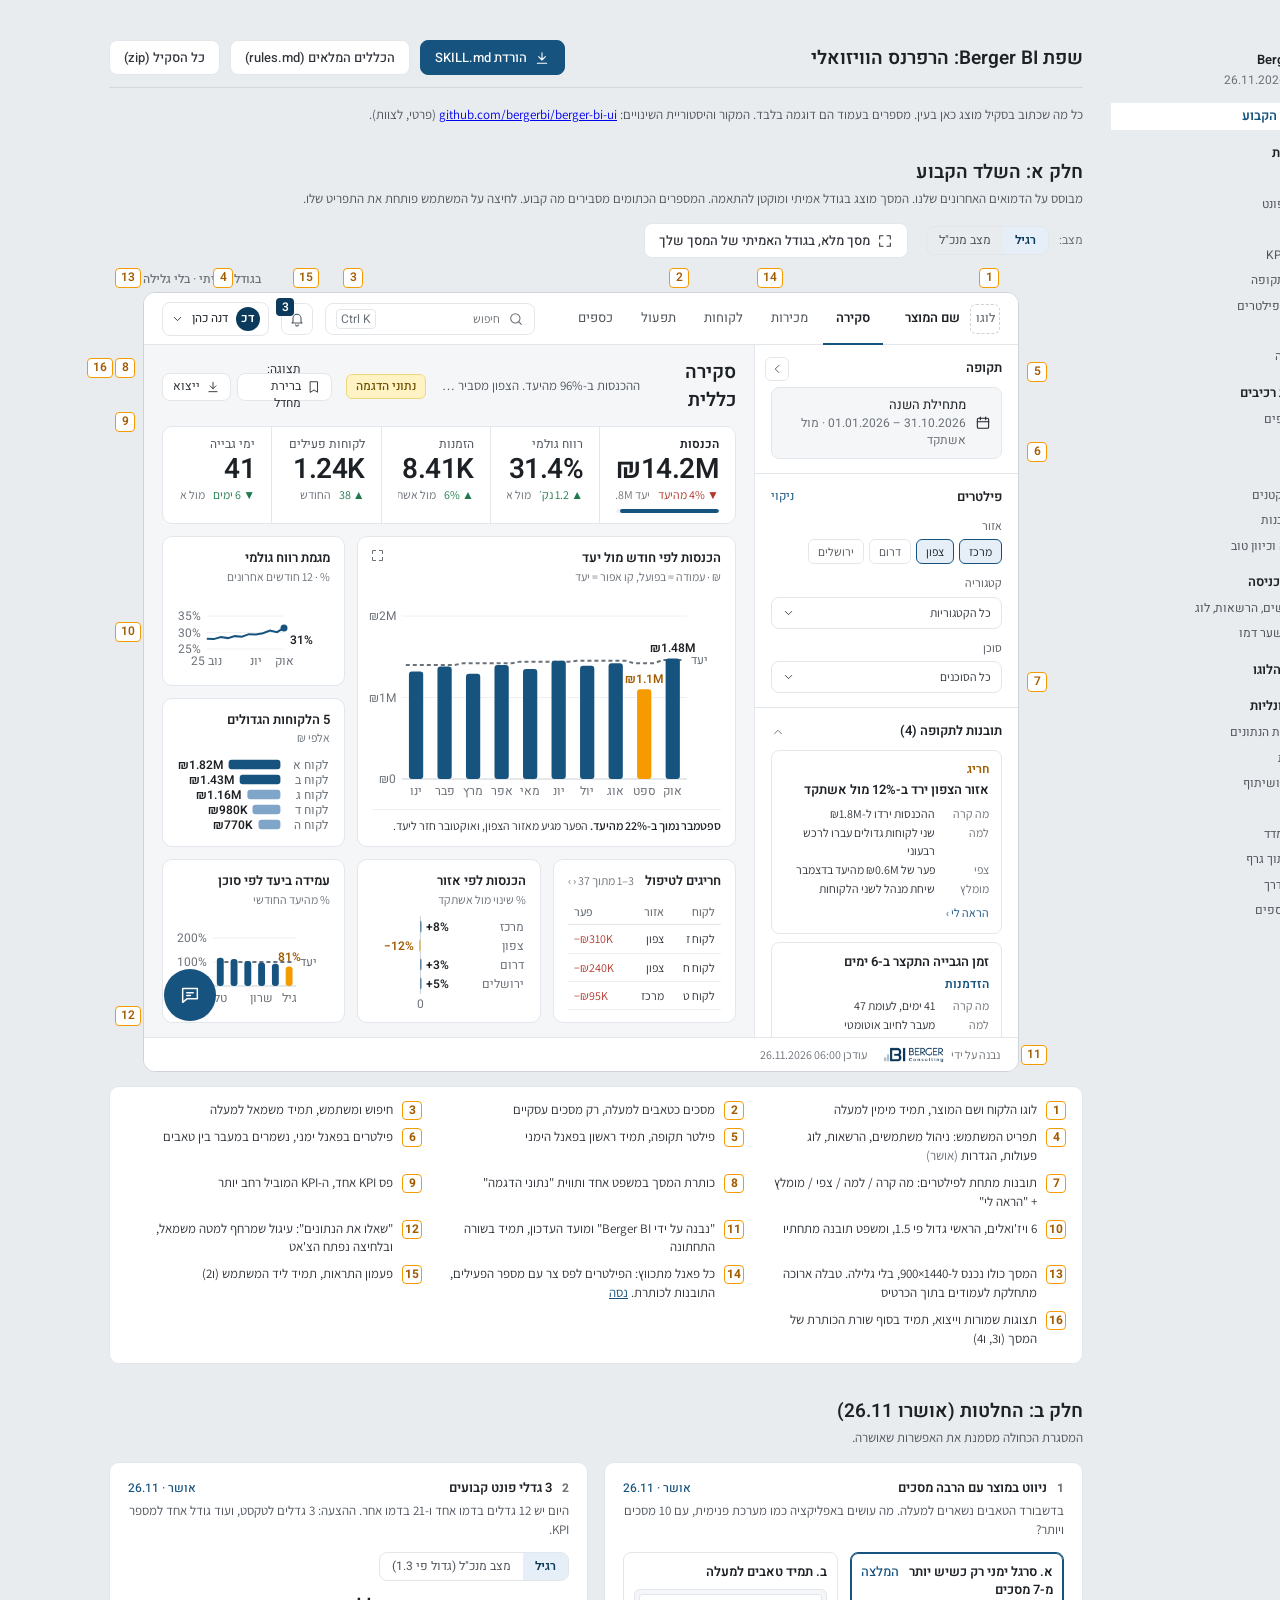
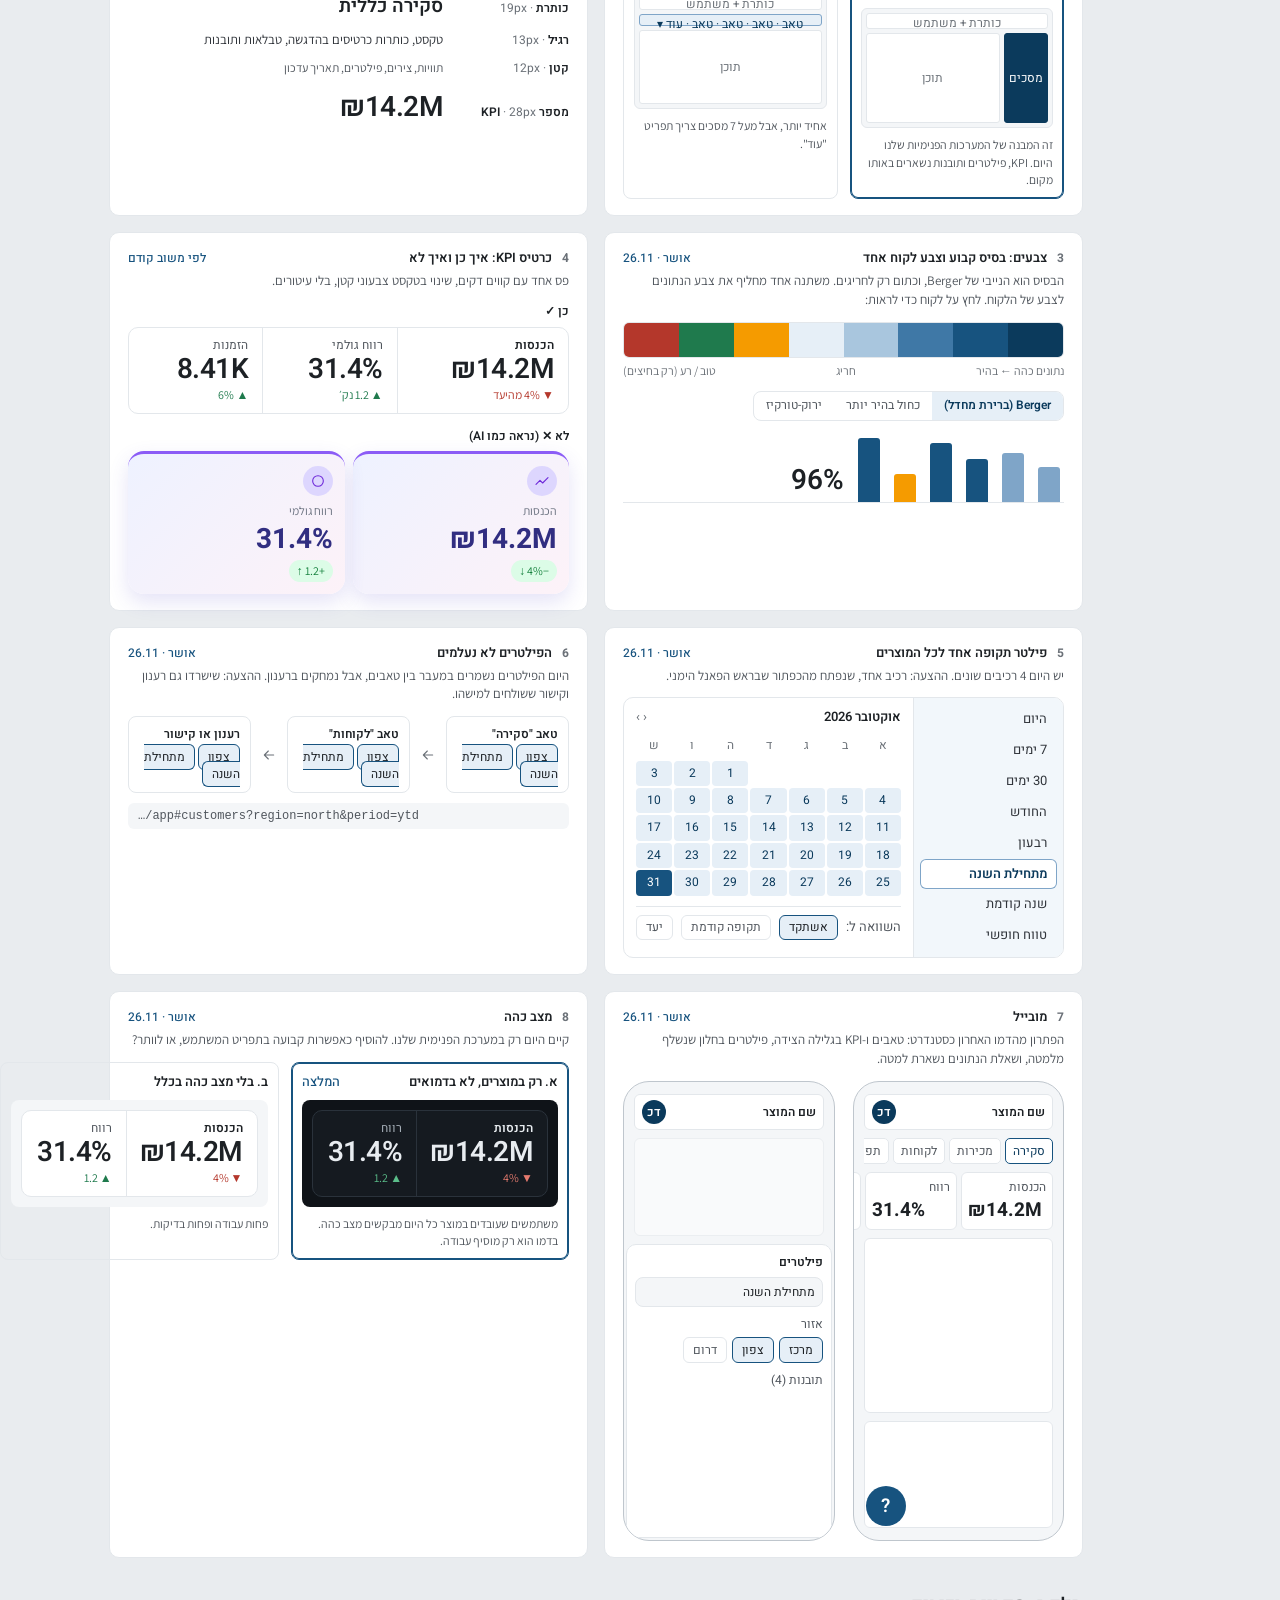
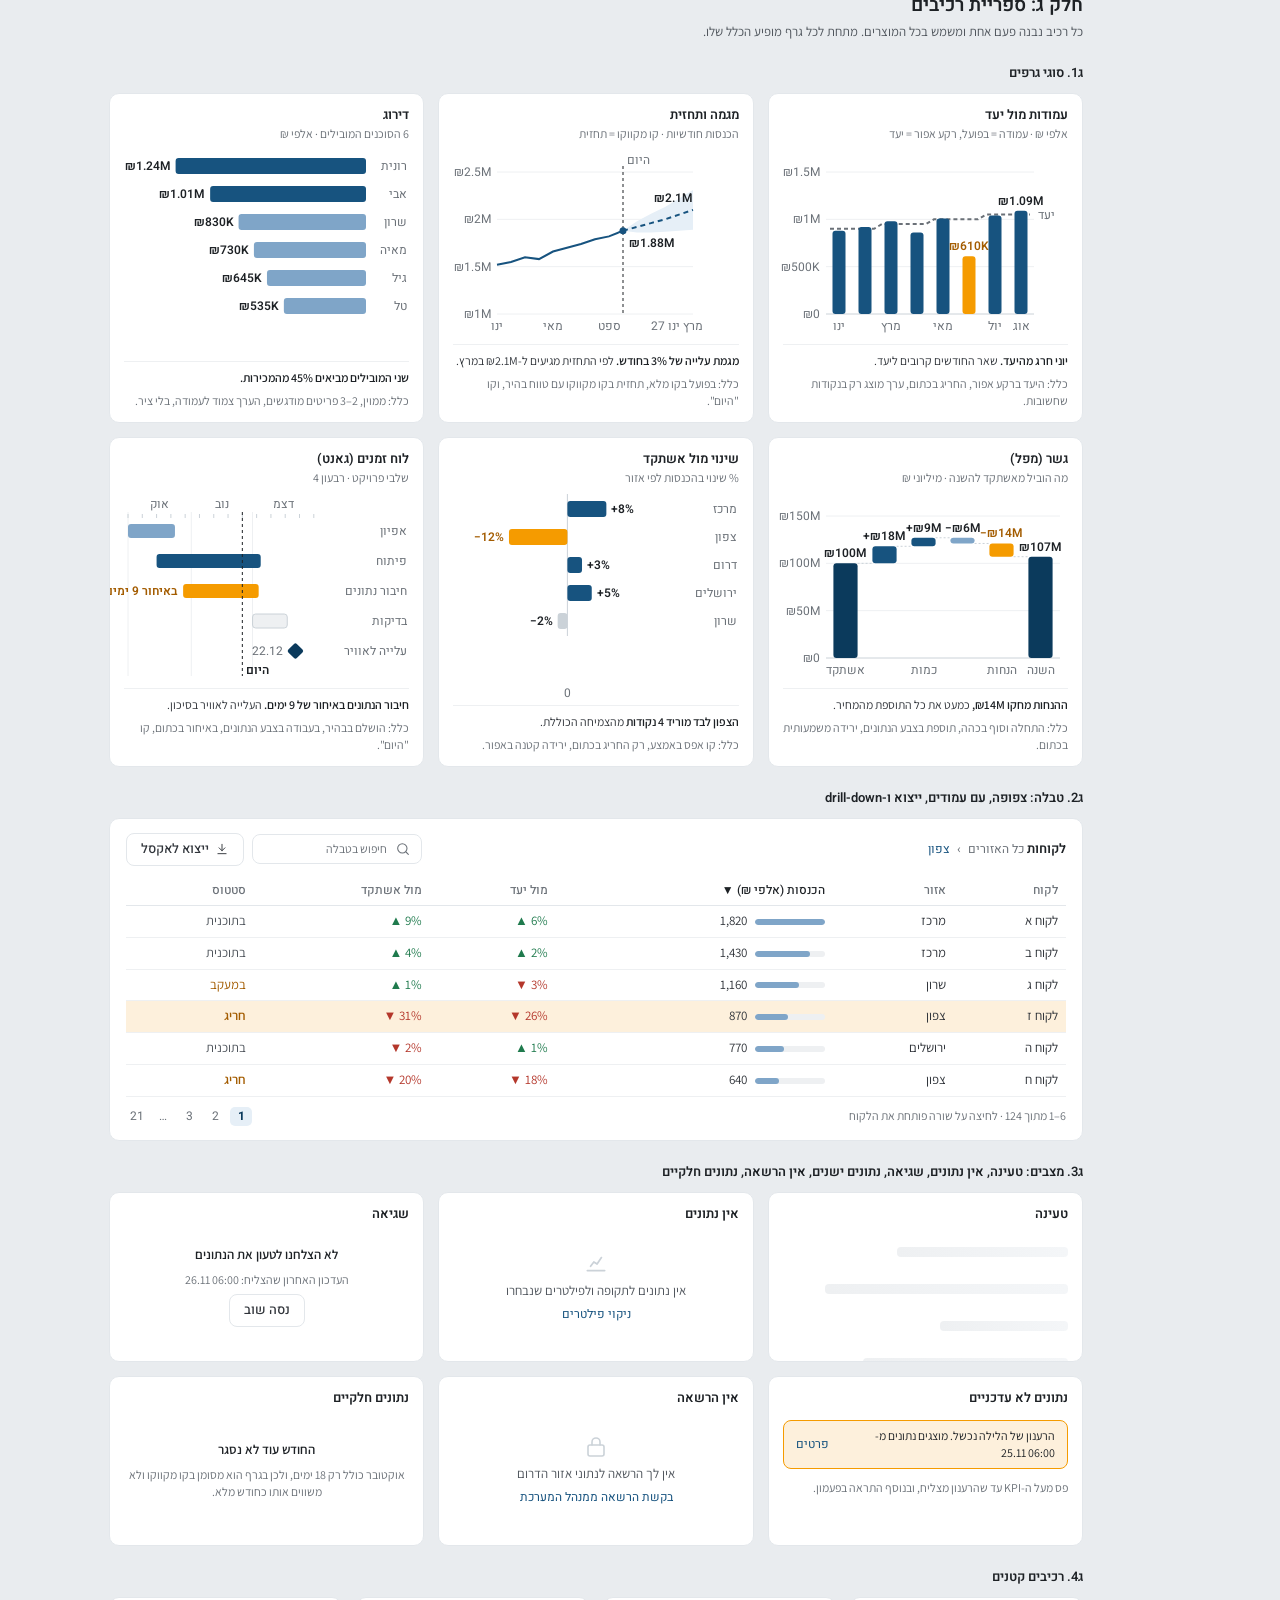
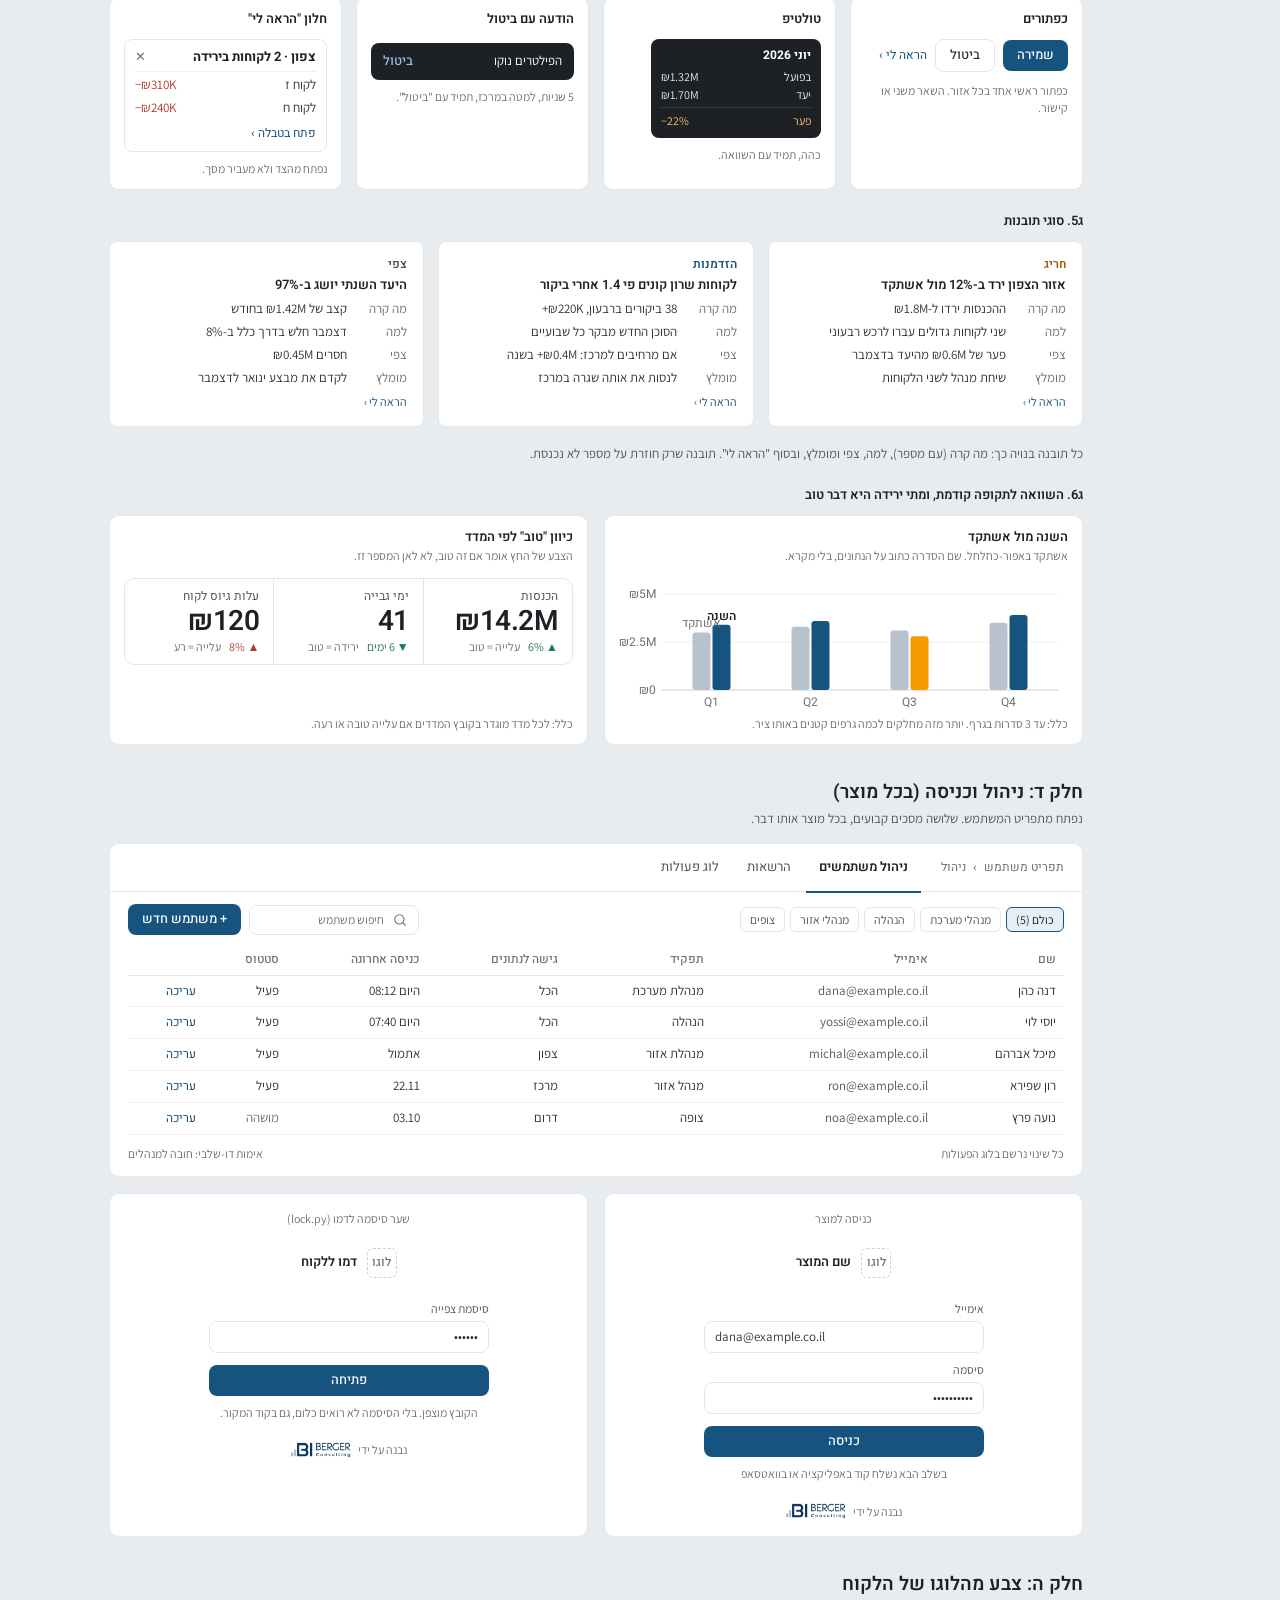
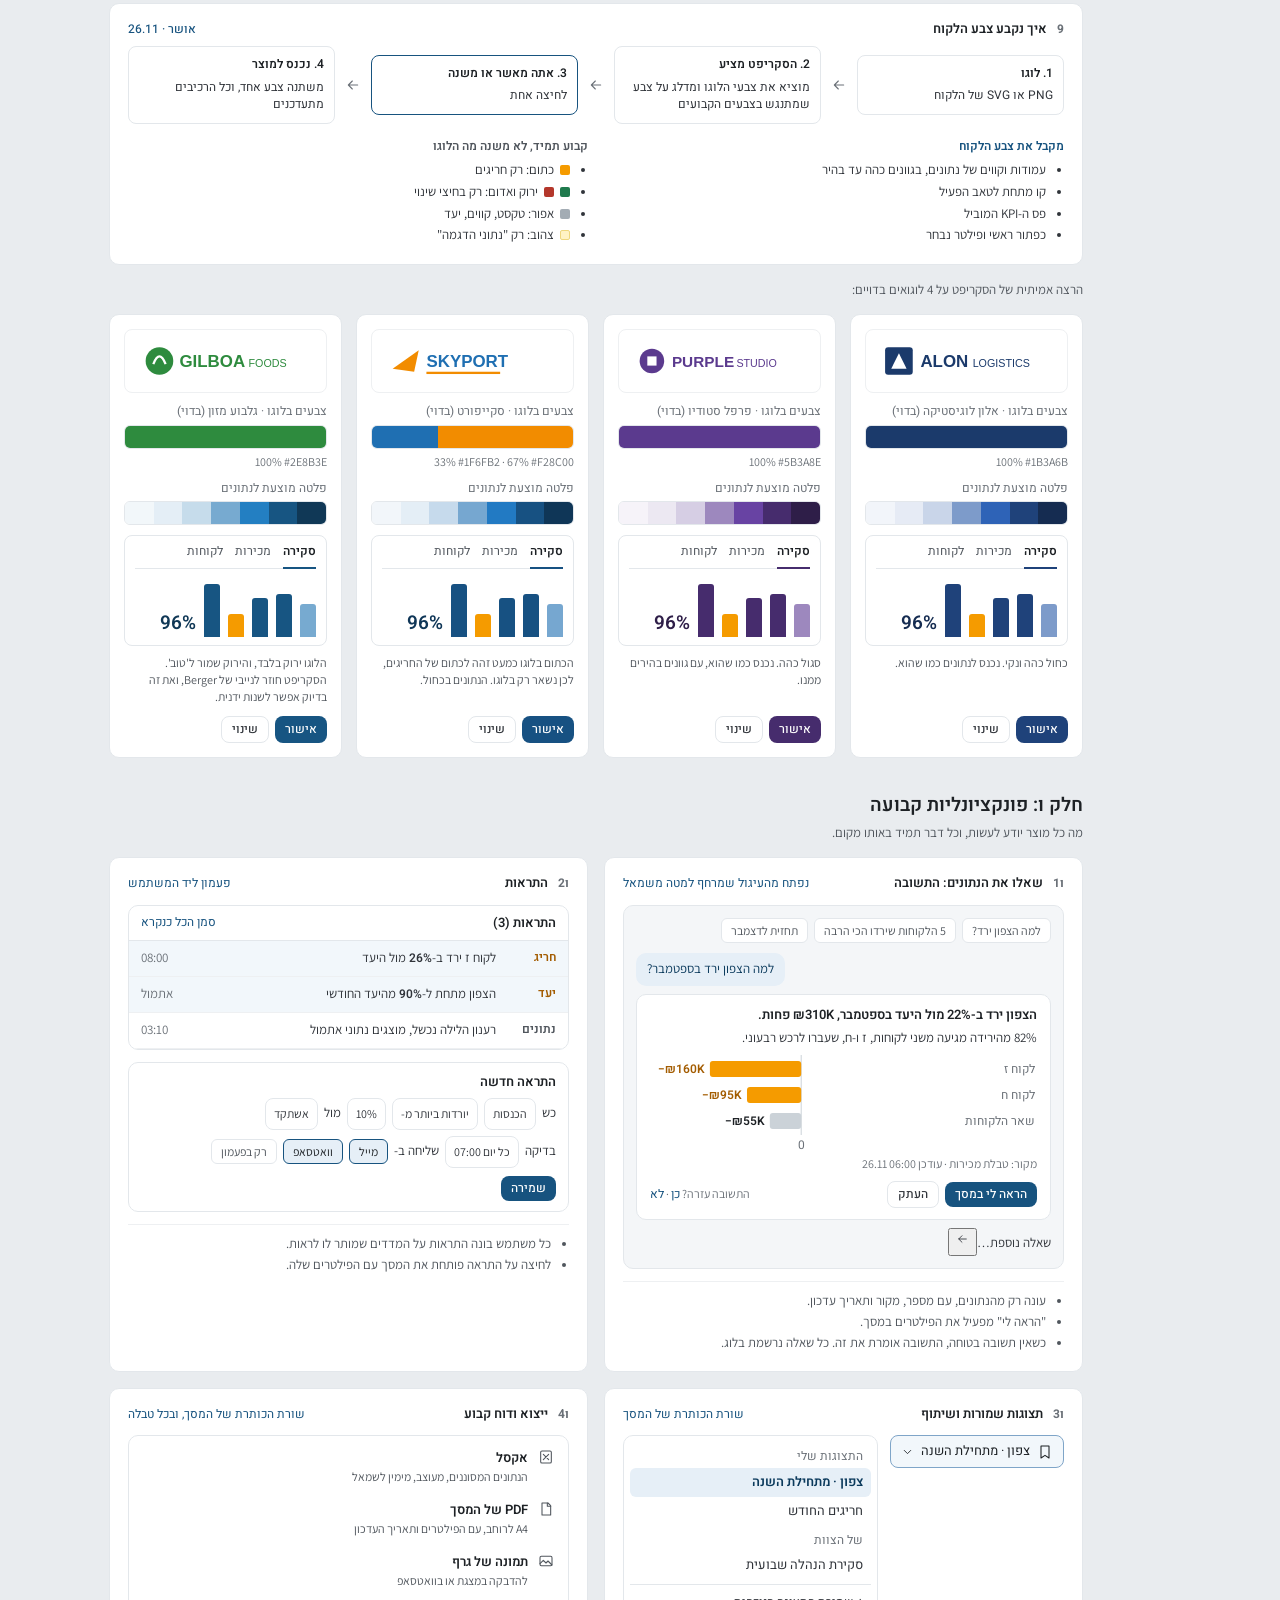
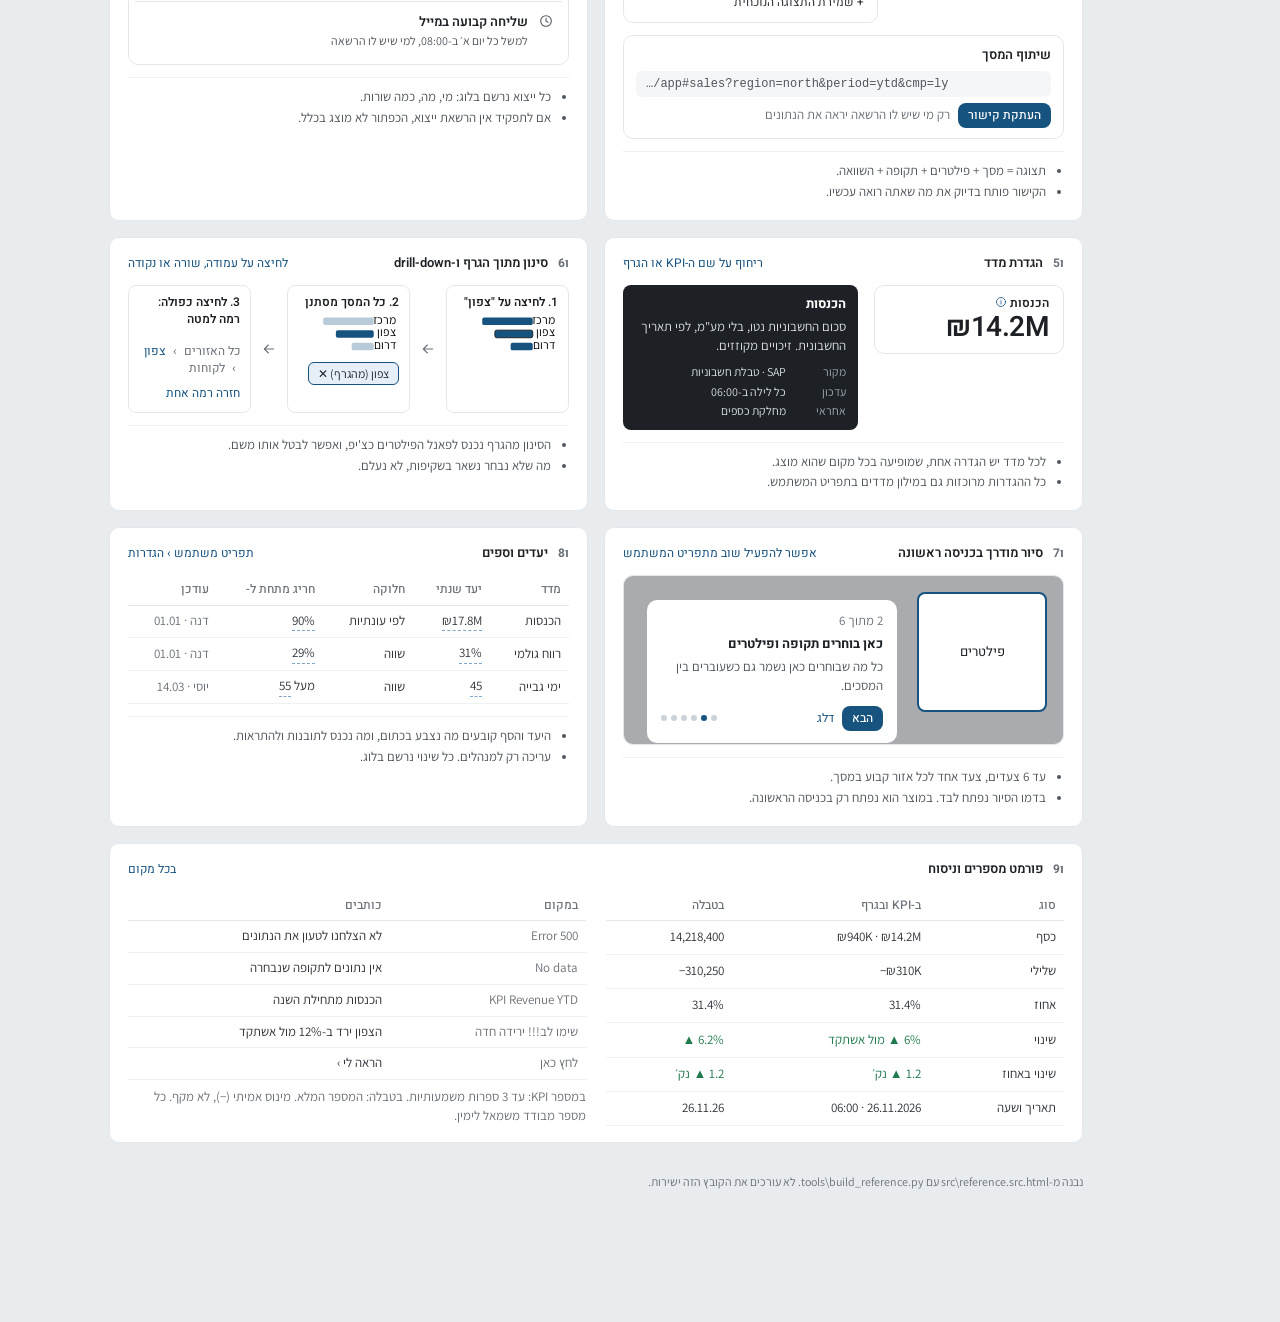
==== reference.html @ bbc7eed3 "Berger BI UI skill v1.1: rules, tokens, chart kit, visual reference Co-Authored-By: Claude Opus 5.5 " ====
<!doctype html>
<html lang="he" dir="rtl">
<head>
<meta charset="utf-8">
<meta name="viewport" content="width=device-width,initial-scale=1">
<title>שפת Berger BI</title>
<link rel="preconnect" href="https://fonts.googleapis.com">
<link href="https://fonts.googleapis.com/css2?family=Assistant:wght@400;500;600;700&family=Heebo:wght@400;500;600;700&display=swap" rel="stylesheet">
<style id="bbi-tokens">
/* ============================================================================
   Berger BI UI · tokens + base components · v1.1 (26.11.2026)
   Copy as is. Per client, change ONLY the CLIENT block (output of logo_palette.py).
   Fonts: Heebo (UI, numbers) + Assistant (body). Offline demos embed both as
   woff2 (base64 @font-face); otherwise load them from Google Fonts.
   ============================================================================ */

:root{
  /* ---- CLIENT: one ramp from the logo (9 = darkest) ---- */
  --ramp-9:#0B3A5C; --ramp-7:#17537F; --ramp-5:#3F78A6; --ramp-3:#7FA5C8;
  --ramp-2:#CFE0EE; --ramp-1:#E6EFF7; --ramp-0:#F2F7FB;

  /* roles built from the ramp (do not edit per client) */
  --data:var(--ramp-7);      /* main series, selected state */
  --data-l:var(--ramp-3);    /* "the rest", secondary series */
  --data-xl:var(--ramp-1);   /* forecast band, selected background */
  --brand:var(--ramp-7);     /* active tab, main button, links; >= 4.5:1 with white */
  --strong:var(--ramp-9);    /* start/end bars, avatar */
  --cmp:#B8C2CC;             /* comparison period (last year) */

  /* ---- FIXED: never changes, whatever the logo ---- */
  --accent:#F59B00; --accent-ink:#A35C00; --accent-xl:#FDF0DC;   /* exceptions only */
  --good:#1F7A4D; --bad:#B4372B;                                  /* change arrows only */
  --ink:#1D2125; --text:#30343A; --text-2:#50565D; --text-3:#6B7178;  /* text-3 >= 4.5:1 on white */
  --ghost:#CBD2D8; --line:#E3E7EB; --grid:#EEF0F2;
  --bg:#F4F6F8; --surface:#FFFFFF; --hover:#F1F6FA;
  --demo-bg:#FFF3C4; --demo-ink:#6B5000; --demo-line:#EED77E;
  --pop-bg:#1D2125; --pop-text:#E8ECF0;                            /* tooltip, toast */

  /* ---- TYPE: 3 text sizes + one number size. Nothing else. ---- */
  --fs-s:12px; --fs-m:13px; --fs-l:19px; --fs-kpi:28px;
  --f-ui:"Heebo","Segoe UI",Arial,sans-serif;
  --f-body:"Assistant","Segoe UI",Arial,sans-serif;

  /* ---- SHAPE / DEPTH / MOTION ---- */
  --r-card:10px; --r-ctl:8px; --r-chip:6px; --r-bar:3px;
  --pad:18px; --gap:14px;
  --hd-h:52px; --ft-h:34px; --panel-w:264px; --rail-w:44px; --side-w:220px;
  --sh-pop:0 1px 2px rgba(0,0,0,.05);     /* the only shadow: open menus/popovers */
  --z-menu:20; --z-drawer:25; --z-sheet:30; --z-tip:35; --z-toast:40; --z-modal:50;
  --ease:cubic-bezier(.2,.7,.3,1); --t:.2s;
}
/* CEO mode: put .ceo on <html>. Sizes are redeclared here so they really change. */
.ceo{--fs-s:15.5px; --fs-m:17px; --fs-l:25px; --fs-kpi:36px; --panel-w:320px; --hd-h:60px}
@media (min-width:1700px){:root:not(.ceo){--fs-s:12.5px; --fs-m:14px; --fs-l:20px; --fs-kpi:30px; --panel-w:300px; --pad:20px; --gap:16px}}
@media (max-height:860px){:root{--hd-h:48px; --gap:12px}}
@media (prefers-reduced-motion:reduce){*{transition:none!important;animation:none!important}}

/* dark mode: products only. <html data-theme="dark">, toggled from the user menu */
[data-theme="dark"]{
  color-scheme:dark;
  --surface:#151A20; --bg:#0F1318; --line:#2A323B; --grid:#232A32; --hover:#1B222A;
  --ink:#E8ECF0; --text:#C9D0D7; --text-2:#A4ADB6; --text-3:#8D97A1; --ghost:#3A434D; --cmp:#4A5560;
  --data:#6FA3D2; --data-l:#3E6488; --data-xl:#1C2A38; --brand:#7DB4E6; --strong:#A9CBEA;
  --good:#5BBE8A; --bad:#E57A6E; --accent-ink:#F8C46B; --accent-xl:#3A2A10;
  --demo-bg:#3A3210; --demo-ink:#F3DD8A; --demo-line:#5E5220;
  --pop-bg:#E8ECF0; --pop-text:#1D2125;
}

/* ---------- base ---------- */
*{box-sizing:border-box}
[hidden]{display:none!important}
html,body{margin:0;height:100%}
body{font-family:var(--f-body);font-size:var(--fs-m);line-height:1.45;color:var(--text);background:var(--bg);-webkit-font-smoothing:antialiased;overflow:hidden}
button,input,select,textarea{font:inherit;color:inherit}
.num{font-variant-numeric:tabular-nums lining-nums}
.n{direction:ltr;unicode-bidi:isolate;display:inline-block}          /* every number, currency, % */
.ico{width:16px;height:16px;stroke:currentColor;fill:none;stroke-width:1.6;stroke-linecap:round;stroke-linejoin:round;flex:none}
:focus-visible{outline:2px solid var(--brand);outline-offset:2px}
.up{color:var(--good)} .dn{color:var(--bad)} .acc{color:var(--accent-ink)} .t2{color:var(--text-2)} .mut{color:var(--text-3)}

/* ---------- shell: header / [nav?] [panel] [main] / footer, no page scroll ---------- */
.app{height:100vh;display:grid;grid-template-columns:var(--panel-w) 1fr;grid-template-rows:var(--hd-h) 1fr var(--ft-h);grid-template-areas:"hd hd" "rp mn" "ft ft";transition:grid-template-columns var(--t) var(--ease)}
.app.col{grid-template-columns:var(--rail-w) 1fr}
/* more than 7 screens: screens move to a right sidebar (.sn), first column = right in RTL */
.app.nav-side{grid-template-columns:var(--side-w) var(--panel-w) 1fr;grid-template-areas:"hd hd hd" "sn rp mn" "ft ft ft"}
.app.nav-side.col{grid-template-columns:var(--side-w) var(--rail-w) 1fr}
.hd{grid-area:hd;position:relative;display:flex;align-items:center;gap:22px;padding:0 var(--pad);background:var(--surface);border-bottom:1px solid var(--line)}
.sn{grid-area:sn;background:var(--surface);border-inline-end:1px solid var(--line);padding:10px 8px;overflow:auto}
.sn .grp{font:500 var(--fs-s) var(--f-ui);color:var(--text-3);padding:10px 10px 4px}
.sn a{display:block;padding:7px 10px;border-radius:var(--r-ctl);font-family:var(--f-ui);color:var(--text-2);text-decoration:none;cursor:pointer}
.sn a.on{background:var(--data-xl);color:var(--ink);font-weight:600}
.hd .client{display:flex;align-items:center;gap:10px;font-family:var(--f-ui);font-weight:600;color:var(--ink)}
.hd .client img{height:28px}
.tabs{display:flex;height:100%;gap:2px}
.tabs a{display:flex;align-items:center;padding:0 13px;font-family:var(--f-ui);font-size:var(--fs-m);color:var(--text-2);text-decoration:none;border-bottom:2px solid transparent;margin-bottom:-1px;cursor:pointer}
.tabs a.on{color:var(--ink);font-weight:600;border-bottom-color:var(--brand)}
.hd-end{margin-inline-start:auto;display:flex;align-items:center;gap:10px}
.search{display:flex;align-items:center;gap:8px;width:210px;height:32px;padding:0 10px;border:1px solid var(--line);border-radius:var(--r-ctl);color:var(--text-3);font-size:var(--fs-s)}
.search kbd{margin-inline-start:auto;font:var(--fs-s) var(--f-ui);border:1px solid var(--line);border-radius:4px;padding:0 4px}
.bell{position:relative;width:32px;height:32px;display:grid;place-items:center;border:1px solid var(--line);border-radius:var(--r-ctl);color:var(--text-2);cursor:pointer}
.cnt{position:absolute;top:-6px;inset-inline-end:-6px;min-width:18px;height:18px;padding:0 4px;border-radius:4px;background:var(--strong);color:#fff;font:600 var(--fs-s)/18px var(--f-ui);text-align:center}
.um{display:flex;align-items:center;gap:8px;padding:4px 8px;border:1px solid var(--line);border-radius:var(--r-ctl);font-family:var(--f-ui);font-size:var(--fs-s);color:var(--ink);cursor:pointer}
.av{width:24px;height:24px;border-radius:50%;background:var(--strong);color:#fff;display:grid;place-items:center;font-size:var(--fs-s);font-weight:600}
.menu{position:absolute;inset-inline-end:var(--pad);top:calc(100% - 2px);z-index:var(--z-menu);width:228px;background:var(--surface);border:1px solid var(--line);border-radius:var(--r-card);box-shadow:var(--sh-pop);padding:6px;font-family:var(--f-ui)}
.menu .grp{font-size:var(--fs-s);color:var(--text-3);padding:8px 10px 2px}
.menu a{display:flex;align-items:center;gap:9px;padding:6px 10px;border-radius:6px;color:var(--text);text-decoration:none;cursor:pointer}
.menu a:hover{background:var(--hover)}
.menu hr{border:0;border-top:1px solid var(--line);margin:4px 0}

/* right panel: period -> filters -> insights (only the insights list may scroll) */
.rp{grid-area:rp;position:relative;background:var(--surface);border-inline-end:1px solid var(--line);display:flex;flex-direction:column;overflow:hidden}
.rp-sec{padding:14px 16px;border-bottom:1px solid var(--line)}
.rp-sec.grow{flex:1;overflow:auto;border-bottom:0}
.rp-t{display:flex;justify-content:space-between;align-items:center;font-family:var(--f-ui);font-size:var(--fs-m);font-weight:600;color:var(--ink);margin-bottom:9px}
.coll{position:absolute;top:12px;inset-inline-end:10px;width:24px;height:24px;border:1px solid var(--line);border-radius:6px;background:var(--surface);display:grid;place-items:center;color:var(--text-2);cursor:pointer;padding:0}
.rail{display:none;flex-direction:column;align-items:center;gap:10px;padding:10px 0}
.rail button{all:unset;cursor:pointer;position:relative;width:30px;height:30px;display:grid;place-items:center;border-radius:6px;color:var(--text-2)}
.app.col .rp-sec,.app.col .coll{display:none}
.app.col .rail{display:flex}
.per{display:flex;align-items:center;gap:9px;width:100%;padding:8px 10px;border:1px solid var(--line);background:var(--bg);border-radius:var(--r-ctl);font-family:var(--f-ui);color:var(--ink);cursor:pointer}
.per small{display:block;font-size:var(--fs-s);color:var(--text-3)}
.fg{margin-top:10px} .fg label{display:block;font-size:var(--fs-s);color:var(--text-2);margin-bottom:5px}
.chips{display:flex;flex-wrap:wrap;gap:5px}
.chip{padding:3px 9px;border:1px solid var(--line);border-radius:var(--r-chip);font-size:var(--fs-s);color:var(--text-2);background:var(--surface);cursor:pointer}
.chip.on{border-color:var(--data);color:var(--ink);background:var(--data-xl)}

/* inputs: one look, four states */
.inp,.sel{display:flex;align-items:center;justify-content:space-between;gap:8px;min-height:32px;padding:5px 10px;border:1px solid var(--line);border-radius:var(--r-ctl);background:var(--surface);font-size:var(--fs-m);color:var(--text)}
.inp:focus-within,.sel:focus-within{border-color:var(--brand);outline:2px solid var(--data-xl)}
.inp.err,.sel.err{border-color:var(--bad)}
.err-msg{font-size:var(--fs-s);color:var(--bad);margin-top:4px}
.inp[aria-disabled="true"],.sel[aria-disabled="true"],button:disabled{opacity:.5;cursor:not-allowed}

/* main */
.mn{grid-area:mn;display:flex;flex-direction:column;gap:12px;padding:14px var(--pad);overflow:hidden;min-width:0}
.ctx{display:flex;align-items:center;gap:14px}
.ctx h1{margin:0;font-family:var(--f-ui);font-size:var(--fs-l);font-weight:600;color:var(--ink)}
.ctx p{margin:0;color:var(--text-2);min-width:0;white-space:nowrap;overflow:hidden;text-overflow:ellipsis}
.ctx h1,.ctx .demo{white-space:nowrap;flex:none}
.ctx .pa{margin-inline-start:auto;display:flex;gap:6px}          /* page actions: views, export */
.demo{padding:3px 9px;background:var(--demo-bg);color:var(--demo-ink);border:1px solid var(--demo-line);border-radius:var(--r-chip);font-family:var(--f-ui);font-size:var(--fs-s);font-weight:500}
.stale{display:flex;gap:10px;align-items:center;padding:6px 12px;border:1px solid var(--accent);background:var(--accent-xl);border-radius:var(--r-ctl);font-size:var(--fs-s);color:var(--ink)}

/* KPI band: one bordered strip, hairline dividers, no decoration. Lead = first + wider. */
.kband{display:flex;background:var(--surface);border:1px solid var(--line);border-radius:var(--r-card);overflow:hidden;flex:none}
.kpi{flex:1 1 0;padding:9px 16px 10px;border-inline-start:1px solid var(--line);min-width:0}
.kpi:first-child{border-inline-start:0}
.kpi.lead{flex:1.35 1 0}
.kpi-l{font-family:var(--f-ui);font-size:var(--fs-s);color:var(--text-2)}
.kpi.lead .kpi-l{color:var(--ink);font-weight:600}
.kpi-v{font-family:var(--f-ui);font-size:var(--fs-kpi);font-weight:600;color:var(--ink);letter-spacing:-.5px;line-height:1.15;font-variant-numeric:tabular-nums lining-nums}
.kpi-c{font-size:var(--fs-s);color:var(--text-3);display:flex;gap:8px;align-items:center;white-space:nowrap;overflow:hidden;text-overflow:ellipsis}
.tbar{height:4px;background:var(--grid);border-radius:2px;margin-top:6px;overflow:hidden}
.tbar i{display:block;height:100%;background:var(--data);border-radius:2px}

/* visual grid: 6 visuals, the lead takes 2x2 cells */
.grid{flex:1;display:grid;grid-template-columns:repeat(3,minmax(0,1fr));grid-template-rows:minmax(0,1fr) minmax(0,1fr) minmax(0,1.1fr);gap:12px;min-height:0}
.grid>.lead{grid-column:span 2;grid-row:span 2}
.ceo .grid{grid-template-rows:minmax(0,1fr) minmax(0,1fr) minmax(0,1.4fr)}
.card{background:var(--surface);border:1px solid var(--line);border-radius:var(--r-card);padding:12px 14px;display:flex;flex-direction:column;min-height:0;position:relative;overflow:hidden}
.card h3{margin:0;font-family:var(--f-ui);font-size:var(--fs-m);font-weight:600;color:var(--ink)}
.card .sub{font-size:var(--fs-s);color:var(--text-3)}
.card .one{margin-top:6px;padding-top:7px;border-top:1px solid var(--grid);font-size:var(--fs-s);color:var(--text)}
.card .one b{color:var(--ink);font-weight:600}
/* charts: draw with bbi-charts.js into <div class="chart">. Text stays 12px at any size. */
.chart{flex:1;min-height:0;margin-top:8px;position:relative}
.bbi-chart .tx{font-family:var(--f-ui);font-size:12px;fill:var(--text-3)}
.bbi-chart .tv{font-family:var(--f-ui);font-size:12px;font-weight:600;fill:var(--ink)}
.bbi-chart .gl{stroke:var(--grid)} .bbi-chart .ax{stroke:var(--ghost)}
.bbi-chart [data-i]{transition:opacity .15s}
.tip b{display:block;font-family:var(--f-ui);margin-bottom:4px}
/* legacy hand-drawn SVG: time runs left to right. Text keeps 12px on screen (see fitChartText in reference.html) */
svg.ch{flex:1;width:100%;min-height:0;margin-top:6px;direction:ltr;overflow:visible}
.ch .gl{stroke:var(--grid)} .ch .ax{stroke:var(--line)}
.ch .tx{font-family:var(--f-ui);fill:var(--text-3)}
.ch .tv{font-family:var(--f-ui);font-weight:600;fill:var(--ink)}
.ch .dim{opacity:.38;transition:opacity .15s}

/* insights: the kind is a word, not a colored stripe */
.ins{padding:10px 12px;border:1px solid var(--line);border-radius:var(--r-ctl);margin-bottom:8px;background:var(--surface)}
.ins .kind{display:block;font-family:var(--f-ui);font-size:var(--fs-s);font-weight:600;margin-bottom:3px;color:var(--text-2)}
.ins.hi .kind{color:var(--accent-ink)}
.ins h4{margin:0 0 6px;font-family:var(--f-ui);font-size:var(--fs-m);font-weight:600;color:var(--ink);line-height:1.35}
.ins dl{margin:0;display:grid;grid-template-columns:48px 1fr;gap:2px 6px;font-size:var(--fs-s)}
.ins dt{color:var(--text-3)} .ins dd{margin:0}
.ins .show{display:inline-block;margin-top:6px;font-size:var(--fs-s);color:var(--brand);cursor:pointer}

/* footer: Berger BI + data freshness */
.ft{grid-area:ft;display:flex;align-items:center;gap:16px;padding:0 var(--pad);background:var(--surface);border-top:1px solid var(--line);font-size:var(--fs-s);color:var(--text-3)}
.ft .by{display:flex;align-items:center;gap:7px} .ft .by img{height:16px}
/* ask the data: floating round button bottom-left, opens .ask-panel */
.ask-fab{position:fixed;bottom:calc(var(--ft-h) + 16px);inset-inline-end:20px;z-index:var(--z-drawer);width:52px;height:52px;border-radius:50%;border:0;background:var(--brand);color:#fff;display:grid;place-items:center;cursor:pointer;box-shadow:var(--sh-pop)}
.ask-fab:hover{background:var(--strong)}
.ask-panel{position:fixed;bottom:calc(var(--ft-h) + 78px);inset-inline-end:var(--pad);width:400px;max-height:70vh;overflow:auto;z-index:var(--z-drawer);background:var(--bg);border:1px solid var(--line);border-radius:var(--r-card);box-shadow:var(--sh-pop);padding:12px}

/* buttons, menus, tables */
.btn1,.btn2{all:unset;cursor:pointer;display:inline-flex;align-items:center;justify-content:center;gap:6px;font-family:var(--f-ui);font-size:var(--fs-m);font-weight:500;padding:6px 14px;border-radius:var(--r-ctl);box-sizing:border-box}
.btn1{background:var(--brand);color:#fff}
.btn2{border:1px solid var(--line);color:var(--text);background:var(--surface)}
.lnk{color:var(--brand);font-family:var(--f-ui);font-size:var(--fs-s);cursor:pointer}
.pop{position:absolute;z-index:var(--z-menu);background:var(--surface);border:1px solid var(--line);border-radius:var(--r-card);box-shadow:var(--sh-pop);padding:6px}
.dt{width:100%;border-collapse:collapse;font-size:var(--fs-m)}
.dt th{font-family:var(--f-ui);font-weight:500;font-size:var(--fs-s);color:var(--text-3);text-align:start;padding:6px 8px;border-bottom:1px solid var(--line);white-space:nowrap;cursor:pointer}
.dt td{padding:6px 8px;border-bottom:1px solid var(--grid)}
.dt td.num,.dt th.num{text-align:end}
.dt tbody tr:hover{background:var(--hover)}
.dt tr.hl{background:var(--accent-xl)}
.ib{display:inline-block;width:70px;height:6px;background:var(--grid);border-radius:3px;margin-inline-end:8px;vertical-align:middle;overflow:hidden}
.ib i{display:block;height:100%;background:var(--data-l);border-radius:3px;margin-inline-start:auto}
.pg{margin-top:auto;display:flex;justify-content:space-between;font-size:var(--fs-s);color:var(--text-3);padding-top:8px}
.crumb{font-family:var(--f-ui);font-size:var(--fs-s);color:var(--text-3)} .crumb a{color:var(--brand)}
.tip{position:fixed;z-index:var(--z-tip);pointer-events:none;background:var(--pop-bg);color:var(--pop-text);border-radius:var(--r-ctl);padding:8px 10px;font-size:var(--fs-s);min-width:150px}
.toast{position:fixed;bottom:calc(var(--ft-h) + 12px);left:50%;transform:translateX(-50%);display:flex;gap:18px;align-items:center;background:var(--pop-bg);color:var(--pop-text);border-radius:var(--r-ctl);padding:9px 14px;font-size:var(--fs-m);z-index:var(--z-toast)}
.toast a{color:var(--ramp-3);cursor:pointer}
/* "show me" drawer opens on the LEFT (inline-end in RTL), never over the filter panel */
.drawer{position:fixed;top:var(--hd-h);bottom:var(--ft-h);inset-inline-end:0;width:420px;background:var(--surface);border-inline-start:1px solid var(--line);z-index:var(--z-drawer);padding:var(--pad);overflow:auto}
.sk i{display:block;height:10px;margin:9px 0;border-radius:4px;background:linear-gradient(90deg,var(--grid),var(--bg),var(--grid));background-size:200% 100%;animation:bbi-sh 1.4s infinite linear}  /* the only gradient: loading */
@keyframes bbi-sh{to{background-position:-200% 0}}
.empty{flex:1;display:flex;flex-direction:column;align-items:center;justify-content:center;gap:6px;text-align:center;color:var(--text-2)}

/* tablet 760-1199: panel becomes a bottom sheet opened by .fbtn; 2 chart columns */
.fbtn,.sheet-bg{display:none}
@media (max-width:1199px){
  .app,.app.nav-side{grid-template-columns:1fr;grid-template-areas:"hd" "mn" "ft"}
  .sn{display:none}
  .fbtn{display:inline-flex}
  .rp{position:fixed;inset:auto 0 0 0;height:72vh;z-index:var(--z-sheet);border-radius:14px 14px 0 0;transform:translateY(100%);transition:transform var(--t) var(--ease)}
  .app.sheet .rp{transform:none}
  .app.sheet .sheet-bg{display:block;position:fixed;inset:0;background:rgba(15,19,24,.35);z-index:calc(var(--z-sheet) - 1)}
  .grid{grid-template-columns:repeat(2,1fr);grid-template-rows:none;grid-auto-rows:minmax(200px,1fr);overflow:auto}
  .grid>.lead{grid-column:span 2;grid-row:span 1}
}
/* phone < 760: one column, the page may scroll (the only exception to "no scroll") */
@media (max-width:759px){
  body{overflow:auto}
  .app{height:auto;min-height:100vh}
  .tabs,.kband{overflow-x:auto;scrollbar-width:none}
  .kpi{min-width:140px}
  .grid{grid-template-columns:1fr;overflow:visible}
  .grid>.lead{grid-column:auto}
  .card{min-height:220px}
  .search,.ft .by{display:none}
  .ask-panel{inset-inline:8px;width:auto}
}
@media print{.rp,.ask-fab,.ask-panel,.coll,.fbtn{display:none}.app{grid-template-columns:1fr;grid-template-areas:"hd" "mn" "ft"}}

</style>
<style>
body{margin:0;background:#E9ECEF;font-family:var(--f-body);font-size:var(--fs-m);color:var(--text);line-height:1.45;-webkit-font-smoothing:antialiased}
.doc{max-width:1340px;margin:0 auto;padding:28px 24px 60px}
.doc-h{display:flex;align-items:baseline;justify-content:space-between;gap:16px;border-bottom:1px solid #D3D8DD;padding-bottom:14px;margin-bottom:22px}
.doc-h h1{font-family:var(--f-ui);font-size:19px;font-weight:600;color:var(--ink);margin:0}
.doc-h p{margin:4px 0 0;color:var(--text-2)}
.doc-h .ver{font-family:var(--f-ui);font-size:12px;color:var(--text-3)}
.sec-t{font-family:var(--f-ui);font-size:19px;font-weight:600;color:var(--ink);margin:34px 0 4px}
.sec-s{color:var(--text-2);margin:0 0 14px}
.mk{position:absolute;z-index:5;min-width:20px;height:20px;padding:0 5px;border:1.5px solid var(--accent);background:#fff;color:var(--accent-ink);font:600 12px/17px var(--f-ui);text-align:center;border-radius:4px}
.shell-wrap{position:relative;margin:30px 30px 0}
.toc{display:flex;gap:6px;margin:-8px 0 6px}
.toc a{font-family:var(--f-ui);font-size:13px;color:var(--text-2);text-decoration:none;padding:5px 10px;border:1px solid #D3D8DD;border-radius:var(--r-ctl);background:#fff}
.toc a:hover{color:var(--ink);border-color:var(--ramp-3)}
.dim{position:absolute;top:-22px;left:0;font:500 12px var(--f-ui);color:var(--text-3)}
.shell{transition:grid-template-columns .25s cubic-bezier(.2,.7,.3,1)}
.cx{position:absolute;top:11px;left:12px;color:var(--text-3);width:15px;height:15px}
.legend{display:grid;grid-template-columns:repeat(3,1fr);gap:8px 26px;margin-top:14px;padding:14px 16px;background:#fff;border:1px solid var(--line);border-radius:var(--r-card)}
.legend div{display:flex;gap:9px;align-items:baseline}
.legend b{font-family:var(--f-ui);font-size:12px;color:var(--accent-ink);border:1.5px solid var(--accent);border-radius:4px;min-width:20px;text-align:center;line-height:17px;flex:none}
.legend span{color:var(--text)}
.legend em{font-style:normal;color:var(--text-3)}
.shell{position:relative;display:grid;background:var(--bg);border:1px solid #CDD3D9;border-radius:12px;overflow:hidden}
.client{display:flex;align-items:center;gap:10px;font-family:var(--f-ui);font-weight:600;color:var(--ink);font-size:var(--fs-m)}
.client .logo{width:30px;height:30px;border:1px dashed var(--ghost);border-radius:6px;display:grid;place-items:center;font-size:12px;color:var(--text-3);font-weight:500}
.hd-l{margin-inline-start:auto;display:flex;align-items:center;gap:12px}
.menu .who{padding:8px 10px 10px;border-bottom:1px solid var(--line);margin-bottom:4px}
.menu .who b{display:block;color:var(--ink);font-weight:600}
.menu .who span{font-size:var(--fs-s);color:var(--text-3)}
.menu a.admin{color:var(--ink)}
.rp-t .lnk{font-weight:400;font-size:var(--fs-s);color:var(--brand)}
.ctx h2{margin:0;font-family:var(--f-ui);font-size:var(--fs-l);font-weight:600;color:var(--ink)}
.tbl{width:100%;border-collapse:collapse;font-size:var(--fs-s);margin-top:8px}
.tbl th{font-weight:500;color:var(--text-3);text-align:start;padding:4px 6px;border-bottom:1px solid var(--line)}
.tbl td{padding:5px 6px;border-bottom:1px solid var(--grid);color:var(--text)}
.tbl td.num{text-align:left}
.ask span{flex:1}
.dgrid{display:grid;grid-template-columns:1fr 1fr;gap:16px}
.dc{background:#fff;border:1px solid var(--line);border-radius:var(--r-card);padding:16px 18px}
.dc.wide{grid-column:1/-1}
.dc-h{display:flex;align-items:baseline;gap:10px;margin-bottom:4px}
.dc-h b{font-family:var(--f-ui);font-size:12px;color:var(--text-3)}
.dc-h h3{margin:0;font-family:var(--f-ui);font-size:13px;font-weight:600;color:var(--ink)}
.st{margin-inline-start:auto;font-family:var(--f-ui);font-size:12px;font-weight:500}
.st.wait{color:var(--accent-ink)}
.st.ok{color:var(--good)}
.dc p.q{margin:0 0 12px;color:var(--text-2)}
.opts{display:grid;grid-template-columns:1fr 1fr;gap:12px}
.opt{border:1px solid var(--line);border-radius:var(--r-ctl);padding:10px}
.opt.rec{border-color:var(--brand);box-shadow:inset 0 0 0 1px var(--brand)}
.opt-t{display:flex;justify-content:space-between;font-family:var(--f-ui);font-size:13px;font-weight:600;color:var(--ink);margin-bottom:8px}
.opt-t i{font-style:normal;font-weight:500;color:var(--brand)}
.opt p{margin:8px 0 0;font-size:12px;color:var(--text-2)}
.wf{height:120px;border:1px solid var(--line);border-radius:6px;background:var(--bg);display:grid;gap:4px;padding:4px;font:12px var(--f-ui);color:var(--text-3)}
.wf div{background:#fff;border:1px solid var(--line);border-radius:3px;display:grid;place-items:center}
.wf .nv{background:var(--ramp-9);color:#fff;border-color:var(--ramp-9)}
.wf .tb{background:#fff}
.wf .acc{background:var(--ramp-1);border-color:var(--ramp-3);color:var(--ramp-9)}
.spec{display:grid;grid-template-columns:110px 1fr;gap:10px 16px;align-items:baseline}
.spec .lbl{font-family:var(--f-ui);font-size:12px;color:var(--text-3)}
.spec .lbl b{color:var(--ink);font-weight:600}
.tog{display:inline-flex;border:1px solid var(--line);border-radius:var(--r-ctl);overflow:hidden;font-family:var(--f-ui);font-size:12px}
.tog button{all:unset;cursor:pointer;padding:5px 12px;color:var(--text-2)}
.tog button.on{background:var(--ramp-1);color:var(--ramp-9);font-weight:600}
.big .spec{--k:1.3}
.sw{display:flex;gap:0;border-radius:6px;overflow:hidden;border:1px solid var(--line);margin-bottom:10px}
.sw i{flex:1;height:34px}
.sw-l{display:flex;justify-content:space-between;font-size:12px;color:var(--text-3);margin:-6px 0 12px}
.dd{display:grid;grid-template-columns:1fr 1fr;gap:12px}
.bad-kpi{display:flex;gap:8px}
.bad-kpi .c{flex:1;border-radius:16px;padding:12px;background:linear-gradient(135deg,#EEF2FF,#FDF2F8);box-shadow:0 8px 20px rgba(80,70,200,.15);border-top:3px solid #8B5CF6}
.bad-kpi .bub{width:30px;height:30px;border-radius:50%;background:#DDD6FE;display:grid;place-items:center;margin-bottom:6px}
.bad-kpi .pill{display:inline-block;padding:2px 8px;border-radius:99px;background:#DCFCE7;color:#15803D;font-size:12px}
.bad-kpi .v{font:700 28px var(--f-ui);color:#312E81}
.x{font-family:var(--f-ui);font-size:12px;font-weight:600;margin-bottom:6px}
.pp{display:grid;grid-template-columns:150px 1fr;border:1px solid var(--line);border-radius:var(--r-card);overflow:hidden;font-family:var(--f-ui);font-size:13px}
.pp ul{list-style:none;margin:0;padding:6px;border-inline-end:1px solid var(--line);background:var(--ramp-0)}
.pp li{padding:6px 10px;border-radius:6px;color:var(--text)}
.pp li.on{background:#fff;color:var(--ramp-9);font-weight:600;box-shadow:inset 0 0 0 1px var(--ramp-3)}
.pp .cal{padding:10px 12px}
.pp .cmp{margin-top:10px;padding-top:8px;border-top:1px solid var(--line);color:var(--text-2);display:flex;gap:8px;align-items:center}
.cal-g{display:grid;grid-template-columns:repeat(7,1fr);gap:2px;text-align:center;font-size:12px;color:var(--text-2)}
.cal-g span{padding:4px 0;border-radius:4px}
.cal-g .in{background:var(--ramp-1);color:var(--ramp-9)}
.cal-g .ed{background:var(--ramp-7);color:#fff}
.cal-g .h{color:var(--text-3)}
.flow{display:flex;align-items:center;gap:10px;font-family:var(--f-ui);font-size:12px}
.fbox{flex:1;border:1px solid var(--line);border-radius:var(--r-ctl);padding:9px 10px;background:#fff}
.fbox b{display:block;color:var(--ink);font-weight:600;margin-bottom:5px}
.arr{color:var(--text-3);flex:none}
.url{margin-top:10px;padding:6px 10px;background:var(--bg);border-radius:6px;font:12px Consolas,monospace;color:var(--text-2);direction:ltr;text-align:left}
.phones{display:flex;gap:18px;justify-content:center}
.ph{width:250px;height:460px;border:1px solid #BFC6CD;border-radius:26px;padding:12px 10px;background:var(--bg);display:flex;flex-direction:column;gap:8px;font:12px var(--f-ui);color:var(--text-2);overflow:hidden;position:relative}
.ph .bar{display:flex;justify-content:space-between;align-items:center;background:#fff;border:1px solid var(--line);border-radius:6px;padding:5px 7px;color:var(--ink);font-weight:600}
.ph .scr{display:flex;gap:4px;overflow:hidden;white-space:nowrap}
.ph .scr span{padding:3px 7px;border:1px solid var(--line);border-radius:5px;background:#fff}
.ph .scr span.on{border-color:var(--brand);color:var(--ramp-9)}
.ph .k{display:flex;gap:4px}
.ph .k div{min-width:92px;background:#fff;border:1px solid var(--line);border-radius:6px;padding:5px 6px}
.ph .k b{display:block;font-size:19px;color:var(--ink)}
.ph .blk{flex:1;background:#fff;border:1px solid var(--line);border-radius:6px}
.ph .askm{background:var(--ramp-0);border:1px solid var(--ramp-3);border-radius:6px;padding:5px 7px}
.ph .sheet{position:relative;flex:1;background:#fff;border:1px solid var(--line);border-radius:10px 10px 0 0;padding:8px;margin:0 -8px -10px}
.dk{--surface:#151A20;--line:#2A323B;--ink:#E8ECF0;--text-2:#A4ADB6;--text-3:#7E8892;--grid:#232A32;--data:#6FA3D2;--good:#5BBE8A;--bad:#E57A6E;background:#0F1318;padding:10px;border-radius:var(--r-ctl)}
.lt{background:var(--bg);padding:10px;border-radius:var(--r-ctl)}
.mini-band .kpi{padding:9px 14px}


.foot-note{margin-top:30px;color:var(--text-3);font-size:12px}
.sub-t{font-family:var(--f-ui);font-size:13px;font-weight:600;color:var(--ink);margin:22px 0 10px}
.gallery{display:grid;grid-template-columns:repeat(3,1fr);gap:14px}
.gc{height:330px}
.gc .rule{margin-top:6px;font-size:12px;color:var(--text-3)}
.g2{display:grid;grid-template-columns:1fr 1fr;gap:16px}
.g3{display:grid;grid-template-columns:repeat(3,1fr);gap:14px}
.g4{display:grid;grid-template-columns:repeat(4,1fr);gap:14px}
.tb-bar{display:flex;justify-content:space-between;align-items:center;gap:12px;margin-bottom:10px}
.tb-tools{display:flex;gap:8px;align-items:center}
.crumb span{margin:0 4px}
.btn1.sm,.btn2.sm{padding:4px 10px;font-size:12px}
.lnk2{color:var(--brand);font-family:var(--f-ui);font-size:var(--fs-s);cursor:pointer}
.dt th.srt{color:var(--ink)}
.dt td.up{color:var(--good)}
.dt td.dn{color:var(--bad)}
.ltr{direction:ltr;text-align:right}
.mx td,.mx th{text-align:center}
.mx td:first-child,.mx th:first-child{text-align:start}
.ck{color:var(--data);width:16px;height:16px}
.no{color:var(--ghost)}
.pager{display:flex;gap:4px;font-family:var(--f-ui)}
.pager>*{min-width:22px;text-align:center;padding:1px 4px;border-radius:5px}
.pager b{background:var(--ramp-1);color:var(--ramp-9)}
.st-c{height:170px}
.sk{display:flex;flex-direction:column;gap:9px;margin:14px 0 10px}
.tip-x{margin-top:10px;background:#1D2125;color:#E8ECF0;border-radius:var(--r-ctl);padding:8px 10px;font-size:12px;width:170px}
.tip-x b{display:block;color:#fff;font-family:var(--f-ui);margin-bottom:4px}
.tip-x div{display:flex;justify-content:space-between}
.tip-d{border-top:1px solid #3A4048;margin-top:4px;padding-top:4px;color:#F8C46B}
.toast-x{margin-top:14px;display:flex;justify-content:space-between;align-items:center;background:#1D2125;color:#fff;border-radius:var(--r-ctl);padding:9px 12px;font-size:13px}
.toast-x a{color:#8EC5F0;font-family:var(--f-ui);font-weight:500;cursor:pointer}
.drawer-x{margin-top:10px;border:1px solid var(--line);border-radius:var(--r-ctl);padding:8px 10px;display:flex;flex-direction:column;gap:4px;font-size:13px}
.dr-h{display:flex;justify-content:space-between;color:var(--ink);font-family:var(--f-ui);padding-bottom:4px;border-bottom:1px solid var(--grid)}
.dr-h span{color:var(--text-3)}
.dr-r{display:flex;justify-content:space-between}
.ins.big{padding:14px 16px}
.ins.big h4{font-size:13px}
.ins.big dl{grid-template-columns:52px 1fr;font-size:13px;gap:4px 8px}
.adm{padding:0 18px 14px}
.adm-h{display:flex;align-items:center;gap:20px;height:48px;border-bottom:1px solid var(--line);margin:0 -18px 12px;padding:0 18px}
.adm-h .crumb{margin:0}
.adm-tabs{height:48px}
.adm-tabs a{cursor:pointer}
.login{align-items:center;padding:16px}
.lg-box{width:280px;display:flex;flex-direction:column;padding:20px 0}
.lg-box label{font-size:var(--fs-s);color:var(--text-2);margin:8px 0 4px}
.lg-ft{display:flex;align-items:center;gap:7px;font-size:var(--fs-s);color:var(--text-3)}
.lg-ft img{height:16px}
.map ul{margin:6px 0 0;padding-inline-start:18px;color:var(--text)}
.map li{margin-bottom:3px}
.dot{display:inline-block;width:10px;height:10px;border-radius:2px;margin-inline-end:6px;vertical-align:-1px}
.lp{background:#fff;border:1px solid var(--line);border-radius:var(--r-card);padding:14px;display:flex;flex-direction:column}
.lp-logo{height:64px;display:grid;place-items:center;border:1px solid var(--grid);border-radius:var(--r-ctl);margin-bottom:10px;padding:8px}
.lp-logo img{max-height:46px;max-width:100%}
.lp-l{font-family:var(--f-ui);font-size:12px;color:var(--text-3);margin-bottom:4px}
.sw.sm i{height:22px}
.lp-x{font-size:12px;color:var(--text-3);margin:-6px 0 10px}
.lp-prev{border:1px solid var(--line);border-radius:var(--r-ctl);padding:0 10px 8px;margin-bottom:8px}
.lp-tabs{display:flex;gap:12px;font-family:var(--f-ui);font-size:12px;color:var(--text-2);border-bottom:1px solid var(--line);margin-bottom:8px}
.lp-tabs span{padding:7px 0 6px;border-bottom:2px solid transparent;margin-bottom:-1px}
.lp-tabs .on{color:var(--ink);font-weight:600;border-bottom-color:var(--brand)}
.lp-bars{display:flex;align-items:flex-end;gap:8px;height:60px}
.lp-bars i{width:16px;border-radius:3px 3px 0 0}
.lp-bars b{margin-inline-start:auto;font:600 19px var(--f-ui);color:var(--strong)}
.lp-note{margin:0 0 10px;font-size:12px;color:var(--text-2);flex:1}
.lp-act{display:flex;gap:6px}
.pa{display:flex;gap:6px}
.pa-b{display:inline-flex;align-items:center;gap:6px;height:28px;padding:0 10px;border:1px solid var(--line);border-radius:var(--r-ctl);background:#fff;font-family:var(--f-ui);font-size:var(--fs-s);color:var(--text)}
.fx{padding:16px 18px}
.fx.wide2{grid-column:1/-1}
.fx-h{display:flex;align-items:baseline;gap:10px;margin-bottom:12px}
.fx-h b{font-family:var(--f-ui);font-size:12px;color:var(--text-3)}
.fx-h h3{font-size:13px}
.fx-h .where{margin-inline-start:auto;font-family:var(--f-ui);font-size:12px;color:var(--brand)}
.fx-r{margin:12px 0 0;padding:10px 0 0 0;padding-inline-start:18px;border-top:1px solid var(--grid);color:var(--text-2);font-size:13px}
.fx-r li{margin-bottom:2px}
.chat{border:1px solid var(--line);border-radius:var(--r-card);padding:12px;background:var(--bg)}
.sugg{display:flex;gap:6px;flex-wrap:wrap;margin-bottom:10px}
.q-b{width:fit-content;max-width:80%;margin-inline-start:auto;background:var(--ramp-1);color:var(--ramp-9);padding:7px 11px;border-radius:10px;margin-bottom:8px}
.a-b{background:#fff;border:1px solid var(--line);border-radius:10px;padding:11px 13px}
.a-b b{color:var(--ink);font-family:var(--f-ui);font-weight:600}
.a-b p{margin:4px 0 6px}
.mini{width:100%;height:60px}
.a-src{font-size:12px;color:var(--text-3);margin-top:4px}
.a-act{display:flex;gap:6px;align-items:center;margin-top:8px;font-size:12px}
.bell-list{border:1px solid var(--line);border-radius:var(--r-card);overflow:hidden}
.bl-h{display:flex;justify-content:space-between;padding:8px 12px;border-bottom:1px solid var(--line);font-family:var(--f-ui)}
.bl-h b{color:var(--ink);font-weight:600}
.bl-i{display:grid;grid-template-columns:52px 1fr auto;gap:8px;padding:8px 12px;border-bottom:1px solid var(--grid);font-size:13px}
.bl-i span:first-child{font-family:var(--f-ui);font-weight:600;font-size:12px}
.bl-i.new{background:var(--ramp-0)}
.rule-f,.share{margin-top:12px;border:1px solid var(--line);border-radius:var(--r-card);padding:10px 12px}
.rf-t{font-family:var(--f-ui);font-weight:600;color:var(--ink);margin-bottom:6px}
.rf-row{display:flex;gap:6px;align-items:center;flex-wrap:wrap;margin-top:6px;font-size:13px}
.rf-row .sel{padding:3px 8px;font-size:12px}
.views{display:flex;gap:12px;align-items:flex-start}
.vw-btn{display:inline-flex;align-items:center;gap:7px;padding:6px 10px;border:1px solid var(--ramp-3);border-radius:var(--r-ctl);background:var(--ramp-0);font-family:var(--f-ui);font-size:13px;color:var(--ink);white-space:nowrap}
.vw-list{flex:1;border:1px solid var(--line);border-radius:var(--r-card);padding:6px;font-family:var(--f-ui);font-size:13px}
.vw-list .grp{font-size:12px;color:var(--text-3);padding:6px 8px 2px}
.vw-list a{display:block;padding:5px 8px;border-radius:6px;color:var(--text)}
.vw-list a.on{background:var(--ramp-1);color:var(--ramp-9);font-weight:600}
.vw-list hr{border:0;border-top:1px solid var(--line);margin:4px 0}
.exp{border:1px solid var(--line);border-radius:var(--r-card);padding:6px}
.exp a{display:flex;gap:10px;align-items:flex-start;padding:7px 8px;border-radius:6px;color:var(--text-2)}
.exp a:hover{background:var(--hover)}
.exp a b{display:block;color:var(--ink);font-family:var(--f-ui);font-weight:600;font-size:13px}
.exp a span{font-size:12px}
.exp hr{border:0;border-top:1px solid var(--line);margin:4px 0}
.def{flex:1;background:#1D2125;color:#D7DDE3;border-radius:var(--r-ctl);padding:10px 12px;font-size:13px}
.def b{color:#fff;font-family:var(--f-ui)}
.def p{margin:4px 0 8px}
.def dl{display:grid;grid-template-columns:52px 1fr;gap:2px 8px;margin:0;font-size:12px}
.def dt{color:#9AA3AD}
.def dd{margin:0}
.xf{display:flex;gap:10px;align-items:center}
.xf-s{flex:1;border:1px solid var(--line);border-radius:var(--r-ctl);padding:8px 10px;min-height:128px}
.xf-t{display:block;font-family:var(--f-ui);font-size:12px;font-weight:600;color:var(--ink);margin-bottom:4px}
.tour-demo{position:relative;height:170px;border:1px solid var(--line);border-radius:var(--r-card);background:var(--bg);overflow:hidden}
.td-target{position:absolute;top:16px;right:16px;width:130px;height:120px;background:#fff;border:2px solid var(--brand);border-radius:var(--r-ctl);display:grid;place-items:center;font-family:var(--f-ui);color:var(--ink);box-shadow:0 0 0 9999px rgba(29,33,37,.35)}
.td-card{position:absolute;top:24px;right:166px;width:250px;background:#fff;border-radius:var(--r-card);padding:12px 14px;display:flex;flex-direction:column;gap:4px}
.td-card b{font-family:var(--f-ui);color:var(--ink)}
.td-card p{margin:0 0 6px;color:var(--text-2);font-size:13px}
.dots{display:flex;gap:4px;margin-inline-start:auto}
.dots i{width:6px;height:6px;border-radius:50%;background:var(--ghost)}
.dots i.on{background:var(--brand)}
.ed-c{border-bottom:1px dashed var(--ramp-3);cursor:text}
.fmt td{white-space:nowrap}
html,body{height:auto} body{overflow:auto;background:#E9ECEF}
svg.ch,svg.mini,.xf-s svg{font-size:12px}
.shell .menu{top:50px;inset-inline-end:14px}
.tbl th.num{text-align:end}
.shell{height:auto;width:auto;border:1px solid #CDD3D9;border-radius:12px;overflow:hidden;background:var(--bg)}
.shell-wrap{position:relative;margin:34px 64px 0 34px}
.stage{position:relative}
.shell .menu .who{padding:8px 10px 10px;border-bottom:1px solid var(--line);margin-bottom:4px}
.shell .ctx h2{margin:0;font-family:var(--f-ui);font-size:var(--fs-l);font-weight:600;color:var(--ink)}
.ctx .demo{margin-inline-start:0}
.sk{margin:14px 0 10px}
.sel{font-size:var(--fs-s)}
.st.ok{color:var(--brand)}
.legend div.sp{grid-column:1/-1}
.ttl{display:flex;justify-content:space-between;align-items:baseline;gap:8px}
.pg2{font-size:12px;color:var(--text-3);white-space:nowrap}
.askm-fab{position:absolute;left:12px;bottom:14px;width:40px;height:40px;border-radius:50%;background:var(--brand);color:#fff;display:grid;place-items:center;font:600 19px var(--f-ui)}
.shell .ask-fab{position:absolute;bottom:50px;left:20px}
.stage.full{position:fixed;inset:0;z-index:200;background:var(--bg);width:100%!important}
.stage.full .shell{border:0;border-radius:0}
.stage.full .mk,.stage.full .dim{display:none}
.dgrid{grid-template-columns:repeat(2,minmax(0,1fr))!important}
@media (max-width:1000px){.doc{grid-template-columns:minmax(0,1fr);padding-inline:max(16px,env(safe-area-inset-left,0px)) max(16px,env(safe-area-inset-right,0px))}.side{display:none}.gallery,.g3,.g4,.dgrid,.g2,.opts,.legend{grid-template-columns:minmax(0,1fr)!important}.topbar{flex-wrap:wrap}.shell-wrap{margin:34px 8px 0}.mk{display:none}}
.stagebar{display:flex;gap:10px;align-items:center;margin:4px 0 0;font-family:var(--f-ui);font-size:12px;color:var(--text-3)}
/* side TOC + top bar */
.doc{max-width:1600px;display:grid;grid-template-columns:230px minmax(0,1fr);gap:28px;align-items:start}
.side{position:sticky;top:0;max-height:100vh;overflow:auto;padding:22px 0 30px}
.side .brand{font:600 13px var(--f-ui);color:var(--ink);margin-bottom:2px}
.side .ver{font:12px var(--f-ui);color:var(--text-3);margin-bottom:14px}
.side a{display:block;text-decoration:none;font-family:var(--f-ui);color:var(--text-2);border-inline-start:2px solid transparent;padding:4px 10px;font-size:13px}
.side a.l1{color:var(--ink);font-weight:600;margin-top:10px}
.side a.l2{font-size:12px;padding-inline-start:20px}
.side a.on{color:var(--brand);border-inline-start-color:var(--brand);background:#fff}
.body{min-width:0;padding-bottom:60px}
html{scroll-padding-top:70px}
.topbar{position:sticky;top:env(safe-area-inset-top,0px);z-index:60;display:flex;align-items:center;gap:10px;padding:12px 0;background:#E9ECEF;border-bottom:1px solid #D3D8DD;margin-bottom:18px}
.topbar h1{margin:0;font:600 19px var(--f-ui);color:var(--ink)}
.topbar .sp{flex:1}
.dl{display:inline-flex;align-items:center;gap:7px;padding:7px 14px;border-radius:var(--r-ctl);font:500 13px var(--f-ui);cursor:pointer;border:1px solid var(--line);background:#fff;color:var(--text)}
.dl.main{background:var(--brand);border-color:var(--brand);color:#fff}
.intro{color:var(--text-2);margin:0 0 6px}
.series{display:flex;gap:18px;align-items:flex-end}

</style>
</head>
<body>
<div class="doc">

<aside class="side"><div class="brand">שפת Berger BI</div><div class="ver">גרסה 1.1 · 26.11.2026</div><a class="l1" href="#pa">א. השלד הקבוע</a><a class="l1" href="#pb">ב. החלטות</a><a class="l2" href="#b1">ניווט</a><a class="l2" href="#d2">3 גדלי פונט</a><a class="l2" href="#d3">צבעים</a><a class="l2" href="#b4">כרטיס KPI</a><a class="l2" href="#b5">פילטר תקופה</a><a class="l2" href="#b6">שמירת פילטרים</a><a class="l2" href="#b7">מובייל</a><a class="l2" href="#b8">מצב כהה</a><a class="l1" href="#pc">ג. ספריית רכיבים</a><a class="l2" href="#c1">סוגי גרפים</a><a class="l2" href="#c2">טבלה</a><a class="l2" href="#c3">מצבים</a><a class="l2" href="#c4">רכיבים קטנים</a><a class="l2" href="#c5">סוגי תובנות</a><a class="l2" href="#c6">השוואה וכיוון טוב</a><a class="l1" href="#pd">ד. ניהול וכניסה</a><a class="l2" href="#pd1">משתמשים, הרשאות, לוג</a><a class="l2" href="#pd2">כניסה ושער דמו</a><a class="l1" href="#pe">ה. צבע מהלוגו</a><a class="l1" href="#pf">ו. פונקציונליות</a><a class="l2" href="#f1">שאלו את הנתונים</a><a class="l2" href="#f2">התראות</a><a class="l2" href="#f3">תצוגות ושיתוף</a><a class="l2" href="#f4">ייצוא</a><a class="l2" href="#f5">הגדרת מדד</a><a class="l2" href="#f6">סינון מתוך גרף</a><a class="l2" href="#f7">סיור מודרך</a><a class="l2" href="#f8">יעדים וספים</a><a class="l2" href="#f9">פורמט וניסוח</a></aside>
<div class="body">
<div class="topbar"><h1>שפת Berger BI: הרפרנס הוויזואלי</h1><span class="sp"></span>
  <button class="dl main" onclick="dl('f-skill','SKILL.md')"><svg class="ico" viewBox="0 0 24 24"><path d="M12 4v11M7 10l5 5 5-5M5 20h14"/></svg>הורדת SKILL.md</button>
  <button class="dl" onclick="dl('f-rules','rules.md')">הכללים המלאים (rules.md)</button>
  <button class="dl" onclick="dl('f-zip','berger-bi-ui-skill.zip',true)">כל הסקיל (zip)</button>
</div>
<div id="flash" class="toast-x" hidden style="position:fixed;bottom:24px;left:50%;transform:translateX(-50%);z-index:300"></div>
<div id="cpBox" hidden style="position:fixed;inset:10% 10%;z-index:300;background:#fff;border:1px solid var(--line);border-radius:10px;padding:16px;display:flex;flex-direction:column;gap:8px"><div style="display:flex;justify-content:space-between"><span>העתיקו את הטקסט ושמרו בקובץ <b></b></span><button class="dl" onclick="this.closest('#cpBox').hidden=true">סגירה</button></div><textarea readonly style="flex:1;font:12px Consolas,monospace;direction:ltr"></textarea></div>
<p class="intro">כל מה שכתוב בסקיל מוצג כאן בעין. מספרים בעמוד הם דוגמה בלבד. המקור והיסטוריית השינויים: <a href="https://github.com/bergerbi/berger-bi-ui" target="_blank" rel="noopener">github.com/bergerbi/berger-bi-ui</a> (פרטי, לצוות).</p>

<!-- ======================= PART A: SHELL ======================= -->
<h2 class="sec-t" id="pa">חלק א: השלד הקבוע</h2>
<p class="sec-s">מבוסס על הדמואים האחרונים שלנו. המסך מוצג בגודל אמיתי ומוקטן להתאמה. המספרים הכתומים מסבירים מה קבוע. לחיצה על המשתמש פותחת את התפריט שלו.</p>

<div class="stagebar">מצב: <span class="tog" id="ceoShell"><button class="on" data-c="0">רגיל</button><button data-c="1">מצב מנכ"ל</button></span><button class="dl" onclick="fullShell(true)" style="margin-inline-start:8px"><svg class="ico" viewBox="0 0 24 24"><path d="M4 9V4h5M20 9V4h-5M4 15v5h5M20 15v5h-5"/></svg>מסך מלא, בגודל האמיתי של המסך שלך</button></div>
<button class="dl main" id="fsx" hidden onclick="fullShell(false)" style="position:fixed;bottom:56px;left:50%;transform:translateX(-50%);z-index:210">סגירת מסך מלא (Esc)</button>
<div class="shell-wrap" id="shellWrap"><div class="stage" id="stage">
<div class="shell app">
  <!-- header -->
  <header class="hd">
    <div class="client"><div class="logo">לוגו</div>שם המוצר</div>
    <nav class="tabs">
      <a class="on" href="#">סקירה</a><a href="#">מכירות</a><a href="#">לקוחות</a><a href="#">תפעול</a><a href="#">כספים</a>
    </nav>
    <div class="hd-l">
      <div class="search"><svg class="ico" viewBox="0 0 24 24"><circle cx="11" cy="11" r="7"/><path d="m20 20-3.5-3.5"/></svg>חיפוש<kbd>Ctrl K</kbd></div>
      <div class="bell" title="התראות"><svg class="ico" viewBox="0 0 24 24"><path d="M6 16V11a6 6 0 0 1 12 0v5l1.5 2h-15z"/><path d="M10 20.5a2 2 0 0 0 4 0"/></svg><span class="cnt">3</span></div>
      <div class="um" onclick="toggleMenu(event)"><div class="av">דכ</div>דנה כהן<svg class="ico" viewBox="0 0 24 24" style="width:13px"><path d="m6 9 6 6 6-6"/></svg></div>
    </div>
  </header>

  <!-- user menu (open) -->
  <div class="menu" id="umenu" hidden>
    <div class="who"><b>דנה כהן</b><span>מנהלת מערכת</span></div>
    <a href="#"><svg class="ico" viewBox="0 0 24 24"><circle cx="12" cy="8" r="4"/><path d="M4 21c1.5-4 4.5-6 8-6s6.5 2 8 6"/></svg>הפרופיל שלי</a>
    <div class="grp">ניהול</div>
    <a class="admin" href="#"><svg class="ico" viewBox="0 0 24 24"><circle cx="9" cy="8" r="3.5"/><path d="M2.5 20c1-3.5 3.5-5 6.5-5s5.5 1.5 6.5 5"/><path d="M16 4.5a3.5 3.5 0 0 1 0 7M18.5 15c1.6.7 2.6 2.4 3 5"/></svg>ניהול משתמשים</a>
    <a class="admin" href="#"><svg class="ico" viewBox="0 0 24 24"><rect x="4" y="10" width="16" height="11" rx="2"/><path d="M8 10V7a4 4 0 0 1 8 0v3"/></svg>הרשאות</a>
    <a class="admin" href="#"><svg class="ico" viewBox="0 0 24 24"><path d="M5 4h14v16H5z"/><path d="M9 8h6M9 12h6M9 16h4"/></svg>לוג פעולות</a>
    <a class="admin" href="#"><svg class="ico" viewBox="0 0 24 24"><circle cx="12" cy="12" r="3"/><path d="M12 2v3M12 19v3M2 12h3M19 12h3M4.9 4.9 7 7M17 17l2.1 2.1M4.9 19.1 7 17M17 7l2.1-2.1"/></svg>הגדרות</a>
    <hr>
    <a href="#"><svg class="ico" viewBox="0 0 24 24"><path d="M15 4h4v16h-4"/><path d="M10 8l-4 4 4 4M6 12h10"/></svg>יציאה</a>
  </div>

  <!-- right panel -->
  <aside class="rp">
    <button class="coll" title="כווץ פאנל" onclick="togglePanel()"><svg class="ico" viewBox="0 0 24 24" style="width:14px"><path d="m15 6-6 6 6 6"/></svg></button>
    <div class="rail">
      <button title="הרחב פאנל" onclick="togglePanel()"><svg class="ico" viewBox="0 0 24 24"><path d="m9 6 6 6-6 6"/></svg></button>
      <button title="תקופה"><svg class="ico" viewBox="0 0 24 24"><rect x="3.5" y="5" width="17" height="15" rx="2"/><path d="M3.5 10h17M8 3v4M16 3v4"/></svg></button>
      <button title="פילטרים פעילים"><svg class="ico" viewBox="0 0 24 24"><path d="M4 5h16l-6 7.5V19l-4 1.5v-8z"/></svg><span class="cnt">2</span></button>
      <button title="תובנות"><svg class="ico" viewBox="0 0 24 24"><path d="M9 18h6M10 21h4M12 3a6 6 0 0 0-3.5 10.9c.6.5 1 1.2 1 2.1h5c0-.9.4-1.6 1-2.1A6 6 0 0 0 12 3z"/></svg><span class="cnt">4</span></button>
    </div>
    <div class="rp-sec">
      <div class="rp-t">תקופה</div>
      <div class="per"><svg class="ico" viewBox="0 0 24 24"><rect x="3.5" y="5" width="17" height="15" rx="2"/><path d="M3.5 10h17M8 3v4M16 3v4"/></svg><div>מתחילת השנה<small class="num"><span class="n">01.01.2026 – 31.10.2026</span> · מול אשתקד</small></div></div>
    </div>
    <div class="rp-sec">
      <div class="rp-t">פילטרים<a class="lnk">ניקוי</a></div>
      <div class="fg"><label>אזור</label><div class="chips"><span class="chip on">מרכז</span><span class="chip on">צפון</span><span class="chip">דרום</span><span class="chip">ירושלים</span></div></div>
      <div class="fg"><label>קטגוריה</label><div class="sel">כל הקטגוריות<svg class="ico" viewBox="0 0 24 24" style="width:13px"><path d="m6 9 6 6 6-6"/></svg></div></div>
      <div class="fg"><label>סוכן</label><div class="sel">כל הסוכנים<svg class="ico" viewBox="0 0 24 24" style="width:13px"><path d="m6 9 6 6 6-6"/></svg></div></div>
    </div>
    <div class="rp-sec grow">
      <div class="rp-t">תובנות לתקופה (4)<svg class="ico" viewBox="0 0 24 24" style="width:14px;color:var(--text-3)"><path d="m6 15 6-6 6 6"/></svg></div>
      <div class="ins hi">
        <span class="kind">חריג</span><h4>אזור הצפון ירד ב-<span class="n">12%</span> מול אשתקד</h4>
        <dl><dt>מה קרה</dt><dd>ההכנסות ירדו ל-<span class="n">₪1.8M</span></dd><dt>למה</dt><dd>שני לקוחות גדולים עברו לרכש רבעוני</dd><dt>צפי</dt><dd>פער של <span class="n">₪0.6M</span> מהיעד בדצמבר</dd><dt>מומלץ</dt><dd>שיחת מנהל לשני הלקוחות</dd></dl>
        <span class="show">הראה לי ›</span>
      </div>
      <div class="ins">
        <h4>זמן הגבייה התקצר ב-<span class="n">6</span> ימים</h4>
        <span class="kind" style="color:var(--data)">הזדמנות</span><dl><dt>מה קרה</dt><dd><span class="n">41</span> ימים, לעומת <span class="n">47</span></dd><dt>למה</dt><dd>מעבר לחיוב אוטומטי</dd><dt>צפי</dt><dd>תזרים של <span class="n">+₪0.9M</span> ברבעון</dd><dt>מומלץ</dt><dd>להעביר גם את הצפון לחיוב אוטומטי</dd></dl>
        <span class="show">הראה לי ›</span>
      </div>
    </div>
  </aside>

  <!-- main -->
  <main class="mn">
    <div class="ctx">
      <h2>סקירה כללית</h2>
      <p>ההכנסות ב-<span class="n">96%</span> מהיעד. הצפון מסביר את רוב הפער.</p>
      <span class="demo">נתוני הדגמה</span>
      <div class="pa"><span class="pa-b"><svg class="ico" viewBox="0 0 24 24" style="width:14px"><path d="M6 3h12v18l-6-4-6 4z"/></svg>תצוגה: ברירת מחדל</span><span class="pa-b" title="ייצוא ושיתוף"><svg class="ico" viewBox="0 0 24 24" style="width:14px"><path d="M12 4v11M7 10l5 5 5-5M5 20h14"/></svg>ייצוא</span></div>
    </div>
    <div class="kband num">
      <div class="kpi lead"><div class="kpi-l">הכנסות</div><div class="kpi-v"><span class="n">₪14.2M</span></div><div class="kpi-c"><span class="dn">▼ <span class="n">4%</span> מהיעד</span><span>יעד <span class="n">₪14.8M</span></span></div><div class="tbar"><i style="width:96%"></i></div></div>
      <div class="kpi"><div class="kpi-l">רווח גולמי</div><div class="kpi-v"><span class="n">31.4%</span></div><div class="kpi-c"><span class="up">▲ <span class="n">1.2</span> נק׳</span><span>מול אשתקד</span></div></div>
      <div class="kpi"><div class="kpi-l">הזמנות</div><div class="kpi-v"><span class="n">8.41K</span></div><div class="kpi-c"><span class="up">▲ <span class="n">6%</span></span><span>מול אשתקד</span></div></div>
      <div class="kpi"><div class="kpi-l">לקוחות פעילים</div><div class="kpi-v"><span class="n">1.24K</span></div><div class="kpi-c"><span class="up">▲ <span class="n">38</span></span><span>החודש</span></div></div>
      <div class="kpi"><div class="kpi-l">ימי גבייה</div><div class="kpi-v"><span class="n">41</span></div><div class="kpi-c"><span class="up">▼ <span class="n">6</span> ימים</span><span>מול אשתקד</span></div></div>
    </div>
    <div class="grid">
      <div class="card lead">
        <svg class="ico cx" viewBox="0 0 24 24"><path d="M4 9V4h5M20 9V4h-5M4 15v5h5M20 15v5h-5"/></svg><h3>הכנסות לפי חודש מול יעד</h3><span class="sub">₪ · עמודה = בפועל, קו אפור = יעד</span>
        <div class="chart" id="s-lead"></div>
        <div class="one"><b>ספטמבר נמוך ב-<span class="n">22%</span> מהיעד.</b> הפער מגיע מאזור הצפון, ואוקטובר חזר ליעד.</div>
      </div>
      <div class="card">
        <h3>מגמת רווח גולמי</h3><span class="sub">% · 12 חודשים אחרונים</span>
        <div class="chart" id="s-trend"></div>
      </div>
      <div class="card">
        <h3>5 הלקוחות הגדולים</h3><span class="sub">אלפי ₪</span>
        <div class="chart" id="s-top5"></div>
      </div>
      <div class="card">
        <div class="ttl"><h3>חריגים לטיפול</h3><span class="pg2"><span class="n">1–4</span> מתוך <span class="n">37</span> ‹ ›</span></div>
        <table class="tbl num"><thead><tr><th>לקוח</th><th>אזור</th><th class="num">פער</th></tr></thead>
        <tbody><tr><td>לקוח ז</td><td>צפון</td><td class="num"><span class="n dn">−₪310K</span></td></tr><tr><td>לקוח ח</td><td>צפון</td><td class="num"><span class="n dn">−₪240K</span></td></tr><tr><td>לקוח ט</td><td>מרכז</td><td class="num"><span class="n dn">−₪95K</span></td></tr><tr><td>לקוח י</td><td>דרום</td><td class="num"><span class="n">−₪40K</span></td></tr></tbody></table>
      </div>
      <div class="card">
        <h3>הכנסות לפי אזור</h3><span class="sub">% שינוי מול אשתקד</span>
        <div class="chart" id="s-region"></div>
      </div>
      <div class="card">
        <h3>עמידה ביעד לפי סוכן</h3><span class="sub">% מהיעד החודשי</span>
        <div class="chart" id="s-agent"></div>
      </div>
    </div>
  </main>

  <!-- footer -->
  <footer class="ft">
    <span class="by">נבנה על ידי<img src="[data-uri]" alt="Berger BI"></span>
    <span>עודכן <span class="n">26.11.2026 06:00</span></span>
    
  </footer>
  <button class="ask-fab" title="שאלו את הנתונים" aria-label="שאלו את הנתונים"><svg class="ico" viewBox="0 0 24 24" style="width:22px;height:22px"><path d="M4 5h16v11H9l-5 4z"/><path d="M8.5 9.5h7M8.5 12.5h4"/></svg></button>
</div>
  <span class="mk" style="top:-24px;right:20px">1</span>
  <span class="mk" style="top:-24px;right:330px">2</span>
  <span class="mk" style="top:-24px;left:200px">3</span>
  <span class="mk" style="top:-24px;left:70px">4</span>
  <span class="mk" style="top:70px;right:-28px">5</span>
  <span class="mk" style="top:150px;right:-28px">6</span>
  <span class="mk" style="top:380px;right:-28px">7</span>
  <span class="mk" style="top:66px;left:-28px">8</span>
  <span class="mk" style="top:120px;left:-28px">9</span>
  <span class="mk" style="top:330px;left:-28px">10</span>
  <span class="mk" style="bottom:7px;right:-28px">11</span>
  <span class="mk" style="bottom:46px;left:-28px">12</span>
  <span class="mk" style="top:-24px;left:-28px">13</span>
  <span class="mk" style="top:-24px;right:236px">14</span>
  <span class="mk" style="top:-24px;left:150px">15</span>
  <span class="mk" style="top:66px;left:-56px">16</span>
  <span class="dim" id="dimLbl">1440×900 · בלי גלילה</span>
</div></div>

<div class="legend">
  <div><b>1</b><span>לוגו הלקוח ושם המוצר, תמיד מימין למעלה</span></div>
  <div><b>2</b><span>מסכים כטאבים למעלה, רק מסכים עסקיים</span></div>
  <div><b>3</b><span>חיפוש ומשתמש, תמיד משמאל למעלה</span></div>
  <div><b>4</b><span>תפריט המשתמש: ניהול משתמשים, הרשאות, לוג פעולות, הגדרות <em>(אושר)</em></span></div>
  <div><b>5</b><span>פילטר תקופה, תמיד ראשון בפאנל הימני</span></div>
  <div><b>6</b><span>פילטרים בפאנל ימני, נשמרים במעבר בין טאבים</span></div>
  <div><b>7</b><span>תובנות מתחת לפילטרים: מה קרה / למה / צפי / מומלץ + "הראה לי"</span></div>
  <div><b>8</b><span>כותרת המסך במשפט אחד ותווית "נתוני הדגמה"</span></div>
  <div><b>9</b><span>פס KPI אחד, ה-KPI המוביל רחב יותר</span></div>
  <div><b>10</b><span>6 ויז'ואלים, הראשי גדול פי 1.5, ומשפט תובנה מתחתיו</span></div>
  <div><b>11</b><span>"נבנה על ידי Berger BI" ומועד העדכון, תמיד בשורה התחתונה</span></div>
  <div><b>12</b><span>"שאלו את הנתונים": עיגול שמרחף למטה משמאל, ובלחיצה נפתח הצ'אט</span></div>
  <div><b>13</b><span>המסך כולו נכנס ל-1440×900, בלי גלילה. טבלה ארוכה מתחלקת לעמודים בתוך הכרטיס</span></div>
  <div><b>14</b><span>כל פאנל מתכווץ: הפילטרים לפס צר עם מספר הפעילים, התובנות לכותרת. <a href="#" onclick="togglePanel();return false" style="color:var(--brand)">נסה</a></span></div>
  <div><b>15</b><span>פעמון התראות, תמיד ליד המשתמש (ו2)</span></div>
  <div><b>16</b><span>תצוגות שמורות וייצוא, תמיד בסוף שורת הכותרת של המסך (ו3, ו4)</span></div>
</div>

<!-- ======================= PART B: DECISIONS ======================= -->
<h2 class="sec-t" id="pb">חלק ב: החלטות (אושרו 26.11)</h2>
<p class="sec-s">המסגרת הכחולה מסמנת את האפשרות שאושרה.</p>

<div class="dgrid">

  <!-- D1 navigation -->
  <div class="dc" id="b1">
    <div class="dc-h"><b>1</b><h3>ניווט במוצר עם הרבה מסכים</h3><span class="st ok">אושר · 26.11</span></div>
    <p class="q">בדשבורד הטאבים נשארים למעלה. מה עושים באפליקציה כמו מערכת פנימית, עם 10 מסכים ויותר?</p>
    <div class="opts">
      <div class="opt rec"><div class="opt-t">א. סרגל ימני רק כשיש יותר מ-7 מסכים<i>המלצה</i></div>
        <div class="wf" style="grid-template-columns:44px 1fr;grid-template-rows:16px 1fr"><div style="grid-column:1/-1">כותרת + משתמש</div><div class="nv">מסכים</div><div>תוכן</div></div>
        <p>זה המבנה של המערכות הפנימיות שלנו היום. KPI, פילטרים ותובנות נשארים באותו מקום.</p></div>
      <div class="opt"><div class="opt-t">ב. תמיד טאבים למעלה</div>
        <div class="wf" style="grid-template-rows:16px 12px 1fr"><div>כותרת + משתמש</div><div class="acc">טאב · טאב · טאב · טאב · עוד ▾</div><div>תוכן</div></div>
        <p>אחיד יותר, אבל מעל 7 מסכים צריך תפריט "עוד".</p></div>
    </div>
  </div>

  <!-- D2 type -->
  <div class="dc" id="d2">
    <div class="dc-h"><b>2</b><h3>3 גדלי פונט קבועים</h3><span class="st ok">אושר · 26.11</span></div>
    <p class="q">היום יש 12 גדלים בדמו אחד ו-21 בדמו אחר. ההצעה: 3 גדלים לטקסט, ועוד גודל אחד למספר KPI.</p>
    <div style="margin-bottom:12px" class="tog" id="szTog"><button class="on" data-k="1">רגיל</button><button data-k="1.3">מצב מנכ"ל (גדול פי 1.3)</button></div>
    <div class="spec" id="spec">
      <span class="lbl"><b>כותרת</b> · <span class="sz" data-b="19">19</span>px</span><span data-b="19" style="font-family:var(--f-ui);font-weight:600;color:var(--ink);font-size:19px">סקירה כללית</span>
      <span class="lbl"><b>רגיל</b> · <span class="sz" data-b="13">13</span>px</span><span data-b="13" style="font-size:13px">טקסט, כותרות כרטיסים בהדגשה, טבלאות ותובנות</span>
      <span class="lbl"><b>קטן</b> · <span class="sz" data-b="12">12</span>px</span><span data-b="12" style="font-size:12px;color:var(--text-2)">תוויות, צירים, פילטרים, תאריך עדכון</span>
      <span class="lbl"><b>מספר KPI</b> · <span class="sz" data-b="28">28</span>px</span><span data-b="28" class="num" style="font-family:var(--f-ui);font-weight:600;color:var(--ink);font-size:28px;letter-spacing:-.5px"><span class="n">₪14.2M</span></span>
    </div>
  </div>

  <!-- D3 colors -->
  <div class="dc" id="d3">
    <div class="dc-h"><b>3</b><h3>צבעים: בסיס קבוע וצבע לקוח אחד</h3><span class="st ok">אושר · 26.11</span></div>
    <p class="q">הבסיס הוא הנייבי של Berger, וכתום רק לחריגים. משתנה אחד מחליף את צבע הנתונים לצבע של הלקוח. לחץ על לקוח כדי לראות:</p>
    <div class="sw" id="ramp"><i style="background:#0B3A5C"></i><i style="background:#17537F"></i><i style="background:#3F78A6"></i><i style="background:#A9C6DE"></i><i style="background:#E6EFF7"></i><i style="background:#F59B00"></i><i style="background:#1F7A4D"></i><i style="background:#B4372B"></i></div>
    <div class="sw-l"><span>נתונים כהה ← בהיר</span><span>חריג</span><span>טוב / רע (רק בחיצים)</span></div>
    <div class="tog" id="tint" style="margin-bottom:12px"><button class="on" data-c="#17537F" data-l="#A9C6DE">Berger (ברירת מחדל)</button><button data-c="#2E6FBB" data-l="#B9D0EC">כחול בהיר יותר</button><button data-c="#1F7A6E" data-l="#B5D8D2">ירוק-טורקיז</button></div>
    <div id="tintDemo" style="display:flex;gap:14px;align-items:flex-end;height:70px;padding:0 4px;border-bottom:1px solid var(--line)">
      <i style="width:22px;height:50%;background:var(--data-l);border-radius:3px 3px 0 0"></i><i style="width:22px;height:70%;background:var(--data-l);border-radius:3px 3px 0 0"></i><i style="width:22px;height:62%;background:var(--data);border-radius:3px 3px 0 0"></i><i style="width:22px;height:85%;background:var(--data);border-radius:3px 3px 0 0"></i><i style="width:22px;height:40%;background:var(--accent);border-radius:3px 3px 0 0"></i><i style="width:22px;height:92%;background:var(--data);border-radius:3px 3px 0 0"></i>
      <span style="margin-inline-start:auto;font-family:var(--f-ui);font-size:28px;font-weight:600;color:var(--ink)" class="n">96%</span>
    </div>
  </div>

  <!-- D4 KPI do/don't -->
  <div class="dc" id="b4">
    <div class="dc-h"><b>4</b><h3>כרטיס KPI: איך כן ואיך לא</h3><span class="st ok">לפי משוב קודם</span></div>
    <p class="q">פס אחד עם קווים דקים, שינוי בטקסט צבעוני קטן, בלי עיטורים.</p>
    <div class="x" style="color:var(--ink)">כן ✓</div>
    <div class="kband num mini-band" style="margin-bottom:14px">
      <div class="kpi lead"><div class="kpi-l">הכנסות</div><div class="kpi-v"><span class="n">₪14.2M</span></div><div class="kpi-c"><span class="dn">▼ <span class="n">4%</span> מהיעד</span></div></div>
      <div class="kpi"><div class="kpi-l">רווח גולמי</div><div class="kpi-v"><span class="n">31.4%</span></div><div class="kpi-c"><span class="up">▲ <span class="n">1.2</span> נק׳</span></div></div>
      <div class="kpi"><div class="kpi-l">הזמנות</div><div class="kpi-v"><span class="n">8.41K</span></div><div class="kpi-c"><span class="up">▲ <span class="n">6%</span></span></div></div>
    </div>
    <div class="x" style="color:var(--ink)">לא ✕ (נראה כמו AI)</div>
    <div class="bad-kpi">
      <div class="c"><div class="bub"><svg class="ico" viewBox="0 0 24 24" style="stroke:#6D28D9"><path d="M3 17l6-6 4 4 8-8"/></svg></div><div style="font-size:12px;color:#6B7280">הכנסות</div><div class="v">₪14.2M</div><span class="pill">−4% ↓</span></div>
      <div class="c"><div class="bub"><svg class="ico" viewBox="0 0 24 24" style="stroke:#6D28D9"><circle cx="12" cy="12" r="8"/></svg></div><div style="font-size:12px;color:#6B7280">רווח גולמי</div><div class="v">31.4%</div><span class="pill">+1.2 ↑</span></div>
    </div>
  </div>

  <!-- D5 period picker -->
  <div class="dc" id="b5">
    <div class="dc-h"><b>5</b><h3>פילטר תקופה אחד לכל המוצרים</h3><span class="st ok">אושר · 26.11</span></div>
    <p class="q">יש היום 4 רכיבים שונים. ההצעה: רכיב אחד, שנפתח מהכפתור שבראש הפאנל הימני.</p>
    <div class="pp">
      <ul><li>היום</li><li>7 ימים</li><li>30 ימים</li><li>החודש</li><li>רבעון</li><li class="on">מתחילת השנה</li><li>שנה קודמת</li><li>טווח חופשי</li></ul>
      <div class="cal">
        <div style="display:flex;justify-content:space-between;font-weight:600;color:var(--ink);margin-bottom:6px"><span>אוקטובר 2026</span><span style="color:var(--text-3);font-weight:400">‹ ›</span></div>
        <div class="cal-g num"><span class="h">א</span><span class="h">ב</span><span class="h">ג</span><span class="h">ד</span><span class="h">ה</span><span class="h">ו</span><span class="h">ש</span>
          <span></span><span></span><span></span><span></span><span class="in">1</span><span class="in">2</span><span class="in">3</span><span class="in">4</span><span class="in">5</span><span class="in">6</span><span class="in">7</span><span class="in">8</span><span class="in">9</span><span class="in">10</span><span class="in">11</span><span class="in">12</span><span class="in">13</span><span class="in">14</span><span class="in">15</span><span class="in">16</span><span class="in">17</span><span class="in">18</span><span class="in">19</span><span class="in">20</span><span class="in">21</span><span class="in">22</span><span class="in">23</span><span class="in">24</span><span class="in">25</span><span class="in">26</span><span class="in">27</span><span class="in">28</span><span class="in">29</span><span class="in">30</span><span class="ed">31</span></div>
        <div class="cmp">השוואה ל:<span class="chip on">אשתקד</span><span class="chip">תקופה קודמת</span><span class="chip">יעד</span></div>
      </div>
    </div>
  </div>

  <!-- D6 persistence -->
  <div class="dc" id="b6">
    <div class="dc-h"><b>6</b><h3>הפילטרים לא נעלמים</h3><span class="st ok">אושר · 26.11</span></div>
    <p class="q">היום הפילטרים נשמרים במעבר בין טאבים, אבל נמחקים ברענון. ההצעה: שישרדו גם רענון וקישור ששולחים למישהו.</p>
    <div class="flow">
      <div class="fbox"><b>טאב "סקירה"</b><span class="chip on">צפון</span> <span class="chip on">מתחילת השנה</span></div>
      <svg class="ico arr" viewBox="0 0 24 24"><path d="M19 12H5M11 6l-6 6 6 6"/></svg>
      <div class="fbox"><b>טאב "לקוחות"</b><span class="chip on">צפון</span> <span class="chip on">מתחילת השנה</span></div>
      <svg class="ico arr" viewBox="0 0 24 24"><path d="M19 12H5M11 6l-6 6 6 6"/></svg>
      <div class="fbox"><b>רענון או קישור</b><span class="chip on">צפון</span> <span class="chip on">מתחילת השנה</span></div>
    </div>
    <div class="url">…/app#customers?region=north&amp;period=ytd</div>
  </div>

  <!-- D7 mobile -->
  <div class="dc" id="b7">
    <div class="dc-h"><b>7</b><h3>מובייל</h3><span class="st ok">אושר · 26.11</span></div>
    <p class="q">הפתרון מהדמו האחרון כסטנדרט: טאבים ו-KPI בגלילה הצידה, פילטרים בחלון שנשלף מלמטה, ושאלת הנתונים נשארת למטה.</p>
        <div class="phones">
      <div class="ph">
        <div class="bar"><span>שם המוצר</span><span class="av" style="width:24px;height:24px;font-size:12px">דכ</span></div>
        <div class="scr"><span class="on">סקירה</span><span>מכירות</span><span>לקוחות</span><span>תפעול</span></div>
        <div class="k num"><div>הכנסות<b class="n">₪14.2M</b></div><div>רווח<b class="n">31.4%</b></div><div>הזמנות<b class="n">8.41K</b></div></div>
        <div class="blk"></div><div class="blk" style="flex:.6"></div>
        <div class="askm-fab">?</div>
      </div>
      <div class="ph">
        <div class="bar"><span>שם המוצר</span><span class="av" style="width:24px;height:24px;font-size:12px">דכ</span></div>
        <div class="blk" style="flex:.35;opacity:.5"></div>
        <div class="sheet"><div style="font-weight:600;color:var(--ink);margin-bottom:6px">פילטרים</div><div class="per" style="padding:5px 7px;font-size:12px">מתחילת השנה</div><div style="margin-top:8px">אזור</div><div class="chips" style="margin-top:4px"><span class="chip on" style="font-size:12px">מרכז</span><span class="chip on" style="font-size:12px">צפון</span><span class="chip" style="font-size:12px">דרום</span></div><div style="margin-top:8px">תובנות (4)</div></div>
      </div>
    </div>
  </div>

  <!-- D8 dark -->
  <div class="dc" id="b8">
    <div class="dc-h"><b>8</b><h3>מצב כהה</h3><span class="st ok">אושר · 26.11</span></div>
    <p class="q">קיים היום רק במערכת הפנימית שלנו. להוסיף כאפשרות קבועה בתפריט המשתמש, או לוותר?</p>
    <div class="opts">
      <div class="opt rec"><div class="opt-t">א. רק במוצרים, לא בדמואים<i>המלצה</i></div>
        <div class="dk"><div class="kband num mini-band"><div class="kpi lead"><div class="kpi-l">הכנסות</div><div class="kpi-v"><span class="n">₪14.2M</span></div><div class="kpi-c"><span class="dn">▼ 4%</span></div></div><div class="kpi"><div class="kpi-l">רווח</div><div class="kpi-v"><span class="n">31.4%</span></div><div class="kpi-c"><span class="up">▲ 1.2</span></div></div></div></div>
        <p>משתמשים שעובדים במוצר כל היום מבקשים מצב כהה. בדמו הוא רק מוסיף עבודה.</p></div>
      <div class="opt"><div class="opt-t">ב. בלי מצב כהה בכלל</div>
        <div class="lt"><div class="kband num mini-band"><div class="kpi lead"><div class="kpi-l">הכנסות</div><div class="kpi-v"><span class="n">₪14.2M</span></div><div class="kpi-c"><span class="dn">▼ 4%</span></div></div><div class="kpi"><div class="kpi-l">רווח</div><div class="kpi-v"><span class="n">31.4%</span></div><div class="kpi-c"><span class="up">▲ 1.2</span></div></div></div></div>
        <p>פחות עבודה ופחות בדיקות.</p></div>
    </div>
  </div>

</div>

<!-- ======================= PART C: COMPONENTS ======================= -->
<h2 class="sec-t" id="pc">חלק ג: ספריית רכיבים</h2>
<p class="sec-s">כל רכיב נבנה פעם אחת ומשמש בכל המוצרים. מתחת לכל גרף מופיע הכלל שלו.</p>

<h3 class="sub-t" id="c1">ג1. סוגי גרפים</h3>
<div class="gallery">
  <div class="card gc">
    <h3>עמודות מול יעד</h3><span class="sub">אלפי ₪ · עמודה = בפועל, רקע אפור = יעד</span>
    <div class="chart" id="g-cols"></div>
    <div class="one"><b>יוני חרג מהיעד.</b> שאר החודשים קרובים ליעד.</div>
    <div class="rule">כלל: היעד ברקע אפור, החריג בכתום, ערך מוצג רק בנקודות שחשובות.</div>
  </div>

  <div class="card gc">
    <h3>מגמה ותחזית</h3><span class="sub">הכנסות חודשיות · קו מקווקו = תחזית</span>
    <div class="chart" id="g-line"></div>
    <div class="one"><b>מגמת עלייה של <span class="n">3%</span> בחודש.</b> לפי התחזית מגיעים ל-<span class="n">₪2.1M</span> במרץ.</div>
    <div class="rule">כלל: בפועל בקו מלא, תחזית בקו מקווקו עם טווח בהיר, וקו "היום".</div>
  </div>

  <div class="card gc">
    <h3>דירוג</h3><span class="sub">6 הסוכנים המובילים · אלפי ₪</span>
    <div class="chart" id="g-rank"></div>
    <div class="one"><b>שני המובילים מביאים <span class="n">45%</span> מהמכירות.</b></div>
    <div class="rule">כלל: ממוין, 2–3 פריטים מודגשים, הערך צמוד לעמודה, בלי ציר.</div>
  </div>

  <div class="card gc">
    <h3>גשר (מפל)</h3><span class="sub">מה הוביל מאשתקד להשנה · מיליוני ₪</span>
    <div class="chart" id="g-wf"></div>
    <div class="one"><b>ההנחות מחקו <span class="n">₪14M</span>,</b> כמעט את כל התוספת מהמחיר.</div>
    <div class="rule">כלל: התחלה וסוף בכהה, תוספת בצבע הנתונים, ירידה משמעותית בכתום.</div>
  </div>

  <div class="card gc">
    <h3>שינוי מול אשתקד</h3><span class="sub">% שינוי בהכנסות לפי אזור</span>
    <div class="chart" id="g-div"></div>
    <div class="one"><b>הצפון לבד מוריד <span class="n">4</span> נקודות</b> מהצמיחה הכוללת.</div>
    <div class="rule">כלל: קו אפס באמצע, רק החריג בכתום, ירידה קטנה באפור.</div>
  </div>

  <div class="card gc">
    <h3>לוח זמנים (גאנט)</h3><span class="sub">שלבי פרויקט · רבעון 4</span>
    <div class="chart" id="g-gantt"></div>
    <div class="one"><b>חיבור הנתונים באיחור של <span class="n">9</span> ימים.</b> העלייה לאוויר בסיכון.</div>
    <div class="rule">כלל: הושלם בבהיר, בעבודה בצבע הנתונים, באיחור בכתום, קו "היום".</div>
  </div>
</div>

<h3 class="sub-t" id="c2">ג2. טבלה: צפופה, עם עמודים, ייצוא ו-drill-down</h3>
<div class="card" style="padding:14px 16px">
  <div class="tb-bar">
    <div><h3 style="display:inline">לקוחות</h3> <span class="crumb">כל האזורים <span>›</span> <a>צפון</a></span></div>
    <div class="tb-tools"><div class="search" style="width:170px;height:30px"><svg class="ico" viewBox="0 0 24 24"><circle cx="11" cy="11" r="7"/><path d="m20 20-3.5-3.5"/></svg>חיפוש בטבלה</div><button class="btn2"><svg class="ico" viewBox="0 0 24 24" style="width:14px"><path d="M12 4v11M7 10l5 5 5-5M5 20h14"/></svg>ייצוא לאקסל</button></div>
  </div>
  <table class="dt num">
    <thead><tr><th>לקוח</th><th>אזור</th><th class="srt">הכנסות (אלפי ₪) ▼</th><th>מול יעד</th><th>מול אשתקד</th><th>סטטוס</th></tr></thead>
    <tbody>
      <tr><td>לקוח א</td><td>מרכז</td><td><span class="ib"><i style="width:100%"></i></span><span class="n">1,820</span></td><td class="up"><span class="n">▲ 6%</span></td><td class="up"><span class="n">▲ 9%</span></td><td class="t2">בתוכנית</td></tr>
      <tr><td>לקוח ב</td><td>מרכז</td><td><span class="ib"><i style="width:79%"></i></span><span class="n">1,430</span></td><td class="up"><span class="n">▲ 2%</span></td><td class="up"><span class="n">▲ 4%</span></td><td class="t2">בתוכנית</td></tr>
      <tr><td>לקוח ג</td><td>שרון</td><td><span class="ib"><i style="width:64%"></i></span><span class="n">1,160</span></td><td class="dn"><span class="n">▼ 3%</span></td><td class="up"><span class="n">▲ 1%</span></td><td class="acc">במעקב</td></tr>
      <tr class="hl"><td>לקוח ז</td><td>צפון</td><td><span class="ib"><i style="width:48%"></i></span><span class="n">870</span></td><td class="dn"><span class="n">▼ 26%</span></td><td class="dn"><span class="n">▼ 31%</span></td><td class="acc" style="font-weight:600">חריג</td></tr>
      <tr><td>לקוח ה</td><td>ירושלים</td><td><span class="ib"><i style="width:42%"></i></span><span class="n">770</span></td><td class="up"><span class="n">▲ 1%</span></td><td class="dn"><span class="n">▼ 2%</span></td><td class="t2">בתוכנית</td></tr>
      <tr><td>לקוח ח</td><td>צפון</td><td><span class="ib"><i style="width:35%"></i></span><span class="n">640</span></td><td class="dn"><span class="n">▼ 18%</span></td><td class="dn"><span class="n">▼ 20%</span></td><td class="acc" style="font-weight:600">חריג</td></tr>
    </tbody>
  </table>
  <div class="pg" style="padding-top:10px"><span><span class="n">1–6</span> מתוך <span class="n">124</span> · לחיצה על שורה פותחת את הלקוח</span><span class="pager"><b>1</b><span>2</span><span>3</span><span>…</span><span>21</span></span></div>
</div>

<h3 class="sub-t" id="c3">ג3. מצבים: טעינה, אין נתונים, שגיאה, נתונים ישנים, אין הרשאה, נתונים חלקיים</h3>
<div class="g3">
  <div class="card st-c"><h3>טעינה</h3><div class="sk"><i style="width:60%"></i><i style="width:85%"></i><i style="width:45%"></i><i style="width:72%"></i></div><span class="sub">שלד אפור בצורת התוכן. בלי ספינר באמצע המסך.</span></div>
  <div class="card st-c"><h3>אין נתונים</h3><div class="empty"><svg class="ico" viewBox="0 0 24 24" style="width:26px;height:26px;color:var(--ghost)"><path d="M4 19h16M7 15l3-4 3 2 4-6"/></svg><span>אין נתונים לתקופה ולפילטרים שנבחרו</span><a class="lnk2">ניקוי פילטרים</a></div></div>
  <div class="card st-c"><h3>שגיאה</h3><div class="empty"><span style="color:var(--ink);font-weight:600">לא הצלחנו לטעון את הנתונים</span><span class="sub">העדכון האחרון שהצליח: <span class="n">26.11 06:00</span></span><button class="btn2">נסה שוב</button></div></div>
  <div class="card st-c"><h3>נתונים לא עדכניים</h3><div class="stale" style="margin-top:12px"><span>הרענון של הלילה נכשל. מוצגים נתונים מ-<span class="n">25.11 06:00</span></span><a class="lnk2" style="margin-inline-start:auto">פרטים</a></div><span class="sub" style="margin-top:10px">פס מעל ה-KPI עד שהרענון מצליח, ובנוסף התראה בפעמון.</span></div>
  <div class="card st-c"><h3>אין הרשאה</h3><div class="empty"><svg class="ico" viewBox="0 0 24 24" style="width:24px;height:24px;color:var(--ghost)"><rect x="4" y="10" width="16" height="11" rx="2"/><path d="M8 10V7a4 4 0 0 1 8 0v3"/></svg><span>אין לך הרשאה לנתוני אזור הדרום</span><a class="lnk2">בקשת הרשאה ממנהל המערכת</a></div></div>
  <div class="card st-c"><h3>נתונים חלקיים</h3><div class="empty"><span style="color:var(--ink);font-weight:600">החודש עוד לא נסגר</span><span class="sub">אוקטובר כולל רק <span class="n">18</span> ימים, ולכן בגרף הוא מסומן בקו מקווקו ולא משווים אותו כחודש מלא.</span></div></div>
</div>

<h3 class="sub-t" id="c4">ג4. רכיבים קטנים</h3>
<div class="g4">
  <div class="card"><h3>כפתורים</h3>
    <div style="display:flex;gap:8px;flex-wrap:wrap;margin-top:10px;align-items:center"><button class="btn1">שמירה</button><button class="btn2">ביטול</button><a class="lnk2">הראה לי ›</a></div>
    <span class="sub" style="margin-top:10px">כפתור ראשי אחד בכל אזור. השאר משני או קישור.</span></div>
  <div class="card"><h3>טולטיפ</h3>
    <div class="tip-x"><b>יוני 2026</b><div><span>בפועל</span><span class="n">₪1.32M</span></div><div><span>יעד</span><span class="n">₪1.70M</span></div><div class="tip-d"><span>פער</span><span class="n">−22%</span></div></div>
    <span class="sub" style="margin-top:8px">כהה, תמיד עם השוואה.</span></div>
  <div class="card"><h3>הודעה עם ביטול</h3>
    <div class="toast-x"><span>הפילטרים נוקו</span><a>ביטול</a></div>
    <span class="sub" style="margin-top:8px">5 שניות, למטה במרכז, תמיד עם "ביטול".</span></div>
  <div class="card"><h3>חלון "הראה לי"</h3>
    <div class="drawer-x"><div class="dr-h"><b>צפון · 2 לקוחות בירידה</b><span>✕</span></div><div class="dr-r"><span>לקוח ז</span><span class="n dn">−₪310K</span></div><div class="dr-r"><span>לקוח ח</span><span class="n dn">−₪240K</span></div><a class="lnk2" style="margin-top:4px">פתח בטבלה ›</a></div>
    <span class="sub" style="margin-top:8px">נפתח מהצד ולא מעביר מסך.</span></div>
</div>

<h3 class="sub-t" id="c5">ג5. סוגי תובנות</h3>
<div class="g3">
  <div class="ins hi big"><span class="kind acc">חריג</span><h4>אזור הצפון ירד ב-<span class="n">12%</span> מול אשתקד</h4><dl><dt>מה קרה</dt><dd>ההכנסות ירדו ל-<span class="n">₪1.8M</span></dd><dt>למה</dt><dd>שני לקוחות גדולים עברו לרכש רבעוני</dd><dt>צפי</dt><dd>פער של <span class="n">₪0.6M</span> מהיעד בדצמבר</dd><dt>מומלץ</dt><dd>שיחת מנהל לשני הלקוחות</dd></dl><span class="show">הראה לי ›</span></div>
  <div class="ins big"><span class="kind" style="color:var(--data)">הזדמנות</span><h4>לקוחות שרון קונים פי <span class="n">1.4</span> אחרי ביקור</h4><dl><dt>מה קרה</dt><dd><span class="n">38</span> ביקורים ברבעון, <span class="n">+₪220K</span></dd><dt>למה</dt><dd>הסוכן החדש מבקר כל שבועיים</dd><dt>צפי</dt><dd>אם מרחיבים למרכז: <span class="n">+₪0.4M</span> בשנה</dd><dt>מומלץ</dt><dd>לנסות את אותה שגרה במרכז</dd></dl><span class="show">הראה לי ›</span></div>
  <div class="ins big"><span class="kind t2">צפי</span><h4>היעד השנתי יושג ב-<span class="n">97%</span></h4><dl><dt>מה קרה</dt><dd>קצב של <span class="n">₪1.42M</span> בחודש</dd><dt>למה</dt><dd>דצמבר חלש בדרך כלל ב-<span class="n">8%</span></dd><dt>צפי</dt><dd>חסרים <span class="n">₪0.45M</span></dd><dt>מומלץ</dt><dd>לקדם את מבצע ינואר לדצמבר</dd></dl><span class="show">הראה לי ›</span></div>
</div>
<p class="sec-s" style="margin-top:10px">כל תובנה בנויה כך: מה קרה (עם מספר), למה, צפי ומומלץ, ובסוף "הראה לי". תובנה שרק חוזרת על מספר לא נכנסת.</p>

<h3 class="sub-t" id="c6">ג6. השוואה לתקופה קודמת, ומתי ירידה היא דבר טוב</h3>
<div class="g2">
  <div class="card" style="height:230px"><h3>השנה מול אשתקד</h3><span class="sub">אשתקד באפור-כחלחל. שם הסדרה כתוב על הנתונים, בלי מקרא.</span>
    <div class="chart" id="g-cmp"></div>
    <div class="gc rule" style="height:auto;font-size:12px;color:var(--text-3)">כלל: עד 3 סדרות בגרף. יותר מזה מחלקים לכמה גרפים קטנים באותו ציר.</div></div>
  <div class="card" style="height:230px"><h3>כיוון "טוב" לפי המדד</h3><span class="sub">הצבע של החץ אומר אם זה טוב, לא לאן המספר זז.</span>
    <div class="kband num mini-band" style="margin-top:14px">
      <div class="kpi"><div class="kpi-l">הכנסות</div><div class="kpi-v"><span class="n">₪14.2M</span></div><div class="kpi-c"><span class="up">▲ <span class="n">6%</span></span><span>עלייה = טוב</span></div></div>
      <div class="kpi"><div class="kpi-l">ימי גבייה</div><div class="kpi-v"><span class="n">41</span></div><div class="kpi-c"><span class="up">▼ <span class="n">6</span> ימים</span><span>ירידה = טוב</span></div></div>
      <div class="kpi"><div class="kpi-l">עלות גיוס לקוח</div><div class="kpi-v"><span class="n">₪120</span></div><div class="kpi-c"><span class="dn">▲ <span class="n">8%</span></span><span>עלייה = רע</span></div></div>
    </div>
    <div style="margin-top:auto;font-size:12px;color:var(--text-3)">כלל: לכל מדד מוגדר בקובץ המדדים אם עלייה טובה או רעה.</div></div>
</div>

<!-- ======================= PART D: ADMIN + LOGIN ======================= -->
<h2 class="sec-t" id="pd">חלק ד: ניהול וכניסה (בכל מוצר)</h2>
<p class="sec-s">נפתח מתפריט המשתמש. שלושה מסכים קבועים, בכל מוצר אותו דבר.</p>

<div class="card adm" id="pd1">
  <div class="adm-h"><span class="crumb">תפריט משתמש <span>›</span> ניהול</span>
    <nav class="tabs adm-tabs" id="admTabs"><a class="on" data-t="u">ניהול משתמשים</a><a data-t="p">הרשאות</a><a data-t="l">לוג פעולות</a></nav></div>

  <div class="adm-p" id="adm-u">
    <div class="tb-bar"><div class="chips"><span class="chip on">כולם (5)</span><span class="chip">מנהלי מערכת</span><span class="chip">הנהלה</span><span class="chip">מנהלי אזור</span><span class="chip">צופים</span></div>
      <div class="tb-tools"><div class="search" style="width:170px;height:30px"><svg class="ico" viewBox="0 0 24 24"><circle cx="11" cy="11" r="7"/><path d="m20 20-3.5-3.5"/></svg>חיפוש משתמש</div><button class="btn1">+ משתמש חדש</button></div></div>
    <table class="dt"><thead><tr><th>שם</th><th>אימייל</th><th>תפקיד</th><th>גישה לנתונים</th><th>כניסה אחרונה</th><th>סטטוס</th><th></th></tr></thead><tbody>
      <tr><td>דנה כהן</td><td class="ltr t2">dana@example.co.il</td><td>מנהלת מערכת</td><td>הכל</td><td>היום <span class="n">08:12</span></td><td>פעיל</td><td><a class="lnk2">עריכה</a></td></tr>
      <tr><td>יוסי לוי</td><td class="ltr t2">yossi@example.co.il</td><td>הנהלה</td><td>הכל</td><td>היום <span class="n">07:40</span></td><td>פעיל</td><td><a class="lnk2">עריכה</a></td></tr>
      <tr><td>מיכל אברהם</td><td class="ltr t2">michal@example.co.il</td><td>מנהלת אזור</td><td>צפון</td><td>אתמול</td><td>פעיל</td><td><a class="lnk2">עריכה</a></td></tr>
      <tr><td>רון שפירא</td><td class="ltr t2">ron@example.co.il</td><td>מנהל אזור</td><td>מרכז</td><td><span class="n">22.11</span></td><td>פעיל</td><td><a class="lnk2">עריכה</a></td></tr>
      <tr><td>נועה פרץ</td><td class="ltr t2">noa@example.co.il</td><td>צופה</td><td>דרום</td><td><span class="n">03.10</span></td><td class="mut">מושהה</td><td><a class="lnk2">עריכה</a></td></tr>
    </tbody></table>
    <div class="pg" style="padding-top:10px"><span>כל שינוי נרשם בלוג הפעולות</span><span>אימות דו-שלבי: חובה למנהלים</span></div>
  </div>

  <div class="adm-p" id="adm-p" hidden>
    <table class="dt mx"><thead><tr><th>תפקיד</th><th>סקירה</th><th>מכירות</th><th>לקוחות</th><th>תפעול</th><th>כספים</th><th>ניהול</th><th>אילו נתונים</th><th>ייצוא</th><th>אימות דו-שלבי</th></tr></thead><tbody>
      <tr><td>מנהל מערכת</td><td><svg class="ico ck" viewBox="0 0 24 24"><path d="m5 12.5 4.5 4.5L19 7.5"/></svg></td><td><svg class="ico ck" viewBox="0 0 24 24"><path d="m5 12.5 4.5 4.5L19 7.5"/></svg></td><td><svg class="ico ck" viewBox="0 0 24 24"><path d="m5 12.5 4.5 4.5L19 7.5"/></svg></td><td><svg class="ico ck" viewBox="0 0 24 24"><path d="m5 12.5 4.5 4.5L19 7.5"/></svg></td><td><svg class="ico ck" viewBox="0 0 24 24"><path d="m5 12.5 4.5 4.5L19 7.5"/></svg></td><td><svg class="ico ck" viewBox="0 0 24 24"><path d="m5 12.5 4.5 4.5L19 7.5"/></svg></td><td>הכל</td><td><svg class="ico ck" viewBox="0 0 24 24"><path d="m5 12.5 4.5 4.5L19 7.5"/></svg></td><td>חובה</td></tr>
      <tr><td>הנהלה</td><td><svg class="ico ck" viewBox="0 0 24 24"><path d="m5 12.5 4.5 4.5L19 7.5"/></svg></td><td><svg class="ico ck" viewBox="0 0 24 24"><path d="m5 12.5 4.5 4.5L19 7.5"/></svg></td><td><svg class="ico ck" viewBox="0 0 24 24"><path d="m5 12.5 4.5 4.5L19 7.5"/></svg></td><td><svg class="ico ck" viewBox="0 0 24 24"><path d="m5 12.5 4.5 4.5L19 7.5"/></svg></td><td><svg class="ico ck" viewBox="0 0 24 24"><path d="m5 12.5 4.5 4.5L19 7.5"/></svg></td><td><span class="no">–</span></td><td>הכל</td><td><svg class="ico ck" viewBox="0 0 24 24"><path d="m5 12.5 4.5 4.5L19 7.5"/></svg></td><td>חובה</td></tr>
      <tr><td>מנהל אזור</td><td><svg class="ico ck" viewBox="0 0 24 24"><path d="m5 12.5 4.5 4.5L19 7.5"/></svg></td><td><svg class="ico ck" viewBox="0 0 24 24"><path d="m5 12.5 4.5 4.5L19 7.5"/></svg></td><td><svg class="ico ck" viewBox="0 0 24 24"><path d="m5 12.5 4.5 4.5L19 7.5"/></svg></td><td><svg class="ico ck" viewBox="0 0 24 24"><path d="m5 12.5 4.5 4.5L19 7.5"/></svg></td><td><span class="no">–</span></td><td><span class="no">–</span></td><td>האזור שלו</td><td><svg class="ico ck" viewBox="0 0 24 24"><path d="m5 12.5 4.5 4.5L19 7.5"/></svg></td><td>חובה</td></tr>
      <tr><td>צופה</td><td><svg class="ico ck" viewBox="0 0 24 24"><path d="m5 12.5 4.5 4.5L19 7.5"/></svg></td><td><svg class="ico ck" viewBox="0 0 24 24"><path d="m5 12.5 4.5 4.5L19 7.5"/></svg></td><td><svg class="ico ck" viewBox="0 0 24 24"><path d="m5 12.5 4.5 4.5L19 7.5"/></svg></td><td><span class="no">–</span></td><td><span class="no">–</span></td><td><span class="no">–</span></td><td>האזור שלו</td><td><span class="no">–</span></td><td class="t2">רשות</td></tr>
    </tbody></table>
    <div class="pg" style="padding-top:10px"><span>לחיצה על תא משנה הרשאה. השינוי נרשם בלוג.</span><a class="lnk2">+ תפקיד חדש</a></div>
  </div>

  <div class="adm-p" id="adm-l" hidden>
    <div class="tb-bar"><div class="chips"><span class="chip on">הכל</span><span class="chip">כניסות</span><span class="chip">צפייה</span><span class="chip">ייצוא</span><span class="chip">שינויי הרשאות</span><span class="chip">שאלות נתונים</span></div>
      <div class="tb-tools"><div class="per" style="width:auto;padding:5px 10px;font-size:12px">7 ימים אחרונים</div><button class="btn2">ייצוא הלוג</button></div></div>
    <table class="dt"><thead><tr><th>זמן</th><th>משתמש</th><th>פעולה</th><th>פרטים</th><th>מכשיר</th></tr></thead><tbody>
      <tr><td class="n">26.11 08:12</td><td>דנה כהן</td><td>שינוי הרשאה</td><td>נועה פרץ: הושהתה</td><td class="t2">מחשב</td></tr>
      <tr><td class="n">26.11 08:05</td><td>יוסי לוי</td><td>ייצוא לאקסל</td><td>לקוחות · צפון · <span class="n">37</span> שורות</td><td class="t2">מחשב</td></tr>
      <tr><td class="n">26.11 07:58</td><td>מיכל אברהם</td><td>צפייה</td><td>מסך מכירות · צפון</td><td class="t2">טלפון</td></tr>
      <tr><td class="n">26.11 07:40</td><td>יוסי לוי</td><td>כניסה</td><td>עם אימות דו-שלבי</td><td class="t2">מחשב</td></tr>
      <tr><td class="n">25.11 18:22</td><td>רון שפירא</td><td>שאלת נתונים</td><td>"למה המרכז ירד באוקטובר?"</td><td class="t2">מחשב</td></tr>
      <tr><td class="n">25.11 17:03</td><td class="t2">מערכת</td><td>רענון נתונים</td><td><span class="n">12,480</span> שורות · <span class="n">4</span> טבלאות</td><td class="t2">—</td></tr>
    </tbody></table>
    <div class="pg" style="padding-top:10px"><span>הלוג נשמר 12 חודשים. אי אפשר למחוק ממנו.</span><span><span class="n">1–6</span> מתוך <span class="n">2,140</span></span></div>
  </div>
</div>

<div class="g2" style="margin-top:16px" id="pd2">
  <div class="card login">
    <span class="sub" style="text-align:center">כניסה למוצר</span>
    <div class="lg-box">
      <div class="client" style="justify-content:center;margin-bottom:14px"><div class="logo">לוגו</div>שם המוצר</div>
      <label>אימייל</label><div class="inp ltr">dana@example.co.il</div>
      <label>סיסמה</label><div class="inp">••••••••••</div>
      <button class="btn1" style="width:100%;margin-top:12px">כניסה</button>
      <span class="sub" style="text-align:center;margin-top:8px">בשלב הבא נשלח קוד באפליקציה או בוואטסאפ</span>
    </div>
    <div class="lg-ft">נבנה על ידי<img src="[data-uri]" alt="Berger BI"></div>
  </div>
  <div class="card login">
    <span class="sub" style="text-align:center">שער סיסמה לדמו (lock.py)</span>
    <div class="lg-box">
      <div class="client" style="justify-content:center;margin-bottom:14px"><div class="logo">לוגו</div>דמו ללקוח</div>
      <label>סיסמת צפייה</label><div class="inp">••••••</div>
      <button class="btn1" style="width:100%;margin-top:12px">פתיחה</button>
      <span class="sub" style="text-align:center;margin-top:8px">הקובץ מוצפן. בלי הסיסמה לא רואים כלום, גם בקוד המקור.</span>
    </div>
    <div class="lg-ft">נבנה על ידי<img src="[data-uri]" alt="Berger BI"></div>
  </div>
</div>

<!-- ======================= PART E: LOGO -> PALETTE ======================= -->
<h2 class="sec-t" id="pe">חלק ה: צבע מהלוגו של הלקוח</h2>
<div class="dc wide" style="margin-bottom:16px">
  <div class="dc-h"><b>9</b><h3>איך נקבע צבע הלקוח</h3><span class="st ok">אושר · 26.11</span></div>
  <div class="flow" style="margin:8px 0 14px">
    <div class="fbox"><b>1. לוגו</b>PNG או SVG של הלקוח</div><svg class="ico arr" viewBox="0 0 24 24"><path d="M19 12H5M11 6l-6 6 6 6"/></svg>
    <div class="fbox"><b>2. הסקריפט מציע</b>מוציא את צבעי הלוגו ומדלג על צבע שמתנגש בצבעים הקבועים</div><svg class="ico arr" viewBox="0 0 24 24"><path d="M19 12H5M11 6l-6 6 6 6"/></svg>
    <div class="fbox" style="border-color:var(--brand)"><b>3. אתה מאשר או משנה</b>לחיצה אחת</div><svg class="ico arr" viewBox="0 0 24 24"><path d="M19 12H5M11 6l-6 6 6 6"/></svg>
    <div class="fbox"><b>4. נכנס למוצר</b>משתנה צבע אחד, וכל הרכיבים מתעדכנים</div>
  </div>
  <div class="g2 map">
    <div><div class="x" style="color:var(--brand)">מקבל את צבע הלקוח</div><ul><li>עמודות וקווים של נתונים, בגוונים כהה עד בהיר</li><li>קו מתחת לטאב הפעיל</li><li>פס ה-KPI המוביל</li><li>כפתור ראשי ופילטר נבחר</li></ul></div>
    <div><div class="x" style="color:var(--text-2)">קבוע תמיד, לא משנה מה הלוגו</div><ul><li><span class="dot" style="background:#F59B00"></span>כתום: רק חריגים</li><li><span class="dot" style="background:#1F7A4D"></span><span class="dot" style="background:#B4372B"></span>ירוק ואדום: רק בחיצי שינוי</li><li><span class="dot" style="background:#A3ACB4"></span>אפור: טקסט, קווים, יעד</li><li><span class="dot" style="background:#FFF3C4;border:1px solid #EED77E"></span>צהוב: רק "נתוני הדגמה"</li></ul></div>
  </div>
</div>
<p class="sec-s">הרצה אמיתית של הסקריפט על 4 לוגואים בדויים:</p>
<div class="g4">
    <div class="lp" style="--data:#1F427A;--data-l:#7D9BCA;--data-xl:#E6EBF5;--brand:#1F427A;--strong:#152C51">
      <div class="lp-logo"><img src="[data-uri]" alt="אלון לוגיסטיקה (בדוי)"></div>
      <div class="lp-l">צבעים בלוגו · אלון לוגיסטיקה (בדוי)</div><div class="sw sm"><i style="background:#1B3A6B;flex:1.0" title="#1B3A6B"></i></div><div class="lp-x"><span class="n">#1B3A6B</span> 100%</div>
      <div class="lp-l">פלטה מוצעת לנתונים</div><div class="sw sm"><i style="background:#152C51" title="#152C51"></i><i style="background:#1F427A" title="#1F427A"></i><i style="background:#2E63B7" title="#2E63B7"></i><i style="background:#7D9BCA" title="#7D9BCA"></i><i style="background:#C9D5E9" title="#C9D5E9"></i><i style="background:#E6EBF5" title="#E6EBF5"></i><i style="background:#F2F5FA" title="#F2F5FA"></i></div>
      <div class="lp-prev">
        <div class="lp-tabs"><span class="on">סקירה</span><span>מכירות</span><span>לקוחות</span></div>
        <div class="lp-bars"><i style="height:55%;background:var(--data-l)"></i><i style="height:72%;background:var(--data)"></i><i style="height:64%;background:var(--data)"></i><i style="height:38%;background:var(--accent)"></i><i style="height:88%;background:var(--data)"></i><b class="n">96%</b></div>
      </div>
      <p class="lp-note">כחול כהה ונקי. נכנס לנתונים כמו שהוא.</p>
      <div class="lp-act"><button class="btn1 sm">אישור</button><button class="btn2 sm">שינוי</button></div>
    </div>
    <div class="lp" style="--data:#462C6D;--data-l:#9D88BE;--data-xl:#ECE8F2;--brand:#462C6D;--strong:#2E1E48">
      <div class="lp-logo"><img src="[data-uri]" alt="פרפל סטודיו (בדוי)"></div>
      <div class="lp-l">צבעים בלוגו · פרפל סטודיו (בדוי)</div><div class="sw sm"><i style="background:#5B3A8E;flex:1.0" title="#5B3A8E"></i></div><div class="lp-x"><span class="n">#5B3A8E</span> 100%</div>
      <div class="lp-l">פלטה מוצעת לנתונים</div><div class="sw sm"><i style="background:#2E1E48" title="#2E1E48"></i><i style="background:#462C6D" title="#462C6D"></i><i style="background:#6843A3" title="#6843A3"></i><i style="background:#9D88BE" title="#9D88BE"></i><i style="background:#D6CEE4" title="#D6CEE4"></i><i style="background:#ECE8F2" title="#ECE8F2"></i><i style="background:#F6F3F9" title="#F6F3F9"></i></div>
      <div class="lp-prev">
        <div class="lp-tabs"><span class="on">סקירה</span><span>מכירות</span><span>לקוחות</span></div>
        <div class="lp-bars"><i style="height:55%;background:var(--data-l)"></i><i style="height:72%;background:var(--data)"></i><i style="height:64%;background:var(--data)"></i><i style="height:38%;background:var(--accent)"></i><i style="height:88%;background:var(--data)"></i><b class="n">96%</b></div>
      </div>
      <p class="lp-note">סגול כהה. נכנס כמו שהוא, עם גוונים בהירים ממנו.</p>
      <div class="lp-act"><button class="btn1 sm">אישור</button><button class="btn2 sm">שינוי</button></div>
    </div>
    <div class="lp" style="--data:#175182;--data-l:#76A7D0;--data-xl:#E4EEF6;--brand:#175182;--strong:#0F3657">
      <div class="lp-logo"><img src="[data-uri]" alt="סקייפורט (בדוי)"></div>
      <div class="lp-l">צבעים בלוגו · סקייפורט (בדוי)</div><div class="sw sm"><i style="background:#F28C00;flex:0.67" title="#F28C00"></i><i style="background:#1F6FB2;flex:0.33" title="#1F6FB2"></i></div><div class="lp-x"><span class="n">#F28C00</span> 67% · <span class="n">#1F6FB2</span> 33%</div>
      <div class="lp-l">פלטה מוצעת לנתונים</div><div class="sw sm"><i style="background:#0F3657" title="#0F3657"></i><i style="background:#175182" title="#175182"></i><i style="background:#227AC3" title="#227AC3"></i><i style="background:#76A7D0" title="#76A7D0"></i><i style="background:#C6DAEC" title="#C6DAEC"></i><i style="background:#E4EEF6" title="#E4EEF6"></i><i style="background:#F2F6FA" title="#F2F6FA"></i></div>
      <div class="lp-prev">
        <div class="lp-tabs"><span class="on">סקירה</span><span>מכירות</span><span>לקוחות</span></div>
        <div class="lp-bars"><i style="height:55%;background:var(--data-l)"></i><i style="height:72%;background:var(--data)"></i><i style="height:64%;background:var(--data)"></i><i style="height:38%;background:var(--accent)"></i><i style="height:88%;background:var(--data)"></i><b class="n">96%</b></div>
      </div>
      <p class="lp-note">הכתום בלוגו כמעט זהה לכתום של החריגים, לכן נשאר רק בלוגו. הנתונים בכחול.</p>
      <div class="lp-act"><button class="btn1 sm">אישור</button><button class="btn2 sm">שינוי</button></div>
    </div>
    <div class="lp" style="--data:#175582;--data-l:#77AAD0;--data-xl:#E4EEF6;--brand:#175582;--strong:#103856">
      <div class="lp-logo"><img src="[data-uri]" alt="גלבוע מזון (בדוי)"></div>
      <div class="lp-l">צבעים בלוגו · גלבוע מזון (בדוי)</div><div class="sw sm"><i style="background:#2E8B3E;flex:1.0" title="#2E8B3E"></i></div><div class="lp-x"><span class="n">#2E8B3E</span> 100%</div>
      <div class="lp-l">פלטה מוצעת לנתונים</div><div class="sw sm"><i style="background:#103856" title="#103856"></i><i style="background:#175582" title="#175582"></i><i style="background:#237FC2" title="#237FC2"></i><i style="background:#77AAD0" title="#77AAD0"></i><i style="background:#C6DCEB" title="#C6DCEB"></i><i style="background:#E4EEF6" title="#E4EEF6"></i><i style="background:#F2F7FA" title="#F2F7FA"></i></div>
      <div class="lp-prev">
        <div class="lp-tabs"><span class="on">סקירה</span><span>מכירות</span><span>לקוחות</span></div>
        <div class="lp-bars"><i style="height:55%;background:var(--data-l)"></i><i style="height:72%;background:var(--data)"></i><i style="height:64%;background:var(--data)"></i><i style="height:38%;background:var(--accent)"></i><i style="height:88%;background:var(--data)"></i><b class="n">96%</b></div>
      </div>
      <p class="lp-note">הלוגו ירוק בלבד, והירוק שמור ל'טוב'. הסקריפט חוזר לנייבי של Berger, ואת זה בדיוק אפשר לשנות ידנית.</p>
      <div class="lp-act"><button class="btn1 sm">אישור</button><button class="btn2 sm">שינוי</button></div>
    </div>
</div>

<!-- ======================= PART F: FUNCTIONALITY ======================= -->
<h2 class="sec-t" id="pf">חלק ו: פונקציונליות קבועה</h2>
<p class="sec-s">מה כל מוצר יודע לעשות, וכל דבר תמיד באותו מקום.</p>

<div class="g2">
  <!-- F1 ask the data -->
  <div class="card fx" id="f1">
    <div class="fx-h"><b>ו1</b><h3>שאלו את הנתונים: התשובה</h3><span class="where">נפתח מהעיגול שמרחף למטה משמאל</span></div>
    <div class="chat">
      <div class="sugg"><span class="chip">למה הצפון ירד?</span><span class="chip">5 הלקוחות שירדו הכי הרבה</span><span class="chip">תחזית לדצמבר</span></div>
      <div class="q-b">למה הצפון ירד בספטמבר?</div>
      <div class="a-b">
        <b>הצפון ירד ב-<span class="n">22%</span> מול היעד בספטמבר, <span class="n">₪310K</span> פחות.</b>
        <p><span class="n">82%</span> מהירידה מגיעה משני לקוחות, ז ו-ח, שעברו לרכש רבעוני.</p>
        <div class="chart" id="f-mini" style="height:96px;flex:none"></div>
        <div class="a-src">מקור: טבלת מכירות · עודכן <span class="n">26.11 06:00</span></div>
        <div class="a-act"><button class="btn1 sm">הראה לי במסך</button><button class="btn2 sm">העתק</button><span class="mut" style="margin-inline-start:auto">התשובה עזרה? <a class="lnk2">כן</a> · <a class="lnk2">לא</a></span></div>
      </div>
      <div class="ask" style="width:100%;margin-top:8px"><span>שאלה נוספת…</span><button aria-label="שלח"><svg class="ico" viewBox="0 0 24 24" style="width:13px"><path d="M19 12H5M11 6l-6 6 6 6"/></svg></button></div>
    </div>
    <ul class="fx-r"><li>עונה רק מהנתונים, עם מספר, מקור ותאריך עדכון.</li><li>"הראה לי" מפעיל את הפילטרים במסך.</li><li>כשאין תשובה בטוחה, התשובה אומרת את זה. כל שאלה נרשמת בלוג.</li></ul>
  </div>

  <!-- F2 alerts -->
  <div class="card fx" id="f2">
    <div class="fx-h"><b>ו2</b><h3>התראות</h3><span class="where">פעמון ליד המשתמש</span></div>
    <div class="bell-list">
      <div class="bl-h"><b>התראות (3)</b><a class="lnk2">סמן הכל כנקרא</a></div>
      <div class="bl-i new"><span class="acc">חריג</span><div>לקוח ז ירד ב-<span class="n">26%</span> מול היעד</div><span class="mut n">08:00</span></div>
      <div class="bl-i new"><span class="acc">יעד</span><div>הצפון מתחת ל-<span class="n">90%</span> מהיעד החודשי</div><span class="mut">אתמול</span></div>
      <div class="bl-i"><span class="t2">נתונים</span><div>רענון הלילה נכשל, מוצגים נתוני אתמול</div><span class="mut n">03:10</span></div>
    </div>
    <div class="rule-f">
      <div class="rf-t">התראה חדשה</div>
      <div class="rf-row"><span>כש</span><span class="sel">הכנסות</span><span class="sel">יורדות ביותר מ-</span><span class="sel n">10%</span><span>מול</span><span class="sel">אשתקד</span></div>
      <div class="rf-row"><span>בדיקה</span><span class="sel">כל יום 07:00</span><span>שליחה ב-</span><span class="chip on">מייל</span><span class="chip on">וואטסאפ</span><span class="chip">רק בפעמון</span></div>
      <div style="margin-top:8px"><button class="btn1 sm">שמירה</button></div>
    </div>
    <ul class="fx-r"><li>כל משתמש בונה התראות על המדדים שמותר לו לראות.</li><li>לחיצה על התראה פותחת את המסך עם הפילטרים שלה.</li></ul>
  </div>

  <!-- F3 saved views + share -->
  <div class="card fx" id="f3">
    <div class="fx-h"><b>ו3</b><h3>תצוגות שמורות ושיתוף</h3><span class="where">שורת הכותרת של המסך</span></div>
    <div class="views">
      <div class="vw-btn"><svg class="ico" viewBox="0 0 24 24"><path d="M6 3h12v18l-6-4-6 4z"/></svg>צפון · מתחילת השנה<svg class="ico" viewBox="0 0 24 24" style="width:13px"><path d="m6 9 6 6 6-6"/></svg></div>
      <div class="vw-list">
        <div class="grp">התצוגות שלי</div><a class="on">צפון · מתחילת השנה</a><a>חריגים החודש</a>
        <div class="grp">של הצוות</div><a>סקירת הנהלה שבועית</a>
        <hr><a class="lnk2">+ שמירת התצוגה הנוכחית</a>
      </div>
    </div>
    <div class="share">
      <div class="rf-t">שיתוף המסך</div>
      <div class="url" style="margin:6px 0">…/app#sales?region=north&amp;period=ytd&amp;cmp=ly</div>
      <div style="display:flex;gap:8px;align-items:center"><button class="btn1 sm">העתקת קישור</button><span class="mut">רק מי שיש לו הרשאה יראה את הנתונים</span></div>
    </div>
    <ul class="fx-r"><li>תצוגה = מסך + פילטרים + תקופה + השוואה.</li><li>הקישור פותח בדיוק את מה שאתה רואה עכשיו.</li></ul>
  </div>

  <!-- F4 export -->
  <div class="card fx" id="f4">
    <div class="fx-h"><b>ו4</b><h3>ייצוא ודוח קבוע</h3><span class="where">שורת הכותרת של המסך, ובכל טבלה</span></div>
    <div class="exp">
      <a><svg class="ico" viewBox="0 0 24 24"><rect x="4" y="3" width="16" height="18" rx="2"/><path d="M8 8l8 8M16 8l-8 8"/></svg><div><b>אקסל</b><span>הנתונים המסוננים, מעוצב, מימין לשמאל</span></div></a>
      <a><svg class="ico" viewBox="0 0 24 24"><path d="M6 3h9l4 4v14H6z"/><path d="M14 3v5h5"/></svg><div><b>PDF של המסך</b><span>A4 לרוחב, עם הפילטרים ותאריך העדכון</span></div></a>
      <a><svg class="ico" viewBox="0 0 24 24"><rect x="3" y="5" width="18" height="14" rx="2"/><path d="m3 16 5-5 4 4 3-3 6 6"/></svg><div><b>תמונה של גרף</b><span>להדבקה במצגת או בוואטסאפ</span></div></a>
      <hr>
      <a><svg class="ico" viewBox="0 0 24 24"><circle cx="12" cy="12" r="8"/><path d="M12 8v4l3 2"/></svg><div><b>שליחה קבועה במייל</b><span>למשל כל יום א׳ ב-08:00, למי שיש לו הרשאה</span></div></a>
    </div>
    <ul class="fx-r"><li>כל ייצוא נרשם בלוג: מי, מה, כמה שורות.</li><li>אם לתפקיד אין הרשאת ייצוא, הכפתור לא מוצג בכלל.</li></ul>
  </div>

  <!-- F5 metric definition -->
  <div class="card fx" id="f5">
    <div class="fx-h"><b>ו5</b><h3>הגדרת מדד</h3><span class="where">ריחוף על שם ה-KPI או הגרף</span></div>
    <div style="display:flex;gap:16px;align-items:flex-start">
      <div class="kband num mini-band" style="width:190px"><div class="kpi lead"><div class="kpi-l">הכנסות <svg class="ico" viewBox="0 0 24 24" style="width:12px;height:12px;vertical-align:-1px;color:var(--brand)"><circle cx="12" cy="12" r="9"/><path d="M12 11v5M12 8v.5"/></svg></div><div class="kpi-v"><span class="n">₪14.2M</span></div></div></div>
      <div class="def">
        <b>הכנסות</b>
        <p>סכום החשבוניות נטו, בלי מע"מ, לפי תאריך החשבונית. זיכויים מקוזזים.</p>
        <dl><dt>מקור</dt><dd>SAP · טבלת חשבוניות</dd><dt>עדכון</dt><dd>כל לילה ב-<span class="n">06:00</span></dd><dt>אחראי</dt><dd>מחלקת כספים</dd></dl>
      </div>
    </div>
    <ul class="fx-r"><li>לכל מדד יש הגדרה אחת, שמופיעה בכל מקום שהוא מוצג.</li><li>כל ההגדרות מרוכזות גם במילון מדדים בתפריט המשתמש.</li></ul>
  </div>

  <!-- F6 cross filter -->
  <div class="card fx" id="f6">
    <div class="fx-h"><b>ו6</b><h3>סינון מתוך הגרף ו-drill-down</h3><span class="where">לחיצה על עמודה, שורה או נקודה</span></div>
    <div class="xf">
      <div class="xf-s"><span class="xf-t">1. לחיצה על "צפון"</span>
        <svg viewBox="0 0 160 70" style="direction:ltr;width:100%"><g class="tx" text-anchor="end"><text x="156" y="14">מרכז</text><text x="156" y="34">צפון</text><text x="156" y="54">דרום</text></g><rect x="40" y="4" width="80" height="12" rx="3" fill="var(--data)"/><rect x="60" y="24" width="60" height="12" rx="3" fill="var(--data)" stroke="var(--ink)" stroke-width="1.5"/><rect x="85" y="44" width="35" height="12" rx="3" fill="var(--data)"/></svg></div>
      <svg class="ico arr" viewBox="0 0 24 24"><path d="M19 12H5M11 6l-6 6 6 6"/></svg>
      <div class="xf-s"><span class="xf-t">2. כל המסך מסתנן</span>
        <svg viewBox="0 0 160 70" style="direction:ltr;width:100%"><g class="tx" text-anchor="end"><text x="156" y="14">מרכז</text><text x="156" y="34">צפון</text><text x="156" y="54">דרום</text></g><rect x="40" y="4" width="80" height="12" rx="3" fill="var(--data)" opacity=".3"/><rect x="60" y="24" width="60" height="12" rx="3" fill="var(--data)"/><rect x="85" y="44" width="35" height="12" rx="3" fill="var(--data)" opacity=".3"/></svg>
        <span class="chip on" style="font-size:12px">צפון (מהגרף) ✕</span></div>
      <svg class="ico arr" viewBox="0 0 24 24"><path d="M19 12H5M11 6l-6 6 6 6"/></svg>
      <div class="xf-s"><span class="xf-t">3. לחיצה כפולה: רמה למטה</span><div class="crumb" style="margin:14px 0 0">כל האזורים <span>›</span> <a>צפון</a> <span>›</span> לקוחות</div><a class="lnk2" style="display:block;margin-top:8px">חזרה רמה אחת</a></div>
    </div>
    <ul class="fx-r"><li>הסינון מהגרף נכנס לפאנל הפילטרים כצ'יפ, ואפשר לבטל אותו משם.</li><li>מה שלא נבחר נשאר בשקיפות, לא נעלם.</li></ul>
  </div>

  <!-- F7 tour -->
  <div class="card fx" id="f7">
    <div class="fx-h"><b>ו7</b><h3>סיור מודרך בכניסה ראשונה</h3><span class="where">אפשר להפעיל שוב מתפריט המשתמש</span></div>
    <div class="tour-demo">
      <div class="td-target">פילטרים</div>
      <div class="td-card">
        <span class="mut"><span class="n">2</span> מתוך <span class="n">6</span></span>
        <b>כאן בוחרים תקופה ופילטרים</b>
        <p>כל מה שבוחרים כאן נשמר גם כשעוברים בין המסכים.</p>
        <div style="display:flex;gap:8px;align-items:center"><button class="btn1 sm">הבא</button><a class="lnk2">דלג</a><span class="dots"><i></i><i class="on"></i><i></i><i></i><i></i><i></i></span></div>
      </div>
    </div>
    <ul class="fx-r"><li>עד 6 צעדים, צעד אחד לכל אזור קבוע במסך.</li><li>בדמו הסיור נפתח לבד. במוצר הוא נפתח רק בכניסה הראשונה.</li></ul>
  </div>

  <!-- F8 targets -->
  <div class="card fx" id="f8">
    <div class="fx-h"><b>ו8</b><h3>יעדים וספים</h3><span class="where">תפריט משתמש › הגדרות</span></div>
    <table class="dt num"><thead><tr><th>מדד</th><th>יעד שנתי</th><th>חלוקה</th><th>חריג מתחת ל-</th><th>עודכן</th></tr></thead><tbody>
      <tr><td>הכנסות</td><td><span class="ed-c n">₪17.8M</span></td><td>לפי עונתיות</td><td><span class="ed-c n">90%</span></td><td class="mut">דנה · <span class="n">01.01</span></td></tr>
      <tr><td>רווח גולמי</td><td><span class="ed-c n">31%</span></td><td>שווה</td><td><span class="ed-c n">29%</span></td><td class="mut">דנה · <span class="n">01.01</span></td></tr>
      <tr><td>ימי גבייה</td><td><span class="ed-c n">45</span></td><td>שווה</td><td>מעל <span class="ed-c n">55</span></td><td class="mut">יוסי · <span class="n">14.03</span></td></tr>
    </tbody></table>
    <ul class="fx-r"><li>היעד והסף קובעים מה נצבע בכתום, ומה נכנס לתובנות ולהתראות.</li><li>עריכה רק למנהלים. כל שינוי נרשם בלוג.</li></ul>
  </div>

  <!-- F9 numbers -->
  <div class="card fx wide2" id="f9">
    <div class="fx-h"><b>ו9</b><h3>פורמט מספרים וניסוח</h3><span class="where">בכל מקום</span></div>
    <div class="g2" style="gap:20px">
      <table class="dt num fmt"><thead><tr><th>סוג</th><th>ב-KPI ובגרף</th><th>בטבלה</th></tr></thead><tbody>
        <tr><td>כסף</td><td><span class="n">₪14.2M</span> · <span class="n">₪940K</span></td><td><span class="n">14,218,400</span></td></tr>
        <tr><td>שלילי</td><td><span class="n">−₪310K</span></td><td><span class="n">−310,250</span></td></tr>
        <tr><td>אחוז</td><td><span class="n">31.4%</span></td><td><span class="n">31.4%</span></td></tr>
        <tr><td>שינוי</td><td class="up"><span class="n">▲ 6%</span> מול אשתקד</td><td class="up"><span class="n">▲ 6.2%</span></td></tr>
        <tr><td>שינוי באחוז</td><td class="up"><span class="n">▲ 1.2</span> נק׳</td><td class="up"><span class="n">▲ 1.2</span> נק׳</td></tr>
        <tr><td>תאריך ושעה</td><td><span class="n">26.11.2026</span> · <span class="n">06:00</span></td><td><span class="n">26.11.26</span></td></tr>
      </tbody></table>
      <div>
        <table class="dt fmt"><thead><tr><th>במקום</th><th>כותבים</th></tr></thead><tbody>
          <tr><td class="mut">Error 500</td><td>לא הצלחנו לטעון את הנתונים</td></tr>
          <tr><td class="mut">No data</td><td>אין נתונים לתקופה שנבחרה</td></tr>
          <tr><td class="mut">KPI Revenue YTD</td><td>הכנסות מתחילת השנה</td></tr>
          <tr><td class="mut">שימו לב!!! ירידה חדה</td><td>הצפון ירד ב-12% מול אשתקד</td></tr>
          <tr><td class="mut">לחץ כאן</td><td>הראה לי ›</td></tr>
        </tbody></table>
        <p class="mut" style="margin:8px 0 0">במספר KPI: עד 3 ספרות משמעותיות. בטבלה: המספר המלא. מינוס אמיתי (−), לא מקף. כל מספר מבודד משמאל לימין.</p>
      </div>
    </div>
  </div>
</div>

<p class="foot-note">נבנה מ-src\reference.src.html עם tools\build_reference.py. לא עורכים את הקובץ הזה ישירות.</p>
</div>
</div>
<script type="text/plain" id="f-skill">---
name: berger-bi-ui
description: Berger BI visual language for dashboard demos and product screens. Use only when building or changing the UI of a Berger BI screen, page or demo (layout, KPIs, filters, insights, charts, tables, admin, login). Not for data, DAX, SQL or back-end work.
---

# Berger BI UI · v1.1

## Keep it light (read first)
- Do the task. No ceremony, no extra planning docs, no self-review loops unless asked.
- **Never read** `bbi-charts.js`, `tokens.css` or `reference.html` into context. Copy or link them.
- Open `docs/rules.md` (full rules, Hebrew) only when building a new screen from scratch or when asked to review against the standard. Open `docs/charts.md` only when drawing a chart.
- Use existing classes and `BBI.*` charts. Do not write custom CSS or SVG for something the kit already has.

## Start a screen
1. Copy `tokens.css` and `bbi-charts.js` next to the page. Link both. `<html lang="he" dir="rtl">`.
2. Client color: run `python -I logo_palette.py <logo>`, then paste its `--ramp-*` line into the CLIENT block of `tokens.css`. Change nothing else.
3. Shell: `.app > .hd + .rp + .mn + .ft`. Markup pattern: `reference.html`, part א.

## Fixed layout
- Header: client logo and product name on the right, business screens as top tabs, then search, bell and user on the left.
- Admin (users, permissions, activity log, settings, metric glossary) lives only in the user menu.
- Right panel, top to bottom: period, filters, insights. It collapses to a 44px rail.
- Main: title row (title, one-line summary, demo badge, then views and export at the end). Below it the KPI band, then 6 visuals. The lead visual spans 2×2.
- Footer: "נבנה על ידי" + Berger BI logo, and data freshness.
- "Ask the data" is a floating round button (`.ask-fab`), bottom-left. It opens the chat panel.
- No page scroll at 1440×900 or 1920×1080. Tables show the rows that fit, then pages.
- More than 7 screens: use `.app.nav-side` (screens move to a right sidebar).

## Hard rules
- **Type:** only 12, 13, 19 and 28 (KPI numbers). Nothing below 12. Numbers use `.num`, and are wrapped in `.n`.
- **Color:** client ramp for data. Orange only for exceptions. Green and red only for change arrows, colored by good/bad, not by direction. Grey for target and comparison.
- **Banned:** shadows (except menus), gradients (except loading), colored stripes on cards, icon bubbles, pastel pills, emojis, decorative sparklines.
- **KPI:** one bordered band. Lead KPI is first and wider. Values have at most 3 significant digits: `₪14.2M`, `8.41K`. Each has a change line: `▲ 6% מול אשתקד`.
- **Charts:** one `BBI.*` call per chart. Time runs left to right. Highlight at most 3 items. Labels on the data, no legend.
- **Insights:** kind (word) / title with number / מה קרה / למה / צפי / מומלץ / "הראה לי". No insight that only repeats a number.
- **Filters:** shared across tabs, kept in sessionStorage and in the URL hash.
- **Demo:** "נתוני הדגמה" badge whenever data is not real. Never invent client data. Lock the demo with `lock.py`.
- **Text:** plain short Hebrew. "לא הצלחנו לטעון את הנתונים", not "Error".

## Every product also has
Ask-the-data answers (number, mini chart, source, "show me"), bell alerts with user rules, saved views and share link, export (Excel / PDF / image / scheduled mail), metric definitions on hover, targets and thresholds, users, permissions matrix, append-only activity log, login with 2FA, first-login tour, and states: loading, empty, error, stale, no permission, partial. Details are in `docs/rules.md` §11.

## Changing this skill
Anyone on the team may edit. Bump `version` in `.claude-plugin/plugin.json`, add one line to `CHANGELOG.md`, run `python -I tools/build_reference.py`, and push.
</script>
<script type="text/plain" id="f-rules"># שפת Berger BI: הכללים המלאים (נקרא רק כשבונים מסך חדש או בודקים)


## 1. שלד המסך (קבוע בכל מסך)
| # | מה | איפה |
|---|---|---|
| 1 | לוגו הלקוח ושם המוצר | ימין למעלה |
| 2 | מסכים עסקיים כטאבים | ליד הלוגו. קו של 2px בצבע `--brand` מתחת לטאב הפעיל |
| 3 | חיפוש (Ctrl K), פעמון, משתמש | שמאל למעלה, בסדר הזה |
| 4 | תפריט משתמש | פרופיל · ניהול (משתמשים, הרשאות, לוג, הגדרות, מילון מדדים) · מצב כהה · סיור · יציאה |
| 5 | פאנל ימני (264px) | מלמעלה למטה: תקופה, פילטרים, תובנות. רק רשימת התובנות נגללת |
| 6 | שורת כותרת המסך | כותרת (19), משפט אחד שמסכם, "נתוני הדגמה", ובסוף השורה: תצוגות ואז ייצוא |
| 7 | פס KPI | מתחת לכותרת |
| 8 | 6 ויז'ואלים | גריד של 3×3. הראשי תופס 2×2. מתחתיו משפט תובנה |
| 9 | שורה תחתונה | "נבנה על ידי" + לוגו Berger BI · זמן עדכון הנתונים |
| 10 | "שאלו את הנתונים" | עיגול שמרחף למטה משמאל (`.ask-fab`), ובלחיצה נפתח הצ'אט |

**חובה:**
- **בלי גלילה:** הכל נכנס ב-1440×900 (שטח שימושי בערך 1440×780) וב-1920×1080. שורות הגריד הן `minmax(0,1fr)`, כדי שתוכן לא ינפח אותן.
- **טבלה בכרטיס:** מציגה רק את השורות שנכנסות, ועוברת לעמוד הבא. אין גלילה בתוך הכרטיס.
- **כיווץ פאנלים:** כל פאנל מתכווץ. הפאנל הימני הופך לפס של 44px עם מספר הפילטרים הפעילים ומספר התובנות. הבחירה נשמרת ב-localStorage.
- **יותר מ-7 מסכים:** המסכים עוברים לסרגל ימני. מוסיפים ל-`.app` את המחלקה `nav-side` ואת האלמנט `.sn`.
- **ניהול:** ניהול, הרשאות ולוגים נמצאים רק בתפריט המשתמש, אף פעם לא כטאב.
- **מצב מנכ"ל:** המחלקה `.ceo` על `<html>` מגדילה את הגדלים פי 1.3. הוא מתוכנן ל-1920. ב-1440 הטבלה בשורה התחתונה מציגה רק 1–2 שורות.

## 2. טיפוגרפיה
- **3 גדלי טקסט ועוד גודל אחד למספרים. אין גודל אחר, ואין טקסט קטן מ-12:**

  | משתנה | רגיל | מצב מנכ"ל | שימוש |
  |---|---|---|---|
  | `--fs-s` | 12 | 15.5 | תוויות, צירים, פילטרים, מידע משני |
  | `--fs-m` | 13 | 17 | טקסט רגיל, כותרות כרטיסים (עובי 600), טבלאות, תובנות |
  | `--fs-l` | 19 | 25 | כותרת המסך בלבד |
  | `--fs-kpi` | 28 | 36 | מספרי KPI בלבד |

- **מסך מעל 1700px:** כל הגדלים עולים ביחד בכחצי פיקסל.
- **טקסט בגרפים:** נשאר 12px. `bbi-charts.js` מצייר בגודל האמיתי של הכרטיס.
- **גופנים:** Heebo לממשק ולמספרים, Assistant לטקסט רץ. בדמו offline מטמיעים אותם כ-woff2, אחרת נטען גופן חלופי שנראה אחרת.
- **מספרים:** תמיד `.num` (ספרות ברוחב קבוע) ו-`.n` (בידוד משמאל לימין). בטבלה, עמודת מספרים מקבלת `td.num` (מיושר לשמאל).
- **משקלים:** 400 / 500 / 600 בלבד.

## 3. צבע
- **צבע הלקוח מהלוגו:** מריצים `python -I logo_palette.py logo.png`. הסקריפט מציע 7 גוונים (`--ramp-9..0`), אורי מאשר או משנה, ומדביקים אותם בבלוק CLIENT ב-`tokens.css`. שום דבר אחר לא משתנה.
- **תפקידים שנגזרים מהגוונים:**
  - `--data`: סדרה ראשית
  - `--data-l`: "השאר"
  - `--data-xl`: רקע לבחירה ולטווח תחזית
  - `--brand`: טאב פעיל, כפתור ראשי, קישורים. שווה ל-`--data`, וניגודיות עם לבן לפחות 4.5:1 (הסקריפט מוודא את זה)
  - `--strong`: התחלה וסוף בגשר, אווטאר, מונה
  - `--cmp`: תקופת השוואה (אשתקד)
- **קבוע תמיד:**
  - כתום = חריג בלבד (גם לא מונה בפעמון)
  - ירוק ואדום = חיצי שינוי בלבד. סטטוס כמו "פעיל" נכתב בטקסט רגיל
  - צהוב = "נתוני הדגמה" בלבד
- **צבע בלוגו שמתנגש** עם הכתום, הירוק או האדום נשאר רק בלוגו. הסקריפט מדלג עליו לבד.
- **כיוון "טוב":** לכל מדד מוגדר אם עלייה טובה או רעה. החץ צבוע לפי טוב/רע, לא לפי הכיוון. למשל: ימי גבייה ▼ בירוק.
- **סדרות:** עד 3 בגרף אחד. יותר מזה מחלקים לגרפים קטנים על אותו ציר.
- **ניגודיות:**
  - טקסט משני (`--text-3`): לפחות 4.5:1
  - גרפיקה (`--data-l`): לפחות 2.5:1, והפריטים החשובים בצבע מלא
- **רקע וכרטיסים:** רקע `--bg`, כרטיס לבן עם קו של 1px.
- **צל:** רק `--sh-pop`, ורק לתפריט או חלון פתוח.
- **גרדיאנט:** רק בשלד הטעינה.
- **פינות:** כרטיס 10, שדה וכפתור 8, צ'יפ 6, עמודה 3.

## 4. מה אסור (המראה של "AI")
- אייקון בתוך עיגול צבעוני
- תגיות פסטל עגולות
- גרדיאנט וצל (חוץ מהמקרים בסעיף 3)
- פס צבעוני בראש כרטיס או בצד שלו, כולל ב-KPI ובתובנות
- ספארקליין לקישוט
- אימוג'י, גם בכותרת שהלקוח נתן
- כרטיסי KPI נפרדים ומעוגלים מאוד

אייקונים: SVG בקו דק בלבד (stroke 1.6).

## 5. פס KPI
- פס אחד עם מסגרת. בין המדדים קו דק.
- ה-KPI המוביל ראשון מימין, רחב פי 1.35, והשם שלו מודגש. בלי פס צבעוני.
- **בכל KPI:**
  - שם (12)
  - ערך (28), עד 3 ספרות משמעותיות: `₪14.2M`, `8.41K`
  - שורת שינוי (12): `▲ 6%` בצבע, ואחריו מול מה ההשוואה
  - אם יש יעד: פס התקדמות דק של 4px
- 4–6 מדדים. בריחוף על השם מופיעה הגדרת המדד.

## 6. גרפים
- **בהירות:**
  - שאלה אחת לגרף ולכל היותר 2 קידודים. בלי שני צירי Y.
  - כותרת ציר עם יחידות.
  - תוויות צמודות לנתונים, ושם הסדרה כתוב על הנתונים, לא במקרא.
  - רק 2–3 פריטים מודגשים.
  - שום טקסט לא עולה על טקסט אחר, ושום טקסט לא יושב על עמודה צבעונית.
- **קוד ויזואלי:**
  - בפועל = מלא
  - יעד = רקע או קו אפור
  - תחזית = קו מקווקו עם טווח בהיר
  - חריג = כתום
  - "היום" = קו מקווקו כהה
  - חודש שעוד לא נסגר = מקווקו
- **מידות:**
  - עמודה: 12–24px, פינה 3
  - קו: 2px, נקודה ברדיוס 3.5
  - רווח של 4px בין תווית לסימון
  - עד 6 תוויות בציר. קיצורים: K / M
- **כיוון:** ה-SVG בכיוון LTR, וציר הזמן תמיד משמאל לימין (כמו Excel ו-Power BI). שמות קטגוריות בדירוג מימין.
- **6 סוגים קבועים** (`reference.html` ג1):
  - עמודות מול יעד
  - מגמה ותחזית
  - דירוג
  - גשר
  - שינוי מול אשתקד
  - גאנט
- **טכנולוגיה:** `bbi-charts.js` (קריאה אחת לכל גרף, ראו `docs/charts.md`). לא מציירים SVG ידנית בדף.
- **נגישות:** לכל גרף `role="img"` ו-`aria-label` לפי הכותרת. הנתונים זמינים גם כטבלה דרך "הראה לי".
- **אינטראקציה:**
  - ריחוף: קו אנכי ומעמעם את השאר (`.dim`), טולטיפ כהה עם השוואה
  - לחיצה: מסננת את כל המסך
  - לחיצה כפולה: רמה אחת למטה

## 7. תובנות
- **בפאנל הימני:** 4–6 תובנות, מחושבות לפי הפילטרים.
- **מתחת לכל ויז'ואל מרכזי:** משפט תובנה אחד.
- **מבנה (כל השדות חובה):**
  1. סוג במילה: חריג (כתום) / הזדמנות / צפי
  2. כותרת עם מספר
  3. מה קרה
  4. למה
  5. צפי
  6. מומלץ
  7. "הראה לי"
- תובנה שרק חוזרת על מספר לא נכנסת.

## 8. תקופה ופילטרים
- **פילטר תקופה:** רכיב אחד בראש הפאנל.
  - בחירות מהירות: היום / 7 ימים / 30 ימים / החודש / רבעון / מתחילת השנה / שנה קודמת / טווח חופשי
  - השוואה ל: אשתקד / תקופה קודמת / יעד
- **פילטרים:** צ'יפים כשיש עד 6 ערכים, רשימה נפתחת עם חיפוש כשיש יותר. "ניקוי" ליד הכותרת.
- **שמירה:**
  - המצב משותף לכל הטאבים
  - נשמר ב-sessionStorage
  - נכתב בכתובת: `#screen?region=north&period=ytd&cmp=ly`
  - רענון או קישור פותחים אותו מצב בדיוק
- **פילטר מתוך גרף** נכנס לפאנל כצ'יפ "(מהגרף)". מה שלא נבחר נשאר בשקיפות, לא נעלם.

## 9. טבלאות
- **מבנה:**
  - שורה בגובה 30px
  - עמודת מספרים מיושרת לשמאל (`td.num`)
  - פס קטן בתוך התא לסדר גודל
  - שינוי: טקסט צבעוני עם ▲▼
  - סטטוס: טקסט רגיל. "חריג" בכתום
- **התנהגות:**
  - מיון בלחיצה על הכותרת
  - חיפוש
  - עמודים לפי הגובה שנכנס
  - "ייצוא לאקסל"
  - שורה חריגה ברקע `--accent-xl`
- **drill-down:** לחיצה על שורה פותחת. מסלול הניווט ("כל האזורים › צפון") מחזיר אחורה.

## 10. מצבים, שדות ורכיבים קטנים
- **מצבים:**
  - טעינה: שלד אפור בצורת התוכן
  - אין נתונים: משפט ו"ניקוי פילטרים"
  - שגיאה: מה קרה, מתי היה העדכון האחרון שהצליח, ו"נסה שוב"
  - נתונים לא עדכניים: פס `.stale` מעל ה-KPI, ובנוסף התראה
  - אין הרשאה: משפט ו"בקשת הרשאה"
  - נתונים חלקיים: חודש פתוח מסומן במקווקו, ולא משווים אותו כחודש מלא
- **שדות** (`.inp`, `.sel`): מצב רגיל, פוקוס, שגיאה (`.err` + `.err-msg`), מושבת. גובה 32px.
- **רכיבים:**
  - כפתור ראשי אחד בכל אזור
  - הודעה קצרה: למטה במרכז, 5 שניות, תמיד עם "ביטול"
  - חלון "הראה לי": נפתח משמאל ואף פעם לא מכסה את הפאנל
- **שכבות** (z-index):

  | שכבה | ערך |
  |---|---|
  | תפריט | 20 |
  | חלון "הראה לי" | 25 |
  | גיליון בטלפון | 30 |
  | טולטיפ | 35 |
  | הודעה | 40 |
  | חלון קופץ | 50 |

- **אנימציה:** 0.2 שניות. כשהמשתמש ביקש פחות תנועה (`prefers-reduced-motion`), אין אנימציה.

## 11. פונקציונליות חובה בכל מוצר
1. **שאלו את הנתונים**
   - עיגול שמרחף למטה משמאל (`.ask-fab`). בלחיצה נפתח חלון (`.ask-panel`) עם הצעות לשאלות.
   - התשובה כוללת: משפט עם מספר, גרף קטן, מקור ותאריך עדכון, "הראה לי במסך" (מפעיל את הפילטרים), "העתק", ו"עזר? כן / לא".
   - עונה רק מהנתונים. כשאין תשובה בטוחה, אומר את זה. כל שאלה נרשמת בלוג.
2. **התראות:** פעמון ליד המשתמש.
   - כל משתמש בונה כלל: מדד, תנאי, השוואה, תדירות, ערוץ (מייל / וואטסאפ / פעמון).
   - לחיצה על התראה פותחת את המסך עם הפילטרים שלה.
3. **תצוגות שמורות:** תצוגה = מסך + פילטרים + תקופה + השוואה. שתי רשימות: "שלי" ו"של הצוות". שיתוף בקישור, ומי שאין לו הרשאה לא רואה את הנתונים.
4. **ייצוא:** אקסל מעוצב מימין לשמאל, PDF של המסך (A4 לרוחב, עם הפילטרים ותאריך העדכון), תמונה של גרף, ושליחה קבועה במייל. כל ייצוא נרשם בלוג. בלי הרשאת ייצוא, הכפתור לא מוצג.
5. **הגדרת מדד:** מה נכלל, מקור, תדירות עדכון, אחראי, ואם עלייה טובה או רעה. מופיעה בריחוף ובמילון המדדים.
6. **יעדים וספים:** בהגדרות. הם קובעים מה כתום, ומה נכנס לתובנות ולהתראות. רק מנהלים עורכים, וכל שינוי נרשם בלוג.
7. **ניהול משתמשים:** שם, אימייל, תפקיד, גישה לנתונים, כניסה אחרונה, סטטוס. יצירה, השהיה ואיפוס סיסמה.
8. **הרשאות:** תפקיד × מסכים, ועוד העמודות "אילו נתונים", "ייצוא" ו"אימות דו-שלבי". הגבלת נתונים ברמת השורה נאכפת בשרת.
9. **לוג פעולות:** כניסות, צפיות (מסך + פילטרים), ייצוא, שינויי הרשאות, שאלות נתונים, רענון נתונים. אי אפשר למחוק ממנו. נשמר 12 חודשים. אפשר לסנן ולייצא.
10. **כניסה:** אימייל + סיסמה, ואחריה אימות דו-שלבי (אפליקציה או וואטסאפ). חובה למנהלים. ניתוק אחרי חוסר פעילות.
11. **דמו:** שער סיסמה עם `lock.py` (AES-GCM). בלי הסיסמה אין תוכן, גם בקוד המקור.
12. **סיור מודרך:** עד 6 צעדים. בדמו נפתח לבד. במוצר נפתח רק בכניסה ראשונה, ואפשר להפעיל שוב מתפריט המשתמש.
13. **זמן עדכון:** תמיד בשורה התחתונה. אם הרענון נכשל, מופיעים פס `.stale` והתראה.

## 12. פורמט וניסוח
- **מספרים:**
  - KPI וגרף: `₪14.2M` / `₪940K`
  - טבלה: המספר המלא
  - מינוס אמיתי (−), לא מקף
  - שינוי באחוז: `▲ 1.2 נק׳`
  - תאריך: `26.11.2026` (בטבלה `26.11.26`), שעה: `06:00`
- **ניסוח:** עברית פשוטה ומשפטים קצרים. כותבים מה קרה.
  - "לא הצלחנו לטעון את הנתונים", לא "Error 500"
  - "הצפון ירד ב-12%", לא "שימו לב!!!"
  - "הראה לי ›", לא "לחץ כאן"
- **שמות מדדים:** כמו שהלקוח קורא להם.

## 13. מובייל וטאבלט
- **760–1199px:**
  - הפאנל הופך לגיליון שנשלף מלמטה, עם רקע כהה מאחוריו
  - נפתח מכפתור `.fbtn` שבשורת הכותרת
  - 2 עמודות של גרפים, והגריד נגלל בתוכו
- **מתחת ל-760px:**
  - עמודה אחת
  - טאבים ו-KPI בגלילה הצידה
  - כל כרטיס בגובה 220px לפחות
  - הדף נגלל (החריג היחיד לכלל "בלי גלילה")
  - העיגול של "שאלו את הנתונים" נשאר למטה משמאל

## 14. מצב כהה
- רק במוצרים, לא בדמואים.
- `<html data-theme="dark">`. מפעילים מתפריט המשתמש, והבחירה נשמרת לכל משתמש.
- כל צבע, כולל הטולטיפ, ההודעה ו"נתוני הדגמה", מוגדר גם במצב כהה ב-`tokens.css`.

## 15. בדיקה לפני שמראים לאורי
- [ ] נכנס ב-1440×900 וב-1920×1080 בלי גלילה. נבדק במדידה (`scrollHeight <= clientHeight`), לא רק בעין
- [ ] רק הגדלים 12 / 13 / 19 / 28, ואין טקסט קטן מ-12
- [ ] אין טקסט חתוך, טקסט שעולה על טקסט או טקסט על עמודה
- [ ] אין צל, גרדיאנט, פס צבעוני, תגית פסטל או אימוג'י
- [ ] כתום רק על חריג, ירוק ואדום רק על חיצים
- [ ] ניגודיות טקסט לפחות 4.5:1
- [ ] לכל תובנה יש מה / למה / צפי / מומלץ / הראה לי
- [ ] הפילטרים נשמרים בין טאבים, ברענון ובקישור
- [ ] ניהול, הרשאות ולוג נמצאים בתפריט המשתמש ועובדים
- [ ] "נתוני הדגמה" גלוי כשהנתונים לא אמיתיים
- [ ] לוגו Berger BI וזמן העדכון בשורה התחתונה
- [ ] בקורת עצמאית: סוכן נפרד בודק את המסך מול המסמך הזה לפני ששולחים
</script>
<script type="text/plain" id="f-zip">UEsDBBQAAAAIAGhjel2Mi9cndRYAAH5GAAAaAAAAYmVyZ2VyLWJpLXVpL2JiaS1jaGFydHMuanPNXFuPG0d2fvevOG7I3m6x2bzMZbWkKMGyLNiIJAcaARtjMImK3UWyPM0uprtINjMeIMhTHvem7BpIFs7CyV5e85D3/Am+7y8JzqmqvpDN0ciWFyvYVrO66tSpc/3qVLU7d2H0Dv+8BwDjsWiHM5aqLPgyg//7X3jE0ylP4dFnQM1wKRQ2r3pBF/9OJER8wZOIJ6HgGZJ4nLJ1BkyBmnHgMZ/zRP0og5SzGBYi5zFk4p84uIrnCkQGLF6zTQa9/[base64]/R43M2x9EpX+mnZg5TllyKZKoJCcXn2eD8KsEBq+sLH5Rc6JHliDVTPJ2wOMYxV5nii3KIr6RiMQ6sj4nEiqdTM0/DNJo3nod8oYRMyoFTlihlJHg1SeUcWcJ/I7ZBPWSXBaFMsVT5PInwSfHri2sPACKmeAY/+uKLL75oP3vWfvz4R0ham4Skycy0ZIkRUwzNTb9hcVCqGEbA0pRtQE5AJBHP0VoA3qlzwd3Oe+5kmYTEl+vB1XsAoUwyBc/PYATOTKnFoNNZr9fB+iiQ6bTT73a7nWw1dYZF1yfYtdf34eNPYQSnwekQmv90OjCRiSJX84EtFqnMYZHDgqfkLuB+yvlYQq/vFcSfff4cRnDubL/efrN97fjgbL/d/nz7B3r67fYP2/+ip59tvy3afrb9mp6+3r7eflM8/bvp93r7C3r6z+23298Ubb+np2+2r7c/p6dfbv97+1vnYoj+WQjozFVs6gPzYaFFZZnkMIJIhkuMKkGYcqb4JzrGPD9zn5+h4Uw9FBigE4KrR12CSIB5ICbgsvPLC3h/BMkyjj3gQcbVR0qlYrxU3L30Ad8bCth94cEiYAuMcR/PRBy53LxMuVqmCXD8dV3l/aW78CH3YeMDei66L0vCmUzRDVTK6gtC6ztzHYyGjg+fj7/koQpYlolp4l4ZMmHMsmyApOCrr8BROQoOR7Q1YWdgZqDX5C0OXJvpsO3q2kNJasZVgEM/loniCc6eDe1alF2LZm0ukmWGHWD0AM5Uik6eeUHKFzELudv5+3bHB+fP//oLhygXApjMlbvSnm/XipJcwUhLHTkS2XP23F15np3bITO3UzMYwTOmZgEbZ+7K8yGbwghWcB+68FDPCYNiDFLH2dBjwfnAKYhmU2iB22KBkk9EziOXwX3oIYkeDKDredDC/k1UFosbyPT0SNh+s/399n9qnIfLFEZQ0vnzv/zJIZbx75LlmCvIynkZPBhBj596KGxwWy6DDv0OlPzblIciEzJxj/S0zwwNHme8OvpYjya5pXKZRIbKEY36mwOjjnbmPGqcszZa92e7/QIljZXUXYTEh3JpQYaCJOF8+KEW0vuFkGotH+z8XixIiuBAS7eiKL0930tEyN25SHyYs9yHxIOrQ/[base64]/Dta7wP2kXjW0FbYi6HnTAjXr0jOGnh5y7KTakKI/[base64]/oXkdnhoF12LumUooj5BK0WOXMWuVOVkpKop419U7O7mYj4S9KjS9Z2RayRghvFnMiEO0O4LnFcKtc4+tIHBPRxRmRe3Y/ECmj0yDHDB5OY58Mvl5kSk0071Dl7kC1YyNtjrtacJ8MpWwx6x4vceXAf486DO1eX1/c79EgNGj6MnATuXFkI4Vw7D+5crYp+nUisHryqYzAyfALouCXDHZWKedWm1WbB5QR4rDNdRrHf8aihNNZ/XPJ0c8ZjHiqZujyuYKv3eWxzrM0u2u6fikwFLIpcp9iQ6mBfCBC3nGmpAXplX6JsiRIaAdmYD7Nqm7YYTc9wskaxvD+rs0MMVX3JZu8iEq8wjJ+5DsJ0H66AbHYAax+02Q1g5sNK8PUjmQ/[base64]/tBGnf6e5G5sN/NR7nI3KkpBRCQzrs+5D27Ka0ZNHUKJjL9hIUzxKqlVZ25Du72ScF5b6Cp9AdEadMbwIYQ6qZvnwxcR7w70niV5YT9pjHp0m5QAF4ie3kX2nDq02BowbFfA9C+xfs8iawPXFd8yCxihxKt5lyvKebJVAfSCw//2zUr36dcg1Kbp3yiNKECyx/ebepgnXAe8YjS/wZ07aKawQs8FASB5g0BC8m6umTDsYc5+uNPMY1097jLnxJ1XLWtkeShD5tHLOME/n5asNvpQHYpFqYfZBLrARtI+IqngL4Rs0UltOAaLNwxvOqRxGxc2QvF+5zeqwYpnAATQBUGliiK5uloVm1i1fNYI3RjH0Qlwwj4wNIkw8JtFD2acaWirT2ErvCMUFCMpz7EhdbnIopijnBDm1OZ3yIxx8g69UEmNP20HsQ/[base64]/duSKXRCkQLxjur/07VxtXeQgK9FvLKbQrb195wZdSJK4DNguY1LSQ8aZITwspEpUNkA0fJiKOBwZ+4t50Q2AjU6m85IMVS912m4pIR95QN7Y1fOnbnxHLZlQZHRzDEaWubFUmL0xf2p1QYjpzbQrRnCcm41A7FgZ/t/0l1a3ycgF6xwKwKmPeipVRb0e2nPRaeNNDLLfD/aLhXFzgpk4GapbybCbjCB0u+IkHA5iJYMYyV1SYLzc8Z66D4Enn9wEUKmIpasGHzaC0ug0yiDHV7Xqeb/HemKUl4ivqVrovtG3nNB/AkQ+OjpzOAIRfcAOFfkhriMtcXO9DcLSmWBjyRHmII1wZVE4OsE6iIylJvBxB08Q0otLiOZ63r0mCdXlYppTEphHSsE0kdkGnBqOgrop44ahVJa9QzR8ewlV9YdXFtEVy6TlwDYN6BARIEfx/suKJwp0AT3jqOnO5zPhcroi0xmeYqTSDwhvWtt+v7o8f3LmSJnOfi4vr+53xg1e4e5Rr19n+fPvt9vX2d1Sq3l0JmmwZsx+aEdZ+sXfF4mqjdM9vt7+jAjn2RMLQqZkoyfUu9Lpdn2qVfoMZI2QMQ10vRPN1HK/I02+QUMwZichuTY2IvKHdtro1SuWTRVQkTys5jaqKsD1eWwSKXTT0PIDN+wEmBYQd9jAMsepcl9y8wwm8OFf7ftl7Qr/s1D4kH9XSefIERjCBhzAxI2yeGkBXp/7kI2hB8uTGxK4JxLL4HcwEqmsPEDRn8zJxBz85PZTQj99tQj8+/UsldFOlrKf0WkWUXMGn0k+RrGnUXRDfN0uHukKIZke6bEOvmsAn+5l7idyiBhuStkuEWtCDFgivkpN9iNBYyAjeYliQIo7PuLufyqcyqWXy84KQIbA6xx8X3vWrC2t3ywXyUQEIflPQpXyQY0LYC/+HYMRtJi886C3WX2P1FjCFEtcbQcoJHDevrb571+sxW3j7A/fx6Bd6/9wflJbdyBBmrn0Gjm5CSWYqjYf0VPcQGP2Kzkz/YxcaVcZZR9kUsj5PnhT7+Xs60+y+2k/MlQJCibwOaX7VpM66DX9/Fe4J68x1QpGGBB+uIMwrCgo3VF4x9udDOoAjPPk4YOj7Vr6nBl1yMQTN9piwgG7aEeBeZKFiAiYZs/[base64]/tkHw81QWJNztn/a/nr7b9uvt/qQ+s34WI/TgPc329fb19tfm66YCy1bxRisMP/5n3+J2xrdZyb2+hRAdw+a3mAZu3C3SbLm/KUB/74Zxh4FoGYigw1nKdafKKPRjxtKUOUFrrcFsQgmZBAu0wKpasip24p6El79uglidg+gyd67BZNUSv7rqQ6dVFy7d89Wh45w6/2DVoSK024MNN0hCLgPyRBEq1VFmTdUGSgKUX7Tqj0XFwdqC1hJoIJCtaOpKzRkwnC+aIJ79XJKuExxz4k7UEOTdiQnty6VtCrsa2Jv5r7o11AUeYtSSL2wsb/S2xUSbl85IMbpVB5P5ra/2v5x+832V0VZQK9qryagBVsO+9n2j9s/bX9fqScYwTdUE/6or+PRRTuqKBQK61QUtl9UaNTrQ3CihOS2XDi1XPbGeoKJnnsAsqwQdStFM2PSdmVdQqonyNVhSeyeSzRN0Com0EZnpFGhf0A/9eLUD1X0OA7A3LoFF2+u4j1mun2a6qvEL14+vaH0Ub2w+7aJg9CaDOj+bZDFmAS8IJOpcl3mw5hGjAO8DMMCPKPERCNUkWV0FJf62oM5rHkIfRjotnowxpX9dOeITOhad4TzRAH2aDjFIwxz00g08ChYFW5w6HytCEmIhcsTgXs+uKi2Y8oPng/j2nsE+OkMg9tpH3MCpjCM7bQeOjQkoZx3L4LVDtrndBqELLr5C2jrddBEd2GlT/[base64]/FAolTfBpETXfjEpF4h4fWySqo84PiUQNWBbF5VIjedKoPnUmhb4fBdbEyuBbnFvhy1VFBzT6jSEtIYMuKeO5FFHCS9u7WBLjCV4SKzoX4QLrFcmUAgZSfAjuDl94jRVXiAJ9EybUcWYHJh6Olw0Hfxtj1ix3rRPceO5XveahzwCjgGnQS0MPwHXaGKNMGk/maEOhMd5eNdOeGFueqaoZumhTvfpi6KYSMmHvKunnxkLRdCYz1VDh7MN+0a5SEttRqY7WWSVe4+mlNooH+mZUyx5ytRp672cGew7ZoBRduo3ZeP8kEg3pww+N0eFVxR2b+U6nlAdPznYiekYp2/vuoPI0gOIjK/x4J5lyiy4JVt6AKGsfZ30vTLmHGL8rCCxinLkIfwOJiuNjONKp44R0DCP4MZHcufiBl+/JBPJeFdwhnqBWkwbacx/m9jogumQzjuzduwWQrNSud84ZusUhAz6h/3W169FY/KCgX1wWpCuCjYVYjkzLCuoq8Xn7s2QiErxlNaj2eHskuoNC9eaKVZdsVqNV4cO6uCKH+tHN0KaVegdjPX0EwPPGoE1vdUioRqC9Pf47BcjsICiuxvJ1dEts3BzADdyjLxVuiHtF1KOd6wcNB0E0Wl8oNQJvwQmgee3j5MwGwcog+2HYQIvF/8HiYXHSgiaDftT3weke2uG/OQD+OAD6WBTWQs2A6a988etP/fnOwehXfmH6tpHvsf3qDW/8PWaKu/jhkvOy2x3QP46Hpw0vxZzj+UJEZeZ7p8e8qJkZy4cRPHZlgF+3ej596oc/lfTMB67mOlN2mb15h03dbhFf98Hw6U6QNEFw4oPy0ViqYfJ4LxoedU00LM50MChqbszse/Hx2MbHk5PqgdZcJmoG01RE0LInaC5+or3m/FIjXa/GaoTxvNDBxBtC1MVjFfrZ2y/ARtXuURf7l4rC6KOwJePqGXLi0kv9SFVMb/9WQI4JKi/xxsSvkqwGu734PzfRf149XT7eOaaz4d9cDW8KHUleW5U3hCQv15Dku4vYHT8XKJbcPbgIaJWqw6syeXWBGBb3Y9FcRJVD7GefPz+vyvJCFwoqfBU34ekDPnN/mno8WcbxF5ylrueZulXfHAQdrAheN6l9MoTIahg3vggPIrZpQMxuVORlfCp1g2mkr3/cLjWHEhPbFUQy4Xv7Dh9YqMSq/gKbY6bKRhtz6cN3WTSjj2CQtfNpdyuy+eWN2Vwv4C0rS5c3Jk7chVwG9PW9zhhzEfNM4cFa1Wd2vOaxHpOqqp/sb7vm5taFScWnRRbGYGYTLz5j4sX4hofIE5nOB/AqlciTe3yCt2fneId2E157rxpPQ4qt5Z6jlTkLeenVxEJxSn+Ic0g69gOHssWaaPV75po8fDq21k08ibzvBVKOkFob2C1xSijjc6tM+p5cRtIhn62pmJrRZ4cNW0MLXxr3q0ZoxfVRZhRcl2mtdoetlbnRR743DjE3tfF/KNEQ2OnLP/dx0eOmUK5MwFA3hfLsXV0UwitTx8Ve0eCn2j2hynUUbWlNIGotkkiug0ePPqMgZb6M8OmGpW9PqX176uCXxU2/3Df6GkRR4ZXiPIakaw/vrf0/UEsDBBQAAAAIAJNjel0k6eXjiggAAEMUAAAcAAAAYmVyZ2VyLWJpLXVpL2xvZ29fcGFsZXR0ZS5weaVYbW/bOBL+bsD/YcCgiJTKiq3EcePGBZpuswgut7fY9oAFfIZBSbTEtUSqJJUm8Pq/H4aUbNnJbYHboAUokjPzzPvQhJAvdZYxbYDCLVMZU3B7Dyk1FCpaMGMYrJQsgUJScCYMFDKTYb/X7/1b04xNAapnk0sBg3t7tGyowuoZbuzdSmR/2oV+zD7AfDD4Q0uxQA6/MZpqMDmzlKcaEllIpYGKFHgmpGIavufcsADigibrADJFn925UVToiiomTL9X8SdW6BC+0jVzDEupDSSyLKVwXFkKec2AuuNGF3ti2cU1L1INtN+bDLRhFShaVk5zbkK4N/CdKoFwmACTU2O5JQXVOYLkJrd8V/yJpY0a/Z4nFRUZg5VUwJ4SVhkuhUYtGBNWLMLC00zK9DymqR/CvxQHWlVKPjINUkGSIw/d7yF/7XzFpXgPQpqciwy4xvsFZynQ2siSGp7QongO+z1CSL/Hy0qqRlf9rANA+wegWAD6Wfd7VslEFgVLLD5oCD7JWhim0FF3979//glmsCE0SZgwZArk5G58fTsckgAIordbo7vJx8ufcCumbuf28mIS3ZJtv3f38eHh9uOnf8AML07GF5M7AnDSBp2gj8/93gkUPMuNYFoDukFb66AvpnANXkrVmmnjQxjCEDx7F7/7vS9fP//6xSK8JlMIo2EAZIKrC1yNcXU5DoBc4OrqMgAS4eod7o1wdX0RABna1dV4i0r3eylbQc6elnLlqSz2p/0eAIBiplYCyMmbYfR7+5/[base64]/aEP0vqQZa0xVwsx9h7JiwpGFiRSPTBmP/Pbz7cedVcvQ5HUZC8oLz4uGqP5w2CJNhIFZG/xes2mjMIAsgDgAao3GyzBjZrkqqDFMsHSJNdPz0Wc51dQY5fESk+PFJeIDKzRDHBkzjqzVsPE6hRvE1Nm00KQwXNSNxvj3DWbgKTg/h1EEZzCKAsgOvuLOl38gYufhb13ZjQXm3xbwdgajA+clWGpfc5N+PHSTeUIT7twQABOJTLnIZqQ2q8E7EgBTSio9I67MEz9UjKbej1xQ2qhi4YqLlBaFp8iJNx8Orulg9XFwt9hcbf/sfl5s/f/EJEA8XR1VFsOsTcHyf1ilE/ddu6gs/pFlMiXrahk/L/OaeYnYiSaE/[base64]/k9cEFtOAZms3fHmNcdHIVxxQMs9b7fAXREG5mdoi5mcG4a/a2vyWF1AyMtPHXTDK1bgaW/TjTxCGWPWSGjpTKrj/AxeX4R4xxAtpxPY1perpneD3uYBwdxMarvNxcteeGc0nLriH4RQq2N0xRl17OnhJZtJax5sq9pJsnCWaIy4UXAHB/FIXXkS0eiDMcXlxH71yF97wE3kI4HI99vOcWZ2cQhZcNKtdT9uWoQXOAOYxG0RWcIS7lI7/JaIwVPcm9zH4PJ1Hz3Z0xsFsoqs3SjtBHejasERKcg9cxhAPcnVVoWR1R/z+Vo6NdW0RkjXV+s90XrnUAD3jfjnMhN6zUByULRzysKjqAcIK2BG+Eln/AKeLKGT2cdGqUrM18vcDpyqWbG4fsyNTFt1MjLzSqobLYywN4CODLDu2JnUhhggP3YBArrM+etS0Y9mRACuDGn4IdUgXUwvACuAHFaIKPhMtwPG1qxgPMnIpzMiFN3f6e84IdOw3h4xWskJehm5secIYadYzyAAMMu+hQayT7G3p3rLyzQBM0su50u+ZFctD/Xf9+dUJAZ+EiLOR37O0hE6nG5ucRfB+2o9GrQ+BRw3vRZ925kIbpACrFS6qebWMMmrT/66Zl09xWSiysNdtV7qYaJeh4ZHTUX/aSssODo9ZkgbVtaEU22fw0Z0+niy3oNa8qlk5hk2zfu/olRfGMKNvHcYDkuOEGyF2JbIW/hHYgjggJtaZxsXv65jV7DytWFBDTZI0VtPMQawUcqtd2rvYl1+lYw11rQhRNQissa1g8GhZzS3/UDzd7SQQVJVMbH8HR9tJFBJk2fptPLxfdO04rdwtZHEjsXkRA2EG7e0aumUDemxUZDPDGYLPekik8tkXp0RaxtiBtu8S2ECzbvN0156NEVi6NbRfvEFsn4exhg9YdNI9PvoLlUtCSLZf4+iPLZUm5WC7JroJjErTphzlMVfY4H7X25Ssg7rcWguDbC50IqRQ+C/FGmNZlpT2FicOErhVbUp1wPrujhWZt+h/NVo68sbzL2CnB3xX0/NAd3TxqiNCl7fyLRPjPvWYPEsPb4O1sfmrj7HRxNhoO/e0bn+zT2IrrRsjCfynO/pjT/FlxHWnr7XTzuCWHnkamNlIWrc9f4VpRbRhwgdOHjaAw0Ro+Pdx//uUrxIVM1tOjREIqAAJvX0Hw/hUITWD+FQjXhx6bH8p2DjiKykUAZAoj8EousJH4XWAo1j4WLKULycXLIofS8LBrSOH3e/8FUEsDBBQAAAAIALRjel08RB2yPAgAAOkOAAAVAAAAYmVyZ2VyLWJpLXVpL1NLSUxMLm1kbVfdbhvHFb7nUxzQKEAyu0NRFlKbSAxIsmwTlmU3koPeZWd3Drljzs4sZmb5c9sncGu7rgE1NYI2Tn3Zm97HD7H3fZLizCwlOckNf2aW5/c733eYpmlP8wqnkKNdoE1zmTayJ9AVVtZeGj2Fo3ADRzNYSddwBYrrRcMXCHNjQXBX5oZbAQIr44BrAbU1oik8uMIiasfguUMwWm1hXaKGvJFKSL0AY6EouV7QZ18iPJ+BmQO/4TFaSKAmd+QNKwMDxbem8Qk8fjZzCcyl8mhdAlI7uSi9S8iqpXfPc4UuAS4qqRNQZiH1kMGZ8V3snidw//CPCZz/4ZTs57xYpqgFrI1dsl6apr3erRvxPJ/Bz/+F1YRNer1bt+AxYg3SgyK/MLDIBcyldX7YS+G+CUl57pbkEgq0WBm9TUAbwI23HGrFtabshSlcOHeo5qnFlcQ1KGNqB41W6Bxwt0TBeimMRme4QgvkbDSCLM9lGvNlL1yWQObNkopeOJdRSpnFOVrUBbLSVyoDqb2BwmiPG8/g2NRbekxJvaR4K/LxtEYNGQU1to1CxyqRwWDeKAXhewKPMLe4Hv5WVzloXHedg7k1FX3mvijJTXg05ALeQJcoX3CpnQ/lcp5rwa1gN4Po8qMorh0Ky9fRX7imuAlnuJHO03mhuHMYEZkdHc3YKOuAwag32nhYW+kRisZ5U8Hx+TlFeP7twwAOZyr05Q6aS+mBK6r5FkruWGj/uefWA+9y7U26an7WgeD98x6Bxo2n9MkwIZvBKVU/N75kkH1FbQpD9nW/xD4Iab/uW6/[base64]/+ntPkX3wBhPHe2379s/t+/b19D+0F5C+6591b7rwxc3mJe6nYRoiLVhbtGV1Fky0z90gbvCVR+kAw5zZXigAWsaLSBvvDcaBhnjbpnOeZ4Nk668aWgyFdLUBBEyVJS86wXZPzNRgFxhDYHEw+TgYO/T27t7e8QYk7v7e5/eTvbu7DG4CIoDrjTriEOzJovcw1z6qylcYIj7ibFIlxp+vwPolEAR54hpvkqdFJjBYAffyqwwdjkAHOg653YY5+URyXAg6KATF9sap6NRhNxkP4HJ7QQmd0MR9+/AgLqmmypH66IohpnOQ2Mn+wzO4l0XkW6qLDaAW4S15XWNgpCcMZ1FYToOlDQa7SaUGOZKaBk8tYE8Qjh0ipsCw47hGDwMakHWLYrrR8J6gMAt1TGJnIcC8i0sjBHjnAtSTU8HQlosyFowFn/uuV2gD2YLU9XcSmd0jPWIa42CgnUlF9SlQYwnDKQbJrCwXFAa1zfKcFK44XUgzltZh6mGgltBk1kY0sI8Lh6BcBXUUimXAFbmhXQ0aoWx3MsV0jzYJQ1iAMRo9PjZLLYMITdWYMiWa8HglKaIWiZd3DFCWmsp0DL4lqsGHZR8hQTPyjgPt8HJhZZzWXDtQciF9G4K2f/+9HFywPaf0Kpwhx1MHmcMTnhRkqxFLaWKU0j08F//A1/+Dtrv2zc0ly/bf7cf2w/tq13Dg6btAr4SWa4UUVany3AhKySdcoFOg+4TeBk8kosyrk7XMUuPlWNwynNUoa67uQ7rkcIF6m4NmnUcSO6XUgsYrI0VQxh3dLeWvuzwDWNK4TW0H9qf2tf07TJ8H0P7Y/vP9l28f9N+3162/4Ix9NvX7U/tS/rFZfuuH9a3jnLjMAeAWqyReypa9BLDehA5ukMW9Y8X1jjXac6SgCRJdoKAnHtjiVqol50qPP/mlHpRRnP3sTJkiyjyY/umfd++g/Z1+6r9C2XQj4wdFqKwFQZylC4MhUWuGMRtUepVWBriYMZ5PCWJD+Ul6g/lykj2Wb3t+nuBG0/Oa8Up5JJUIG5+DPrtZfuSQvmxvWzftu/bN1Ssv7U/tG/afxBUPtLlVdDt3/txVPsn1hrbj4x1skK7vRJwrpyh1HuHbpn6EtOQDdduTTQ0iFVOoJJaRmwl4ExjC0ygHxi3wv5wp+QKrXcxq6Cz3eLq+ArFDW0LPQrbb7LTucHJpkAFY3h2/wGMQVbUoDG4okTRKBRQcamGVwovcC61DDxGeC3NioKM1BN9+JLUyijih1+vEFBxb+UmAWJULdKArc+3ivDHJeay/+CQ9gDrfBpPvWls5GXnuUc33dEU8U3ttwkgFTyha1J+bW44jwuXJJzcR8+lcoHdidV/sf3//GEyiT0LO2Dci6UDt5RK9Q71lhigG1ePvIKKbwGF9AyOmqqGbIWWPNL/D8hYoXgjMK1Vs5B6HN/YC2c0aYwgBYgcRGyRHT86PHt4cvr0IUWS/HLl9cYoNw5/P7673ifrbadWdUOj9H9QSwMEFAAAAAgAq2R6XUi/YAQ0FgAAdEwAABcAAABiZXJnZXItYmktdWkvdG9rZW5zLmNzc8U8227jOJbvBdQ/nI3RQJy2FFu+JfJU7eRizxS2t7uxXbPYQaOwoCTa5kQmBZJOnDLyXfu+X7Y4JCVLsuw4VT3YNFBtUxR5eO43+vICPvyBf+/fAcAtlQsq4fYT/O0T/O//gBYPlCv4ESKiKMRilQlOuVb47LHn9+A8GPm9nh90g1HbrHAnsmcgCpjy4VcqIU4Z5boD8ZLwBYVffv7p76CXFO5++jT9+TNEqYgf4FysdbbWIOaQioX474ykVGvqZ89t36w6E1yrEP5KaSTg/G+fOsDXq4hK1YYf4UYppjThGs4jkTy3ffhlPk8Zp5DQlVBAVxFNIBJ6CUSZ5Z7EfB7AOR5qNIA/zwXX3pzEtD0BoZdUPjFFIRUkQVBXMJdiBX8RYpFSC4kF6o/EPlxcvn/3/l0ohdBbXP3yAjzP8xyeQhCcgiSrzAKDGERMwfk1fICEyAeqdNu+gSsBeB7O9q7DVve2fzO8m+Qj47DVGw/741kxMgxb/[base64]/EFN4OMHGPjDsAdPTC/haclK51NaCr4oL3xdnE9pIvUl5QiQVB0gj0QTWbwar7KwdXt1F9zdOZy6v8sLI+ZEMiU4UoWJBM5TPOgzJdISp8ygs0//Nb0PgdNHpKCRctWBpyXRZqTg1ApvkjimXIet2fD6ttudFCMe4w9h66Y/vKuMbtKwNbufde8NsJcXQDcxzTQTXIHg6XOx7kKIJGz1ZuObwT2+H5EkbN0O+uPgtnrMxj88u1VTRErxVFvbgNa7D3rBEJfWdKPDVr/bH/Rv8u8oI8PucDS8L0b6YWt0O+6NryZmfTu2o6rgNZoulkLpsHV3ex/cX+EqqMjC1rQ/HU9v8ftCsiRsTaez7ixw4hktwtZsMBvNzAtqLVGXha2Z+cOhpXikMmzNerPR7Ma9hLrRvjmb9e8Gk3zIHHN0O+xaCpgxB8P0fjyeutczkZm3dwjBEYuU6dX0btY9inBEhRCpZlkHtEDuqvPV57//Og2hbzAGin2laIZQC1rNb4Z8+FnoJeMLoKmifpXH5spTYS/INgjcXHmrsNcvvqRh77r48pCxMLjKNu5oc2/NwjNja846Z7/RhaDwt09nnRvJSNpRhCsP9cS8mI5WJzwrzNBrL5VP+dtfb36dwiXcT3/9/Fe4hH//5fOnX36uKXIvJjIJe10LsPRinYZXxZcly8JR/i0iMsRTOiKRJOy5mQuShb1B8WiZeMtwmGNHe8uwjw/NS5ym3lMYjNyAJAy/D9xXxRKKjwOExymiJVI/7EIv20CQbUAuInLe7eB/fne403aoDYxQqSVJxFMIIqMcVpSv1WUmMmTTnfb96uGDMDB8+NVLJHmiMrTM9tVTS0p12HcPNcvCvnti+CkcuCcrkZA0HHYdqJQoGsbriMVeRL8yKs/9oOOPO36/g6rd83ToB2ry/t3L+3eXF3A3/QVWIqEhoH/ix1SgyP5pqVfpRx9+M2xJJFqShMYpkTSBJZUUlMCzPoOkJE2fnVrxzdFwkW3OnkN/WGbQcYlBg2GFQfujKnn6Bv85JUfdbPPy/t2fVzRhBM5XjHtPLNHLsDfudrNNe2s8i5ALfY77twsAgioAgzIA3SoA3RoA3WIgKeYaLhtlm5cyMGTjLSlbLHV4NdoBs3WgD8oMGlRfzSSdU6k8SZN1TBNvJVDph/Zre3ux1ZJwxcwgF5z+C1tlQqIQTghnK9LwAJc3pEWvKaetFMk61lbh+5a8YIw/+n/0wxnOPfuIqmqxSGmyc2TWikrDv4a0v++988U4c7FIhfRUjA9CHM/lJlfVvWHvxvI56tTurNfvlZR/cNMP+iXlH/[base64]/v39/bPUpmbjgdBkG3ZuZ2+NyZOWf6jKowHOUVfzZeKn1H7rjYRmLjKfaV8UUYCZlQ6UUCxfb3JUsSyr9sE6aylDzXWfb9O+TIDtqZ7YrIBeNhd+JEqtft/vDy/p155gKZFUufnVdojVN7Yp6gyczHlbdqT/DAuWj2/MFwYhjVTcFDtic7d9YNR4v2xHui0QPTnl11JawRDgnXjKSMKJpMkDHnqXgK7dEQQuvYMp6tdce6yx3cg0hKDOQh40sqmXZQuG8v79/5fL2yZ3skkhGuPb5eUcniUJNonRKJ3xV6zIwvzGfz0jZhksZGBaRaTtacxSKhXsQSFjIlUqLpJEc44wYXJhx9qbgp6MU+O6ejA/FaSsrj5w78YJU5i8XWaVpU0Dky8TMy9wMaG3xF3+GhJnOWpoa67mmupf1RPoBwxCQLDc7Lg/8QjLvReUo3ZpWX9+/CuYjXyntkikUp3Yq1NmyMVliJlCXgyIai1564x56YzxXVOAtRtc62ZcqjALZfwE94ZTgiZpTEcWV4J4/4VAeVh1bb4IPVWu8/6bcbZEctaZqGsKQkoRIu4XdOHv/1C/xuDM8X+B3DpC9wCXMhNNKEC8jIgoKKpUjTutT5JMu2O1l5XBY0R2U6wX88TVcZsoMXi3S94sqB6CxdG3pzWZuI4YGbhUbMTHGYRmeqXZuOPK7Cs2UCy+QMzmQGK34GZ3MNc302KRmxRnDcwrrtPqAPg4jDo/mxSLfHDmG9NwOgdWlWQlLQS8JhjCijlKsw/wArgcGoAAISMQbo7EVEwrmveLsDcyaVRnO2XnH44OYwDv/x+acC2T4nj8ZJPAqW9SLzEx3BdBl1FnuKQwWBiMOX2t6voqW6fxVJ/jKx7+Le4TKZZMKRR9KUYLxe8BBK4oSkbME9pulKhSgLVE7QmQnQu85IkqBu7BYnTRqUqnME2pPCLGgtVmGvJsQouobwipcAVPz1BZ1+ozxpXrSAE6MMQI+sUOBkrYXdE/yFzKyqHnbzA6EbmaMRI6f2nhHBrEtlefPPwKoexYEUZs+o32Lu2E3NzyBJwtYFW2MU5OxazeI1whC0J+b/CY2F3PmFk3gtlZBhJhjSLYfIF3y7h1Pn0FQXR7VnoXiyOmbU7VoWAt/[base64]/oxs2z6bR2rkJMwvM1v+FtVCISfRuMcW12zy1pkoM7FwAZ+wAt88PvHI3jhK17F1e5c+GsmVmLnMSpmA0uQdjkeCDg+wHyiV6FBSU0CZt918IM746/lFuH/8IgIYGbieESAiheyD3Gx7eOufGqw7yI432EOUs1Zli9j8C4wjkKzk0+FnNZxVDKlIYVeXYRla35+DIr+Zwya3CKv98LrVAK//F2Mbz13xsSC77MPEXjbeFjIipMBH6iN23f9xdSPG1NaN2rer+1dYyMysyreXb/WCvN5s9eLLjG4pbKUANEVD9RypvY7m1e02tOYM0TurYSEIuyiazYHVMa2dMphu+PqsWTdILB/kF2eE1Tvm5Sd/[base64]/QbIDwtyg5+7ZJmJnu3O5eUwfm4g4sE4OzdmJmOsbAtMKsRDB+ZiLW2vh60W+oxnHV+ViHOIl48r6dxlRb+7Kboansbuhzn7MCZPC5UNezKeuaQv9oQwbk5eGWnCfjUBvJcfLiEdN/CplGZd/NC4HCaD37/Dx95KLU5w1vCNSUmuXBDHePY7ZvW9hCkSpTT5cKblmp59MdsfeGS1cpiPb0VGYqafQ3+YsyQXGLSk4okmOR+Z9hrDLqty+mzFT3E78urkpOJllDzwml9Sit2MMYn15rREkENLrDew7O2qPW9wFtLTMka4Q7bboFFl7c4wMW0qnpGXkAujmupHNq8VgzRNWaaY2p2mY/[base64]/gkxb10QKpz8kDEXVUAPugUFrl2QUok0K2x+INyr6hXszDAHR4ZKk23TQvlEP6UkcbD4/SGC45546fbb0ysl3zTfBNyip2TKcebjW7Z/yE7IiU9MB7E0GgbR7Zk+l2rBuzecvLmqjNDGb0hN7EnmVbNgfpd61RGRecq/MfmH1q7Owij9JXOMEUdDbI1LA6s5veXiQaP71rBXLuyPTK1JCqaTBUbuq+rYRlFkHU0eqIJgE0BM09Q5eDg9j81PqN9KmlGiz/udFeMrsjnvdnpz2W43FXErM+DQNx+/75yAkoNoeBjX/WjFy2xh4UDvkkNgd5XiyX035o0KTHIxN/+bQBrMbcoIddD2n6DVCk8HfUXTGXaCn1TGTENw3MBhuBks+9/[base64]/+JQTNVhTkmitI6VxjK4fJBTtaP1CaOVoL7po+4FxRCnOm7xB8M41xMI2XlMfUx9YzmwJWjws/XubcUEoHHWIMlJVqE1Yh/65fyaYMDuMen9WRXuRt8eExvmpkJPPSKxx0nGVwhYStdkFn/[base64]/hnVdnOjwomsZTXVsRduOnjpEO9mGuaKNO918N/gcK2rplVOzbGXZOX7NPOwu0ufmMzJfq9GNdt+oN3eHHb7Ot+6qcH2KHlO6JkvW9WUP1S7qu2ub0y/7Be+RNZQ523uAPl/[base64]/frD8bLimxuZ8qjaRBtyvYq+NztrPEazEpAG7eNC0rqhrGsPjRULx8oefcQfgnCNunUs22tTVUDyi1NHQ5S9xoLmA5YaI4eukdbc+nyDb2Q65NDdMt6Mid/mQq5C8wmd9v8694bdHxoyuKb/ssHu/fFYuM6NXLNt3KMPosAS01yprpI6/wGEPZWEv4aAUQOs6JlJIlHpPFDBjd/603T2Gc53EupufLQ77tY/iqWZaPvLbN+ZK7GZ5epkQfYuXZ7JyVSi0L4T1s19L+O+ntpqdqyScshDy7Ffcvv2L0M8HFY7hS4x9Oseb85FUIj0FviUcn1+3U3oolNSme5ztGiXR8tG3DJGgI2fRuftbr5iUkotoecPMAs4Zxx/acDu+FK9j53vH5qfPcHoBMn35wf6PJdkhT/gYZbaalEyE15BVs/s3sW7tT5dZfq5nqs/kjF+uwe515F8IIVgWNs4uRrGo67X611fh447IxoLPBdxkRfeOqPa8D3+iMcz+PNI8wkENr3q7jzlMW2ksesC3/CiRb3lqnzv2Smp3vU13nvGO6XYkNU55Z7UkatQZ3Dmrj/hxScAvA9UAwLsAeom2/V9AXaP1aXSiJzhcMAsSnHDdBw8LveExRy+rsRs56XpRIVuk079u+lPbpfTZcWsQ7fcLMostg3Yu3V3Zy3N2COLu1XUdNhK9Gp+tKA37PSuO8Gg4/eHOxVRMiD50cGDngOvoY5TK0QFpnjTVH4y9tMmSNZaVOo/AUaZ9sW6/nGbnlpy6r3kv2eQLbGy8CcUB1ttt6/Z8ptpmNj1/cJ5oR6K31vBhPIZF27Gmc0L7zP8eFjwu7mY3AB/6Vqm8adKOWRzTdPOwps7HVfFzxfxNvYNC0NEpNt0xw1Yci+5CAPrIhynFIpbQ3b6MKZJcRRTgCvBb34awwmmuSPTqeeTSoxbZCnKFq9018dts9MrmWRcb32JWsQmQ+wHs0rHNIF2qrJvdjMI/y5N8/L+3f8BUEsDBBQAAAAIALRjel0UiVvA5QMAAPQGAAAbAAAAYmVyZ2VyLWJpLXVpL2RvY3MvY2hhcnRzLm1kbVXBbtw2EL3rKx5cBGu7XKU22kMXSYAkLtIAcRA0TgqjCMBZcXbFmiIFcqTdTdaX/ESvvRXItZ/Qj8g9X1JQ8m6cNgdCIjic9/jmcfgN5nM7rWqKksrf0wwPXzwtirNIK1gvAfqesT0qRyndPxjCDmDN/YP1wYN7d43tH2iF1lHFBtYnaxgEXVYUjS5xUTOGPVhY5xIkzykakDeIbCKtElY1+88rkZN9y6nEBa8FSWiTcHLarsvilbeSZtCTT+8/TDQOUx1WHpTw6f2Hk+/L0/MjBT25M9H507Y55OOfH//6+PeRQojwwXNZFFs8Hght8ZicwxavEmMRIrbFdjqd7kcODK5rfEKfIBSXnDfpR4+eltW4cMhOvXM0Z5dUT67jpMY41XkrSurIqQ7OzMofr480tniIJnipM5uKhJchbkBLsj4J6AajxOshFTpvOO6A//kD+3SQLnqESH7JZaaNi8je4Nt8DK4o7Xk66/krJAd2u9jZfxZdULW93vEV2zASRztUpObPEDbBUKrZKKys1CDMc1GHgQMJhjYHyARuKNY2YcMUs5ruFscqNC3FL2hWXVRt5H4gOjJ5wdEGgzHYpuBLPMtJhow2YRl5U+IhTAwtwgJNiAypyeOHO4Ne6QvBfiF/Zf1yxyGO04GDFW7S7Ld3nhpWveJ1xa3Y4K/fKAnt7PQWqYvQ4nmJ59RwQhg9HO2yFjX8SmhxCuux6JxDFVyII/qjaM2Sd+ArEo4Lcm6AT8LtLXgJQu76zS3QX2sSNKFnM8o4KCABshN4xHhc59NivsEyhq7dgRnbc1x+/aw3MLPJncnnY8+mJ9/dlMB16W5jfZdAMXTe4C3HsLcrSbb1nF1YQe+36/+b9Ql52Vd/mScDl0UMjZKgBucooXS1Z5aEoij2Jv8Jq8Em129GWmckGT1BTy4vLy+n5+fTs7OJLqGHYJ3dETxnU5jgWYEqsT0ruJwKEkxQaKzjJLlBYFsUP/UcNzd9qyLnZsUUT2zPCZHJgdacRs97WzHEVlfpxvfDdaG1zU0tJMZoaHjuOSL0HB21ZTHFyzqsUo4PwYlts1MF5Fa52Vlfuc7kM922ezHFmW3GDhqk5og5xcF1dc47JGVJ0BQtTQdcjawptFhxrMui+Jldy3E2Kr9o5LBXyBU/[base64]/X2y/rbfPrZ+vGDu2xHduxHdkTPJzase3xoWjP7Y2d2J6xE3tj7LGd2r7N7LkMPbUX9r2xh3Zgp8b2bGb4dmBv8H5pcQH/+/xzU02w6tgOZHZ8VLQ3HHuJT47tWCdbWlx4az43b/E4xP9hH1f4c3Hhbblc9v9gXBUDxjaz+1h5aMf2xmb20NjMTt1JMnttJxg3sqd2ZM/wwam9tGOd09RksQt7LGe6tBfcPh+O7ZHt2T4fuNZIzqCLJgYr8mym1trDUa5t316atFx+3t5obKWYemYP7Qwfcy58fmUv7ciOZQMrmPmQx8zs1BS/7rZ3zLdLJcNhOMFZCdNM7Qz/xuipPbU90MyfpYS1L+zATjD/gTvcKkbP7JWd2JE9mpsFv2b2ijv57/8yZOrQZnZsimEgjl7CnBM7BYftrKQ056/7WFJ/BX3x5gx/DuyAMsCZT0EWUHNoh/zhwo5sZif8e2Sv7cj23JYfytZ69hwHBNfO7cgUa2urrb0l4VXgIP88ssN1nBLMvyIpeCZ7xFNj9zOb2b49xz4TlWQcB5PPcIroPciwT2WYyX7WhOCZneDlMcbIn06S38a/FqtPwDkQ7goE70E5hGGQsJOSKdhzrodT2aEd2H2IeqEEqQULM/sBv8uKcrBrkTYsmtmePQBZQLXM9mSPj4RmF+bb758JibzMha1x5GODE9nMjuzBF5xNtP6tsfskFzc7Nis/Ha4kwvYeKCU0xBK1nw5riV8CfIyO6wipvHwSaDc0+gFODs0GHWQoeIkjDeyoYL4MGu0tFMXkwJ5Csi7tgGc6w+Y8JXECWoQKZ4akjrGxnjAqGlfAlqB9IOhYODOxhyC6ypIcRxSsmCYbndflFxvPU7AVhxtTV68x7hyGFPZmaK+/sD17hE0sLjx4YA85dLj+4MHiQtk8eMDvRqAxyD3mGzW7mObYntsLY/vl6upq5afDJ5WKKdqpPcLcIqawaCPo+KWd2PdGxj16XFnipsrVJ7XKT4fVyuNK4ghOcRkGrg7tmUl3txu7G3vFSqn6or2UliC5A8wLZc/ssZjHHpiBsx3SptuZPUv0GEc8yFBs9sQe2ZG94FGg4aDpUNVLCR9tZerOqdYis5ckEnVprJaO++zbXiKG/yyiGNbEJt8L3XRxtzEY78xm9qO3HWA2t0Yae4MCuYX8ZPYj5du/GHpbQyN4hYXGlHgqxOoq7Pul83pXYmhzhiay7PKYxUPzNginhBxRMc5VCmcQgZ3m5sbOD91me+Nl3Z0OZ5thmtPyo8hZqRDlnJeQlA9je2EnIKA3o9TbjNb3SseU02Sj1Uo9x07tIf3o0KSNjX8td7a36qmYHb6GXmGqI5MmnUbqNuhdB7fkn/KOA9OIbnPpcwqN4AwRmn7sqobBB5Wwuw/iD3munvfMbgPqYbC144JuI3eYZLPeTMXUpL941d3d+SV9M/yXipeeEL8o/67syFQTsYOwtRQeqMk5FYValzi1xaBIPbzVG+bs3ryiVD+9G9QilU0UMcHEHikmgAqDXUM564pxe8SQG3sBaok2DfAK+GvsPc/YySCOFKtVNGxCddQ3fsobe0RXXq7WaMcWF4z4FnBFbDjFi0DGzHNALL+aLthFY3L4TTAcZkzL5Redcic1b00VYKz6MCEGAMngp8RcgGrOnc+7dwCPAZAk9gYNzs28y5mBsqr0k/6AunlaQXGSFFJvWxQBi06NzFqlAh8gPHZIKEYOuVV3uCocYI2nuQM4cKK+HeQ/fN3axqc1eOoVgg/PQLr3+Csv/JyOoMhUH1Uqrb1g+XISjbPonwC1lBCY8kPQVwgL4oyDvVda9b0UitWByerZianWWnuJSZ8/3y5vvtpodzvJHzpULPBrBJPVD7IG8wFezcTljO+05Bh9Jb4aK/22Xn/eFDEGd2/EiEQyXTJfdTrbne5GoysY23MXBr5vBxBB03zxYme7UcfOjrgHmOkT59+A9Ms/Nl+8qNHUHAqfzu2RvXTKcoU/YE2ImMWdARsN/QfBFPm9kVQwYfDAadL4425qivqasgZbndlDKI6GQ3Do5TRpYCBYNBC1DpCE/[base64]/VGJ9nsdLArGO4Tw+8586EQtBfZSUdU+DaswLhIBGjfHgQmDeOD0OIaU4ZR2NrobqTrCJoQa9FxEJPbWW5IeSddNwWCrp6dFPLv9vASHgeMGcfgA+p0xIUPBaIf5GaWMHbduOBVAQ6NJtAvoji3oRKkeKTOTNwN/s4YqJXdSUhyHFLsAg28IitsjBD0igh6ZlaTh+tVU7zNfMw6AJnptQ/scMnvuNNtNxsvsWVxvXTImYusYI6m9Hhgc8Zj4QlTnsPF6iybu600iio9moWfHJoiD4yXgyVlr09nqL57DtpjkunEPIUBwRn2gxEv2n0PaXQLeOkjfz0WmQVB5PqDMB2VSDwtnNAo6Cbk5YicvcAWYAQLjnsFCTpmYGj/lkPUJa+Jevrm6X0hq18rr/b9kJKBXYEO7NsptJ48Hjp6EBz6c1Eph/5w3sE4ZBgyLrdkAd5tn9BOolFnm3KBwZkpkBj9Ag0QAmNGAwOxrpicyZOeuElMNQIv+I1Y+QybubRD7uEQoca14zkklnAss/1ljGKSpOdfDMM+EnFmUzte16QULFhf1/t08BdxzSSLO4RofmZn3PulHZgV55I/KNJLTBQlMAHk0a8GA96BC7TTFB5jb7F4maKsGNRHOhoE2guMw1uwut36Xre8ki6t39Jf/cqtDzheDDYr/0ENH9BCDF0o4EKrQ+qf5OJ8ok1ylbphNW9ZHsKRZvIK9uylhL06wNscyqZP5lVbe44K1xpNQA5hXV6VW82WGDGK5jgOWigkghLOYCsh6IcB2UxISwScR35OxgqaGgXeGMU+A/QiuFQ853ZdrZSw0YGYtmCJHwMpfwHVMGsRIhiaFeerVxkDUp5hESc0rqcOyuDsha+eFWjUGBGAXzyMj76j5Al5IIaBH8xoQGjPr2h+xhjOwfiVY3JUwO6vmXAE+z+KGwReUa+IhBjW+2BWZEuMx6NlBUL1kH6OeKqZ6GvNZtlMMf4YG+qXCaMhShF65+wATT3Kiug/fZFzaUeeJjQXX9Df0Xr3Y3Q/jXEP7OYZv4tEUmA8EixCCc0U4ESS7SAcgE4OwLSIDQINzA//8BssSmkdOPNIbwLf97puqsnakmP4w8SnBgMFNTj06QwwBWkJaBczaz6Bq0oxUGNkh0I9Sa1j+Ni5f038Kjgt4WcCW42iH6pWMzNPpojdhTeZcmlGtPMMdpogRYJvv38WzBBmKlZrzkVKZqxYewzUpzYygtqCoDErk5Z2tm7ST/8+q64mte/SkkkfJ6vVb1M/teZ7g2PFSvjk4E9m7Wept0AaOotj1yPRsTD0jzCDzkz/MoK8IgYZrOuJAVVuJFbBsuQq006tPRBg9dO7wVqUVie9sCLU5oNacaUtpoDduJQtSIZew85BAO1rSTDJJ57IziNH1l6SqRrnMFenfgf6pCGmcz01QYAMWvw+yVdxFC6MN/[base64]/BZJhCzyvp3IofynPnhVwQlk8ERcN1WwtLba2tM8EgD3ig67sdk66nglrEDCChoXMw0gvZI89NKhh1Yt9bbTiSnlEgCEON5vZIDyS06U+4q6RHVQ1ZHcgfnWLJvv5mGsZDbL6gICuv3d7/+eIqVKNHT1Epd9uDODYIoaGXyzt1nfQebh++aPLLkgt4Dx3CHgIpz4JGwZBAEJ9iOTryK5BrPrs7waFuHhwQNTTNv1F/V2vbFZT5CETY3dry6tz7FJ7TUNKQVV3yNdS8OazQeqYT8ebE69IEbB0alM6oM3P5poxCe9kOENuWoWa+ZTXKhfgx4+A6TVtrFY1Q/0f9CqdKu52VnWL3e3UlBWwz3NkZFQZCgEl9otJP4QkDj2MfVAMF7IpO3mTv1pYXv3ZQGZ+nK60d7eKO9sPK+DvFEAooY2ma+cUVRG7oGI5jiksmFB31NpFSOO7ajgNgZogjQZXt3wPFLzUhVR/7TuTQuizpGDO/iH6RYNrhHuFdNka3uXiZsjTU0AzGrp2EWQ807V1+TWBc6c43w6s3oo5kjnh0sSg0aa2ZHTHDNZDVRv+SjJ5Xq9v7xdPmLCTNx19AEzDCCG9E/MIsbkstkhAxdVcMf5gq2kz44h/5pMu1V91ZjQTya/QtsVJ6iSaZ1ySZmGPg3qrrhDqVQGS150hnzJLIuJAWCR5Pcy/NMV4gDD4kXk1+OiGV4jXUhKQ4PIQgQloDcfAFj9VEApUFr4ro/44VEyL4saefijTyWswtEO3Aa0vYSlOPUgUov0BZfHSdRCAHrn2BKFY/[base64]/XvfU5NASejjM87m+16vfGrdv3ldrPxtNFsd1/[base64]/QTn3WNP9HMKkRVjSmzpx4XkxzYyrmWASLwKsfjniPHpYGMl3EPmFVP5mimOUB1OY64oSnDQfPQWEResRhYmOeOHsGBY82sbWxu1htdVBrkPFvt7Z2d8lbzx4Zilvze/WxOqgFMwFfALg3SBNwemWLBqWSPUY4w/tO7P4unyOxZYUkcLDChFmI4vRPAKgr11BS1Nd4FZs54z6VG48aCXEUmZOnWfVejBk0C5jV1IC0fxx77a309Ql7rke/OIiM2V+EO9IcQ9RTlOP9JZMGKKvwHQ/5cj5TkJviA1NQ17eNhSVe8EClAXtwbsQgZahiL6fCL7Bl6lCad7sYOWkOk6ix5IW2RgsZcSBsbZDNOfmh6SXpChnMEQEprKqTTAXduymW1ZTc+RNRsqwgREANVJooPuTtfm5MILDakx2GuOKusksLoJdluIPebJp26ZK7V+IZWAsgBVrwoRQzDl/V2OzVfGv5R3u28JMaVxq4+Zd9bPJTUfUbbi2ZcT5ovvEW4g3qiWuJ9HE7FdBAwunQV+ma3vkOTJfNQ0zS+t0FDR9g4cAcpkCzYA5fnnsNj61FjXBR0Zrd7eE7tsQighgDqijzdjwUrg/L/Vt5ubNX3ECpqH4q8ZheKZP7yPSY6KuTm35paxXVa3Ld17dbQQWRpML5HtJ94eAtM5kbFYcpbsxI+D2R/a1ZvL61I6qN5ax7yrQ+pwAEJDgkuK0kt4guhNRQ5tPJq7ZoqIFUUOhJE3ZC8FkPuTrld3/rjZn2rvNvsbjcbWhunPuaW9BYTwQDOi1QI3uAvIUcIHKLmbTZaLy5UE+HdvQ2YIsbim/[base64]/u7yP7BbMAcoJkmTCyi7bHTwkb2Ar8YPocTu93EbXqn7ikBK1CjJpisVr7lGUMACaNIKqZLr4JasWqjmupdDyWZi0i/nAAB+CJHXl7nTM09H9++iJwaT6IGmRYPAaKsV1snsDIie3SOuIcJHGNoMw2y9CgmV2LtjtdvYvOa95rU7WVxY5Zk9kOQhFUkKWshcxBVdyVBVL5nv/+ZvfW+Y3hT5ahUjtFGqdB/Jc6oXYSDYOciVitQ0ztDB+RIOiW+UTKX6REqOk/0IFov0nwTZ9yUOR6ZZNJ6iGjls3+hxTa15qFrjizSUdM3qUNWoAsHE5IU9Z2MU6Yl+ZP/HRoZcsShXUsLo6EZHVBJMFhfWlMdYXqkP0+gC/n58M4T5RqkjMnBy7U6+LKBiN8yFpbkrGczQBdPi7nAg9zSMWxtDKiFzNsunfm/xbXHhEU8Rrr3kb73wJFPOJkVfSgQZoI1cdATQHSpGvqYkgFnRjSBwaTfz8SE7NqQeht+h04rgpRcXJudCrspcgDzJ4sJjFRffUq0WRPdjflL0G6igVZNhLrde4PxU7fhmBDyNF1yxHK7azZJkVqa69JH/lShSugrz6BxCpNdqfIgHq00lkGyBpGSe8DDkhVhj7RLQVgchn2v+hWxhG8V7TCS0PFY6z/hYMWUy7/5zGy/lMi95p9kThI00GVVYMrkUQKY/k5AaqtZ8ROI/9t8hMX0m0ix7Ra0RkSkLPCovai+9wOGoXgZy1WaK1p38YX/aFZfRrLyqfc4LAkt5HDeOtYkHEg/B1iyuJ4MvJBEltxwEQwEpPnggxWtVmkuM8rsWk53uNDdfJ603qSl+9c0P5d98/[base64]/7EPzVaveWM/3C7p9TXZc6DNGVWES4hZ/tOt7nHBuklra0m1mtQqtTVpsHZlLvdijXERBHi4btLK2nqloumsQBMVLfGWbHVie5BYbo0YXDIJ4bZD3kAommUK6RutCxTkjJKfOcTZpJldkvt33WNTshS+abebbTRna1iOaEGTYtI2CjkqV2s/8184nEjR/+yzz6IPoxjl07s/hy+wp484Q8+eFaJsulYxFBio5ebUuTYoaqvkFIchKQwV8G1EVBtpxwVHtBb7aK3y6d2gWn3yhFcafEIjKrv5q1q5cB3xMozhB3df9Ehb5E98y4OWFE99snCEFgJNN/n8RcBuafLiebeRYm6nl7M7UrC1uTq2B5yER9oE5W/l6WVTl5A+jroYXAGw/GhNLnTMNzNoqdLrmLuobDPp0erHl+cgFCgvu1Qc4VHUMhcy7rVaBe0MvifTE30AaroNo23QdzMPXb+OFk/QRXjryiOaCnWmXOQ//msXNkOp4XZuwImStDWGW8YsCqr1VrOeb/aRVivePmOyTS6FGTaldl/Vd+tPC1sb7deFX6LL38foTnvvvaeW3Xuzz3ccBx/g2OAayXyL4jDOKhEbRjm87P4bxFEfs7rM3M3r+esLjniouEr5CL255Dznlr3rDT0p3Uyk0/OfzD/fc2917jqquSUGxBZYTXmDZSHMxbSz2W7u7Py2vv3yVdf84qnZ3NmuN7ryTLOswSc/BDvO/Fb4Y3zTqVozy7j0tYw7WMum9vivXXHzU82PEaf7vhT9NL2/syuLnvL9W/MLXNNV57phS7fbHxluwLLFLbVcJm5E9XO7qwZCEG5AlbR05x2C3Di9kBPxd+6ORtSnNtfgrV+ojEfFeBZq4e2YqNI/COelYq2VfSlsB+/jZ7wV5juN8nfYziLTx/8KQgSJsji7kTvX/3Y9de5q6n23UsMVZjo/N/29lyX2OfvI5W9v11k87slx4fZteDY2EDbmSj33gUU/[base64]</script>

<script>window.BBI_ARTIFACT=false;</script>
<script>
/* ============================================================================
   bbi-charts.js · Berger BI chart kit · v1.0 · no dependencies
   Draws at the element's real pixel size (text is always 12px), redraws on
   resize, uses tokens.css colors. Every chart has real axes, ticks and titles.

   BBI.columns(el, {labels, values, target, highlight, unit, yTitle})
   BBI.line(el,    {labels, values, forecast:{values,lo,hi}, unit, yTitle, partialLast})
   BBI.compare(el, {labels, cur, prev, curName, prevName, unit, yTitle})
   BBI.ranking(el, {items:[{name,v}], top, unit})
   BBI.waterfall(el,{steps:[{name,v,total}], unit})
   BBI.diverging(el,{items:[{name,v}], unit, exception})
   BBI.gantt(el,   {from, to, today, tasks:[{name,start,end,state}]})   dates 'YYYY-MM-DD'
   Every option except the data is optional. highlight = array of indexes.
   ============================================================================ */
(function () {
  const NS = "http://www.w3.org/2000/svg";
  const FS = 12, CH = 6.6;                       // font size, approx px per char (Heebo 12)
  const MON = ["ינו", "פבר", "מרץ", "אפר", "מאי", "יונ", "יול", "אוג", "ספט", "אוק", "נוב", "דצמ"];

  function S(tag, a, p) {
    const e = document.createElementNS(NS, tag);
    for (const k in a) if (a[k] != null) e.setAttribute(k, a[k]);
    if (p) p.appendChild(e);
    return e;
  }
  function T(p, x, y, s, cls, anchor, extra) {
    const t = S("text", Object.assign({ x, y, class: cls || "tx", "text-anchor": anchor || "start" }, extra || {}), p);
    t.textContent = s; return t;
  }
  const minus = s => String(s).replace(/^-/, "−");
  function fmt(v, unit) {
    if (v == null || isNaN(v)) return "";
    const a = Math.abs(v), sg = v < 0 ? "−" : "";
    if (unit === "%") return sg + (+a.toFixed(a < 10 ? 1 : 0)) + "%";
    if (unit === "pp") return sg + (+a.toFixed(1)) + " נק׳";
    const cur = unit === "₪" ? "₪" : "";
    let s;
    if (a >= 1e6) s = (+(a / 1e6).toPrecision(3)) + "M";
    else if (a >= 1e4) s = Math.round(a / 1e3) + "K";
    else if (a >= 1e3) s = (+(a / 1e3).toPrecision(3)) + "K";
    else s = (+a.toPrecision(3)).toString();
    return sg + cur + s + (unit && unit !== "₪" && unit !== "%" && unit !== "pp" ? " " + unit : "");
  }
  function nice(min, max, n) {                     // nice axis ticks
    if (min === max) { max = min + 1; }
    const span = max - min, step0 = span / Math.max(1, n);
    const mag = Math.pow(10, Math.floor(Math.log10(step0)));
    const step = [1, 2, 2.5, 5, 10].map(m => m * mag).find(s => s >= step0);
    const lo = Math.floor(min / step) * step, hi = Math.ceil(max / step) * step, out = [];
    for (let v = lo; v <= hi + step / 2; v += step) out.push(+v.toFixed(10));
    return out;
  }
  const lin = (d0, d1, r0, r1) => v => r0 + (v - d0) / (d1 - d0 || 1) * (r1 - r0);

  /* ---------- tooltip + mount ---------- */
  let tip;
  function showTip(ev, html) {
    if (!tip) { tip = document.createElement("div"); tip.className = "tip"; document.body.appendChild(tip); }
    tip.innerHTML = html; tip.style.display = "block";
    const r = tip.getBoundingClientRect();
    let x = ev.clientX + 14, y = ev.clientY + 14;
    if (x + r.width > innerWidth - 8) x = ev.clientX - r.width - 14;
    if (y + r.height > innerHeight - 8) y = ev.clientY - r.height - 14;
    tip.style.left = x + "px"; tip.style.top = y + "px";
  }
  const hideTip = () => { if (tip) tip.style.display = "none"; };
  const row = (k, v, cls) => `<div style="display:flex;justify-content:space-between;gap:14px"><span>${k}</span><span class="n ${cls || ""}">${v}</span></div>`;

  function mount(el, draw, title) {
    if (typeof el === "string") el = document.querySelector(el);
    if (!el) return;
    el.classList.add("bbi-chart");
    const render = () => {
      const w = el.clientWidth, h = el.clientHeight;
      if (!w || !h) return;
      el.innerHTML = "";
      const svg = S("svg", { width: w, height: h, viewBox: `0 0 ${w} ${h}`, role: "img", "aria-label": title || "" }, el);
      svg.style.cssText = "direction:ltr;display:block;overflow:visible;font-size:" + FS + "px";
      draw(svg, w, h);
    };
    if (el._bbiRO) el._bbiRO.disconnect();
    el._bbiRO = new ResizeObserver(render); el._bbiRO.observe(el);
    render();
  }

  /* ---------- axes ---------- */
  function yAxis(g, ticks, y, x0, x1, unit, title) {
    ticks.forEach(v => {
      S("line", { x1: x0, x2: x1, y1: y(v), y2: y(v), class: v === 0 ? "ax" : "gl" }, g);
      T(g, x0 - 6, y(v) + 4, fmt(v, unit), "tx", "end");
    });
    if (title) T(g, x0 - 6, y(ticks[ticks.length - 1]) - 10, title, "tx", "end");
  }
  function yLeft(ticks, unit) {                       // width needed for y labels
    return Math.max(...ticks.map(v => fmt(v, unit).length)) * CH + 10;
  }
  function xLabels(g, labels, xc, yBase, maxW) {      // skip labels so they never overlap
    const need = Math.max(...labels.map(l => String(l).length)) * CH + 8;
    const every = Math.max(1, Math.ceil(need / maxW));
    labels.forEach((l, i) => { if (i % every === 0 || i === labels.length - 1) T(g, xc(i), yBase + 16, l, "tx", "middle"); });
  }
  const dim = (g, on) => g.querySelectorAll("[data-i]").forEach(e => e.style.opacity = on == null || +e.dataset.i === on ? 1 : .38);

  /* ---------- 1. columns vs target ---------- */
  function columns(el, o) {
    mount(el, (svg, w, h) => {
      const v = o.values, n = v.length, hi = new Set(o.highlight || []);
      const all = v.concat(o.target || []).filter(x => x != null);
      const ticks = nice(Math.min(0, ...all), Math.max(...all) * 1.08, Math.max(2, Math.floor(h / 55)));
      const L = yLeft(ticks, o.unit), R = 34, top = 22, bot = 24;
      const y = lin(ticks[0], ticks[ticks.length - 1], h - bot, top);
      const bw = (w - L - R) / n, bar = Math.max(6, Math.min(26, bw * .5));
      const xc = i => L + bw * i + bw / 2;
      yAxis(svg, ticks, y, L, w - R, o.unit, o.yTitle);
      if (o.target) {
        const pts = o.target.map((t, i) => `${xc(i) - bw / 2 + 4},${y(t)} ${xc(i) + bw / 2 - 4},${y(t)}`).join(" ");
        S("polyline", { points: pts, fill: "none", style: "stroke:var(--text-3);stroke-width:2;stroke-dasharray:4 3" }, svg);
        T(svg, w - R + 4, y(o.target[n - 1]) + 4, "יעד", "tx");
      }
      v.forEach((val, i) => {
        const exc = o.target ? val < o.target[i] * (o.threshold || .9) : hi.has(i);
        const r = S("rect", { x: xc(i) - bar / 2, y: Math.min(y(val), y(0)), width: bar, height: Math.abs(y(val) - y(0)), rx: 3, "data-i": i,
          style: "fill:" + (exc ? "var(--accent)" : (o.partialLast && i === n - 1 ? "var(--data-l)" : "var(--data)")) }, svg);
        if (exc || i === n - 1) T(svg, xc(i), y(val) - 6, fmt(val, o.unit), "tv", "middle", exc ? { style: "fill:var(--accent-ink)" } : null);
        r.addEventListener("mousemove", ev => { dim(svg, i); showTip(ev, `<b>${o.labels[i]}</b>` + row("בפועל", fmt(val, o.unit)) + (o.target ? row("יעד", fmt(o.target[i], o.unit)) + row("פער", fmt((val / o.target[i] - 1) * 100, "%"), val < o.target[i] ? "acc" : "") : "")); });
        r.addEventListener("mouseleave", () => { dim(svg); hideTip(); });
      });
      xLabels(svg, o.labels, xc, h - bot, bw);
    }, o.title);
  }

  /* ---------- 2. line + forecast (time axis) ---------- */
  function line(el, o) {
    mount(el, (svg, w, h) => {
      const v = o.values, f = o.forecast, nA = v.length, nF = f ? f.values.length : 0, n = nA + nF;
      const all = v.concat(f ? f.lo.concat(f.hi) : []);
      const ticks = nice(Math.min(...all) * .96, Math.max(...all) * 1.04, Math.max(2, Math.floor(h / 55)));
      const L = yLeft(ticks, o.unit), R = 46, top = 22, bot = 24;
      const y = lin(ticks[0], ticks[ticks.length - 1], h - bot, top);
      const step = (w - L - R) / Math.max(1, n - 1), x = i => L + step * i;
      yAxis(svg, ticks, y, L, w - R, o.unit, o.yTitle);
      const last = nA - 1;
      if (f) {
        const up = f.hi.map((t, i) => `${x(last + 1 + i)},${y(t)}`), dn = f.lo.map((t, i) => `${x(last + 1 + i)},${y(t)}`).reverse();
        S("polygon", { points: [`${x(last)},${y(v[last])}`].concat(up, dn).join(" "), style: "fill:var(--data-xl)" }, svg);
        S("polyline", { points: [`${x(last)},${y(v[last])}`].concat(f.values.map((t, i) => `${x(last + 1 + i)},${y(t)}`)).join(" "), fill: "none", style: "stroke:var(--data);stroke-width:2;stroke-dasharray:5 4" }, svg);
        S("line", { x1: x(last), x2: x(last), y1: top - 6, y2: h - bot, style: "stroke:var(--ink);stroke-dasharray:3 3" }, svg);
        T(svg, x(last) + 4, top - 8, "היום", "tx");
        T(svg, x(n - 1), y(f.values[nF - 1]) - 8, fmt(f.values[nF - 1], o.unit), "tv", "end");
      }
      S("polyline", { points: v.map((t, i) => `${x(i)},${y(t)}`).join(" "), fill: "none", style: "stroke:var(--data);stroke-width:2" }, svg);
      S("circle", { cx: x(last), cy: y(v[last]), r: 3.5, style: "fill:var(--data)" }, svg);
      T(svg, x(last) + 6, y(v[last]) + 16, fmt(v[last], o.unit), "tv");
      const labels = o.labels.concat(f ? f.labels : []);
      xLabels(svg, labels, x, h - bot, step);
      // crosshair
      const ch = S("line", { y1: top, y2: h - bot, style: "stroke:var(--text-3);display:none" }, svg);
      const hit = S("rect", { x: L, y: top, width: w - L - R, height: h - top - bot, style: "fill:transparent" }, svg);
      hit.addEventListener("mousemove", ev => {
        const b = svg.getBoundingClientRect(), i = Math.max(0, Math.min(n - 1, Math.round((ev.clientX - b.left - L) / step)));
        ch.setAttribute("x1", x(i)); ch.setAttribute("x2", x(i)); ch.style.display = "";
        const isF = i > last, val = isF ? f.values[i - nA] : v[i];
        showTip(ev, `<b>${labels[i]}</b>` + row(isF ? "תחזית" : "בפועל", fmt(val, o.unit)) + (isF ? row("טווח", fmt(f.lo[i - nA], o.unit) + "–" + fmt(f.hi[i - nA], o.unit)) : ""));
      });
      hit.addEventListener("mouseleave", () => { ch.style.display = "none"; hideTip(); });
    }, o.title);
  }

  /* ---------- 3. this year vs last year ---------- */
  function compare(el, o) {
    mount(el, (svg, w, h) => {
      const n = o.cur.length, all = o.cur.concat(o.prev);
      const ticks = nice(0, Math.max(...all) * 1.1, Math.max(2, Math.floor(h / 55)));
      const L = yLeft(ticks, o.unit), R = 10, top = 22, bot = 24;
      const y = lin(ticks[0], ticks[ticks.length - 1], h - bot, top);
      const bw = (w - L - R) / n, bar = Math.max(5, Math.min(18, bw * .3)), xc = i => L + bw * i + bw / 2;
      yAxis(svg, ticks, y, L, w - R, o.unit, o.yTitle);
      for (let i = 0; i < n; i++) {
        S("rect", { x: xc(i) - bar - 1, y: y(o.prev[i]), width: bar, height: y(0) - y(o.prev[i]), rx: 3, style: "fill:var(--cmp)" }, svg);
        const exc = o.cur[i] < o.prev[i] * .95;
        const r = S("rect", { x: xc(i) + 1, y: y(o.cur[i]), width: bar, height: y(0) - y(o.cur[i]), rx: 3, "data-i": i, style: "fill:" + (exc ? "var(--accent)" : "var(--data)") }, svg);
        r.addEventListener("mousemove", ev => showTip(ev, `<b>${o.labels[i]}</b>` + row(o.curName || "השנה", fmt(o.cur[i], o.unit)) + row(o.prevName || "אשתקד", fmt(o.prev[i], o.unit)) + row("שינוי", fmt((o.cur[i] / o.prev[i] - 1) * 100, "%"), o.cur[i] < o.prev[i] ? "dn" : "up")));
        r.addEventListener("mouseleave", hideTip);
      }
      T(svg, xc(0) - bar / 2 - 1, y(o.prev[0]) - 5, o.prevName || "אשתקד", "tx", "middle");
      T(svg, xc(0) + bar / 2 + 1, y(o.cur[0]) - 5, o.curName || "השנה", "tv", "middle");
      xLabels(svg, o.labels, xc, h - bot, bw);
    }, o.title);
  }

  /* ---------- 4. ranking (names on the right, RTL) ---------- */
  function ranking(el, o) {
    mount(el, (svg, w, h) => {
      const it = o.items.slice().sort((a, b) => b.v - a.v), n = it.length, top = o.top == null ? 2 : o.top;
      const nameW = Math.max(...it.map(d => d.name.length)) * CH + 10, valW = Math.max(...it.map(d => fmt(d.v, o.unit).length)) * CH + 8;
      const rh = Math.min(28, (h - 4) / n), bh = Math.min(16, rh * .62), xR = w - nameW, max = it[0].v;
      const len = v => (xR - valW - 4) * v / max;
      it.forEach((d, i) => {
        const yc = 2 + rh * i + rh / 2;
        T(svg, w - 2, yc + 4, d.name, "tx", "end");
        S("rect", { x: xR - len(d.v), y: yc - bh / 2, width: len(d.v), height: bh, rx: 3, style: "fill:" + (d.exception ? "var(--accent)" : i < top ? "var(--data)" : "var(--data-l)") }, svg);
        T(svg, xR - len(d.v) - 5, yc + 4, fmt(d.v, o.unit), "tv", "end");
      });
    }, o.title);
  }

  /* ---------- 5. waterfall / bridge ---------- */
  function waterfall(el, o) {
    mount(el, (svg, w, h) => {
      let run = 0; const seg = o.steps.map(s => { if (s.total) { run = s.v; return { s, a: 0, b: s.v }; } const a = run; run += s.v; return { s, a, b: run }; });
      const all = seg.flatMap(d => [d.a, d.b]);
      const ticks = nice(Math.min(0, ...all), Math.max(...all) * 1.1, Math.max(2, Math.floor(h / 55)));
      const L = yLeft(ticks, o.unit), R = 8, top = 22, bot = 24;
      const y = lin(ticks[0], ticks[ticks.length - 1], h - bot, top);
      const n = seg.length, bw = (w - L - R) / n, bar = Math.min(44, bw * .62), xc = i => L + bw * i + bw / 2;
      yAxis(svg, ticks, y, L, w - R, o.unit, o.yTitle);
      const big = Math.max(...seg.filter(d => !d.s.total).map(d => Math.abs(d.s.v)));
      seg.forEach((d, i) => {
        const neg = !d.s.total && d.s.v < 0;
        const fill = d.s.total ? "var(--strong)" : neg ? (Math.abs(d.s.v) >= big * .6 ? "var(--accent)" : "var(--data-l)") : "var(--data)";
        S("rect", { x: xc(i) - bar / 2, y: y(Math.max(d.a, d.b)), width: bar, height: Math.max(1, Math.abs(y(d.a) - y(d.b))), rx: 3, style: "fill:" + fill }, svg);
        if (i < n - 1) S("line", { x1: xc(i) + bar / 2, x2: xc(i + 1) - bar / 2, y1: y(d.b), y2: y(d.b), style: "stroke:var(--ghost);stroke-dasharray:2 2" }, svg);
        const lab = d.s.total ? fmt(d.s.v, o.unit) : (d.s.v > 0 ? "+" : "") + fmt(d.s.v, o.unit);
        T(svg, xc(i), y(Math.max(d.a, d.b)) - 6, lab, "tv", "middle", neg && fill === "var(--accent)" ? { style: "fill:var(--accent-ink)" } : null);
      });
      xLabels(svg, o.steps.map(s => s.name), xc, h - bot, bw);
    }, o.title);
  }

  /* ---------- 6. diverging change (names right) ---------- */
  function diverging(el, o) {
    mount(el, (svg, w, h) => {
      const it = o.items, n = it.length, nameW = Math.max(...it.map(d => d.name.length)) * CH + 12;
      const m = Math.max(...it.map(d => Math.abs(d.v))) * 1.15, lab = 7 * CH;
      const x0 = lab, x1 = w - nameW - lab, x = lin(-m, m, x0, x1), rh = Math.min(28, (h - 18) / n), bh = Math.min(16, rh * .62);
      S("line", { x1: x(0), x2: x(0), y1: 0, y2: rh * n + 2, class: "ax" }, svg);
      const ex = o.exception == null ? -Infinity : o.exception;
      it.forEach((d, i) => {
        const yc = rh * i + rh / 2 + 1, a = Math.min(x(0), x(d.v)), wd = Math.abs(x(d.v) - x(0));
        const fill = d.v <= ex ? "var(--accent)" : d.v < 0 ? "var(--ghost)" : "var(--data)";
        T(svg, w - 2, yc + 4, d.name, "tx", "end");
        S("rect", { x: a, y: yc - bh / 2, width: Math.max(1, wd), height: bh, rx: 3, style: "fill:" + fill }, svg);
        const s = (d.v > 0 ? "+" : "") + fmt(d.v, o.unit || "%");
        T(svg, d.v >= 0 ? x(d.v) + 5 : x(d.v) - 5, yc + 4, s, "tv", d.v >= 0 ? "start" : "end", fill === "var(--accent)" ? { style: "fill:var(--accent-ink)" } : null);
      });
      T(svg, x(0), h - 2, "0", "tx", "middle");
    }, o.title);
  }

  /* ---------- 7. gantt with a real date axis ---------- */
  function gantt(el, o) {
    mount(el, (svg, w, h) => {
      const D = s => new Date(s + "T00:00:00").getTime(), day = 864e5;
      const f = D(o.from), t = D(o.to), tasks = o.tasks;
      const nameW = Math.max(...tasks.map(d => d.name.length)) * CH + 12, top = 22, bot = 6;
      const x = lin(f, t, 4, w - nameW - 4), rh = Math.min(30, (h - top - bot) / tasks.length), bh = Math.min(14, rh * .55);
      // month grid + labels (and week ticks)
      const d0 = new Date(f); d0.setDate(1);
      for (let d = new Date(d0); d.getTime() <= t; d.setMonth(d.getMonth() + 1)) {
        const xm = x(Math.max(f, d.getTime()));
        S("line", { x1: xm, x2: xm, y1: top - 4, y2: h - bot, class: "gl" }, svg);
        const nx = new Date(d); nx.setMonth(nx.getMonth() + 1);
        const mid = x((Math.max(f, d.getTime()) + Math.min(t, nx.getTime())) / 2);
        T(svg, mid, top - 8, MON[d.getMonth()] + (d.getMonth() === 0 ? " " + String(d.getFullYear()).slice(2) : ""), "tx", "middle");
      }
      for (let d = f; d <= t; d += 7 * day) S("line", { x1: x(d), x2: x(d), y1: top - 2, y2: top + 2, class: "ax" }, svg);
      const col = { done: "var(--data-l)", active: "var(--data)", late: "var(--accent)", todo: "var(--grid)" };
      tasks.forEach((k, i) => {
        const yc = top + rh * i + rh / 2;
        T(svg, w - 2, yc + 4, k.name, "tx", "end");
        if (k.state === "milestone") {
          const xm = x(D(k.start));
          S("rect", { x: xm - 6, y: yc - 6, width: 12, height: 12, rx: 2, transform: `rotate(45 ${xm} ${yc})`, style: "fill:var(--strong)" }, svg);
          T(svg, xm - 12, yc + 4, k.label || "", "tx", "end");
          return;
        }
        const a = x(D(k.start)), b = x(D(k.end));
        S("rect", { x: a, y: yc - bh / 2, width: Math.max(3, b - a), height: bh, rx: 3, style: "fill:" + col[k.state || "todo"] + (k.state === "todo" ? ";stroke:var(--ghost)" : "") }, svg);
        if (k.label) T(svg, a - 6, yc + 4, k.label, "tv", "end", k.state === "late" ? { style: "fill:var(--accent-ink)" } : null);
      });
      if (o.today) {
        const xt = x(D(o.today));
        S("line", { x1: xt, x2: xt, y1: top - 4, y2: h - bot, style: "stroke:var(--ink);stroke-dasharray:3 3" }, svg);
        T(svg, xt + 4, h - bot - 2, "היום", "tv");
      }
    }, o.title);
  }

  window.BBI = { columns, line, compare, ranking, waterfall, diverging, gantt, fmt, MON };
})();

</script>
<script>

async function dl(id,name,b64){
  const t=document.getElementById(id).textContent.trim();
  const data=b64?Uint8Array.from(atob(t),c=>c.charCodeAt(0)):t;
  if(window.BBI_ARTIFACT){                       // the artifact frame saves through the downloads capability
    const d=await (window.claude?.use?.('downloads')??null);
    if(d){ try{ await d.save({filename:name,data}); flash('נשמר: '+name); }catch(e){ if(e&&e.code!=='declined') flash('ההורדה לא זמינה כאן. אפשר להוריד מ-GitHub.'); } return; }
    if(!b64){ try{ await navigator.clipboard.writeText(t); flash('הועתק ללוח: '+name); }catch(e){ const b=document.getElementById('cpBox'); b.hidden=false; const ta=b.querySelector('textarea'); ta.value=t; ta.select(); b.querySelector('b').textContent=name; } }
    else flash('ההורדה לא זמינה כאן. אפשר להוריד מ-GitHub.');
    return;
  }
  const a=document.createElement('a');
  a.href=URL.createObjectURL(new Blob([data]));
  a.download=name; document.body.appendChild(a); a.click(); a.remove();
}
function flash(msg){const f=document.getElementById('flash'); f.textContent=msg; f.hidden=false; clearTimeout(flash.t); flash.t=setTimeout(()=>f.hidden=true,3500);}
function toggleMenu(e){e.stopPropagation(); const m=document.getElementById('umenu'); m.hidden=!m.hidden;}
document.addEventListener('click',e=>{const m=document.getElementById('umenu'); if(m&&!m.hidden&&!m.contains(e.target)) m.hidden=true;});
// chart text stays 12px on screen whatever the drawn size
function fitChartText(){
  document.querySelectorAll('svg.ch,svg.mini,.xf-s svg').forEach(svg=>{
    const vb=svg.viewBox&&svg.viewBox.baseVal; if(!vb||!vb.width) return;
    const w=svg.clientWidth,h=svg.clientHeight; if(!w||!h) return;
    const k=Math.max(vb.width/w,vb.height/h);
    svg.style.fontSize=(12*k).toFixed(2)+'px';
    if(!svg.getAttribute('role')){const t=svg.closest('.card')?.querySelector('h3'); svg.setAttribute('role','img'); if(t) svg.setAttribute('aria-label',t.textContent);}
  });
}
// real-size shell, scaled to fit
let SH={w:1440,h:780};
function layoutShell(){
  const wrap=document.getElementById('shellWrap'), st=document.getElementById('stage'), sh=st.querySelector('.shell');
  st.style.width='100%'; st.style.transform='none'; sh.style.height=st.classList.contains('full')?'100vh':SH.h+'px'; wrap.style.height='auto';
  document.getElementById('dimLbl').textContent='בגודל אמיתי · בלי גלילה'+(sh.classList.contains('ceo')?' · מצב מנכ"ל':'');
  fitChartText(); fitTables();
}
// table rows per page = what fits in the card (no inner scroll)
function fitTables(){
  document.querySelectorAll('#stage .card').forEach(c=>{
    const rows=[...c.querySelectorAll('table tbody tr')]; if(!rows.length) return;
    rows.forEach(r=>r.hidden=false);
    let n=rows.length;
    while(n>1 && c.scrollHeight>c.clientHeight+1){ rows[--n].hidden=true; }
    const pg=c.querySelector('.pg .n, .pg2 .n'); if(pg) pg.textContent='1–'+n;
  });
}
function fullShell(on){document.getElementById('stage').classList.toggle('full',on); document.getElementById('fsx').hidden=!on; layoutShell();}
document.addEventListener('keydown',e=>{if(e.key==='Escape') fullShell(false);});
document.querySelectorAll('#ceoShell button').forEach(b=>b.onclick=()=>{document.querySelectorAll('#ceoShell button').forEach(x=>x.classList.toggle('on',x===b)); document.querySelector('#stage .shell').classList.toggle('ceo',b.dataset.c==='1'); layoutShell();});
// table of contents: highlight where you are
const tocLinks=[...document.querySelectorAll('.side a')];
const tocT=tocLinks.map(a=>document.getElementById(a.getAttribute('href').slice(1))).filter(Boolean);
function spy(){let cur=tocT[0]; for(const t of tocT){ if(t.getBoundingClientRect().top<140) cur=t; } tocLinks.forEach(a=>a.classList.toggle('on',a.getAttribute('href')==='#'+cur.id));}
window.addEventListener('scroll',spy,{passive:true}); spy();
window.addEventListener('resize',layoutShell);
window.addEventListener('load',layoutShell);
layoutShell();


// ---- charts: all drawn by bbi-charts.js ----
const M=BBI.MON;
BBI.columns('#s-lead',{labels:M.slice(0,10),values:[1320,1380,1290,1400,1350,1450,1390,1420,1100,1480].map(v=>v*1000),target:[1400,1400,1420,1420,1440,1440,1450,1450,1420,1460].map(v=>v*1000),unit:'₪',title:'הכנסות לפי חודש מול יעד'});
BBI.line('#s-trend',{labels:['נוב 25','דצמ','ינו 26','פבר','מרץ','אפר','מאי','יונ','יול','אוג','ספט','אוק'],values:[28.1,28.0,28.6,28.3,28.9,28.7,29.5,29.4,29.8,30.6,30.1,31.4],unit:'%'});
BBI.ranking('#s-top5',{items:[{name:'לקוח א',v:1820000},{name:'לקוח ב',v:1430000},{name:'לקוח ג',v:1160000},{name:'לקוח ד',v:980000},{name:'לקוח ה',v:770000}],unit:'₪'});
BBI.diverging('#s-region',{items:[{name:'מרכז',v:8},{name:'צפון',v:-12},{name:'דרום',v:3},{name:'ירושלים',v:5}],unit:'%',exception:-10});
BBI.columns('#s-agent',{labels:['טל','רונית','אבי','שרון','מאיה','גיל'],values:[118,112,104,98,93,81],target:[100,100,100,100,100,100],unit:'%'});
BBI.columns('#g-cols',{labels:M.slice(0,8),values:[880,920,980,860,1010,610,1040,1090].map(v=>v*1000),target:[900,900,950,950,1000,1000,1050,1050].map(v=>v*1000),unit:'₪'});
BBI.line('#g-line',{labels:M.slice(0,10),values:[1.52,1.55,1.6,1.58,1.66,1.7,1.74,1.79,1.82,1.88].map(v=>v*1e6),forecast:{labels:['נוב','דצמ','ינו 27','פבר','מרץ'],values:[1.92,1.96,2.0,2.05,2.1].map(v=>v*1e6),lo:[1.86,1.86,1.87,1.88,1.89].map(v=>v*1e6),hi:[1.98,2.06,2.13,2.22,2.31].map(v=>v*1e6)},unit:'₪'});
BBI.ranking('#g-rank',{items:[{name:'רונית',v:1240000},{name:'אבי',v:1015000},{name:'שרון',v:830000},{name:'מאיה',v:730000},{name:'גיל',v:645000},{name:'טל',v:535000}],unit:'₪'});
BBI.waterfall('#g-wf',{steps:[{name:'אשתקד',v:100e6,total:true},{name:'מחיר',v:18e6},{name:'כמות',v:9e6},{name:'תמהיל',v:-6e6},{name:'הנחות',v:-14e6},{name:'השנה',v:107e6,total:true}],unit:'₪'});
BBI.diverging('#g-div',{items:[{name:'מרכז',v:8},{name:'צפון',v:-12},{name:'דרום',v:3},{name:'ירושלים',v:5},{name:'שרון',v:-2}],unit:'%',exception:-10});
BBI.gantt('#g-gantt',{from:'2026-10-01',to:'2026-12-31',today:'2026-11-26',tasks:[{name:'אפיון',start:'2026-10-01',end:'2026-10-24',state:'done'},{name:'פיתוח',start:'2026-10-15',end:'2026-12-05',state:'active'},{name:'חיבור נתונים',start:'2026-10-28',end:'2026-12-04',state:'late',label:'באיחור 9 ימים'},{name:'בדיקות',start:'2026-12-01',end:'2026-12-18',state:'todo'},{name:'עלייה לאוויר',start:'2026-12-22',state:'milestone',label:'22.12'}]});
BBI.diverging('#f-mini',{items:[{name:'לקוח ז',v:-160000},{name:'לקוח ח',v:-95000},{name:'שאר הלקוחות',v:-55000}],unit:'₪',exception:-90000});
BBI.compare('#g-cmp',{labels:['Q1','Q2','Q3','Q4'],cur:[3.4,3.6,2.8,3.9].map(v=>v*1e6),prev:[3.0,3.3,3.1,3.5].map(v=>v*1e6),unit:'₪'});

function togglePanel(){document.querySelector('.shell').classList.toggle('col'); setTimeout(fitChartText,300)}
// D2: CEO-mode scale toggle
document.querySelectorAll('#szTog button').forEach(b=>b.onclick=()=>{
  document.querySelectorAll('#szTog button').forEach(x=>x.classList.toggle('on',x===b));
  const k=+b.dataset.k;
  document.querySelectorAll('#spec [data-b]').forEach(el=>{
    const v=Math.round(+el.dataset.b*k*2)/2;
    if(el.classList.contains('sz')) el.textContent=v; else el.style.fontSize=v+'px';
  });
});
// D3: client tint
document.querySelectorAll('#tint button').forEach(b=>b.onclick=()=>{
  document.querySelectorAll('#tint button').forEach(x=>x.classList.toggle('on',x===b));
  const d=document.getElementById('d3');
  d.style.setProperty('--data',b.dataset.c); d.style.setProperty('--data-l',b.dataset.l);
  const r=document.querySelectorAll('#ramp i'); r[1].style.background=b.dataset.c; r[3].style.background=b.dataset.l;
});

document.querySelectorAll('#admTabs a').forEach(a=>a.onclick=()=>{
  document.querySelectorAll('#admTabs a').forEach(x=>x.classList.toggle('on',x===a));
  ['u','p','l'].forEach(k=>document.getElementById('adm-'+k).hidden=(k!==a.dataset.t));
});
</script>
</body>
</html>
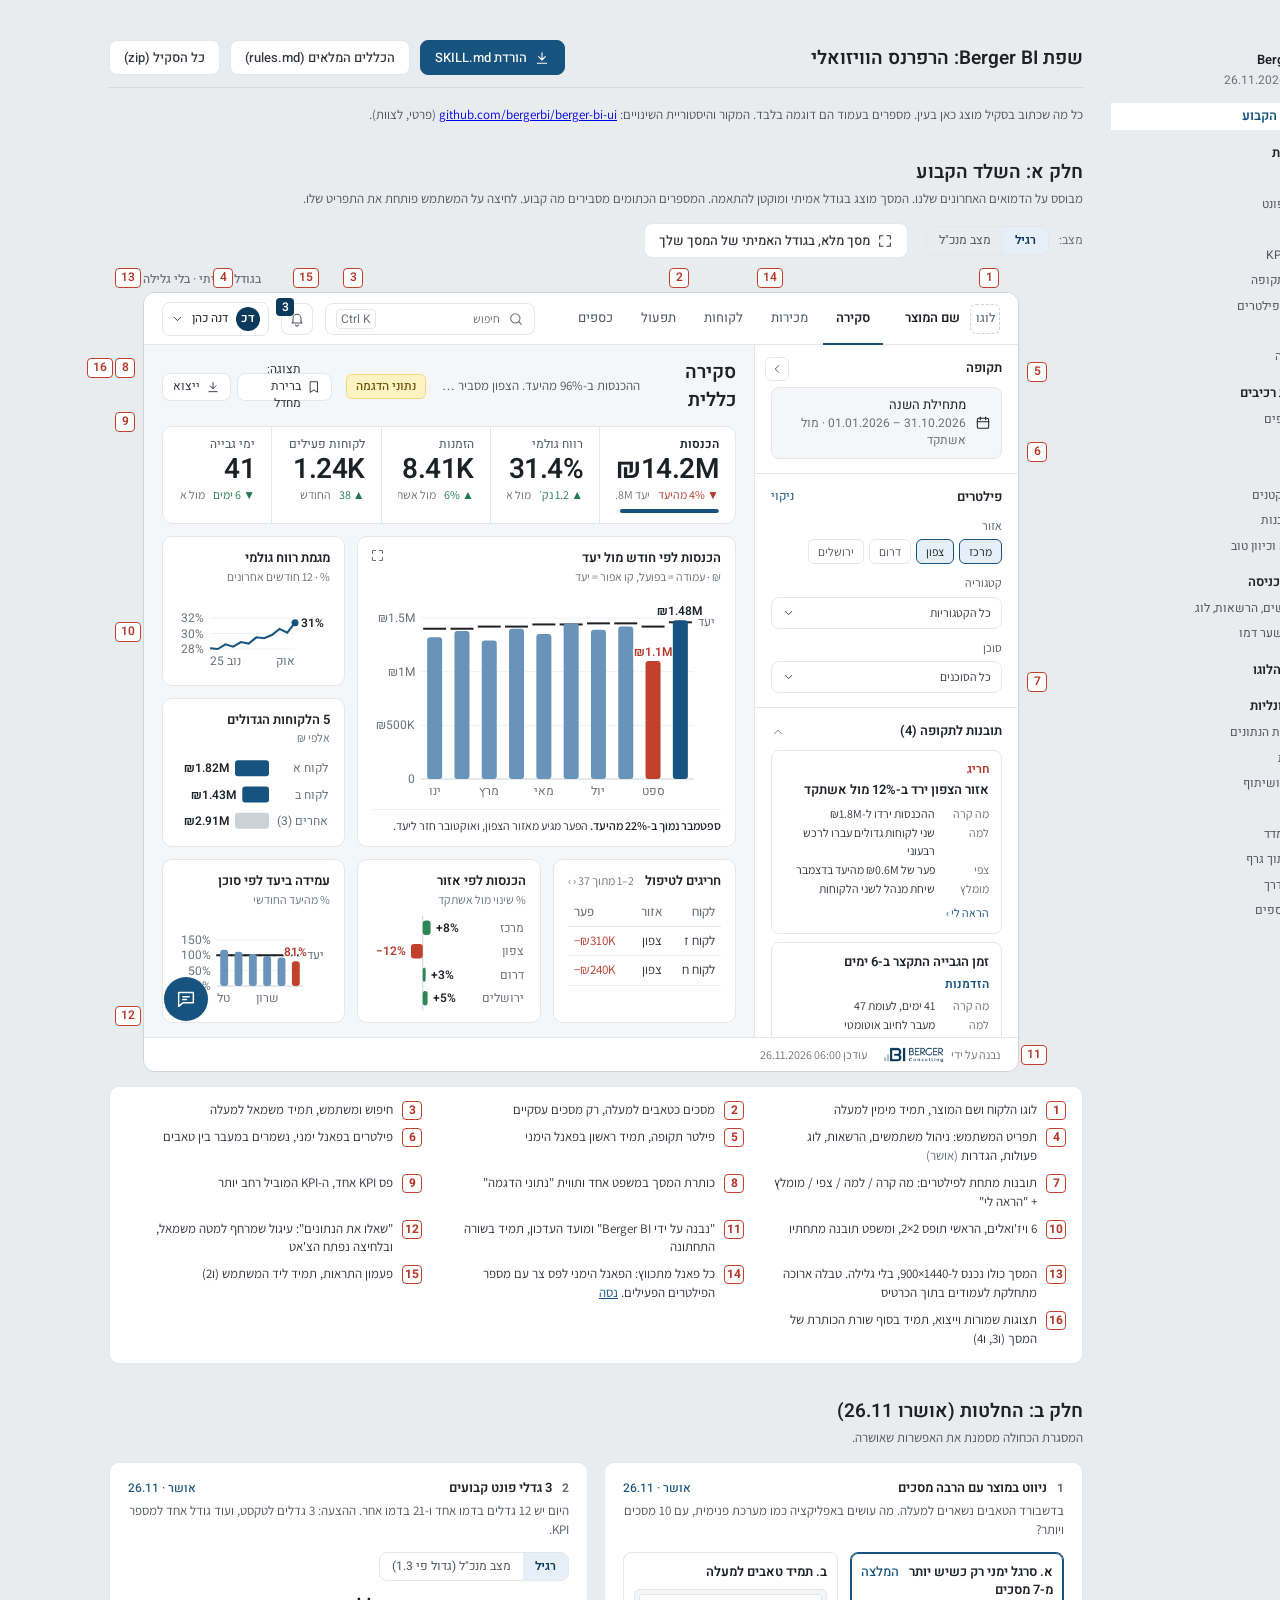
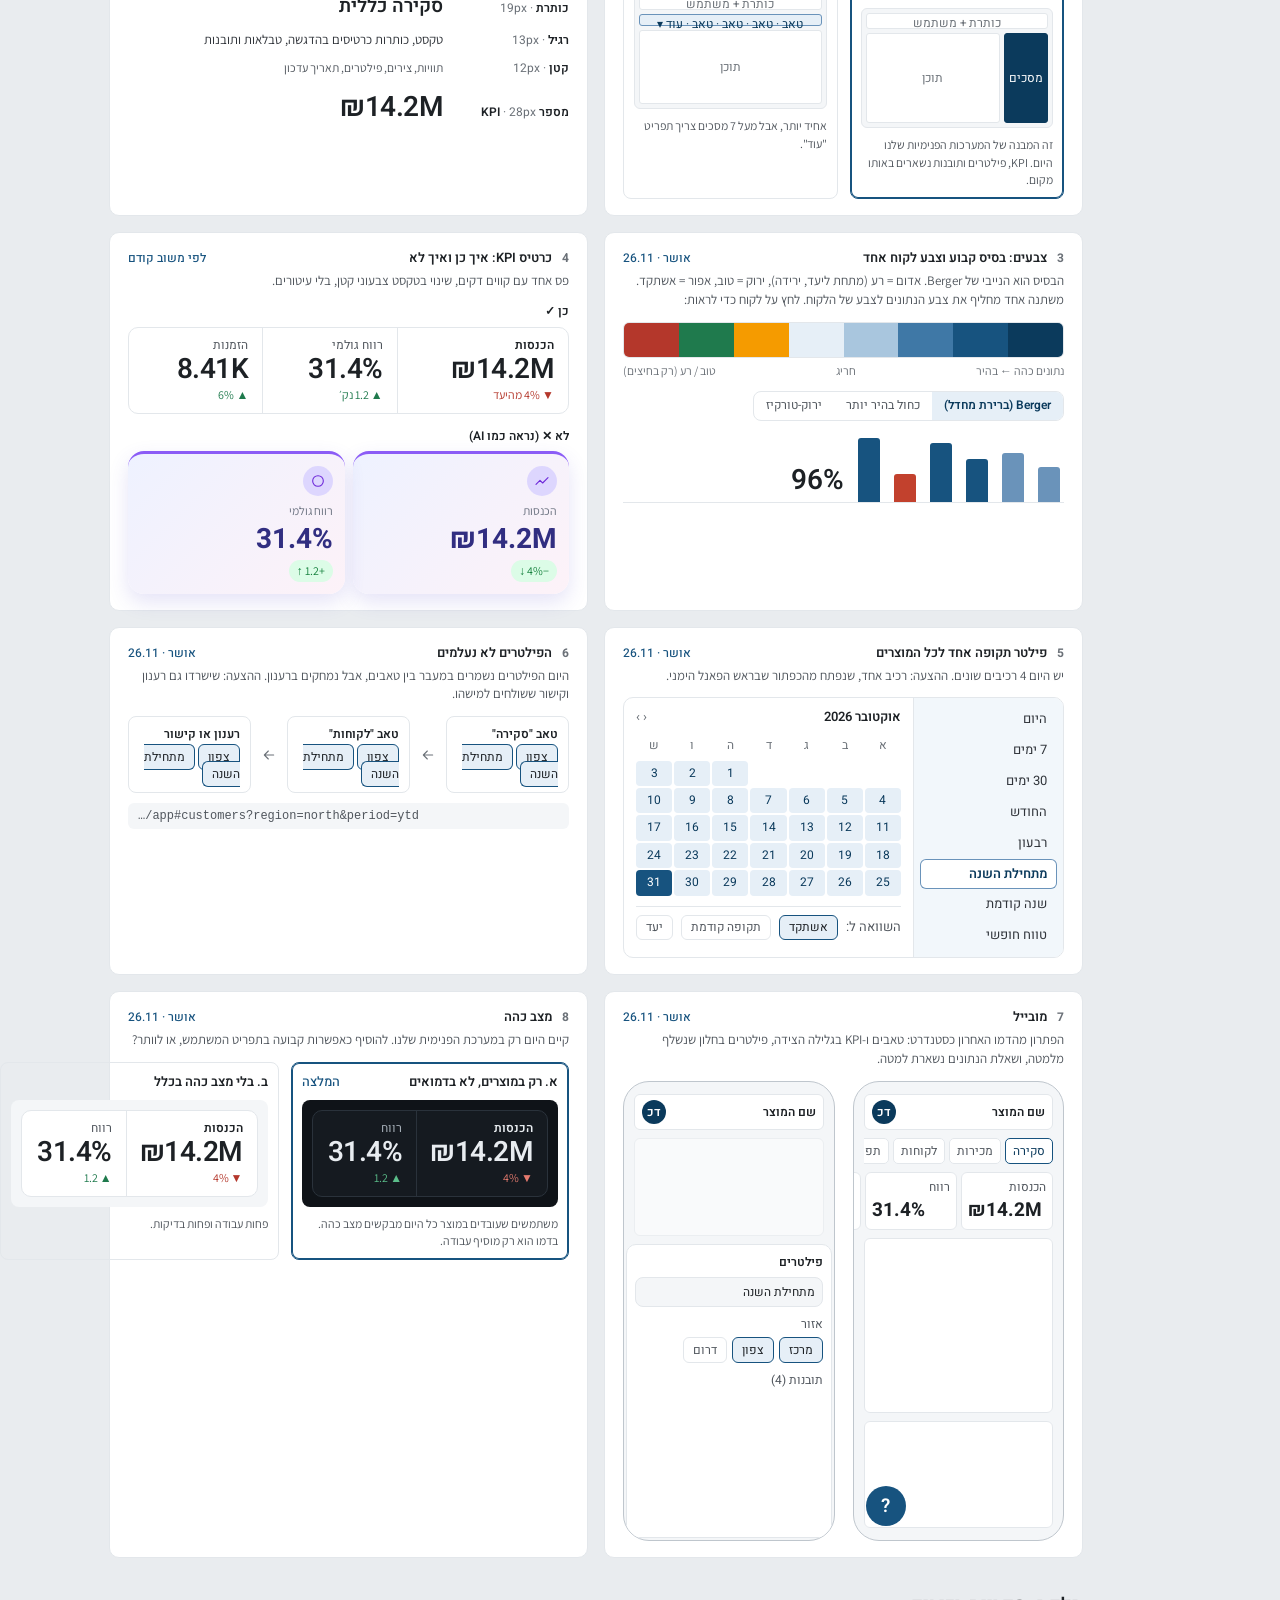
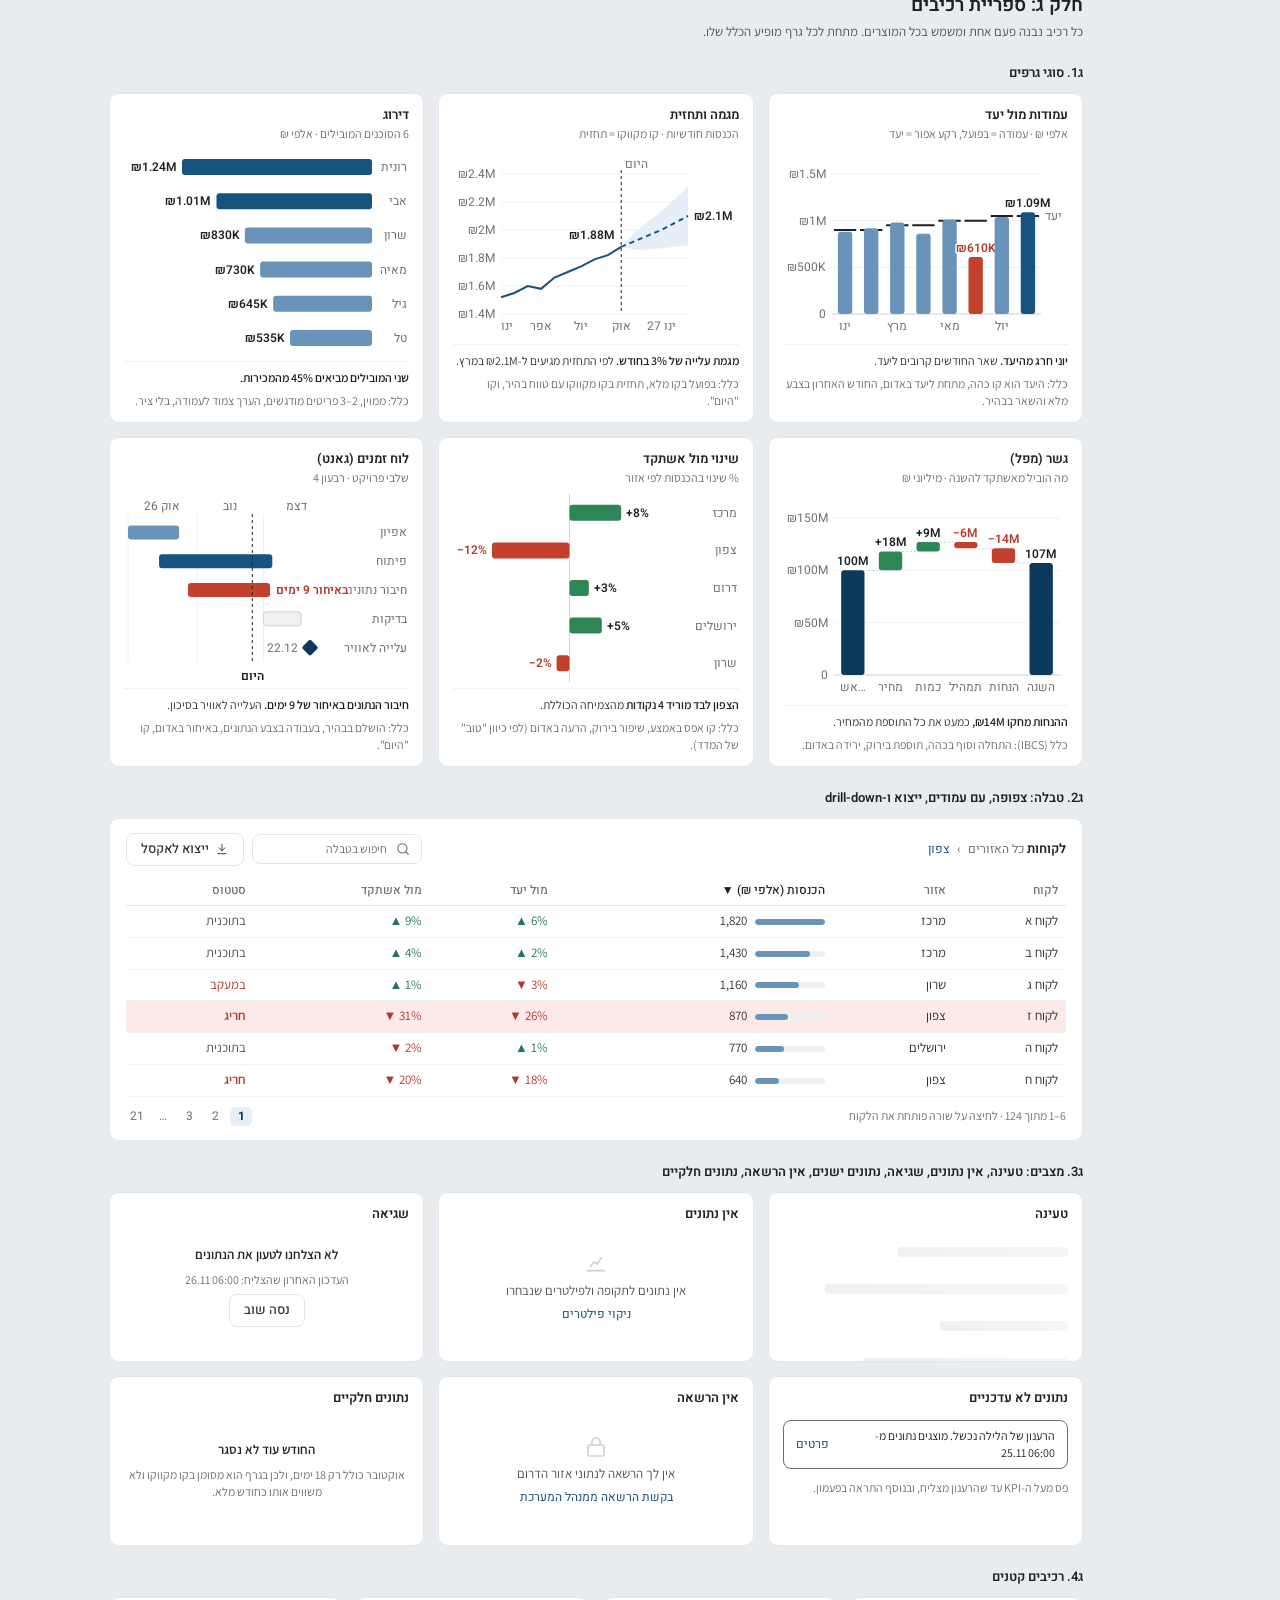
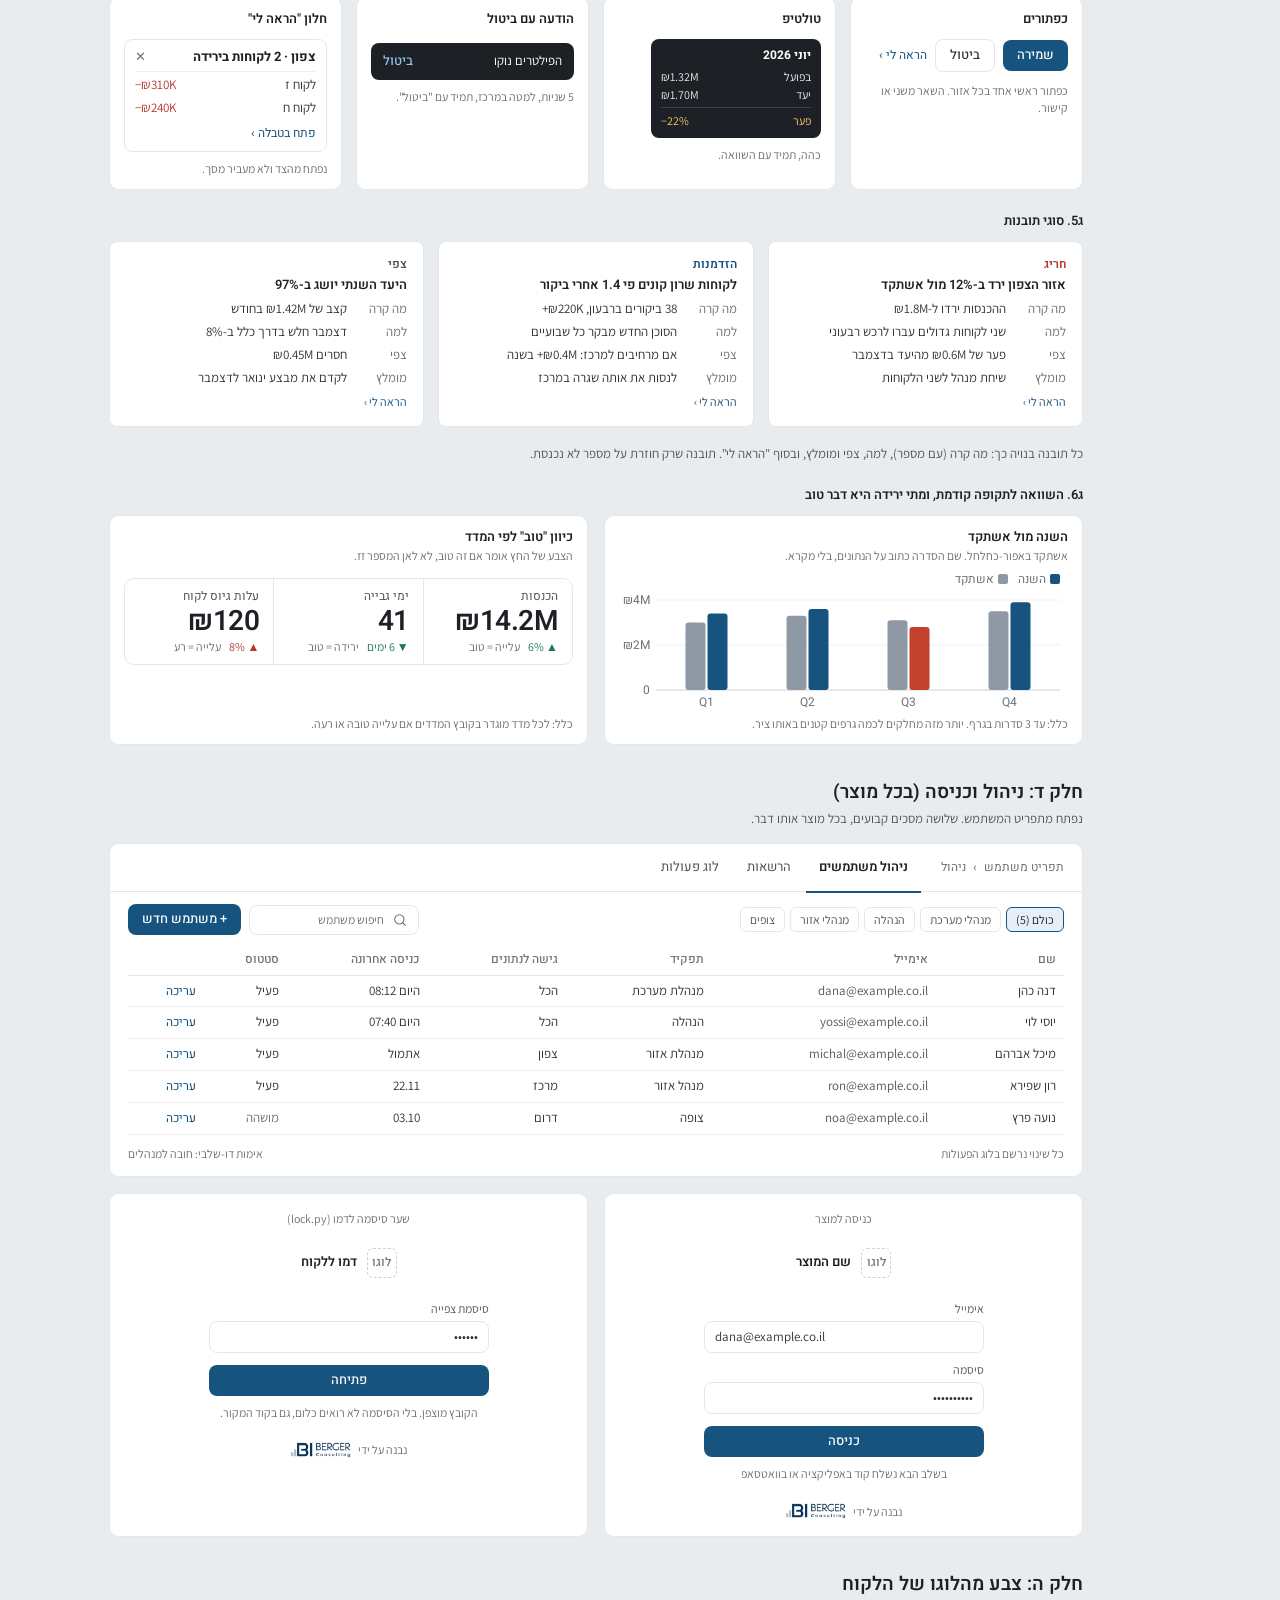
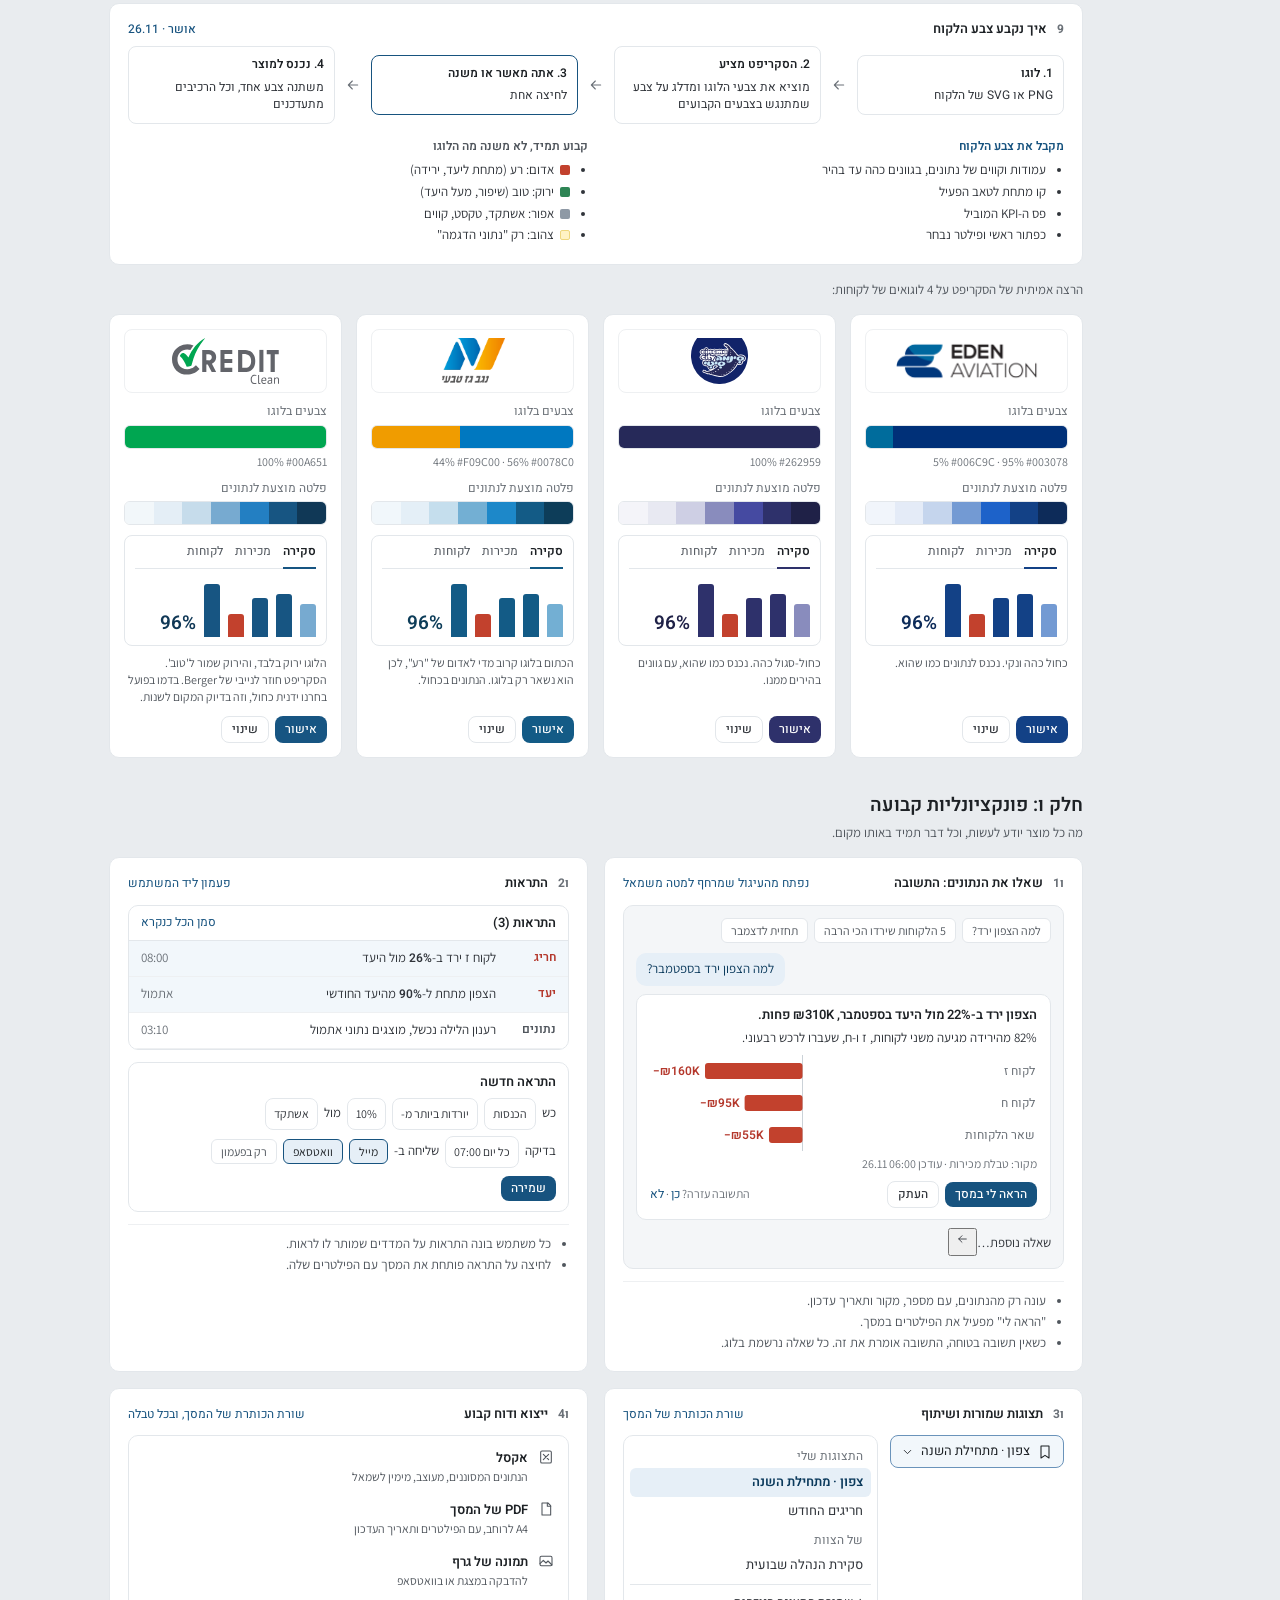
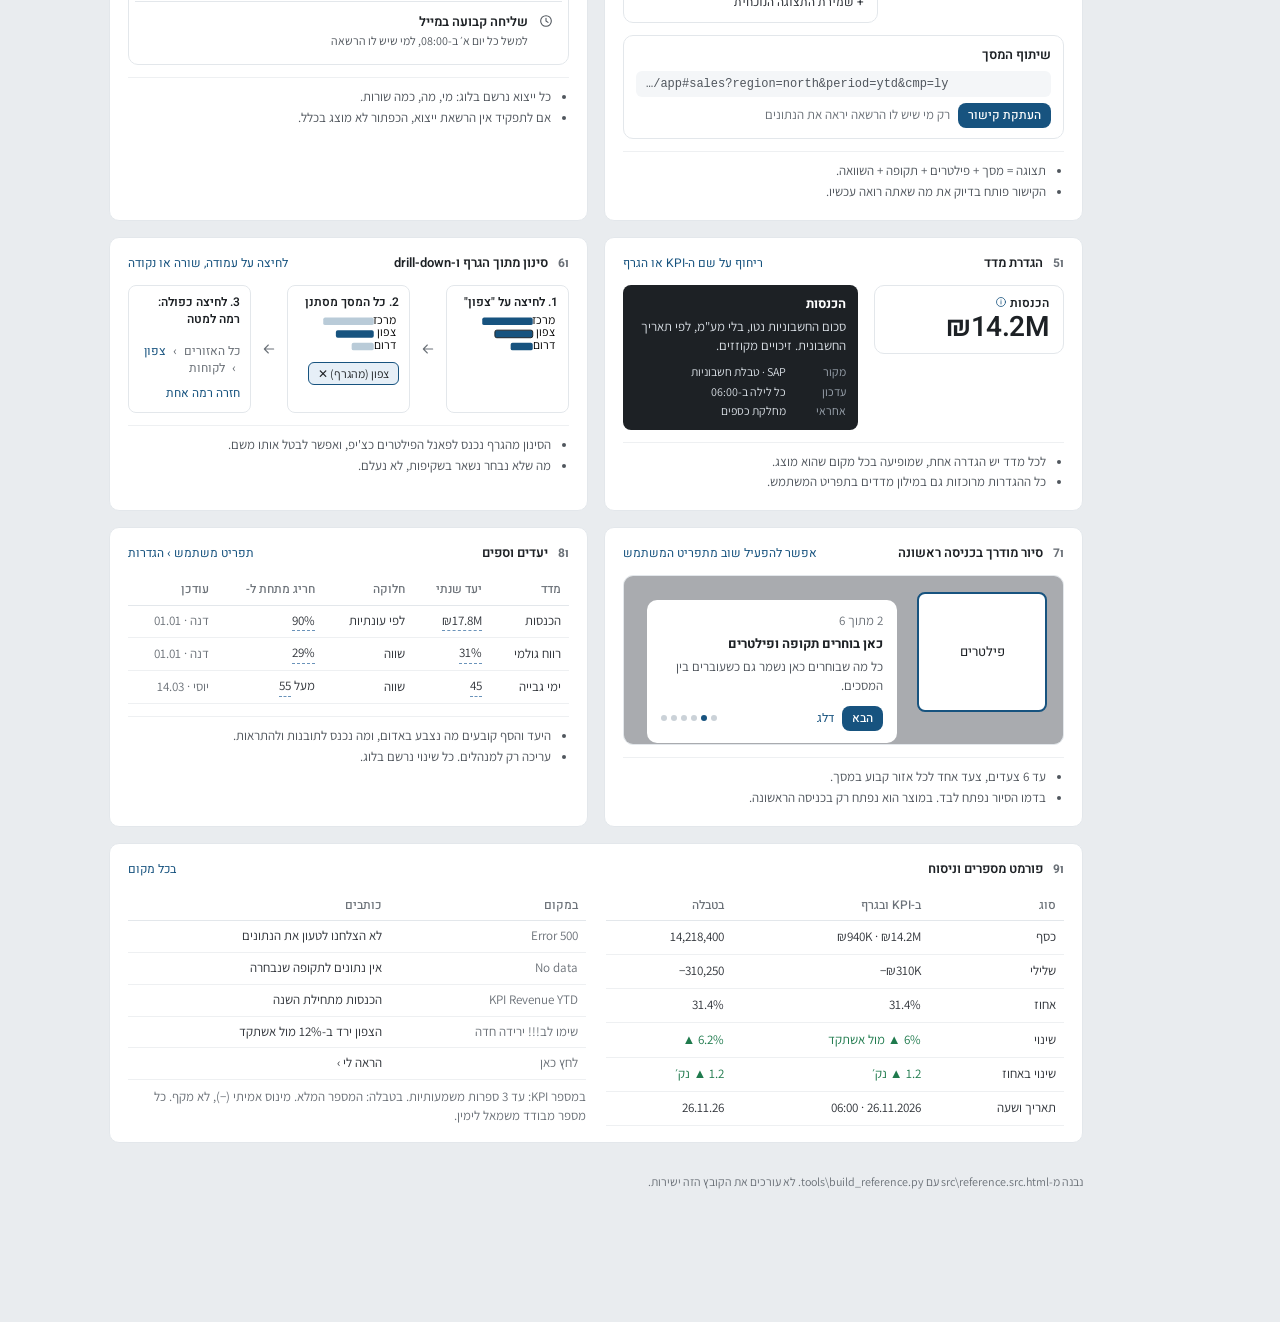
==== commit c37a63be: "v1.2: red/green (IBCS), chart kit 1.2, starter page, shell + audit scripts, mobile/dark/contrast fix" ====
--- a/reference.html
+++ b/reference.html
@@ -8,7 +8,7 @@
 <link href="https://fonts.googleapis.com/css2?family=Assistant:wght@400;500;600;700&family=Heebo:wght@400;500;600;700&display=swap" rel="stylesheet">
 <style id="bbi-tokens">
 /* ============================================================================
-   Berger BI UI · tokens + base components · v1.1 (26.11.2026)
+   Berger BI UI · tokens + base components
    Copy as is. Per client, change ONLY the CLIENT block (output of logo_palette.py).
    Fonts: Heebo (UI, numbers) + Assistant (body). Offline demos embed both as
    woff2 (base64 @font-face); otherwise load them from Google Fonts.
@@ -16,7 +16,7 @@
 
 :root{
   /* ---- CLIENT: one ramp from the logo (9 = darkest) ---- */
-  --ramp-9:#0B3A5C; --ramp-7:#17537F; --ramp-5:#3F78A6; --ramp-3:#7FA5C8;
+  --ramp-9:#0B3A5C; --ramp-7:#17537F; --ramp-5:#3F78A6; --ramp-3:#6A93BA;
   --ramp-2:#CFE0EE; --ramp-1:#E6EFF7; --ramp-0:#F2F7FB;
 
   /* roles built from the ramp (do not edit per client) */
@@ -25,10 +25,12 @@
   --data-xl:var(--ramp-1);   /* forecast band, selected background */
   --brand:var(--ramp-7);     /* active tab, main button, links; >= 4.5:1 with white */
   --strong:var(--ramp-9);    /* start/end bars, avatar */
-  --cmp:#B8C2CC;             /* comparison period (last year) */
+  --cmp:#8E99A5;             /* last year / comparison only (target is a dark tick) */
+  --on-brand:#FFFFFF; --on-strong:#FFFFFF;
 
   /* ---- FIXED: never changes, whatever the logo ---- */
-  --accent:#F59B00; --accent-ink:#A35C00; --accent-xl:#FDF0DC;   /* exceptions only */
+  --bad-mark:#C2412D; --good-mark:#2E8555;                        /* bars/marks: bad (below target, drop) and good (variance) */
+  --bad-xl:#FBEAE7;                                               /* exception row background */
   --good:#1F7A4D; --bad:#B4372B;                                  /* change arrows only */
   --ink:#1D2125; --text:#30343A; --text-2:#50565D; --text-3:#6B7178;  /* text-3 >= 4.5:1 on white */
   --ghost:#CBD2D8; --line:#E3E7EB; --grid:#EEF0F2;
@@ -52,7 +54,7 @@
 /* CEO mode: put .ceo on <html>. Sizes are redeclared here so they really change. */
 .ceo{--fs-s:15.5px; --fs-m:17px; --fs-l:25px; --fs-kpi:36px; --panel-w:320px; --hd-h:60px}
 @media (min-width:1700px){:root:not(.ceo){--fs-s:12.5px; --fs-m:14px; --fs-l:20px; --fs-kpi:30px; --panel-w:300px; --pad:20px; --gap:16px}}
-@media (max-height:860px){:root{--hd-h:48px; --gap:12px}}
+@media (max-height:860px){:root:not(.ceo){--hd-h:48px; --gap:12px}}
 @media (prefers-reduced-motion:reduce){*{transition:none!important;animation:none!important}}
 
 /* dark mode: products only. <html data-theme="dark">, toggled from the user menu */
@@ -60,8 +62,9 @@
   color-scheme:dark;
   --surface:#151A20; --bg:#0F1318; --line:#2A323B; --grid:#232A32; --hover:#1B222A;
   --ink:#E8ECF0; --text:#C9D0D7; --text-2:#A4ADB6; --text-3:#8D97A1; --ghost:#3A434D; --cmp:#4A5560;
-  --data:#6FA3D2; --data-l:#3E6488; --data-xl:#1C2A38; --brand:#7DB4E6; --strong:#A9CBEA;
-  --good:#5BBE8A; --bad:#E57A6E; --accent-ink:#F8C46B; --accent-xl:#3A2A10;
+  --data:var(--ramp-3); --data-l:var(--ramp-5); --data-xl:color-mix(in srgb,var(--ramp-7) 30%,#0F1318); --brand:var(--ramp-3); --strong:var(--ramp-2);
+  --good:#5BBE8A; --bad:#E57A6E; --good-mark:#4FAE7C; --bad-mark:#E0675A; --bad-xl:#3A1F1C;
+  --on-brand:#0F1318; --on-strong:#0F1318;
   --demo-bg:#3A3210; --demo-ink:#F3DD8A; --demo-line:#5E5220;
   --pop-bg:#E8ECF0; --pop-text:#1D2125;
 }
@@ -76,7 +79,7 @@
 .n{direction:ltr;unicode-bidi:isolate;display:inline-block}          /* every number, currency, % */
 .ico{width:16px;height:16px;stroke:currentColor;fill:none;stroke-width:1.6;stroke-linecap:round;stroke-linejoin:round;flex:none}
 :focus-visible{outline:2px solid var(--brand);outline-offset:2px}
-.up{color:var(--good)} .dn{color:var(--bad)} .acc{color:var(--accent-ink)} .t2{color:var(--text-2)} .mut{color:var(--text-3)}
+.up{color:var(--good)} .dn{color:var(--bad)} .acc{color:var(--bad)} .t2{color:var(--text-2)} .mut{color:var(--text-3)}
 
 /* ---------- shell: header / [nav?] [panel] [main] / footer, no page scroll ---------- */
 .app{height:100vh;display:grid;grid-template-columns:var(--panel-w) 1fr;grid-template-rows:var(--hd-h) 1fr var(--ft-h);grid-template-areas:"hd hd" "rp mn" "ft ft";transition:grid-template-columns var(--t) var(--ease)}
@@ -98,9 +101,9 @@
 .search{display:flex;align-items:center;gap:8px;width:210px;height:32px;padding:0 10px;border:1px solid var(--line);border-radius:var(--r-ctl);color:var(--text-3);font-size:var(--fs-s)}
 .search kbd{margin-inline-start:auto;font:var(--fs-s) var(--f-ui);border:1px solid var(--line);border-radius:4px;padding:0 4px}
 .bell{position:relative;width:32px;height:32px;display:grid;place-items:center;border:1px solid var(--line);border-radius:var(--r-ctl);color:var(--text-2);cursor:pointer}
-.cnt{position:absolute;top:-6px;inset-inline-end:-6px;min-width:18px;height:18px;padding:0 4px;border-radius:4px;background:var(--strong);color:#fff;font:600 var(--fs-s)/18px var(--f-ui);text-align:center}
+.cnt{position:absolute;top:-6px;inset-inline-end:-6px;min-width:18px;height:18px;padding:0 4px;border-radius:4px;background:var(--strong);color:var(--on-strong);font:600 var(--fs-s)/18px var(--f-ui);text-align:center}
 .um{display:flex;align-items:center;gap:8px;padding:4px 8px;border:1px solid var(--line);border-radius:var(--r-ctl);font-family:var(--f-ui);font-size:var(--fs-s);color:var(--ink);cursor:pointer}
-.av{width:24px;height:24px;border-radius:50%;background:var(--strong);color:#fff;display:grid;place-items:center;font-size:var(--fs-s);font-weight:600}
+.av{width:24px;height:24px;border-radius:50%;background:var(--strong);color:var(--on-strong);display:grid;place-items:center;font-size:var(--fs-s);font-weight:600}
 .menu{position:absolute;inset-inline-end:var(--pad);top:calc(100% - 2px);z-index:var(--z-menu);width:228px;background:var(--surface);border:1px solid var(--line);border-radius:var(--r-card);box-shadow:var(--sh-pop);padding:6px;font-family:var(--f-ui)}
 .menu .grp{font-size:var(--fs-s);color:var(--text-3);padding:8px 10px 2px}
 .menu a{display:flex;align-items:center;gap:9px;padding:6px 10px;border-radius:6px;color:var(--text);text-decoration:none;cursor:pointer}
@@ -139,7 +142,7 @@
 .ctx h1,.ctx .demo{white-space:nowrap;flex:none}
 .ctx .pa{margin-inline-start:auto;display:flex;gap:6px}          /* page actions: views, export */
 .demo{padding:3px 9px;background:var(--demo-bg);color:var(--demo-ink);border:1px solid var(--demo-line);border-radius:var(--r-chip);font-family:var(--f-ui);font-size:var(--fs-s);font-weight:500}
-.stale{display:flex;gap:10px;align-items:center;padding:6px 12px;border:1px solid var(--accent);background:var(--accent-xl);border-radius:var(--r-ctl);font-size:var(--fs-s);color:var(--ink)}
+.stale{display:flex;gap:10px;align-items:center;padding:6px 12px;border:1px solid var(--text-3);background:var(--surface);border-radius:var(--r-ctl);font-size:var(--fs-s);color:var(--ink)}
 
 /* KPI band: one bordered strip, hairline dividers, no decoration. Lead = first + wider. */
 .kband{display:flex;background:var(--surface);border:1px solid var(--line);border-radius:var(--r-card);overflow:hidden;flex:none}
@@ -163,39 +166,34 @@
 .card .one{margin-top:6px;padding-top:7px;border-top:1px solid var(--grid);font-size:var(--fs-s);color:var(--text)}
 .card .one b{color:var(--ink);font-weight:600}
 /* charts: draw with bbi-charts.js into <div class="chart">. Text stays 12px at any size. */
-.chart{flex:1;min-height:0;margin-top:8px;position:relative}
-.bbi-chart .tx{font-family:var(--f-ui);font-size:12px;fill:var(--text-3)}
-.bbi-chart .tv{font-family:var(--f-ui);font-size:12px;font-weight:600;fill:var(--ink)}
+.chart{flex:1;min-height:0;margin-top:8px;position:relative;font-size:var(--fs-s)}
+.bbi-chart .tx{font-family:var(--f-ui);fill:var(--text-3)}
+.bbi-chart .tv{font-family:var(--f-ui);font-weight:600;fill:var(--ink);paint-order:stroke;stroke:var(--surface);stroke-width:3px;stroke-linejoin:round}
 .bbi-chart .gl{stroke:var(--grid)} .bbi-chart .ax{stroke:var(--ghost)}
 .bbi-chart [data-i]{transition:opacity .15s}
 .tip b{display:block;font-family:var(--f-ui);margin-bottom:4px}
-/* legacy hand-drawn SVG: time runs left to right. Text keeps 12px on screen (see fitChartText in reference.html) */
-svg.ch{flex:1;width:100%;min-height:0;margin-top:6px;direction:ltr;overflow:visible}
-.ch .gl{stroke:var(--grid)} .ch .ax{stroke:var(--line)}
-.ch .tx{font-family:var(--f-ui);fill:var(--text-3)}
-.ch .tv{font-family:var(--f-ui);font-weight:600;fill:var(--ink)}
-.ch .dim{opacity:.38;transition:opacity .15s}
 
 /* insights: the kind is a word, not a colored stripe */
 .ins{padding:10px 12px;border:1px solid var(--line);border-radius:var(--r-ctl);margin-bottom:8px;background:var(--surface)}
 .ins .kind{display:block;font-family:var(--f-ui);font-size:var(--fs-s);font-weight:600;margin-bottom:3px;color:var(--text-2)}
-.ins.hi .kind{color:var(--accent-ink)}
+.ins.hi .kind{color:var(--bad)}
 .ins h4{margin:0 0 6px;font-family:var(--f-ui);font-size:var(--fs-m);font-weight:600;color:var(--ink);line-height:1.35}
 .ins dl{margin:0;display:grid;grid-template-columns:48px 1fr;gap:2px 6px;font-size:var(--fs-s)}
 .ins dt{color:var(--text-3)} .ins dd{margin:0}
 .ins .show{display:inline-block;margin-top:6px;font-size:var(--fs-s);color:var(--brand);cursor:pointer}
 
 /* footer: Berger BI + data freshness */
-.ft{grid-area:ft;display:flex;align-items:center;gap:16px;padding:0 var(--pad);background:var(--surface);border-top:1px solid var(--line);font-size:var(--fs-s);color:var(--text-3)}
+.ft{grid-area:ft;display:flex;align-items:center;gap:16px;padding-block:0;padding-inline:var(--pad) 76px;background:var(--surface);border-top:1px solid var(--line);font-size:var(--fs-s);color:var(--text-3)}
 .ft .by{display:flex;align-items:center;gap:7px} .ft .by img{height:16px}
 /* ask the data: floating round button bottom-left, opens .ask-panel */
-.ask-fab{position:fixed;bottom:calc(var(--ft-h) + 16px);inset-inline-end:20px;z-index:var(--z-drawer);width:52px;height:52px;border-radius:50%;border:0;background:var(--brand);color:#fff;display:grid;place-items:center;cursor:pointer;box-shadow:var(--sh-pop)}
+.ask-fab{position:fixed;bottom:max(4px,calc((var(--ft-h) - 44px) / 2));inset-inline-end:16px;z-index:var(--z-drawer);width:44px;height:44px;border-radius:50%;border:0;background:var(--brand);color:var(--on-brand);display:grid;place-items:center;cursor:pointer;box-shadow:var(--sh-pop)}
 .ask-fab:hover{background:var(--strong)}
 .ask-panel{position:fixed;bottom:calc(var(--ft-h) + 78px);inset-inline-end:var(--pad);width:400px;max-height:70vh;overflow:auto;z-index:var(--z-drawer);background:var(--bg);border:1px solid var(--line);border-radius:var(--r-card);box-shadow:var(--sh-pop);padding:12px}
 
 /* buttons, menus, tables */
 .btn1,.btn2{all:unset;cursor:pointer;display:inline-flex;align-items:center;justify-content:center;gap:6px;font-family:var(--f-ui);font-size:var(--fs-m);font-weight:500;padding:6px 14px;border-radius:var(--r-ctl);box-sizing:border-box}
-.btn1{background:var(--brand);color:#fff}
+.btn1{background:var(--brand);color:var(--on-brand)}
+.btn1:focus-visible,.btn2:focus-visible,.rail button:focus-visible,.ask-fab:focus-visible,.chip:focus-visible{outline:2px solid var(--brand);outline-offset:2px}
 .btn2{border:1px solid var(--line);color:var(--text);background:var(--surface)}
 .lnk{color:var(--brand);font-family:var(--f-ui);font-size:var(--fs-s);cursor:pointer}
 .pop{position:absolute;z-index:var(--z-menu);background:var(--surface);border:1px solid var(--line);border-radius:var(--r-card);box-shadow:var(--sh-pop);padding:6px}
@@ -204,7 +202,7 @@
 .dt td{padding:6px 8px;border-bottom:1px solid var(--grid)}
 .dt td.num,.dt th.num{text-align:end}
 .dt tbody tr:hover{background:var(--hover)}
-.dt tr.hl{background:var(--accent-xl)}
+.dt tr.hl{background:var(--bad-xl)}
 .ib{display:inline-block;width:70px;height:6px;background:var(--grid);border-radius:3px;margin-inline-end:8px;vertical-align:middle;overflow:hidden}
 .ib i{display:block;height:100%;background:var(--data-l);border-radius:3px;margin-inline-start:auto}
 .pg{margin-top:auto;display:flex;justify-content:space-between;font-size:var(--fs-s);color:var(--text-3);padding-top:8px}
@@ -218,10 +216,30 @@
 @keyframes bbi-sh{to{background-position:-200% 0}}
 .empty{flex:1;display:flex;flex-direction:column;align-items:center;justify-content:center;gap:6px;text-align:center;color:var(--text-2)}
 
+/* menus, ask panel, modal, tour, filter button */
+.pop .it,.menu .it{display:flex;align-items:center;gap:9px;width:100%;padding:6px 10px;border-radius:6px;border:0;background:none;text-align:start;color:var(--text);font:var(--fs-m) var(--f-ui);cursor:pointer}
+.pop .it:hover,.menu .it:hover{background:var(--hover)}
+.pop .it small{display:block;color:var(--text-3);font-size:var(--fs-s)}
+.bell-list .row{display:grid;grid-template-columns:56px 1fr auto;gap:8px;padding:8px 10px;border-bottom:1px solid var(--grid);font-size:var(--fs-s)}
+.bell-list .row.new{background:var(--data-xl)}
+.ask-panel .sugg{display:flex;flex-wrap:wrap;gap:6px;margin-bottom:10px}
+.ask-panel .q{width:fit-content;max-width:85%;margin-inline-start:auto;background:var(--data-xl);color:var(--ink);padding:7px 11px;border-radius:10px;margin-bottom:8px}
+.ask-panel .a{background:var(--surface);border:1px solid var(--line);border-radius:10px;padding:11px 13px;margin-bottom:8px}
+.ask-panel .a b{color:var(--ink);font-family:var(--f-ui)}
+.ask-panel .src{font-size:var(--fs-s);color:var(--text-3);margin-top:4px}
+.ask-panel form{display:flex;gap:6px} .ask-panel input{flex:1;min-height:32px;padding:5px 10px;border:1px solid var(--line);border-radius:var(--r-ctl);background:var(--surface)}
+.modal-bg{position:fixed;inset:0;background:rgba(15,19,24,.35);z-index:var(--z-modal);display:grid;place-items:center}
+.modal{width:min(560px,calc(100vw - 32px));max-height:80vh;overflow:auto;background:var(--surface);border-radius:var(--r-card);padding:18px;box-shadow:var(--sh-pop)}
+.tour{position:fixed;z-index:var(--z-modal);width:280px;background:var(--surface);border:1px solid var(--line);border-radius:var(--r-card);padding:12px 14px;box-shadow:var(--sh-pop)}
+.tour-hole{position:fixed;z-index:calc(var(--z-modal) - 1);border:2px solid var(--brand);border-radius:var(--r-ctl);box-shadow:0 0 0 9999px rgba(15,19,24,.35);pointer-events:none}
+.fbtn{align-items:center;gap:6px;height:32px;padding:0 10px;border:1px solid var(--line);border-radius:var(--r-ctl);background:var(--surface);color:var(--text);font:var(--fs-s) var(--f-ui);cursor:pointer}
+.toast button{all:unset;cursor:pointer;color:var(--ramp-3);font-weight:600}
+
 /* tablet 760-1199: panel becomes a bottom sheet opened by .fbtn; 2 chart columns */
 .fbtn,.sheet-bg{display:none}
 @media (max-width:1199px){
-  .app,.app.nav-side{grid-template-columns:1fr;grid-template-areas:"hd" "mn" "ft"}
+  .app,.app.nav-side{grid-template-columns:minmax(0,1fr);grid-template-areas:"hd" "mn" "ft"}
+  .hd{gap:12px} .tabs{flex:1;min-width:0;overflow-x:auto;scrollbar-width:none}
   .sn{display:none}
   .fbtn{display:inline-flex}
   .rp{position:fixed;inset:auto 0 0 0;height:72vh;z-index:var(--z-sheet);border-radius:14px 14px 0 0;transform:translateY(100%);transition:transform var(--t) var(--ease)}
@@ -236,13 +254,17 @@
   .app{height:auto;min-height:100vh}
   .tabs,.kband{overflow-x:auto;scrollbar-width:none}
   .kpi{min-width:140px}
-  .grid{grid-template-columns:1fr;overflow:visible}
+  .grid{grid-template-columns:minmax(0,1fr);overflow:visible}
+  .um .nm,.hd .client .nm{display:none}
+  .ctx{flex-wrap:wrap;gap:8px} .ctx p{flex-basis:100%;order:3;white-space:normal} .ctx .pa{margin-inline-start:auto}
+  .mn{padding-inline:12px}
+  .drawer{width:100%}
   .grid>.lead{grid-column:auto}
   .card{min-height:220px}
   .search,.ft .by{display:none}
   .ask-panel{inset-inline:8px;width:auto}
 }
-@media print{.rp,.ask-fab,.ask-panel,.coll,.fbtn{display:none}.app{grid-template-columns:1fr;grid-template-areas:"hd" "mn" "ft"}}
+@media print{.rp,.ask-fab,.ask-panel,.coll,.fbtn{display:none}.app{grid-template-columns:minmax(0,1fr);grid-template-areas:"hd" "mn" "ft"}}
 
 </style>
 <style>
@@ -254,7 +276,7 @@
 .doc-h .ver{font-family:var(--f-ui);font-size:12px;color:var(--text-3)}
 .sec-t{font-family:var(--f-ui);font-size:19px;font-weight:600;color:var(--ink);margin:34px 0 4px}
 .sec-s{color:var(--text-2);margin:0 0 14px}
-.mk{position:absolute;z-index:5;min-width:20px;height:20px;padding:0 5px;border:1.5px solid var(--accent);background:#fff;color:var(--accent-ink);font:600 12px/17px var(--f-ui);text-align:center;border-radius:4px}
+.mk{position:absolute;z-index:5;min-width:20px;height:20px;padding:0 5px;border:1.5px solid var(--bad-mark);background:#fff;color:var(--bad);font:600 12px/17px var(--f-ui);text-align:center;border-radius:4px}
 .shell-wrap{position:relative;margin:30px 30px 0}
 .toc{display:flex;gap:6px;margin:-8px 0 6px}
 .toc a{font-family:var(--f-ui);font-size:13px;color:var(--text-2);text-decoration:none;padding:5px 10px;border:1px solid #D3D8DD;border-radius:var(--r-ctl);background:#fff}
@@ -264,7 +286,7 @@
 .cx{position:absolute;top:11px;left:12px;color:var(--text-3);width:15px;height:15px}
 .legend{display:grid;grid-template-columns:repeat(3,1fr);gap:8px 26px;margin-top:14px;padding:14px 16px;background:#fff;border:1px solid var(--line);border-radius:var(--r-card)}
 .legend div{display:flex;gap:9px;align-items:baseline}
-.legend b{font-family:var(--f-ui);font-size:12px;color:var(--accent-ink);border:1.5px solid var(--accent);border-radius:4px;min-width:20px;text-align:center;line-height:17px;flex:none}
+.legend b{font-family:var(--f-ui);font-size:12px;color:var(--bad);border:1.5px solid var(--bad-mark);border-radius:4px;min-width:20px;text-align:center;line-height:17px;flex:none}
 .legend span{color:var(--text)}
 .legend em{font-style:normal;color:var(--text-3)}
 .shell{position:relative;display:grid;background:var(--bg);border:1px solid #CDD3D9;border-radius:12px;overflow:hidden}
@@ -277,7 +299,7 @@
 .menu a.admin{color:var(--ink)}
 .rp-t .lnk{font-weight:400;font-size:var(--fs-s);color:var(--brand)}
 .ctx h2{margin:0;font-family:var(--f-ui);font-size:var(--fs-l);font-weight:600;color:var(--ink)}
-.tbl{width:100%;border-collapse:collapse;font-size:var(--fs-s);margin-top:8px}
+.tbl{width:100%;border-collapse:collapse;font-size:var(--fs-m);margin-top:8px}
 .tbl th{font-weight:500;color:var(--text-3);text-align:start;padding:4px 6px;border-bottom:1px solid var(--line)}
 .tbl td{padding:5px 6px;border-bottom:1px solid var(--grid);color:var(--text)}
 .tbl td.num{text-align:left}
@@ -289,7 +311,7 @@
 .dc-h b{font-family:var(--f-ui);font-size:12px;color:var(--text-3)}
 .dc-h h3{margin:0;font-family:var(--f-ui);font-size:13px;font-weight:600;color:var(--ink)}
 .st{margin-inline-start:auto;font-family:var(--f-ui);font-size:12px;font-weight:500}
-.st.wait{color:var(--accent-ink)}
+.st.wait{color:var(--bad)}
 .st.ok{color:var(--good)}
 .dc p.q{margin:0 0 12px;color:var(--text-2)}
 .opts{display:grid;grid-template-columns:1fr 1fr;gap:12px}
@@ -504,6 +526,9 @@
 .stage.full .mk,.stage.full .dim{display:none}
 .dgrid{grid-template-columns:repeat(2,minmax(0,1fr))!important}
 @media (max-width:1000px){.doc{grid-template-columns:minmax(0,1fr);padding-inline:max(16px,env(safe-area-inset-left,0px)) max(16px,env(safe-area-inset-right,0px))}.side{display:none}.gallery,.g3,.g4,.dgrid,.g2,.opts,.legend{grid-template-columns:minmax(0,1fr)!important}.topbar{flex-wrap:wrap}.shell-wrap{margin:34px 8px 0}.mk{display:none}}
+html.shot .side,html.shot .topbar,html.shot .intro{display:none}
+html.shot .doc{grid-template-columns:minmax(0,1fr);max-width:1400px}
+html.shot .sec-t{margin-top:8px}
 .stagebar{display:flex;gap:10px;align-items:center;margin:4px 0 0;font-family:var(--f-ui);font-size:12px;color:var(--text-3)}
 /* side TOC + top bar */
 .doc{max-width:1600px;display:grid;grid-template-columns:230px minmax(0,1fr);gap:28px;align-items:start}
@@ -690,11 +715,11 @@
   <div><b>7</b><span>תובנות מתחת לפילטרים: מה קרה / למה / צפי / מומלץ + "הראה לי"</span></div>
   <div><b>8</b><span>כותרת המסך במשפט אחד ותווית "נתוני הדגמה"</span></div>
   <div><b>9</b><span>פס KPI אחד, ה-KPI המוביל רחב יותר</span></div>
-  <div><b>10</b><span>6 ויז'ואלים, הראשי גדול פי 1.5, ומשפט תובנה מתחתיו</span></div>
+  <div><b>10</b><span>6 ויז'ואלים, הראשי תופס 2×2, ומשפט תובנה מתחתיו</span></div>
   <div><b>11</b><span>"נבנה על ידי Berger BI" ומועד העדכון, תמיד בשורה התחתונה</span></div>
   <div><b>12</b><span>"שאלו את הנתונים": עיגול שמרחף למטה משמאל, ובלחיצה נפתח הצ'אט</span></div>
   <div><b>13</b><span>המסך כולו נכנס ל-1440×900, בלי גלילה. טבלה ארוכה מתחלקת לעמודים בתוך הכרטיס</span></div>
-  <div><b>14</b><span>כל פאנל מתכווץ: הפילטרים לפס צר עם מספר הפעילים, התובנות לכותרת. <a href="#" onclick="togglePanel();return false" style="color:var(--brand)">נסה</a></span></div>
+  <div><b>14</b><span>כל פאנל מתכווץ: הפאנל הימני לפס צר עם מספר הפילטרים הפעילים. <a href="#" onclick="togglePanel();return false" style="color:var(--brand)">נסה</a></span></div>
   <div><b>15</b><span>פעמון התראות, תמיד ליד המשתמש (ו2)</span></div>
   <div><b>16</b><span>תצוגות שמורות וייצוא, תמיד בסוף שורת הכותרת של המסך (ו3, ו4)</span></div>
 </div>
@@ -735,12 +760,12 @@
   <!-- D3 colors -->
   <div class="dc" id="d3">
     <div class="dc-h"><b>3</b><h3>צבעים: בסיס קבוע וצבע לקוח אחד</h3><span class="st ok">אושר · 26.11</span></div>
-    <p class="q">הבסיס הוא הנייבי של Berger, וכתום רק לחריגים. משתנה אחד מחליף את צבע הנתונים לצבע של הלקוח. לחץ על לקוח כדי לראות:</p>
+    <p class="q">הבסיס הוא הנייבי של Berger. אדום = רע (מתחת ליעד, ירידה), ירוק = טוב, אפור = אשתקד. משתנה אחד מחליף את צבע הנתונים לצבע של הלקוח. לחץ על לקוח כדי לראות:</p>
     <div class="sw" id="ramp"><i style="background:#0B3A5C"></i><i style="background:#17537F"></i><i style="background:#3F78A6"></i><i style="background:#A9C6DE"></i><i style="background:#E6EFF7"></i><i style="background:#F59B00"></i><i style="background:#1F7A4D"></i><i style="background:#B4372B"></i></div>
     <div class="sw-l"><span>נתונים כהה ← בהיר</span><span>חריג</span><span>טוב / רע (רק בחיצים)</span></div>
     <div class="tog" id="tint" style="margin-bottom:12px"><button class="on" data-c="#17537F" data-l="#A9C6DE">Berger (ברירת מחדל)</button><button data-c="#2E6FBB" data-l="#B9D0EC">כחול בהיר יותר</button><button data-c="#1F7A6E" data-l="#B5D8D2">ירוק-טורקיז</button></div>
     <div id="tintDemo" style="display:flex;gap:14px;align-items:flex-end;height:70px;padding:0 4px;border-bottom:1px solid var(--line)">
-      <i style="width:22px;height:50%;background:var(--data-l);border-radius:3px 3px 0 0"></i><i style="width:22px;height:70%;background:var(--data-l);border-radius:3px 3px 0 0"></i><i style="width:22px;height:62%;background:var(--data);border-radius:3px 3px 0 0"></i><i style="width:22px;height:85%;background:var(--data);border-radius:3px 3px 0 0"></i><i style="width:22px;height:40%;background:var(--accent);border-radius:3px 3px 0 0"></i><i style="width:22px;height:92%;background:var(--data);border-radius:3px 3px 0 0"></i>
+      <i style="width:22px;height:50%;background:var(--data-l);border-radius:3px 3px 0 0"></i><i style="width:22px;height:70%;background:var(--data-l);border-radius:3px 3px 0 0"></i><i style="width:22px;height:62%;background:var(--data);border-radius:3px 3px 0 0"></i><i style="width:22px;height:85%;background:var(--data);border-radius:3px 3px 0 0"></i><i style="width:22px;height:40%;background:var(--bad-mark);border-radius:3px 3px 0 0"></i><i style="width:22px;height:92%;background:var(--data);border-radius:3px 3px 0 0"></i>
       <span style="margin-inline-start:auto;font-family:var(--f-ui);font-size:28px;font-weight:600;color:var(--ink)" class="n">96%</span>
     </div>
   </div>
@@ -837,7 +862,7 @@
     <h3>עמודות מול יעד</h3><span class="sub">אלפי ₪ · עמודה = בפועל, רקע אפור = יעד</span>
     <div class="chart" id="g-cols"></div>
     <div class="one"><b>יוני חרג מהיעד.</b> שאר החודשים קרובים ליעד.</div>
-    <div class="rule">כלל: היעד ברקע אפור, החריג בכתום, ערך מוצג רק בנקודות שחשובות.</div>
+    <div class="rule">כלל: היעד הוא קו כהה, מתחת ליעד באדום, החודש האחרון בצבע מלא והשאר בבהיר.</div>
   </div>
 
   <div class="card gc">
@@ -858,21 +883,21 @@
     <h3>גשר (מפל)</h3><span class="sub">מה הוביל מאשתקד להשנה · מיליוני ₪</span>
     <div class="chart" id="g-wf"></div>
     <div class="one"><b>ההנחות מחקו <span class="n">₪14M</span>,</b> כמעט את כל התוספת מהמחיר.</div>
-    <div class="rule">כלל: התחלה וסוף בכהה, תוספת בצבע הנתונים, ירידה משמעותית בכתום.</div>
+    <div class="rule">כלל (IBCS): התחלה וסוף בכהה, תוספת בירוק, ירידה באדום.</div>
   </div>
 
   <div class="card gc">
     <h3>שינוי מול אשתקד</h3><span class="sub">% שינוי בהכנסות לפי אזור</span>
     <div class="chart" id="g-div"></div>
     <div class="one"><b>הצפון לבד מוריד <span class="n">4</span> נקודות</b> מהצמיחה הכוללת.</div>
-    <div class="rule">כלל: קו אפס באמצע, רק החריג בכתום, ירידה קטנה באפור.</div>
+    <div class="rule">כלל: קו אפס באמצע, שיפור בירוק, הרעה באדום (לפי כיוון "טוב" של המדד).</div>
   </div>
 
   <div class="card gc">
     <h3>לוח זמנים (גאנט)</h3><span class="sub">שלבי פרויקט · רבעון 4</span>
     <div class="chart" id="g-gantt"></div>
     <div class="one"><b>חיבור הנתונים באיחור של <span class="n">9</span> ימים.</b> העלייה לאוויר בסיכון.</div>
-    <div class="rule">כלל: הושלם בבהיר, בעבודה בצבע הנתונים, באיחור בכתום, קו "היום".</div>
+    <div class="rule">כלל: הושלם בבהיר, בעבודה בצבע הנתונים, באיחור באדום, קו "היום".</div>
   </div>
 </div>
 
@@ -1026,53 +1051,53 @@
   </div>
   <div class="g2 map">
     <div><div class="x" style="color:var(--brand)">מקבל את צבע הלקוח</div><ul><li>עמודות וקווים של נתונים, בגוונים כהה עד בהיר</li><li>קו מתחת לטאב הפעיל</li><li>פס ה-KPI המוביל</li><li>כפתור ראשי ופילטר נבחר</li></ul></div>
-    <div><div class="x" style="color:var(--text-2)">קבוע תמיד, לא משנה מה הלוגו</div><ul><li><span class="dot" style="background:#F59B00"></span>כתום: רק חריגים</li><li><span class="dot" style="background:#1F7A4D"></span><span class="dot" style="background:#B4372B"></span>ירוק ואדום: רק בחיצי שינוי</li><li><span class="dot" style="background:#A3ACB4"></span>אפור: טקסט, קווים, יעד</li><li><span class="dot" style="background:#FFF3C4;border:1px solid #EED77E"></span>צהוב: רק "נתוני הדגמה"</li></ul></div>
+    <div><div class="x" style="color:var(--text-2)">קבוע תמיד, לא משנה מה הלוגו</div><ul><li><span class="dot" style="background:#C2412D"></span>אדום: רע (מתחת ליעד, ירידה)</li><li><span class="dot" style="background:#2E8555"></span>ירוק: טוב (שיפור, מעל היעד)</li><li><span class="dot" style="background:#8E99A5"></span>אפור: אשתקד, טקסט, קווים</li><li><span class="dot" style="background:#FFF3C4;border:1px solid #EED77E"></span>צהוב: רק "נתוני הדגמה"</li></ul></div>
   </div>
 </div>
-<p class="sec-s">הרצה אמיתית של הסקריפט על 4 לוגואים בדויים:</p>
+<p class="sec-s">הרצה אמיתית של הסקריפט על 4 לוגואים של לקוחות:</p>
 <div class="g4">
-    <div class="lp" style="--data:#1F427A;--data-l:#7D9BCA;--data-xl:#E6EBF5;--brand:#1F427A;--strong:#152C51">
-      <div class="lp-logo"><img src="[data-uri]" alt="אלון לוגיסטיקה (בדוי)"></div>
-      <div class="lp-l">צבעים בלוגו · אלון לוגיסטיקה (בדוי)</div><div class="sw sm"><i style="background:#1B3A6B;flex:1.0" title="#1B3A6B"></i></div><div class="lp-x"><span class="n">#1B3A6B</span> 100%</div>
-      <div class="lp-l">פלטה מוצעת לנתונים</div><div class="sw sm"><i style="background:#152C51" title="#152C51"></i><i style="background:#1F427A" title="#1F427A"></i><i style="background:#2E63B7" title="#2E63B7"></i><i style="background:#7D9BCA" title="#7D9BCA"></i><i style="background:#C9D5E9" title="#C9D5E9"></i><i style="background:#E6EBF5" title="#E6EBF5"></i><i style="background:#F2F5FA" title="#F2F5FA"></i></div>
+    <div class="lp" style="--data:#134186;--data-l:#739AD3;--data-xl:#E4EBF7;--brand:#134186;--strong:#0D2B59">
+      <div class="lp-logo"><img src="[data-uri]" alt="Eden Aviation"></div>
+      <div class="lp-l">צבעים בלוגו</div><div class="sw sm"><i style="background:#003078;flex:0.95" title="#003078"></i><i style="background:#006C9C;flex:0.15" title="#006C9C"></i></div><div class="lp-x"><span class="n">#003078</span> 95% · <span class="n">#006C9C</span> 5%</div>
+      <div class="lp-l">פלטה מוצעת לנתונים</div><div class="sw sm"><i style="background:#0D2B59" title="#0D2B59"></i><i style="background:#134186" title="#134186"></i><i style="background:#1D62C9" title="#1D62C9"></i><i style="background:#739AD3" title="#739AD3"></i><i style="background:#C5D5ED" title="#C5D5ED"></i><i style="background:#E4EBF7" title="#E4EBF7"></i><i style="background:#F1F5FB" title="#F1F5FB"></i></div>
       <div class="lp-prev">
         <div class="lp-tabs"><span class="on">סקירה</span><span>מכירות</span><span>לקוחות</span></div>
-        <div class="lp-bars"><i style="height:55%;background:var(--data-l)"></i><i style="height:72%;background:var(--data)"></i><i style="height:64%;background:var(--data)"></i><i style="height:38%;background:var(--accent)"></i><i style="height:88%;background:var(--data)"></i><b class="n">96%</b></div>
+        <div class="lp-bars"><i style="height:55%;background:var(--data-l)"></i><i style="height:72%;background:var(--data)"></i><i style="height:64%;background:var(--data)"></i><i style="height:38%;background:var(--bad-mark)"></i><i style="height:88%;background:var(--data)"></i><b class="n">96%</b></div>
       </div>
       <p class="lp-note">כחול כהה ונקי. נכנס לנתונים כמו שהוא.</p>
       <div class="lp-act"><button class="btn1 sm">אישור</button><button class="btn2 sm">שינוי</button></div>
     </div>
-    <div class="lp" style="--data:#462C6D;--data-l:#9D88BE;--data-xl:#ECE8F2;--brand:#462C6D;--strong:#2E1E48">
-      <div class="lp-logo"><img src="[data-uri]" alt="פרפל סטודיו (בדוי)"></div>
-      <div class="lp-l">צבעים בלוגו · פרפל סטודיו (בדוי)</div><div class="sw sm"><i style="background:#5B3A8E;flex:1.0" title="#5B3A8E"></i></div><div class="lp-x"><span class="n">#5B3A8E</span> 100%</div>
-      <div class="lp-l">פלטה מוצעת לנתונים</div><div class="sw sm"><i style="background:#2E1E48" title="#2E1E48"></i><i style="background:#462C6D" title="#462C6D"></i><i style="background:#6843A3" title="#6843A3"></i><i style="background:#9D88BE" title="#9D88BE"></i><i style="background:#D6CEE4" title="#D6CEE4"></i><i style="background:#ECE8F2" title="#ECE8F2"></i><i style="background:#F6F3F9" title="#F6F3F9"></i></div>
+    <div class="lp" style="--data:#2E316B;--data-l:#898CBD;--data-xl:#E8E9F2;--brand:#2E316B;--strong:#1F2147">
+      <div class="lp-logo"><img src="[data-uri]" alt="Cinema City"></div>
+      <div class="lp-l">צבעים בלוגו</div><div class="sw sm"><i style="background:#262959;flex:1.0" title="#262959"></i></div><div class="lp-x"><span class="n">#262959</span> 100%</div>
+      <div class="lp-l">פלטה מוצעת לנתונים</div><div class="sw sm"><i style="background:#1F2147" title="#1F2147"></i><i style="background:#2E316B" title="#2E316B"></i><i style="background:#454AA1" title="#454AA1"></i><i style="background:#898CBD" title="#898CBD"></i><i style="background:#CECFE4" title="#CECFE4"></i><i style="background:#E8E9F2" title="#E8E9F2"></i><i style="background:#F4F4F9" title="#F4F4F9"></i></div>
       <div class="lp-prev">
         <div class="lp-tabs"><span class="on">סקירה</span><span>מכירות</span><span>לקוחות</span></div>
-        <div class="lp-bars"><i style="height:55%;background:var(--data-l)"></i><i style="height:72%;background:var(--data)"></i><i style="height:64%;background:var(--data)"></i><i style="height:38%;background:var(--accent)"></i><i style="height:88%;background:var(--data)"></i><b class="n">96%</b></div>
+        <div class="lp-bars"><i style="height:55%;background:var(--data-l)"></i><i style="height:72%;background:var(--data)"></i><i style="height:64%;background:var(--data)"></i><i style="height:38%;background:var(--bad-mark)"></i><i style="height:88%;background:var(--data)"></i><b class="n">96%</b></div>
       </div>
-      <p class="lp-note">סגול כהה. נכנס כמו שהוא, עם גוונים בהירים ממנו.</p>
+      <p class="lp-note">כחול-סגול כהה. נכנס כמו שהוא, עם גוונים בהירים ממנו.</p>
       <div class="lp-act"><button class="btn1 sm">אישור</button><button class="btn2 sm">שינוי</button></div>
     </div>
-    <div class="lp" style="--data:#175182;--data-l:#76A7D0;--data-xl:#E4EEF6;--brand:#175182;--strong:#0F3657">
-      <div class="lp-logo"><img src="[data-uri]" alt="סקייפורט (בדוי)"></div>
-      <div class="lp-l">צבעים בלוגו · סקייפורט (בדוי)</div><div class="sw sm"><i style="background:#F28C00;flex:0.67" title="#F28C00"></i><i style="background:#1F6FB2;flex:0.33" title="#1F6FB2"></i></div><div class="lp-x"><span class="n">#F28C00</span> 67% · <span class="n">#1F6FB2</span> 33%</div>
-      <div class="lp-l">פלטה מוצעת לנתונים</div><div class="sw sm"><i style="background:#0F3657" title="#0F3657"></i><i style="background:#175182" title="#175182"></i><i style="background:#227AC3" title="#227AC3"></i><i style="background:#76A7D0" title="#76A7D0"></i><i style="background:#C6DAEC" title="#C6DAEC"></i><i style="background:#E4EEF6" title="#E4EEF6"></i><i style="background:#F2F6FA" title="#F2F6FA"></i></div>
+    <div class="lp" style="--data:#135B86;--data-l:#73AFD3;--data-xl:#E4EFF7;--brand:#135B86;--strong:#0D3D59">
+      <div class="lp-logo"><img src="[data-uri]" alt="Negev Gas"></div>
+      <div class="lp-l">צבעים בלוגו</div><div class="sw sm"><i style="background:#0078C0;flex:0.56" title="#0078C0"></i><i style="background:#F09C00;flex:0.44" title="#F09C00"></i></div><div class="lp-x"><span class="n">#0078C0</span> 56% · <span class="n">#F09C00</span> 44%</div>
+      <div class="lp-l">פלטה מוצעת לנתונים</div><div class="sw sm"><i style="background:#0D3D59" title="#0D3D59"></i><i style="background:#135B86" title="#135B86"></i><i style="background:#1D88C9" title="#1D88C9"></i><i style="background:#73AFD3" title="#73AFD3"></i><i style="background:#C5DEED" title="#C5DEED"></i><i style="background:#E4EFF7" title="#E4EFF7"></i><i style="background:#F1F7FB" title="#F1F7FB"></i></div>
       <div class="lp-prev">
         <div class="lp-tabs"><span class="on">סקירה</span><span>מכירות</span><span>לקוחות</span></div>
-        <div class="lp-bars"><i style="height:55%;background:var(--data-l)"></i><i style="height:72%;background:var(--data)"></i><i style="height:64%;background:var(--data)"></i><i style="height:38%;background:var(--accent)"></i><i style="height:88%;background:var(--data)"></i><b class="n">96%</b></div>
+        <div class="lp-bars"><i style="height:55%;background:var(--data-l)"></i><i style="height:72%;background:var(--data)"></i><i style="height:64%;background:var(--data)"></i><i style="height:38%;background:var(--bad-mark)"></i><i style="height:88%;background:var(--data)"></i><b class="n">96%</b></div>
       </div>
-      <p class="lp-note">הכתום בלוגו כמעט זהה לכתום של החריגים, לכן נשאר רק בלוגו. הנתונים בכחול.</p>
+      <p class="lp-note">הכתום בלוגו קרוב מדי לאדום של "רע", לכן הוא נשאר רק בלוגו. הנתונים בכחול.</p>
       <div class="lp-act"><button class="btn1 sm">אישור</button><button class="btn2 sm">שינוי</button></div>
     </div>
     <div class="lp" style="--data:#175582;--data-l:#77AAD0;--data-xl:#E4EEF6;--brand:#175582;--strong:#103856">
-      <div class="lp-logo"><img src="[data-uri]" alt="גלבוע מזון (בדוי)"></div>
-      <div class="lp-l">צבעים בלוגו · גלבוע מזון (בדוי)</div><div class="sw sm"><i style="background:#2E8B3E;flex:1.0" title="#2E8B3E"></i></div><div class="lp-x"><span class="n">#2E8B3E</span> 100%</div>
+      <div class="lp-logo"><img src="[data-uri]" alt="CreditClean"></div>
+      <div class="lp-l">צבעים בלוגו</div><div class="sw sm"><i style="background:#00A651;flex:1.0" title="#00A651"></i></div><div class="lp-x"><span class="n">#00A651</span> 100%</div>
       <div class="lp-l">פלטה מוצעת לנתונים</div><div class="sw sm"><i style="background:#103856" title="#103856"></i><i style="background:#175582" title="#175582"></i><i style="background:#237FC2" title="#237FC2"></i><i style="background:#77AAD0" title="#77AAD0"></i><i style="background:#C6DCEB" title="#C6DCEB"></i><i style="background:#E4EEF6" title="#E4EEF6"></i><i style="background:#F2F7FA" title="#F2F7FA"></i></div>
       <div class="lp-prev">
         <div class="lp-tabs"><span class="on">סקירה</span><span>מכירות</span><span>לקוחות</span></div>
-        <div class="lp-bars"><i style="height:55%;background:var(--data-l)"></i><i style="height:72%;background:var(--data)"></i><i style="height:64%;background:var(--data)"></i><i style="height:38%;background:var(--accent)"></i><i style="height:88%;background:var(--data)"></i><b class="n">96%</b></div>
+        <div class="lp-bars"><i style="height:55%;background:var(--data-l)"></i><i style="height:72%;background:var(--data)"></i><i style="height:64%;background:var(--data)"></i><i style="height:38%;background:var(--bad-mark)"></i><i style="height:88%;background:var(--data)"></i><b class="n">96%</b></div>
       </div>
-      <p class="lp-note">הלוגו ירוק בלבד, והירוק שמור ל'טוב'. הסקריפט חוזר לנייבי של Berger, ואת זה בדיוק אפשר לשנות ידנית.</p>
+      <p class="lp-note">הלוגו ירוק בלבד, והירוק שמור ל'טוב'. הסקריפט חוזר לנייבי של Berger. בדמו בפועל בחרנו ידנית כחול, וזה בדיוק המקום לשנות.</p>
       <div class="lp-act"><button class="btn1 sm">אישור</button><button class="btn2 sm">שינוי</button></div>
     </div>
 </div>
@@ -1203,7 +1228,7 @@
       <tr><td>רווח גולמי</td><td><span class="ed-c n">31%</span></td><td>שווה</td><td><span class="ed-c n">29%</span></td><td class="mut">דנה · <span class="n">01.01</span></td></tr>
       <tr><td>ימי גבייה</td><td><span class="ed-c n">45</span></td><td>שווה</td><td>מעל <span class="ed-c n">55</span></td><td class="mut">יוסי · <span class="n">14.03</span></td></tr>
     </tbody></table>
-    <ul class="fx-r"><li>היעד והסף קובעים מה נצבע בכתום, ומה נכנס לתובנות ולהתראות.</li><li>עריכה רק למנהלים. כל שינוי נרשם בלוג.</li></ul>
+    <ul class="fx-r"><li>היעד והסף קובעים מה נצבע באדום, ומה נכנס לתובנות ולהתראות.</li><li>עריכה רק למנהלים. כל שינוי נרשם בלוג.</li></ul>
   </div>
 
   <!-- F9 numbers -->
@@ -1237,50 +1262,49 @@
 </div>
 <script type="text/plain" id="f-skill">---
 name: berger-bi-ui
-description: Berger BI visual language for dashboard demos and product screens. Use only when building or changing the UI of a Berger BI screen, page or demo (layout, KPIs, filters, insights, charts, tables, admin, login). Not for data, DAX, SQL or back-end work.
+description: Berger BI visual language for client dashboard demos and BI product screens in Hebrew (RTL). Use when building or changing the UI of a Berger BI dashboard, demo, screen or page (layout, KPIs, filters, insights, charts, tables, admin, login). Not for data, DAX, SQL or back-end work. For HTML-in-DAX Power BI visuals use powerbi-html-builder and borrow only the colors and type sizes from here.
 ---
 
-# Berger BI UI · v1.1
-
-## Keep it light (read first)
-- Do the task. No ceremony, no extra planning docs, no self-review loops unless asked.
-- **Never read** `bbi-charts.js`, `tokens.css` or `reference.html` into context. Copy or link them.
-- Open `docs/rules.md` (full rules, Hebrew) only when building a new screen from scratch or when asked to review against the standard. Open `docs/charts.md` only when drawing a chart.
-- Use existing classes and `BBI.*` charts. Do not write custom CSS or SVG for something the kit already has.
-
-## Start a screen
-1. Copy `tokens.css` and `bbi-charts.js` next to the page. Link both. `<html lang="he" dir="rtl">`.
-2. Client color: run `python -I logo_palette.py <logo>`, then paste its `--ramp-*` line into the CLIENT block of `tokens.css`. Change nothing else.
-3. Shell: `.app > .hd + .rp + .mn + .ft`. Markup pattern: `reference.html`, part א.
-
-## Fixed layout
-- Header: client logo and product name on the right, business screens as top tabs, then search, bell and user on the left.
-- Admin (users, permissions, activity log, settings, metric glossary) lives only in the user menu.
-- Right panel, top to bottom: period, filters, insights. It collapses to a 44px rail.
-- Main: title row (title, one-line summary, demo badge, then views and export at the end). Below it the KPI band, then 6 visuals. The lead visual spans 2×2.
-- Footer: "נבנה על ידי" + Berger BI logo, and data freshness.
-- "Ask the data" is a floating round button (`.ask-fab`), bottom-left. It opens the chat panel.
-- No page scroll at 1440×900 or 1920×1080. Tables show the rows that fit, then pages.
-- More than 7 screens: use `.app.nav-side` (screens move to a right sidebar).
+# Berger BI UI
+
+## Keep it light
+- Do the task. No extra planning docs and no self-review loops unless asked.
+- **Never read** `bbi-charts.js`, `bbi-shell.js`, `tokens.css` or any `reference.html` into context. Copy them.
+- Open docs only when needed:
+  - `docs/charts.md` when drawing charts.
+  - `docs/rules.md` (Hebrew, full rules) when building a screen type not in the starter.
+  - `docs/product.md` only for a real product, not a demo.
+- Use the starter's classes and `BBI.*` charts. No custom CSS or SVG for something the kit already has.
+
+## New screen or demo
+1. Copy these from `${CLAUDE_SKILL_DIR}` next to the page: `starter.html`, `tokens.css`, `bbi-charts.js`, `bbi-shell.js`, `bbi-logo.png`.
+2. Rename `starter.html` and replace its demo data. Keep its structure.
+3. Set the client color: run `python -I ${CLAUDE_SKILL_DIR}/logo_palette.py <logo>` (needs Pillow for PNG), then paste the printed `--ramp-*` line into the CLIENT block of the copied `tokens.css`.
+4. Check: open the page with `#audit` and include `bbi-audit.js`. The result must be an empty list.
 
 ## Hard rules
-- **Type:** only 12, 13, 19 and 28 (KPI numbers). Nothing below 12. Numbers use `.num`, and are wrapped in `.n`.
-- **Color:** client ramp for data. Orange only for exceptions. Green and red only for change arrows, colored by good/bad, not by direction. Grey for target and comparison.
+- **Layout:**
+  - Top tabs for screens. Admin (users, permissions, log, settings) only in the user menu.
+  - Right panel, top to bottom: period, filters, insights. It collapses.
+  - Below the title: the KPI band, then 6 visuals, with the lead one 2×2.
+  - Footer: "נבנה על ידי" + the Berger BI logo, and data freshness.
+  - Ask-the-data is a round floating button in the bottom-left corner.
+  - No page scroll at 1440×900 or 1920×1080.
+- **Type:** only 12, 13, 19, and 28 (KPI). Nothing below 12. Wrap numbers in `.n`.
+- **Color:**
+  - Client ramp for data.
+  - Red = bad (below target, a drop, late). Green = good (variance charts and arrows). Arrows are colored by good/bad, not by direction.
+  - Last year is grey. The target is a dark tick. No orange.
 - **Banned:** shadows (except menus), gradients (except loading), colored stripes on cards, icon bubbles, pastel pills, emojis, decorative sparklines.
-- **KPI:** one bordered band. Lead KPI is first and wider. Values have at most 3 significant digits: `₪14.2M`, `8.41K`. Each has a change line: `▲ 6% מול אשתקד`.
-- **Charts:** one `BBI.*` call per chart. Time runs left to right. Highlight at most 3 items. Labels on the data, no legend.
-- **Insights:** kind (word) / title with number / מה קרה / למה / צפי / מומלץ / "הראה לי". No insight that only repeats a number.
-- **Filters:** shared across tabs, kept in sessionStorage and in the URL hash.
-- **Demo:** "נתוני הדגמה" badge whenever data is not real. Never invent client data. Lock the demo with `lock.py`.
-- **Text:** plain short Hebrew. "לא הצלחנו לטעון את הנתונים", not "Error".
-
-## Every product also has
-Ask-the-data answers (number, mini chart, source, "show me"), bell alerts with user rules, saved views and share link, export (Excel / PDF / image / scheduled mail), metric definitions on hover, targets and thresholds, users, permissions matrix, append-only activity log, login with 2FA, first-login tour, and states: loading, empty, error, stale, no permission, partial. Details are in `docs/rules.md` §11.
-
-## Changing this skill
-Anyone on the team may edit. Bump `version` in `.claude-plugin/plugin.json`, add one line to `CHANGELOG.md`, run `python -I tools/build_reference.py`, and push.
+- **KPI:** one bordered band. The lead KPI comes first and is wider. Values use 3 significant digits (`₪14.2M`, `8.41K`) and have a change line (`▲ 6% מול אשתקד`).
+- **Charts:** one `BBI.*` call per chart, with `title`. Time runs left to right.
+- **Insights:** kind / title with a number / מה קרה / למה / צפי / מומלץ / "הראה לי".
+- **Demo:** show the "נתוני הדגמה" badge whenever data is not real. Never invent client data.
+- **Text:** plain short Hebrew ("לא הצלחנו לטעון את הנתונים", not "Error").
 </script>
 <script type="text/plain" id="f-rules"># שפת Berger BI: הכללים המלאים (נקרא רק כשבונים מסך חדש או בודקים)
+
+**תוכן:** 1. שלד המסך (קבוע בכל מסך) · 2. טיפוגרפיה · 3. צבע · 4. מה אסור (המראה של "AI") · 5. פס KPI · 6. גרפים · 7. תובנות · 8. תקופה ופילטרים · 9. טבלאות · 10. מצבים, שדות ורכיבים קטנים · 11. פונקציונליות חובה בכל מוצר · 12. פורמט וניסוח · 13. מובייל וטאבלט · 14. מצב כהה · 15. בדיקה לפני שמראים לאורי
 
 
 ## 1. שלד המסך (קבוע בכל מסך)
@@ -1331,15 +1355,15 @@
   - `--strong`: התחלה וסוף בגשר, אווטאר, מונה
   - `--cmp`: תקופת השוואה (אשתקד)
 - **קבוע תמיד:**
-  - כתום = חריג בלבד (גם לא מונה בפעמון)
-  - ירוק ואדום = חיצי שינוי בלבד. סטטוס כמו "פעיל" נכתב בטקסט רגיל
+  - אדום (`--bad-mark`) = רע: מתחת ליעד, ירידה, באיחור. ירוק (`--good-mark`) = טוב, בגרפי שינוי (גשר, שינוי מול אשתקד) ובחיצים (IBCS, Power BI)
+  - אין כתום. סטטוס רגיל כמו "פעיל" נכתב בטקסט רגיל
   - צהוב = "נתוני הדגמה" בלבד
-- **צבע בלוגו שמתנגש** עם הכתום, הירוק או האדום נשאר רק בלוגו. הסקריפט מדלג עליו לבד.
+- **צבע בלוגו שמתנגש** עם האדום או הירוק (כולל כתום-אדום) נשאר רק בלוגו. הסקריפט מדלג עליו לבד.
 - **כיוון "טוב":** לכל מדד מוגדר אם עלייה טובה או רעה. החץ צבוע לפי טוב/רע, לא לפי הכיוון. למשל: ימי גבייה ▼ בירוק.
 - **סדרות:** עד 3 בגרף אחד. יותר מזה מחלקים לגרפים קטנים על אותו ציר.
 - **ניגודיות:**
   - טקסט משני (`--text-3`): לפחות 4.5:1
-  - גרפיקה (`--data-l`): לפחות 2.5:1, והפריטים החשובים בצבע מלא
+  - גרפיקה (`--data-l`, `--cmp`, אדום/ירוק): לפחות 3:1 מול לבן (WCAG 1.4.11). `logo_palette.py` בודק את זה
 - **רקע וכרטיסים:** רקע `--bg`, כרטיס לבן עם קו של 1px.
 - **צל:** רק `--sh-pop`, ורק לתפריט או חלון פתוח.
 - **גרדיאנט:** רק בשלד הטעינה.
@@ -1375,9 +1399,9 @@
   - שום טקסט לא עולה על טקסט אחר, ושום טקסט לא יושב על עמודה צבעונית.
 - **קוד ויזואלי:**
   - בפועל = מלא
-  - יעד = רקע או קו אפור
   - תחזית = קו מקווקו עם טווח בהיר
-  - חריג = כתום
+  - רע = אדום, טוב = ירוק (בגרפי שינוי)
+  - יעד = קו קצר כהה ליד העמודה (IBCS). אפור שמור לאשתקד בלבד
   - "היום" = קו מקווקו כהה
   - חודש שעוד לא נסגר = מקווקו
 - **מידות:**
@@ -1385,7 +1409,9 @@
   - קו: 2px, נקודה ברדיוס 3.5
   - רווח של 4px בין תווית לסימון
   - עד 6 תוויות בציר. קיצורים: K / M
-- **כיוון:** ה-SVG בכיוון LTR, וציר הזמן תמיד משמאל לימין (כמו Excel ו-Power BI). שמות קטגוריות בדירוג מימין.
+- **כיוון:** ה-SVG בכיוון LTR, וציר הזמן תמיד משמאל לימין, כמו Excel, Power BI, Material ו-IBCS. זו החלטה מכוונת: הנוהג בעולם מעורב, והעיקר הוא עקביות. הערך האחרון תמיד מסומן, והוא בצד ימין, שם קורא עברית מתחיל. שמות קטגוריות בדירוג מימין.
+- **מה מתהפך בעברית:** חצים של כיוון ("הראה לי ›", מסלול ניווט, דפדוף). מה לא מתהפך: ▲▼, שעונים, צירי זמן.
+- **מספרים:** `BBI.fmt` ולא `Intl` he-IL. `Intl` שם ₪ אחרי המספר ומוסיף תווי כיוון נסתרים. אצלנו ₪ תמיד לפני המספר.
 - **6 סוגים קבועים** (`reference.html` ג1):
   - עמודות מול יעד
   - מגמה ותחזית
@@ -1404,7 +1430,7 @@
 - **בפאנל הימני:** 4–6 תובנות, מחושבות לפי הפילטרים.
 - **מתחת לכל ויז'ואל מרכזי:** משפט תובנה אחד.
 - **מבנה (כל השדות חובה):**
-  1. סוג במילה: חריג (כתום) / הזדמנות / צפי
+  1. סוג במילה: חריג (אדום) / הזדמנות / צפי
   2. כותרת עם מספר
   3. מה קרה
   4. למה
@@ -1431,13 +1457,13 @@
   - עמודת מספרים מיושרת לשמאל (`td.num`)
   - פס קטן בתוך התא לסדר גודל
   - שינוי: טקסט צבעוני עם ▲▼
-  - סטטוס: טקסט רגיל. "חריג" בכתום
+  - סטטוס: טקסט רגיל. "חריג" באדום
 - **התנהגות:**
   - מיון בלחיצה על הכותרת
   - חיפוש
   - עמודים לפי הגובה שנכנס
   - "ייצוא לאקסל"
-  - שורה חריגה ברקע `--accent-xl`
+  - שורה חריגה ברקע `--bad-xl`
 - **drill-down:** לחיצה על שורה פותחת. מסלול הניווט ("כל האזורים › צפון") מחזיר אחורה.
 
 ## 10. מצבים, שדות ורכיבים קטנים
@@ -1467,24 +1493,7 @@
 - **אנימציה:** 0.2 שניות. כשהמשתמש ביקש פחות תנועה (`prefers-reduced-motion`), אין אנימציה.
 
 ## 11. פונקציונליות חובה בכל מוצר
-1. **שאלו את הנתונים**
-   - עיגול שמרחף למטה משמאל (`.ask-fab`). בלחיצה נפתח חלון (`.ask-panel`) עם הצעות לשאלות.
-   - התשובה כוללת: משפט עם מספר, גרף קטן, מקור ותאריך עדכון, "הראה לי במסך" (מפעיל את הפילטרים), "העתק", ו"עזר? כן / לא".
-   - עונה רק מהנתונים. כשאין תשובה בטוחה, אומר את זה. כל שאלה נרשמת בלוג.
-2. **התראות:** פעמון ליד המשתמש.
-   - כל משתמש בונה כלל: מדד, תנאי, השוואה, תדירות, ערוץ (מייל / וואטסאפ / פעמון).
-   - לחיצה על התראה פותחת את המסך עם הפילטרים שלה.
-3. **תצוגות שמורות:** תצוגה = מסך + פילטרים + תקופה + השוואה. שתי רשימות: "שלי" ו"של הצוות". שיתוף בקישור, ומי שאין לו הרשאה לא רואה את הנתונים.
-4. **ייצוא:** אקסל מעוצב מימין לשמאל, PDF של המסך (A4 לרוחב, עם הפילטרים ותאריך העדכון), תמונה של גרף, ושליחה קבועה במייל. כל ייצוא נרשם בלוג. בלי הרשאת ייצוא, הכפתור לא מוצג.
-5. **הגדרת מדד:** מה נכלל, מקור, תדירות עדכון, אחראי, ואם עלייה טובה או רעה. מופיעה בריחוף ובמילון המדדים.
-6. **יעדים וספים:** בהגדרות. הם קובעים מה כתום, ומה נכנס לתובנות ולהתראות. רק מנהלים עורכים, וכל שינוי נרשם בלוג.
-7. **ניהול משתמשים:** שם, אימייל, תפקיד, גישה לנתונים, כניסה אחרונה, סטטוס. יצירה, השהיה ואיפוס סיסמה.
-8. **הרשאות:** תפקיד × מסכים, ועוד העמודות "אילו נתונים", "ייצוא" ו"אימות דו-שלבי". הגבלת נתונים ברמת השורה נאכפת בשרת.
-9. **לוג פעולות:** כניסות, צפיות (מסך + פילטרים), ייצוא, שינויי הרשאות, שאלות נתונים, רענון נתונים. אי אפשר למחוק ממנו. נשמר 12 חודשים. אפשר לסנן ולייצא.
-10. **כניסה:** אימייל + סיסמה, ואחריה אימות דו-שלבי (אפליקציה או וואטסאפ). חובה למנהלים. ניתוק אחרי חוסר פעילות.
-11. **דמו:** שער סיסמה עם `lock.py` (AES-GCM). בלי הסיסמה אין תוכן, גם בקוד המקור.
-12. **סיור מודרך:** עד 6 צעדים. בדמו נפתח לבד. במוצר נפתח רק בכניסה ראשונה, ואפשר להפעיל שוב מתפריט המשתמש.
-13. **זמן עדכון:** תמיד בשורה התחתונה. אם הרענון נכשל, מופיעים פס `.stale` והתראה.
+בקובץ נפרד: `docs/product.md`. בדמו לא צריך את כל זה.
 
 ## 12. פורמט וניסוח
 - **מספרים:**
@@ -1521,308 +1530,403 @@
 - [ ] רק הגדלים 12 / 13 / 19 / 28, ואין טקסט קטן מ-12
 - [ ] אין טקסט חתוך, טקסט שעולה על טקסט או טקסט על עמודה
 - [ ] אין צל, גרדיאנט, פס צבעוני, תגית פסטל או אימוג'י
-- [ ] כתום רק על חריג, ירוק ואדום רק על חיצים
+- [ ] אדום רק על רע, ירוק רק על טוב, אין כתום
 - [ ] ניגודיות טקסט לפחות 4.5:1
 - [ ] לכל תובנה יש מה / למה / צפי / מומלץ / הראה לי
 - [ ] הפילטרים נשמרים בין טאבים, ברענון ובקישור
 - [ ] ניהול, הרשאות ולוג נמצאים בתפריט המשתמש ועובדים
 - [ ] "נתוני הדגמה" גלוי כשהנתונים לא אמיתיים
 - [ ] לוגו Berger BI וזמן העדכון בשורה התחתונה
-- [ ] בקורת עצמאית: סוכן נפרד בודק את המסך מול המסמך הזה לפני ששולחים
+- [ ] `bbi-audit.js` מחזיר רשימה ריקה (פותחים את הדף עם `#audit`)
 </script>
-<script type="text/plain" id="f-zip">UEsDBBQAAAAIAGhjel2Mi9cndRYAAH5GAAAaAAAAYmVyZ2VyLWJpLXVpL2JiaS1jaGFydHMuanPNXFuPG0d2fvevOG7I3m6x2bzMZbWkKMGyLNiIJAcaARtjMImK3UWyPM0uprtINjMeIMhTHvem7BpIFs7CyV5e85D3/Am+7y8JzqmqvpDN0ciWFyvYVrO66tSpc/3qVLU7d2H0Dv+8BwDjsWiHM5aqLPgyg//7X3jE0ylP4dFnQM1wKRQ2r3pBF/9OJER8wZOIJ6HgGZJ4nLJ1BkyBmnHgMZ/zRP0og5SzGBYi5zFk4p84uIrnCkQGLF6zTQa9/[base64]/R43M2x9EpX+mnZg5TllyKZKoJCcXn2eD8KsEBq+sLH5Rc6JHliDVTPJ2wOMYxV5nii3KIr6RiMQ6sj4nEiqdTM0/DNJo3nod8oYRMyoFTlihlJHg1SeUcWcJ/I7ZBPWSXBaFMsVT5PInwSfHri2sPACKmeAY/+uKLL75oP3vWfvz4R0ham4Skycy0ZIkRUwzNTb9hcVCqGEbA0pRtQE5AJBHP0VoA3qlzwd3Oe+5kmYTEl+vB1XsAoUwyBc/PYATOTKnFoNNZr9fB+iiQ6bTT73a7nWw1dYZF1yfYtdf34eNPYQSnwekQmv90OjCRiSJX84EtFqnMYZHDgqfkLuB+yvlYQq/vFcSfff4cRnDubL/efrN97fjgbL/d/nz7B3r67fYP2/+ip59tvy3afrb9mp6+3r7eflM8/bvp93r7C3r6z+23298Ubb+np2+2r7c/p6dfbv97+1vnYoj+WQjozFVs6gPzYaFFZZnkMIJIhkuMKkGYcqb4JzrGPD9zn5+h4Uw9FBigE4KrR12CSIB5ICbgsvPLC3h/BMkyjj3gQcbVR0qlYrxU3L30Ad8bCth94cEiYAuMcR/PRBy53LxMuVqmCXD8dV3l/aW78CH3YeMDei66L0vCmUzRDVTK6gtC6ztzHYyGjg+fj7/koQpYlolp4l4ZMmHMsmyApOCrr8BROQoOR7Q1YWdgZqDX5C0OXJvpsO3q2kNJasZVgEM/loniCc6eDe1alF2LZm0ukmWGHWD0AM5Uik6eeUHKFzELudv5+3bHB+fP//oLhygXApjMlbvSnm/XipJcwUhLHTkS2XP23F15np3bITO3UzMYwTOmZgEbZ+7K8yGbwghWcB+68FDPCYNiDFLH2dBjwfnAKYhmU2iB22KBkk9EziOXwX3oIYkeDKDredDC/k1UFosbyPT0SNh+s/399n9qnIfLFEZQ0vnzv/zJIZbx75LlmCvIynkZPBhBj596KGxwWy6DDv0OlPzblIciEzJxj/S0zwwNHme8OvpYjya5pXKZRIbKEY36mwOjjnbmPGqcszZa92e7/QIljZXUXYTEh3JpQYaCJOF8+KEW0vuFkGotH+z8XixIiuBAS7eiKL0930tEyN25SHyYs9yHxIOrQ/[base64]/Dta7wP2kXjW0FbYi6HnTAjXr0jOGnh5y7KTakKI/[base64]/oXkdnhoF12LumUooj5BK0WOXMWuVOVkpKop419U7O7mYj4S9KjS9Z2RayRghvFnMiEO0O4LnFcKtc4+tIHBPRxRmRe3Y/ECmj0yDHDB5OY58Mvl5kSk0071Dl7kC1YyNtjrtacJ8MpWwx6x4vceXAf486DO1eX1/c79EgNGj6MnATuXFkI4Vw7D+5crYp+nUisHryqYzAyfALouCXDHZWKedWm1WbB5QR4rDNdRrHf8aihNNZ/XPJ0c8ZjHiqZujyuYKv3eWxzrM0u2u6fikwFLIpcp9iQ6mBfCBC3nGmpAXplX6JsiRIaAdmYD7Nqm7YYTc9wskaxvD+rs0MMVX3JZu8iEq8wjJ+5DsJ0H66AbHYAax+02Q1g5sNK8PUjmQ/[base64]/tBGnf6e5G5sN/NR7nI3KkpBRCQzrs+5D27Ka0ZNHUKJjL9hIUzxKqlVZ25Du72ScF5b6Cp9AdEadMbwIYQ6qZvnwxcR7w70niV5YT9pjHp0m5QAF4ie3kX2nDq02BowbFfA9C+xfs8iawPXFd8yCxihxKt5lyvKebJVAfSCw//2zUr36dcg1Kbp3yiNKECyx/ebepgnXAe8YjS/wZ07aKawQs8FASB5g0BC8m6umTDsYc5+uNPMY1097jLnxJ1XLWtkeShD5tHLOME/n5asNvpQHYpFqYfZBLrARtI+IqngL4Rs0UltOAaLNwxvOqRxGxc2QvF+5zeqwYpnAATQBUGliiK5uloVm1i1fNYI3RjH0Qlwwj4wNIkw8JtFD2acaWirT2ErvCMUFCMpz7EhdbnIopijnBDm1OZ3yIxx8g69UEmNP20HsQ/[base64]/duSKXRCkQLxjur/07VxtXeQgK9FvLKbQrb195wZdSJK4DNguY1LSQ8aZITwspEpUNkA0fJiKOBwZ+4t50Q2AjU6m85IMVS912m4pIR95QN7Y1fOnbnxHLZlQZHRzDEaWubFUmL0xf2p1QYjpzbQrRnCcm41A7FgZ/t/0l1a3ycgF6xwKwKmPeipVRb0e2nPRaeNNDLLfD/aLhXFzgpk4GapbybCbjCB0u+IkHA5iJYMYyV1SYLzc8Z66D4Enn9wEUKmIpasGHzaC0ug0yiDHV7Xqeb/HemKUl4ivqVrovtG3nNB/AkQ+OjpzOAIRfcAOFfkhriMtcXO9DcLSmWBjyRHmII1wZVE4OsE6iIylJvBxB08Q0otLiOZ63r0mCdXlYppTEphHSsE0kdkGnBqOgrop44ahVJa9QzR8ewlV9YdXFtEVy6TlwDYN6BARIEfx/suKJwp0AT3jqOnO5zPhcroi0xmeYqTSDwhvWtt+v7o8f3LmSJnOfi4vr+53xg1e4e5Rr19n+fPvt9vX2d1Sq3l0JmmwZsx+aEdZ+sXfF4mqjdM9vt7+jAjn2RMLQqZkoyfUu9Lpdn2qVfoMZI2QMQ10vRPN1HK/I02+QUMwZichuTY2IvKHdtro1SuWTRVQkTys5jaqKsD1eWwSKXTT0PIDN+wEmBYQd9jAMsepcl9y8wwm8OFf7ftl7Qr/s1D4kH9XSefIERjCBhzAxI2yeGkBXp/7kI2hB8uTGxK4JxLL4HcwEqmsPEDRn8zJxBz85PZTQj99tQj8+/UsldFOlrKf0WkWUXMGn0k+RrGnUXRDfN0uHukKIZke6bEOvmsAn+5l7idyiBhuStkuEWtCDFgivkpN9iNBYyAjeYliQIo7PuLufyqcyqWXy84KQIbA6xx8X3vWrC2t3ywXyUQEIflPQpXyQY0LYC/+HYMRtJi886C3WX2P1FjCFEtcbQcoJHDevrb571+sxW3j7A/fx6Bd6/9wflJbdyBBmrn0Gjm5CSWYqjYf0VPcQGP2Kzkz/YxcaVcZZR9kUsj5PnhT7+Xs60+y+2k/MlQJCibwOaX7VpM66DX9/Fe4J68x1QpGGBB+uIMwrCgo3VF4x9udDOoAjPPk4YOj7Vr6nBl1yMQTN9piwgG7aEeBeZKFiAiYZs/[base64]/tkHw81QWJNztn/a/nr7b9uvt/qQ+s34WI/TgPc329fb19tfm66YCy1bxRisMP/5n3+J2xrdZyb2+hRAdw+a3mAZu3C3SbLm/KUB/74Zxh4FoGYigw1nKdafKKPRjxtKUOUFrrcFsQgmZBAu0wKpasip24p6El79uglidg+gyd67BZNUSv7rqQ6dVFy7d89Wh45w6/2DVoSK024MNN0hCLgPyRBEq1VFmTdUGSgKUX7Tqj0XFwdqC1hJoIJCtaOpKzRkwnC+aIJ79XJKuExxz4k7UEOTdiQnty6VtCrsa2Jv5r7o11AUeYtSSL2wsb/S2xUSbl85IMbpVB5P5ra/2v5x+832V0VZQK9qryagBVsO+9n2j9s/bX9fqScYwTdUE/6or+PRRTuqKBQK61QUtl9UaNTrQ3CihOS2XDi1XPbGeoKJnnsAsqwQdStFM2PSdmVdQqonyNVhSeyeSzRN0Com0EZnpFGhf0A/9eLUD1X0OA7A3LoFF2+u4j1mun2a6qvEL14+vaH0Ub2w+7aJg9CaDOj+bZDFmAS8IJOpcl3mw5hGjAO8DMMCPKPERCNUkWV0FJf62oM5rHkIfRjotnowxpX9dOeITOhad4TzRAH2aDjFIwxz00g08ChYFW5w6HytCEmIhcsTgXs+uKi2Y8oPng/j2nsE+OkMg9tpH3MCpjCM7bQeOjQkoZx3L4LVDtrndBqELLr5C2jrddBEd2GlT/[base64]/FAolTfBpETXfjEpF4h4fWySqo84PiUQNWBbF5VIjedKoPnUmhb4fBdbEyuBbnFvhy1VFBzT6jSEtIYMuKeO5FFHCS9u7WBLjCV4SKzoX4QLrFcmUAgZSfAjuDl94jRVXiAJ9EybUcWYHJh6Olw0Hfxtj1ix3rRPceO5XveahzwCjgGnQS0MPwHXaGKNMGk/maEOhMd5eNdOeGFueqaoZumhTvfpi6KYSMmHvKunnxkLRdCYz1VDh7MN+0a5SEttRqY7WWSVe4+mlNooH+mZUyx5ytRp672cGew7ZoBRduo3ZeP8kEg3pww+N0eFVxR2b+U6nlAdPznYiekYp2/vuoPI0gOIjK/x4J5lyiy4JVt6AKGsfZ30vTLmHGL8rCCxinLkIfwOJiuNjONKp44R0DCP4MZHcufiBl+/JBPJeFdwhnqBWkwbacx/m9jogumQzjuzduwWQrNSud84ZusUhAz6h/3W169FY/KCgX1wWpCuCjYVYjkzLCuoq8Xn7s2QiErxlNaj2eHskuoNC9eaKVZdsVqNV4cO6uCKH+tHN0KaVegdjPX0EwPPGoE1vdUioRqC9Pf47BcjsICiuxvJ1dEts3BzADdyjLxVuiHtF1KOd6wcNB0E0Wl8oNQJvwQmgee3j5MwGwcog+2HYQIvF/8HiYXHSgiaDftT3weke2uG/OQD+OAD6WBTWQs2A6a988etP/fnOwehXfmH6tpHvsf3qDW/8PWaKu/jhkvOy2x3QP46Hpw0vxZzj+UJEZeZ7p8e8qJkZy4cRPHZlgF+3ej596oc/lfTMB67mOlN2mb15h03dbhFf98Hw6U6QNEFw4oPy0ViqYfJ4LxoedU00LM50MChqbszse/Hx2MbHk5PqgdZcJmoG01RE0LInaC5+or3m/FIjXa/GaoTxvNDBxBtC1MVjFfrZ2y/ARtXuURf7l4rC6KOwJePqGXLi0kv9SFVMb/9WQI4JKi/xxsSvkqwGu734PzfRf149XT7eOaaz4d9cDW8KHUleW5U3hCQv15Dku4vYHT8XKJbcPbgIaJWqw6syeXWBGBb3Y9FcRJVD7GefPz+vyvJCFwoqfBU34ekDPnN/mno8WcbxF5ylrueZulXfHAQdrAheN6l9MoTIahg3vggPIrZpQMxuVORlfCp1g2mkr3/cLjWHEhPbFUQy4Xv7Dh9YqMSq/gKbY6bKRhtz6cN3WTSjj2CQtfNpdyuy+eWN2Vwv4C0rS5c3Jk7chVwG9PW9zhhzEfNM4cFa1Wd2vOaxHpOqqp/sb7vm5taFScWnRRbGYGYTLz5j4sX4hofIE5nOB/AqlciTe3yCt2fneId2E157rxpPQ4qt5Z6jlTkLeenVxEJxSn+Ic0g69gOHssWaaPV75po8fDq21k08ibzvBVKOkFob2C1xSijjc6tM+p5cRtIhn62pmJrRZ4cNW0MLXxr3q0ZoxfVRZhRcl2mtdoetlbnRR743DjE3tfF/KNEQ2OnLP/dx0eOmUK5MwFA3hfLsXV0UwitTx8Ve0eCn2j2hynUUbWlNIGotkkiug0ePPqMgZb6M8OmGpW9PqX176uCXxU2/3Df6GkRR4ZXiPIakaw/vrf0/UEsDBBQAAAAIAJNjel0k6eXjiggAAEMUAAAcAAAAYmVyZ2VyLWJpLXVpL2xvZ29fcGFsZXR0ZS5weaVYbW/bOBL+bsD/YcCgiJTKiq3EcePGBZpuswgut7fY9oAFfIZBSbTEtUSqJJUm8Pq/H4aUbNnJbYHboAUokjPzzPvQhJAvdZYxbYDCLVMZU3B7Dyk1FCpaMGMYrJQsgUJScCYMFDKTYb/X7/1b04xNAapnk0sBg3t7tGyowuoZbuzdSmR/2oV+zD7AfDD4Q0uxQA6/MZpqMDmzlKcaEllIpYGKFHgmpGIavufcsADigibrADJFn925UVToiiomTL9X8SdW6BC+0jVzDEupDSSyLKVwXFkKec2AuuNGF3ti2cU1L1INtN+bDLRhFShaVk5zbkK4N/CdKoFwmACTU2O5JQXVOYLkJrd8V/yJpY0a/Z4nFRUZg5VUwJ4SVhkuhUYtGBNWLMLC00zK9DymqR/CvxQHWlVKPjINUkGSIw/d7yF/7XzFpXgPQpqciwy4xvsFZynQ2siSGp7QongO+z1CSL/Hy0qqRlf9rANA+wegWAD6Wfd7VslEFgVLLD5oCD7JWhim0FF3979//glmsCE0SZgwZArk5G58fTsckgAIordbo7vJx8ufcCumbuf28mIS3ZJtv3f38eHh9uOnf8AML07GF5M7AnDSBp2gj8/93gkUPMuNYFoDukFb66AvpnANXkrVmmnjQxjCEDx7F7/7vS9fP//6xSK8JlMIo2EAZIKrC1yNcXU5DoBc4OrqMgAS4eod7o1wdX0RABna1dV4i0r3eylbQc6elnLlqSz2p/0eAIBiplYCyMmbYfR7+5/[base64]/aEP0vqQZa0xVwsx9h7JiwpGFiRSPTBmP/Pbz7cedVcvQ5HUZC8oLz4uGqP5w2CJNhIFZG/xes2mjMIAsgDgAao3GyzBjZrkqqDFMsHSJNdPz0Wc51dQY5fESk+PFJeIDKzRDHBkzjqzVsPE6hRvE1Nm00KQwXNSNxvj3DWbgKTg/h1EEZzCKAsgOvuLOl38gYufhb13ZjQXm3xbwdgajA+clWGpfc5N+PHSTeUIT7twQABOJTLnIZqQ2q8E7EgBTSio9I67MEz9UjKbej1xQ2qhi4YqLlBaFp8iJNx8Orulg9XFwt9hcbf/sfl5s/f/EJEA8XR1VFsOsTcHyf1ilE/ddu6gs/pFlMiXrahk/L/OaeYnYiSaE/[base64]/k9cEFtOAZms3fHmNcdHIVxxQMs9b7fAXREG5mdoi5mcG4a/a2vyWF1AyMtPHXTDK1bgaW/TjTxCGWPWSGjpTKrj/AxeX4R4xxAtpxPY1perpneD3uYBwdxMarvNxcteeGc0nLriH4RQq2N0xRl17OnhJZtJax5sq9pJsnCWaIy4UXAHB/FIXXkS0eiDMcXlxH71yF97wE3kI4HI99vOcWZ2cQhZcNKtdT9uWoQXOAOYxG0RWcIS7lI7/JaIwVPcm9zH4PJ1Hz3Z0xsFsoqs3SjtBHejasERKcg9cxhAPcnVVoWR1R/z+Vo6NdW0RkjXV+s90XrnUAD3jfjnMhN6zUByULRzysKjqAcIK2BG+Eln/AKeLKGT2cdGqUrM18vcDpyqWbG4fsyNTFt1MjLzSqobLYywN4CODLDu2JnUhhggP3YBArrM+etS0Y9mRACuDGn4IdUgXUwvACuAHFaIKPhMtwPG1qxgPMnIpzMiFN3f6e84IdOw3h4xWskJehm5secIYadYzyAAMMu+hQayT7G3p3rLyzQBM0su50u+ZFctD/Xf9+dUJAZ+EiLOR37O0hE6nG5ucRfB+2o9GrQ+BRw3vRZ925kIbpACrFS6qebWMMmrT/66Zl09xWSiysNdtV7qYaJeh4ZHTUX/aSssODo9ZkgbVtaEU22fw0Z0+niy3oNa8qlk5hk2zfu/olRfGMKNvHcYDkuOEGyF2JbIW/hHYgjggJtaZxsXv65jV7DytWFBDTZI0VtPMQawUcqtd2rvYl1+lYw11rQhRNQissa1g8GhZzS3/UDzd7SQQVJVMbH8HR9tJFBJk2fptPLxfdO04rdwtZHEjsXkRA2EG7e0aumUDemxUZDPDGYLPekik8tkXp0RaxtiBtu8S2ECzbvN0156NEVi6NbRfvEFsn4exhg9YdNI9PvoLlUtCSLZf4+iPLZUm5WC7JroJjErTphzlMVfY4H7X25Ssg7rcWguDbC50IqRQ+C/FGmNZlpT2FicOErhVbUp1wPrujhWZt+h/NVo68sbzL2CnB3xX0/NAd3TxqiNCl7fyLRPjPvWYPEsPb4O1sfmrj7HRxNhoO/e0bn+zT2IrrRsjCfynO/pjT/FlxHWnr7XTzuCWHnkamNlIWrc9f4VpRbRhwgdOHjaAw0Ro+Pdx//uUrxIVM1tOjREIqAAJvX0Hw/hUITWD+FQjXhx6bH8p2DjiKykUAZAoj8EousJH4XWAo1j4WLKULycXLIofS8LBrSOH3e/8FUEsDBBQAAAAIALRjel08RB2yPAgAAOkOAAAVAAAAYmVyZ2VyLWJpLXVpL1NLSUxMLm1kbVfdbhvHFb7nUxzQKEAyu0NRFlKbSAxIsmwTlmU3koPeZWd3Drljzs4sZmb5c9sncGu7rgE1NYI2Tn3Zm97HD7H3fZLizCwlOckNf2aW5/c733eYpmlP8wqnkKNdoE1zmTayJ9AVVtZeGj2Fo3ADRzNYSddwBYrrRcMXCHNjQXBX5oZbAQIr44BrAbU1oik8uMIiasfguUMwWm1hXaKGvJFKSL0AY6EouV7QZ18iPJ+BmQO/4TFaSKAmd+QNKwMDxbem8Qk8fjZzCcyl8mhdAlI7uSi9S8iqpXfPc4UuAS4qqRNQZiH1kMGZ8V3snidw//CPCZz/4ZTs57xYpqgFrI1dsl6apr3erRvxPJ/Bz/+F1YRNer1bt+AxYg3SgyK/MLDIBcyldX7YS+G+CUl57pbkEgq0WBm9TUAbwI23HGrFtabshSlcOHeo5qnFlcQ1KGNqB41W6Bxwt0TBeimMRme4QgvkbDSCLM9lGvNlL1yWQObNkopeOJdRSpnFOVrUBbLSVyoDqb2BwmiPG8/g2NRbekxJvaR4K/LxtEYNGQU1to1CxyqRwWDeKAXhewKPMLe4Hv5WVzloXHedg7k1FX3mvijJTXg05ALeQJcoX3CpnQ/lcp5rwa1gN4Po8qMorh0Ky9fRX7imuAlnuJHO03mhuHMYEZkdHc3YKOuAwag32nhYW+kRisZ5U8Hx+TlFeP7twwAOZyr05Q6aS+mBK6r5FkruWGj/uefWA+9y7U26an7WgeD98x6Bxo2n9MkwIZvBKVU/N75kkH1FbQpD9nW/xD4Iab/uW6/[base64]/+ntPkX3wBhPHe2379s/t+/b19D+0F5C+6591b7rwxc3mJe6nYRoiLVhbtGV1Fky0z90gbvCVR+kAw5zZXigAWsaLSBvvDcaBhnjbpnOeZ4Nk668aWgyFdLUBBEyVJS86wXZPzNRgFxhDYHEw+TgYO/T27t7e8QYk7v7e5/eTvbu7DG4CIoDrjTriEOzJovcw1z6qylcYIj7ibFIlxp+vwPolEAR54hpvkqdFJjBYAffyqwwdjkAHOg653YY5+URyXAg6KATF9sap6NRhNxkP4HJ7QQmd0MR9+/AgLqmmypH66IohpnOQ2Mn+wzO4l0XkW6qLDaAW4S15XWNgpCcMZ1FYToOlDQa7SaUGOZKaBk8tYE8Qjh0ipsCw47hGDwMakHWLYrrR8J6gMAt1TGJnIcC8i0sjBHjnAtSTU8HQlosyFowFn/uuV2gD2YLU9XcSmd0jPWIa42CgnUlF9SlQYwnDKQbJrCwXFAa1zfKcFK44XUgzltZh6mGgltBk1kY0sI8Lh6BcBXUUimXAFbmhXQ0aoWx3MsV0jzYJQ1iAMRo9PjZLLYMITdWYMiWa8HglKaIWiZd3DFCWmsp0DL4lqsGHZR8hQTPyjgPt8HJhZZzWXDtQciF9G4K2f/+9HFywPaf0Kpwhx1MHmcMTnhRkqxFLaWKU0j08F//A1/+Dtrv2zc0ly/bf7cf2w/tq13Dg6btAr4SWa4UUVany3AhKySdcoFOg+4TeBk8kosyrk7XMUuPlWNwynNUoa67uQ7rkcIF6m4NmnUcSO6XUgsYrI0VQxh3dLeWvuzwDWNK4TW0H9qf2tf07TJ8H0P7Y/vP9l28f9N+3162/4Ix9NvX7U/tS/rFZfuuH9a3jnLjMAeAWqyReypa9BLDehA5ukMW9Y8X1jjXac6SgCRJdoKAnHtjiVqol50qPP/mlHpRRnP3sTJkiyjyY/umfd++g/Z1+6r9C2XQj4wdFqKwFQZylC4MhUWuGMRtUepVWBriYMZ5PCWJD+Ul6g/lykj2Wb3t+nuBG0/Oa8Up5JJUIG5+DPrtZfuSQvmxvWzftu/bN1Ssv7U/tG/afxBUPtLlVdDt3/txVPsn1hrbj4x1skK7vRJwrpyh1HuHbpn6EtOQDdduTTQ0iFVOoJJaRmwl4ExjC0ygHxi3wv5wp+QKrXcxq6Cz3eLq+ArFDW0LPQrbb7LTucHJpkAFY3h2/wGMQVbUoDG4okTRKBRQcamGVwovcC61DDxGeC3NioKM1BN9+JLUyijih1+vEFBxb+UmAWJULdKArc+3ivDHJeay/+CQ9gDrfBpPvWls5GXnuUc33dEU8U3ttwkgFTyha1J+bW44jwuXJJzcR8+lcoHdidV/sf3//GEyiT0LO2Dci6UDt5RK9Q71lhigG1ePvIKKbwGF9AyOmqqGbIWWPNL/D8hYoXgjMK1Vs5B6HN/YC2c0aYwgBYgcRGyRHT86PHt4cvr0IUWS/HLl9cYoNw5/P7673ifrbadWdUOj9H9QSwMEFAAAAAgAq2R6XUi/YAQ0FgAAdEwAABcAAABiZXJnZXItYmktdWkvdG9rZW5zLmNzc8U8227jOJbvBdQ/nI3RQJy2FFu+JfJU7eRizxS2t7uxXbPYQaOwoCTa5kQmBZJOnDLyXfu+X7Y4JCVLsuw4VT3YNFBtUxR5eO43+vICPvyBf+/fAcAtlQsq4fYT/O0T/O//gBYPlCv4ESKiKMRilQlOuVb47LHn9+A8GPm9nh90g1HbrHAnsmcgCpjy4VcqIU4Z5boD8ZLwBYVffv7p76CXFO5++jT9+TNEqYgf4FysdbbWIOaQioX474ykVGvqZ89t36w6E1yrEP5KaSTg/G+fOsDXq4hK1YYf4UYppjThGs4jkTy3ffhlPk8Zp5DQlVBAVxFNIBJ6CUSZ5Z7EfB7AOR5qNIA/zwXX3pzEtD0BoZdUPjFFIRUkQVBXMJdiBX8RYpFSC4kF6o/EPlxcvn/3/l0ohdBbXP3yAjzP8xyeQhCcgiSrzAKDGERMwfk1fICEyAeqdNu+gSsBeB7O9q7DVve2fzO8m+Qj47DVGw/741kxMgxb/[base64]/EFN4OMHGPjDsAdPTC/haclK51NaCr4oL3xdnE9pIvUl5QiQVB0gj0QTWbwar7KwdXt1F9zdOZy6v8sLI+ZEMiU4UoWJBM5TPOgzJdISp8ygs0//Nb0PgdNHpKCRctWBpyXRZqTg1ApvkjimXIet2fD6ttudFCMe4w9h66Y/vKuMbtKwNbufde8NsJcXQDcxzTQTXIHg6XOx7kKIJGz1ZuObwT2+H5EkbN0O+uPgtnrMxj88u1VTRErxVFvbgNa7D3rBEJfWdKPDVr/bH/Rv8u8oI8PucDS8L0b6YWt0O+6NryZmfTu2o6rgNZoulkLpsHV3ex/cX+EqqMjC1rQ/HU9v8ftCsiRsTaez7ixw4hktwtZsMBvNzAtqLVGXha2Z+cOhpXikMmzNerPR7Ma9hLrRvjmb9e8Gk3zIHHN0O+xaCpgxB8P0fjyeutczkZm3dwjBEYuU6dX0btY9inBEhRCpZlkHtEDuqvPV57//Og2hbzAGin2laIZQC1rNb4Z8+FnoJeMLoKmifpXH5spTYS/INgjcXHmrsNcvvqRh77r48pCxMLjKNu5oc2/NwjNja846Z7/RhaDwt09nnRvJSNpRhCsP9cS8mI5WJzwrzNBrL5VP+dtfb36dwiXcT3/9/Fe4hH//5fOnX36uKXIvJjIJe10LsPRinYZXxZcly8JR/i0iMsRTOiKRJOy5mQuShb1B8WiZeMtwmGNHe8uwjw/NS5ym3lMYjNyAJAy/D9xXxRKKjwOExymiJVI/7EIv20CQbUAuInLe7eB/fne403aoDYxQqSVJxFMIIqMcVpSv1WUmMmTTnfb96uGDMDB8+NVLJHmiMrTM9tVTS0p12HcPNcvCvnti+CkcuCcrkZA0HHYdqJQoGsbriMVeRL8yKs/9oOOPO36/g6rd83ToB2ry/t3L+3eXF3A3/QVWIqEhoH/ix1SgyP5pqVfpRx9+M2xJJFqShMYpkTSBJZUUlMCzPoOkJE2fnVrxzdFwkW3OnkN/WGbQcYlBg2GFQfujKnn6Bv85JUfdbPPy/t2fVzRhBM5XjHtPLNHLsDfudrNNe2s8i5ALfY77twsAgioAgzIA3SoA3RoA3WIgKeYaLhtlm5cyMGTjLSlbLHV4NdoBs3WgD8oMGlRfzSSdU6k8SZN1TBNvJVDph/Zre3ux1ZJwxcwgF5z+C1tlQqIQTghnK9LwAJc3pEWvKaetFMk61lbh+5a8YIw/+n/0wxnOPfuIqmqxSGmyc2TWikrDv4a0v++988U4c7FIhfRUjA9CHM/lJlfVvWHvxvI56tTurNfvlZR/cNMP+iXlH/[base64]/v39/bPUpmbjgdBkG3ZuZ2+NyZOWf6jKowHOUVfzZeKn1H7rjYRmLjKfaV8UUYCZlQ6UUCxfb3JUsSyr9sE6aylDzXWfb9O+TIDtqZ7YrIBeNhd+JEqtft/vDy/p155gKZFUufnVdojVN7Yp6gyczHlbdqT/DAuWj2/MFwYhjVTcFDtic7d9YNR4v2xHui0QPTnl11JawRDgnXjKSMKJpMkDHnqXgK7dEQQuvYMp6tdce6yx3cg0hKDOQh40sqmXZQuG8v79/5fL2yZ3skkhGuPb5eUcniUJNonRKJ3xV6zIwvzGfz0jZhksZGBaRaTtacxSKhXsQSFjIlUqLpJEc44wYXJhx9qbgp6MU+O6ejA/FaSsrj5w78YJU5i8XWaVpU0Dky8TMy9wMaG3xF3+GhJnOWpoa67mmupf1RPoBwxCQLDc7Lg/8QjLvReUo3ZpWX9+/CuYjXyntkikUp3Yq1NmyMVliJlCXgyIai1564x56YzxXVOAtRtc62ZcqjALZfwE94ZTgiZpTEcWV4J4/4VAeVh1bb4IPVWu8/6bcbZEctaZqGsKQkoRIu4XdOHv/1C/xuDM8X+B3DpC9wCXMhNNKEC8jIgoKKpUjTutT5JMu2O1l5XBY0R2U6wX88TVcZsoMXi3S94sqB6CxdG3pzWZuI4YGbhUbMTHGYRmeqXZuOPK7Cs2UCy+QMzmQGK34GZ3MNc302KRmxRnDcwrrtPqAPg4jDo/mxSLfHDmG9NwOgdWlWQlLQS8JhjCijlKsw/wArgcGoAAISMQbo7EVEwrmveLsDcyaVRnO2XnH44OYwDv/x+acC2T4nj8ZJPAqW9SLzEx3BdBl1FnuKQwWBiMOX2t6voqW6fxVJ/jKx7+Le4TKZZMKRR9KUYLxe8BBK4oSkbME9pulKhSgLVE7QmQnQu85IkqBu7BYnTRqUqnME2pPCLGgtVmGvJsQouobwipcAVPz1BZ1+ozxpXrSAE6MMQI+sUOBkrYXdE/yFzKyqHnbzA6EbmaMRI6f2nhHBrEtlefPPwKoexYEUZs+o32Lu2E3NzyBJwtYFW2MU5OxazeI1whC0J+b/CY2F3PmFk3gtlZBhJhjSLYfIF3y7h1Pn0FQXR7VnoXiyOmbU7VoWAt/[base64]/oxs2z6bR2rkJMwvM1v+FtVCISfRuMcW12zy1pkoM7FwAZ+wAt88PvHI3jhK17F1e5c+GsmVmLnMSpmA0uQdjkeCDg+wHyiV6FBSU0CZt918IM746/lFuH/8IgIYGbieESAiheyD3Gx7eOufGqw7yI432EOUs1Zli9j8C4wjkKzk0+FnNZxVDKlIYVeXYRla35+DIr+Zwya3CKv98LrVAK//F2Mbz13xsSC77MPEXjbeFjIipMBH6iN23f9xdSPG1NaN2rer+1dYyMysyreXb/WCvN5s9eLLjG4pbKUANEVD9RypvY7m1e02tOYM0TurYSEIuyiazYHVMa2dMphu+PqsWTdILB/kF2eE1Tvm5Sd/[base64]/QbIDwtyg5+7ZJmJnu3O5eUwfm4g4sE4OzdmJmOsbAtMKsRDB+ZiLW2vh60W+oxnHV+ViHOIl48r6dxlRb+7Kboansbuhzn7MCZPC5UNezKeuaQv9oQwbk5eGWnCfjUBvJcfLiEdN/CplGZd/NC4HCaD37/Dx95KLU5w1vCNSUmuXBDHePY7ZvW9hCkSpTT5cKblmp59MdsfeGS1cpiPb0VGYqafQ3+YsyQXGLSk4okmOR+Z9hrDLqty+mzFT3E78urkpOJllDzwml9Sit2MMYn15rREkENLrDew7O2qPW9wFtLTMka4Q7bboFFl7c4wMW0qnpGXkAujmupHNq8VgzRNWaaY2p2mY/[base64]/gkxb10QKpz8kDEXVUAPugUFrl2QUok0K2x+INyr6hXszDAHR4ZKk23TQvlEP6UkcbD4/SGC45546fbb0ysl3zTfBNyip2TKcebjW7Z/yE7IiU9MB7E0GgbR7Zk+l2rBuzecvLmqjNDGb0hN7EnmVbNgfpd61RGRecq/MfmH1q7Owij9JXOMEUdDbI1LA6s5veXiQaP71rBXLuyPTK1JCqaTBUbuq+rYRlFkHU0eqIJgE0BM09Q5eDg9j81PqN9KmlGiz/udFeMrsjnvdnpz2W43FXErM+DQNx+/75yAkoNoeBjX/WjFy2xh4UDvkkNgd5XiyX035o0KTHIxN/+bQBrMbcoIddD2n6DVCk8HfUXTGXaCn1TGTENw3MBhuBks+9/[base64]/+JQTNVhTkmitI6VxjK4fJBTtaP1CaOVoL7po+4FxRCnOm7xB8M41xMI2XlMfUx9YzmwJWjws/XubcUEoHHWIMlJVqE1Yh/65fyaYMDuMen9WRXuRt8eExvmpkJPPSKxx0nGVwhYStdkFn/[base64]/hnVdnOjwomsZTXVsRduOnjpEO9mGuaKNO918N/gcK2rplVOzbGXZOX7NPOwu0ufmMzJfq9GNdt+oN3eHHb7Ot+6qcH2KHlO6JkvW9WUP1S7qu2ub0y/7Be+RNZQ523uAPl/[base64]/frD8bLimxuZ8qjaRBtyvYq+NztrPEazEpAG7eNC0rqhrGsPjRULx8oefcQfgnCNunUs22tTVUDyi1NHQ5S9xoLmA5YaI4eukdbc+nyDb2Q65NDdMt6Mid/mQq5C8wmd9v8694bdHxoyuKb/ssHu/fFYuM6NXLNt3KMPosAS01yprpI6/wGEPZWEv4aAUQOs6JlJIlHpPFDBjd/603T2Gc53EupufLQ77tY/iqWZaPvLbN+ZK7GZ5epkQfYuXZ7JyVSi0L4T1s19L+O+ntpqdqyScshDy7Ffcvv2L0M8HFY7hS4x9Oseb85FUIj0FviUcn1+3U3oolNSme5ztGiXR8tG3DJGgI2fRuftbr5iUkotoecPMAs4Zxx/acDu+FK9j53vH5qfPcHoBMn35wf6PJdkhT/gYZbaalEyE15BVs/s3sW7tT5dZfq5nqs/kjF+uwe515F8IIVgWNs4uRrGo67X611fh447IxoLPBdxkRfeOqPa8D3+iMcz+PNI8wkENr3q7jzlMW2ksesC3/CiRb3lqnzv2Smp3vU13nvGO6XYkNU55Z7UkatQZ3Dmrj/hxScAvA9UAwLsAeom2/V9AXaP1aXSiJzhcMAsSnHDdBw8LveExRy+rsRs56XpRIVuk079u+lPbpfTZcWsQ7fcLMostg3Yu3V3Zy3N2COLu1XUdNhK9Gp+tKA37PSuO8Gg4/eHOxVRMiD50cGDngOvoY5TK0QFpnjTVH4y9tMmSNZaVOo/AUaZ9sW6/nGbnlpy6r3kv2eQLbGy8CcUB1ttt6/Z8ptpmNj1/cJ5oR6K31vBhPIZF27Gmc0L7zP8eFjwu7mY3AB/6Vqm8adKOWRzTdPOwps7HVfFzxfxNvYNC0NEpNt0xw1Yci+5CAPrIhynFIpbQ3b6MKZJcRRTgCvBb34awwmmuSPTqeeTSoxbZCnKFq9018dts9MrmWRcb32JWsQmQ+wHs0rHNIF2qrJvdjMI/y5N8/L+3f8BUEsDBBQAAAAIALRjel0UiVvA5QMAAPQGAAAbAAAAYmVyZ2VyLWJpLXVpL2RvY3MvY2hhcnRzLm1kbVXBbtw2EL3rKx5cBGu7XKU22kMXSYAkLtIAcRA0TgqjCMBZcXbFmiIFcqTdTdaX/ESvvRXItZ/Qj8g9X1JQ8m6cNgdCIjic9/jmcfgN5nM7rWqKksrf0wwPXzwtirNIK1gvAfqesT0qRyndPxjCDmDN/YP1wYN7d43tH2iF1lHFBtYnaxgEXVYUjS5xUTOGPVhY5xIkzykakDeIbCKtElY1+88rkZN9y6nEBa8FSWiTcHLarsvilbeSZtCTT+8/TDQOUx1WHpTw6f2Hk+/L0/MjBT25M9H507Y55OOfH//6+PeRQojwwXNZFFs8Hght8ZicwxavEmMRIrbFdjqd7kcODK5rfEKfIBSXnDfpR4+eltW4cMhOvXM0Z5dUT67jpMY41XkrSurIqQ7OzMofr480tniIJnipM5uKhJchbkBLsj4J6AajxOshFTpvOO6A//kD+3SQLnqESH7JZaaNi8je4Nt8DK4o7Xk66/krJAd2u9jZfxZdULW93vEV2zASRztUpObPEDbBUKrZKKys1CDMc1GHgQMJhjYHyARuKNY2YcMUs5ruFscqNC3FL2hWXVRt5H4gOjJ5wdEGgzHYpuBLPMtJhow2YRl5U+IhTAwtwgJNiAypyeOHO4Ne6QvBfiF/Zf1yxyGO04GDFW7S7Ld3nhpWveJ1xa3Y4K/fKAnt7PQWqYvQ4nmJ59RwQhg9HO2yFjX8SmhxCuux6JxDFVyII/qjaM2Sd+ArEo4Lcm6AT8LtLXgJQu76zS3QX2sSNKFnM8o4KCABshN4xHhc59NivsEyhq7dgRnbc1x+/aw3MLPJncnnY8+mJ9/dlMB16W5jfZdAMXTe4C3HsLcrSbb1nF1YQe+36/+b9Ql52Vd/mScDl0UMjZKgBucooXS1Z5aEoij2Jv8Jq8Em129GWmckGT1BTy4vLy+n5+fTs7OJLqGHYJ3dETxnU5jgWYEqsT0ruJwKEkxQaKzjJLlBYFsUP/UcNzd9qyLnZsUUT2zPCZHJgdacRs97WzHEVlfpxvfDdaG1zU0tJMZoaHjuOSL0HB21ZTHFyzqsUo4PwYlts1MF5Fa52Vlfuc7kM922ezHFmW3GDhqk5og5xcF1dc47JGVJ0BQtTQdcjawptFhxrMui+Jldy3E2Kr9o5LBXyBU/[base64]/X2y/rbfPrZ+vGDu2xHduxHdkTPJzase3xoWjP7Y2d2J6xE3tj7LGd2r7N7LkMPbUX9r2xh3Zgp8b2bGb4dmBv8H5pcQH/+/xzU02w6tgOZHZ8VLQ3HHuJT47tWCdbWlx4az43b/E4xP9hH1f4c3Hhbblc9v9gXBUDxjaz+1h5aMf2xmb20NjMTt1JMnttJxg3sqd2ZM/wwam9tGOd09RksQt7LGe6tBfcPh+O7ZHt2T4fuNZIzqCLJgYr8mym1trDUa5t316atFx+3t5obKWYemYP7Qwfcy58fmUv7ciOZQMrmPmQx8zs1BS/7rZ3zLdLJcNhOMFZCdNM7Qz/xuipPbU90MyfpYS1L+zATjD/gTvcKkbP7JWd2JE9mpsFv2b2ijv57/8yZOrQZnZsimEgjl7CnBM7BYftrKQ056/7WFJ/BX3x5gx/DuyAMsCZT0EWUHNoh/zhwo5sZif8e2Sv7cj23JYfytZ69hwHBNfO7cgUa2urrb0l4VXgIP88ssN1nBLMvyIpeCZ7xFNj9zOb2b49xz4TlWQcB5PPcIroPciwT2WYyX7WhOCZneDlMcbIn06S38a/FqtPwDkQ7goE70E5hGGQsJOSKdhzrodT2aEd2H2IeqEEqQULM/sBv8uKcrBrkTYsmtmePQBZQLXM9mSPj4RmF+bb758JibzMha1x5GODE9nMjuzBF5xNtP6tsfskFzc7Nis/Ha4kwvYeKCU0xBK1nw5riV8CfIyO6wipvHwSaDc0+gFODs0GHWQoeIkjDeyoYL4MGu0tFMXkwJ5Csi7tgGc6w+Y8JXECWoQKZ4akjrGxnjAqGlfAlqB9IOhYODOxhyC6ypIcRxSsmCYbndflFxvPU7AVhxtTV68x7hyGFPZmaK+/sD17hE0sLjx4YA85dLj+4MHiQtk8eMDvRqAxyD3mGzW7mObYntsLY/vl6upq5afDJ5WKKdqpPcLcIqawaCPo+KWd2PdGxj16XFnipsrVJ7XKT4fVyuNK4ghOcRkGrg7tmUl3txu7G3vFSqn6or2UliC5A8wLZc/ssZjHHpiBsx3SptuZPUv0GEc8yFBs9sQe2ZG94FGg4aDpUNVLCR9tZerOqdYis5ckEnVprJaO++zbXiKG/yyiGNbEJt8L3XRxtzEY78xm9qO3HWA2t0Yae4MCuYX8ZPYj5du/GHpbQyN4hYXGlHgqxOoq7Pul83pXYmhzhiay7PKYxUPzNginhBxRMc5VCmcQgZ3m5sbOD91me+Nl3Z0OZ5thmtPyo8hZqRDlnJeQlA9je2EnIKA3o9TbjNb3SseU02Sj1Uo9x07tIf3o0KSNjX8td7a36qmYHb6GXmGqI5MmnUbqNuhdB7fkn/KOA9OIbnPpcwqN4AwRmn7sqobBB5Wwuw/iD3munvfMbgPqYbC144JuI3eYZLPeTMXUpL941d3d+SV9M/yXipeeEL8o/67syFQTsYOwtRQeqMk5FYValzi1xaBIPbzVG+bs3ryiVD+9G9QilU0UMcHEHikmgAqDXUM564pxe8SQG3sBaok2DfAK+GvsPc/YySCOFKtVNGxCddQ3fsobe0RXXq7WaMcWF4z4FnBFbDjFi0DGzHNALL+aLthFY3L4TTAcZkzL5Redcic1b00VYKz6MCEGAMngp8RcgGrOnc+7dwCPAZAk9gYNzs28y5mBsqr0k/6AunlaQXGSFFJvWxQBi06NzFqlAh8gPHZIKEYOuVV3uCocYI2nuQM4cKK+HeQ/fN3axqc1eOoVgg/PQLr3+Csv/JyOoMhUH1Uqrb1g+XISjbPonwC1lBCY8kPQVwgL4oyDvVda9b0UitWByerZianWWnuJSZ8/3y5vvtpodzvJHzpULPBrBJPVD7IG8wFezcTljO+05Bh9Jb4aK/22Xn/eFDEGd2/EiEQyXTJfdTrbne5GoysY23MXBr5vBxBB03zxYme7UcfOjrgHmOkT59+A9Ms/Nl+8qNHUHAqfzu2RvXTKcoU/YE2ImMWdARsN/QfBFPm9kVQwYfDAadL4425qivqasgZbndlDKI6GQ3Do5TRpYCBYNBC1DpCE/[base64]/VGJ9nsdLArGO4Tw+8586EQtBfZSUdU+DaswLhIBGjfHgQmDeOD0OIaU4ZR2NrobqTrCJoQa9FxEJPbWW5IeSddNwWCrp6dFPLv9vASHgeMGcfgA+p0xIUPBaIf5GaWMHbduOBVAQ6NJtAvoji3oRKkeKTOTNwN/s4YqJXdSUhyHFLsAg28IitsjBD0igh6ZlaTh+tVU7zNfMw6AJnptQ/scMnvuNNtNxsvsWVxvXTImYusYI6m9Hhgc8Zj4QlTnsPF6iybu600iio9moWfHJoiD4yXgyVlr09nqL57DtpjkunEPIUBwRn2gxEv2n0PaXQLeOkjfz0WmQVB5PqDMB2VSDwtnNAo6Cbk5YicvcAWYAQLjnsFCTpmYGj/lkPUJa+Jevrm6X0hq18rr/b9kJKBXYEO7NsptJ48Hjp6EBz6c1Eph/5w3sE4ZBgyLrdkAd5tn9BOolFnm3KBwZkpkBj9Ag0QAmNGAwOxrpicyZOeuElMNQIv+I1Y+QybubRD7uEQoca14zkklnAss/1ljGKSpOdfDMM+EnFmUzte16QULFhf1/t08BdxzSSLO4RofmZn3PulHZgV55I/KNJLTBQlMAHk0a8GA96BC7TTFB5jb7F4maKsGNRHOhoE2guMw1uwut36Xre8ki6t39Jf/cqtDzheDDYr/0ENH9BCDF0o4EKrQ+qf5OJ8ok1ylbphNW9ZHsKRZvIK9uylhL06wNscyqZP5lVbe44K1xpNQA5hXV6VW82WGDGK5jgOWigkghLOYCsh6IcB2UxISwScR35OxgqaGgXeGMU+A/QiuFQ853ZdrZSw0YGYtmCJHwMpfwHVMGsRIhiaFeerVxkDUp5hESc0rqcOyuDsha+eFWjUGBGAXzyMj76j5Al5IIaBH8xoQGjPr2h+xhjOwfiVY3JUwO6vmXAE+z+KGwReUa+IhBjW+2BWZEuMx6NlBUL1kH6OeKqZ6GvNZtlMMf4YG+qXCaMhShF65+wATT3Kiug/fZFzaUeeJjQXX9Df0Xr3Y3Q/jXEP7OYZv4tEUmA8EixCCc0U4ESS7SAcgE4OwLSIDQINzA//8BssSmkdOPNIbwLf97puqsnakmP4w8SnBgMFNTj06QwwBWkJaBczaz6Bq0oxUGNkh0I9Sa1j+Ni5f038Kjgt4WcCW42iH6pWMzNPpojdhTeZcmlGtPMMdpogRYJvv38WzBBmKlZrzkVKZqxYewzUpzYygtqCoDErk5Z2tm7ST/8+q64mte/SkkkfJ6vVb1M/teZ7g2PFSvjk4E9m7Wept0AaOotj1yPRsTD0jzCDzkz/MoK8IgYZrOuJAVVuJFbBsuQq006tPRBg9dO7wVqUVie9sCLU5oNacaUtpoDduJQtSIZew85BAO1rSTDJJ57IziNH1l6SqRrnMFenfgf6pCGmcz01QYAMWvw+yVdxFC6MN/[base64]/BZJhCzyvp3IofynPnhVwQlk8ERcN1WwtLba2tM8EgD3ig67sdk66nglrEDCChoXMw0gvZI89NKhh1Yt9bbTiSnlEgCEON5vZIDyS06U+4q6RHVQ1ZHcgfnWLJvv5mGsZDbL6gICuv3d7/+eIqVKNHT1Epd9uDODYIoaGXyzt1nfQebh++aPLLkgt4Dx3CHgIpz4JGwZBAEJ9iOTryK5BrPrs7waFuHhwQNTTNv1F/V2vbFZT5CETY3dry6tz7FJ7TUNKQVV3yNdS8OazQeqYT8ebE69IEbB0alM6oM3P5poxCe9kOENuWoWa+ZTXKhfgx4+A6TVtrFY1Q/0f9CqdKu52VnWL3e3UlBWwz3NkZFQZCgEl9otJP4QkDj2MfVAMF7IpO3mTv1pYXv3ZQGZ+nK60d7eKO9sPK+DvFEAooY2ma+cUVRG7oGI5jiksmFB31NpFSOO7ajgNgZogjQZXt3wPFLzUhVR/7TuTQuizpGDO/iH6RYNrhHuFdNka3uXiZsjTU0AzGrp2EWQ807V1+TWBc6c43w6s3oo5kjnh0sSg0aa2ZHTHDNZDVRv+SjJ5Xq9v7xdPmLCTNx19AEzDCCG9E/MIsbkstkhAxdVcMf5gq2kz44h/5pMu1V91ZjQTya/QtsVJ6iSaZ1ySZmGPg3qrrhDqVQGS150hnzJLIuJAWCR5Pcy/NMV4gDD4kXk1+OiGV4jXUhKQ4PIQgQloDcfAFj9VEApUFr4ro/44VEyL4saefijTyWswtEO3Aa0vYSlOPUgUov0BZfHSdRCAHrn2BKFY/[base64]/XvfU5NASejjM87m+16vfGrdv3ldrPxtNFsd1/[base64]/QTn3WNP9HMKkRVjSmzpx4XkxzYyrmWASLwKsfjniPHpYGMl3EPmFVP5mimOUB1OY64oSnDQfPQWEResRhYmOeOHsGBY82sbWxu1htdVBrkPFvt7Z2d8lbzx4Zilvze/WxOqgFMwFfALg3SBNwemWLBqWSPUY4w/tO7P4unyOxZYUkcLDChFmI4vRPAKgr11BS1Nd4FZs54z6VG48aCXEUmZOnWfVejBk0C5jV1IC0fxx77a309Ql7rke/OIiM2V+EO9IcQ9RTlOP9JZMGKKvwHQ/5cj5TkJviA1NQ17eNhSVe8EClAXtwbsQgZahiL6fCL7Bl6lCad7sYOWkOk6ix5IW2RgsZcSBsbZDNOfmh6SXpChnMEQEprKqTTAXduymW1ZTc+RNRsqwgREANVJooPuTtfm5MILDakx2GuOKusksLoJdluIPebJp26ZK7V+IZWAsgBVrwoRQzDl/V2OzVfGv5R3u28JMaVxq4+Zd9bPJTUfUbbi2ZcT5ovvEW4g3qiWuJ9HE7FdBAwunQV+ma3vkOTJfNQ0zS+t0FDR9g4cAcpkCzYA5fnnsNj61FjXBR0Zrd7eE7tsQighgDqijzdjwUrg/L/Vt5ubNX3ECpqH4q8ZheKZP7yPSY6KuTm35paxXVa3Ld17dbQQWRpML5HtJ94eAtM5kbFYcpbsxI+D2R/a1ZvL61I6qN5ax7yrQ+pwAEJDgkuK0kt4guhNRQ5tPJq7ZoqIFUUOhJE3ZC8FkPuTrld3/rjZn2rvNvsbjcbWhunPuaW9BYTwQDOi1QI3uAvIUcIHKLmbTZaLy5UE+HdvQ2YIsbim/[base64]/u7yP7BbMAcoJkmTCyi7bHTwkb2Ar8YPocTu93EbXqn7ikBK1CjJpisVr7lGUMACaNIKqZLr4JasWqjmupdDyWZi0i/nAAB+CJHXl7nTM09H9++iJwaT6IGmRYPAaKsV1snsDIie3SOuIcJHGNoMw2y9CgmV2LtjtdvYvOa95rU7WVxY5Zk9kOQhFUkKWshcxBVdyVBVL5nv/+ZvfW+Y3hT5ahUjtFGqdB/Jc6oXYSDYOciVitQ0ztDB+RIOiW+UTKX6REqOk/0IFov0nwTZ9yUOR6ZZNJ6iGjls3+hxTa15qFrjizSUdM3qUNWoAsHE5IU9Z2MU6Yl+ZP/HRoZcsShXUsLo6EZHVBJMFhfWlMdYXqkP0+gC/n58M4T5RqkjMnBy7U6+LKBiN8yFpbkrGczQBdPi7nAg9zSMWxtDKiFzNsunfm/xbXHhEU8Rrr3kb73wJFPOJkVfSgQZoI1cdATQHSpGvqYkgFnRjSBwaTfz8SE7NqQeht+h04rgpRcXJudCrspcgDzJ4sJjFRffUq0WRPdjflL0G6igVZNhLrde4PxU7fhmBDyNF1yxHK7azZJkVqa69JH/lShSugrz6BxCpNdqfIgHq00lkGyBpGSe8DDkhVhj7RLQVgchn2v+hWxhG8V7TCS0PFY6z/hYMWUy7/5zGy/lMi95p9kThI00GVVYMrkUQKY/k5AaqtZ8ROI/9t8hMX0m0ix7Ra0RkSkLPCovai+9wOGoXgZy1WaK1p38YX/aFZfRrLyqfc4LAkt5HDeOtYkHEg/B1iyuJ4MvJBEltxwEQwEpPnggxWtVmkuM8rsWk53uNDdfJ603qSl+9c0P5d98/[base64]/7EPzVaveWM/3C7p9TXZc6DNGVWES4hZ/tOt7nHBuklra0m1mtQqtTVpsHZlLvdijXERBHi4btLK2nqloumsQBMVLfGWbHVie5BYbo0YXDIJ4bZD3kAommUK6RutCxTkjJKfOcTZpJldkvt33WNTshS+abebbTRna1iOaEGTYtI2CjkqV2s/8184nEjR/+yzz6IPoxjl07s/hy+wp484Q8+eFaJsulYxFBio5ebUuTYoaqvkFIchKQwV8G1EVBtpxwVHtBb7aK3y6d2gWn3yhFcafEIjKrv5q1q5cB3xMozhB3df9Ehb5E98y4OWFE99snCEFgJNN/n8RcBuafLiebeRYm6nl7M7UrC1uTq2B5yER9oE5W/l6WVTl5A+jroYXAGw/GhNLnTMNzNoqdLrmLuobDPp0erHl+cgFCgvu1Qc4VHUMhcy7rVaBe0MvifTE30AaroNo23QdzMPXb+OFk/QRXjryiOaCnWmXOQ//msXNkOp4XZuwImStDWGW8YsCqr1VrOeb/aRVivePmOyTS6FGTaldl/Vd+tPC1sb7deFX6LL38foTnvvvaeW3Xuzz3ccBx/g2OAayXyL4jDOKhEbRjm87P4bxFEfs7rM3M3r+esLjniouEr5CL255Dznlr3rDT0p3Uyk0/OfzD/fc2917jqquSUGxBZYTXmDZSHMxbSz2W7u7Py2vv3yVdf84qnZ3NmuN7ryTLOswSc/BDvO/Fb4Y3zTqVozy7j0tYw7WMum9vivXXHzU82PEaf7vhT9NL2/syuLnvL9W/MLXNNV57phS7fbHxluwLLFLbVcJm5E9XO7qwZCEG5AlbR05x2C3Di9kBPxd+6ORtSnNtfgrV+ojEfFeBZq4e2YqNI/COelYq2VfSlsB+/jZ7wV5juN8nfYziLTx/8KQgSJsji7kTvX/3Y9de5q6n23UsMVZjo/N/29lyX2OfvI5W9v11k87slx4fZteDY2EDbmSj33gUU/[base64]</script>
-
-<script>window.BBI_ARTIFACT=false;</script>
+<script type="text/plain" id="f-zip">[base64]/9nFyaDAc0dYzkij6qRqpJ6CY86EnvJ/PyM8H8NMIO6UcZsri8mydXT+suWy+kqsTOczHJ+NXYaJVJ6syyC1k9OZdxknsPzrRaXIZRDNQuoMykylHhQ4NT721ggvMhztf5nh/LcnHL8S9Twn3WBp7LzAZ8bi6cXnJ7nU+dH+lzgzy7tIOXSO0PLNSuYzv1B5bJNsxKcy1poljFar2GltlLEJOr9qCU7+nhwm1iwwI0tFL8/zXu/eHSSej3u9e/dwTNRCeihur5fjyMR4Xrg5NwN66a1Aq4TWjGpj6pRFGzhSk9zSpaQllDGtQ6cVOQfh5tQUvRzD4SldkoUl0QyHKKtK5gm/4itXZumGm5FS62tv5qRdUTtXMmRCr1BampAlXVPBKJSQ2hvURnt66QscmjYisOB8v2lJpxIjMJEcmqihZtQDcpT8bHtdwaIp0xuNFUvubX3/zpu2U5Re7CfqZZh0SiHeH/yIfGLDpTgAbTwzlrF0XlhP9m7gNbdj6FgqU0YwTmrD+yyGEJGm3Buz/U60XzjUSjhHaRzlwcG4GJabHnhydee8WeDw/JyhPP/iSUzizIL8bCOQufQQisezwky4IlLilJZ3ZMH5e7sfgXaUaFX+7A+HJ/vPjx6/OD8en5y8OBo/+2MJTS89fOIQC2qEctN+nN7/zjj7PyjB18pMTdHqaVn09go8I7adHwWOKFhqlagJ0rtYd1RhseG4g/O2q33Herhf4Jx80k6yoSihEWynUbYrPzMa+Rg/0eU2l/OiFYq8p6Jd4Vd849cl+sw1hzOplFlGtM9OnwwyTqLRCufTBFsrtacGZZ5bsWjzYQklNSVi8wuHJ+PHpxeolKnnbGBJ4K3kb+6gV/QeFDicUT0fwTDzN6BjKf0M5T3RNdInZKSuVddQgjPeZ3gLXMwIllynPBad86gIQoMWrV9BSecTI56yOUfSR1GfRI8cDYeR0RemZTN0iV7JrAvssy2i37lony3ZhXROGu2iVWZw5L3UUzdI/F9LhV/HgnSXxPKMTQmt0KQyeM5jUBnvzWLEIaVpfsKiC4zjMJVoHa3lfEA8kWhs0isaxb/HZ2NUQjfrAX2ycd4s4cevKBINjCbsfXizl0J9ZownO8JWeBf+HN6FK4Rvwg3C2/A6vN3CL+N3H22WqZHFETAXMbHkZprcuq59N8/[base64]/7cHKq5UTWgk9ocsr22S9/+NP73QfF3udszA+LB7vH5SDGmIlLgkiHL0pu1i9/+Ot/8MnPEb4O1yyQV+Hf4X34LrwuB2vOxGluSr7dYEIpFnca9lqLZZQt+5VcEFu0QxSBN7As+hRwvHYADjmXusF2knuKIdbMxTaXdIXwXfg+XPHVTbzeRvg2/DO8Tc+vw9fhJvwL29gKV+H78Iq/uAlvt1KqI1qYRIC1r7AdvA/X4V14i3AVXoe/cNAt5job8ox0PAlthM6s5G1fIJ2QpL6MO2hzImbBRKnSSzZaPoBJzdmsvz0Fb4Wb8IqTfRtuwpvwLlxzhX8L34Tr8A/G+z0/vC0r/H0rqWHrsbXGbg2K3n8BUEsDBBQAAAAIAAAAIVwC4gwLgAcAAOoRAAAZAAAAYmVyZ2VyLWJpLXVpL2JiaS1hdWRpdC5qc61Y3XLbuBW+91OcsDNZ0KYhWY6T2jKdiT3xNDPbdGeTbi8UXYDkEQkbBLgAKNnJ+rl63yfrHJDUj+102k40HhkEwPOP833QaB/SH/jZA4Ask4eiLaTnNw7+9U/IK8xvHQi4RFuihcsP0IgSQZRCaufBVwiVsAXYVqFLQBuoTYEKNGKBBYn8u8MzEEUB5y63svHgbJ5G24qii/[base64]/4ydlRAnklrAclMlTkv/BglmiVaIKrP7LSYH+0xxatzr00GlgM3/YA1s+2zFgew7eQQA81hZzXwucVG82+FHx+MCrjaZ8pqOEt1NwpmSMbJ/Aq5rVo2Me2ztDGcAazcQL933wKD9uKVFuzmU2gTCCbbxQuIIUlpBfAljBKYXJyEsN5Cnx8fDr5M7yFJYzgaMJPJ3AGjC3hAPiY9ozgqBvs78OEv1pbyCdHk9ewDwtmY9r85uhkEh7L8Dh+M+kes/iRfVn5twVDRZatKipxhgpevgRUXJsCP983SGmBo43tOaQhfiX6K1M3rcfik79XSGJ4JvLb0ppWF1dUH/EU5AJYPjueBzFUqAupsYA//oAwewH8JB7cyKeAClLS3giL2r9XWKP2U3gYtswmJycJDF99uDvDltJJOmP0PsV2MNh2Ekv0l2SY1OWVohL/FXPPNlm2fCULX8EFjCkCllcoy8oPz8+6G1RKJf09vEhTiCpZFKijKTxM12ZpUW9sYqh4roRzH2m2C/T6mWfC4W9CBVmbUL19ftPZznRMEUXFvSjDLm9+Niu0V8Ihi6d7ewArqQuz4kN/ghQeH4/BYtPS6myehJ6aAqPOm8CqQosJFOiFVDF5Y1rPm9ZV7Bs8swUe4umWVGsMiX0Sx8LkLSWZD4M+6TsvD90vhVl0eLhwhy5KoBvV65Faj24bGc3DKQ2n7K/CVzxUJWuEdXitjPCMDKKq+MWaBq2//02oFtkyjmEfJnTWJl3gANYm/t6ivf+ECnNv7DulWJSZ4h72o5gvjH0v8or1tdfDCFV/SJNx6DyLOgxKHHmecC+bZNbVzDyKh2PQ+b1OxkqT15xzklNJVXw0Bbo5d6ZGpkmZ3j2rx1RXmlMPvjLak93eyprF8a7k3D2XDlTrbWQ8qX/5cjhbtDrUykbQggQ9H+Pc8YXR/pP8ipuwDvI7DQsH53A0ianYWBSQY4NnURLOD+lNSM8BRM3dGURwEIr9iYubLn083vgLgMph0PairyQuda7aAh1buJg8fLGTpmVJ+QgWEdZSpTtZEBdAeNXB748yjawazb60346uj8fjh8Mwend9/fCl/TZ53c9M3lxeP8xHLfdk3678wdCAzTtW/c92PBeETbbX+S57CMgdDzQgTiCjuQFNEhCQBuxbEG/I+oes3FK3bgvCS0NNJhRQLe6YSCDrYCsgXr8g9c7CtiCyvBNzTkTjSTZnwkpxWEhHFKxIf/K2xZ/mydkws071mrEEOWdHO8EMGrg31/IOCzYhQ6L/I92EV9v/[base64]/1mgjvtjDLEeyvoaPj41KXA6fZG0xz2C/+ZSAcUmu0/dMBHJHRYarz9iKFN6/HvaFbXD9A4qAvSuCx3AOI4CIU7Jb8+Bk7ejXbOg+IAQaFlbHyq9FeqF7t97QOL+4o3U7Mf0BVXuskpOYpsA6Q+ihkoQ6p4NbOTrYONWo/3IMeN8jvhOiRPOLN/wUb4HTn7C45oXuujXfLcpsWdAXiXY/sblk+I4x6ShTP+UIqj5Z5EuCf6TRUHoHIvPPeyqz1yKK7KO4ayeHp6elp1N1YegnfIcLr47IwFphCDxJSGE9Bwjl4xxXq0ldTkAcH8WbPDaQgqTymcLO774b2PaYKhAvezeS8QwXvZjfzXQgSXOGCOnDGbcjJYXcAsmFe7M4L7k0TtmfGe1Nv9nfzYmueLjFdTWzfQ/srKNXusnwUx4AcYV8UGHb3JpV8RHeb4MLa48yiuO1uJJsOv02C6aeC8DsAM+1w8vrbh2lDRwj3BgqDMjnhjeaVcNWGrESBu/dt6v0Stf9ZOo8aLYvooh4lRObTC3DoP8saTetZN/GI/rOYgCn03IeYbgj/BlBLAwQUAAAACAAAACFcklpBSOkfAADGYAAAGgAAAGJlcmdlci1iaS11aS9iYmktY2hhcnRzLmpzzTzbktzGde/6ikNEooBdDOayS4aa2dktkqJilSkp4TJxUlNbYQ/QM9NeDACje25ZbVUqT3m0IjE2E9uRVYot+zWpynt+Au/+ktQ53bjOzHIpS65sSRxcuk93nz73cxrtAxh+h39vAcB4LFr+jKVKej+W8L//A494OuUpPPoQ6DFcCoWPl12vh79RDAFPeBTwyBdcIoj3U7aSwBSoGQce8jmP1LsSUs5CSMSahyDFP3BgUQApD6hxHEHK8akHj2kUxdcKFlIDbLUmsiXB7vaStQshowmJCB4/+QTmccAdDx7HYZxK8OM5h0kaz0HFlzySni+lB0+WPN3o6SO4GTOTYWsuXWCg4jhUIoGVUDMEkbBUyDhyYRYveQqBmM9FNHUhTpSIIxZCHD0OhX/pIjRcBgM/DkMhRRxBwqQEGUPIxjyUEHEEIYXCNXLmzyBWM5562PXhX35I3TVc2Ycg9mXbYH8eEC6iKSc8Itp/8OTZE7DxTs5YyhF9Sey4egwEKCJgkKTxj7mPGPfjZEMDfZdEAgftt+zJIvJxzmA7cPUWgB9HUsHH5zAEa6ZU0m+3V6uVtzry4nTa7nU6nbZcTq1B0fSjTz6GIYys7FX2ZfbScsHKvs4+y76hq19l32T/SVc/zb4unv00e0VXr7KX2ZfF1S9Mu5fZv9DVr7Ovs58Xz35LV19mL7PP6Orz7DfZr6yLch5P/vYxznnJUrvVGrOgNWfppWO58BeffPJ++WYax+Wr9x8+f1i+Cphi+dOn9cet0LEGb70F0D6AVvEHMx4mPJXVRwfttwAKpJ7bik1dYC4kGr35bDkMkUYWyFGen3Km+BPNXx+f2x+fu6DY1MHFAUziFGzd65LowgExAZuNLi/gzhCiRRg6wD3J1UOlUjFeKG5fuoDvDQRsnjiQeCxB/n48E2Fgc/My5WqRRsDx7ro69+d24sLahY0L0gU/RAaL/FmcuiDVJuT1BSkYwrltIbdbLlyZjn7IpOxjZ/j0U7DUGvcO27Q0KKtvYNJrqViKvQk8XCPS9ByVh30ex5HiEQ4kB/m0VT5tg1bp42sYnsK5SkU0taXjpTwJmc/t9ujuyan17kV76oKPTewrsO5afbDusnkywKmd0F2o6OaUbqZ08671Lt78ZBHrd+/Suz87em9gwfXIv3BopnoS0WIOQ1jiCGqT8HiC18MhWNFiPuapBXfvgpAfiEgobi8rHVmawhDspQuRg70fpinbeELSr7104AyW0AcbwdG+w5n+6eumduR4ExGG9tJxBgDQboP0WchSUChpFbROcQy2MZSs54MENmeqD2m8iAIJE5FK5aKoiiAR/qWEH0IbPoI2PBrAEUgxjcRE+CxSEIipULJB85O5wiUsIqFyEkECvBMt5jixfOesP/zj5yRGitXDED5iauaxsTRo0T0RkkbgOxbSSXmfJFY+BEDIFSD+GJxAtwNnGhgtymZwAN2OA21806+9MQPpoVKC2ykmWRv6DKzOOxb0wepA9mX22+y/zPwLJrKXcAI4tPWHf/4Xamk5cAgpHDZWcUb/9sHKAZlZXFfwIcUUhrBGQjhceyr+y5T7pJjsI9MaVyxLPOmFdzoOMkBO/x/THntCfhgpPuWpzZCMGPQRvs003QLwUPICk2Z8xRMENBp1+XsuWI+sCxdGXX7fBesjc33kgvVD64LEcD4jgRyIfb2JiIIPo4CvbXsUXBBJMzgdQlDgPN8zmgu0db+RuBh1Lhr7cjqktRHvwClu0RWIVmuwvztc6/7EB++99557v9NBDuh+5EIUKwL3QzMGrhN3qQDQvahuCE5B6s3rWCUFd8z+37z7lZ3/wz/9nvaefvP3smhz9y7cGdFLF+nDJQK/8ETkh4uAS2qEu2eBBYeaNglILgPbB3Dcug+R8Dko4lwfzR4RTWE0F5ELc7a+aHArNrbzlyR4Giw7F5GDXKdv2NpBzM9FBEPoDLATDKE7qCCK3g2H+IqaUov8IaKnC326P4Cu1xvoPmwNJ/jQqc50CCOa1FxEF/kIJW12UFZix5bu2NZsPWdr+8g11yKy7+OiDDHpznOGjEUNknhldzum9SSM49SmyzCedjs2jeLUO+MznFjXhZ4LPe+eC/dc6HYuvDlL7DnS+BwOcAyUxVGAdHMKEulXg6sCC+N8InpsxIqmYgcO6NeFmcjb+FyEtGDdBFrQ5a33ypbxAnXj6KJiNiB/LWEIYTyAJZwMEZqmcmhDD58d6nk52NtLFnJmHy49FX8g1jywu5188YbE40VD4YZECHbQcSHoupB2XEi7xOmk/9IOEvcSWhCQ9LXtoGtuPv0Uujh3O8UnKSJGkzA5DCsRqJkLc87kAu1jEZHtTBb1uxLiVQSTOFKamHGV2HJQJWy1suVymtsuNbLGtjg+/nrxKuLp+d/8hTG/[base64]/HquUhsvnRBCRVyF9J4VScBJdAgx657DXHbCsQSN0aJxKMt+5jN0W63lEgs/bi+r2kccpTaUjG1kNi1gDyOg03N/MYJ5DINIYko4ukPnn+EjseLk/Hp21dc+jZN37k+aY9PX6AhEa8kyRl7dOnC0gVfa9UXJ4FYarN5aAVCJiHb9CchXw9+vJBKTDYtX9NUXybM560xVyvOo8GUJf3ucbK2Tk9kwiIz6CUOSPf0VFP40Irg7Suf6NW6tkzTZdm0HYjl6QvH+3EsItsoJb20mQgCjmJiwkJJfkYuPVB3Y4spV4/QGhPR9HEoeKSecV9potZbjCqELz2fXv4tHEL32IVN9eHf0cPSGFojujwSI3AKhN0f0U0LHjhNeK2iaasGZENAZlxMZyqH8gN9R2AaM2iVjUs4RCa4M17IJ8jUhZY6dmGNBoCVrHNyonYqThrNNkWzmvCdiYA/Jwq2iQyuNBcjadfwrtIFH8B1jUkCMdf8KpAP5HLq/WTB0805D7mv4vRhGNrWiFxfcWE53iROnzB/ZnMch5uJxgnzhUIkiMIj+fRTOOQedpRcefgc32ql7x09MDTfPjARmUNQ8cKfwSH4GIfB0EoccUAHHew4BQbTNF4kEE/omdSRHQqcIDMKtC6dhkkzJrWLa+OhC6ImBFyIXQiYWsxzccDDBhfrRVuImdw29lgQPFnySD0VUvGIp7aVxCJSPJ3HS2R5TtruqorVwT45ZKNzdn0L2EG8iiqwcW/50jMvn28STrrKmscLydEPeoPRbzV+yBktLicuA94Z5IRnVxaCs4s9E07DySBeiUr8RSpj5PQcrjXYPSxRQDFeAcwW+Y4Z4tmhHubxIlL7wzD02kZqwN1P2coFPk/UpqoSjKvOQ22qS1KNlkMPSjleYxKbh5XV3+FhrioL3JLoxBXicm2rCMlaFdkWrtCUdiGckUldFY8YjKWQgN6BmnuGvWgElD0k2lyYVZ9pQVX1ou6syJCf4b/2itYZrlB3z/T1rPDOC/8MR1kN9NxmtG9VRWUVDrAxjpdoWZ/bFoYI0WAiodqHlQtaLvZh5sJS8NWjeN2HFx3owNtXq2t4+2p2/QIJNOR9sMQce1ssFaxFwVerD7FHRKz1D1pYBe6BpJehNSnRKsKpBSLltPv9UKWDXCmOw9i/HKDomYTxqr8UUoxDXizD2HwoyaqIy4kFnmv+WqH1jOimHwxQvsr+A13532NEM3uV/RKyX2S/z36bvcy+zr6A7HfZl9ln2c+yb7IvKAJGcbC5CIKQo5lgkG7MASASNSO5iLGEpZJ/EMZM2RX77xyXjDTooSl8Lv6Ba6u6lwcTStrkoff347F49gnSs7n0AiH9OIoqqrZ4hzjgK3hGkfxPxpKnS57amgxT/[base64]/[base64]/oOQh3EzNPIdwnO/ySFzk1M2cQWVHCPIhqqw8QYC2b1Uc1sI4Bf66biXGUiV/9BsrkaWuC/YaAxZrimdERXSoCLdguKYzAAEnEOFPEWBJFsrOTUpEgh0hyzrwjnl/Bbv/[base64]/D6KSTx0nZevuhDknaqFhwki2cHNL80bHTXEuVk552XK1daqol9rSmqHdE1zEUkdFmnQvTfFuvoa1FEyCENaCMka7tFbTgKbTgGfGlC2OWNrzoYv29By52OgDv3j3HQY2RC+yncKjfYJh0XJNbO82Pp8hULXiWLxB/N88LK6TKY2q6n8Ub7P7ho8fn/Zx/hhCgM4xjujBN+QYEFj2QZRWQ2CHJsOGMCgfoT00Lm8dW5OIXHiRG8ZXjbJs/qIwQxywlVdFCYUv2EL04LF6QFNYGkioMJLwiC7xPnlN8yfs6eS6iS2egn7S0M9ArraXC0qnIe0KnGcRWUyOsqubTPh7QCqGAWNdbfJ6gCxN7eMGk0IFXxFxh+y9LnC0ZBg5qQqSaxGThlqNUjEO0RDxLmJ6OxIWDLtaShXACdA8HJHX6MBPejMlCKVS1UxpHKK/0tFGtsjCk5GfRh5y48j0tRWfH8L4qratiKkRvFid5RgUTfXTaE5YqwcKnSEZ1AGjlLtLQ/jN0XGdM+TMHTV4zvTNdP9HXBRNbgyH7ndsWemF58LxBZBRGL7hyQ4jFbe8gUxrXcczS0nncUteYKtb9oKU7Oi6k6z7SSU6PuOg+Jsxo9Q1L3bhHawpsVlFX2fgir89xS/RGGj+9RrrGnsNmZ2BmZQyXIyA3Qs/znrGekciMXETaXVZ8QtfskZ58UdNC2KeCj3L4nM6hEvdKKewVexVjSftuo5GVfZZ9nb3MvqJ6m+Y8Li4qKuzu3SoNn1HnnNWwI70ou7pYBPR19hWV+eB7hAxtQ/OEU0zCdyi36bg1jkBvyvd1TvTiAvqoO0mtX2mTp19fDFkGfYJQipDySseiKmRd3U29l2grnttWwCeYiLkyVOECKuNz20qYUjzF6NsViKAPVsEAVkGZ90q6vIcuOvX460go2QdrIXl6jrH2T6K/lrif5v3zlEUSCy76YKWxYorbx/ccEollVhxqfLNzuBpxV+qU1qEGhsmFpohHxax/UK7jXa8Gqya4qRhql+QutW9OeTUvLN8n7YcVWrtUlIVavHbhTrQvFNDz0DDgyD9xyn0UTbYScw5sLaSz36jETre1KCf0LIfvQvSwYmK6EH2AphicwcT0yw0Swh3ae9FDOITog29jjTYMRj1MGBf33ky4xcCOZoj9xuQNRuRt7MFtY/CPsQT3Gn/[base64]/FobvZzAERztmEBu6uihtJ2uh8KysOwLquT9ZdMWr/Qz1tWhDmM2mbxq59dYuKlz9m3ysrFz2t2BM72F1X3TpVPfwd5tYYncrIdkS3Yp4TIhd8sXqU+m3RX468pu+RuyDQ0xupD24QjLivZQ/TbJk2Mycbb3RoeeDeBmAHpLfNbwTPWADYCtBsAWxi/2w6oHtYsAoi6mR81rwquFCrx7F2WPfn9WXpLuy4HsjvjebGjkQ/voAVY5yPDJbXiEapaPsDqcUkYiFGrTB0un2Ld2JE/Pq20X6Ck5PTSqMeyq+qJUJLudnroKbtCIQtsyYSmP1J4ZMZxQnk82wROsy1lO95Zg5HHUapyoMByImd1qOa1dq6oY65qHFjxFxUhhTkri1meFOfRyXg1NhlE4pmyOKRgh0STD8k+kN+1BDOlpaaSNBLQgeog+xLISUwfwZ408/7qLcXhb4Iy2X/ZueFmSABJ5nkOsSLtq7r1wW3Tq0oXRSM/Yyn6f/Sz71+xVpotBb+mY6c7oi/08e5m9zH5mWqPazhdf2kpUVfU5eb/UZia22pC/RTW1Bu7v9FEOOqSh2Zv8tyX1LA2xajFzkuASqgBHpiSehHZ+MRPqtaUU+EMlBuq1lRG66W1gN0sZXrOlhq13VzrsqHXAsfcXO+yeWV7tUGfHktwH9QqIwhHedoNzhtjPBTh3/X/peT3c53odeaBmQlJEEeP4RXjxplA+nrTa6XhReWiMeMlD4t8+hK+dJgKWc0PsYcqi5hrVY+raRHljl+j7CJHf4Bih6/Lg/0dsvJPHxo96f5LYOKa3VnFLKD6HS77Rp+KwBowO7QCjh2POlARd0lFkl6kyjAe4GunUNX1BJ2WQ+AsqwsDyi0S/RcIpX/80+x0VbGBw6xLdNZp7PsmGEr/EhBnWjW/66HAbRY4PcqWN1xiH7N3GjssNLQ322IVu1wU/2lUbkK/wsgdD3b53jNRn3F5fB1R2Tbn3x03Znye7ZtyrzDjZM+N9qdHDw23HNSm2hiScn+8j3ZniIiot2hnHRWs/0cmNfWFnMljqYefkWwWdk9eFnBt4q861mivAOfuUItCzx6uEtPHdu+BjlhyL5LcSlPd2LN3ft/TD7UX732rR/m3i7HY1v4C5Aae5/jJSPd0fqUYGQPPDr4WYE/M0aQSeq0ZLFZFYIomGDQWkfWhDshWKRuMLjSTXoPsMrCAik2yRWBcXN8Sh/UXaB9+ltHkfkmow+nuMjR57kLLoEoto7IjNOR26RqmZ4t658Oz50xsipKbrLl2NMljSsZrYo+tGFjvIPerAwxOGb6TBif+pMIYGMScBHE/GqbJt5sKYmo89PCzCvPz8X6n6a6XTvZoCxjo8Wyv38riOZguhymMKEzqQCK/9Q40UxzBn0YZKZnUw5WO0penEt7SamS5OYU00AmlVONl6+s2svDz/[base64]/cCcyGOuVkC4lKjOTqc1yNOAlV7pNvUC8+eoauGOKiBccoxspJVyT1Eg09OqxXMIMq09vBdnLb2JyokGjhaOOlpr71RrX73DZJe8zm+tXwXe0Akt5a19AGHp7YbSs0MtU57lAmm/P7s1gqyoMGHl/[base64]/D5e2hE8LVfV6j1dE9jHGBFalgP++ndzCsKDwTOHBBmmc6HOtizTlkb+hryvACj+9YKLfq3gRBvqQVDOO/gkmsFGY+4uUyNwOPEOtyNFaRiJN6tCedVieOdeSQaJswMjMWR7SI/tj67y6+cbE7ho+7K93ANOAm7o2plniFNHayHUxnCBmUX0VBziQyl+rnXT9zZ1ykXfvmgWeIAPeqKZMNIRh3Ufs4Udg9AopkghncAeB93GIvZqoglqtinQZFOkiBJzrIPzezH6Ns6MCalMWHOfM/YZuWeAx7ZhR11uUQDUdZ3LJtWO0uzCwqP8riwJJRdSWQkWBOIW8LFBf70yoaD2+nXbswXZCLVegur5qJ7q0Pi3IDTliu6ZKb+VwSBt1q+KqemWXkUKVavSmkSONLjb0veOoD0kB4hRdB4BHJCTgV1Sw5w1KXjbUfI0gs19nX2T/nf27TiQ0A/iG07dSCVUQIwrajwpvAyhg9gv62pKGMa5A0MVZgSd3mgZaj95sGdz3IBBLnk7RjfX117GMN0tu7A0ebNFvtw/7/fivO90iLSlz4YnO2jvWbXyho3tv6AzlR7oq0v82zhAudK/0rx5B2uMhzW8Y4xY+zNoo+NbchTlx54+0usy9AHyC0up2jlglstkogugUFRB4ZYrcKKlbnNui01rNxPm394lY7ciMnkCOiRUqmQI9+jGeGNHRtluoKSEf7VVU+Y6ibifFt1dfVU6qNV0nPcBuhfWdO3QNDcj2+lm1RHjwx7pbhCi9frMFh3APDyTt87/egFlq0PNTUH298m+jZl7v0lVF+i0nmm/ydjBzn0P3GpH95x5MWaTw4yxqBkx/eTFgShdl7pfX1GmXrFZMXlK8EUv65eW3cuk0JPzAH/[base64]/AotRaOe85p3AbQzqMb6xoCnQFE6xJd0bqOLxqm5rsbQhG4D2t7L8LgsCRULChfV5Gpz9NuAQ2p6rm6sjP8puqourgLzKrVVqtR9umnSC859uircCaAR40/WITh33GW2o5jxEePkl065fVXlKuryKbaAG040qRDKYfbQN5xImYu0PUn0nhA9t+2Q1R0ut6Zh/BjNGauIIgjbqK5LjBfiaW5RbCK91HX4lBB3C/MnVSgsi2Kj7RUKc/FXd5o8eGsD7+fWLi6vLXtRAcHLz38oBTXduBchFwqLFHdReeGod83ndJKtGZXMGJuajqNPXa/rAvoVeoCekVdgCpPr7woTq/A21frOX7CY+NfOy92JsGLSEnDUCsWSMEurGBFZxtn1W2iMG+0D1PX9U9YlihhWxhxqejRPONRcCOObmGuHiHAFrBbWqx+HI6KPaXPv8VBbBGL17eanlMBcfH8DKzBjjBKbgS+Br1V5BTiB8OluTarInmJJdHFcf8W3Ed/bUVGbz2qSZtGDc9Mwz7gif37N+wgmtCmi/5gQL/8+m8dCcjd1u2s6OpZuPLKaGD6/pxOhp7hh+iSUCjbalmV4wumFtwrKwL2W+gFD5cm+hdUz/kLKjEKZElvOuvy66IyXr/jERVyNFr9KvsNRVxygYdQX1IcBnvmcg9LRb/KPsteZp/TaFoC4lP8EM3Pspd0BM8Iw+zn2Tf4PRo9vVdUXVoIEXz/0+wz/HjN55Q0guuCNnXBqi6M2LMnlTN7ZKery72n8VRMFtWWBaIMK+YtbrI5lLE51J/kiIPSAb9e81xDNaa4lT0XyHDaYC/qDqrmbFGlf1xCPyRFXO/VavRCJZz9Dnc2e5nR92HL8xXovNV6lw7cSkRBvPIePfqQtCgSOn4RCayuhwXO5hMMLh2bw1sq43TzGhG3TMi5ZdTN1Q4dhQVd+vz79eCtaweP//wfUEsDBBQAAAAIAAAAIVylqkS0TnUAAGF1AAAZAAAAYmVyZ2VyLWJpLXVpL2JiaS1sb2dvLnBuZwApQNa/iVBORw0KGgoAAAANSUhEUgAAAYgAAABmCAYAAADRegZgAAB1KElEQVR42u29d5hdV3U+/K61zzm3T1UZNUuyLNmWe8EdbJoptiEhEAgfLSGhBUIIISGFkEASIBAIJSEJJQUSAiRU/8B0G9x7kyVLsrqmaOq9M7ees/f6/tin3VGbGckjy8x+Htmj0cy95569z6rvel9gYS2shbWwFtbCWlgLa2EtrIW1sBbWwlpYC2thLayFtbAW1sJaWAtrYS2shbWwFtbCWlgLa2EtrIVl1zfv+NrCTTgBi06mi9343Dc41drEJb4x1wXCLTEaBAGMgUBEQAIQgYSEFBFBtNYkIsQQsf/IAkCEAGKCEiEjMCAiiBDCnwIRgVj8VlOIFZGASITBMEQkICbAkDFCRCwgEkBAIiTRjSVABAKQACa8VhFjjIBIs5iqX50ah++PdfX1PbH3nu89Np/3c8l5z18GN/NSUWqZBK3AfigmABARmPBjMIwmghEwwzBBAED+c/TBG3c+2dfYd/ZVPYa9lxrlrTJGBKSYwr0TgAEYYiYxhsQYASB2+9iQBA1TnSq36rWxRatP27LzF19/9FivZ9XlL8m3Go3f1qQWCUiLiBCxPQ52owER2EMk9gaKPQz2XGj7z7BHVAREEDDIgAHtazYCJoI45Lrwa+6y1Wv+/qH/94WBw11Tz8ar30e5EoOIHPsuZCCGWBGMiBGN8HyLBEFABFFAQDpoNCcnytrQcKmja9P+R3+8+0Q926dfdEHHSMV7voZz2VRd92U7u7tIOX068CXwAyImIkAUE5idsq5Xh13HDCvIIx70Twa33rFjru+94rwXXd0k/QJR3CRRAjEiiolCQyBEAl8DBBKIAbQ9YcwiEu6vtaQkIhAQgSAsAlC48caQNGu+67r/PfTIT5847Hk/64pnSa7rKm2gwMwQkEAbIsX2YBEDRNC+gYGElqohQavemiqPGHH6V55z3kObb/zXsV86B9F35vMKNfbe6ru5D4mXq8PoZGei7RFQZJlB9t/sPoVPqn1uw68RWnAOd1EAcPSYA0QQYyAgcPS8U/yLCF8yugDrn4SiAxO9uUTXgcRpRD5Ki0ggRvvQfkNJUJVaeUtG/G+d88xnfv3W//io/2Tez66znv9M4xW+5LvFRaKNttfcfuJTSxggQww0JvMUNF5Y3/zDHz+Z17fstAtKVafrTa1M519wtoOMmPDpS23jtKuVeItFSMTAGG3E+NB+jf1mHdXxB3Oq9cWxHff9dLbXUwRcveqil0vvKV/gbIcWrUNXkJyHlFsIzxTsmSDExyG04W3HQiT2JPEpJSYWUq7qf/TbtPve104CzenXlF+0+h+w9so3C5FPILSfNYm3U8LDa8LDzTACgTaiNYz2xW9V0apPKL/6UMGj/xzecusvnuzn+cxnXte5e+f+Vxuv8wYpdK4lN9dFjtchgAfACXcRIsaaaiT30Qi0IvhkgqpuNca5VR+h5tTteYe+OLLt1k0zvYZzbnh397bH7nmcelfnBWJCSxBvq4Q2QYyJb23q6Q9jgdT5Q+ofKfVdIRLtK1Ub/YY7ue8vyvs3H+TQlp668ZzJ3Jr/RL7zNENsoldI7FO0j6EpEvtQQouBiBHj+2SCpvitqgSNMmqVe3NU/Xp572O3zHWPnJPJQThoQVMu45PjKDgl4cTYU2Qk4gAX8a0EBBLvFYFZosc5NNgSfmn/bgBwZOuJ7feIwG3miGAg0ZNtv0OU+Ifw5AilPbHYUxc5rvAoEruA49nQN9u1seE3nn3XHfd/oOO0K7+x8RkXvv/Or3y6/mTcT4HjGKhOw06ByIT30sT3xnrD5PNpWNMixADIfbL3W+tGAdns6eIVOwyz3RgkPhiphzF6miQVGwgl/l6cDCRThBR7T28Ezeflz+jd5tUOvGtiz4P3zvR6mgBDmyWkMjkihjAgYiA2aQUofHzDI2IfYokdBlJnrn0fUj8f2xP7d3E8eJniFbzibAf7Hz3IQfiSP195+Sx0KytCiG9StH+E1FNgvzYADCkwCEQOIALycpBCFwQ4d8pv3JBf/5z7csHk347uvOe2472vK9eds3ZMF/589wQ/xyzb2MmO12WMJrCK7p89jHG4x8lHoPg7SkSUEGcp5/ZSoes0As6tNqdeWTz9OfeqysinywMP/+Ro17J/891nBtmexY5yAGOgU7sVJ4IgCHN8Iw/lHGSahxBKBSzh74rKIqjS6Xr//q5Dnnfy1phMaQ3YLUZvFmYkSYwhbF9bwvcQQEKbZ98nC8oIFDHQvfz8Zqvxa9nc8s3O+J5PTA1v/e7T2kFkMwzWxsBokGgTFZNIotCdJNwb+7xGXsKWf6IaEMJTZ3/[base64]/S1cj3PzBd7HiwUsm8bfvCmxw93PY19ezNY3xPupYit+ZEIh3ePqS0QSTYJqeyQ7F7KtP0NjYdQcv+VoxQv7qXmcOXg864DFsBQ2tNQlDuRDSDZnhPDNgLi8ElhG9JCjP0V+yLkwc32SWdfXyvbeWGhc/n/683Tn+55+Ge7n5YOglwXCKxBkDDUIiEJbZhEbjWqAwtFviHaytD3Uhhb2Z8la+4JQpGnkDBqCQ+hEBFHJXmBkAgh2hFJ24DoHERHWEI3IUmokTYBSUmMKJWMRofL9XLUsyxXa1Y/kl992Yvyu++8YQQ4bpY5zHdCFxEd8SSvQtpgxYU1AsTAlvfmYc9JBDCAsIAAIyA0qkBjMkre0FYIFoAVEbFDohRADsjNAq4XRn8m9sqcK/XWXectHac/J195/KdvmHnmZaPb2G22GpDqeLjj6UjSxM84hVlnfFMlcsUc31wRgMTYMnMYThgToCef+1THhZc2t9/13UNcCxQxQXQYXYghXa+QaVZhYAhGAFapqqs1NIYdJseBsAM4GbDj2PggPJHCBBS7unw3+ydTU8NLupatev/EwN7Bue5jacWG5/v5Vf+N7uVdSrEjgJAhYx9YITATiMkEPsRvAroFiIYEPkRrIVuSI7ADKBfkZkFuxjpmCbONMKQnJmYv14PcmmdXKiP3d2289nkTj/3wjkPuZWMyjCKjUgAJRFMwfMBnhmu3yqQMv4CI7VuGiU7Y87J2qb2ObAtU8UHR8Bz+2uJTz948NbzzkGddIh8UmjHj+5DyoIFtdIKZYYxY6wOCBkO5LgyYjGKwV4Ao1xZSbGQgRETIFTu15716tDbW1d296o/Gx/dueto5iFa1CkNd4ePWlrZLnBcwWbNvYpsRmzYJ40vb7aGoVg0JW9SIsgYhsTmIrTZFdicq0FPoxOPKUmJYU3FDdJzsz9unPXyf8G1tSJDkF8lDHzkTEQJDZQpZveS0F9ayxZ2l0ceumhzpPy7NRGMAMYTkzcJWfmgqQHEhNjZplHSBn/wMQjRM3Oezd46CJkyr8Tka2fUuKS7NRUaZwu3QLR9LN57neLlCrjywp0tatWXB5MRVLWPeJIXFvZwrWgcnQkIi7OSoket+ffdpV3xvfPvtXzuqvwI4vB4QhET7oFbtlrOvftEN93/[base64]/EyN7cmy5vzS5YPjw7sLcMIMTMMieQ7uoqmUV5qaqMbiN0rA3ZfQl52OeU7iR0PIsaI0bbUTESqe1m+MfD4p7K55Tc06v0HOTiTL4ityoVhIhHrZr3Z19FxXv/A7mHH9VhEh72jMDFlFX6pk/4OqxgGAyILnCEJS59k67PikyrkKzvu+lnzkFspYHtaQnvADFMbA6pjS8nJ2GOuXIgWkLJOy82VaOmqtZ3lwX29pja2BLr23GZLX6e97GlOcTGIYAIx9sMpl3S++8XN5ec1+zoW/8Hg7vt3Pb0yCFMXqA5jDbbY4DIM2iUutlqDEYXh02AlSVoqIoZAJHE/gFjCTNVaR0NRZyIKCymq/DHCH0vKjDZjkcjU2tdJ1bLs4YmOkAGlEpuowhD1x4jiWorFEpEwCKZ71cpAaNfK5Weu3PfwT/Yfcw+CDAyZpHwkqforhaGtMaFbSCU5EtrjJx1i58RJF4WRuBED7dfrZmRrFSNbq4esKw/cHX997oWZB/eNLP9RNcj8Zb5Vea0Oln9aSotyEBiCMASgXCeqkyNfBfC1I5e87GngKPsK80Aj2r//[base64]/QSmone1XDrxZ50qvo46lLjkuYIwQyJggYMXUpI684BCdPFMLouQuyfHFUC7r1c3AvWOt47B/6ZR/4sgRETgpSBDAIn4LevChkVSZ86DX3vX4j4YBbD8DoJFTz7/Jyy36M22qF9RGJ/9eF5dcQtkSbFlehNwMGaN/tdzsfALAe55WDsJUDaEYmunkPkpoPKStDxg3IVLFh6TBEJaT4layfdAJUXYRuhubKAjZYMf+FEfBo02OrWcK/ZOQgIwQper3aTRDHJlTfJmhg7LWilItRrTnIwTA+IZ7V/LI8O59ay59Zeeuu75aObYmtc2oQvNv/WJUuYMYsnk9pbwHxXUckid9v8OUXVL5Q3ipMuP05eH7mwLs9AFgCvhCb9/wvRVz1k9Vx9IegEVgiLQW6llBpanT3j45tP0zR7oksfmHrf2mgsoTFjQ57ERxTHJaw9L0TCCMjw8ZYKg1vvvBFoBvLlm+8o5Ka92/oHPpS5DJi4gRMQaU7yaUG39TXLZxx9TAYzOCY2c61vwAay++VikHImKiJwogFVQnoCZH71i8Ytlr9t9606566AMmAEzMADxdAQwm9rQwsQdl4B4G7ltx8XV/MLr/kT8JOvrejdJil6HJDO+FqZbf1hraPnQY6EHc/m3Prv35t42KyQBQsf9OQC4zWVsAwY4HfQA+gFu7ly1/Yd2YdwWB/z6n2ANIIDBGVKbI3IlfKyw65c7qyJ7/O9Jr8snkIJwiR7UgcJKcR3aDk7ZfW4sn/DmhuGhMsQuwfSmKsUUxOFZs6cLaphiSgGhWwsZCMGERRmJse5S1cIxEizsmUbeJU6CSuGTJqUJT2DaJiq6JewOR6EBk0WoMjA6Vj/V+2sYWSZwcRfV1Cts00V0IiziShujMh000ftgWpxheABFIMHfnNDq47yFvcuiD4reqBB02fwzBzcPPLf6zoxrUCNUSekyOOuUnagmb6MDYnhuJtOYOejvQv2+wL1N/PWrlb6LV4KgXBzHiO9lz1aJTL7js1958VLvRsfq8f6TTLrtW2LUPS1hvNcphM7oPHf74a+o7b71i/61f35FKEI4B0ACz997/V6n1P/wnSzLNVdnx3f+mBnds6S64Z7eGHnr48HuqDMREdegIhoGAvHl3+kb7hqMblULOz3WND/SPd2H873Om+SFpVglQLAIyYsQXXitLNl79wt98Bz9tHAR7naGVjWcQwsA9zihi5GkKKRSWeMKHmZKqThp0kjxiUcuQkhpSFCJSZEkpFdZHWXNi7ePUBGHyYcFMIpB0w4HiTmQbMkOSFkb4kdItDgJAJhDpXYvsKc/Yc4wd4GTyQYjS/dVpZo/CexO33gjzYBPZje9wBD9IWn9zX9V9D/4DlQ9UYtgsCJAAgZPrO3JGEz60EfSNJMbGncC6K9sslCTJP/1jukG7Hrt7wpvY/nnyG4+J6PDUG1KFDvjN6use/s6XTjnS7xdKXa9pdJ76NmSyJpy3IGGAlMMY2o5et3XKyOaf/9eTdUv2PXTLUGX7rb9V3X3HmUOP/OSIzViFAwxFqdEnmi8U9yGMscNJEVwIhGN+ygZ3PFb2h3f9H7eqjxCHCD8xYC8LcbNX/ezr/3P108ZBSLMFiWd/bJhrIGLsmCVJVL9Pxb4RgkTsfEOUN8R70IamF5IYmRi7DhKwBYMkOCO7exQD34RAksKpUGwyEpdA4TukcS4UF8okbr2zpGyy7Zm3258Q6RAIlpy2qrDinL87hhpO2A2hKJslkvhkSjiUTu2QzfRg15O839qHiAiLhE6X6HiNd8pE/7eg2A8RUNYFeR7WvfidG4/ct4EkGHeS9smoE1NjsjGPxdZR1N08xlUZfOJ7ulG+A0EznhgTYqFcx7V82lXLD/d755+/Nu/3XfQlVewCiyTteFKEgU1oPvFz6n/[base64]/t27bdaTOEWCMAqi/Kebb1HatixgDhhUCAiBtg9YR5CpBVEoAsLsWIhRx0X45abGrqdhPaHzQNiwLS0oObrw37ezaOL9vPi1RCtjRFjc3jlkN67BfWdd7Vt3BPf/[base64]/+dt51nkmQE7Tj4KFKtOrMSY5LMDzBwvGzjqDY5Aq9GiZaYE/dQsHIFbZM0RIEcFy/uZvge3arvQuCHua8QuRl0FQpXrL3ohvxBfYdFa99sFp9WImMitjMQKzYTA+jJTqx/StoUiqCq0aRqiEo2Zt43lYmTdrlAjmeqXsrIXtdVd4XUQUIQQ8wo5IvLzrv+rZ1PCwehTDW8hQwBkWGCSaYOrNHl1IRjMnNCIkKi2OKuLScdMTORYiLFIFZgxQTFRKyIlCLY/4OYQcxERAxFTOEkLzETOCRqY7bTveFrRq8tzABHaCAiIrbEYw5TSPAGAohBhgTCEo4rUcLtk3i8aPAmNmksOjBBsS/Tu+GK58/h6aBU8hQ5u4ivh1KeIe7qJDQcPE8opqQSZ+j4+aZmAxsN4BAlQGXdquPMa399Cw4/SQ0T1iKI0AaRO3Fsm8pQ2IATG/zCON5xee2O0y4dhPErIjqc/oCQUpiaHM/33/dddVApo3PNx1QmowSiiUmImaTlk1ve/Y8Htm/e/lS0KdrLxrFgiEK3NllrPgERMCUxoQXiHIdqYQhxfni82WjulsCPh7FAjGaz1b31xs92Pi1grm4uL8ycYsqIBoQoZDUUIyYiU40Z80RYkZ4c9WVydAAgH+ITaS3heKayIbwBLMqMAQ5swqBUVJMMi/FaiAlaExmxuFQxGkJsHYUEYsgJfYEAYBFjYltrHQIxyMDLOuzlOuBkspLJK3IcR6JZXKEIMhtNCdsUgqIiuB0yMiJCotnpXIxa/9B/A1g8a6rGVBJhTFSZk5jFIpwzjHG7Ye2N5sMoElQbAJGSHT/2uqwqXUfE2fBOC4HY1QY/+/CrJo+SP0iCb41mzunEuQgTxerRqQAo8I9Lfvfyj3x+7JOveVFVbEYQ19Vc1/MyS5dTc6g//tl83xlvDLr6HFjOR0s/w4owshPV/[base64]/EtpWiWkeTxzMVRQzx2OE0SXq47I7P/j4X3Yxc85QO6rNBIEfDPW3fWaTXfQedt1s6LCEiKCbdRTq217TwMkgeUCwY5ggMQbQRk5AQ0nihFSm42iOMRtcVnKqjsr4ICiKm4ssRox/BJjxydWDEGNZYihG+QgAZlu9C6msbOkkBDURhfh5Yc4Q0PFU+0yD2/cMNke2faa14+dn8+D2D1N1YsKmRAnjnMRD4MQS4aei/jwBYoS4cynGhwf/cnYISQNK2bY4WiEJR0OkDYkl7eineXKllGI0iZs9x7TGmvwlzncsJrLCC6wU6fIwSot634+jTJUqSiBzLER8glFMbCwhEEXcp9qIKPe47M6uH39heSCqi9hFDCHTGipbHM2f+ayYin7ZGVeu93OdS9LbReyAx/oxPjzyX09lm2IwAp0wadpiLgSB5nm3jYH2pW1CNmaFPh7MyJUSsVlGykl1WA2YuV5avq7+9HAQJk0hl4ywSux8LbOQpGiz0r8tJxSPePRVG3zozzC2+8+lVR2xLfF0OSOa4EhoPxBhm8JDxd0rXjO7FkQKuhpOoVnSkjA6lvZ+AKVoy+fFQ0ToLltmM3SMsbrbe0axY/0z/wVdyy7lNHGIGKjK/puHHr75oaNRJhgYkWheOYrwzAlsUityUsgXWwrVx6cs4SNzIWVyq6GcJFjxG8iXSo8Obv55nBiURw68VhW68xGXOAkAHTA3Bj9+MtiVBBESA7zhZrxg3q9DJA0NiVl5jseqHBhe4fvBxey4MYBAjEbW4f6R/ieGnhYOwmidnk+IZwtiyxXj5EnooPF5IjkJPmNj4OF/xOju/0XQCiii+iUSieaYidL6ZFEHVyDQLXbUZW/8RGkWU7ihYAKlTiXFPjjmkYuugeY7YwzaiHKjSW6awVZe8vyraMUFL8p0rL6ow1l28fL8uquvVr0rftLqOuVN5GRc63YsJaY+sKP8wf0PPXvGFYkQdhbrUjCfwKPFJhrMEQBGCHKcnmrdteYaEK2kBEpGigTlA/vbqkam1PcCUpwJeacBVgjKB9Cz6uzPPtWfNxXP3VrqIxPH1ieg+h41Q5IQX44XAoKWnn6aONkVMFETjYgB1GuTlacNFxNgEOEdkepCU8zzm4xKp+JsSSUaJ8Xq7ZS/[base64]/e1P9Wcti0VSjei+4/0kEMv8B89hCpF4rPYsfq6rc/XF5zazhd+UXCdITIjBMyAdbOHy4EOtpw1ZXyMA8kLTuA/QzhAh09U96BBcXE/p1b/pgf2FUy55QHKdZ4PtExo3HmLSeAKFpY0ItcaZHBr1xjUzdhBtmpcJcXnCiztNOjNCxc7THISQY3UJKFL7BUG5gkzplVPaf6XkOiKhl/ixst19Rg0KRApcKIIdF0xkQQ7RvIoJRmV8YHNh8NH/b6w2umcWDzHS8j5W1Mjwaz78l3TjV+8pKSKosE6hjcAE4Xy8kgggC7CCGIFIC9DhIRWCx4JX//a7y3//e9fOGjyfFrcEgmPanNWX/8qi4XL9d8XJnA3laNGaQUzSKIM953/WXP3S/Q9+5WMAgPXP+c01u4YOuCmMlwVht6q/OBmeNR8j4UxorDgsMAZaB9nO059VALMDAF4uL1oA0hpQTNrXACKVXqtEZ6X6wpav5RYhQCjjZaaGN/3An8FUPKWAI22YiLmuZWc9Jz+hvV/TKnuFYjaWTp4JQQMU1O8rdZXurh14mjgI9iKSb2oXWQlpIiMNlnR5GW2CoCePm3Aw/rVW4D+P2DklFLaLpyMoLalqRXSYCQETs8+5FTPv6Zg0w3eqvi8i0q77nHbHx21abSaoNYM2KBMRg7ycMBckmn2MEgwVY60kptOCseAGEorZGCXwgakDt6jKjneM1Ub7Z6euRfGJM6FQDHvZ1d/5+iPvDcTJs4QVipDh3YQTbPFQpwUZhVpTHidqQsS+aHzuM397Y3Hp+runhrb5M6Mj0RIXBUP1KTmGjKbvgmctGx2vfMgUFt9AbtbAmNAGBlBB875gavC+B79yU8w6PfDwzRto5YVe/GwxIK0mHDZ34aQYvkXCYWUfMYLjqYmp+luM1zEmEAUQjFFhYOZYLUYlqQfGCn9JTPEbDmrZLfGCoHlPx5oLv1/Zdf/E0euXFNM9yzGSYnavODs/2tC/jVzmLyhnKb9DeUjioDWJyZHbhvbcO/y0KTExFFIxLCXUq2nkIdLioZFABOEkW4s7e+7Y0axNKCd7CnE7N6AkQackI1vCEA2ne/G5emTzTAfRKCIFi4AwbaX2tFuI1TVFMC9yQQCDU32Q1OicDkibNM2ihFricW8gHDOSSD/bDgeFDLzsZSH5nuuMOsvL967/J1UZumdyYNPITPCQcbU/HJ8gViKZwmmNoPG3oMwhPKkcfLcSfZFUS81mOBmq/[base64]/7f2dNKDkEYNKEazIxQRHYW6nhG/HLVp+4qkYfQnz9r+yF0Vtf459bjDYImk7GxCdCZNSFYeQh0EEN3Sy2aJE4pUvBOl9bbefvxctPN8z0PLX1tmLGmrgYmGadX3ifa3EchF6pGKIM1EDGZF7ChPQEUQdQmwhNhhYWVTinxHRjKF6/3q+PW6Y+U/ljL5f5zcdc/mo6GYOFEzpJjHi1kok08rj6QYeds1BiXN4jK9OUYOsd9YQSKZWRDyRkMpiQo7lAaAjReeriQYA7uTCO5riAOAi4A+/2qn6heykyMjxWZgeiXXtVyDn22czBso17GUlCNWv4EIIkx+o8V+45/88f7baZqz05qWQkWaFGJAYBiN5vC++ol8flY+47qSMZRTXhalzo7xx276on/oB8CllIxRqL9LYM8TRPIw01qYbaoBKf3ghIQ5qtUShJQYE5DRfmFmg6txrizTS7nXA5QBxAcwAFAAQC8H1c96pXfg8W3d2nU6tCr0jXD2rCArv2O84vmUKUJMEBE5QLQP8mu3cXXg3/r3Pjb8tBIMcjs6wdGeSYQhCcVgKaXTGQY9SWfz5Fyu69YjbGcYi5BEouq23BSSdYQVDwEDNGNRMwJH4BfERZmEBCYJiyhVWZKYT+rJvwG6BQllqMVyjIjogEy1/C2z42fvANCZDti98P9ZgF2Aui65tnP8wMQpTTGn++CLqdR3Bnu5S0Q5Hll1d6jSItLNxu8GjPM6T7v098vb77rvyN40Gp9OZLrFaJJDaXRTcuNMW/bQnlVQPO8SQHRrtwSN5swZb22HPt4qEUG+G17vuot3VQsXgFYCPsOcbmfAmBWpipdlRYt1fvFqEZyryTkfXo7J9aJ6SSjfp1lajUm3MfE1L5j4h9Hhgw1K4AdupKtre9k2guH8EuBIxe0ncRXWXnFNpYGryXEWUQuY2H/gie6zX/il8UdvGj0Y9uJCogEOiYjISIwOOE27Hc94pIo+ITFnhOuglOxkohZGAUE0WCk9k82MJeLJgg3ACvmOVZ2md80Lf8ycFbb8mmBmrY04ruu6w40Ov9h3BhSfZsCXanbzyOTArERER8QwhKAVqEb5TjU59IHK3sdufdppUhsdoy7jpypVFwlh/ZSa+iK0If1PuiVjETinDaMVkQGFY6sW9il2TnAWxZ+UPkVi9SKluxQVOR1qunkebmcIKI0qMJLKWyJ72yaa1Jr2/9G7fzgKOzl/M4B/[base64]/wmSOlmxdGNx1tHPe+UkuQSgRjifBdo7UXvNb5+LyLABjhOGgNiBEKgbB5QjmV6FxFOSu8EHQC6VeFG+TuZyX2fHtu/5e7Z9d1OFnPpN0Sm18klXR6OhBdjgec240YnmZcQQSGEQ8TKNCH/RcgEbjExMcnYNM0GzISWVFL18rAHLqkm9fQ2RCpUmgdYuEOpbkjCAzLHFkgN2Icnbn1P8dRLf+G7XX8qHYsuBTPIaLDjiZ9btJ7y1U8C+PWj1eU4pBGE0YBfe/SMVaMv3//Qox7nV7NycySioVtNETFg5ZDycmQEgPYNe1mCMZCgHiIrHKJsnsWvyuCuRwZnqxhEKUkpMnCcrsVXQTkgxzVtHRGJK3ahfyIxtq1s61RGw/4J9qEx+YCr6/++pCjffWJb/2Eb5qxr+40OfGYvNo2kPDiL1q/BwLZ5f2befo84n3/D9dq4WbDrCYigwRRMDq8eBVwATRzOJlhBaDatRquH/XfxxJ2bDRUd43SS+EMgFogpAOwSOS4R5yDQEAlAYiDat/vpZi2RJ0CmMU6FDh7ftXVXYwZMG+mnjAABZ/IiSr2XcirSLkh0fxOYe0xIF6L6SMQAQQAywYT4jQe5Ofm9kuN/YWj/ljHMCixzMhnMUOyC2jc2JicEpfR0kKZ5jSVFTyoHYYx0h4wpSM6MPReGkPTqJZljE2NoFhOkBAplsiVRqU6lEUl5OyV/KG1Q4ifVQYTjPNP1645tunRqx13fyQPDwZkv+ByVlp5lb6IBux6CYu8rFi9advrwyMDjh2pocsSSFRMFC8T4jYd/dHc4cLR53gnKYkVEAVnD5IQVEWELA0s9MaE2kjGWCznU1W2QyJDo1i5qVJ9wWpO3ZFv7vn2gv788ebT3r9f2Id8K4HmIhDXE9QC3dDmAf5jvZyZbhIA5HIs1Nr4SDWNazUMxKViuZU5qp2G5rmd53/[base64]/+v4elMsP3X7zuGVvKB8Z8zhZi6S4ikPbyzzwR92PNGbGYJCiNyj5M5muQoi4Oe/6AIGjo+beNTCk/ZasCptWAo/Al3Wi9mnMlFXdLJKTlFxGpTjwOUj9mCiioTk0o0rvM4GOPrNx41oPbt9zVquJY4PYn0bLaYiniaYrx5UnijIM0P9sZQU+StXcXX85LCt0xSkdimtqYC1xSMF4iq5OnxN8VzHjmq/2hScYgKNajaFNkTeYA5kdZToz9g9gnyiHSiblnEv2Pf8vzeu+jJaddJrHcKmAKvVecf/1vZR+88YuNw827chuQ+sTBqImYEJMn2AqJHtlzSxYj7/dL6z9NoBuQKSTq7KHQlRLZX/DH/2lk6x1t+hdf3ju799/y8/+ueGufOQpZtDweSRUR7RaWrb/gqty2B26dVzTTGkBETHvgE2bddEiYa48JrPwTiHRcwA5OgB4EkYKkXBsRQVfHsPGZl//Oph/88FHqCj6IUq8XE6VFOHQTjOam+j9X6X/oESDpwW2///bjAgM+eRwE3GTjBTG5dwp/KUmDWpJvSUo97iRZTSleR8pdbEvECdly3O2kuAkaAXtJiMC1kQdmpwcx7VlKQ1jTPYq4+yYpctUne7/bMQkxlvA4nlq3vPsLCPyAogEloyHZEvq3b3nW4Rr76ZN0onNTITsVl5gLgUxWqtWh/bsLSt5KU6NfkcZkhM+1SaDjuSbb8cIpLn0007XuvGO+h83KHWLRl+HjZwT5LhwYmXzlvGfe0cB/aoQtUg82h9YqTCKOyNNbbZgT4OwpiUDCsRbRGg9+8YNNf/9df2f6N79HqhO1KC5gEhAzc6nnikbn8k9mlpx11ZMxJ3LyLGkl+WPEu9gmatBWKpFpD7acLA7ilHPOKqFzxbNAqtCW/UTaBQdZ9LD90GrCzbj3zqLHkdxLCqUzEuDQIfKEdjjfPNG5JhQayeDqcXuH5aef/R3TnNLRFDIgYDeDerX+jMM6renO8URmp3ZeAbaXFMqLs3Ua44/fsj9PjbdLeeizqFdNLGEIEXI9B4We62jpur8vrb3k4mNyEEHtq9Jq1CVG2xlwJo+GKr5vvm/HlyrgRLY+RaFwWINvpjHeh8PurSadADmIVCksvKxUJt8af+JT5sDuP6DqeBlxr1GElEuU73q29Kz8B2/RWS/6pXUQ4ior5gxBqgQSgc3b2ahTbMwnG8h1ZLL0FuQ6z7BygzKtX5CinJrWQJB6BZ2nnP2dmdMKmYQvII1rbcsmTiQNM7VXCeMp+uN3Udvu/MEB47ck/YySYjRrrTWHS7jSTF+U1tE4MRz4OkqkKcIxBPF0NUa33j5mdm99r1QOfELqlUY0Zw6IwMkApd7n6vyiT3RsfO4Vc72Ed//7Iz+jydEJiuZVbAldS0ffqaV857Pn83bse8TSXCAN7AODicU5pAEcS5kNkqhGbbRPJ+bMx5SHCYFmagVDD/4Lje1/J2rjT4gOKLznBOWCCt0XYfEpn8iuuOBXfjkdhE4GHRLTEVfjUhi+Q+hFnSQtiGzvqc8P8oveAsftmlb7oTagRUrJxyYVxNyaqu29/f+2zlJzNDUaTe2VODm0wNv8etykwJ+4/OO8mSZoY+0SIpjypHuYQTlJ68qnVIxPlBdNnXqJptfaricwByq05+EPYPLAh9GsDoeUDhYS53hicp1XtSj7yeJpz3zeXC7hfS/OilMf/5qYIEiKvQZU6IDfd86/znPJLfHcmHa8D5OjpoULJY7HTgSFOx3l73bV+u//[base64]/nQRzA11iKmCM1EJGKka/lphVMu+uB83Y/qSJnS453xsKwIm0Nup3fQ7BCRgtFa4cTUmFKmmQ57shr9j9zIlcHfp6nRBxC0QBz2KtkRyXesabg9Hyue/py3/7I1qcOJHjkUZVCKXy411kUgPIU9xIqLru3uWHXuC3Prr/kIFq39OPLd55FS0eB/2pSHQxAk6ZKTRIMgtQryqvW3sw0+0a6+RymlkumuQKZ7qid/2clwasskju+7Lz/nqks5V1JpkJQJWnBc2nLYUeq24PTEtqmJwtGM1Pnmw1xPtX9XNVsd+heqjv611Cf3iGiOBUGUJ5Tv2KjzXX9fWP+sl19+1exsw8gURtzmxGel1UzcJwTKy8PvXP7HnSvPesl83A+n0HGQarlEjedDCga1EsbPSA4FBJLgRGQQiWGjo4+91vc/8FOnvPf3qTp+m/gtkFJhzEww2eJSP9P5wfz6q//4ko1zR6ueVDBXHfgkRijFlz6tYN6OZYvI0HAMlqX3zOesmRgZey/YGWNiW34QHzCGYETSGymhcI2N/klg7E/[base64]/9p5zw9mDFMt8uhflcvZl9PitasNxIRTrYZyXW7TrP54YXjfeLVZflJ1IiZ2PczTEa1HwkULVIJ9pHQhkU5Y040OXQw55JoafOznea/4bkP0AWOK11ImbzmdiIWyxS5D/[base64]/M1kZ/iF3LFKQQIswE7FIvmedXnfVZ4rj2983NfD4d56s+7Hm6vMC+gcykmCABMQEOfSj76NNwFsIIC0Grpcx818hMYiZ+iy1nNAMDldtz913da67/D2aZLwp5pUqVyIxAQgsyORLGovetW+83Nm78aqPjj52676nbYkpaDTbqCQoCaWlHVeS5lWczjw0u+U3phxkcqBMIUPZQoYzefsnW/QoU8jE38/mM5wtZFS2mOFsIUPZfPhvxQxnihnKFjKUyWc4U8hwpuCRl3fgZUFOBiAVzroe1ICV1ASABUenYnsBBMaQqgzeM7r9vhvn1OBM0c+n8rB0JyKJaSgtuyTzITDbFku1zeodhzW0v/xZlLqXhrJDMbMe18d+cWTgLdBW56YTOj3K7eoSBDGtoz9LQN3dfef/UHXsz1ArPyy6xTG7NTuCbGmZznX+cdUtvbNUWNo941LTjrt/5NaGf9/UyhBWHMtoKhYqdp8bLNn48dyK8//0ybod//uy55wC1yuR4mjiOOoaHS6u4KQMFQ7aiEA5jj4BmtRpsk2ZTWpafuKOh/My9Wdus/I5qU2CWFkCNwLIyxdNoed3an7mA91di9c9fXsQrZYlpGwH9STMpCFUUyhdKz9mYxJWc4zYwQFj5xjD/ye8v9FMTjhcIJG9MSK2Lmb/WNCVEZuCR1Jg4VkOiXKkvbSToLMjwRobvRIrReP9cGv9v3EMsImD9PdSWqPRR8NBc3Lz0NJJhFksP2Ec0pljdxDZNZf9rXQtfwWUa/mURADliK4MoZDntxyhSkyJsK2c8PYWkYoORLw/IGdGF1QG6mrPE9/0/Kk/chqTdyFoWYUmMQCRQaa4WOe63xX0bXhvx9LlvTO9pg3Nuz7tNiY+QbVJIlL2ooxAWGlkiuuw9LT35tZd/bWuVedcfDzvRWHJqVePBZlPQ2XPADshFbcIsYKBZPxDbFSKtT1iCgERo9FoeCeCrroNLzLL6OPA5lufyOrKX3F9/DOmOgFSTsRBC3jZnBR7f6Ox+LwPlTpK5z49S0xexjIjhw3FkHI02t1EgDR+UNL4jnCcaI4OItXGCMm2hWAIwrFASIy/jbUVov9zVCiKM11qD85TfJwSy7dFilXpzxdrlRh2wJUDcPzJ102N7n9irgjJaYrd1C4mJ22lUEr7y3moqzC5YZlJ4nti5Niyl56+JetrpbP/RordN8DLOWRMtKEQv8lOdeSHw3seeWwmQMTEMGtz4jxESuouHFI7XEP2UGtSD7XOyC3/0VDVL9e1/rDkOq8mNysQgTAMZYvdmtVb2fW6ekqL3je2/eGjUpHfPwDTmy//pV+TTEPM27jQLdABSAwJwYibL6F7+Svqfu/GjOr4RdGVz4xuu33TnPd0+cYLa17nG4OOJc9HpnAqSKk4eCOG+DXkSp1DHWuWBft3DRyUpRKHNsPY9iERIQha8z8oF0YqKYq5WcfwY9vu2t996kUfbDYxZYjei3wXiQ4spafrZaXU89LAubK3q7P/ryb2PvzzE+4g/vMb3+8zvr8+jEok0KLEaDJgEkMipIWJWbcCiCK2rMPGNHWAer3eKDrmnnf97m8HACD1qTh6FEqVRazMh1gOoXa5x5SgwFwty7TpA6FYmp1C5xB2DjjUUSBK6bS1swnGwpDTtNskVV4PEYKpejtF9W4KUxNiqRyAWxt9y0VXr//yzbvunuOBpOmaZ1augNLMrik5V6SodGleHpgkwrPpBFsbKDMS1NksgucRuZmLn905cqByeQvuy2ql3guRLZ0D5VAoJUwx//XonsBrTby+cVScfbpXziBifcL8A3OqxEQHYTdmsrY89IABcGf+1MvfpUU+Ifmuq8nL2USXSJOXK2nm19XKwfJs55q3NMq79h/tNUefuL/Su/L0P4Pn7G6U/Y9wx2KI6Cii03BcQLlnkZtZP9moXp1Zd/W2bFD9UcZ1brvwrAcfuunbjcN6ucuedYG77YmpDU0UrtHZzmfX813nIJNfTexkQrp/G9Sxgg5apJqTDyvoe/bvGtCHdPhRMElGTJi15zp7GyfG2bcZsDlVL8d33Hdg2fnP+9BUY7LcMuZDyHeBxBAAQ27Gg+q5xifuzi/y31sb2fzDE+ogujs6XxYY+X0wPAhLKNJowXWxng+Fsn8hCauIEDEbo/dNHBj6PQD3AoBatBhQqk1VIyKXi6aoYhLcWM0eia7unM0aQUSIAROJfqeLW5Y3O9KOj9hHKWE+TTmGyOpGiXzE4YuoSEX21WLcUIywsN8VHTCVB/fkMt6bOnfd+ZObd90px3QiqQ2jRLHGN8VCikLUxtIX+kieB+PnEoHSAyFCjkdO5+JXu+fecBmIMokPSWTVQglvdeG5N7DeeB1J3XGod3EXiPuIlYMQEGBF9SzmwRzYqTE1cmFleNvgkZ9figVu7dsyTKZwee6c634OYk/C05dGKRA4RJvFdTqJvi1hX0mMSMJFSJEGlCIixZXBRyd33vXbSHjYEocVtGwSm8oKLUvP7Fdtxx0PlFY+462B3/yMdCx5DmVyAmMs8s7NZKVr2YuJ1De8TOEVrQOb9hzVSex7fGJVT+FTHCza3BjZ/U3T2accz9MhbyARYDS7HrKlMyVbOLMpcmU9aE38dNuiine6X0V9ctToQENrDVYg13EpW+i5f9jpRLeXJzfbA+YesLLiPBQT0RgoV5lWHTx54FbVnHo3dj+y8zB7yjqs+sYhklf0+kfHvpk794ZGqNpIBOjIgpBJ0zRQojJA8e626f9Ypl1iEgEaVVbG/+u+pb3f2Xbbt/Q0MleONO1Cg2EEZk4P2sCDP66cevmLP3lgpNxsifk4Cr0AtH26WbEudF2ApWs/nVF4d3No840nzEEQUCBWawFyJNxDMikVS07TDEVwGgZb6T9uBZJNcW2EsgehQRCTQF5tFCBpAeOUUv0xd1YtXjUELkVeXiLPI1EuEX8SI6A27oroL1GAnuqbpewxtenzhBF79PPGaGK/ASeo/Xl5+89+UD4ubKkxv1NkZjh8TECYTulqjVcih/BkHx4n3t64cscsnCksN8DyJMtIS0BTaoxOwACMkMWwxefLWI+rXJjGJFR1fKuUD/xaa+zxR4+KCqYk8WIhixzy8l1GMs9MmHelXYea6BDyNMnXNgk1iMujlAI6ui6aU1MXrL769X+9+5b/2HpILiGiaSi5xpwLgJP77tncteGZv9Wsjv2TUO+L4eUkqo2z45J0L79Eud5/F3Kl11Z337nzaK+39+H7GwC+m1t69nkZR/11s5H7FS71WAETE1K9EJOlapZeUk4vvJy9O6Ve4WQoAARhidVfkkFZSs20E7sQEyiaGoPTqn2cqyP/PLn/4W1HaMKyDodSw/TGMBGbbOd5TBSHe4JUKTJBRkJomvx4OxgcOipFgqynyXXDLw+9Y88D92wGsGUa5NbE0EdKi7PMbe2443v1vvUbPzM26deN0Ge41K3CHqcQKzKFng2ucj5QyhfqIzvv/cmJaVKHRYFEo88qH4almFCB1XI6E2BsgCbhQ2i0mOSsm+ZoWP/m9GBcmmw5rR9O8XNKOGZS0VCJgYRSPfGYgT8W84g/cdI3SLGiSrq0RJLiBhMkgH+K3yU9AGggRCTGzaFRWPoRd+UlXz4e/iGZVJa4TWM9K6WHc9vYXGmeSJpIuUxKZUhxSlGOCMwS/SFSNg4gAoiFiEXCfxNWAuKwMBX9CAOkYPw6ZKwfmamRv+b62LVHcw6xSRJ4ETVqKA5sX58dIVa2aczKwpYVA0oJWAmxEmISsAr/sIAZsNcY/jsbYcsWAGIBswHIUCaHeq2x/DB6chz1yGwyriBMxxT4TWz9xe5SR/61ztTwN9mvU6SSAMCQ45qA+Mqm8hbN5jXrQ49ucpvlNxVU8BKM739IT40RxDApZZOyqLVGLKSUIVZCShFYMZgVmBVZOLiQYmEOmSWtfivIlgzJVIbJrQzc4vpTz3XK/e8/knMIT7RiVvaptYUMEiLDrERICZESYYb9mgWkhNgRKEeE7dmze2n3VJSCsAKYIUoJswKU/[base64]/fEy+m8MMjtI0qZKitKAkfJOUJjbNzxyEl+2psjb91GpAbIZORjTEaDIipEXIIBZJgwhIiyExjd3jdiUA1q3hVJKKbdu2bdu2bVSSirNj29aOUbFt27atM7pHf//PHay5LuB5RSRCBrFYTIiGVzv7agfkYoMkXuB4Uvp6CoYPsbfVfsLPfQlX+ZMuuN3Rg0zq/2HGjKVzKInlxzzt6IDjiEiA64BLgICRgMVDSAWPQiUKEmFBYQ/uHCCVShrnDgxDFamLG981iKZ2syDIW/VADxivxQ26G2+adr1AXn9Nrzao0xrMpPTVFqpDrv4aJcZvWkX/KfPmZ2fbWMHb8J65DVtod1B7uoeNnPdJ5a3/6bBwI3TzozFBNVWGEVMGRKN01SIdSzr3xBYxK7NMURsVEk6/bv+4n5vOqD3dT+T2HFEK0iM6ZPKss7vnNuxBL1T3Y8XXlxCh/LqoI7OP2Lea0TJn+Pipq6igF6J9y0WK1rpyDCQRxfPHF+9J5VLa25W2D730t1lKZoaAMAIj4RiJDZj963Dd/rWzOXyKq2ZvxyiXn58OLhILPc5dgZBdh4LKChstJfVlsj+3u3pMXqRtnBFMLUdssqnw71M67DqezAhReIJCRTrCN9Z6cqeeFBmYCAeIECtUnGuWBJ7+YxGKeCcMaqEQu/dFWekBh97CDfWL4lhB2gLeGqy9YJKCW4SbvWXMTIEK2j8KvmZzo2RJgzbb406TEkOp+upYOLIGHgOcin4SbuI8awOOMRuFu2DbfVLnhjl1cE3mjbVAfnF7GIqhrj43pGcI0xX6gcD3aOCzTumwb8x5xyVd/avSBiK4lgQ0cLTUbmcPPfHVY7afyHVzY8r5wS0N/9ZAFGAyDhpzPskDEJv0tyt75RYlkQ4vN5PD2YOARkdwkTANkpm4pbtXRc8JtMX+gS1tO1BaWfQc5u7h5uL7NIc3MG5CWG16fs52P9qBF7gvMu3+2fC/Lxmbljtr1nLfNpql6lpAWoU/5+QW/kKk6bjZYU1b6bzANUQGEVU3Kjcd0kY0d+HXj83tLGRmecSVMM8F49RdjIVUZkjHFlGgQ8G2kp/9NfpK1AO9DERm6bMnOLgQcwtP/givgmyRB+3ltPDiH/BtETDga37JYcPuBM3vjWBGVmPYVMb41UvGRCIWTdYFEd6XT2HRO0hMMMRzh4KJEgECNjes/Bi6z43puO3r+dG5uzo7DRkZan6j+b3oGqJuMMg1XvSTyyUQl8R9A+DtbrHeMi/q3vnU2jWbptw6T3t/JfRcIDXE5lVG6I8o2ZF3B1uFAYY3H/xzITyzlhBi5HWJH3br8BZNNpEuqquSr8gN1jrMJGucROYMncxBkqKmSo8HZ1W3BWzzoDhi6P7ErvlQ2+iFewh0JkeUS1DBsaNg8RauERSqPfHjfFNSIANwx0Rq0rtZc/ULj8MpXxz9b7Jl5JTpOX8fpQSrTDA5MiXayE4iwsxuPUfR+2yx+s8QKRWz70ISURAfO11nV9P/DgHQfwAOVgtDn0MjkKOv2SwaDF3kVwhxHuKgndla3ixJu3BrPl2BQ+QmCRYDDQ1JIoOVoCVQEhvKaeU7wwrFbEjbhqYTwkR1KXFNBbEkUrvBRkLjpGyVo8901pedZ43haDCbPg8/cC/Z/kcTg1zj4PAFFkOdb5Bx6j82V3dreS6u8zfVVz+kwbkzHo/AWToWttfeqaSRg2baD051ELXlXOfl7q8B0x3qGgHKA/MtE3evm0i7ClPvqm2eLg2gx7nEgPv9m4ak5Ur5RQVwafx1u5erSKJ4MsZZkLO+mRvPaPojs+r6i9IQ+EkScoXWnlC+YUFoK/93gggorEQdZhWGvPFqroFUdBAkDlfKAmFX4SnExDQlbeaLwfm8/ZUkasCoiPCdROMeYLAaCI2jdnlZSUgJGbgB8ijgfKLIerJz++e+YUtYVTHWoc3zFRrve5v7QXg+h4SsxSkweIMRWYbSYV78qbCXDMv1vr3/mL2XbC65OBSJGLkg9j4W6RNngTidm5OYjksHTfI7jOwyVZux4FKdzBE/lg9sEvlZA2pwD91FRmRDLKHOvrw0Mha5jp09V4h4BApOW4q7jYC9g/Pz7v5uKu+q1vjFTiBtX8rHFocaKxSKVvrpSxRJiMSaU3D2B+zvLsA3NsruaDY9QK/G2u3CXh5EfnIhcz3gEDmwfsTRNglfwGCa2APli1e3d3rE9uuFnzrP8SRVHkLI3m5BCL6X629XGRDsCfGvrTsvkbR5/m51vCrMxxSwYyPO9gprJ8DLyvBvgZ/qQ3NeyvcI4o/jAO8fuAFFeFaCFXYYKILPa6i/yHzoEEd0fMJUCXGlHAlKQfX7G8iDcVQQFTp0VCN91RnVQjAUgGpq8w2SuymsQCnpr9Kcc/vUP0I14RXGEWnN4H53t41CquDJoCFyVvsLqkCTKav2NbIw0HowPqcGIkbZ6mRgcuhqDxRWCtG2iVgwAIKHqjSYJUiFMYa++9D/srvDkyNPPpyIItLyrj82IGSsKNkHnzyl2Rs3REurp+kikJJISrxFHsT3+Xoktwv2xUJgJemaCPTK1mQEgV4mKDWZKlQ2JnsIFRKAoYRbqPsIAn4itjDfcq+INgVfvD5irVHA9WyusMA+6ZRi8Bi+oxH3/Ud8GjZT4WT/L2BuMWy2MtGRrWEtsRdrvl3a7g4YIqcgpSVnm6gLDOvFBMUmERSahcnO19AIbbZNW6QxnbGK/mBM0VuBVb5UP2z/ixWs5hm23xQxb8CevQUBi5zvlzBU9uS2OLyjjL39fJbxEh4iF5GxH7IfPP84l/rOdF61ES2pUBex/h9E58J6nygdiwIHphEMDOXgO7TwnL+5SGagzZgpmuxcy19UOBramSACZtZExBFZnkm2GFYCUCkSUZLjjqH8/R3O9vf7INci1vEK8pbo7wyw83OlfQTC4w8ZFZ0fKXq71qqI8T5PxpIUjGA9vfoG3DgWr4GcSK5kzHxDQC8dntjmKKb0GZ6M2wHZHq280D5ztabZ3pn2f27q9iJ4PVffHInDaUkOOg2hoApqGNpdSVfBpWnTwj9YJSdALURqY0T75tt4zdqIklE0Dm65if3Brb1q/[base64]/9+9tIarUy1WPSXmtb5xbpP44RFxQeobo7DICcqlAEKmp9MALqoGjvUEqB0g6k7Ag1hmQiK16sHi22RPo+uOBlNz6BunAoP6mIjIW56SvcxmxDMHIHK84tsP8jnuRXafqcZGJ+nhjUous4rWVNqxGZSXtL0jCaqmTWPwnJq/HVMZCP/oXGOozloGCuY84Is8T+kL4gRdHoaMDJRPztKhZyBFbIp7k0gBoLYMVdzStd3zAox01mRgesInu6T5J9L+Rourppc9n9ZSV4zCw2OJPwD7xB9ZAZLDQ+worxRu8r94dh2sqxafCQaO4zt7iNbEC555VjJHIVToiej/+/YyNM7VV0d5XYajA8BPuuiMuLtZpFMcA2Kpl4pP5KrjnwThAgjw01BClvbLjgkg+s2QevUqobh1R97VCkK8tKYbWLSnUMQzdbcyAR7R9Guo1IGvq9Ta6qbKRXcg3fDL8uL2KsmU0Odtmlh5ZZGtNX/4Z0tptAyhaL5c2UiIBdA2jJT46CH4dUZEWo2y3G7NjgnkVCUe23iQvLGMSXPrzkqbknqNzc36RLPAkVF80xjMgB/hAMsQVwgDmxqK06nUlMaiEGxZeuS5nD7flK4I3A9UGjr+j9R6Piv/JBQrYTELeVd34iKT4NHSz/qWPH+Q3slxmS2Bo7FJpskWBw1gzsxxDlKqe/Ahellg9Nog7G2nx80C9Vph1Id3Ka5hEBm8AmtEAkPjJdTEMW8j5Mo5zpjSbnX/BXpdqEBpQOqbINL1JcdM0GaWnBwvY0uSLlfX4GMKpWL6O6MunX54xOc64SlEqNbsmThWXFSJBbNXP87G0EVIVqBUmswzWK8aEncCgU4oWwBXNshHmIvFyZI41xqMJ1SRc7lHeByS686osrsDQee00nF38MJjQJib2S7ZFJv779RrIofJ9t2Z/MXASM/kKJ7BPjYgcqY+zIxrKj/xfj6ilGKNSi6hp/2ozryA2HOkepWGFS5dvGkO9KMHcYGnx9TeWpZAStg0WOojfxBpeRFUelE07UehfYMG/uJQd4t5DvtXBO2Zw6kygsQvFlpVoDwtvJIgGkD57zv7ue7jXQMA1/F8CR+Eihhn6LKMfQM8xDj/YKPdWMXczZS84QwTVTq6sU0nHmZFKTfEQUu8yvBv5XCWPMCh41Y6FnTBKmyGK/KmVXcZKJU1+zWnbXd1jENQ0kBK/A0YhX+ZZTlJd0iTKjVhwK6bJNIvn6RUwsprmW68ZPHV1MLr6QQEU9eC1yOds7lsof0giPAq8kSdDXYkNilFS8Kzk2UiTHEIVNGl+UKjH/IaEjQWrjpyTDCBoG0nX7SFcdGmo4TyCmN4ZIXPYcJyQmKiY1qKXjQLoHCmA+S9D74IFDj8IpRvdG9sWQ1llMGHfsR0qjMJ0PtLZVkT3EI3kvCclURPFvk0K8PtzA4zQ8/71b+vZGUvhWBzSp4CiMZRl6PGm8oJdmK0UpCqIGJmf0w0nx/PjSAAXfl4NhFR/6dbQehoeSOSATpVAGkzoTkXxVVJohWPucucTrLMGL7SKyNOzrXF2NNwJF6EuxbMwulJGYyO1qqpuOHCMtj0gorpJRpSrqpcfTke+yR98VDmF2cymQ0LfXlFA2UMiYoeWoJi27qtCrQZDlXMN4uFDiyvPt9XRKURtks8yU5qO4nKscn8JU0PUn/Cg1x5N5eHpuVwip6Lsf0aeOF9Xa1LGzTicrAguArXGMfPuUN+fanuotZx9lr/nikchKXfWtHI+7vYB/qfAgEKn2l3Nv5GVRB1iZlXArzztdB2krwk3NqaIEp02vPOTxn/845Pfy2eQx8WMCxpVo3qMjhbJNkGKsOFHKTFWwQ1oCFCtuyfAUkiGuw1lHnenDVEJEKKeOX3UiijIQEyOceEUeKV74kluiroEEW5yswpiZLTuJbMXi65VKc9+A2U7ocfx15mx/9YqxjIeLSz1SpR6R4mkrnGlOsL9BIGF4e7HiWbixrqbWA67+maxLHYh2PbZ9ytkhE4g6ZdKlr8739zOYW4uL9z+gvTvTz+4+K/ot6XqeZ4urXo7dnmNFuLkf43O8gg/H2l3DvZkTPEO0n9Qsb55J6ijvyw2yBk/rgR0/Ze+yZ0QkNXkcJK0hATzLRLJVvCF9ljaPmPFae/zOxPYNWUjMyneDkdMo0qs6qdagPMD2KRgqZwhmF46M1Ci0TeKFnD7pQzwfBd6f+Qq9Clhk67zBpqM5oMyZmFgzj0nQL9834q3KGanrWn2o5q17VyjvlCYTm2zI6Z+uy22np/PMpIAii5Or9Qn3JM06TVs2k31dDbHe4dSdTSoJf8Luh7ioaZ8+wWi7977c30m+LkAL+8rRnImP8ipEFXzVUuWrjIWL+AcEyoUn2tPxXLDTnc2fqNo/0I12hdbTNUFJfpzudKFYefmdrlmQHgYwu2Wv5lfCxT2JSrKlMXKKKC72xUTVPLNnPRdYWTgujmXsOUOVIZIG5IFAknn341UUZSCeyoPyvK5UzKdKkKW8/FhJQg3lTOXyp2bvU2qgCusJWp8SOcMteeSy8cO6o0xp64f/pBoSRzZVwupgqUNGcYXc/LSpvyVCLeRs8/e4Kw7NR0Wqrpeh0ukVBiXsgs3fzCXjpkrd2UoBmal1C7Yq0lJtsHThkiGDiamuqoopWY2cj8/JoDH+sWhU0YFTjE+MfPaQpWwEfdjPSomWE7xzfeje6ueXHb6P93JDYG/tDmXMWO9iWTSbbcea3NNBWvOgmHMMYD1kY90GlewMDyxcpRZctRpE0r7eCe1nPZ2LLl+Kjxs5JROrQtrG9MlNhbz0uTMf2JhZmM/VRlEBq1/2/IY/UfubitDmt7TWLgAbCljuCWVEApPEBKHDTkwaZ1JKVarGgJFoil+YlzevMvT58uGo/1O9kOVwLUqx4o3Pra00i/Yak6NCuzMdM76lMOuVnY47NaasCLOF2+a6VjKazMAe26OQADIb8376/TvKN5FehU5EeSP++PM2Uhi2gCaml01RG2DkZOZR67zcXuLreYnvr2/qdc+ZkVEh8JaUUDDS8jnPE5FcjTsf4jVv4ShsnbmIlClmL0VqCsVxFacdQuJWIh3kCxBbSHxHFX/ArG/1jMrZBV8iW4A9q3/MQFp/vyC5KsZV3HO/a57Zl2zNeFGpuVBTplHoRFLklJ13l5LAhBILC0m2Xj5sddj8PqXME2Z9QBpM5dZEuM91e60/e+tIwafleG5Re75KvOqM7ezMV8eUi91OqiB8neXWNHza0u35VLz6Fzz+Tdhzz77y8PJzIskIf6/fs4fVUxj0jijxLChACX8mfjFteOS6Fy3RuyUixjTshUBTLu/wAXwJcDsp2/5zlX2pcTL+kPbxVCFeHHPxTEdNqrrKXv9GKTyyHjVjh+3YVTeOsyXCcaDxOHoNbL7rGllE2oIq/6Kd5plAwwDatHzyBY8qX9LejbQJtLgeaFtedl2N7GQwh5me/V6xtFXcbN/Oy3SardcA8W5irqflMmtzmxrqitF/[base64]/Eesvw/yV2F9qR0UBg0pm5kez8yuMWO4mmHSpSlwlTBq9RwEm/mLe3TKZYCNQM8tkpjbpAIPEZuBfMYVLfKYNlGuzFgWFUlHDQdJMOraWbLk8VQRVSvRaTAKHUN+jmbNA6hhjuwjtS0w2rcgnRYG2n9qSxM+/zps9XYev+4Hwz5xa/8cBiF5OxZ7797yX6rZyn5GAL33TlpsOu6mzroPp+bQlWP4ZsyHNpOFxpWiZqHTipIvuK0GBJ0AW7wfHZzHfv6c77ZUh8a5EDKAfdade6VL11lEzheCO93TU9NOaHzycvrAYOblOtMrAqNtW5oXeN/C9puPbtuXmwRgkoHG/c6kDJsogRm7P20ggjaU0K0Ir2cbKyFBJy+WmKPgbsV2h6xISlfcaL3vson2RTzdV//Xk8LhDHrgPMXX8lL7K7lGeB9QcNoiKYfRJGTuMrlS0A+Po8g+L1LiidMGw3WmBrGWOWvlESD1hicwpmbN9zdi+WDpbyR2WI4NYOz48nQH5PJozcHSbaWE4QPff4X0Q10SSK1LP64TvhbRQy8ms1u+nnf6kd26salPfSrBP2QmfJ5c9x+evJaZ0Bfu7RAaKhYoVGu7/+JX3p+im+uLb22nhBzdrytIf+29ensfZ2ofbnvmi+j+My2xREvIsbuUAUR//Ze/j+9r041uO5ufIH8WEj8987S29s507bZCXKWWX5HUt/iRiq8R0QWp0RxaozeMzwIFKMtJ+mDvbAzpAVlZsR56ZCyDWm81FaNoE7G5l9SzWOaVGO37U3i1jWhquCrh5OeXd6fhIjFT9RL86DAhvGDJg0vW7QPNWF9N1p0JkAE/Ih56p/eNfWsASqraH/OJDkxdVwUGyxyNTKmf1jXc8FGVjcOedSH9kBEdlpdHGcS+45Ie4yZK0E/DZgivpvBHT6L+zpPk9fp6QMCYo3n0gH6gJ2idEDQ8iz2QOSj8BWKLVAQ7XKs+03xxu7o+c+9702HPcIMf7FiTdtOO0oSTznoH7t2DFP1wQMSRUXUp78EHx+jG9Hw1+Ju5XaC6XeWw+x6x1zoxwCHhm3EyMKJ/6Y2/SITX1jrNBoQlVdBI3b//rNNBRXaFN8cP8yzhZbYeaTTxEPlMoV6/b1Bd5reIxY7x/m3+0k8+Tql+Jnq/ztGBpgAOTaD2rzQOwAPoA3LwZiSkPtBKYbUPkWv5lbl3aBAaCEh0ZB1DUahKuaqpVzfyp39jyrGGznQUeRx9lBut4xyTd+BC4lIhvjmYLC98pQ/So8WZMRHBH22LfNsT26hVnLUWVlg4vl29PbBdK3mQr17V+fk68WvQ4SQ9wBQC79l25syAH/35iiH3II9XOKtUiU/qWUHwDxtBq1dqmWUv4mkrrP66zLK6IqBbfAOTFpDgaJNI6MMmr9LZzfXAuaPiVO/TOV1Qo/wCzWcScqq8r8ZN7u7M7ZlRLEvIUTOXw3rSAlUIno34HENpe3U6ojDFkrggsgXk9RRAWENuPbxGQz1ud/sR0pVdeZLZW454w0N31vBKrdqGRxqA7KUA5nlaKUOkF9tDxoZkhyM3iT8dZ/QJ162FJ2Jbs6IRwRAjcvCqxVEWLyqp+qRuPsFj8OBSPRvX3/uJuy1q+3hFSaLFHYE9InbWBvh3pbkr/o8izC5MwrMwH4knQ2I1gxr/+xtS+Lc61TzOlU++Kcc9+uZi+OeANd2mz+McUcbkc5ih3HsvbCamuW/TBF4yQX06Z3mvpfe4HYcYdLnUJvYh8b8ZmpNBFFMCq1UajW5jnFHO/2mttYoheD5RRkerRR7jxe4bR/wCy56uLsdNRAip7ydIwsyLCh/p+KM25FGSRlreC+c1+ofomLR/[base64]/K+7c5EX90Czw2Cw4c4mwUMA7T05hkdvwvFhlRnz/KA/fjMcfV+aNDGLy0rV7go02OF0Ugtie2HYSmMPELGerpaJHK4MA2Wy7TSkC77wVyWU8nK/GSqKGzSKd1I4MSw27frDVMhb5bOzQC76rVxG3LPhyVURiWgoLIzb8XQpdpQwX1EsJc+Qq0mrudoqNHmKfAjdoMpLOTgY1CDI7eUsdyiU+imcSkGpqOS5XjWfCuWDdaU77i3urrjG7Ey89xW/jFUGh6ripPpJo6wMzgmlp4uXRseuid/Kp/2j2qDXZ1epAAtrTsrv9i2dnjvzSri7gzhhHtUPwtkuS0GtjTdEApXGla5dRV+GuhGblFyv7L+yNnwQVyecHsCyHNYKVRc08dx3g2gMHzVhH/AWIS84M1Of5TcBrKeTO6zZmrqBr8/MtQ6tOjDmNlcDl+fpIR9tzT0fLtvrvvzVLlvqbLj4/BF1VNUH3g2aRUTc/by/TgnpNnH4xl4SnQ/ufsuqSkGRWCoV8n0vnNbo/[base64]/O8JU2vT5fmsnseSG3emaJJOv27vMYusq/Xibkhcrj/2EnMopu6EJAlD7cTIkqlgmbkvMhEtouh7mlIjBRyytahirMOFlAGjMmNWUtE3RSJQO9h+J1YalGZ698rEsAh0NFb9sWo3VjusgkSfpsNlbHLFcPN91dWOIP+Qm3eyVPzckgOqoNRbyYNvA5xUlq/p5QxkkCm4wrq1FFwK6xQNgsea51qQOUFmpEt+KmspuWbiiRMrgljOYssZk4xZE0NJ53hLeu/JW77QZ4HVLqQp2ug2rjc4i7xe3Z5vp9er17Lb3Ss6L1q+jfOo1K9PDmxyERGMXx1cHafw4C0zpxOaQ3ZsS7aBH2tl6Veva0FOFiTtXqbvJT6fnDovaYdPI17qhW0QnGGLycHXMnhh9R8INh2haTTM4NW2HHuRod/WoEwPQ6mIhtNnGw/MgqWBfg9NJphUI5oLUnK9g1I1u2S9EuAR0aYYWjDUDNabEUP+1s0EnwOS36JHZLxDchk7CUULL8eFxh5IMrgc5xGwS1dcmGTdBSCEW5W+gPcD2YongX+7E7kNfs12ZuzKfvvomrX3sqYRabB0Kbbnbj3RbJif3ASzgnLGZlL178QTKcICcsq4fdYOhc8f+MLtU1ZX/tY+d6ML3yX6jzwsN1dcGk2IHLxsnxI2wyq2ju3ctLfsPJHy59BEA3VYkInQ5eMH+391edDxFQPIgFdbrkLVRMcaFpdRqmQR6Ai//xbzo5yh05uRGHRq7xAtmiSkG11K8slDiZFlsD1O1Q71ikSJUvVFBR5jUaaxybicYWKvyzhj2z/mlmGh6b0/rAITLU4YEghwB8FeUDB/Pb4vtf0Zfp8lmCxQnprjq0lY93ZBi3lKveQXKf1qELR48HU7iaXczaxUcgkuiLWtfbSb2RvXPug45rRM/ducwYiZkyzsCqd/HD5fW37wvKciGu8GpCfPhLyutfkGrG8u/wRkMoNbKQe2iZJBhPSMB0uVM1R7S66dmCrxEw8QJ9rfl3RtexiSqpSEMicW4Ls8Okg2HnanSoCYaI9QTJfNTGJ0P+p4T+GmmLAMAUpMTLjQAgirsfq3bzIuhOqNfdxzfmEAG2ZZklkgTZjFZ9jytKsMw8HiTzdSNrwdx6VM1ySIGTR8i2IcGb3Fc85EzivN+z8/uwuqK8Xp4Mwc9OWhw+wHVkOHw+3a7nZEFitNz6K+zNXi0KCCL5HOug/LaeFhfCdL5JMUCUhtYDvLFIWzcOsWk1Av1fsRgJpQ1mh2k1RsNHbV/exm686H+scjyZaIUfLuVaJ2ByTKq17x09QK4vukEjLrKxBDD0TIfYbE4U7QojsqptkudiLJXj9gg0NBV9+Bk9FnA+wPpQaC0Pxx/2IieI9wf7Sb+HS9gG8Cd374EMcurDNPju3sLBoUrRqXRlOFA6VP73mRCDjZqWas2bPjsDkj4ecrc1P7JYkXogN3iq/RNSKgEKvN0kiYvZlBWvPUzJMv1l0PiLuXOKyh2p6PlhOzplutv/0+t2Ub+aP9NP9UuIVXxLr25HTZqtKqdpyCL0pz+pS/V1oB97WP3rVjYCH3m171mvEkJLlf4htNlsu240vdUdU+CnpVhhDJBvFCrTJk1PCdU2/HmOuWKafpe/WaWTZOpyGDAKh+CyYCL9B0S6M6QuhncDsjXAka6Dt+E5cCBjiHJgcMOgghGczJ5fHPfHrrQ0ICMr0Tv4iASF6dwfSvl6t1GZR9gJmSxc59CPpsI0omqhfmFxptuVMAiKjpDgyImgozDKMVUOvyZjG6PTBxJNVYnhfAVG6p/bqKjI2QnczQ3zLznsRRQZ/0kOVcI9ZM89JEzgW8C0hk3sBxV3JhCRU6xMtZFckcsmLzmTuIOQpecNbX7dpybSlHL/KeD6v5/[base64]/pvyuRBDkDvkrjirj+vY7RWdnC8BwLBr4IuI6tOOmgpphLu8/tfLQoz3kXqVWronPdV/2Sv8fFLrgHhjVXXT8HrnT7TebMd0awc8QwStY9TIL2NpVxCL2neYBn4VhYj64HmiQgJp81P2JPyRiCJ6hISZEll7aFEkdmtzPaiuXT2/xkxPIuwTtxSfI4yVQseWHDy56G9wW94Dh7+HcyTXCP/NP9DdfUWJxLl0tVk406WPy/NXgKVa/wvCvvrXt4S/fJeEjRee2yA4ICafpdtBuBKYa+lMWQJby29CITJpGOPlfkDpaI+KyQEHI3DcIhUC754ignLGisnGhK6FeqmTWo/KiotBumQESSMJfO7HNtTzHJm2e6C/NC9TmzRm6R3F7J6s0S6zgV+wg3Ir6Y6pP8R9nBcrWXIBS9BeFgdPs/CtSxy4cj+BTGMvMxwduJCASgCk0O8/W+Nj1kSw7CPghECHEo8WXx9iiSi2XJcB5ytTjyre1zxa2zwsnn1sAitHo08q3b8j5Cf4chkikcZe/bYROIm4wO6UO1bsqFwpyQkZz1B/jMWuWImmVUX+RXTmVTlOJkrCOGZf0JQ426y4kRP+eqhjEseBQip82ic59WGb9QoTbMDft9age5y8xQDV8YRFGmQ/xvSVHKfpCmSfkKa6+Pry/VjptvA/cLRUHDe8ifMBrI7T02mp6x5rubyB0Qc1lsrjdcG/aXfewuo6rrjQVboVhYEL/wrto3vVSp0L6cjMwUZXvFoZOWeolw5RzQhL8lYWvhKnihbukaPjnG3uPXrRjOTQkD6/oHtuRIf+3J+8FZcRZWr1rOmapBVKKC9+c18a4h06oFSRnX5r3DsvWsPrTqM/0AgHXOkHm/VOsBDeobZGzThe0iBW2ryHPRObnQYupB06n89N8yKrnrU8eh9CQDEHf1WO6v60FneH7U6FPJG4Vi1uVd8aRkiaAOwqVgfwboxBM3kkIC70IMMzdj48fFE9f9KodI7iKgStbfMC5pWOgpSUx+s1XBqBbtqJHy7rB/jk4Fu7ZEkHFJPf26AsNgiXnnPfbMgZRa2GaRW150cJa/kJy3QaoHS7r4J5P33dlzfklH4Lx73o7Jp4i+ovd+/Plu273lPfzAkJMgem7wWGthAz4oo3TqzqOR89AR/rF2TeLS/[base64]/sxjjxmBZN0/qFmMrXhac3BbkTx+20p6bEgMFaMvE2meuuGy/[base64]/c8LA106Bt6TktbLvR+mqJVvdAygt3QU60+mvvubcmMsv+5N9wr9iyN7IWCL7jM25Waict8dsuQUZIWXwSvrsH07TA6BDEcPP+CxqSTu54/DB9GCykSwLNkcvGUh9gu3w9s+pCb/zeLEN6PvOHnAwkaX1REx/LDZGqfOiTA4mGra8mL0uBlf04EHW5mNCdvoWH6Jy83VJe/DZfDkeSLrD4Y+LR+yvZwpTA1bD3tVec7+81E2eyUagNQM3pg13vBj6cWPJf2L4AiFgSpTH4UeKlH5F9Ik8l17RWb3bHTm3km0Y22++ocuAyFUL1zKzelxiuWfOqfhh+9m2y/2Wr0/07A1Z3p+Q45udn/6BDOmuxFVSmclpWwrkKeElRVM7GeDR99UPv2gcaghnF1wqXTEssTGiBLjRENOEQtylUsT5HRCWNGt65UWqhPNQKMqEDrAnTvS1m1TXbC6uaXHqZztCOSdUEFQmeUioCRND1BSNqju6SLqZRNBI1RYViiVCxMLGRVD/FRw4KQdKBL3R8jJLjFE5KyWIrKSTGvAA5Ldnzgln/n5PPjgnETGIzguXWQu2+05RESCh4qPh4Q335OUtTt9duLwsu8xRc6DeVbakjflBIjaRdSeJzWqvnHfWGv4QbYqG9PcWy8zTuNLcDXqL3JEMjqDfiWf8pxl5o6JJXPWn7xLdFvS+ij+SsGgX7LU/7Cu1fEGnsR9/2NnUpmo1m8trWiYEet+AL130TeBm1w8XQ6q8dud/rBQ/jZWwMX2G2RGNb0knEDnMmU9c62BNTg2VzutWG5PFeyoMzNJOlghcLjaYtn1oDfPudg+xfQJSNnUI9SRd9rdSXP/wp7SggPz1/R7TNWo9wUicy3WW62pcXyU2PnPgYVGP+RzlJYRzIqfan3qpYz1gciZfoR3+ML+GBBkUr9LjXjBf5TPXE06+336mwa5G3kUVzkeafb8OXhJyw7Y6lpK3bkQ+UCN+zrEl/REWn+nig1L8OL4gmz4kEfCEgLl+fSKFt1VOwuN+xZo/TV63f3hIXA0vwJdEZCk4hjWkCPbNP6dytTTC7lCtqOJtqUnPaUjqDP1I1rjRdyGb/sr0JrdEtE15dmmu2kkTZmOzhr/[base64]/j1Y8b8EX3p5WCzqsLw3ODgC23hfrrClGHkJYKR6PFQ+1ZvI+NQpINfklY3hGKemcsJcDbRe6mu+w0/H+57a63rhZ7ElxtifPU0oTkFFfEbMRHsQ/ndQ9KJW+sfYBkfjN1o7A2fbPCvbJNdTtg4ilNilG3e1zLBVPkd9ls2BIfZmh+lwv8za8Gweh2RnzHzXJ8x4ClGsK0Hn/pp7/[base64]/XdQOLqFcDL57h65pA4oIQ65Js/2kW9KFTmMvJPyZj4MGAjRsjAY5CawpVM0+X51hhsnbdM9WRpP4diVjgRb7juj+B3XAg5haXSYhabGYHJmlPqq12r7ue7z4xbxB0FNUW96A7w3tXkNcJzLHXmN0uxPT8Ku563w3JbYR7/GAwF6AbOgb/BUc3Fckd/Kb6iCo3YdpjNCOIx+yexePy+O1DU+w+q/h3FtnPwxjY5YX5B54y1Q7f7UPX+wIvxkGeJ+zZxvf7RMPz84Kc2ML3IVL4E3l/YWIl4Q8VlplkoQrxMdmFvYGVnbeEH6Ztiq218ukXxCALPleqf3qWhKeiF/y//b39nH+iGd+oZ0zJ2yxMJb570s+Dy343jx9Te9v3LiU+TlJo8Xh4OHYSvn+XW6HMe/8D4AtnH9x4qj1vCSt2SbCVgx/AqS7BAYbOHBYGn52LtbpL+1tANdeW4I6lTrrAe+jjZX3q/aFy3gWnqiRoqy+AUQLs//Te7vMIxQecJmZENH6g9mlkl0pxvu3h6VlqZ7IKrNhZCdD103S3duXNp+EUvoAVx9hUpJ/TM/VS7evTPaeGAF/EJWg3hRuPT18lzBnvHvYmyguYSGFIGyyBNOJ7rVRYsYDaGvj2/CJIq3iAT7hYJ0ghvzrtWlHKVqH67VChqwGUHFTCKh8psydhh2FQs5iLl4qBeLGJTbRE49GkALhm/LgBTwp5ogGTKzMqMW51cUFgophZsmiTE2ZUW6pOg685mEjmpSzNFvY3gUkzmS5yQcKGySur/[base64]/Y1rmyuO1LoJXb5uQJlmM4edJIK4Ofc6ETeIYUvJUCduDrPos3eZgTCNB/UTu+fyd4yCMt9xN2W3DWK9uhdeczEMieu92s+lofRLFSzj4Kt/zEHn5pYuo+OeG/yK2nRnrJcw1VyUujrmaj0IKYq8Fa2LGSd0DpabFVrpnrARosNWraVl1el8d8uUc1/qS+sEw0eL9kWwBb6JKmUnVjxoOLWSArj74DxwLlfS394mBKgN9eb8BKZe4hV3zBpKcWxam7S7rxuABfp/E1tUmvsvZc31yTMpWKZY/GOVYXnXHnMBBvUs4yBfcMOO/t3AwFdA8G7W+gTVe7duYSw/S/g2qvBWN4F46f35ZulwSUeRONA0/VabZTz2t5qz+rILerICB8puheV7I/Yt3PGYjQIG7U1bCr3tzm9/H50BAEN1qLrcC5HlMPsIWft6eflSkZemMPNymWFY5rCmf4oeUDqkmO4ZER26SkpOCA15YVSBCnBcWbS2CzDr+JHWt/BDTx0N/yEOBMBIgOKRPOcETJNqcEIRY/0224o58+Psi09zWul9HLwZaq6pG4AketuJAJW/TyWK9reZTF3F88zG4EQAFFgxsCcZWFFkl0lJFRFiUWU4SIOI1L/4eRnQfyG0WszJiy4rbLP5nyOQklj1NyujMkVrndASt711IN/cgt/u6K2MVIfnxVsA1O9ly7YF0db+HllVJGpvXmFYvwhvW9CxR/RjekwcOECbh1Xm4nQ3hKL33vr4klK23LzOZ2kxHUFTmO1s0H1h+v7pGbrpuuf74Tai0sBho5/G3H+IYfK7teXc+Ov173+bZoSW/6hzijfVRR0Wde6V30Hey7n4YPzk84BV5WHo76/FtXG/XyEr50njYEfWyUL3ue4n7i/T00AwRWlOdxfXSnar83eqbO37fvQXfzAox6BG5KbgrDu78A2D/fN79eF+ECntddhQT/mB2/1Pw733RIof7DDOLZocr742VS95NvfW5Oy0GXS1P9mpW/+pCVfOFWLABNTfiaNYza+vlWjcX+faLLuafecy9C97+SJs8jzw35zaDoztshdE/shthtJa2B81AgYNx+sxmvnYe592l8O7qfH1gQOBJBTOWR53CfM3MgMlKRTH9YvASiKdljOPu0g79+/5DTWKb3f1lOd5VqdcytOmMvk0+DhbYGMeLHzMGmwdNS+hNeAuppJORi5t+12m2ttBM9HR/dWde5SRRP/5f0TDJFx/fcAM9q/Mf87lLxoDs0Ue0I5StyqV3pHkaLU33Rgcecd3p1/Tk/r2dv8iJXtob5vxpozqbt2XpjdlhyQ/aUBSy2p3rLar0EHNdt1ofEO+SLMrHudJbOQS/qCySs5/86ov6AlQmDD572vZWdunio/3vI/2eB1Oe89ofQ8NTApi1V0gIEBAREWlxBrEbEKOj/AVBLAwQUAAAACAAAACFcaOFohQ4JAACGGAAAGQAAAGJlcmdlci1iaS11aS9iYmktc2hlbGwuanOtWN1u20YWvs9TnEwAm0xoOr3YGwmsEacu6iJtgqbdvTB8MRweiVNRM8zMkLbg6iEW2AAN0AX2YoHdN9j7fQm9zuLMkCIly26wqG8sDuf8f+ePp88h+wP/ngBAnssTW2JVpT9b+O9/4BzNHA2cX4I/hRxL3krdGHqpNBRYoypQCYmW6P8iDVpwJYJ1XBXcFB2hVHRiHJq0dMsqhYsWzcqVUs1BWiiMbFFBvoKCO37yHLhzRuaNQzshvhDOa11nTBbMnwCA0/N5hRaeyQKiJarGTqCxaBLIsaoSaCXe2ATwttbGxVMQlRQL0I2zskAQlbZB7Y49Fy5jQlcVry0ygP6nPcXbmqsiWGbkvHRQc4UVRAaXuMzRYAE1GsiNvrFo4n2mtkR0QW1dowqMZrJyaMhB6EArcDyv0J3WpVYIUTrLnbrHiNtFb71ndBqM8Py4XZy4Ek/odtBvn9qVuCTD/KFZwFIXCFqd6tkMotroohHOglbVagqDZfeUEKh7JV5fvA1coop7qLhVjXHHc0Q3y9gCVyw8tBlredUgI6s5pKKU9SiavPeMvxSYpI7nFviVp7fCIKqMKb5Edg27f/ZGOlGihXCLyL/[base64]/jokL6lwCva8iIJvtyuPWhQbN6jxUKp03EUl7XLJ5umVqnDULmxQDM0U0gWiRgPZM7cGYFd2DQNUZBZOFsHwATqLTgVfcYp3N0lw6X0SKewhoEd6KECOOBiWqqil6tEy/R9hLbfaGfI8320hJo7wlcw/oJwHpsKwE8g7sO+xNgLIHZBO7WdO0JwNbxBnnxDbdlF4BtCMj/KHSBP/1w+Vova61QuYiUIrKU8J/aSgqMvojjKcgZRE/LuLd9xiuL0xG/q6BIAh+uIYMytXUlXcTOWDwN2qbhAmSdyv3xjMzwpgFEH+CXX4CxuCc/YnEaSkR0rnWFXMXpTJsLLsqoDi7uxJPfSHLdk2aD5NnVgl61cAZt/zphMUzg6noKa48h6C1zpvGGrcdOvDHS4QEvfoAM3uY/o3ApKmck2qgTudU7uiLNPB7atEI1d2WcLnkdRUFn/2YBL4BlDF5Am/[base64]/pBGfCurR3OW7Xj8MxQYSz6htjAW3waclLIofK60ewL/LPEGnu4LHSeiGiAZqv6ASINFIzCKLNUYEmQ94AIoE3j5uboL3SiXHQeA2+Ox/r5b3QGmDm/da60cKgcZqCngYNRTNWTd0AOkrank+VYYKbyB1411ehme2bYlsgTuILTBSUBrzY3F6CBwY1jH92G73xapjPaFAle+VPgX03HeT3u0T2G9U2D3OmmfDRU6INMfbF+erk9tX14dabJDIwxyh11bjFghW6pqLsDze5orMmCBER1bdK/6cTpiRlfkLUa2NZYIt3xzXayof6IqXpeyKiKamclHAC6VSqH55sfv3hBzzzfcJBtH6nbGdrDLH1E7b5zTihTI93DBNn/dfNr8uvm4+Y3RW63C4N73/jvvUvK5G+DjKzSsR4rlI+2310KLAlEhNz/KJerGRd5VKRnb/aJ2hK5/HYTuiUrgTy9fhtzYDbwfyN/p2kZ4K7D20fvd3Kl13dTjjOnaGHm09pndM6vvWdxD7+HJkXn3sW5qHHeqWtNEhamj4Z0ARMuEG2l1PYZireshtDuInGM/pZ2vLgu6uK1QRBQGhQDkPTgO5hMoCQ2DA31ERgWi/02DEKbW6fqd0TWf+9mE4BCadR91nz2P2OY9Ho/k7VRMLsjCh8i5cNcsToBDRmNpT0oiuSBDw9rS8SLocuG2PuHChfuBYuEbxmjzPDoCTs461HGErsIMs9Oo6TTZuS+0clwq21FQv/+ChV7fO2hHereiBtGHBIcLnaE7pLSUDsAgRD08ndvFiV9NSQuPKSIcgfpp/7sbLvtHQv4eM6nqxrH4LJ1p0VD0uol4T7uw9A76FTSJ0jeIPhr+QrhLWzGbQgFnUGCFDg/dnBwk3xLvRSaITzxP5gPg7x0OAm3WcWB/IPL0Mrh/APh9gKY+UCf5nMUHomlwqdv9aAbH+DX8EOT35rQB6nR+COt0PgxnCbT7Zy19oZmFzWw7zy22U1zYMLZQ8525pxhGvJZA3R12Y/UtFbhbXzBbmuS7t0IrwV3Uxjvu66ymTvB4pmfH/tLxru10NOp0vTm/M3ykM9qbdpacB+aJMEGwzd82/9x82vy2+XXz782nzd9h84/Nx82/Nh9pFO7a4cAuqPHgiLJFXVfDeX444Aen4cF2x3OyHNPaIHWar3DGm8qL2NvqHM/3ZtWHxyfoxr9HGtkCV4W+oZm7GylDCixwFfLnwgped8k+Kuv/b2W612x9qT97JJ2oBHkjbqQq9M0BE2iFFiVXcxwFkOQNK3m8E7Gd6UIqOaxWRBWqzXzcB0Lak6Zx+DfSlxdF30IeYtHXy6EgUlqeXp0dXdPTaeoII9tPAha5EWUcP1oUt7I8G4H6cS77+g6Fz/eEsaf6ryndcsOtlXMVUi0Z5+Kekf3S4DdY/3nhbk1L8MFPLJ3YneVqH+jFgwP9oVQ6298Y/QeOYOLB9OiWla0UcsHKr/ohTpXmhVRzRo3r4fT56u133ZT9RvMCC5Z4QFGlDMAaIbf/Jhi+JwV/WnRJqEv0PWkdE8H/AFBLAwQUAAAACAAAACFcHLDIp5kIAAA6FAAAHAAAAGJlcmdlci1iaS11aS9sb2dvX3BhbGV0dGUucHmlWG1v2zgS/u5fMWBQREplxZbjuHHjBdpuuwjOt7fY9nAL+AyDkmiJa4lUSSpN4PV/Pwwp2VKS6wK7QQtIFGfmmYfzRhNCPtdZxrQBCu+ZypiC93eQUkOhogUzhsFWyRIoJAVnwkAhMxkOBv/WNGNzgOrR5FLA8M5+2DQyYfUIt3ZnJbI/7IO+z36A1XD4u5ZiPRj8ymiqweTMyp1rSGQhlQYqUuCZkIpp+JZzwwKIC5rsAsgUfXTfjaJCV1QxYQYVf2CFDuEL3TGnr5TaQCLLUgqnlKWQ1wyo+9y4Yb9YbXHNi1QDHcyG2rAKFC0r5zM3IdwZ0DteaaBWicmpgaSgOkd83ORW55Y/sLTxYOChwQXENEXMjAlYQCZl6ofwL8WBVpWS90yDVJDkVGRMD1CHdsfApXgLQpqciwy4xu0FZynQ2siSGp7QongMB4SQAS8rqRpP9KMOAKkNQLEA9KMeWBcSWRQsQa0amv0fZC0MU4PBp7vfPv4IC9gThEfmQM6ij2+m0ykJgMTUrXyIrsbRj+Qw+PRuuXz/7sM/YAHkbDybTmafCMBZGzSC3j8OzqDgWW4E0xqQSw1bqSyhc7gBL6Vqx7TxIQxhBJ7di++Dz18+/[base64]/[base64]/ffij+zo5+P+NSYBoOr6pLIZFm2Tly1yc4rvLhsri7/GRKVlXm/hxk9fMS0RrkxDyT6xeoHnJC6raHuRhpcfizgWMp5AyLOPat3mwY6x61makYCFWZFRqbWHWrdanoMziAARSlAgTouTGSXodX/[base64]/aga3cDVFH/D5B5hcdRhvm1VSSM3ASBt0OFrUmqXWzHlM03MXdHwLN1O4XTilCxhf/5kmN5mcdOEI0Chr9v8sBWvQF3Xp5ewhkUUD37qUe0knfBMMXBeiTy3j8jgKbyKbyYgvHE1uojeuwHpeAq8hHE2nPu5zDxcXEIVXDo6r6KfK0CDpYg2jcXQNF4hJ+ahtNp5iRU1yL7Pvo1nUvB+bOVZqRbXZ2DGz71+jFsHAJXgd/x3U40BAy6ov+VeyuONUk9CyxjK7PxwryC6AJe62k1LIDSt1t3bg8IQJrgMIZ0gfeGMke4n9+trxHM5OxULWZrVb4/ji4t+NHHYq6WI7upAXGl1QWezlASwD+NwiPbODHkxwVh0OsU0OC/A0S6RIqXqEmCrtz4EaKBjVBibzMdCMcqGNm+/B+8+Hdz/BOLwKx2OnczmBhfN0RSbEldFvOS/Y0zNDN3AH1qyJLc/LiZ1ZTswsJzDEeIt6vqPQX/Z+EjzhOnwzfULHzNERK8TkOT8NezAgBXDjz8GOwgJqYXgB3IBiNMErxVU4nbuCtjxxMPtTDmaOg6vQDWtLJGHcIeFFDmZ/g4MeBa3zTdbIuu27zZ2mO3+4AeLFAQUDFh/CQn7D4SJkItXYhj2Ct8d2IHtx6uy33mf93n4W0jAdQKV4iZGJHTpwVe67/dMWNlu+sdTXrG0lTd1N8KhRS7/Znaxkg//fJC2ktiNuyT5bnefs4Xx9sJfOiqVz2CeHt65OS1E8IsD20hygOC64cbVtBK3lZ7B6xoiQUGsaF8cbcV6zt7BlRQExTXbYJzpXu0Z937O2ibZXw07zHB27JGJwdUxhCceC2WhYWfF+Y94fzRB0kcxtRAT91Y0LATJvzmo1v1p3tjh/3CZU0LPW2YdYsI13lozcMYGK91syHOKG4X53IHO4b6vwva3ZbQU+dGRtsm/a7DzOB0/SVblktYPESdYeDY4+NkTtOt5i+RY2G0FLttngZZJsNiXlYrMhbZfCYG+TDLOUqux+NW4o5Vsg7vcWgqDb76eAqBReMnFDmNZlpT2F+cGErhXbUJ1wvvhEC82a9O5PdE64Idsl5Zzgrw961T+BTro0MniG7ayNMvjP3Yt7KeDtcXe2OrdBdb6+GI9G/uGVT065aq11Q2LtP7Nmf89p/qy1jrHdYb6/P5D+4aJOGxvr9pifK62oNgy4wGnKxkyYaA0flncff/4CcSGT3byfMigEQOD1C/bfvgCgicTvQHDN5b75mezI/[base64]/RNzn1/yYg5JiZQoOw7QAKHJ8zkzZz6emaP+j5zQFicRA1eMfHOnT3/At4KhobhMAceLDSUWvkJdzHLMnf6ICQts14o5E4YyFoe1rpI1B9aIGcrEY8dRGAsF7DAQLBCGcuw5wjUcNvFsVpMfVS/whGf5NW5bPjM0WkN4wmcmvsd/Ak7xCmf4Fm/69aR5p+97wRHEzDeUKGZ2GATMFgq4MTs0FFeIiPfq9cMwEFwdhuHQZ1bkcdUOR0o29/6hdZtz/WeH1sjzT4xfcO5xYQWidzx0xc9bjcaTdqPxpNNo/CQd8RvGBuFmr+PxyLdODH5sRUpCMRcnPuMuY2JJzXp7Sp4Ij1jAVZtzGvmjWg2esnjIYnj6BXBhxYLFKnweRicgXI/Doecz+CmsZlVhMPBqdECCq39NP7nLfH/55YfDUI2CoboD9O9PLPItm4FwGThsFIJjCQsGzA+PVfiSsUj2cBGPbTGO2ROwHAe4HTMWcLC4HF5Lvmt09jDwQ/uIq1CrmTv9eqo3g9A5MXf6jjcB27c4NxQrihRzZwdAqhaLs3bXUUxJWX6w7XssEIrZ90ZD4LGdtSyZUcDyhaEoEAYsjsPYUEg+asxG4YTt7ilmn0dWkC0XjJRNRaMBZr/ueJN0/8Ba7i+sAVfAij2r5lsDOjq8wu/xEuf4z5RcgL6VF4ahhBMWk0Sys/2xYuL3+A7neIPTft0y1ydwy2c8P/[base64]/2UzyiMku8DFozXNGeKt3iDp3RCH8tORu9BB7TOXzTN6kAHaIAGmg6NSdvX1Dbobk1r/y3P34FG/KltSwddjm9ACxpLPjcOz9S3nUSR0/Eoz+eYs1jyWVzQmigmnuNltuSGBZ7jNU4BL3GK35Xum7fGnCqMWDCGKIzIS/k13+NCAc/JyztRq0wVZcjpNfVG9OKJF3Amal7gewEj7e9pWiN6sbKB3DZxeAwBO17nyrYVUhBS/5d51kyc4lupNd+BtNpzwLOapj8C6WMWgKf4Hm/xHZ6XSWQ0ForZ6PYajU1XtEHXGk1CV0y8xluc4TVZ5TpZN/garxPCiMYFzvFiOw2dUhruOItE+kstyIy6XHU88iFTfCPdmvQlgO+JpLuMfxhHksM5TkmUdxmhXH85kmRPQqenFEy6RzlRN/g+scs7xy1whi8B3+Br2uHe4VN8ieeJEwec4Rxf4/m9tFxJJytP7ArP1yZkjLtxydycxxYuGzG52Fs8S+xseseuuZk2C1fzrvAaLxWS+h0Ez/EtzvE0t0FRaxIkwOIk5Fvcc9hSn6M1B1mMMCQ4nOGZ1ODbDBwUSbDDpedN6A9934o4W1uYoukMZ/gD2cEbPMVrXHycCy66Eq1FLmMVRbQ2dGrkkjvQWTnXoiDyBmx5vrKU4r1Uk15e4BmpzwOpzpG4n1BXK6Xwo0kpnMyDg1cL2q7W8WsdeKy2/6Lt+7UWaGp7Uuv+bXtIehBu2OKk4qjGma2Ya22kt+SPyQ9Nk6lrehWx+GO5jJkt4IWhEI6AE0NpK5DkPYr2WAGXeUNXGIrWViB+YSh6IUo31TZoDVd7fNCF5qR1oHXoT1EmZI63EpgsEk14T9Gzz0eW7y+jqmI2NLWhqXpD78CHb86hqalaI/n8v3+VBiKa/1A5lgWlRJwFBelbWa8fHBXM02dWnLppEv9cottt8e5wqJh9qYEmnuIrnBFaT74LOYLrRXxlVrnWdOtDQ4nZ0AszVDshPxcIOmK8whu8xFfbXNzdqwRhLFzFzKL/py3Cw7FcJAkVueiQ6OW9gTg5GxhKdLD9gHKuFEiTMvWHXX1v6wl4AQfXWwMdRx7lDutIyG2V46Ai+lNMTX+UTinTSreVkUGE0DkLOqMp4LskeXKE2Xcc2uoSr/F7yc76Fh/+fqup3YMVlHGSdRa00moJsqM55PMmwNd4RsdAraQX7wFv8EzG+2tS1mwlYnO+WokQwU0ZGQ21k5EBeIbn+BavaIfVSiSCK1zgD3m65nhBxFD8nZKAFhmt02KWR4vUHT8nsjwJ3A2PKS+2fc8+MpSnT7/4s6wHcCZ2K4kWVqrPKlKJK8/3UiB0SsJe4Bw+fPPvO8Bgvy5DuXzNJ2uUK9YGZLjJSOofWd4KaQZlWb7IAXFXy2XLBF4WErfe9uuuZvYjojJ/+HhW2+9IqD1NIJYKeT2kbP2M1iI1u6XjnBG0oXj6Gm/Ufj0qKjdVQvKYmoae48tEc6Q0Sswksjbcz0AEej5VotDBk1wJb/EtIcntmGx9MntBhbV09lxCrhmeljrtch8RhVGC1VdkrKVK5enRExFGvf1O9OJJgn90SqWUUhxIdkNHJvX2As/vho0/Jex/lU2YrkRCH+SkLmXEywHsexjLiehezroljLW2MnaK7/B7XCQBl7Qvl28ldSRSxOtlApbG1e28/+GXv5aZTzb5H3fia5ki4UXiAs9whq/p9UwKb54X8tLeihI6GliBA8GY6qGbmnsUeeAzyylCpKPIq/nSHyztLI1Ga4MmkLrblqoflA8h9FUwMJrx6j/QysLAEuSk9ltwOvnVxICwQ98rQvL9ziNyNt5mvNzgtJxJ8ggzvAB8KbO6K+nYt/Ha1FQi/GMYHUfE6P+ApuqA1/gO/3ed4fLawCeyMcVXMmDcfVZdtaV9+TD6O4/+q3TPSeIkfPLS8yUcLyO+pT2E8v9Ah2DI1WZdhLzOHM9xCgbgtxQQtvGwzaiGsecoGxXwXOW3TAS2FTuZsbnNIoTBBSEKkIH9nGBHKuXUItxmkUM+Hki7k9j+tRycsnMmA99rXFTJX8zS5J96CsZVgM8WXdqQE7W1ZdxegbDVyDBg5CIpPL/BbxMkQ6pN2/+DArGuFwJxvz4wl6GWOl5SRzIiDdDqPWpDMkvFRdOvshC+brClAnpE4tH0pVTzmrBFAHomgI+hqIDGIK33EElyn21ndg8FzYdQIJEx1bvIeGTNa2mWpFJZrviptLQeQguJl9zPfBPXL9V7mcWVn9c95LQfQk4Ot1OcLkk1Pk0mnRIitoCTbV4iu+7JShkPmpy/+1lboF8npJ1g7sMwFKu7tUO6QsszOziRIJcSwil5EOlqznG+umfL3ximl2zLG0kSQd6hkpzP8RK/28iB9I6qpVWJYnk5/ZOQSfeFiaNdQ0AWP6odWoN8CcHiR2u1KSrdLsjVSYBfwGefUuOTtwVJ2Ua+bxayJpr2m32/1oZW8c6lq7ZhX227j+Wbpqttt1VSFSxchvKjWmQFzM8XzwsJ1XhIyVRJQSHNZ2Ej6/7ZnXUISj8u8BWBazLLXEq6jrT7h2E8gjDg48HIE4bCJiwQahTLv79kh9bYF/KG1QuisSg7k6kC8o7ZDX2HxXcf1Ydv3pYlUVoeAudoJNpyasPt2IvESnOXF+FSVWWnuTkqux8vGWTu1Oura/EexOlt+bEnXIiZ5ct2FX41YfGJ/GGEAI/TLTTYVJjbdUKb11MyRs6eumOHARdwAAY8ffqFevD73z3ZoRc79MejgO9WfmxrlSp8JX/20Kt8PDqoVEFKnfcOVO57NtttVLXGXhXGgSd6lQ9/v61UdwAmlj9mvPdMU5t6VVOb3aqm6vtVTW016LNNb/RoyjYaolFHq/tcHVnR7sQwJ59prLNXBWHFQyZ6NIp1vt5L2KDsinjQ8zzcEbJXVD+ryLBxBnq7Uq0kCkkvMpqA3qH3N6Sh9ELluh/o5ZQukpKWU1qNxs/wOntZJGNm+JJeJF7JWt5VnmeyeVSQjN5VtarerepdtUOPJj326fG4qu+rbXq06NGtNhtqhx5alRKC55kQYis48oIhyaFZPMvtQKFSOCjwBBvx3rOv6Dc1vUo2D/C0Up30NLVLIq9u9J4lva1mae/LpFfrlPaeU+++2mXtr5eMHFuCxYeW7xMrreKRfgziWGOKCxblmFrOkHQ1GqxTFaGw/J6Ix2xFIZUR5nTIk57WzZN+KfX/VtKdbyd/cpH11LRWsS8lbNLTtGZxxyXbjjdh8TA9wXae7QeAmyXvjzaPM602ExXdFW2p+06o1lftaUWY2ptfPydVDYPPqZjX2/Wqzp5hbinpPask5e1KNS3uVSuyyFx5/sx7/nwv49YOR5EVS6vt5Hm9BzlVime7tOI/apVq5Y86PZr0aJGd2eO496yptqpNsimyHHV/w6FQSKFRjWpTbVabZFVqe20UEe2E9nhEMchynF9REPqtxwULWLxbGQw8+XsTVqkCA8OEr6D+GcSsllwcJb9tokJIzJzYOgaXxQw+qwMtm/P99fTnSvXkd3H/D1BLAwQUAAAACAAAACFc0XMwQPkXAAAUVgAAFwAAAGJlcmdlci1iaS11aS90b2tlbnMuY3NzxVxtb+M4kv6eX1GXoIE4Yyl+ieNE3u7bpOPcNm5uZnDbC9xi0DhQFm1zI5E6kk6cNvK77vv9skMVKVmyZcfp7rnLAD02RZHFYrHqqRf6/Aze/8C/IwC45XrGNdx+gr99gv/5b7DqgUsDP0HMDIeJynIlubQG+35U+TMwA8KE8BvXMEkFl7YNkzmTMw6//vLz38HOOXz8+dP4l88Qp2ryAKdqYfOFBTWFVM3Uf+Ys5dbyMH9uhTjovZLWRPAXzmMFp3/71Aa5yGKuTQt+ghtjhLFMWjiNVfLcCuHX6TQVkkPCM2WAZzFPIFZ2DoxIfFLTaQ9OkfjLC/jzVEkbTNmEt0ag7JzrJ2E4pIolSGgGU60y+BelZil3hBBJP5LHcHZ+dBRppezqCOD8DIIgCDyHIlCSg2ZZ7ghB3iGP4PQa3kPC9AM3tuXeODs/AggC7BxcRyed2/7N4OOoaBlGJ93hoD+8L1sG0Un/fnh1c1m29KOTy5vr/u3NaD1SLzr5eD/ujMdlr250Mr4c398Py5ZOdHLfux/e346O3Aq0SrmBeCFSu6abVnGaKJDKAk+EhbyUkFZBfcIsix6ZPi3Ibo2A/[base64]/87PIMUlPXOm4ZwOM9PCKAlKps9wapmecQvCACNpAysmD+VmKemXenJPfygQShZ0Fo1eJkhG7z/9x/guAskfcetJKZg2PM2ZpZZSvKsCHbMkyJh+iE4+9i66vTucZaZU0dgbXw0GG8uqrxA5co6dTQQxS+A05ql6Are2NiRa5S1gMgEcFU4fmRZMTnirSsAyjU7ub8c34+HOmXYTwJcTnluhJGj11CAvOG900r0f3lzQ6mKWRCe3F/1h7/aA2c7PCvXKtFZPxm2dH1rIh+ike9fr9gY4suVLG530O/2L/k3xHY/4oDO4HNyVLagIbofd4dWIhndta9FUsi6Ys7kyNjr5eHvXu7vCQVD/Rifj/ng4vqXt0iKJTsbj+859z+mWGOXj4v7ynvqbhUYVXJWjuXrkOjq5795f3nt9hArdvXh/3/94MSqaaI2Xt4NOp1O2eQrGd8Ph2L2dq5xeXjMDWxxDxlfjj/edvbxGNiiVWpG3wSo8M6i215L9+e+/jSPoE6/AiK8cLSQqb2erqCmEX5SdCzkDnhoe1qR8agITdXv5EimbmiCLuv3ySxp1r8svD7mIelf50i1rGixEdEy28bh9/Fc+Uxz+9um4faMFS9uGSROgipsWvdFIRsel1XzlncoC//qXm9/GcA53498+/wXO4d9+/fzp11/qpieYMJ1E3Y6jVQcTm0ZX5Ze5yKPL4lvMdIQLdHvDkqjrO85YHnUviifzJJhHg4ItNphHfXxG70ieBk9R79I3aCbw+4X/akTC8XEPqXH6c45bHnWgmy+hly9Bz2J22mnjf2FnsNbRqIboEJk5S9RTBCrnEjIuF+Y8VzlKZmkxvgbYHvVI9L4GiWZPXEdOwL4GZs65jfr+oRV51PdPSIaiC/8kUwlLo0HHEcqZ4dFkEYtJEPOvguvTsNcOh+2w30ZrFAQ2CntmdPRydH4GH8e/QqYSHgFiqHDCFZ7PP81tln4I4a8kiUyj5Uv4JGWaJzDnmoNRuM5n0Jyl6bNXISEuC8dYFRI5CAdVmRxWZLI3qMlk/7K+MX3ifLGHl518+XL054wngsFpJmTwJBI7j7rDTidftlYEgCKp7ClO3yrn79Xnv6jO36nP39mYv1M2JGVfkq7LfPlSoYUtgzkXs7mNri530EJLuKhKaK82Rq75lGsTaJ4sJjwJMoXqPnJfW6uzldVMGkGNUkn+TyLLlcYDOGJSZKzhwcvLEW4vWV2/v1oli4l1Cj50WwyEWBCp8vfH2Pf4A+qn2SzlyRp6LQzXJL+4vb9vvfIFgedEpUoHZoLtETb7Q1Oo5u6ge+OkHLVo577b71Z0fe+m3+tXdH2vjy0VRd697fV6XpGTwi50bmGUPl7fde6GVaN0c3Fzd3tZNUpXd9fDm+5obXL6Nxd9ZzMJ4lzcDAaX/hBtIkkEgk0AEc/9Gvg5LmRieYpYU8/idg3GQb/zru0XT+9tQT03zTZU67VGFVs/uL0dX92Utn48GN5cjjeAzcX9zXhIAH6NgMady+GgeI9ASf+me9/9ONrAY+vtqeAx31i3pf2bfq+7tpu0Nff9uztHXcWWDsaDXq9Tt6XrPVzbUm9fj5z4BuWfcxcr38/Oj85WsVoGRnwVchbFSidcB7Favhz9PhdJwuWXVSJMnrLnzbNxhLLfRlu2ypieCRl1Rv4Mdzuddy9H9Mj7dplIn/1WOPvXGtETNMlFuwmy1ggXWqiCbngxGJE0+C64utZoDd58czxrjYInHj8IG7hRM+WMfMSkFSwVzPBkhIdgmqqnyC3s5cjDfiHzhW07X6KNUzDNGREeCTnnWlhPhP/2chTKReZW5oCqDeQi41pMIsviRco0fjfoTgg5o8/4zioRmk9IzaRWjxZSTFTCg1gkIhJGpczyUcFrIYkR5Jy/1IHsI9fPHtG0YbLQmsvJcxvekdkQE7XySh1NQcFI/Iwi+IA2Dd+wH3FFo6lIU9pX/7QwCOFl0YBkTFgeEb+rjf9QQvrWacqXNMrLUTRVk4UJHoURccpXamFJctHSG5WKBPyO4RFpjfzjQE2nhlvs9XIULvJVdc/xNLZeIExkrTlm1Momk6Zm26u1Om2GD7KF3X7Sb20dFDPnaRrBnLOEo1f2u2SP//wFfifD9gV+R7fxC5zDVCmL+yAV5GzGwUy0StONIxayPF+tj8bjvNxmVNQj/CewPMtRAoKJSheZNJ4+b0hb0J3qjY7oZ/heaBqpi2cvgrTWRncUahMdzxOYJ8dwrHPI5DEcTy1M7fGoYhsbyfED25b/[base64]/a1UWdTcOLR5V3HMjK/QZ+fp4XplxmTSPWZKJXgsgwitVNVtYRVNCONO5U8qDTrEchKcFD9EJa21ZC8QCtdHpnwtSNEYCK40badqy69D3LFagWSIWpTyjT+Xt14ZlaySh1xrR/xM+UXoNM0eThTZKR7kSuGmeoFDJ1RZDPTKqjy3kgyfiyamWy06HpAdCF9BbHSImtMpdS9kYfWv62nQgslmh5dA3fjkKLYtNnYoKQHBSWvar7MUuetfSTH75Xqq3gMXB21I/[base64]/Q1EDLhS9/PhepahVKhGOpr+OFt+8U0Qhx0aV3g0A9Jccc1FkBp37Grfu1rwLF/hzdRxlUBMpxpo6HYQRKL4eUKfU0ABMnedogPQxeOkohiQdsQg5rLtc/1yvO+NE64uc0b4b1/PGQd50g5WE6gOsIMo1AJBB9gKlKLYdvgAwhpsI+BUwryYoCsbEqFsZCxZ+9MUQ4o1HkFdOq8ARR/PwytbRL+E6w9dgfft2MIoc4DwyerEmQiG8jfPgxMu9fDmVZPK/[base64]/NcDty5nIt8wykjmX3SLI/wH2L9um+p2fr5EnBHvsUoz0XeegPdu8/vNs6di5x8ZjdxdTT0mhv2b6d37WwXRYONK/pJlXpow1QttCtxoYxjKGTeDk1lW3bJ8H61XIBUBN1NftXgMDHfLdG7uXiYh4xyKWTuQ7pYCyMkLbzW0sT5enh3K/q7ZjiOH3KtaVj80DgaxnSP8GmQmdkBkAxfGFWOk3PehMx/x2h9kAjD4pQn74+tXvDjLzT5jkdODUdF+0rlbCLscxQOClGUCj2UVD3xxAkQVRShnGTVOFkmD4EXRVpzVIMTFYi9gT8qHhtajoldHhb0cRyZ2CXMu+vszRtQQXpQcAgnyNfjN6qo9QJGVNAS0CmJpCJdtLleeq1s5GkqciNMuZY2/T/ElNmqYbRKosJ1zNmBERXkGqasa6kYivhjMZnCCPaj4E+mDXyJCTISACJjS31uqR+XBqyLcJEI3OkDlVnBA3TuwZ5rdUsH5AUay1Jel6kSuOyJ0JH7gnK8g/rCaXoVs++01K963e4w/utvn6hW0OlzNygVLGosIpozoV2dqngUCceiPalg7UmF8DNnCbz3aYef4Al7uQKNBxy2zpk/wJHdlP+qBD/kwrsM0IVOyftr74DU/MeaeO9w42qqBKs5aNUoSGmyahrH9wtTzhJPSdgfIDHuQZCuvj1yskaexRTgxzwgCI4dH98y+UN+QLh7RDXRmnQKcjqguph6xro7GL01MYzETt4Qadg6jVfNh/F71KmNmS6C+Y3hPbRsm6KLB75idtGX2PaXcWQQG5C2mhZoxGcNU7kD/ijMgqVAFS9w6b+atitjRaGx7IEb6C17MOFp6hAc9i687QNSsZrnnNnTfjsTMmPL0067O9WtVlM+ttYDdn0L8fva2FcQIAovDvvBHSqawZGB6FFCz02q1ZP/jpaMKwxWCd/9mwi6mFLwB5XO6g9QYyWcQSh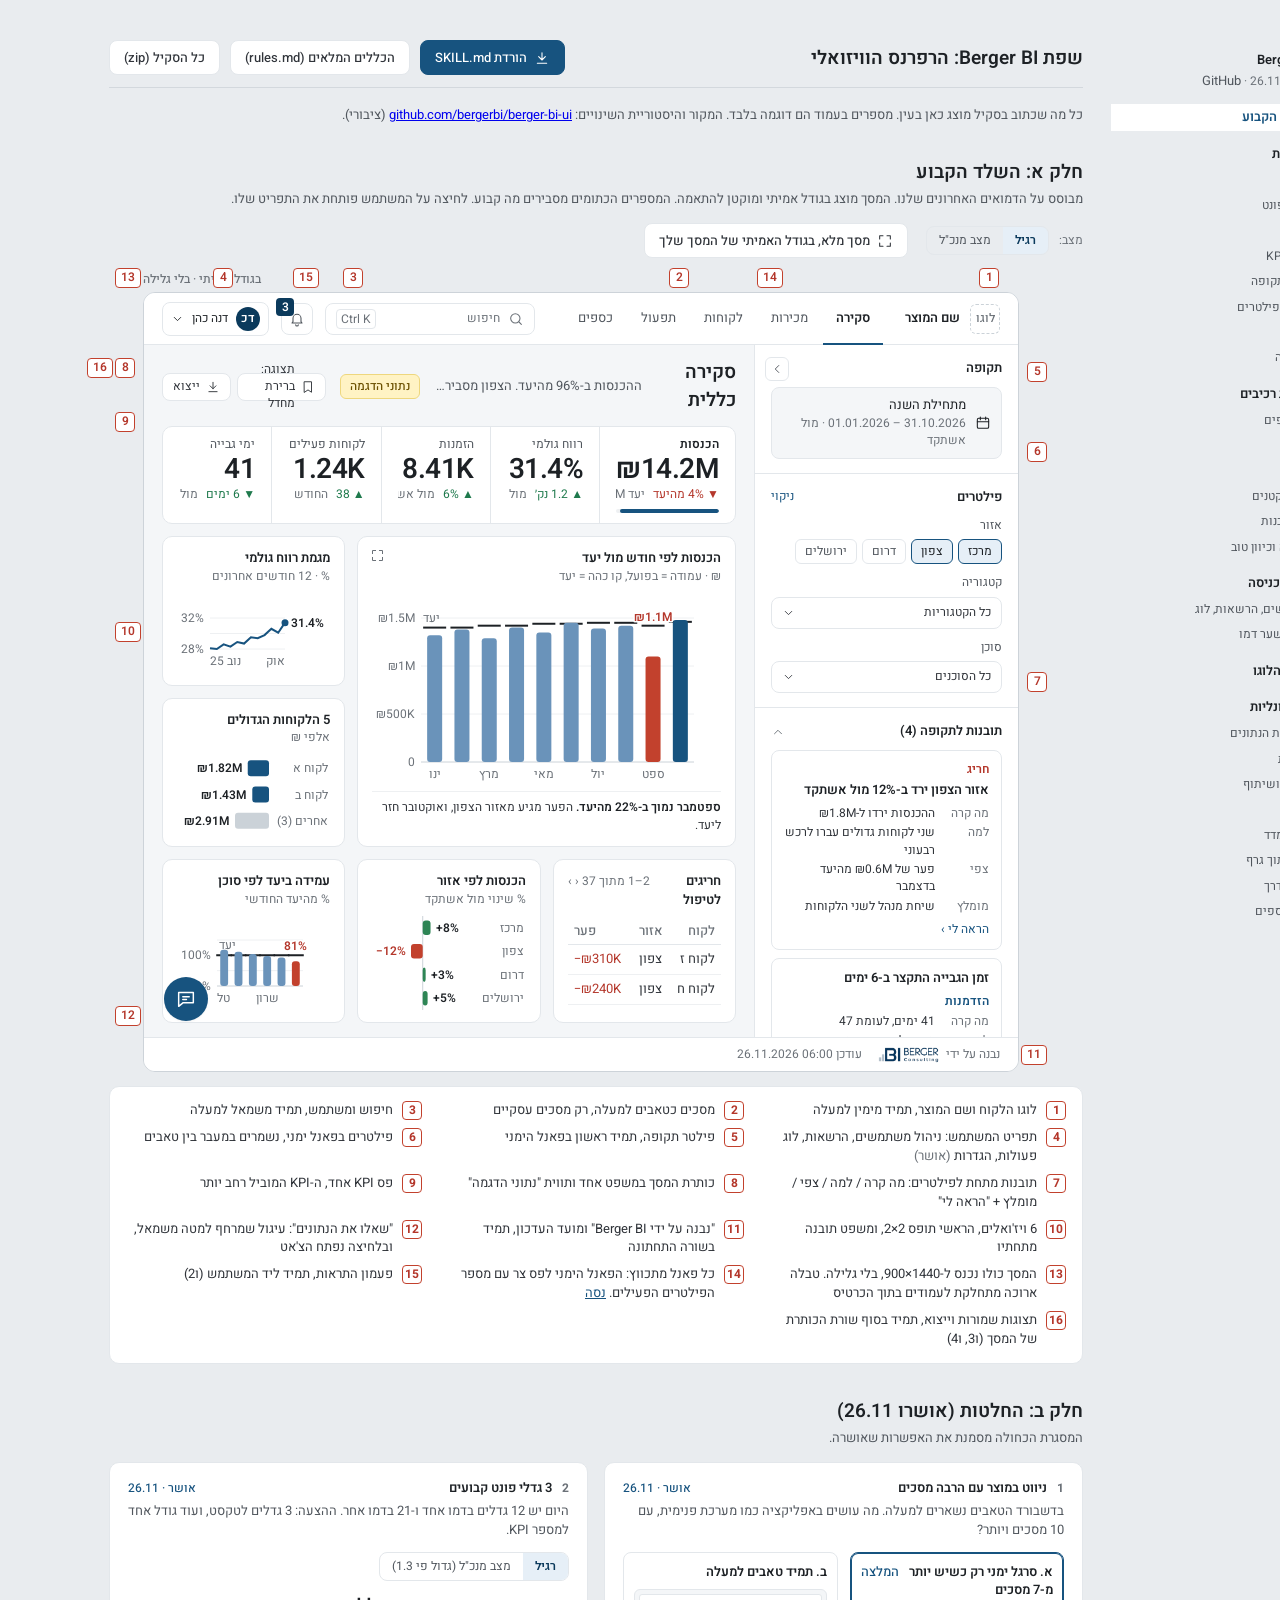
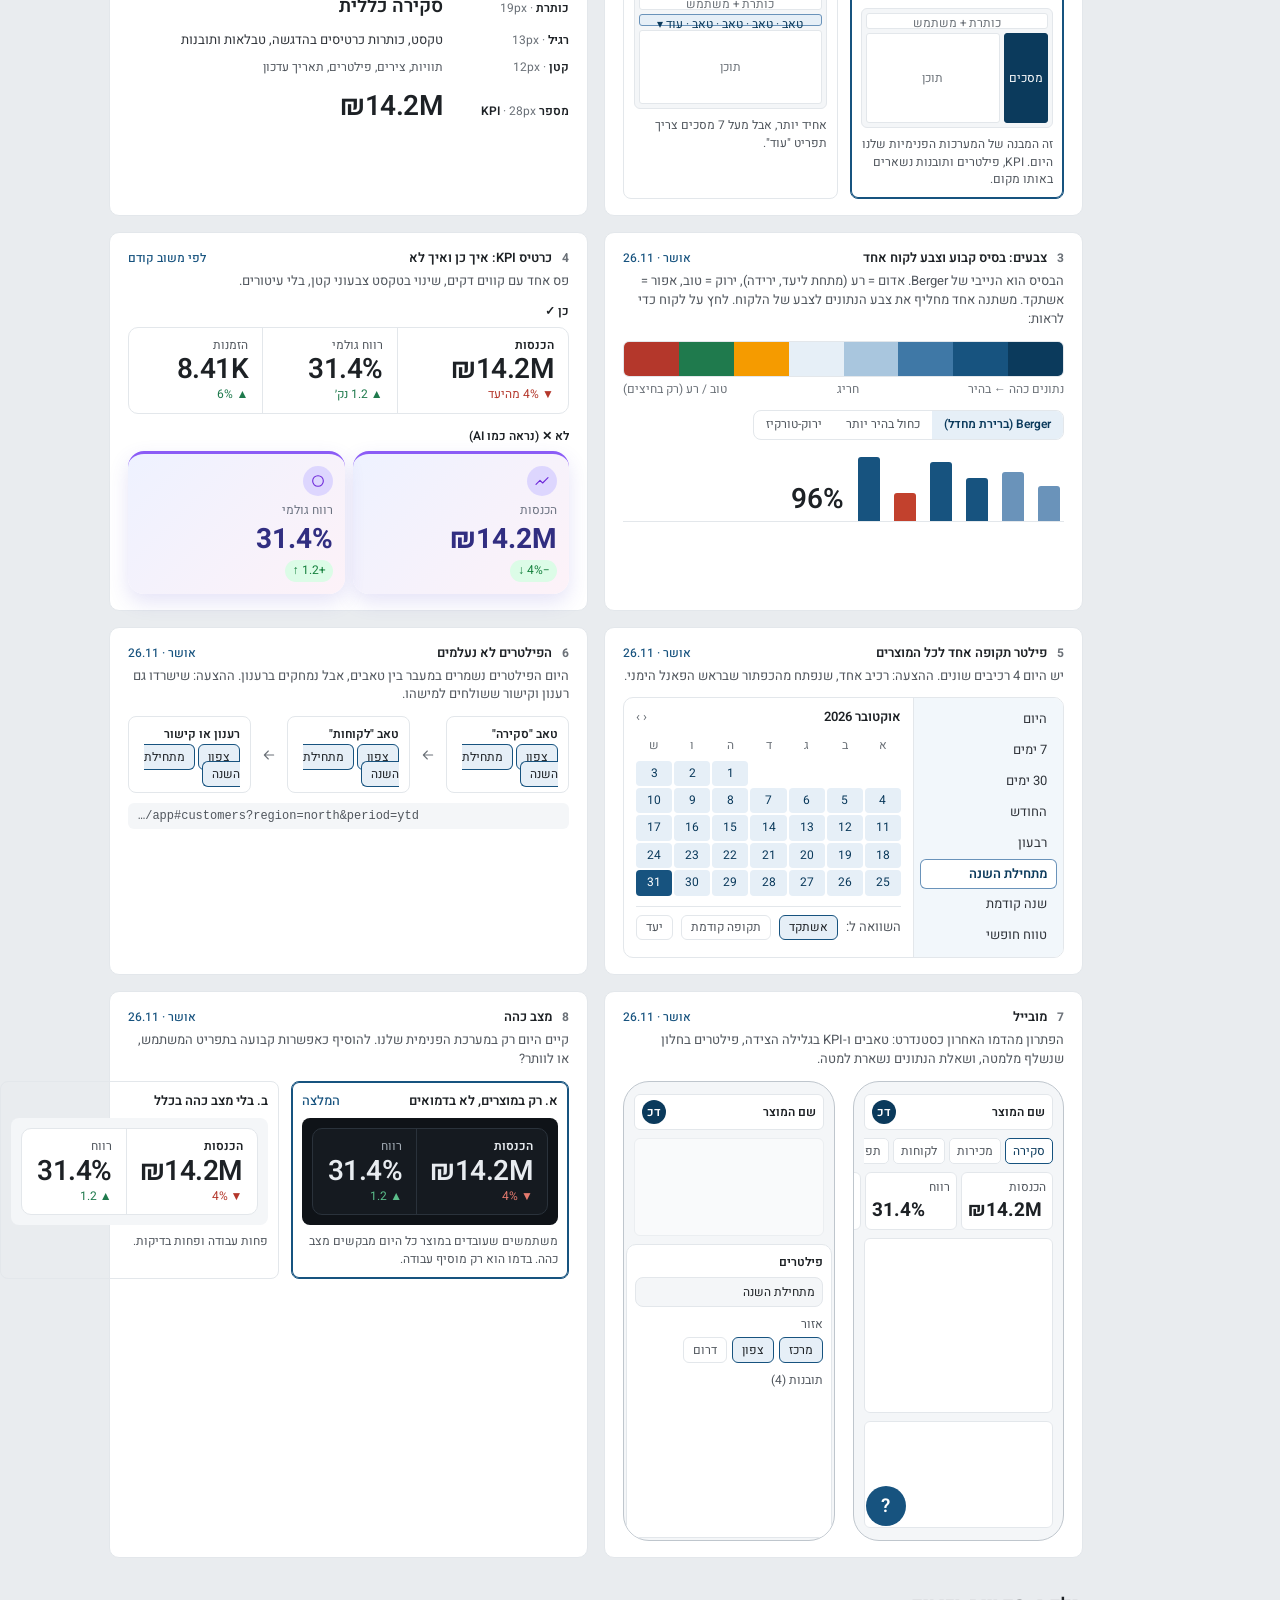
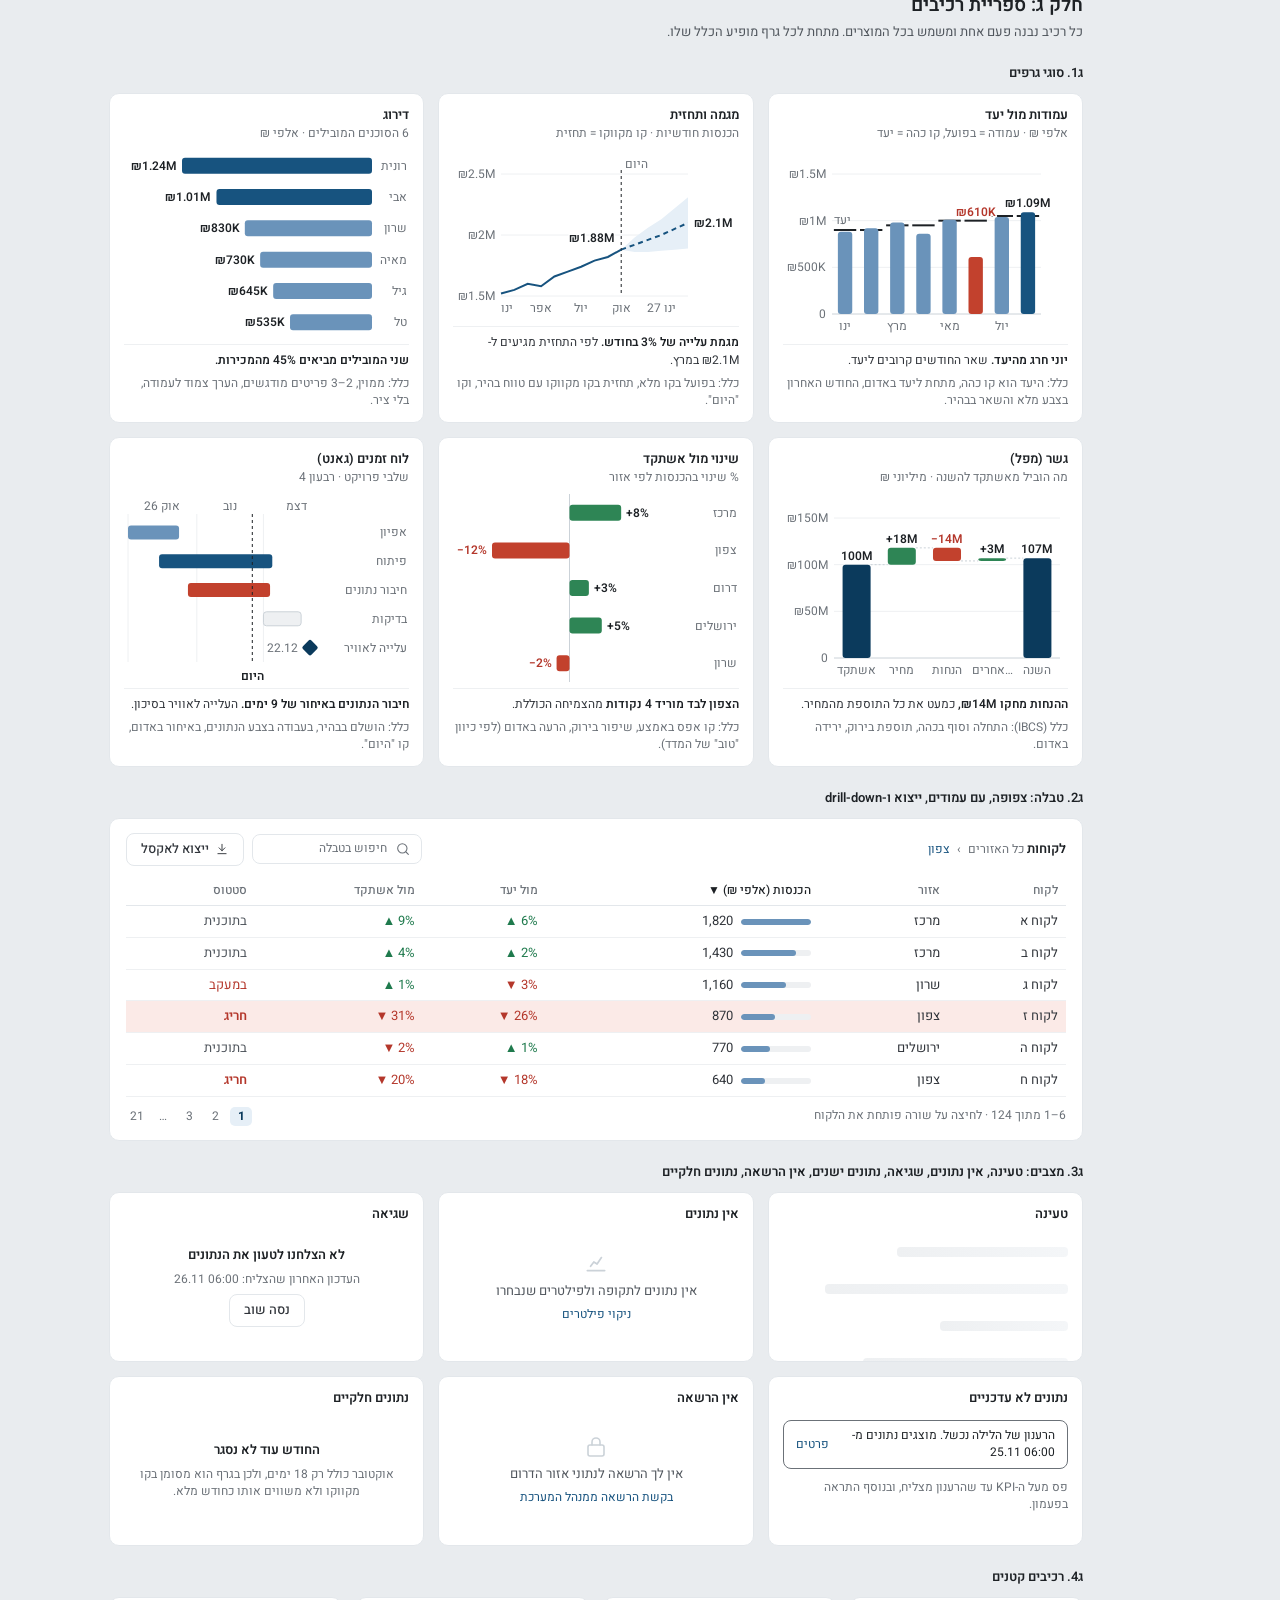
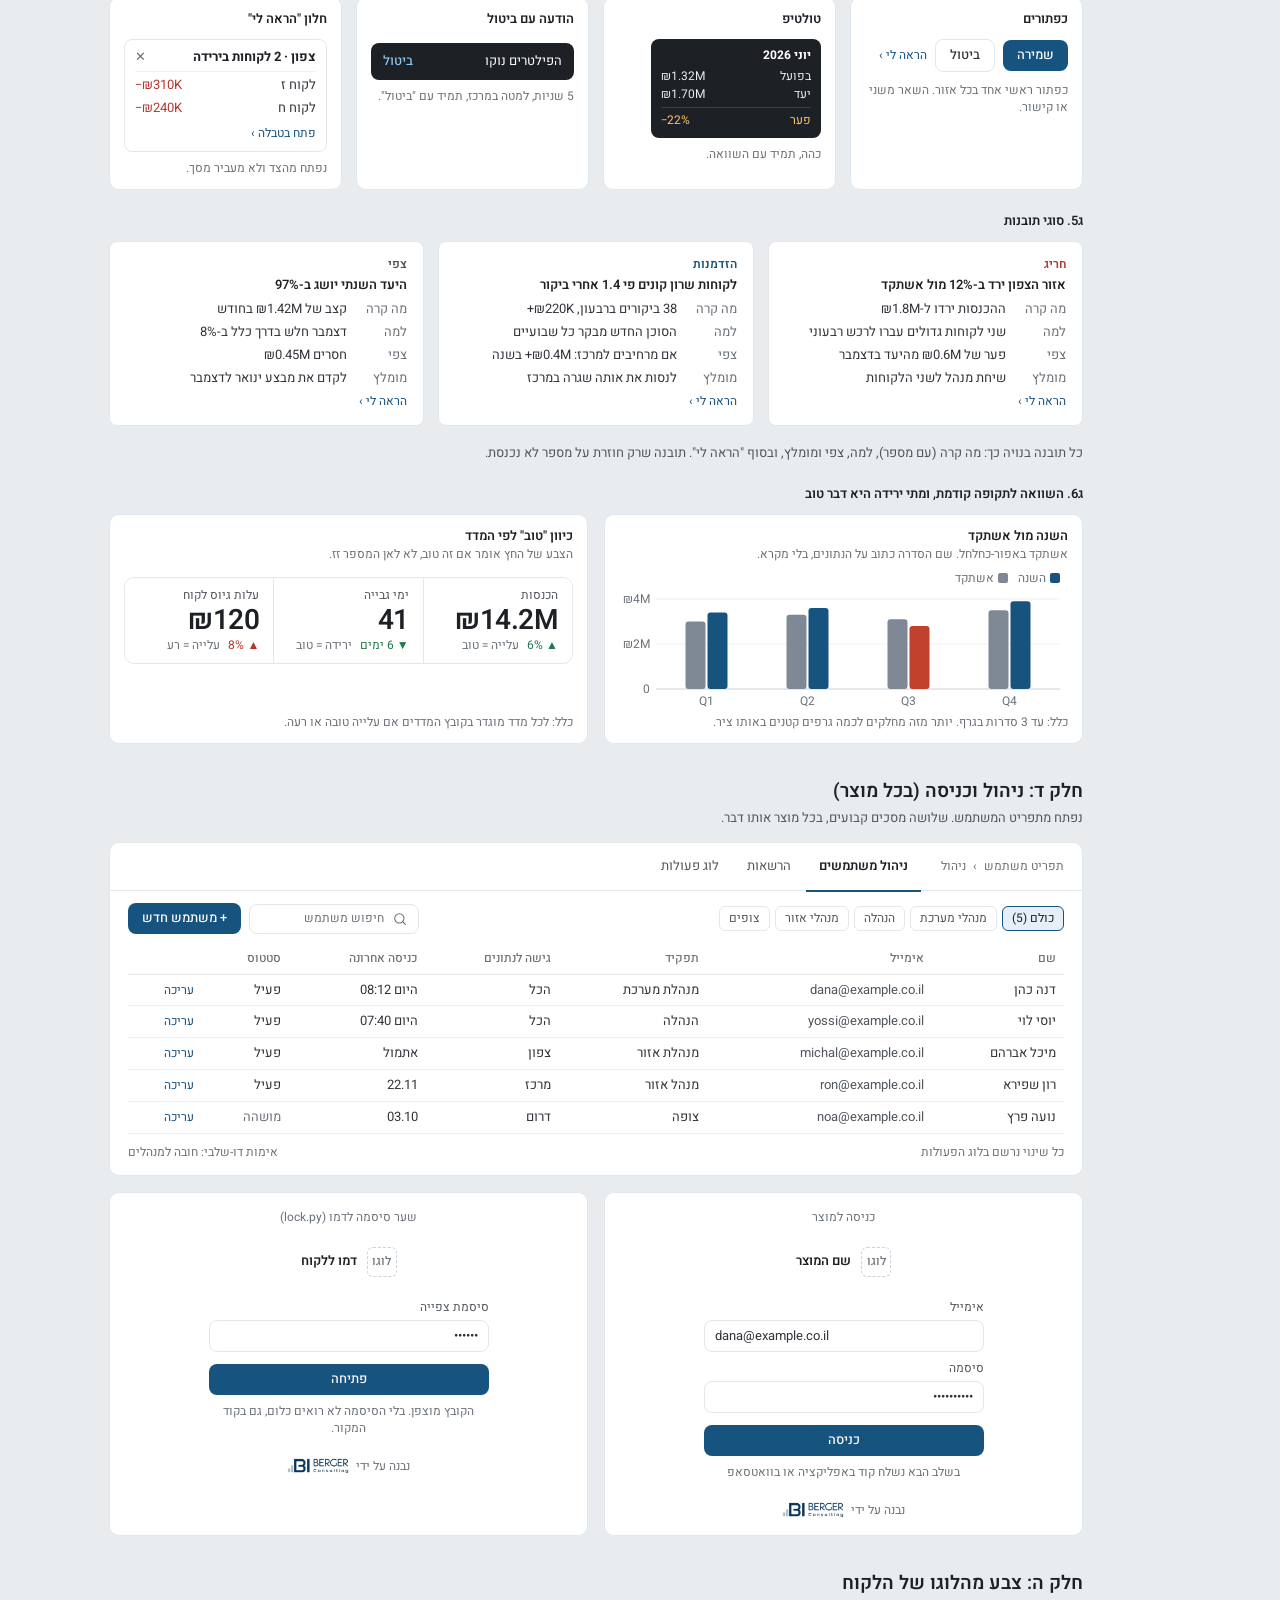
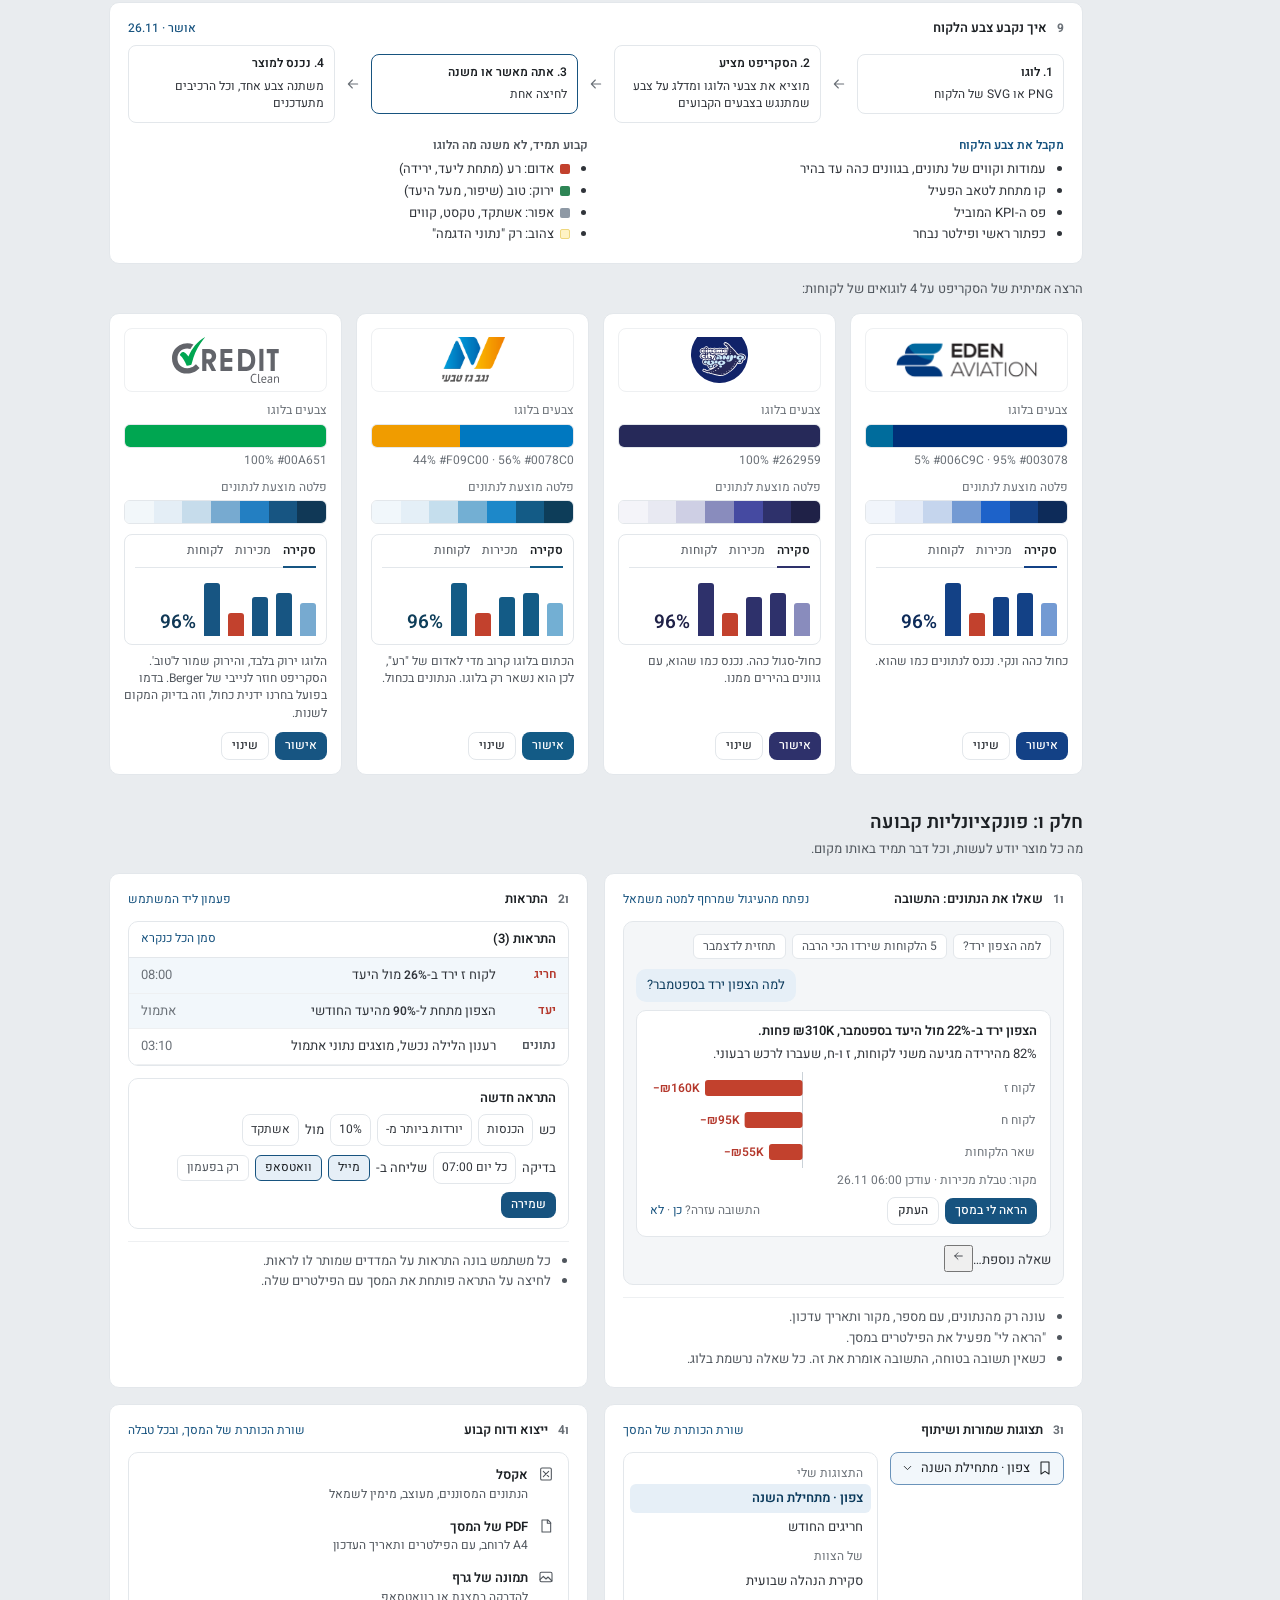
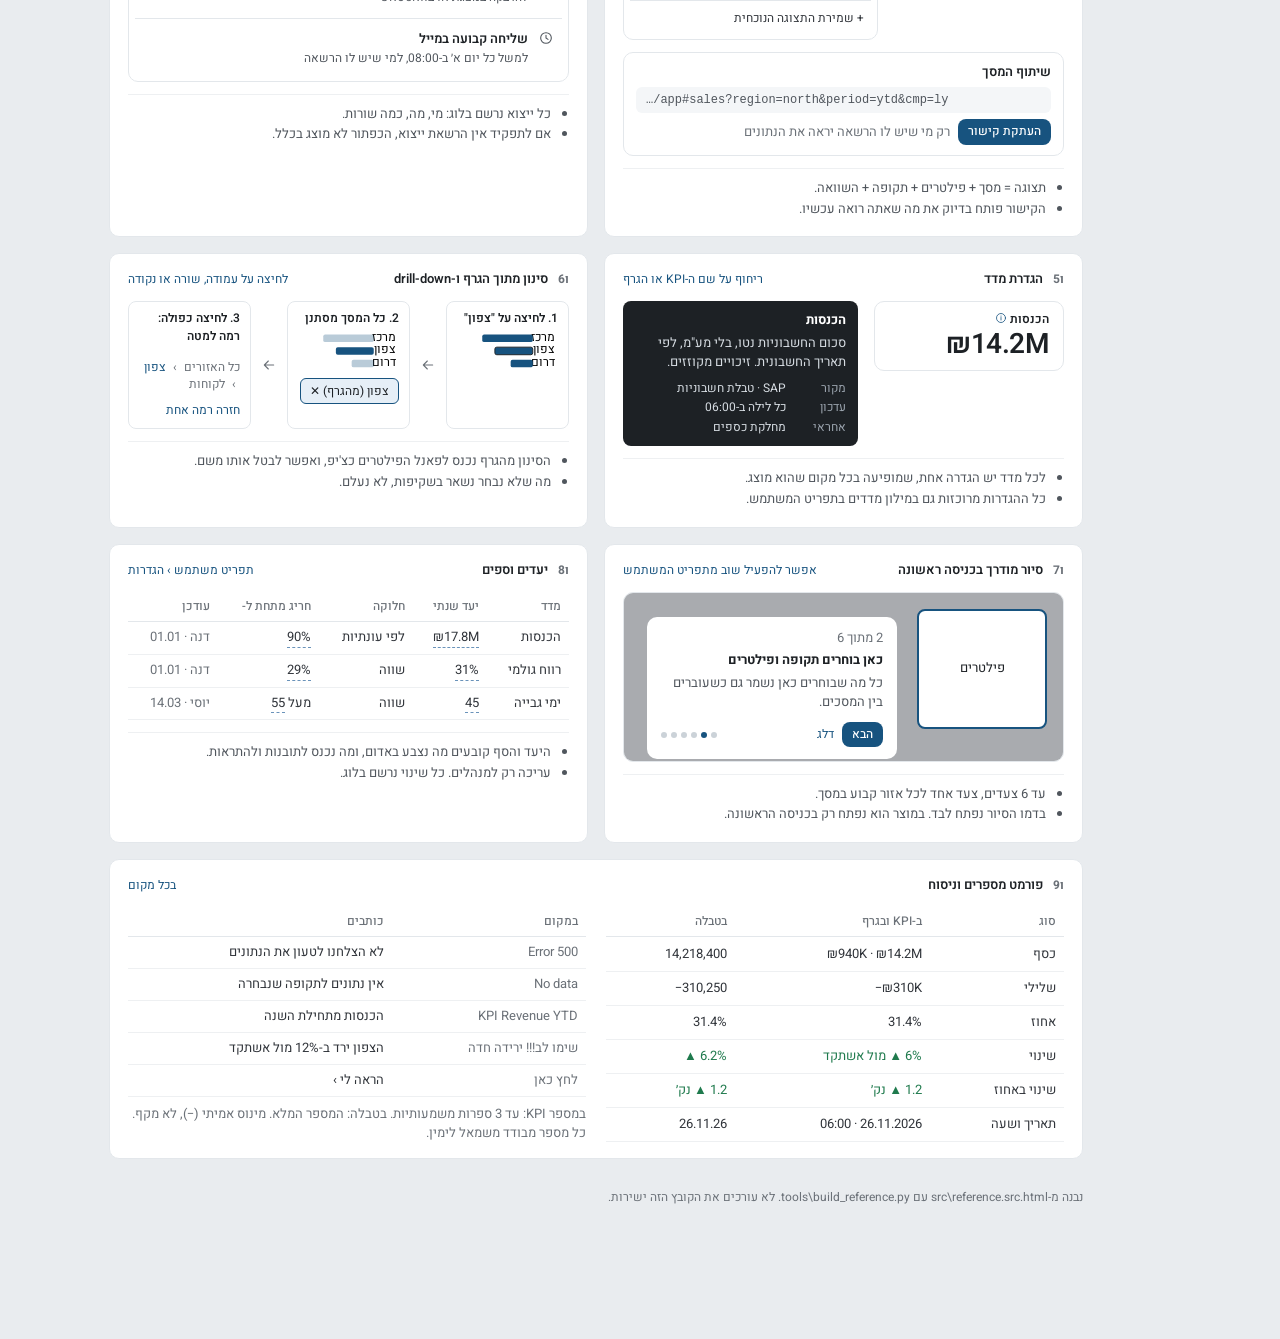
==== commit f2956b92: "v1.3: dogfood + 2nd review + research: Heebo-only, client.css, live starter, period picker, applied " ====
--- a/reference.html
+++ b/reference.html
@@ -4,6 +4,13 @@
 <meta charset="utf-8">
 <meta name="viewport" content="width=device-width,initial-scale=1">
 <title>שפת Berger BI</title>
+<meta name="description" content="השפה החזותית והפונקציונלית של דשבורדים ומוצרי BI של Berger BI: שלד מסך, ספריית גרפים, צבע מהלוגו, ניהול ובדיקות.">
+<meta property="og:title" content="שפת Berger BI">
+<meta property="og:description" content="סקיל ל-Claude, ערכת עיצוב וספריית גרפים לדשבורדים בעברית.">
+<meta property="og:image" content="https://bergerbi.github.io/berger-bi-ui/docs/img/hero.png">
+<meta property="og:url" content="https://bergerbi.github.io/berger-bi-ui/">
+<meta name="twitter:card" content="summary_large_image">
+<link rel="icon" href="data:image/svg+xml,%3Csvg xmlns='http://www.w3.org/2000/svg' viewBox='0 0 32 32'%3E%3Crect width='32' height='32' rx='6' fill='%2317537F'/%3E%3Crect x='7' y='16' width='4' height='9' rx='1' fill='%23fff'/%3E%3Crect x='14' y='11' width='4' height='14' rx='1' fill='%23fff'/%3E%3Crect x='21' y='7' width='4' height='18' rx='1' fill='%23fff'/%3E%3C/svg%3E">
 <link rel="preconnect" href="https://fonts.googleapis.com">
 <link href="https://fonts.googleapis.com/css2?family=Assistant:wght@400;500;600;700&family=Heebo:wght@400;500;600;700&display=swap" rel="stylesheet">
 <style id="bbi-tokens">
@@ -15,7 +22,7 @@
    ============================================================================ */
 
 :root{
-  /* ---- CLIENT: one ramp from the logo (9 = darkest) ---- */
+  /* ---- CLIENT ramp: Berger defaults. Per client, override in client.css (never edit here) ---- */
   --ramp-9:#0B3A5C; --ramp-7:#17537F; --ramp-5:#3F78A6; --ramp-3:#6A93BA;
   --ramp-2:#CFE0EE; --ramp-1:#E6EFF7; --ramp-0:#F2F7FB;
 
@@ -25,7 +32,7 @@
   --data-xl:var(--ramp-1);   /* forecast band, selected background */
   --brand:var(--ramp-7);     /* active tab, main button, links; >= 4.5:1 with white */
   --strong:var(--ramp-9);    /* start/end bars, avatar */
-  --cmp:#8E99A5;             /* last year / comparison only (target is a dark tick) */
+  --cmp:#7E8995;             /* last year / comparison only (target is a dark tick) */
   --on-brand:#FFFFFF; --on-strong:#FFFFFF;
 
   /* ---- FIXED: never changes, whatever the logo ---- */
@@ -36,12 +43,12 @@
   --ghost:#CBD2D8; --line:#E3E7EB; --grid:#EEF0F2;
   --bg:#F4F6F8; --surface:#FFFFFF; --hover:#F1F6FA;
   --demo-bg:#FFF3C4; --demo-ink:#6B5000; --demo-line:#EED77E;
-  --pop-bg:#1D2125; --pop-text:#E8ECF0;                            /* tooltip, toast */
+  --pop-bg:#1D2125; --pop-text:#E8ECF0; --pop-good:#7ED6A5; --pop-bad:#FF9B8F;   /* tooltip, toast (dark box) */
 
   /* ---- TYPE: 3 text sizes + one number size. Nothing else. ---- */
   --fs-s:12px; --fs-m:13px; --fs-l:19px; --fs-kpi:28px;
   --f-ui:"Heebo","Segoe UI",Arial,sans-serif;
-  --f-body:"Assistant","Segoe UI",Arial,sans-serif;
+  --f-body:var(--f-ui);   /* one font: Heebo has tabular digits by default; Assistant has none (measured) */
 
   /* ---- SHAPE / DEPTH / MOTION ---- */
   --r-card:10px; --r-ctl:8px; --r-chip:6px; --r-bar:3px;
@@ -61,12 +68,12 @@
 [data-theme="dark"]{
   color-scheme:dark;
   --surface:#151A20; --bg:#0F1318; --line:#2A323B; --grid:#232A32; --hover:#1B222A;
-  --ink:#E8ECF0; --text:#C9D0D7; --text-2:#A4ADB6; --text-3:#8D97A1; --ghost:#3A434D; --cmp:#4A5560;
+  --ink:#E8ECF0; --text:#C9D0D7; --text-2:#A4ADB6; --text-3:#8D97A1; --ghost:#3A434D; --cmp:#7A8693;
   --data:var(--ramp-3); --data-l:var(--ramp-5); --data-xl:color-mix(in srgb,var(--ramp-7) 30%,#0F1318); --brand:var(--ramp-3); --strong:var(--ramp-2);
   --good:#5BBE8A; --bad:#E57A6E; --good-mark:#4FAE7C; --bad-mark:#E0675A; --bad-xl:#3A1F1C;
   --on-brand:#0F1318; --on-strong:#0F1318;
   --demo-bg:#3A3210; --demo-ink:#F3DD8A; --demo-line:#5E5220;
-  --pop-bg:#E8ECF0; --pop-text:#1D2125;
+  --pop-bg:#E8ECF0; --pop-text:#1D2125; --pop-good:#1F7A4D; --pop-bad:#B4372B;
 }
 
 /* ---------- base ---------- */
@@ -100,9 +107,9 @@
 .hd-end{margin-inline-start:auto;display:flex;align-items:center;gap:10px}
 .search{display:flex;align-items:center;gap:8px;width:210px;height:32px;padding:0 10px;border:1px solid var(--line);border-radius:var(--r-ctl);color:var(--text-3);font-size:var(--fs-s)}
 .search kbd{margin-inline-start:auto;font:var(--fs-s) var(--f-ui);border:1px solid var(--line);border-radius:4px;padding:0 4px}
-.bell{position:relative;width:32px;height:32px;display:grid;place-items:center;border:1px solid var(--line);border-radius:var(--r-ctl);color:var(--text-2);cursor:pointer}
+.bell{position:relative;width:32px;height:32px;display:grid;place-items:center;background:transparent;border:1px solid var(--line);border-radius:var(--r-ctl);color:var(--text-2);cursor:pointer}
 .cnt{position:absolute;top:-6px;inset-inline-end:-6px;min-width:18px;height:18px;padding:0 4px;border-radius:4px;background:var(--strong);color:var(--on-strong);font:600 var(--fs-s)/18px var(--f-ui);text-align:center}
-.um{display:flex;align-items:center;gap:8px;padding:4px 8px;border:1px solid var(--line);border-radius:var(--r-ctl);font-family:var(--f-ui);font-size:var(--fs-s);color:var(--ink);cursor:pointer}
+.um{display:flex;align-items:center;gap:8px;padding:4px 8px;background:transparent;border:1px solid var(--line);border-radius:var(--r-ctl);font-family:var(--f-ui);font-size:var(--fs-s);color:var(--ink);cursor:pointer}
 .av{width:24px;height:24px;border-radius:50%;background:var(--strong);color:var(--on-strong);display:grid;place-items:center;font-size:var(--fs-s);font-weight:600}
 .menu{position:absolute;inset-inline-end:var(--pad);top:calc(100% - 2px);z-index:var(--z-menu);width:228px;background:var(--surface);border:1px solid var(--line);border-radius:var(--r-card);box-shadow:var(--sh-pop);padding:6px;font-family:var(--f-ui)}
 .menu .grp{font-size:var(--fs-s);color:var(--text-3);padding:8px 10px 2px}
@@ -141,6 +148,15 @@
 .ctx p{margin:0;color:var(--text-2);min-width:0;white-space:nowrap;overflow:hidden;text-overflow:ellipsis}
 .ctx h1,.ctx .demo{white-space:nowrap;flex:none}
 .ctx .pa{margin-inline-start:auto;display:flex;gap:6px}          /* page actions: views, export */
+/* applied filters under the title: what the numbers are filtered by, one click to clear */
+.applied{display:flex;flex-wrap:wrap;gap:6px;align-items:center;font-size:var(--fs-s);color:var(--text-2);margin-top:-4px}
+.applied .chip{display:inline-flex;gap:6px;align-items:center}
+.applied .chip::after{content:"✕";color:var(--text-3)}
+/* period picker */
+.per-pop{width:260px;padding:8px}
+.per-pop .grid2{display:grid;grid-template-columns:1fr 1fr;gap:4px}
+.per-pop .it.on{background:var(--data-xl);color:var(--ink);font-weight:600}
+.per-pop label{display:block;font-size:var(--fs-s);color:var(--text-3);margin:8px 4px 4px}
 .demo{padding:3px 9px;background:var(--demo-bg);color:var(--demo-ink);border:1px solid var(--demo-line);border-radius:var(--r-chip);font-family:var(--f-ui);font-size:var(--fs-s);font-weight:500}
 .stale{display:flex;gap:10px;align-items:center;padding:6px 12px;border:1px solid var(--text-3);background:var(--surface);border-radius:var(--r-ctl);font-size:var(--fs-s);color:var(--ink)}
 
@@ -233,7 +249,10 @@
 .tour{position:fixed;z-index:var(--z-modal);width:280px;background:var(--surface);border:1px solid var(--line);border-radius:var(--r-card);padding:12px 14px;box-shadow:var(--sh-pop)}
 .tour-hole{position:fixed;z-index:calc(var(--z-modal) - 1);border:2px solid var(--brand);border-radius:var(--r-ctl);box-shadow:0 0 0 9999px rgba(15,19,24,.35);pointer-events:none}
 .fbtn{align-items:center;gap:6px;height:32px;padding:0 10px;border:1px solid var(--line);border-radius:var(--r-ctl);background:var(--surface);color:var(--text);font:var(--fs-s) var(--f-ui);cursor:pointer}
-.toast button{all:unset;cursor:pointer;color:var(--ramp-3);font-weight:600}
+.toast button{all:unset;cursor:pointer;color:var(--ramp-2);font-weight:600}
+.toast button:focus-visible{outline:2px solid var(--pop-text);outline-offset:2px}
+.tip .up{color:var(--pop-good)} .tip .dn,.tip .acc{color:var(--pop-bad)}
+[data-theme="dark"] .ft .by img{filter:brightness(0) invert(.85)}   /* Berger BI logo stays visible in dark mode */
 
 /* tablet 760-1199: panel becomes a bottom sheet opened by .fbtn; 2 chart columns */
 .fbtn,.sheet-bg{display:none}
@@ -554,7 +573,7 @@
 <body>
 <div class="doc">
 
-<aside class="side"><div class="brand">שפת Berger BI</div><div class="ver">גרסה 1.1 · 26.11.2026</div><a class="l1" href="#pa">א. השלד הקבוע</a><a class="l1" href="#pb">ב. החלטות</a><a class="l2" href="#b1">ניווט</a><a class="l2" href="#d2">3 גדלי פונט</a><a class="l2" href="#d3">צבעים</a><a class="l2" href="#b4">כרטיס KPI</a><a class="l2" href="#b5">פילטר תקופה</a><a class="l2" href="#b6">שמירת פילטרים</a><a class="l2" href="#b7">מובייל</a><a class="l2" href="#b8">מצב כהה</a><a class="l1" href="#pc">ג. ספריית רכיבים</a><a class="l2" href="#c1">סוגי גרפים</a><a class="l2" href="#c2">טבלה</a><a class="l2" href="#c3">מצבים</a><a class="l2" href="#c4">רכיבים קטנים</a><a class="l2" href="#c5">סוגי תובנות</a><a class="l2" href="#c6">השוואה וכיוון טוב</a><a class="l1" href="#pd">ד. ניהול וכניסה</a><a class="l2" href="#pd1">משתמשים, הרשאות, לוג</a><a class="l2" href="#pd2">כניסה ושער דמו</a><a class="l1" href="#pe">ה. צבע מהלוגו</a><a class="l1" href="#pf">ו. פונקציונליות</a><a class="l2" href="#f1">שאלו את הנתונים</a><a class="l2" href="#f2">התראות</a><a class="l2" href="#f3">תצוגות ושיתוף</a><a class="l2" href="#f4">ייצוא</a><a class="l2" href="#f5">הגדרת מדד</a><a class="l2" href="#f6">סינון מתוך גרף</a><a class="l2" href="#f7">סיור מודרך</a><a class="l2" href="#f8">יעדים וספים</a><a class="l2" href="#f9">פורמט וניסוח</a></aside>
+<aside class="side"><div class="brand">שפת Berger BI</div><div class="ver">עודכן 26.11.2026 · <a href="https://github.com/bergerbi/berger-bi-ui" style="display:inline;padding:0;border:0">GitHub</a></div><a class="l1" href="#pa">א. השלד הקבוע</a><a class="l1" href="#pb">ב. החלטות</a><a class="l2" href="#b1">ניווט</a><a class="l2" href="#d2">3 גדלי פונט</a><a class="l2" href="#d3">צבעים</a><a class="l2" href="#b4">כרטיס KPI</a><a class="l2" href="#b5">פילטר תקופה</a><a class="l2" href="#b6">שמירת פילטרים</a><a class="l2" href="#b7">מובייל</a><a class="l2" href="#b8">מצב כהה</a><a class="l1" href="#pc">ג. ספריית רכיבים</a><a class="l2" href="#c1">סוגי גרפים</a><a class="l2" href="#c2">טבלה</a><a class="l2" href="#c3">מצבים</a><a class="l2" href="#c4">רכיבים קטנים</a><a class="l2" href="#c5">סוגי תובנות</a><a class="l2" href="#c6">השוואה וכיוון טוב</a><a class="l1" href="#pd">ד. ניהול וכניסה</a><a class="l2" href="#pd1">משתמשים, הרשאות, לוג</a><a class="l2" href="#pd2">כניסה ושער דמו</a><a class="l1" href="#pe">ה. צבע מהלוגו</a><a class="l1" href="#pf">ו. פונקציונליות</a><a class="l2" href="#f1">שאלו את הנתונים</a><a class="l2" href="#f2">התראות</a><a class="l2" href="#f3">תצוגות ושיתוף</a><a class="l2" href="#f4">ייצוא</a><a class="l2" href="#f5">הגדרת מדד</a><a class="l2" href="#f6">סינון מתוך גרף</a><a class="l2" href="#f7">סיור מודרך</a><a class="l2" href="#f8">יעדים וספים</a><a class="l2" href="#f9">פורמט וניסוח</a></aside>
 <div class="body">
 <div class="topbar"><h1>שפת Berger BI: הרפרנס הוויזואלי</h1><span class="sp"></span>
   <button class="dl main" onclick="dl('f-skill','SKILL.md')"><svg class="ico" viewBox="0 0 24 24"><path d="M12 4v11M7 10l5 5 5-5M5 20h14"/></svg>הורדת SKILL.md</button>
@@ -563,7 +582,7 @@
 </div>
 <div id="flash" class="toast-x" hidden style="position:fixed;bottom:24px;left:50%;transform:translateX(-50%);z-index:300"></div>
 <div id="cpBox" hidden style="position:fixed;inset:10% 10%;z-index:300;background:#fff;border:1px solid var(--line);border-radius:10px;padding:16px;display:flex;flex-direction:column;gap:8px"><div style="display:flex;justify-content:space-between"><span>העתיקו את הטקסט ושמרו בקובץ <b></b></span><button class="dl" onclick="this.closest('#cpBox').hidden=true">סגירה</button></div><textarea readonly style="flex:1;font:12px Consolas,monospace;direction:ltr"></textarea></div>
-<p class="intro">כל מה שכתוב בסקיל מוצג כאן בעין. מספרים בעמוד הם דוגמה בלבד. המקור והיסטוריית השינויים: <a href="https://github.com/bergerbi/berger-bi-ui" target="_blank" rel="noopener">github.com/bergerbi/berger-bi-ui</a> (פרטי, לצוות).</p>
+<p class="intro">כל מה שכתוב בסקיל מוצג כאן בעין. מספרים בעמוד הם דוגמה בלבד. המקור והיסטוריית השינויים: <a href="https://github.com/bergerbi/berger-bi-ui" target="_blank" rel="noopener">github.com/bergerbi/berger-bi-ui</a> (ציבורי).</p>
 
 <!-- ======================= PART A: SHELL ======================= -->
 <h2 class="sec-t" id="pa">חלק א: השלד הקבוע</h2>
@@ -650,7 +669,7 @@
     </div>
     <div class="grid">
       <div class="card lead">
-        <svg class="ico cx" viewBox="0 0 24 24"><path d="M4 9V4h5M20 9V4h-5M4 15v5h5M20 15v5h-5"/></svg><h3>הכנסות לפי חודש מול יעד</h3><span class="sub">₪ · עמודה = בפועל, קו אפור = יעד</span>
+        <svg class="ico cx" viewBox="0 0 24 24"><path d="M4 9V4h5M20 9V4h-5M4 15v5h5M20 15v5h-5"/></svg><h3>הכנסות לפי חודש מול יעד</h3><span class="sub">₪ · עמודה = בפועל, קו כהה = יעד</span>
         <div class="chart" id="s-lead"></div>
         <div class="one"><b>ספטמבר נמוך ב-<span class="n">22%</span> מהיעד.</b> הפער מגיע מאזור הצפון, ואוקטובר חזר ליעד.</div>
       </div>
@@ -859,7 +878,7 @@
 <h3 class="sub-t" id="c1">ג1. סוגי גרפים</h3>
 <div class="gallery">
   <div class="card gc">
-    <h3>עמודות מול יעד</h3><span class="sub">אלפי ₪ · עמודה = בפועל, רקע אפור = יעד</span>
+    <h3>עמודות מול יעד</h3><span class="sub">אלפי ₪ · עמודה = בפועל, קו כהה = יעד</span>
     <div class="chart" id="g-cols"></div>
     <div class="one"><b>יוני חרג מהיעד.</b> שאר החודשים קרובים ליעד.</div>
     <div class="rule">כלל: היעד הוא קו כהה, מתחת ליעד באדום, החודש האחרון בצבע מלא והשאר בבהיר.</div>
@@ -1277,10 +1296,10 @@
 - Use the starter's classes and `BBI.*` charts. No custom CSS or SVG for something the kit already has.
 
 ## New screen or demo
-1. Copy these from `${CLAUDE_SKILL_DIR}` next to the page: `starter.html`, `tokens.css`, `bbi-charts.js`, `bbi-shell.js`, `bbi-logo.png`.
-2. Rename `starter.html` and replace its demo data. Keep its structure.
-3. Set the client color: run `python -I ${CLAUDE_SKILL_DIR}/logo_palette.py <logo>` (needs Pillow for PNG), then paste the printed `--ramp-*` line into the CLIENT block of the copied `tokens.css`.
-4. Check: open the page with `#audit` and include `bbi-audit.js`. The result must be an empty list.
+1. Copy these from `${CLAUDE_SKILL_DIR}` next to the page: `starter.html`, `tokens.css`, `client.css`, `bbi-charts.js`, `bbi-shell.js`, `bbi-logo.png`.
+2. Rename `starter.html` and read it (15 KB, it is the template). Replace the demo data inside `draw(state)` and keep the structure. `draw` runs again on every filter change. Data that isn't real is fine, as long as it carries the "נתוני הדגמה" badge.
+3. Client color: run `python -I ${CLAUDE_SKILL_DIR}/logo_palette.py <logo>` (needs Pillow for PNG), then paste the printed line into `client.css` (10 lines). If there is no logo, skip this step.
+4. Check: open the page with `?audit` and inject `bbi-audit.js` from the browser console (don't ship it to the client). The result must be an empty list; it also fails on an empty page. To check the page at every size and in dark mode, run `node tools/audit.mjs` from the repo.
 
 ## Hard rules
 - **Layout:**
@@ -1340,7 +1359,7 @@
   | `--fs-kpi` | 28 | 36 | מספרי KPI בלבד |
 
 - **מסך מעל 1700px:** כל הגדלים עולים ביחד בכחצי פיקסל.
-- **טקסט בגרפים:** נשאר 12px. `bbi-charts.js` מצייר בגודל האמיתי של הכרטיס.
+- **טקסט בגרפים:** `--fs-s` (12, וגדל ביחד איתו במצב מנכ"ל). `bbi-charts.js` מצייר בגודל האמיתי של הכרטיס.
 - **גופנים:** Heebo לממשק ולמספרים, Assistant לטקסט רץ. בדמו offline מטמיעים אותם כ-woff2, אחרת נטען גופן חלופי שנראה אחרת.
 - **מספרים:** תמיד `.num` (ספרות ברוחב קבוע) ו-`.n` (בידוד משמאל לימין). בטבלה, עמודת מספרים מקבלת `td.num` (מיושר לשמאל).
 - **משקלים:** 400 / 500 / 600 בלבד.
@@ -1405,7 +1424,7 @@
   - "היום" = קו מקווקו כהה
   - חודש שעוד לא נסגר = מקווקו
 - **מידות:**
-  - עמודה: 12–24px, פינה 3
+  - עמודה: 4–28px לפי הרוחב (הספרייה מחשבת), פינה 3
   - קו: 2px, נקודה ברדיוס 3.5
   - רווח של 4px בין תווית לסימון
   - עד 6 תוויות בציר. קיצורים: K / M
@@ -1420,11 +1439,11 @@
   - שינוי מול אשתקד
   - גאנט
 - **טכנולוגיה:** `bbi-charts.js` (קריאה אחת לכל גרף, ראו `docs/charts.md`). לא מציירים SVG ידנית בדף.
-- **נגישות:** לכל גרף `role="img"` ו-`aria-label` לפי הכותרת. הנתונים זמינים גם כטבלה דרך "הראה לי".
+- **נגישות:** לכל גרף `role="img"` ו-`aria-label` לפי הכותרת. הנתונים זמינים בטולטיפ. טבלה דרך "הראה לי" עוד לא קיימת בספרייה, ובונים אותה בעמוד.
 - **אינטראקציה:**
   - ריחוף: קו אנכי ומעמעם את השאר (`.dim`), טולטיפ כהה עם השוואה
   - לחיצה: מסננת את כל המסך
-  - לחיצה כפולה: רמה אחת למטה
+  - לחיצה כפולה: רמה אחת למטה (עוד לא בנוי, מממשים דרך `onClick`)
 
 ## 7. תובנות
 - **בפאנל הימני:** 4–6 תובנות, מחושבות לפי הפילטרים.
@@ -1438,18 +1457,30 @@
   6. מומלץ
   7. "הראה לי"
 - תובנה שרק חוזרת על מספר לא נכנסת.
+- **איך בוחרים אילו תובנות להציג** (כמו Tableau Pulse ו-Microsoft Quick Insights):
+  - ציון = השפעה × מובהקות × יכולת פעולה × חידוש.
+    - השפעה: חלק הפריט מכלל השינוי (0–1)
+    - מובהקות: כמה רחוק מהטווח הצפוי (|z|/4, עד 1)
+    - יכולת פעולה: 1 אם יש בעלים או מנוף בשם (סניף, סוכן, מוצר), אחרת 0.5
+    - חידוש: 0.4 אם אותה תובנה הוצגה בתקופה הקודמת
+  - **לא מציגים** כשהשינוי קטן מ-3%, או כשהוא בתוך הטווח הרגיל (|z| < 2), או כשההשפעה קטנה מ-5%.
+  - עד 3 תובנות בכל פעם, לכל היותר אחת מכל סוג, ותמיד אחת חיובית אם יש כזו.
+  - כל מספר בתובנה מגיע מחישוב ולא מטקסט חופשי. חסר ערך? משמיטים את המשפט.
 
 ## 8. תקופה ופילטרים
-- **פילטר תקופה:** רכיב אחד בראש הפאנל.
-  - בחירות מהירות: היום / 7 ימים / 30 ימים / החודש / רבעון / מתחילת השנה / שנה קודמת / טווח חופשי
-  - השוואה ל: אשתקד / תקופה קודמת / יעד
+- **פילטר תקופה:** רכיב אחד בראש הפאנל (`data-period` ב-`starter.html`).
+  - בחירות מהירות: החודש / הרבעון / מתחילת השנה / 12 חודשים אחרונים / שנה קודמת / טווח חופשי
+  - השוואה ל: אשתקד / תקופה קודמת / יעד (`data-cmp`)
+  - לקוח עם שנת כספים שלא מתחילה בינואר: מגדירים את חודש ההתחלה, ו"מתחילת השנה" מחושב ממנו.
+- **שורת "מסונן לפי"** מתחת לכותרת (`data-applied`): כל פילטר פעיל כצ'יפ עם ✕, ועוד "נקה הכל". ככה תמיד רואים לפי מה המספרים מסוננים.
+- **מצב "אין תוצאות אחרי סינון"** שונה ממצב "אין נתונים": המשפט "אין תוצאות לפילטרים שנבחרו" והכפתור "נקה סינון".
 - **פילטרים:** צ'יפים כשיש עד 6 ערכים, רשימה נפתחת עם חיפוש כשיש יותר. "ניקוי" ליד הכותרת.
 - **שמירה:**
   - המצב משותף לכל הטאבים
   - נשמר ב-sessionStorage
   - נכתב בכתובת: `#screen?region=north&period=ytd&cmp=ly`
   - רענון או קישור פותחים אותו מצב בדיוק
-- **פילטר מתוך גרף** נכנס לפאנל כצ'יפ "(מהגרף)". מה שלא נבחר נשאר בשקיפות, לא נעלם.
+- **פילטר מתוך גרף:** `onClick` קורא ל-`BBIShell.set(...)`, והפילטר מופיע בשורת "מסונן לפי". לחיצה נוספת מבטלת אותו. עמעום של מה שלא נבחר עוד לא בנוי.
 
 ## 9. טבלאות
 - **מבנה:**
@@ -1539,12 +1570,12 @@
 - [ ] לוגו Berger BI וזמן העדכון בשורה התחתונה
 - [ ] `bbi-audit.js` מחזיר רשימה ריקה (פותחים את הדף עם `#audit`)
 </script>
-<script type="text/plain" id="f-zip">[base64]/9nFyaDAc0dYzkij6qRqpJ6CY86EnvJ/PyM8H8NMIO6UcZsri8mydXT+suWy+kqsTOczHJ+NXYaJVJ6syyC1k9OZdxknsPzrRaXIZRDNQuoMykylHhQ4NT721ggvMhztf5nh/LcnHL8S9Twn3WBp7LzAZ8bi6cXnJ7nU+dH+lzgzy7tIOXSO0PLNSuYzv1B5bJNsxKcy1poljFar2GltlLEJOr9qCU7+nhwm1iwwI0tFL8/zXu/eHSSej3u9e/dwTNRCeihur5fjyMR4Xrg5NwN66a1Aq4TWjGpj6pRFGzhSk9zSpaQllDGtQ6cVOQfh5tQUvRzD4SldkoUl0QyHKKtK5gm/4itXZumGm5FS62tv5qRdUTtXMmRCr1BampAlXVPBKJSQ2hvURnt66QscmjYisOB8v2lJpxIjMJEcmqihZtQDcpT8bHtdwaIp0xuNFUvubX3/zpu2U5Re7CfqZZh0SiHeH/yIfGLDpTgAbTwzlrF0XlhP9m7gNbdj6FgqU0YwTmrD+yyGEJGm3Buz/U60XzjUSjhHaRzlwcG4GJabHnhydee8WeDw/JyhPP/iSUzizIL8bCOQufQQisezwky4IlLilJZ3ZMH5e7sfgXaUaFX+7A+HJ/vPjx6/OD8en5y8OBo/+2MJTS89fOIQC2qEctN+nN7/zjj7PyjB18pMTdHqaVn09go8I7adHwWOKFhqlagJ0rtYd1RhseG4g/O2q33Herhf4Jx80k6yoSihEWynUbYrPzMa+Rg/0eU2l/OiFYq8p6Jd4Vd849cl+sw1hzOplFlGtM9OnwwyTqLRCufTBFsrtacGZZ5bsWjzYQklNSVi8wuHJ+PHpxeolKnnbGBJ4K3kb+6gV/QeFDicUT0fwTDzN6BjKf0M5T3RNdInZKSuVddQgjPeZ3gLXMwIllynPBad86gIQoMWrV9BSecTI56yOUfSR1GfRI8cDYeR0RemZTN0iV7JrAvssy2i37lony3ZhXROGu2iVWZw5L3UUzdI/F9LhV/HgnSXxPKMTQmt0KQyeM5jUBnvzWLEIaVpfsKiC4zjMJVoHa3lfEA8kWhs0isaxb/HZ2NUQjfrAX2ycd4s4cevKBINjCbsfXizl0J9ZownO8JWeBf+HN6FK4Rvwg3C2/A6vN3CL+N3H22WqZHFETAXMbHkZprcuq59N8/[base64]/7cHKq5UTWgk9ocsr22S9/+NP73QfF3udszA+LB7vH5SDGmIlLgkiHL0pu1i9/+Ot/8MnPEb4O1yyQV+Hf4X34LrwuB2vOxGluSr7dYEIpFnca9lqLZZQt+5VcEFu0QxSBN7As+hRwvHYADjmXusF2knuKIdbMxTaXdIXwXfg+XPHVTbzeRvg2/DO8Tc+vw9fhJvwL29gKV+H78Iq/uAlvt1KqI1qYRIC1r7AdvA/X4V14i3AVXoe/cNAt5job8ox0PAlthM6s5G1fIJ2QpL6MO2hzImbBRKnSSzZaPoBJzdmsvz0Fb4Wb8IqTfRtuwpvwLlxzhX8L34Tr8A/G+z0/vC0r/H0rqWHrsbXGbg2K3n8BUEsDBBQAAAAIAAAAIVwC4gwLgAcAAOoRAAAZAAAAYmVyZ2VyLWJpLXVpL2JiaS1hdWRpdC5qc61Y3XLbuBW+91OcsDNZ0KYhWY6T2jKdiT3xNDPbdGeTbi8UXYDkEQkbBLgAKNnJ+rl63yfrHJDUj+102k40HhkEwPOP833QaB/SH/jZA4Ask4eiLaTnNw7+9U/IK8xvHQi4RFuihcsP0IgSQZRCaufBVwiVsAXYVqFLQBuoTYEKNGKBBYn8u8MzEEUB5y63svHgbJ5G24qii/[base64]/4ydlRAnklrAclMlTkv/BglmiVaIKrP7LSYH+0xxatzr00GlgM3/YA1s+2zFgew7eQQA81hZzXwucVG82+FHx+MCrjaZ8pqOEt1NwpmSMbJ/Aq5rVo2Me2ztDGcAazcQL933wKD9uKVFuzmU2gTCCbbxQuIIUlpBfAljBKYXJyEsN5Cnx8fDr5M7yFJYzgaMJPJ3AGjC3hAPiY9ozgqBvs78OEv1pbyCdHk9ewDwtmY9r85uhkEh7L8Dh+M+kes/iRfVn5twVDRZatKipxhgpevgRUXJsCP983SGmBo43tOaQhfiX6K1M3rcfik79XSGJ4JvLb0ppWF1dUH/EU5AJYPjueBzFUqAupsYA//oAwewH8JB7cyKeAClLS3giL2r9XWKP2U3gYtswmJycJDF99uDvDltJJOmP0PsV2MNh2Ekv0l2SY1OWVohL/FXPPNlm2fCULX8EFjCkCllcoy8oPz8+6G1RKJf09vEhTiCpZFKijKTxM12ZpUW9sYqh4roRzH2m2C/T6mWfC4W9CBVmbUL19ftPZznRMEUXFvSjDLm9+Niu0V8Ihi6d7ewArqQuz4kN/ghQeH4/BYtPS6myehJ6aAqPOm8CqQosJFOiFVDF5Y1rPm9ZV7Bs8swUe4umWVGsMiX0Sx8LkLSWZD4M+6TsvD90vhVl0eLhwhy5KoBvV65Faj24bGc3DKQ2n7K/CVzxUJWuEdXitjPCMDKKq+MWaBq2//02oFtkyjmEfJnTWJl3gANYm/t6ivf+ECnNv7DulWJSZ4h72o5gvjH0v8or1tdfDCFV/SJNx6DyLOgxKHHmecC+bZNbVzDyKh2PQ+b1OxkqT15xzklNJVXw0Bbo5d6ZGpkmZ3j2rx1RXmlMPvjLak93eyprF8a7k3D2XDlTrbWQ8qX/5cjhbtDrUykbQggQ9H+Pc8YXR/pP8ipuwDvI7DQsH53A0ianYWBSQY4NnURLOD+lNSM8BRM3dGURwEIr9iYubLn083vgLgMph0PairyQuda7aAh1buJg8fLGTpmVJ+QgWEdZSpTtZEBdAeNXB748yjawazb60346uj8fjh8Mwend9/fCl/TZ53c9M3lxeP8xHLfdk3678wdCAzTtW/c92PBeETbbX+S57CMgdDzQgTiCjuQFNEhCQBuxbEG/I+oes3FK3bgvCS0NNJhRQLe6YSCDrYCsgXr8g9c7CtiCyvBNzTkTjSTZnwkpxWEhHFKxIf/K2xZ/mydkws071mrEEOWdHO8EMGrg31/IOCzYhQ6L/I92EV9v/[base64]/1mgjvtjDLEeyvoaPj41KXA6fZG0xz2C/+ZSAcUmu0/dMBHJHRYarz9iKFN6/HvaFbXD9A4qAvSuCx3AOI4CIU7Jb8+Bk7ejXbOg+IAQaFlbHyq9FeqF7t97QOL+4o3U7Mf0BVXuskpOYpsA6Q+ihkoQ6p4NbOTrYONWo/3IMeN8jvhOiRPOLN/wUb4HTn7C45oXuujXfLcpsWdAXiXY/sblk+I4x6ShTP+UIqj5Z5EuCf6TRUHoHIvPPeyqz1yKK7KO4ayeHp6elp1N1YegnfIcLr47IwFphCDxJSGE9Bwjl4xxXq0ldTkAcH8WbPDaQgqTymcLO774b2PaYKhAvezeS8QwXvZjfzXQgSXOGCOnDGbcjJYXcAsmFe7M4L7k0TtmfGe1Nv9nfzYmueLjFdTWzfQ/srKNXusnwUx4AcYV8UGHb3JpV8RHeb4MLa48yiuO1uJJsOv02C6aeC8DsAM+1w8vrbh2lDRwj3BgqDMjnhjeaVcNWGrESBu/dt6v0Stf9ZOo8aLYvooh4lRObTC3DoP8saTetZN/GI/rOYgCn03IeYbgj/BlBLAwQUAAAACAAAACFcklpBSOkfAADGYAAAGgAAAGJlcmdlci1iaS11aS9iYmktY2hhcnRzLmpzzTzbktzGde/6ikNEooBdDOayS4aa2dktkqJilSkp4TJxUlNbYQ/QM9NeDACje25ZbVUqT3m0IjE2E9uRVYot+zWpynt+Au/+ktQ53bjOzHIpS65sSRxcuk93nz73cxrtAxh+h39vAcB4LFr+jKVKej+W8L//A494OuUpPPoQ6DFcCoWPl12vh79RDAFPeBTwyBdcIoj3U7aSwBSoGQce8jmP1LsSUs5CSMSahyDFP3BgUQApD6hxHEHK8akHj2kUxdcKFlIDbLUmsiXB7vaStQshowmJCB4/+QTmccAdDx7HYZxK8OM5h0kaz0HFlzySni+lB0+WPN3o6SO4GTOTYWsuXWCg4jhUIoGVUDMEkbBUyDhyYRYveQqBmM9FNHUhTpSIIxZCHD0OhX/pIjRcBgM/DkMhRRxBwqQEGUPIxjyUEHEEIYXCNXLmzyBWM5562PXhX35I3TVc2Ycg9mXbYH8eEC6iKSc8Itp/8OTZE7DxTs5YyhF9Sey4egwEKCJgkKTxj7mPGPfjZEMDfZdEAgftt+zJIvJxzmA7cPUWgB9HUsHH5zAEa6ZU0m+3V6uVtzry4nTa7nU6nbZcTq1B0fSjTz6GIYys7FX2ZfbScsHKvs4+y76hq19l32T/SVc/zb4unv00e0VXr7KX2ZfF1S9Mu5fZv9DVr7Ovs58Xz35LV19mL7PP6Orz7DfZr6yLch5P/vYxznnJUrvVGrOgNWfppWO58BeffPJ++WYax+Wr9x8+f1i+Cphi+dOn9cet0LEGb70F0D6AVvEHMx4mPJXVRwfttwAKpJ7bik1dYC4kGr35bDkMkUYWyFGen3Km+BPNXx+f2x+fu6DY1MHFAUziFGzd65LowgExAZuNLi/gzhCiRRg6wD3J1UOlUjFeKG5fuoDvDQRsnjiQeCxB/n48E2Fgc/My5WqRRsDx7ro69+d24sLahY0L0gU/RAaL/FmcuiDVJuT1BSkYwrltIbdbLlyZjn7IpOxjZ/j0U7DUGvcO27Q0KKtvYNJrqViKvQk8XCPS9ByVh30ex5HiEQ4kB/m0VT5tg1bp42sYnsK5SkU0taXjpTwJmc/t9ujuyan17kV76oKPTewrsO5afbDusnkywKmd0F2o6OaUbqZ08671Lt78ZBHrd+/Suz87em9gwfXIv3BopnoS0WIOQ1jiCGqT8HiC18MhWNFiPuapBXfvgpAfiEgobi8rHVmawhDspQuRg70fpinbeELSr7104AyW0AcbwdG+w5n+6eumduR4ExGG9tJxBgDQboP0WchSUChpFbROcQy2MZSs54MENmeqD2m8iAIJE5FK5aKoiiAR/qWEH0IbPoI2PBrAEUgxjcRE+CxSEIipULJB85O5wiUsIqFyEkECvBMt5jixfOesP/zj5yRGitXDED5iauaxsTRo0T0RkkbgOxbSSXmfJFY+BEDIFSD+GJxAtwNnGhgtymZwAN2OA21806+9MQPpoVKC2ykmWRv6DKzOOxb0wepA9mX22+y/zPwLJrKXcAI4tPWHf/4Xamk5cAgpHDZWcUb/9sHKAZlZXFfwIcUUhrBGQjhceyr+y5T7pJjsI9MaVyxLPOmFdzoOMkBO/x/THntCfhgpPuWpzZCMGPQRvs003QLwUPICk2Z8xRMENBp1+XsuWI+sCxdGXX7fBesjc33kgvVD64LEcD4jgRyIfb2JiIIPo4CvbXsUXBBJMzgdQlDgPN8zmgu0db+RuBh1Lhr7cjqktRHvwClu0RWIVmuwvztc6/7EB++99557v9NBDuh+5EIUKwL3QzMGrhN3qQDQvahuCE5B6s3rWCUFd8z+37z7lZ3/wz/9nvaefvP3smhz9y7cGdFLF+nDJQK/8ETkh4uAS2qEu2eBBYeaNglILgPbB3Dcug+R8Dko4lwfzR4RTWE0F5ELc7a+aHArNrbzlyR4Giw7F5GDXKdv2NpBzM9FBEPoDLATDKE7qCCK3g2H+IqaUov8IaKnC326P4Cu1xvoPmwNJ/jQqc50CCOa1FxEF/kIJW12UFZix5bu2NZsPWdr+8g11yKy7+OiDDHpznOGjEUNknhldzum9SSM49SmyzCedjs2jeLUO+MznFjXhZ4LPe+eC/dc6HYuvDlL7DnS+BwOcAyUxVGAdHMKEulXg6sCC+N8InpsxIqmYgcO6NeFmcjb+FyEtGDdBFrQ5a33ypbxAnXj6KJiNiB/LWEIYTyAJZwMEZqmcmhDD58d6nk52NtLFnJmHy49FX8g1jywu5188YbE40VD4YZECHbQcSHoupB2XEi7xOmk/9IOEvcSWhCQ9LXtoGtuPv0Uujh3O8UnKSJGkzA5DCsRqJkLc87kAu1jEZHtTBb1uxLiVQSTOFKamHGV2HJQJWy1suVymtsuNbLGtjg+/nrxKuLp+d/8hTG/[base64]/HquUhsvnRBCRVyF9J4VScBJdAgx657DXHbCsQSN0aJxKMt+5jN0W63lEgs/bi+r2kccpTaUjG1kNi1gDyOg03N/MYJ5DINIYko4ukPnn+EjseLk/Hp21dc+jZN37k+aY9PX6AhEa8kyRl7dOnC0gVfa9UXJ4FYarN5aAVCJiHb9CchXw9+vJBKTDYtX9NUXybM560xVyvOo8GUJf3ucbK2Tk9kwiIz6CUOSPf0VFP40Irg7Suf6NW6tkzTZdm0HYjl6QvH+3EsItsoJb20mQgCjmJiwkJJfkYuPVB3Y4spV4/QGhPR9HEoeKSecV9potZbjCqELz2fXv4tHEL32IVN9eHf0cPSGFojujwSI3AKhN0f0U0LHjhNeK2iaasGZENAZlxMZyqH8gN9R2AaM2iVjUs4RCa4M17IJ8jUhZY6dmGNBoCVrHNyonYqThrNNkWzmvCdiYA/Jwq2iQyuNBcjadfwrtIFH8B1jUkCMdf8KpAP5HLq/WTB0805D7mv4vRhGNrWiFxfcWE53iROnzB/ZnMch5uJxgnzhUIkiMIj+fRTOOQedpRcefgc32ql7x09MDTfPjARmUNQ8cKfwSH4GIfB0EoccUAHHew4BQbTNF4kEE/omdSRHQqcIDMKtC6dhkkzJrWLa+OhC6ImBFyIXQiYWsxzccDDBhfrRVuImdw29lgQPFnySD0VUvGIp7aVxCJSPJ3HS2R5TtruqorVwT45ZKNzdn0L2EG8iiqwcW/50jMvn28STrrKmscLydEPeoPRbzV+yBktLicuA94Z5IRnVxaCs4s9E07DySBeiUr8RSpj5PQcrjXYPSxRQDFeAcwW+Y4Z4tmhHubxIlL7wzD02kZqwN1P2coFPk/UpqoSjKvOQ22qS1KNlkMPSjleYxKbh5XV3+FhrioL3JLoxBXicm2rCMlaFdkWrtCUdiGckUldFY8YjKWQgN6BmnuGvWgElD0k2lyYVZ9pQVX1ou6syJCf4b/2itYZrlB3z/T1rPDOC/8MR1kN9NxmtG9VRWUVDrAxjpdoWZ/bFoYI0WAiodqHlQtaLvZh5sJS8NWjeN2HFx3owNtXq2t4+2p2/QIJNOR9sMQce1ssFaxFwVerD7FHRKz1D1pYBe6BpJehNSnRKsKpBSLltPv9UKWDXCmOw9i/HKDomYTxqr8UUoxDXizD2HwoyaqIy4kFnmv+WqH1jOimHwxQvsr+A13532NEM3uV/RKyX2S/z36bvcy+zr6A7HfZl9ln2c+yb7IvKAJGcbC5CIKQo5lgkG7MASASNSO5iLGEpZJ/EMZM2RX77xyXjDTooSl8Lv6Ba6u6lwcTStrkoff347F49gnSs7n0AiH9OIoqqrZ4hzjgK3hGkfxPxpKnS57amgxT/[base64]/[base64]/oOQh3EzNPIdwnO/ySFzk1M2cQWVHCPIhqqw8QYC2b1Uc1sI4Bf66biXGUiV/9BsrkaWuC/YaAxZrimdERXSoCLdguKYzAAEnEOFPEWBJFsrOTUpEgh0hyzrwjnl/Bbv/[base64]/D6KSTx0nZevuhDknaqFhwki2cHNL80bHTXEuVk552XK1daqol9rSmqHdE1zEUkdFmnQvTfFuvoa1FEyCENaCMka7tFbTgKbTgGfGlC2OWNrzoYv29By52OgDv3j3HQY2RC+yncKjfYJh0XJNbO82Pp8hULXiWLxB/N88LK6TKY2q6n8Ub7P7ho8fn/Zx/hhCgM4xjujBN+QYEFj2QZRWQ2CHJsOGMCgfoT00Lm8dW5OIXHiRG8ZXjbJs/qIwQxywlVdFCYUv2EL04LF6QFNYGkioMJLwiC7xPnlN8yfs6eS6iS2egn7S0M9ArraXC0qnIe0KnGcRWUyOsqubTPh7QCqGAWNdbfJ6gCxN7eMGk0IFXxFxh+y9LnC0ZBg5qQqSaxGThlqNUjEO0RDxLmJ6OxIWDLtaShXACdA8HJHX6MBPejMlCKVS1UxpHKK/0tFGtsjCk5GfRh5y48j0tRWfH8L4qratiKkRvFid5RgUTfXTaE5YqwcKnSEZ1AGjlLtLQ/jN0XGdM+TMHTV4zvTNdP9HXBRNbgyH7ndsWemF58LxBZBRGL7hyQ4jFbe8gUxrXcczS0nncUteYKtb9oKU7Oi6k6z7SSU6PuOg+Jsxo9Q1L3bhHawpsVlFX2fgir89xS/RGGj+9RrrGnsNmZ2BmZQyXIyA3Qs/znrGekciMXETaXVZ8QtfskZ58UdNC2KeCj3L4nM6hEvdKKewVexVjSftuo5GVfZZ9nb3MvqJ6m+Y8Li4qKuzu3SoNn1HnnNWwI70ou7pYBPR19hWV+eB7hAxtQ/OEU0zCdyi36bg1jkBvyvd1TvTiAvqoO0mtX2mTp19fDFkGfYJQipDySseiKmRd3U29l2grnttWwCeYiLkyVOECKuNz20qYUjzF6NsViKAPVsEAVkGZ90q6vIcuOvX460go2QdrIXl6jrH2T6K/lrif5v3zlEUSCy76YKWxYorbx/ccEollVhxqfLNzuBpxV+qU1qEGhsmFpohHxax/UK7jXa8Gqya4qRhql+QutW9OeTUvLN8n7YcVWrtUlIVavHbhTrQvFNDz0DDgyD9xyn0UTbYScw5sLaSz36jETre1KCf0LIfvQvSwYmK6EH2AphicwcT0yw0Swh3ae9FDOITog29jjTYMRj1MGBf33ky4xcCOZoj9xuQNRuRt7MFtY/CPsQT3Gn/[base64]/FobvZzAERztmEBu6uihtJ2uh8KysOwLquT9ZdMWr/Qz1tWhDmM2mbxq59dYuKlz9m3ysrFz2t2BM72F1X3TpVPfwd5tYYncrIdkS3Yp4TIhd8sXqU+m3RX468pu+RuyDQ0xupD24QjLivZQ/TbJk2Mycbb3RoeeDeBmAHpLfNbwTPWADYCtBsAWxi/2w6oHtYsAoi6mR81rwquFCrx7F2WPfn9WXpLuy4HsjvjebGjkQ/voAVY5yPDJbXiEapaPsDqcUkYiFGrTB0un2Ld2JE/Pq20X6Ck5PTSqMeyq+qJUJLudnroKbtCIQtsyYSmP1J4ZMZxQnk82wROsy1lO95Zg5HHUapyoMByImd1qOa1dq6oY65qHFjxFxUhhTkri1meFOfRyXg1NhlE4pmyOKRgh0STD8k+kN+1BDOlpaaSNBLQgeog+xLISUwfwZ408/7qLcXhb4Iy2X/ZueFmSABJ5nkOsSLtq7r1wW3Tq0oXRSM/Yyn6f/Sz71+xVpotBb+mY6c7oi/08e5m9zH5mWqPazhdf2kpUVfU5eb/UZia22pC/RTW1Bu7v9FEOOqSh2Zv8tyX1LA2xajFzkuASqgBHpiSehHZ+MRPqtaUU+EMlBuq1lRG66W1gN0sZXrOlhq13VzrsqHXAsfcXO+yeWV7tUGfHktwH9QqIwhHedoNzhtjPBTh3/X/peT3c53odeaBmQlJEEeP4RXjxplA+nrTa6XhReWiMeMlD4t8+hK+dJgKWc0PsYcqi5hrVY+raRHljl+j7CJHf4Bih6/Lg/0dsvJPHxo96f5LYOKa3VnFLKD6HS77Rp+KwBowO7QCjh2POlARd0lFkl6kyjAe4GunUNX1BJ2WQ+AsqwsDyi0S/RcIpX/80+x0VbGBw6xLdNZp7PsmGEr/EhBnWjW/66HAbRY4PcqWN1xiH7N3GjssNLQ322IVu1wU/2lUbkK/wsgdD3b53jNRn3F5fB1R2Tbn3x03Znye7ZtyrzDjZM+N9qdHDw23HNSm2hiScn+8j3ZniIiot2hnHRWs/0cmNfWFnMljqYefkWwWdk9eFnBt4q861mivAOfuUItCzx6uEtPHdu+BjlhyL5LcSlPd2LN3ft/TD7UX732rR/m3i7HY1v4C5Aae5/jJSPd0fqUYGQPPDr4WYE/M0aQSeq0ZLFZFYIomGDQWkfWhDshWKRuMLjSTXoPsMrCAik2yRWBcXN8Sh/UXaB9+ltHkfkmow+nuMjR57kLLoEoto7IjNOR26RqmZ4t658Oz50xsipKbrLl2NMljSsZrYo+tGFjvIPerAwxOGb6TBif+pMIYGMScBHE/GqbJt5sKYmo89PCzCvPz8X6n6a6XTvZoCxjo8Wyv38riOZguhymMKEzqQCK/9Q40UxzBn0YZKZnUw5WO0penEt7SamS5OYU00AmlVONl6+s2svDz/[base64]/cCcyGOuVkC4lKjOTqc1yNOAlV7pNvUC8+eoauGOKiBccoxspJVyT1Eg09OqxXMIMq09vBdnLb2JyokGjhaOOlpr71RrX73DZJe8zm+tXwXe0Akt5a19AGHp7YbSs0MtU57lAmm/P7s1gqyoMGHl/[base64]/D5e2hE8LVfV6j1dE9jHGBFalgP++ndzCsKDwTOHBBmmc6HOtizTlkb+hryvACj+9YKLfq3gRBvqQVDOO/gkmsFGY+4uUyNwOPEOtyNFaRiJN6tCedVieOdeSQaJswMjMWR7SI/tj67y6+cbE7ho+7K93ANOAm7o2plniFNHayHUxnCBmUX0VBziQyl+rnXT9zZ1ykXfvmgWeIAPeqKZMNIRh3Ufs4Udg9AopkghncAeB93GIvZqoglqtinQZFOkiBJzrIPzezH6Ns6MCalMWHOfM/YZuWeAx7ZhR11uUQDUdZ3LJtWO0uzCwqP8riwJJRdSWQkWBOIW8LFBf70yoaD2+nXbswXZCLVegur5qJ7q0Pi3IDTliu6ZKb+VwSBt1q+KqemWXkUKVavSmkSONLjb0veOoD0kB4hRdB4BHJCTgV1Sw5w1KXjbUfI0gs19nX2T/nf27TiQ0A/iG07dSCVUQIwrajwpvAyhg9gv62pKGMa5A0MVZgSd3mgZaj95sGdz3IBBLnk7RjfX117GMN0tu7A0ebNFvtw/7/fivO90iLSlz4YnO2jvWbXyho3tv6AzlR7oq0v82zhAudK/0rx5B2uMhzW8Y4xY+zNoo+NbchTlx54+0usy9AHyC0up2jlglstkogugUFRB4ZYrcKKlbnNui01rNxPm394lY7ciMnkCOiRUqmQI9+jGeGNHRtluoKSEf7VVU+Y6ibifFt1dfVU6qNV0nPcBuhfWdO3QNDcj2+lm1RHjwx7pbhCi9frMFh3APDyTt87/egFlq0PNTUH298m+jZl7v0lVF+i0nmm/ydjBzn0P3GpH95x5MWaTw4yxqBkx/eTFgShdl7pfX1GmXrFZMXlK8EUv65eW3cuk0JPzAH/[base64]/AotRaOe85p3AbQzqMb6xoCnQFE6xJd0bqOLxqm5rsbQhG4D2t7L8LgsCRULChfV5Gpz9NuAQ2p6rm6sjP8puqourgLzKrVVqtR9umnSC859uircCaAR40/WITh33GW2o5jxEePkl065fVXlKuryKbaAG040qRDKYfbQN5xImYu0PUn0nhA9t+2Q1R0ut6Zh/BjNGauIIgjbqK5LjBfiaW5RbCK91HX4lBB3C/MnVSgsi2Kj7RUKc/FXd5o8eGsD7+fWLi6vLXtRAcHLz38oBTXduBchFwqLFHdReeGod83ndJKtGZXMGJuajqNPXa/rAvoVeoCekVdgCpPr7woTq/A21frOX7CY+NfOy92JsGLSEnDUCsWSMEurGBFZxtn1W2iMG+0D1PX9U9YlihhWxhxqejRPONRcCOObmGuHiHAFrBbWqx+HI6KPaXPv8VBbBGL17eanlMBcfH8DKzBjjBKbgS+Br1V5BTiB8OluTarInmJJdHFcf8W3Ed/bUVGbz2qSZtGDc9Mwz7gif37N+wgmtCmi/5gQL/8+m8dCcjd1u2s6OpZuPLKaGD6/pxOhp7hh+iSUCjbalmV4wumFtwrKwL2W+gFD5cm+hdUz/kLKjEKZElvOuvy66IyXr/jERVyNFr9KvsNRVxygYdQX1IcBnvmcg9LRb/KPsteZp/TaFoC4lP8EM3Pspd0BM8Iw+zn2Tf4PRo9vVdUXVoIEXz/0+wz/HjN55Q0guuCNnXBqi6M2LMnlTN7ZKery72n8VRMFtWWBaIMK+YtbrI5lLE51J/kiIPSAb9e81xDNaa4lT0XyHDaYC/qDqrmbFGlf1xCPyRFXO/VavRCJZz9Dnc2e5nR92HL8xXovNV6lw7cSkRBvPIePfqQtCgSOn4RCayuhwXO5hMMLh2bw1sq43TzGhG3TMi5ZdTN1Q4dhQVd+vz79eCtaweP//wfUEsDBBQAAAAIAAAAIVylqkS0TnUAAGF1AAAZAAAAYmVyZ2VyLWJpLXVpL2JiaS1sb2dvLnBuZwApQNa/iVBORw0KGgoAAAANSUhEUgAAAYgAAABmCAYAAADRegZgAAB1KElEQVR42u29d5hdV3U+/K61zzm3T1UZNUuyLNmWe8EdbJoptiEhEAgfLSGhBUIIISGFkEASIBAIJSEJJQUSAiRU/8B0G9x7kyVLsrqmaOq9M7ees/f6/tin3VGbGckjy8x+Htmj0cy95569z6rvel9gYS2shbWwFtbCWlgLa2EtrIW1sBbWwlpYC2thLayFtbAW1sJaWAtrYS2shbWwFtbCWlgLa2EtrIVl1zfv+NrCTTgBi06mi9343Dc41drEJb4x1wXCLTEaBAGMgUBEQAIQgYSEFBFBtNYkIsQQsf/IAkCEAGKCEiEjMCAiiBDCnwIRgVj8VlOIFZGASITBMEQkICbAkDFCRCwgEkBAIiTRjSVABAKQACa8VhFjjIBIs5iqX50ah++PdfX1PbH3nu89Np/3c8l5z18GN/NSUWqZBK3AfigmABARmPBjMIwmghEwwzBBAED+c/TBG3c+2dfYd/ZVPYa9lxrlrTJGBKSYwr0TgAEYYiYxhsQYASB2+9iQBA1TnSq36rWxRatP27LzF19/9FivZ9XlL8m3Go3f1qQWCUiLiBCxPQ52owER2EMk9gaKPQz2XGj7z7BHVAREEDDIgAHtazYCJoI45Lrwa+6y1Wv+/qH/94WBw11Tz8ar30e5EoOIHPsuZCCGWBGMiBGN8HyLBEFABFFAQDpoNCcnytrQcKmja9P+R3+8+0Q926dfdEHHSMV7voZz2VRd92U7u7tIOX068CXwAyImIkAUE5idsq5Xh13HDCvIIx70Twa33rFjru+94rwXXd0k/QJR3CRRAjEiiolCQyBEAl8DBBKIAbQ9YcwiEu6vtaQkIhAQgSAsAlC48caQNGu+67r/PfTIT5847Hk/64pnSa7rKm2gwMwQkEAbIsX2YBEDRNC+gYGElqohQavemiqPGHH6V55z3kObb/zXsV86B9F35vMKNfbe6ru5D4mXq8PoZGei7RFQZJlB9t/sPoVPqn1uw68RWnAOd1EAcPSYA0QQYyAgcPS8U/yLCF8yugDrn4SiAxO9uUTXgcRpRD5Ki0ggRvvQfkNJUJVaeUtG/G+d88xnfv3W//io/2Tez66znv9M4xW+5LvFRaKNttfcfuJTSxggQww0JvMUNF5Y3/zDHz+Z17fstAtKVafrTa1M519wtoOMmPDpS23jtKuVeItFSMTAGG3E+NB+jf1mHdXxB3Oq9cWxHff9dLbXUwRcveqil0vvKV/gbIcWrUNXkJyHlFsIzxTsmSDExyG04W3HQiT2JPEpJSYWUq7qf/TbtPve104CzenXlF+0+h+w9so3C5FPILSfNYm3U8LDa8LDzTACgTaiNYz2xW9V0apPKL/6UMGj/xzecusvnuzn+cxnXte5e+f+Vxuv8wYpdK4lN9dFjtchgAfACXcRIsaaaiT30Qi0IvhkgqpuNca5VR+h5tTteYe+OLLt1k0zvYZzbnh397bH7nmcelfnBWJCSxBvq4Q2QYyJb23q6Q9jgdT5Q+ofKfVdIRLtK1Ub/YY7ue8vyvs3H+TQlp668ZzJ3Jr/RL7zNENsoldI7FO0j6EpEvtQQouBiBHj+2SCpvitqgSNMmqVe3NU/Xp572O3zHWPnJPJQThoQVMu45PjKDgl4cTYU2Qk4gAX8a0EBBLvFYFZosc5NNgSfmn/bgBwZOuJ7feIwG3miGAg0ZNtv0OU+Ifw5AilPbHYUxc5rvAoEruA49nQN9u1seE3nn3XHfd/oOO0K7+x8RkXvv/Or3y6/mTcT4HjGKhOw06ByIT30sT3xnrD5PNpWNMixADIfbL3W+tGAdns6eIVOwyz3RgkPhiphzF6miQVGwgl/l6cDCRThBR7T28Ezeflz+jd5tUOvGtiz4P3zvR6mgBDmyWkMjkihjAgYiA2aQUofHzDI2IfYokdBlJnrn0fUj8f2xP7d3E8eJniFbzibAf7Hz3IQfiSP195+Sx0KytCiG9StH+E1FNgvzYADCkwCEQOIALycpBCFwQ4d8pv3JBf/5z7csHk347uvOe2472vK9eds3ZMF/589wQ/xyzb2MmO12WMJrCK7p89jHG4x8lHoPg7SkSUEGcp5/ZSoes0As6tNqdeWTz9OfeqysinywMP/+Ro17J/891nBtmexY5yAGOgU7sVJ4IgCHN8Iw/lHGSahxBKBSzh74rKIqjS6Xr//q5Dnnfy1phMaQ3YLUZvFmYkSYwhbF9bwvcQQEKbZ98nC8oIFDHQvfz8Zqvxa9nc8s3O+J5PTA1v/e7T2kFkMwzWxsBokGgTFZNIotCdJNwb+7xGXsKWf6IaEMJTZ3/[base64]/S1cj3PzBd7HiwUsm8bfvCmxw93PY19ezNY3xPupYit+ZEIh3ePqS0QSTYJqeyQ7F7KtP0NjYdQcv+VoxQv7qXmcOXg864DFsBQ2tNQlDuRDSDZnhPDNgLi8ElhG9JCjP0V+yLkwc32SWdfXyvbeWGhc/n/683Tn+55+Ge7n5YOglwXCKxBkDDUIiEJbZhEbjWqAwtFviHaytD3Uhhb2Z8la+4JQpGnkDBqCQ+hEBFHJXmBkAgh2hFJ24DoHERHWEI3IUmokTYBSUmMKJWMRofL9XLUsyxXa1Y/kl992Yvyu++8YQQ4bpY5zHdCFxEd8SSvQtpgxYU1AsTAlvfmYc9JBDCAsIAAIyA0qkBjMkre0FYIFoAVEbFDohRADsjNAq4XRn8m9sqcK/XWXectHac/J195/KdvmHnmZaPb2G22GpDqeLjj6UjSxM84hVlnfFMlcsUc31wRgMTYMnMYThgToCef+1THhZc2t9/13UNcCxQxQXQYXYghXa+QaVZhYAhGAFapqqs1NIYdJseBsAM4GbDj2PggPJHCBBS7unw3+ydTU8NLupatev/EwN7Bue5jacWG5/v5Vf+N7uVdSrEjgJAhYx9YITATiMkEPsRvAroFiIYEPkRrIVuSI7ADKBfkZkFuxjpmCbONMKQnJmYv14PcmmdXKiP3d2289nkTj/3wjkPuZWMyjCKjUgAJRFMwfMBnhmu3yqQMv4CI7VuGiU7Y87J2qb2ObAtU8UHR8Bz+2uJTz948NbzzkGddIh8UmjHj+5DyoIFtdIKZYYxY6wOCBkO5LgyYjGKwV4Ao1xZSbGQgRETIFTu15716tDbW1d296o/Gx/dueto5iFa1CkNd4ePWlrZLnBcwWbNvYpsRmzYJ40vb7aGoVg0JW9SIsgYhsTmIrTZFdicq0FPoxOPKUmJYU3FDdJzsz9unPXyf8G1tSJDkF8lDHzkTEQJDZQpZveS0F9ayxZ2l0ceumhzpPy7NRGMAMYTkzcJWfmgqQHEhNjZplHSBn/wMQjRM3Oezd46CJkyr8Tka2fUuKS7NRUaZwu3QLR9LN57neLlCrjywp0tatWXB5MRVLWPeJIXFvZwrWgcnQkIi7OSoket+ffdpV3xvfPvtXzuqvwI4vB4QhET7oFbtlrOvftEN93/[base64]/EyN7cmy5vzS5YPjw7sLcMIMTMMieQ7uoqmUV5qaqMbiN0rA3ZfQl52OeU7iR0PIsaI0bbUTESqe1m+MfD4p7K55Tc06v0HOTiTL4ityoVhIhHrZr3Z19FxXv/A7mHH9VhEh72jMDFlFX6pk/4OqxgGAyILnCEJS59k67PikyrkKzvu+lnzkFspYHtaQnvADFMbA6pjS8nJ2GOuXIgWkLJOy82VaOmqtZ3lwX29pja2BLr23GZLX6e97GlOcTGIYAIx9sMpl3S++8XN5ec1+zoW/8Hg7vt3Pb0yCFMXqA5jDbbY4DIM2iUutlqDEYXh02AlSVoqIoZAJHE/gFjCTNVaR0NRZyIKCymq/DHCH0vKjDZjkcjU2tdJ1bLs4YmOkAGlEpuowhD1x4jiWorFEpEwCKZ71cpAaNfK5Weu3PfwT/Yfcw+CDAyZpHwkqforhaGtMaFbSCU5EtrjJx1i58RJF4WRuBED7dfrZmRrFSNbq4esKw/cHX997oWZB/eNLP9RNcj8Zb5Vea0Oln9aSotyEBiCMASgXCeqkyNfBfC1I5e87GngKPsK80Aj2r//[base64]/QSmone1XDrxZ50qvo46lLjkuYIwQyJggYMXUpI684BCdPFMLouQuyfHFUC7r1c3AvWOt47B/6ZR/4sgRETgpSBDAIn4LevChkVSZ86DX3vX4j4YBbD8DoJFTz7/Jyy36M22qF9RGJ/9eF5dcQtkSbFlehNwMGaN/tdzsfALAe55WDsJUDaEYmunkPkpoPKStDxg3IVLFh6TBEJaT4layfdAJUXYRuhubKAjZYMf+FEfBo02OrWcK/ZOQgIwQper3aTRDHJlTfJmhg7LWilItRrTnIwTA+IZ7V/LI8O59ay59Zeeuu75aObYmtc2oQvNv/WJUuYMYsnk9pbwHxXUckid9v8OUXVL5Q3ipMuP05eH7mwLs9AFgCvhCb9/wvRVz1k9Vx9IegEVgiLQW6llBpanT3j45tP0zR7oksfmHrf2mgsoTFjQ57ERxTHJaw9L0TCCMjw8ZYKg1vvvBFoBvLlm+8o5Ka92/oHPpS5DJi4gRMQaU7yaUG39TXLZxx9TAYzOCY2c61vwAay++VikHImKiJwogFVQnoCZH71i8Ytlr9t9606566AMmAEzMADxdAQwm9rQwsQdl4B4G7ltx8XV/MLr/kT8JOvrejdJil6HJDO+FqZbf1hraPnQY6EHc/m3Prv35t42KyQBQsf9OQC4zWVsAwY4HfQA+gFu7ly1/Yd2YdwWB/z6n2ANIIDBGVKbI3IlfKyw65c7qyJ7/O9Jr8snkIJwiR7UgcJKcR3aDk7ZfW4sn/DmhuGhMsQuwfSmKsUUxOFZs6cLaphiSgGhWwsZCMGERRmJse5S1cIxEizsmUbeJU6CSuGTJqUJT2DaJiq6JewOR6EBk0WoMjA6Vj/V+2sYWSZwcRfV1Cts00V0IiziShujMh000ftgWpxheABFIMHfnNDq47yFvcuiD4reqBB02fwzBzcPPLf6zoxrUCNUSekyOOuUnagmb6MDYnhuJtOYOejvQv2+wL1N/PWrlb6LV4KgXBzHiO9lz1aJTL7js1958VLvRsfq8f6TTLrtW2LUPS1hvNcphM7oPHf74a+o7b71i/61f35FKEI4B0ACz997/V6n1P/wnSzLNVdnx3f+mBnds6S64Z7eGHnr48HuqDMREdegIhoGAvHl3+kb7hqMblULOz3WND/SPd2H873Om+SFpVglQLAIyYsQXXitLNl79wt98Bz9tHAR7naGVjWcQwsA9zihi5GkKKRSWeMKHmZKqThp0kjxiUcuQkhpSFCJSZEkpFdZHWXNi7ePUBGHyYcFMIpB0w4HiTmQbMkOSFkb4kdItDgJAJhDpXYvsKc/Yc4wd4GTyQYjS/dVpZo/CexO33gjzYBPZje9wBD9IWn9zX9V9D/4DlQ9UYtgsCJAAgZPrO3JGEz60EfSNJMbGncC6K9sslCTJP/1jukG7Hrt7wpvY/nnyG4+J6PDUG1KFDvjN6use/s6XTjnS7xdKXa9pdJ76NmSyJpy3IGGAlMMY2o5et3XKyOaf/9eTdUv2PXTLUGX7rb9V3X3HmUOP/OSIzViFAwxFqdEnmi8U9yGMscNJEVwIhGN+ygZ3PFb2h3f9H7eqjxCHCD8xYC8LcbNX/ezr/3P108ZBSLMFiWd/bJhrIGLsmCVJVL9Pxb4RgkTsfEOUN8R70IamF5IYmRi7DhKwBYMkOCO7exQD34RAksKpUGwyEpdA4TukcS4UF8okbr2zpGyy7Zm3258Q6RAIlpy2qrDinL87hhpO2A2hKJslkvhkSjiUTu2QzfRg15O839qHiAiLhE6X6HiNd8pE/7eg2A8RUNYFeR7WvfidG4/ct4EkGHeS9smoE1NjsjGPxdZR1N08xlUZfOJ7ulG+A0EznhgTYqFcx7V82lXLD/d755+/Nu/3XfQlVewCiyTteFKEgU1oPvFz6n/[base64]/t27bdaTOEWCMAqi/Kebb1HatixgDhhUCAiBtg9YR5CpBVEoAsLsWIhRx0X45abGrqdhPaHzQNiwLS0oObrw37ezaOL9vPi1RCtjRFjc3jlkN67BfWdd7Vt3BPf/[base64]/+dt51nkmQE7Tj4KFKtOrMSY5LMDzBwvGzjqDY5Aq9GiZaYE/dQsHIFbZM0RIEcFy/uZvge3arvQuCHua8QuRl0FQpXrL3ohvxBfYdFa99sFp9WImMitjMQKzYTA+jJTqx/StoUiqCq0aRqiEo2Zt43lYmTdrlAjmeqXsrIXtdVd4XUQUIQQ8wo5IvLzrv+rZ1PCwehTDW8hQwBkWGCSaYOrNHl1IRjMnNCIkKi2OKuLScdMTORYiLFIFZgxQTFRKyIlCLY/4OYQcxERAxFTOEkLzETOCRqY7bTveFrRq8tzABHaCAiIrbEYw5TSPAGAohBhgTCEo4rUcLtk3i8aPAmNmksOjBBsS/Tu+GK58/h6aBU8hQ5u4ivh1KeIe7qJDQcPE8opqQSZ+j4+aZmAxsN4BAlQGXdquPMa399Cw4/SQ0T1iKI0AaRO3Fsm8pQ2IATG/zCON5xee2O0y4dhPErIjqc/oCQUpiaHM/33/dddVApo3PNx1QmowSiiUmImaTlk1ve/Y8Htm/e/lS0KdrLxrFgiEK3NllrPgERMCUxoQXiHIdqYQhxfni82WjulsCPh7FAjGaz1b31xs92Pi1grm4uL8ycYsqIBoQoZDUUIyYiU40Z80RYkZ4c9WVydAAgH+ITaS3heKayIbwBLMqMAQ5swqBUVJMMi/FaiAlaExmxuFQxGkJsHYUEYsgJfYEAYBFjYltrHQIxyMDLOuzlOuBkspLJK3IcR6JZXKEIMhtNCdsUgqIiuB0yMiJCotnpXIxa/9B/A1g8a6rGVBJhTFSZk5jFIpwzjHG7Ye2N5sMoElQbAJGSHT/2uqwqXUfE2fBOC4HY1QY/+/CrJo+SP0iCb41mzunEuQgTxerRqQAo8I9Lfvfyj3x+7JOveVFVbEYQ19Vc1/MyS5dTc6g//tl83xlvDLr6HFjOR0s/w4owshPV/[base64]/EtpWiWkeTxzMVRQzx2OE0SXq47I7P/j4X3Yxc85QO6rNBIEfDPW3fWaTXfQedt1s6LCEiKCbdRTq217TwMkgeUCwY5ggMQbQRk5AQ0nihFSm42iOMRtcVnKqjsr4ICiKm4ssRox/BJjxydWDEGNZYihG+QgAZlu9C6msbOkkBDURhfh5Yc4Q0PFU+0yD2/cMNke2faa14+dn8+D2D1N1YsKmRAnjnMRD4MQS4aei/jwBYoS4cynGhwf/cnYISQNK2bY4WiEJR0OkDYkl7eineXKllGI0iZs9x7TGmvwlzncsJrLCC6wU6fIwSot634+jTJUqSiBzLER8glFMbCwhEEXcp9qIKPe47M6uH39heSCqi9hFDCHTGipbHM2f+ayYin7ZGVeu93OdS9LbReyAx/oxPjzyX09lm2IwAp0wadpiLgSB5nm3jYH2pW1CNmaFPh7MyJUSsVlGykl1WA2YuV5avq7+9HAQJk0hl4ywSux8LbOQpGiz0r8tJxSPePRVG3zozzC2+8+lVR2xLfF0OSOa4EhoPxBhm8JDxd0rXjO7FkQKuhpOoVnSkjA6lvZ+AKVoy+fFQ0ToLltmM3SMsbrbe0axY/0z/wVdyy7lNHGIGKjK/puHHr75oaNRJhgYkWheOYrwzAlsUityUsgXWwrVx6cs4SNzIWVyq6GcJFjxG8iXSo8Obv55nBiURw68VhW68xGXOAkAHTA3Bj9+MtiVBBESA7zhZrxg3q9DJA0NiVl5jseqHBhe4fvBxey4MYBAjEbW4f6R/ieGnhYOwmidnk+IZwtiyxXj5EnooPF5IjkJPmNj4OF/xOju/0XQCiii+iUSieaYidL6ZFEHVyDQLXbUZW/8RGkWU7ihYAKlTiXFPjjmkYuugeY7YwzaiHKjSW6awVZe8vyraMUFL8p0rL6ow1l28fL8uquvVr0rftLqOuVN5GRc63YsJaY+sKP8wf0PPXvGFYkQdhbrUjCfwKPFJhrMEQBGCHKcnmrdteYaEK2kBEpGigTlA/vbqkam1PcCUpwJeacBVgjKB9Cz6uzPPtWfNxXP3VrqIxPH1ieg+h41Q5IQX44XAoKWnn6aONkVMFETjYgB1GuTlacNFxNgEOEdkepCU8zzm4xKp+JsSSUaJ8Xq7ZS/[base64]/e1P9Wcti0VSjei+4/0kEMv8B89hCpF4rPYsfq6rc/XF5zazhd+UXCdITIjBMyAdbOHy4EOtpw1ZXyMA8kLTuA/QzhAh09U96BBcXE/p1b/pgf2FUy55QHKdZ4PtExo3HmLSeAKFpY0ItcaZHBr1xjUzdhBtmpcJcXnCiztNOjNCxc7THISQY3UJKFL7BUG5gkzplVPaf6XkOiKhl/ixst19Rg0KRApcKIIdF0xkQQ7RvIoJRmV8YHNh8NH/b6w2umcWDzHS8j5W1Mjwaz78l3TjV+8pKSKosE6hjcAE4Xy8kgggC7CCGIFIC9DhIRWCx4JX//a7y3//e9fOGjyfFrcEgmPanNWX/8qi4XL9d8XJnA3laNGaQUzSKIM953/WXP3S/Q9+5WMAgPXP+c01u4YOuCmMlwVht6q/OBmeNR8j4UxorDgsMAZaB9nO059VALMDAF4uL1oA0hpQTNrXACKVXqtEZ6X6wpav5RYhQCjjZaaGN/3An8FUPKWAI22YiLmuZWc9Jz+hvV/TKnuFYjaWTp4JQQMU1O8rdZXurh14mjgI9iKSb2oXWQlpIiMNlnR5GW2CoCePm3Aw/rVW4D+P2DklFLaLpyMoLalqRXSYCQETs8+5FTPv6Zg0w3eqvi8i0q77nHbHx21abSaoNYM2KBMRg7ycMBckmn2MEgwVY60kptOCseAGEorZGCXwgakDt6jKjneM1Ub7Z6euRfGJM6FQDHvZ1d/5+iPvDcTJs4QVipDh3YQTbPFQpwUZhVpTHidqQsS+aHzuM397Y3Hp+runhrb5M6Mj0RIXBUP1KTmGjKbvgmctGx2vfMgUFt9AbtbAmNAGBlBB875gavC+B79yU8w6PfDwzRto5YVe/GwxIK0mHDZ34aQYvkXCYWUfMYLjqYmp+luM1zEmEAUQjFFhYOZYLUYlqQfGCn9JTPEbDmrZLfGCoHlPx5oLv1/Zdf/E0euXFNM9yzGSYnavODs/2tC/jVzmLyhnKb9DeUjioDWJyZHbhvbcO/y0KTExFFIxLCXUq2nkIdLioZFABOEkW4s7e+7Y0axNKCd7CnE7N6AkQackI1vCEA2ne/G5emTzTAfRKCIFi4AwbaX2tFuI1TVFMC9yQQCDU32Q1OicDkibNM2ihFricW8gHDOSSD/bDgeFDLzsZSH5nuuMOsvL967/J1UZumdyYNPITPCQcbU/HJ8gViKZwmmNoPG3oMwhPKkcfLcSfZFUS81mOBmq/[base64]/7f2dNKDkEYNKEazIxQRHYW6nhG/HLVp+4qkYfQnz9r+yF0Vtf459bjDYImk7GxCdCZNSFYeQh0EEN3Sy2aJE4pUvBOl9bbefvxctPN8z0PLX1tmLGmrgYmGadX3ifa3EchF6pGKIM1EDGZF7ChPQEUQdQmwhNhhYWVTinxHRjKF6/3q+PW6Y+U/ljL5f5zcdc/mo6GYOFEzpJjHi1kok08rj6QYeds1BiXN4jK9OUYOsd9YQSKZWRDyRkMpiQo7lAaAjReeriQYA7uTCO5riAOAi4A+/2qn6heykyMjxWZgeiXXtVyDn22czBso17GUlCNWv4EIIkx+o8V+45/88f7baZqz05qWQkWaFGJAYBiN5vC++ol8flY+47qSMZRTXhalzo7xx276on/oB8CllIxRqL9LYM8TRPIw01qYbaoBKf3ghIQ5qtUShJQYE5DRfmFmg6txrizTS7nXA5QBxAcwAFAAQC8H1c96pXfg8W3d2nU6tCr0jXD2rCArv2O84vmUKUJMEBE5QLQP8mu3cXXg3/r3Pjb8tBIMcjs6wdGeSYQhCcVgKaXTGQY9SWfz5Fyu69YjbGcYi5BEouq23BSSdYQVDwEDNGNRMwJH4BfERZmEBCYJiyhVWZKYT+rJvwG6BQllqMVyjIjogEy1/C2z42fvANCZDti98P9ZgF2Aui65tnP8wMQpTTGn++CLqdR3Bnu5S0Q5Hll1d6jSItLNxu8GjPM6T7v098vb77rvyN40Gp9OZLrFaJJDaXRTcuNMW/bQnlVQPO8SQHRrtwSN5swZb22HPt4qEUG+G17vuot3VQsXgFYCPsOcbmfAmBWpipdlRYt1fvFqEZyryTkfXo7J9aJ6SSjfp1lajUm3MfE1L5j4h9Hhgw1K4AdupKtre9k2guH8EuBIxe0ncRXWXnFNpYGryXEWUQuY2H/gie6zX/il8UdvGj0Y9uJCogEOiYjISIwOOE27Hc94pIo+ITFnhOuglOxkohZGAUE0WCk9k82MJeLJgg3ACvmOVZ2md80Lf8ycFbb8mmBmrY04ruu6w40Ov9h3BhSfZsCXanbzyOTArERER8QwhKAVqEb5TjU59IHK3sdufdppUhsdoy7jpypVFwlh/ZSa+iK0If1PuiVjETinDaMVkQGFY6sW9il2TnAWxZ+UPkVi9SKluxQVOR1qunkebmcIKI0qMJLKWyJ72yaa1Jr2/9G7fzgKOzl/M4B/[base64]/wmSOlmxdGNx1tHPe+UkuQSgRjifBdo7UXvNb5+LyLABjhOGgNiBEKgbB5QjmV6FxFOSu8EHQC6VeFG+TuZyX2fHtu/5e7Z9d1OFnPpN0Sm18klXR6OhBdjgec240YnmZcQQSGEQ8TKNCH/RcgEbjExMcnYNM0GzISWVFL18rAHLqkm9fQ2RCpUmgdYuEOpbkjCAzLHFkgN2Icnbn1P8dRLf+G7XX8qHYsuBTPIaLDjiZ9btJ7y1U8C+PWj1eU4pBGE0YBfe/SMVaMv3//Qox7nV7NycySioVtNETFg5ZDycmQEgPYNe1mCMZCgHiIrHKJsnsWvyuCuRwZnqxhEKUkpMnCcrsVXQTkgxzVtHRGJK3ahfyIxtq1s61RGw/4J9qEx+YCr6/++pCjffWJb/2Eb5qxr+40OfGYvNo2kPDiL1q/BwLZ5f2befo84n3/D9dq4WbDrCYigwRRMDq8eBVwATRzOJlhBaDatRquH/XfxxJ2bDRUd43SS+EMgFogpAOwSOS4R5yDQEAlAYiDat/vpZi2RJ0CmMU6FDh7ftXVXYwZMG+mnjAABZ/IiSr2XcirSLkh0fxOYe0xIF6L6SMQAQQAywYT4jQe5Ofm9kuN/YWj/ljHMCixzMhnMUOyC2jc2JicEpfR0kKZ5jSVFTyoHYYx0h4wpSM6MPReGkPTqJZljE2NoFhOkBAplsiVRqU6lEUl5OyV/KG1Q4ifVQYTjPNP1645tunRqx13fyQPDwZkv+ByVlp5lb6IBux6CYu8rFi9advrwyMDjh2pocsSSFRMFC8T4jYd/dHc4cLR53gnKYkVEAVnD5IQVEWELA0s9MaE2kjGWCznU1W2QyJDo1i5qVJ9wWpO3ZFv7vn2gv788ebT3r9f2Id8K4HmIhDXE9QC3dDmAf5jvZyZbhIA5HIs1Nr4SDWNazUMxKViuZU5qp2G5rmd53/[base64]/+v4elMsP3X7zuGVvKB8Z8zhZi6S4ikPbyzzwR92PNGbGYJCiNyj5M5muQoi4Oe/6AIGjo+beNTCk/ZasCptWAo/Al3Wi9mnMlFXdLJKTlFxGpTjwOUj9mCiioTk0o0rvM4GOPrNx41oPbt9zVquJY4PYn0bLaYiniaYrx5UnijIM0P9sZQU+StXcXX85LCt0xSkdimtqYC1xSMF4iq5OnxN8VzHjmq/2hScYgKNajaFNkTeYA5kdZToz9g9gnyiHSiblnEv2Pf8vzeu+jJaddJrHcKmAKvVecf/1vZR+88YuNw827chuQ+sTBqImYEJMn2AqJHtlzSxYj7/dL6z9NoBuQKSTq7KHQlRLZX/DH/2lk6x1t+hdf3ju799/y8/+ueGufOQpZtDweSRUR7RaWrb/gqty2B26dVzTTGkBETHvgE2bddEiYa48JrPwTiHRcwA5OgB4EkYKkXBsRQVfHsPGZl//Oph/88FHqCj6IUq8XE6VFOHQTjOam+j9X6X/oESDpwW2///bjAgM+eRwE3GTjBTG5dwp/KUmDWpJvSUo97iRZTSleR8pdbEvECdly3O2kuAkaAXtJiMC1kQdmpwcx7VlKQ1jTPYq4+yYpctUne7/bMQkxlvA4nlq3vPsLCPyAogEloyHZEvq3b3nW4Rr76ZN0onNTITsVl5gLgUxWqtWh/bsLSt5KU6NfkcZkhM+1SaDjuSbb8cIpLn0007XuvGO+h83KHWLRl+HjZwT5LhwYmXzlvGfe0cB/aoQtUg82h9YqTCKOyNNbbZgT4OwpiUDCsRbRGg9+8YNNf/9df2f6N79HqhO1KC5gEhAzc6nnikbn8k9mlpx11ZMxJ3LyLGkl+WPEu9gmatBWKpFpD7acLA7ilHPOKqFzxbNAqtCW/UTaBQdZ9LD90GrCzbj3zqLHkdxLCqUzEuDQIfKEdjjfPNG5JhQayeDqcXuH5aef/R3TnNLRFDIgYDeDerX+jMM6renO8URmp3ZeAbaXFMqLs3Ua44/fsj9PjbdLeeizqFdNLGEIEXI9B4We62jpur8vrb3k4mNyEEHtq9Jq1CVG2xlwJo+GKr5vvm/HlyrgRLY+RaFwWINvpjHeh8PurSadADmIVCksvKxUJt8af+JT5sDuP6DqeBlxr1GElEuU73q29Kz8B2/RWS/6pXUQ4ior5gxBqgQSgc3b2ahTbMwnG8h1ZLL0FuQ6z7BygzKtX5CinJrWQJB6BZ2nnP2dmdMKmYQvII1rbcsmTiQNM7VXCeMp+uN3Udvu/MEB47ck/YySYjRrrTWHS7jSTF+U1tE4MRz4OkqkKcIxBPF0NUa33j5mdm99r1QOfELqlUY0Zw6IwMkApd7n6vyiT3RsfO4Vc72Ed//7Iz+jydEJiuZVbAldS0ffqaV857Pn83bse8TSXCAN7AODicU5pAEcS5kNkqhGbbRPJ+bMx5SHCYFmagVDD/4Lje1/J2rjT4gOKLznBOWCCt0XYfEpn8iuuOBXfjkdhE4GHRLTEVfjUhi+Q+hFnSQtiGzvqc8P8oveAsftmlb7oTagRUrJxyYVxNyaqu29/f+2zlJzNDUaTe2VODm0wNv8etykwJ+4/OO8mSZoY+0SIpjypHuYQTlJ68qnVIxPlBdNnXqJptfaricwByq05+EPYPLAh9GsDoeUDhYS53hicp1XtSj7yeJpz3zeXC7hfS/OilMf/5qYIEiKvQZU6IDfd86/znPJLfHcmHa8D5OjpoULJY7HTgSFOx3l73bV+u//[base64]/nQRzA11iKmCM1EJGKka/lphVMu+uB83Y/qSJnS453xsKwIm0Nup3fQ7BCRgtFa4cTUmFKmmQ57shr9j9zIlcHfp6nRBxC0QBz2KtkRyXesabg9Hyue/py3/7I1qcOJHjkUZVCKXy411kUgPIU9xIqLru3uWHXuC3Prr/kIFq39OPLd55FS0eB/2pSHQxAk6ZKTRIMgtQryqvW3sw0+0a6+RymlkumuQKZ7qid/2clwasskju+7Lz/nqks5V1JpkJQJWnBc2nLYUeq24PTEtqmJwtGM1Pnmw1xPtX9XNVsd+heqjv611Cf3iGiOBUGUJ5Tv2KjzXX9fWP+sl19+1exsw8gURtzmxGel1UzcJwTKy8PvXP7HnSvPesl83A+n0HGQarlEjedDCga1EsbPSA4FBJLgRGQQiWGjo4+91vc/8FOnvPf3qTp+m/gtkFJhzEww2eJSP9P5wfz6q//4ko1zR6ueVDBXHfgkRijFlz6tYN6OZYvI0HAMlqX3zOesmRgZey/YGWNiW34QHzCGYETSGymhcI2N/klg7E/[base64]/9p5zw9mDFMt8uhflcvZl9PitasNxIRTrYZyXW7TrP54YXjfeLVZflJ1IiZ2PczTEa1HwkULVIJ9pHQhkU5Y040OXQw55JoafOznea/4bkP0AWOK11ImbzmdiIWyxS5D/[base64]/M1kZ/iF3LFKQQIswE7FIvmedXnfVZ4rj2983NfD4d56s+7Hm6vMC+gcykmCABMQEOfSj76NNwFsIIC0Grpcx818hMYiZ+iy1nNAMDldtz913da67/D2aZLwp5pUqVyIxAQgsyORLGovetW+83Nm78aqPjj52676nbYkpaDTbqCQoCaWlHVeS5lWczjw0u+U3phxkcqBMIUPZQoYzefsnW/QoU8jE38/mM5wtZFS2mOFsIUPZfPhvxQxnihnKFjKUyWc4U8hwpuCRl3fgZUFOBiAVzroe1ICV1ASABUenYnsBBMaQqgzeM7r9vhvn1OBM0c+n8rB0JyKJaSgtuyTzITDbFku1zeodhzW0v/xZlLqXhrJDMbMe18d+cWTgLdBW56YTOj3K7eoSBDGtoz9LQN3dfef/UHXsz1ArPyy6xTG7NTuCbGmZznX+cdUtvbNUWNo941LTjrt/5NaGf9/UyhBWHMtoKhYqdp8bLNn48dyK8//0ybod//uy55wC1yuR4mjiOOoaHS6u4KQMFQ7aiEA5jj4BmtRpsk2ZTWpafuKOh/My9Wdus/I5qU2CWFkCNwLIyxdNoed3an7mA91di9c9fXsQrZYlpGwH9STMpCFUUyhdKz9mYxJWc4zYwQFj5xjD/ye8v9FMTjhcIJG9MSK2Lmb/WNCVEZuCR1Jg4VkOiXKkvbSToLMjwRobvRIrReP9cGv9v3EMsImD9PdSWqPRR8NBc3Lz0NJJhFksP2Ec0pljdxDZNZf9rXQtfwWUa/mURADliK4MoZDntxyhSkyJsK2c8PYWkYoORLw/IGdGF1QG6mrPE9/0/Kk/chqTdyFoWYUmMQCRQaa4WOe63xX0bXhvx9LlvTO9pg3Nuz7tNiY+QbVJIlL2ooxAWGlkiuuw9LT35tZd/bWuVedcfDzvRWHJqVePBZlPQ2XPADshFbcIsYKBZPxDbFSKtT1iCgERo9FoeCeCrroNLzLL6OPA5lufyOrKX3F9/DOmOgFSTsRBC3jZnBR7f6Ox+LwPlTpK5z49S0xexjIjhw3FkHI02t1EgDR+UNL4jnCcaI4OItXGCMm2hWAIwrFASIy/jbUVov9zVCiKM11qD85TfJwSy7dFilXpzxdrlRh2wJUDcPzJ102N7n9irgjJaYrd1C4mJ22lUEr7y3moqzC5YZlJ4nti5Niyl56+JetrpbP/RordN8DLOWRMtKEQv8lOdeSHw3seeWwmQMTEMGtz4jxESuouHFI7XEP2UGtSD7XOyC3/0VDVL9e1/rDkOq8mNysQgTAMZYvdmtVb2fW6ekqL3je2/eGjUpHfPwDTmy//pV+TTEPM27jQLdABSAwJwYibL6F7+Svqfu/GjOr4RdGVz4xuu33TnPd0+cYLa17nG4OOJc9HpnAqSKk4eCOG+DXkSp1DHWuWBft3DRyUpRKHNsPY9iERIQha8z8oF0YqKYq5WcfwY9vu2t996kUfbDYxZYjei3wXiQ4spafrZaXU89LAubK3q7P/ryb2PvzzE+4g/vMb3+8zvr8+jEok0KLEaDJgEkMipIWJWbcCiCK2rMPGNHWAer3eKDrmnnf97m8HACD1qTh6FEqVRazMh1gOoXa5x5SgwFwty7TpA6FYmp1C5xB2DjjUUSBK6bS1swnGwpDTtNskVV4PEYKpejtF9W4KUxNiqRyAWxt9y0VXr//yzbvunuOBpOmaZ1augNLMrik5V6SodGleHpgkwrPpBFsbKDMS1NksgucRuZmLn905cqByeQvuy2ql3guRLZ0D5VAoJUwx//XonsBrTby+cVScfbpXziBifcL8A3OqxEQHYTdmsrY89IABcGf+1MvfpUU+Ifmuq8nL2USXSJOXK2nm19XKwfJs55q3NMq79h/tNUefuL/Su/L0P4Pn7G6U/Y9wx2KI6Cii03BcQLlnkZtZP9moXp1Zd/W2bFD9UcZ1brvwrAcfuunbjcN6ucuedYG77YmpDU0UrtHZzmfX813nIJNfTexkQrp/G9Sxgg5apJqTDyvoe/bvGtCHdPhRMElGTJi15zp7GyfG2bcZsDlVL8d33Hdg2fnP+9BUY7LcMuZDyHeBxBAAQ27Gg+q5xifuzi/y31sb2fzDE+ogujs6XxYY+X0wPAhLKNJowXWxng+Fsn8hCauIEDEbo/dNHBj6PQD3AoBatBhQqk1VIyKXi6aoYhLcWM0eia7unM0aQUSIAROJfqeLW5Y3O9KOj9hHKWE+TTmGyOpGiXzE4YuoSEX21WLcUIywsN8VHTCVB/fkMt6bOnfd+ZObd90px3QiqQ2jRLHGN8VCikLUxtIX+kieB+PnEoHSAyFCjkdO5+JXu+fecBmIMokPSWTVQglvdeG5N7DeeB1J3XGod3EXiPuIlYMQEGBF9SzmwRzYqTE1cmFleNvgkZ9figVu7dsyTKZwee6c634OYk/C05dGKRA4RJvFdTqJvi1hX0mMSMJFSJEGlCIixZXBRyd33vXbSHjYEocVtGwSm8oKLUvP7Fdtxx0PlFY+462B3/yMdCx5DmVyAmMs8s7NZKVr2YuJ1De8TOEVrQOb9hzVSex7fGJVT+FTHCza3BjZ/U3T2accz9MhbyARYDS7HrKlMyVbOLMpcmU9aE38dNuiine6X0V9ctToQENrDVYg13EpW+i5f9jpRLeXJzfbA+YesLLiPBQT0RgoV5lWHTx54FbVnHo3dj+y8zB7yjqs+sYhklf0+kfHvpk794ZGqNpIBOjIgpBJ0zRQojJA8e626f9Ypl1iEgEaVVbG/+u+pb3f2Xbbt/Q0MleONO1Cg2EEZk4P2sCDP66cevmLP3lgpNxsifk4Cr0AtH26WbEudF2ApWs/nVF4d3No840nzEEQUCBWawFyJNxDMikVS07TDEVwGgZb6T9uBZJNcW2EsgehQRCTQF5tFCBpAeOUUv0xd1YtXjUELkVeXiLPI1EuEX8SI6A27oroL1GAnuqbpewxtenzhBF79PPGaGK/ASeo/Xl5+89+UD4ubKkxv1NkZjh8TECYTulqjVcih/BkHx4n3t64cscsnCksN8DyJMtIS0BTaoxOwACMkMWwxefLWI+rXJjGJFR1fKuUD/xaa+zxR4+KCqYk8WIhixzy8l1GMs9MmHelXYea6BDyNMnXNgk1iMujlAI6ui6aU1MXrL769X+9+5b/2HpILiGiaSi5xpwLgJP77tncteGZv9Wsjv2TUO+L4eUkqo2z45J0L79Eud5/F3Kl11Z337nzaK+39+H7GwC+m1t69nkZR/11s5H7FS71WAETE1K9EJOlapZeUk4vvJy9O6Ve4WQoAARhidVfkkFZSs20E7sQEyiaGoPTqn2cqyP/PLn/4W1HaMKyDodSw/TGMBGbbOd5TBSHe4JUKTJBRkJomvx4OxgcOipFgqynyXXDLw+9Y88D92wGsGUa5NbE0EdKi7PMbe2443v1vvUbPzM26deN0Ge41K3CHqcQKzKFng2ucj5QyhfqIzvv/cmJaVKHRYFEo88qH4almFCB1XI6E2BsgCbhQ2i0mOSsm+ZoWP/m9GBcmmw5rR9O8XNKOGZS0VCJgYRSPfGYgT8W84g/cdI3SLGiSrq0RJLiBhMkgH+K3yU9AGggRCTGzaFRWPoRd+UlXz4e/iGZVJa4TWM9K6WHc9vYXGmeSJpIuUxKZUhxSlGOCMwS/SFSNg4gAoiFiEXCfxNWAuKwMBX9CAOkYPw6ZKwfmamRv+b62LVHcw6xSRJ4ETVqKA5sX58dIVa2aczKwpYVA0oJWAmxEmISsAr/sIAZsNcY/jsbYcsWAGIBswHIUCaHeq2x/DB6chz1yGwyriBMxxT4TWz9xe5SR/61ztTwN9mvU6SSAMCQ45qA+Mqm8hbN5jXrQ49ucpvlNxVU8BKM739IT40RxDApZZOyqLVGLKSUIVZCShFYMZgVmBVZOLiQYmEOmSWtfivIlgzJVIbJrQzc4vpTz3XK/e8/knMIT7RiVvaptYUMEiLDrERICZESYYb9mgWkhNgRKEeE7dmze2n3VJSCsAKYIUoJswKU/[base64]/fEy+m8MMjtI0qZKitKAkfJOUJjbNzxyEl+2psjb91GpAbIZORjTEaDIipEXIIBZJgwhIiyExjd3jdiUA1q3hVJKKbdu2bdu2bVSSirNj29aOUbFt27atM7pHf//PHay5LuB5RSRCBrFYTIiGVzv7agfkYoMkXuB4Uvp6CoYPsbfVfsLPfQlX+ZMuuN3Rg0zq/2HGjKVzKInlxzzt6IDjiEiA64BLgICRgMVDSAWPQiUKEmFBYQ/uHCCVShrnDgxDFamLG981iKZ2syDIW/VADxivxQ26G2+adr1AXn9Nrzao0xrMpPTVFqpDrv4aJcZvWkX/KfPmZ2fbWMHb8J65DVtod1B7uoeNnPdJ5a3/6bBwI3TzozFBNVWGEVMGRKN01SIdSzr3xBYxK7NMURsVEk6/bv+4n5vOqD3dT+T2HFEK0iM6ZPKss7vnNuxBL1T3Y8XXlxCh/LqoI7OP2Lea0TJn+Pipq6igF6J9y0WK1rpyDCQRxfPHF+9J5VLa25W2D730t1lKZoaAMAIj4RiJDZj963Dd/rWzOXyKq2ZvxyiXn58OLhILPc5dgZBdh4LKChstJfVlsj+3u3pMXqRtnBFMLUdssqnw71M67DqezAhReIJCRTrCN9Z6cqeeFBmYCAeIECtUnGuWBJ7+YxGKeCcMaqEQu/dFWekBh97CDfWL4lhB2gLeGqy9YJKCW4SbvWXMTIEK2j8KvmZzo2RJgzbb406TEkOp+upYOLIGHgOcin4SbuI8awOOMRuFu2DbfVLnhjl1cE3mjbVAfnF7GIqhrj43pGcI0xX6gcD3aOCzTumwb8x5xyVd/avSBiK4lgQ0cLTUbmcPPfHVY7afyHVzY8r5wS0N/9ZAFGAyDhpzPskDEJv0tyt75RYlkQ4vN5PD2YOARkdwkTANkpm4pbtXRc8JtMX+gS1tO1BaWfQc5u7h5uL7NIc3MG5CWG16fs52P9qBF7gvMu3+2fC/Lxmbljtr1nLfNpql6lpAWoU/5+QW/kKk6bjZYU1b6bzANUQGEVU3Kjcd0kY0d+HXj83tLGRmecSVMM8F49RdjIVUZkjHFlGgQ8G2kp/9NfpK1AO9DERm6bMnOLgQcwtP/givgmyRB+3ltPDiH/BtETDga37JYcPuBM3vjWBGVmPYVMb41UvGRCIWTdYFEd6XT2HRO0hMMMRzh4KJEgECNjes/Bi6z43puO3r+dG5uzo7DRkZan6j+b3oGqJuMMg1XvSTyyUQl8R9A+DtbrHeMi/q3vnU2jWbptw6T3t/JfRcIDXE5lVG6I8o2ZF3B1uFAYY3H/xzITyzlhBi5HWJH3br8BZNNpEuqquSr8gN1jrMJGucROYMncxBkqKmSo8HZ1W3BWzzoDhi6P7ErvlQ2+iFewh0JkeUS1DBsaNg8RauERSqPfHjfFNSIANwx0Rq0rtZc/ULj8MpXxz9b7Jl5JTpOX8fpQSrTDA5MiXayE4iwsxuPUfR+2yx+s8QKRWz70ISURAfO11nV9P/DgHQfwAOVgtDn0MjkKOv2SwaDF3kVwhxHuKgndla3ixJu3BrPl2BQ+QmCRYDDQ1JIoOVoCVQEhvKaeU7wwrFbEjbhqYTwkR1KXFNBbEkUrvBRkLjpGyVo8901pedZ43haDCbPg8/cC/Z/kcTg1zj4PAFFkOdb5Bx6j82V3dreS6u8zfVVz+kwbkzHo/AWToWttfeqaSRg2baD051ELXlXOfl7q8B0x3qGgHKA/MtE3evm0i7ClPvqm2eLg2gx7nEgPv9m4ak5Ur5RQVwafx1u5erSKJ4MsZZkLO+mRvPaPojs+r6i9IQ+EkScoXWnlC+YUFoK/93gggorEQdZhWGvPFqroFUdBAkDlfKAmFX4SnExDQlbeaLwfm8/ZUkasCoiPCdROMeYLAaCI2jdnlZSUgJGbgB8ijgfKLIerJz++e+YUtYVTHWoc3zFRrve5v7QXg+h4SsxSkweIMRWYbSYV78qbCXDMv1vr3/mL2XbC65OBSJGLkg9j4W6RNngTidm5OYjksHTfI7jOwyVZux4FKdzBE/lg9sEvlZA2pwD91FRmRDLKHOvrw0Mha5jp09V4h4BApOW4q7jYC9g/Pz7v5uKu+q1vjFTiBtX8rHFocaKxSKVvrpSxRJiMSaU3D2B+zvLsA3NsruaDY9QK/G2u3CXh5EfnIhcz3gEDmwfsTRNglfwGCa2APli1e3d3rE9uuFnzrP8SRVHkLI3m5BCL6X629XGRDsCfGvrTsvkbR5/m51vCrMxxSwYyPO9gprJ8DLyvBvgZ/qQ3NeyvcI4o/jAO8fuAFFeFaCFXYYKILPa6i/yHzoEEd0fMJUCXGlHAlKQfX7G8iDcVQQFTp0VCN91RnVQjAUgGpq8w2SuymsQCnpr9Kcc/vUP0I14RXGEWnN4H53t41CquDJoCFyVvsLqkCTKav2NbIw0HowPqcGIkbZ6mRgcuhqDxRWCtG2iVgwAIKHqjSYJUiFMYa++9D/srvDkyNPPpyIItLyrj82IGSsKNkHnzyl2Rs3REurp+kikJJISrxFHsT3+Xoktwv2xUJgJemaCPTK1mQEgV4mKDWZKlQ2JnsIFRKAoYRbqPsIAn4itjDfcq+INgVfvD5irVHA9WyusMA+6ZRi8Bi+oxH3/Ud8GjZT4WT/L2BuMWy2MtGRrWEtsRdrvl3a7g4YIqcgpSVnm6gLDOvFBMUmERSahcnO19AIbbZNW6QxnbGK/mBM0VuBVb5UP2z/ixWs5hm23xQxb8CevQUBi5zvlzBU9uS2OLyjjL39fJbxEh4iF5GxH7IfPP84l/rOdF61ES2pUBex/h9E58J6nygdiwIHphEMDOXgO7TwnL+5SGagzZgpmuxcy19UOBramSACZtZExBFZnkm2GFYCUCkSUZLjjqH8/R3O9vf7INci1vEK8pbo7wyw83OlfQTC4w8ZFZ0fKXq71qqI8T5PxpIUjGA9vfoG3DgWr4GcSK5kzHxDQC8dntjmKKb0GZ6M2wHZHq280D5ztabZ3pn2f27q9iJ4PVffHInDaUkOOg2hoApqGNpdSVfBpWnTwj9YJSdALURqY0T75tt4zdqIklE0Dm65if3Brb1q/[base64]/9+9tIarUy1WPSXmtb5xbpP44RFxQeobo7DICcqlAEKmp9MALqoGjvUEqB0g6k7Ag1hmQiK16sHi22RPo+uOBlNz6BunAoP6mIjIW56SvcxmxDMHIHK84tsP8jnuRXafqcZGJ+nhjUous4rWVNqxGZSXtL0jCaqmTWPwnJq/HVMZCP/oXGOozloGCuY84Is8T+kL4gRdHoaMDJRPztKhZyBFbIp7k0gBoLYMVdzStd3zAox01mRgesInu6T5J9L+Rourppc9n9ZSV4zCw2OJPwD7xB9ZAZLDQ+worxRu8r94dh2sqxafCQaO4zt7iNbEC555VjJHIVToiej/+/YyNM7VV0d5XYajA8BPuuiMuLtZpFMcA2Kpl4pP5KrjnwThAgjw01BClvbLjgkg+s2QevUqobh1R97VCkK8tKYbWLSnUMQzdbcyAR7R9Guo1IGvq9Ta6qbKRXcg3fDL8uL2KsmU0Odtmlh5ZZGtNX/4Z0tptAyhaL5c2UiIBdA2jJT46CH4dUZEWo2y3G7NjgnkVCUe23iQvLGMSXPrzkqbknqNzc36RLPAkVF80xjMgB/hAMsQVwgDmxqK06nUlMaiEGxZeuS5nD7flK4I3A9UGjr+j9R6Piv/JBQrYTELeVd34iKT4NHSz/qWPH+Q3slxmS2Bo7FJpskWBw1gzsxxDlKqe/Ahellg9Nog7G2nx80C9Vph1Id3Ka5hEBm8AmtEAkPjJdTEMW8j5Mo5zpjSbnX/BXpdqEBpQOqbINL1JcdM0GaWnBwvY0uSLlfX4GMKpWL6O6MunX54xOc64SlEqNbsmThWXFSJBbNXP87G0EVIVqBUmswzWK8aEncCgU4oWwBXNshHmIvFyZI41xqMJ1SRc7lHeByS686osrsDQee00nF38MJjQJib2S7ZFJv779RrIofJ9t2Z/MXASM/kKJ7BPjYgcqY+zIxrKj/xfj6ilGKNSi6hp/2ozryA2HOkepWGFS5dvGkO9KMHcYGnx9TeWpZAStg0WOojfxBpeRFUelE07UehfYMG/uJQd4t5DvtXBO2Zw6kygsQvFlpVoDwtvJIgGkD57zv7ue7jXQMA1/F8CR+Eihhn6LKMfQM8xDj/YKPdWMXczZS84QwTVTq6sU0nHmZFKTfEQUu8yvBv5XCWPMCh41Y6FnTBKmyGK/KmVXcZKJU1+zWnbXd1jENQ0kBK/A0YhX+ZZTlJd0iTKjVhwK6bJNIvn6RUwsprmW68ZPHV1MLr6QQEU9eC1yOds7lsof0giPAq8kSdDXYkNilFS8Kzk2UiTHEIVNGl+UKjH/IaEjQWrjpyTDCBoG0nX7SFcdGmo4TyCmN4ZIXPYcJyQmKiY1qKXjQLoHCmA+S9D74IFDj8IpRvdG9sWQ1llMGHfsR0qjMJ0PtLZVkT3EI3kvCclURPFvk0K8PtzA4zQ8/71b+vZGUvhWBzSp4CiMZRl6PGm8oJdmK0UpCqIGJmf0w0nx/PjSAAXfl4NhFR/6dbQehoeSOSATpVAGkzoTkXxVVJohWPucucTrLMGL7SKyNOzrXF2NNwJF6EuxbMwulJGYyO1qqpuOHCMtj0gorpJRpSrqpcfTke+yR98VDmF2cymQ0LfXlFA2UMiYoeWoJi27qtCrQZDlXMN4uFDiyvPt9XRKURtks8yU5qO4nKscn8JU0PUn/Cg1x5N5eHpuVwip6Lsf0aeOF9Xa1LGzTicrAguArXGMfPuUN+fanuotZx9lr/nikchKXfWtHI+7vYB/qfAgEKn2l3Nv5GVRB1iZlXArzztdB2krwk3NqaIEp02vPOTxn/845Pfy2eQx8WMCxpVo3qMjhbJNkGKsOFHKTFWwQ1oCFCtuyfAUkiGuw1lHnenDVEJEKKeOX3UiijIQEyOceEUeKV74kluiroEEW5yswpiZLTuJbMXi65VKc9+A2U7ocfx15mx/9YqxjIeLSz1SpR6R4mkrnGlOsL9BIGF4e7HiWbixrqbWA67+maxLHYh2PbZ9ytkhE4g6ZdKlr8739zOYW4uL9z+gvTvTz+4+K/ot6XqeZ4urXo7dnmNFuLkf43O8gg/H2l3DvZkTPEO0n9Qsb55J6ijvyw2yBk/rgR0/Ze+yZ0QkNXkcJK0hATzLRLJVvCF9ljaPmPFae/zOxPYNWUjMyneDkdMo0qs6qdagPMD2KRgqZwhmF46M1Ci0TeKFnD7pQzwfBd6f+Qq9Clhk67zBpqM5oMyZmFgzj0nQL9834q3KGanrWn2o5q17VyjvlCYTm2zI6Z+uy22np/PMpIAii5Or9Qn3JM06TVs2k31dDbHe4dSdTSoJf8Luh7ioaZ8+wWi7977c30m+LkAL+8rRnImP8ipEFXzVUuWrjIWL+AcEyoUn2tPxXLDTnc2fqNo/0I12hdbTNUFJfpzudKFYefmdrlmQHgYwu2Wv5lfCxT2JSrKlMXKKKC72xUTVPLNnPRdYWTgujmXsOUOVIZIG5IFAknn341UUZSCeyoPyvK5UzKdKkKW8/FhJQg3lTOXyp2bvU2qgCusJWp8SOcMteeSy8cO6o0xp64f/pBoSRzZVwupgqUNGcYXc/LSpvyVCLeRs8/e4Kw7NR0Wqrpeh0ukVBiXsgs3fzCXjpkrd2UoBmal1C7Yq0lJtsHThkiGDiamuqoopWY2cj8/JoDH+sWhU0YFTjE+MfPaQpWwEfdjPSomWE7xzfeje6ueXHb6P93JDYG/tDmXMWO9iWTSbbcea3NNBWvOgmHMMYD1kY90GlewMDyxcpRZctRpE0r7eCe1nPZ2LLl+Kjxs5JROrQtrG9MlNhbz0uTMf2JhZmM/VRlEBq1/2/IY/UfubitDmt7TWLgAbCljuCWVEApPEBKHDTkwaZ1JKVarGgJFoil+YlzevMvT58uGo/1O9kOVwLUqx4o3Pra00i/Yak6NCuzMdM76lMOuVnY47NaasCLOF2+a6VjKazMAe26OQADIb8376/TvKN5FehU5EeSP++PM2Uhi2gCaml01RG2DkZOZR67zcXuLreYnvr2/qdc+ZkVEh8JaUUDDS8jnPE5FcjTsf4jVv4ShsnbmIlClmL0VqCsVxFacdQuJWIh3kCxBbSHxHFX/ArG/1jMrZBV8iW4A9q3/MQFp/vyC5KsZV3HO/a57Zl2zNeFGpuVBTplHoRFLklJ13l5LAhBILC0m2Xj5sddj8PqXME2Z9QBpM5dZEuM91e60/e+tIwafleG5Re75KvOqM7ezMV8eUi91OqiB8neXWNHza0u35VLz6Fzz+Tdhzz77y8PJzIskIf6/fs4fVUxj0jijxLChACX8mfjFteOS6Fy3RuyUixjTshUBTLu/wAXwJcDsp2/5zlX2pcTL+kPbxVCFeHHPxTEdNqrrKXv9GKTyyHjVjh+3YVTeOsyXCcaDxOHoNbL7rGllE2oIq/6Kd5plAwwDatHzyBY8qX9LejbQJtLgeaFtedl2N7GQwh5me/V6xtFXcbN/Oy3SardcA8W5irqflMmtzmxrqitF/[base64]/Eesvw/yV2F9qR0UBg0pm5kez8yuMWO4mmHSpSlwlTBq9RwEm/mLe3TKZYCNQM8tkpjbpAIPEZuBfMYVLfKYNlGuzFgWFUlHDQdJMOraWbLk8VQRVSvRaTAKHUN+jmbNA6hhjuwjtS0w2rcgnRYG2n9qSxM+/zps9XYev+4Hwz5xa/8cBiF5OxZ7797yX6rZyn5GAL33TlpsOu6mzroPp+bQlWP4ZsyHNpOFxpWiZqHTipIvuK0GBJ0AW7wfHZzHfv6c77ZUh8a5EDKAfdade6VL11lEzheCO93TU9NOaHzycvrAYOblOtMrAqNtW5oXeN/C9puPbtuXmwRgkoHG/c6kDJsogRm7P20ggjaU0K0Ir2cbKyFBJy+WmKPgbsV2h6xISlfcaL3vson2RTzdV//Xk8LhDHrgPMXX8lL7K7lGeB9QcNoiKYfRJGTuMrlS0A+Po8g+L1LiidMGw3WmBrGWOWvlESD1hicwpmbN9zdi+WDpbyR2WI4NYOz48nQH5PJozcHSbaWE4QPff4X0Q10SSK1LP64TvhbRQy8ms1u+nnf6kd26salPfSrBP2QmfJ5c9x+evJaZ0Bfu7RAaKhYoVGu7/+JX3p+im+uLb22nhBzdrytIf+29ensfZ2ofbnvmi+j+My2xREvIsbuUAUR//Ze/j+9r041uO5ufIH8WEj8987S29s507bZCXKWWX5HUt/iRiq8R0QWp0RxaozeMzwIFKMtJ+mDvbAzpAVlZsR56ZCyDWm81FaNoE7G5l9SzWOaVGO37U3i1jWhquCrh5OeXd6fhIjFT9RL86DAhvGDJg0vW7QPNWF9N1p0JkAE/Ih56p/eNfWsASqraH/OJDkxdVwUGyxyNTKmf1jXc8FGVjcOedSH9kBEdlpdHGcS+45Ie4yZK0E/DZgivpvBHT6L+zpPk9fp6QMCYo3n0gH6gJ2idEDQ8iz2QOSj8BWKLVAQ7XKs+03xxu7o+c+9702HPcIMf7FiTdtOO0oSTznoH7t2DFP1wQMSRUXUp78EHx+jG9Hw1+Ju5XaC6XeWw+x6x1zoxwCHhm3EyMKJ/6Y2/SITX1jrNBoQlVdBI3b//rNNBRXaFN8cP8yzhZbYeaTTxEPlMoV6/b1Bd5reIxY7x/m3+0k8+Tql+Jnq/ztGBpgAOTaD2rzQOwAPoA3LwZiSkPtBKYbUPkWv5lbl3aBAaCEh0ZB1DUahKuaqpVzfyp39jyrGGznQUeRx9lBut4xyTd+BC4lIhvjmYLC98pQ/So8WZMRHBH22LfNsT26hVnLUWVlg4vl29PbBdK3mQr17V+fk68WvQ4SQ9wBQC79l25syAH/35iiH3II9XOKtUiU/qWUHwDxtBq1dqmWUv4mkrrP66zLK6IqBbfAOTFpDgaJNI6MMmr9LZzfXAuaPiVO/TOV1Qo/wCzWcScqq8r8ZN7u7M7ZlRLEvIUTOXw3rSAlUIno34HENpe3U6ojDFkrggsgXk9RRAWENuPbxGQz1ud/sR0pVdeZLZW454w0N31vBKrdqGRxqA7KUA5nlaKUOkF9tDxoZkhyM3iT8dZ/QJ162FJ2Jbs6IRwRAjcvCqxVEWLyqp+qRuPsFj8OBSPRvX3/uJuy1q+3hFSaLFHYE9InbWBvh3pbkr/o8izC5MwrMwH4knQ2I1gxr/+xtS+Lc61TzOlU++Kcc9+uZi+OeANd2mz+McUcbkc5ih3HsvbCamuW/TBF4yQX06Z3mvpfe4HYcYdLnUJvYh8b8ZmpNBFFMCq1UajW5jnFHO/2mttYoheD5RRkerRR7jxe4bR/wCy56uLsdNRAip7ydIwsyLCh/p+KM25FGSRlreC+c1+ofomLR/[base64]/K+7c5EX90Czw2Cw4c4mwUMA7T05hkdvwvFhlRnz/KA/fjMcfV+aNDGLy0rV7go02OF0Ugtie2HYSmMPELGerpaJHK4MA2Wy7TSkC77wVyWU8nK/GSqKGzSKd1I4MSw27frDVMhb5bOzQC76rVxG3LPhyVURiWgoLIzb8XQpdpQwX1EsJc+Qq0mrudoqNHmKfAjdoMpLOTgY1CDI7eUsdyiU+imcSkGpqOS5XjWfCuWDdaU77i3urrjG7Ey89xW/jFUGh6ripPpJo6wMzgmlp4uXRseuid/Kp/2j2qDXZ1epAAtrTsrv9i2dnjvzSri7gzhhHtUPwtkuS0GtjTdEApXGla5dRV+GuhGblFyv7L+yNnwQVyecHsCyHNYKVRc08dx3g2gMHzVhH/AWIS84M1Of5TcBrKeTO6zZmrqBr8/MtQ6tOjDmNlcDl+fpIR9tzT0fLtvrvvzVLlvqbLj4/BF1VNUH3g2aRUTc/by/TgnpNnH4xl4SnQ/ufsuqSkGRWCoV8n0vnNbo/[base64]/O8JU2vT5fmsnseSG3emaJJOv27vMYusq/Xibkhcrj/2EnMopu6EJAlD7cTIkqlgmbkvMhEtouh7mlIjBRyytahirMOFlAGjMmNWUtE3RSJQO9h+J1YalGZ698rEsAh0NFb9sWo3VjusgkSfpsNlbHLFcPN91dWOIP+Qm3eyVPzckgOqoNRbyYNvA5xUlq/p5QxkkCm4wrq1FFwK6xQNgsea51qQOUFmpEt+KmspuWbiiRMrgljOYssZk4xZE0NJ53hLeu/JW77QZ4HVLqQp2ug2rjc4i7xe3Z5vp9er17Lb3Ss6L1q+jfOo1K9PDmxyERGMXx1cHafw4C0zpxOaQ3ZsS7aBH2tl6Veva0FOFiTtXqbvJT6fnDovaYdPI17qhW0QnGGLycHXMnhh9R8INh2haTTM4NW2HHuRod/WoEwPQ6mIhtNnGw/MgqWBfg9NJphUI5oLUnK9g1I1u2S9EuAR0aYYWjDUDNabEUP+1s0EnwOS36JHZLxDchk7CUULL8eFxh5IMrgc5xGwS1dcmGTdBSCEW5W+gPcD2YongX+7E7kNfs12ZuzKfvvomrX3sqYRabB0Kbbnbj3RbJif3ASzgnLGZlL178QTKcICcsq4fdYOhc8f+MLtU1ZX/tY+d6ML3yX6jzwsN1dcGk2IHLxsnxI2wyq2ju3ctLfsPJHy59BEA3VYkInQ5eMH+391edDxFQPIgFdbrkLVRMcaFpdRqmQR6Ai//xbzo5yh05uRGHRq7xAtmiSkG11K8slDiZFlsD1O1Q71ikSJUvVFBR5jUaaxybicYWKvyzhj2z/mlmGh6b0/rAITLU4YEghwB8FeUDB/Pb4vtf0Zfp8lmCxQnprjq0lY93ZBi3lKveQXKf1qELR48HU7iaXczaxUcgkuiLWtfbSb2RvXPug45rRM/ducwYiZkyzsCqd/HD5fW37wvKciGu8GpCfPhLyutfkGrG8u/wRkMoNbKQe2iZJBhPSMB0uVM1R7S66dmCrxEw8QJ9rfl3RtexiSqpSEMicW4Ls8Okg2HnanSoCYaI9QTJfNTGJ0P+p4T+GmmLAMAUpMTLjQAgirsfq3bzIuhOqNfdxzfmEAG2ZZklkgTZjFZ9jytKsMw8HiTzdSNrwdx6VM1ySIGTR8i2IcGb3Fc85EzivN+z8/uwuqK8Xp4Mwc9OWhw+wHVkOHw+3a7nZEFitNz6K+zNXi0KCCL5HOug/LaeFhfCdL5JMUCUhtYDvLFIWzcOsWk1Av1fsRgJpQ1mh2k1RsNHbV/exm686H+scjyZaIUfLuVaJ2ByTKq17x09QK4vukEjLrKxBDD0TIfYbE4U7QojsqptkudiLJXj9gg0NBV9+Bk9FnA+wPpQaC0Pxx/2IieI9wf7Sb+HS9gG8Cd374EMcurDNPju3sLBoUrRqXRlOFA6VP73mRCDjZqWas2bPjsDkj4ecrc1P7JYkXogN3iq/RNSKgEKvN0kiYvZlBWvPUzJMv1l0PiLuXOKyh2p6PlhOzplutv/0+t2Ub+aP9NP9UuIVXxLr25HTZqtKqdpyCL0pz+pS/V1oB97WP3rVjYCH3m171mvEkJLlf4htNlsu240vdUdU+CnpVhhDJBvFCrTJk1PCdU2/HmOuWKafpe/WaWTZOpyGDAKh+CyYCL9B0S6M6QuhncDsjXAka6Dt+E5cCBjiHJgcMOgghGczJ5fHPfHrrQ0ICMr0Tv4iASF6dwfSvl6t1GZR9gJmSxc59CPpsI0omqhfmFxptuVMAiKjpDgyImgozDKMVUOvyZjG6PTBxJNVYnhfAVG6p/bqKjI2QnczQ3zLznsRRQZ/0kOVcI9ZM89JEzgW8C0hk3sBxV3JhCRU6xMtZFckcsmLzmTuIOQpecNbX7dpybSlHL/KeD6v5/[base64]/pvyuRBDkDvkrjirj+vY7RWdnC8BwLBr4IuI6tOOmgpphLu8/tfLQoz3kXqVWronPdV/2Sv8fFLrgHhjVXXT8HrnT7TebMd0awc8QwStY9TIL2NpVxCL2neYBn4VhYj64HmiQgJp81P2JPyRiCJ6hISZEll7aFEkdmtzPaiuXT2/xkxPIuwTtxSfI4yVQseWHDy56G9wW94Dh7+HcyTXCP/NP9DdfUWJxLl0tVk406WPy/NXgKVa/wvCvvrXt4S/fJeEjRee2yA4ICafpdtBuBKYa+lMWQJby29CITJpGOPlfkDpaI+KyQEHI3DcIhUC754ignLGisnGhK6FeqmTWo/KiotBumQESSMJfO7HNtTzHJm2e6C/NC9TmzRm6R3F7J6s0S6zgV+wg3Ir6Y6pP8R9nBcrWXIBS9BeFgdPs/CtSxy4cj+BTGMvMxwduJCASgCk0O8/W+Nj1kSw7CPghECHEo8WXx9iiSi2XJcB5ytTjyre1zxa2zwsnn1sAitHo08q3b8j5Cf4chkikcZe/bYROIm4wO6UO1bsqFwpyQkZz1B/jMWuWImmVUX+RXTmVTlOJkrCOGZf0JQ426y4kRP+eqhjEseBQip82ic59WGb9QoTbMDft9age5y8xQDV8YRFGmQ/xvSVHKfpCmSfkKa6+Pry/VjptvA/cLRUHDe8ifMBrI7T02mp6x5rubyB0Qc1lsrjdcG/aXfewuo6rrjQVboVhYEL/wrto3vVSp0L6cjMwUZXvFoZOWeolw5RzQhL8lYWvhKnihbukaPjnG3uPXrRjOTQkD6/oHtuRIf+3J+8FZcRZWr1rOmapBVKKC9+c18a4h06oFSRnX5r3DsvWsPrTqM/0AgHXOkHm/VOsBDeobZGzThe0iBW2ryHPRObnQYupB06n89N8yKrnrU8eh9CQDEHf1WO6v60FneH7U6FPJG4Vi1uVd8aRkiaAOwqVgfwboxBM3kkIC70IMMzdj48fFE9f9KodI7iKgStbfMC5pWOgpSUx+s1XBqBbtqJHy7rB/jk4Fu7ZEkHFJPf26AsNgiXnnPfbMgZRa2GaRW150cJa/kJy3QaoHS7r4J5P33dlzfklH4Lx73o7Jp4i+ovd+/Plu273lPfzAkJMgem7wWGthAz4oo3TqzqOR89AR/rF2TeLS/[base64]/sxjjxmBZN0/qFmMrXhac3BbkTx+20p6bEgMFaMvE2meuuGy/[base64]/c8LA106Bt6TktbLvR+mqJVvdAygt3QU60+mvvubcmMsv+5N9wr9iyN7IWCL7jM25Waict8dsuQUZIWXwSvrsH07TA6BDEcPP+CxqSTu54/DB9GCykSwLNkcvGUh9gu3w9s+pCb/zeLEN6PvOHnAwkaX1REx/LDZGqfOiTA4mGra8mL0uBlf04EHW5mNCdvoWH6Jy83VJe/DZfDkeSLrD4Y+LR+yvZwpTA1bD3tVec7+81E2eyUagNQM3pg13vBj6cWPJf2L4AiFgSpTH4UeKlH5F9Ik8l17RWb3bHTm3km0Y22++ocuAyFUL1zKzelxiuWfOqfhh+9m2y/2Wr0/07A1Z3p+Q45udn/6BDOmuxFVSmclpWwrkKeElRVM7GeDR99UPv2gcaghnF1wqXTEssTGiBLjRENOEQtylUsT5HRCWNGt65UWqhPNQKMqEDrAnTvS1m1TXbC6uaXHqZztCOSdUEFQmeUioCRND1BSNqju6SLqZRNBI1RYViiVCxMLGRVD/FRw4KQdKBL3R8jJLjFE5KyWIrKSTGvAA5Ldnzgln/n5PPjgnETGIzguXWQu2+05RESCh4qPh4Q335OUtTt9duLwsu8xRc6DeVbakjflBIjaRdSeJzWqvnHfWGv4QbYqG9PcWy8zTuNLcDXqL3JEMjqDfiWf8pxl5o6JJXPWn7xLdFvS+ij+SsGgX7LU/7Cu1fEGnsR9/2NnUpmo1m8trWiYEet+AL130TeBm1w8XQ6q8dud/rBQ/jZWwMX2G2RGNb0knEDnMmU9c62BNTg2VzutWG5PFeyoMzNJOlghcLjaYtn1oDfPudg+xfQJSNnUI9SRd9rdSXP/wp7SggPz1/R7TNWo9wUicy3WW62pcXyU2PnPgYVGP+RzlJYRzIqfan3qpYz1gciZfoR3+ML+GBBkUr9LjXjBf5TPXE06+336mwa5G3kUVzkeafb8OXhJyw7Y6lpK3bkQ+UCN+zrEl/REWn+nig1L8OL4gmz4kEfCEgLl+fSKFt1VOwuN+xZo/TV63f3hIXA0vwJdEZCk4hjWkCPbNP6dytTTC7lCtqOJtqUnPaUjqDP1I1rjRdyGb/sr0JrdEtE15dmmu2kkTZmOzhr/[base64]/j1Y8b8EX3p5WCzqsLw3ODgC23hfrrClGHkJYKR6PFQ+1ZvI+NQpINfklY3hGKemcsJcDbRe6mu+w0/H+57a63rhZ7ElxtifPU0oTkFFfEbMRHsQ/ndQ9KJW+sfYBkfjN1o7A2fbPCvbJNdTtg4ilNilG3e1zLBVPkd9ls2BIfZmh+lwv8za8Gweh2RnzHzXJ8x4ClGsK0Hn/pp7/[base64]/XdQOLqFcDL57h65pA4oIQ65Js/2kW9KFTmMvJPyZj4MGAjRsjAY5CawpVM0+X51hhsnbdM9WRpP4diVjgRb7juj+B3XAg5haXSYhabGYHJmlPqq12r7ue7z4xbxB0FNUW96A7w3tXkNcJzLHXmN0uxPT8Ku563w3JbYR7/GAwF6AbOgb/BUc3Fckd/Kb6iCo3YdpjNCOIx+yexePy+O1DU+w+q/h3FtnPwxjY5YX5B54y1Q7f7UPX+wIvxkGeJ+zZxvf7RMPz84Kc2ML3IVL4E3l/YWIl4Q8VlplkoQrxMdmFvYGVnbeEH6Ztiq218ukXxCALPleqf3qWhKeiF/y//b39nH+iGd+oZ0zJ2yxMJb570s+Dy343jx9Te9v3LiU+TlJo8Xh4OHYSvn+XW6HMe/8D4AtnH9x4qj1vCSt2SbCVgx/AqS7BAYbOHBYGn52LtbpL+1tANdeW4I6lTrrAe+jjZX3q/aFy3gWnqiRoqy+AUQLs//Te7vMIxQecJmZENH6g9mlkl0pxvu3h6VlqZ7IKrNhZCdD103S3duXNp+EUvoAVx9hUpJ/TM/VS7evTPaeGAF/EJWg3hRuPT18lzBnvHvYmyguYSGFIGyyBNOJ7rVRYsYDaGvj2/CJIq3iAT7hYJ0ghvzrtWlHKVqH67VChqwGUHFTCKh8psydhh2FQs5iLl4qBeLGJTbRE49GkALhm/LgBTwp5ogGTKzMqMW51cUFgophZsmiTE2ZUW6pOg685mEjmpSzNFvY3gUkzmS5yQcKGySur/[base64]/Y1rmyuO1LoJXb5uQJlmM4edJIK4Ofc6ETeIYUvJUCduDrPos3eZgTCNB/UTu+fyd4yCMt9xN2W3DWK9uhdeczEMieu92s+lofRLFSzj4Kt/zEHn5pYuo+OeG/yK2nRnrJcw1VyUujrmaj0IKYq8Fa2LGSd0DpabFVrpnrARosNWraVl1el8d8uUc1/qS+sEw0eL9kWwBb6JKmUnVjxoOLWSArj74DxwLlfS394mBKgN9eb8BKZe4hV3zBpKcWxam7S7rxuABfp/E1tUmvsvZc31yTMpWKZY/GOVYXnXHnMBBvUs4yBfcMOO/t3AwFdA8G7W+gTVe7duYSw/S/g2qvBWN4F46f35ZulwSUeRONA0/VabZTz2t5qz+rILerICB8puheV7I/Yt3PGYjQIG7U1bCr3tzm9/H50BAEN1qLrcC5HlMPsIWft6eflSkZemMPNymWFY5rCmf4oeUDqkmO4ZER26SkpOCA15YVSBCnBcWbS2CzDr+JHWt/BDTx0N/yEOBMBIgOKRPOcETJNqcEIRY/0224o58+Psi09zWul9HLwZaq6pG4AketuJAJW/TyWK9reZTF3F88zG4EQAFFgxsCcZWFFkl0lJFRFiUWU4SIOI1L/4eRnQfyG0WszJiy4rbLP5nyOQklj1NyujMkVrndASt711IN/cgt/u6K2MVIfnxVsA1O9ly7YF0db+HllVJGpvXmFYvwhvW9CxR/RjekwcOECbh1Xm4nQ3hKL33vr4klK23LzOZ2kxHUFTmO1s0H1h+v7pGbrpuuf74Tai0sBho5/G3H+IYfK7teXc+Ov173+bZoSW/6hzijfVRR0Wde6V30Hey7n4YPzk84BV5WHo76/FtXG/XyEr50njYEfWyUL3ue4n7i/T00AwRWlOdxfXSnar83eqbO37fvQXfzAox6BG5KbgrDu78A2D/fN79eF+ECntddhQT/mB2/1Pw733RIof7DDOLZocr742VS95NvfW5Oy0GXS1P9mpW/+pCVfOFWLABNTfiaNYza+vlWjcX+faLLuafecy9C97+SJs8jzw35zaDoztshdE/shthtJa2B81AgYNx+sxmvnYe592l8O7qfH1gQOBJBTOWR53CfM3MgMlKRTH9YvASiKdljOPu0g79+/5DTWKb3f1lOd5VqdcytOmMvk0+DhbYGMeLHzMGmwdNS+hNeAuppJORi5t+12m2ttBM9HR/dWde5SRRP/5f0TDJFx/fcAM9q/Mf87lLxoDs0Ue0I5StyqV3pHkaLU33Rgcecd3p1/Tk/r2dv8iJXtob5vxpozqbt2XpjdlhyQ/aUBSy2p3rLar0EHNdt1ofEO+SLMrHudJbOQS/qCySs5/86ov6AlQmDD572vZWdunio/3vI/2eB1Oe89ofQ8NTApi1V0gIEBAREWlxBrEbEKOj/AVBLAwQUAAAACAAAACFcaOFohQ4JAACGGAAAGQAAAGJlcmdlci1iaS11aS9iYmktc2hlbGwuanOtWN1u20YWvs9TnEwAm0xoOr3YGwmsEacu6iJtgqbdvTB8MRweiVNRM8zMkLbg6iEW2AAN0AX2YoHdN9j7fQm9zuLMkCIly26wqG8sDuf8f+ePp88h+wP/ngBAnssTW2JVpT9b+O9/4BzNHA2cX4I/hRxL3krdGHqpNBRYoypQCYmW6P8iDVpwJYJ1XBXcFB2hVHRiHJq0dMsqhYsWzcqVUs1BWiiMbFFBvoKCO37yHLhzRuaNQzshvhDOa11nTBbMnwCA0/N5hRaeyQKiJarGTqCxaBLIsaoSaCXe2ATwttbGxVMQlRQL0I2zskAQlbZB7Y49Fy5jQlcVry0ygP6nPcXbmqsiWGbkvHRQc4UVRAaXuMzRYAE1GsiNvrFo4n2mtkR0QW1dowqMZrJyaMhB6EArcDyv0J3WpVYIUTrLnbrHiNtFb71ndBqM8Py4XZy4Ek/odtBvn9qVuCTD/KFZwFIXCFqd6tkMotroohHOglbVagqDZfeUEKh7JV5fvA1coop7qLhVjXHHc0Q3y9gCVyw8tBlredUgI6s5pKKU9SiavPeMvxSYpI7nFviVp7fCIKqMKb5Edg27f/ZGOlGihXCLyL/[base64]/jokL6lwCva8iIJvtyuPWhQbN6jxUKp03EUl7XLJ5umVqnDULmxQDM0U0gWiRgPZM7cGYFd2DQNUZBZOFsHwATqLTgVfcYp3N0lw6X0SKewhoEd6KECOOBiWqqil6tEy/R9hLbfaGfI8320hJo7wlcw/oJwHpsKwE8g7sO+xNgLIHZBO7WdO0JwNbxBnnxDbdlF4BtCMj/KHSBP/1w+Vova61QuYiUIrKU8J/aSgqMvojjKcgZRE/LuLd9xiuL0xG/q6BIAh+uIYMytXUlXcTOWDwN2qbhAmSdyv3xjMzwpgFEH+CXX4CxuCc/YnEaSkR0rnWFXMXpTJsLLsqoDi7uxJPfSHLdk2aD5NnVgl61cAZt/zphMUzg6noKa48h6C1zpvGGrcdOvDHS4QEvfoAM3uY/o3ApKmck2qgTudU7uiLNPB7atEI1d2WcLnkdRUFn/2YBL4BlDF5Am/[base64]/pBGfCurR3OW7Xj8MxQYSz6htjAW3waclLIofK60ewL/LPEGnu4LHSeiGiAZqv6ASINFIzCKLNUYEmQ94AIoE3j5uboL3SiXHQeA2+Ox/r5b3QGmDm/da60cKgcZqCngYNRTNWTd0AOkrank+VYYKbyB1411ehme2bYlsgTuILTBSUBrzY3F6CBwY1jH92G73xapjPaFAle+VPgX03HeT3u0T2G9U2D3OmmfDRU6INMfbF+erk9tX14dabJDIwxyh11bjFghW6pqLsDze5orMmCBER1bdK/6cTpiRlfkLUa2NZYIt3xzXayof6IqXpeyKiKamclHAC6VSqH55sfv3hBzzzfcJBtH6nbGdrDLH1E7b5zTihTI93DBNn/dfNr8uvm4+Y3RW63C4N73/jvvUvK5G+DjKzSsR4rlI+2310KLAlEhNz/KJerGRd5VKRnb/aJ2hK5/HYTuiUrgTy9fhtzYDbwfyN/p2kZ4K7D20fvd3Kl13dTjjOnaGHm09pndM6vvWdxD7+HJkXn3sW5qHHeqWtNEhamj4Z0ARMuEG2l1PYZireshtDuInGM/pZ2vLgu6uK1QRBQGhQDkPTgO5hMoCQ2DA31ERgWi/02DEKbW6fqd0TWf+9mE4BCadR91nz2P2OY9Ho/k7VRMLsjCh8i5cNcsToBDRmNpT0oiuSBDw9rS8SLocuG2PuHChfuBYuEbxmjzPDoCTs461HGErsIMs9Oo6TTZuS+0clwq21FQv/+ChV7fO2hHereiBtGHBIcLnaE7pLSUDsAgRD08ndvFiV9NSQuPKSIcgfpp/7sbLvtHQv4eM6nqxrH4LJ1p0VD0uol4T7uw9A76FTSJ0jeIPhr+QrhLWzGbQgFnUGCFDg/dnBwk3xLvRSaITzxP5gPg7x0OAm3WcWB/IPL0Mrh/APh9gKY+UCf5nMUHomlwqdv9aAbH+DX8EOT35rQB6nR+COt0PgxnCbT7Zy19oZmFzWw7zy22U1zYMLZQ8525pxhGvJZA3R12Y/UtFbhbXzBbmuS7t0IrwV3Uxjvu66ymTvB4pmfH/tLxru10NOp0vTm/M3ykM9qbdpacB+aJMEGwzd82/9x82vy2+XXz782nzd9h84/Nx82/Nh9pFO7a4cAuqPHgiLJFXVfDeX444Aen4cF2x3OyHNPaIHWar3DGm8qL2NvqHM/3ZtWHxyfoxr9HGtkCV4W+oZm7GylDCixwFfLnwgped8k+Kuv/b2W612x9qT97JJ2oBHkjbqQq9M0BE2iFFiVXcxwFkOQNK3m8E7Gd6UIqOaxWRBWqzXzcB0Lak6Zx+DfSlxdF30IeYtHXy6EgUlqeXp0dXdPTaeoII9tPAha5EWUcP1oUt7I8G4H6cS77+g6Fz/eEsaf6ryndcsOtlXMVUi0Z5+Kekf3S4DdY/3nhbk1L8MFPLJ3YneVqH+jFgwP9oVQ6298Y/QeOYOLB9OiWla0UcsHKr/ohTpXmhVRzRo3r4fT56u133ZT9RvMCC5Z4QFGlDMAaIbf/Jhi+JwV/WnRJqEv0PWkdE8H/AFBLAwQUAAAACAAAACFcHLDIp5kIAAA6FAAAHAAAAGJlcmdlci1iaS11aS9sb2dvX3BhbGV0dGUucHmlWG1v2zgS/u5fMWBQREplxZbjuHHjBdpuuwjOt7fY9nAL+AyDkmiJa4lUSSpN4PV/Pwwp2VKS6wK7QQtIFGfmmYfzRhNCPtdZxrQBCu+ZypiC93eQUkOhogUzhsFWyRIoJAVnwkAhMxkOBv/WNGNzgOrR5FLA8M5+2DQyYfUIt3ZnJbI/7IO+z36A1XD4u5ZiPRj8ymiqweTMyp1rSGQhlQYqUuCZkIpp+JZzwwKIC5rsAsgUfXTfjaJCV1QxYQYVf2CFDuEL3TGnr5TaQCLLUgqnlKWQ1wyo+9y4Yb9YbXHNi1QDHcyG2rAKFC0r5zM3IdwZ0DteaaBWicmpgaSgOkd83ORW55Y/sLTxYOChwQXENEXMjAlYQCZl6ofwL8WBVpWS90yDVJDkVGRMD1CHdsfApXgLQpqciwy4xu0FZynQ2siSGp7QongMB4SQAS8rqRpP9KMOAKkNQLEA9KMeWBcSWRQsQa0amv0fZC0MU4PBp7vfPv4IC9gThEfmQM6ij2+m0ykJgMTUrXyIrsbRj+Qw+PRuuXz/7sM/YAHkbDybTmafCMBZGzSC3j8OzqDgWW4E0xqQSw1bqSyhc7gBL6Vqx7TxIQxhBJ7di++Dz18+/[base64]/[base64]/ffij+zo5+P+NSYBoOr6pLIZFm2Tly1yc4rvLhsri7/GRKVlXm/hxk9fMS0RrkxDyT6xeoHnJC6raHuRhpcfizgWMp5AyLOPat3mwY6x61makYCFWZFRqbWHWrdanoMziAARSlAgTouTGSXodX/[base64]/aga3cDVFH/D5B5hcdRhvm1VSSM3ASBt0OFrUmqXWzHlM03MXdHwLN1O4XTilCxhf/5kmN5mcdOEI0Chr9v8sBWvQF3Xp5ewhkUUD37qUe0knfBMMXBeiTy3j8jgKbyKbyYgvHE1uojeuwHpeAq8hHE2nPu5zDxcXEIVXDo6r6KfK0CDpYg2jcXQNF4hJ+ahtNp5iRU1yL7Pvo1nUvB+bOVZqRbXZ2DGz71+jFsHAJXgd/x3U40BAy6ov+VeyuONUk9CyxjK7PxwryC6AJe62k1LIDSt1t3bg8IQJrgMIZ0gfeGMke4n9+trxHM5OxULWZrVb4/ji4t+NHHYq6WI7upAXGl1QWezlASwD+NwiPbODHkxwVh0OsU0OC/A0S6RIqXqEmCrtz4EaKBjVBibzMdCMcqGNm+/B+8+Hdz/BOLwKx2OnczmBhfN0RSbEldFvOS/Y0zNDN3AH1qyJLc/LiZ1ZTswsJzDEeIt6vqPQX/Z+EjzhOnwzfULHzNERK8TkOT8NezAgBXDjz8GOwgJqYXgB3IBiNMErxVU4nbuCtjxxMPtTDmaOg6vQDWtLJGHcIeFFDmZ/g4MeBa3zTdbIuu27zZ2mO3+4AeLFAQUDFh/CQn7D4SJkItXYhj2Ct8d2IHtx6uy33mf93n4W0jAdQKV4iZGJHTpwVe67/dMWNlu+sdTXrG0lTd1N8KhRS7/Znaxkg//fJC2ktiNuyT5bnefs4Xx9sJfOiqVz2CeHt65OS1E8IsD20hygOC64cbVtBK3lZ7B6xoiQUGsaF8cbcV6zt7BlRQExTXbYJzpXu0Z937O2ibZXw07zHB27JGJwdUxhCceC2WhYWfF+Y94fzRB0kcxtRAT91Y0LATJvzmo1v1p3tjh/3CZU0LPW2YdYsI13lozcMYGK91syHOKG4X53IHO4b6vwva3ZbQU+dGRtsm/a7DzOB0/SVblktYPESdYeDY4+NkTtOt5i+RY2G0FLttngZZJsNiXlYrMhbZfCYG+TDLOUqux+NW4o5Vsg7vcWgqDb76eAqBReMnFDmNZlpT2F+cGErhXbUJ1wvvhEC82a9O5PdE64Idsl5Zzgrw961T+BTro0MniG7ayNMvjP3Yt7KeDtcXe2OrdBdb6+GI9G/uGVT065aq11Q2LtP7Nmf89p/qy1jrHdYb6/P5D+4aJOGxvr9pifK62oNgy4wGnKxkyYaA0flncff/4CcSGT3byfMigEQOD1C/bfvgCgicTvQHDN5b75mezI/[base64]/RNzn1/yYg5JiZQoOw7QAKHJ8zkzZz6emaP+j5zQFicRA1eMfHOnT3/At4KhobhMAceLDSUWvkJdzHLMnf6ICQts14o5E4YyFoe1rpI1B9aIGcrEY8dRGAsF7DAQLBCGcuw5wjUcNvFsVpMfVS/whGf5NW5bPjM0WkN4wmcmvsd/Ak7xCmf4Fm/69aR5p+97wRHEzDeUKGZ2GATMFgq4MTs0FFeIiPfq9cMwEFwdhuHQZ1bkcdUOR0o29/6hdZtz/WeH1sjzT4xfcO5xYQWidzx0xc9bjcaTdqPxpNNo/CQd8RvGBuFmr+PxyLdODH5sRUpCMRcnPuMuY2JJzXp7Sp4Ij1jAVZtzGvmjWg2esnjIYnj6BXBhxYLFKnweRicgXI/Doecz+CmsZlVhMPBqdECCq39NP7nLfH/55YfDUI2CoboD9O9PLPItm4FwGThsFIJjCQsGzA+PVfiSsUj2cBGPbTGO2ROwHAe4HTMWcLC4HF5Lvmt09jDwQ/uIq1CrmTv9eqo3g9A5MXf6jjcB27c4NxQrihRzZwdAqhaLs3bXUUxJWX6w7XssEIrZ90ZD4LGdtSyZUcDyhaEoEAYsjsPYUEg+asxG4YTt7ilmn0dWkC0XjJRNRaMBZr/ueJN0/8Ba7i+sAVfAij2r5lsDOjq8wu/xEuf4z5RcgL6VF4ahhBMWk0Sys/2xYuL3+A7neIPTft0y1ydwy2c8P/[base64]/2UzyiMku8DFozXNGeKt3iDp3RCH8tORu9BB7TOXzTN6kAHaIAGmg6NSdvX1Dbobk1r/y3P34FG/KltSwddjm9ACxpLPjcOz9S3nUSR0/Eoz+eYs1jyWVzQmigmnuNltuSGBZ7jNU4BL3GK35Xum7fGnCqMWDCGKIzIS/k13+NCAc/JyztRq0wVZcjpNfVG9OKJF3Amal7gewEj7e9pWiN6sbKB3DZxeAwBO17nyrYVUhBS/5d51kyc4lupNd+BtNpzwLOapj8C6WMWgKf4Hm/xHZ6XSWQ0ForZ6PYajU1XtEHXGk1CV0y8xluc4TVZ5TpZN/garxPCiMYFzvFiOw2dUhruOItE+kstyIy6XHU88iFTfCPdmvQlgO+JpLuMfxhHksM5TkmUdxmhXH85kmRPQqenFEy6RzlRN/g+scs7xy1whi8B3+Br2uHe4VN8ieeJEwec4Rxf4/m9tFxJJytP7ArP1yZkjLtxydycxxYuGzG52Fs8S+xseseuuZk2C1fzrvAaLxWS+h0Ez/EtzvE0t0FRaxIkwOIk5Fvcc9hSn6M1B1mMMCQ4nOGZ1ODbDBwUSbDDpedN6A9934o4W1uYoukMZ/gD2cEbPMVrXHycCy66Eq1FLmMVRbQ2dGrkkjvQWTnXoiDyBmx5vrKU4r1Uk15e4BmpzwOpzpG4n1BXK6Xwo0kpnMyDg1cL2q7W8WsdeKy2/6Lt+7UWaGp7Uuv+bXtIehBu2OKk4qjGma2Ya22kt+SPyQ9Nk6lrehWx+GO5jJkt4IWhEI6AE0NpK5DkPYr2WAGXeUNXGIrWViB+YSh6IUo31TZoDVd7fNCF5qR1oHXoT1EmZI63EpgsEk14T9Gzz0eW7y+jqmI2NLWhqXpD78CHb86hqalaI/n8v3+VBiKa/1A5lgWlRJwFBelbWa8fHBXM02dWnLppEv9cottt8e5wqJh9qYEmnuIrnBFaT74LOYLrRXxlVrnWdOtDQ4nZ0AszVDshPxcIOmK8whu8xFfbXNzdqwRhLFzFzKL/py3Cw7FcJAkVueiQ6OW9gTg5GxhKdLD9gHKuFEiTMvWHXX1v6wl4AQfXWwMdRx7lDutIyG2V46Ai+lNMTX+UTinTSreVkUGE0DkLOqMp4LskeXKE2Xcc2uoSr/F7yc76Fh/+fqup3YMVlHGSdRa00moJsqM55PMmwNd4RsdAraQX7wFv8EzG+2tS1mwlYnO+WokQwU0ZGQ21k5EBeIbn+BavaIfVSiSCK1zgD3m65nhBxFD8nZKAFhmt02KWR4vUHT8nsjwJ3A2PKS+2fc8+MpSnT7/4s6wHcCZ2K4kWVqrPKlKJK8/3UiB0SsJe4Bw+fPPvO8Bgvy5DuXzNJ2uUK9YGZLjJSOofWd4KaQZlWb7IAXFXy2XLBF4WErfe9uuuZvYjojJ/+HhW2+9IqD1NIJYKeT2kbP2M1iI1u6XjnBG0oXj6Gm/Ufj0qKjdVQvKYmoae48tEc6Q0Sswksjbcz0AEej5VotDBk1wJb/EtIcntmGx9MntBhbV09lxCrhmeljrtch8RhVGC1VdkrKVK5enRExFGvf1O9OJJgn90SqWUUhxIdkNHJvX2As/vho0/Jex/lU2YrkRCH+SkLmXEywHsexjLiehezroljLW2MnaK7/B7XCQBl7Qvl28ldSRSxOtlApbG1e28/+GXv5aZTzb5H3fia5ki4UXiAs9whq/p9UwKb54X8tLeihI6GliBA8GY6qGbmnsUeeAzyylCpKPIq/nSHyztLI1Ga4MmkLrblqoflA8h9FUwMJrx6j/QysLAEuSk9ltwOvnVxICwQ98rQvL9ziNyNt5mvNzgtJxJ8ggzvAB8KbO6K+nYt/Ha1FQi/GMYHUfE6P+ApuqA1/gO/3ed4fLawCeyMcVXMmDcfVZdtaV9+TD6O4/+q3TPSeIkfPLS8yUcLyO+pT2E8v9Ah2DI1WZdhLzOHM9xCgbgtxQQtvGwzaiGsecoGxXwXOW3TAS2FTuZsbnNIoTBBSEKkIH9nGBHKuXUItxmkUM+Hki7k9j+tRycsnMmA99rXFTJX8zS5J96CsZVgM8WXdqQE7W1ZdxegbDVyDBg5CIpPL/BbxMkQ6pN2/+DArGuFwJxvz4wl6GWOl5SRzIiDdDqPWpDMkvFRdOvshC+brClAnpE4tH0pVTzmrBFAHomgI+hqIDGIK33EElyn21ndg8FzYdQIJEx1bvIeGTNa2mWpFJZrviptLQeQguJl9zPfBPXL9V7mcWVn9c95LQfQk4Ot1OcLkk1Pk0mnRIitoCTbV4iu+7JShkPmpy/+1lboF8npJ1g7sMwFKu7tUO6QsszOziRIJcSwil5EOlqznG+umfL3ximl2zLG0kSQd6hkpzP8RK/28iB9I6qpVWJYnk5/ZOQSfeFiaNdQ0AWP6odWoN8CcHiR2u1KSrdLsjVSYBfwGefUuOTtwVJ2Ua+bxayJpr2m32/1oZW8c6lq7ZhX227j+Wbpqttt1VSFSxchvKjWmQFzM8XzwsJ1XhIyVRJQSHNZ2Ej6/7ZnXUISj8u8BWBazLLXEq6jrT7h2E8gjDg48HIE4bCJiwQahTLv79kh9bYF/KG1QuisSg7k6kC8o7ZDX2HxXcf1Ydv3pYlUVoeAudoJNpyasPt2IvESnOXF+FSVWWnuTkqux8vGWTu1Oura/EexOlt+bEnXIiZ5ct2FX41YfGJ/GGEAI/TLTTYVJjbdUKb11MyRs6eumOHARdwAAY8ffqFevD73z3ZoRc79MejgO9WfmxrlSp8JX/20Kt8PDqoVEFKnfcOVO57NtttVLXGXhXGgSd6lQ9/v61UdwAmlj9mvPdMU5t6VVOb3aqm6vtVTW016LNNb/RoyjYaolFHq/tcHVnR7sQwJ59prLNXBWHFQyZ6NIp1vt5L2KDsinjQ8zzcEbJXVD+ryLBxBnq7Uq0kCkkvMpqA3qH3N6Sh9ELluh/o5ZQukpKWU1qNxs/wOntZJGNm+JJeJF7JWt5VnmeyeVSQjN5VtarerepdtUOPJj326fG4qu+rbXq06NGtNhtqhx5alRKC55kQYis48oIhyaFZPMvtQKFSOCjwBBvx3rOv6Dc1vUo2D/C0Up30NLVLIq9u9J4lva1mae/LpFfrlPaeU+++2mXtr5eMHFuCxYeW7xMrreKRfgziWGOKCxblmFrOkHQ1GqxTFaGw/J6Ix2xFIZUR5nTIk57WzZN+KfX/VtKdbyd/cpH11LRWsS8lbNLTtGZxxyXbjjdh8TA9wXae7QeAmyXvjzaPM602ExXdFW2p+06o1lftaUWY2ptfPydVDYPPqZjX2/Wqzp5hbinpPask5e1KNS3uVSuyyFx5/sx7/nwv49YOR5EVS6vt5Hm9BzlVime7tOI/apVq5Y86PZr0aJGd2eO496yptqpNsimyHHV/w6FQSKFRjWpTbVabZFVqe20UEe2E9nhEMchynF9REPqtxwULWLxbGQw8+XsTVqkCA8OEr6D+GcSsllwcJb9tokJIzJzYOgaXxQw+qwMtm/P99fTnSvXkd3H/D1BLAwQUAAAACAAAACFc0XMwQPkXAAAUVgAAFwAAAGJlcmdlci1iaS11aS90b2tlbnMuY3NzxVxtb+M4kv6eX1GXoIE4Yyl+ieNE3u7bpOPcNm5uZnDbC9xi0DhQFm1zI5E6kk6cNvK77vv9skMVKVmyZcfp7rnLAD02RZHFYrHqqRf6/Aze/8C/IwC45XrGNdx+gr99gv/5b7DqgUsDP0HMDIeJynIlubQG+35U+TMwA8KE8BvXMEkFl7YNkzmTMw6//vLz38HOOXz8+dP4l88Qp2ryAKdqYfOFBTWFVM3Uf+Ys5dbyMH9uhTjovZLWRPAXzmMFp3/71Aa5yGKuTQt+ghtjhLFMWjiNVfLcCuHX6TQVkkPCM2WAZzFPIFZ2DoxIfFLTaQ9OkfjLC/jzVEkbTNmEt0ag7JzrJ2E4pIolSGgGU60y+BelZil3hBBJP5LHcHZ+dBRppezqCOD8DIIgCDyHIlCSg2ZZ7ghB3iGP4PQa3kPC9AM3tuXeODs/AggC7BxcRyed2/7N4OOoaBlGJ93hoD+8L1sG0Un/fnh1c1m29KOTy5vr/u3NaD1SLzr5eD/ujMdlr250Mr4c398Py5ZOdHLfux/e346O3Aq0SrmBeCFSu6abVnGaKJDKAk+EhbyUkFZBfcIsix6ZPi3Ibo2A/[base64]/87PIMUlPXOm4ZwOM9PCKAlKps9wapmecQvCACNpAysmD+VmKemXenJPfygQShZ0Fo1eJkhG7z/9x/guAskfcetJKZg2PM2ZpZZSvKsCHbMkyJh+iE4+9i66vTucZaZU0dgbXw0GG8uqrxA5co6dTQQxS+A05ql6Are2NiRa5S1gMgEcFU4fmRZMTnirSsAyjU7ub8c34+HOmXYTwJcTnluhJGj11CAvOG900r0f3lzQ6mKWRCe3F/1h7/aA2c7PCvXKtFZPxm2dH1rIh+ike9fr9gY4suVLG530O/2L/k3xHY/4oDO4HNyVLagIbofd4dWIhndta9FUsi6Ys7kyNjr5eHvXu7vCQVD/Rifj/ng4vqXt0iKJTsbj+859z+mWGOXj4v7ynvqbhUYVXJWjuXrkOjq5795f3nt9hArdvXh/3/94MSqaaI2Xt4NOp1O2eQrGd8Ph2L2dq5xeXjMDWxxDxlfjj/edvbxGNiiVWpG3wSo8M6i215L9+e+/jSPoE6/AiK8cLSQqb2erqCmEX5SdCzkDnhoe1qR8agITdXv5EimbmiCLuv3ySxp1r8svD7mIelf50i1rGixEdEy28bh9/Fc+Uxz+9um4faMFS9uGSROgipsWvdFIRsel1XzlncoC//qXm9/GcA53498+/wXO4d9+/fzp11/qpieYMJ1E3Y6jVQcTm0ZX5Ze5yKPL4lvMdIQLdHvDkqjrO85YHnUviifzJJhHg4ItNphHfXxG70ieBk9R79I3aCbw+4X/akTC8XEPqXH6c45bHnWgmy+hly9Bz2J22mnjf2FnsNbRqIboEJk5S9RTBCrnEjIuF+Y8VzlKZmkxvgbYHvVI9L4GiWZPXEdOwL4GZs65jfr+oRV51PdPSIaiC/8kUwlLo0HHEcqZ4dFkEYtJEPOvguvTsNcOh+2w30ZrFAQ2CntmdPRydH4GH8e/QqYSHgFiqHDCFZ7PP81tln4I4a8kiUyj5Uv4JGWaJzDnmoNRuM5n0Jyl6bNXISEuC8dYFRI5CAdVmRxWZLI3qMlk/7K+MX3ifLGHl518+XL054wngsFpJmTwJBI7j7rDTidftlYEgCKp7ClO3yrn79Xnv6jO36nP39mYv1M2JGVfkq7LfPlSoYUtgzkXs7mNri530EJLuKhKaK82Rq75lGsTaJ4sJjwJMoXqPnJfW6uzldVMGkGNUkn+TyLLlcYDOGJSZKzhwcvLEW4vWV2/v1oli4l1Cj50WwyEWBCp8vfH2Pf4A+qn2SzlyRp6LQzXJL+4vb9vvfIFgedEpUoHZoLtETb7Q1Oo5u6ge+OkHLVo577b71Z0fe+m3+tXdH2vjy0VRd697fV6XpGTwi50bmGUPl7fde6GVaN0c3Fzd3tZNUpXd9fDm+5obXL6Nxd9ZzMJ4lzcDAaX/hBtIkkEgk0AEc/9Gvg5LmRieYpYU8/idg3GQb/zru0XT+9tQT03zTZU67VGFVs/uL0dX92Utn48GN5cjjeAzcX9zXhIAH6NgMady+GgeI9ASf+me9/9ONrAY+vtqeAx31i3pf2bfq+7tpu0Nff9uztHXcWWDsaDXq9Tt6XrPVzbUm9fj5z4BuWfcxcr38/Oj85WsVoGRnwVchbFSidcB7Favhz9PhdJwuWXVSJMnrLnzbNxhLLfRlu2ypieCRl1Rv4Mdzuddy9H9Mj7dplIn/1WOPvXGtETNMlFuwmy1ggXWqiCbngxGJE0+C64utZoDd58czxrjYInHj8IG7hRM+WMfMSkFSwVzPBkhIdgmqqnyC3s5cjDfiHzhW07X6KNUzDNGREeCTnnWlhPhP/2chTKReZW5oCqDeQi41pMIsviRco0fjfoTgg5o8/4zioRmk9IzaRWjxZSTFTCg1gkIhJGpczyUcFrIYkR5Jy/1IHsI9fPHtG0YbLQmsvJcxvekdkQE7XySh1NQcFI/Iwi+IA2Dd+wH3FFo6lIU9pX/7QwCOFl0YBkTFgeEb+rjf9QQvrWacqXNMrLUTRVk4UJHoURccpXamFJctHSG5WKBPyO4RFpjfzjQE2nhlvs9XIULvJVdc/xNLZeIExkrTlm1Momk6Zm26u1Om2GD7KF3X7Sb20dFDPnaRrBnLOEo1f2u2SP//wFfifD9gV+R7fxC5zDVCmL+yAV5GzGwUy0StONIxayPF+tj8bjvNxmVNQj/CewPMtRAoKJSheZNJ4+b0hb0J3qjY7oZ/heaBqpi2cvgrTWRncUahMdzxOYJ8dwrHPI5DEcTy1M7fGoYhsbyfED25b/[base64]/a1UWdTcOLR5V3HMjK/QZ+fp4XplxmTSPWZKJXgsgwitVNVtYRVNCONO5U8qDTrEchKcFD9EJa21ZC8QCtdHpnwtSNEYCK40badqy69D3LFagWSIWpTyjT+Xt14ZlaySh1xrR/xM+UXoNM0eThTZKR7kSuGmeoFDJ1RZDPTKqjy3kgyfiyamWy06HpAdCF9BbHSImtMpdS9kYfWv62nQgslmh5dA3fjkKLYtNnYoKQHBSWvar7MUuetfSTH75Xqq3gMXB21I/[base64]/Q1EDLhS9/PhepahVKhGOpr+OFt+8U0Qhx0aV3g0A9Jccc1FkBp37Grfu1rwLF/hzdRxlUBMpxpo6HYQRKL4eUKfU0ABMnedogPQxeOkohiQdsQg5rLtc/1yvO+NE64uc0b4b1/PGQd50g5WE6gOsIMo1AJBB9gKlKLYdvgAwhpsI+BUwryYoCsbEqFsZCxZ+9MUQ4o1HkFdOq8ARR/PwytbRL+E6w9dgfft2MIoc4DwyerEmQiG8jfPgxMu9fDmVZPK/[base64]/NcDty5nIt8wykjmX3SLI/wH2L9um+p2fr5EnBHvsUoz0XeegPdu8/vNs6di5x8ZjdxdTT0mhv2b6d37WwXRYONK/pJlXpow1QttCtxoYxjKGTeDk1lW3bJ8H61XIBUBN1NftXgMDHfLdG7uXiYh4xyKWTuQ7pYCyMkLbzW0sT5enh3K/q7ZjiOH3KtaVj80DgaxnSP8GmQmdkBkAxfGFWOk3PehMx/x2h9kAjD4pQn74+tXvDjLzT5jkdODUdF+0rlbCLscxQOClGUCj2UVD3xxAkQVRShnGTVOFkmD4EXRVpzVIMTFYi9gT8qHhtajoldHhb0cRyZ2CXMu+vszRtQQXpQcAgnyNfjN6qo9QJGVNAS0CmJpCJdtLleeq1s5GkqciNMuZY2/T/ElNmqYbRKosJ1zNmBERXkGqasa6kYivhjMZnCCPaj4E+mDXyJCTISACJjS31uqR+XBqyLcJEI3OkDlVnBA3TuwZ5rdUsH5AUay1Jel6kSuOyJ0JH7gnK8g/rCaXoVs++01K963e4w/utvn6hW0OlzNygVLGosIpozoV2dqngUCceiPalg7UmF8DNnCbz3aYef4Al7uQKNBxy2zpk/wJHdlP+qBD/kwrsM0IVOyftr74DU/MeaeO9w42qqBKs5aNUoSGmyahrH9wtTzhJPSdgfIDHuQZCuvj1yskaexRTgxzwgCI4dH98y+UN+QLh7RDXRmnQKcjqguph6xro7GL01MYzETt4Qadg6jVfNh/F71KmNmS6C+Y3hPbRsm6KLB75idtGX2PaXcWQQG5C2mhZoxGcNU7kD/ijMgqVAFS9w6b+atitjRaGx7IEb6C17MOFp6hAc9i687QNSsZrnnNnTfjsTMmPL0067O9WtVlM+ttYDdn0L8fva2FcQIAovDvvBHSqawZGB6FFCz02q1ZP/jpaMKwxWCd/9mwi6mFLwB5XO6g9QYyWcQShIBWQHgKEqWxr83W3Rwrlg3v8mQHNAmKOYITSL+PDjWr6lJF9tnA7PFvqOVX17Qm3uvB02a21OiA9QmK5+WaPfg9WTrvA9jkXgWsN/GBDSKvhTIh5hkjJj3h/To+MPIXymclvLng3ZfGAWmHz21bZUy4g9i/NW29UKPyhev7XJuzJBJW0Q2uVuRY/lLZu7UX31FRtREYbKUMTCnAlpA3ceXFVMUWCzcWZqhTWYtmysoanTNUtXtcFo81+g2oUtN7pgMV59ea7IUHypFj56/wXC7oDUvMghbgovNHCkHkwgD8L5yy5sG5HKfRAycVcVnpROEE5ZYK6usYBdVLIeCmlW9cR87ztc3Tpte5MK5AkaCJHSA1d+UMpkgwbc6WY4I6QJ58IT0ODnInXzi1KJQQf2JCu+NWJbBy39gZ83SdfK8wDDiNW4rmTGpfLXlDYcWRq/ufoK3MMiq0tWkDbJzNXTqqkmbhNnHBAUcDGJzQASirAr4ooqt+x+oppemGpu5pIbhxqmtuLPT+1hKfeqmifK0Zb5725BlQwaDPdHr19Nxbwp5GghjJ8PihcMXTiSXqiWeVAVN3KQmQc6/lTwC9NUMYtXLNwNGxdDAV/dkPKpbVM1v4GQmQdXe+WKt8xDMGXxOmswFUuejPyJQqhykS/blGE8rRS6QQB44aAF59BrtRoSC8jUzTSkuyRQJCLpwkIBd3fkYct82FZg2UtWPR/rW19NONTD+rsSly8ld3Yl8Hz+13ckpu5gJDGwyr+fYHiFqdp9uV3PJ6rnr1TrD7GasZ6w2sXpPQH5PyLDS7cD6Hg7+TNtd3ukjff+8GokSlxsZbeN//Z2Z1o21M+hwd7K8fk+/T3orH17cuu35bMe9m0u56a1rt4kvP6lek2vY9dmWyVntfmokNuNZrqK9P3VwrR3e6XogALyCjZI5UPdKLu53xjH2EoRqbwhF9pcGvH/VA7xchQmtqgdJz+8jMSnLMfLUP5Ds8jS62DnBwFqFOnD4x2VIiCKO9VOw9VhmfamYMjWLuECktXbRnfQ3L+L9wLajg90RaBCOSeMj4/w9gNY/WohBvbV4TxtOLN074QwVdyMjtw2Diu54MtDgzgIXOsxcbQEyIhHrq2YsNSvKBNJkja54SJ+e3wHEwqv0bGOzeOJqiVMtwP2+3Nvby7rKVxU9Kz1Iou/N7BJoJdGAtagb5xrtmm/N/WFxQi/F9+AP+IPQPgS1k0Wu8tCdTqK60J7HautnHvz+iqFgwNXZEp3Kw8HIGitMb46ReXwzl1HmCqdRfQJnY7/OA0GnXcN0U8qT2wwyD+eCdeF9W022lvbgyygraS7yvV9Li6qbSoh/JEE9Hog48cUi+Hag2UlCWL/PL7/DKfro+lvP7Ta/kY/nkfq6KqtXBWWS0fRaJt7goJduUVS7FFle7ZxYaeAg3Sl89DCq33Jh12gsWB9BYlu3Q142K1uSh1Ce9fZX7eKlDAdzPApl/b0upPwWbuiKf3neNaqtlYtthOKHpY/kq5bXyzFsIyZQze8wFDaVEi8u+9mfKlfeC7mj+gXUNCNOjs/+vMDf55qluFPetBIK6sqhiEoNzWgyTsvmDDPcvu8GebeE299O6jdKs9tDnlQVtxhb3QUSSLbeKGWpXhRdqHbhbB6VxGlNVc5hMK2fTGmsN9TMrSnnLLJryMlugU7toFkvdY827iK0gACcR3O8K/[base64]/bvYt22B80FMzjaK8GkoppvSxnQp4O8JcUXLgMb50+QQDIgxbyeP1zC9sBnDcXZdRTfM5n2hnGQn3/GrD1S/bFwFeHgIwfkpR8hexgrlK+i/YKqC0WAAF0S/p2BDVeC+Q4ajAL0IHr62uEMQ0y0+AEYIQ3tlhB3GgoL/+Y21x7KjdfsZ6bFzm3rtMRiH6tLLoJYm9lOxGPUBDQwvCyE3S719eRx8kxnygEWcyHq/EiOLeEwPFnxp6BmDqCnsuX+pvIPj8QW6yPxBfw8Ncroqu/dOIBShd3s4W/+4Hl0u1D7i7X8ve7Liofw7G/nHz8goPjfeLi51LA3cmsaMei+K7QAcHSaQF3+SJm2vdwywDA67/1pYFjymYkwhV7AxaMNytCnIbkuvzdiGHvcb6lDIihWzaMrlnQlRPoNLmLf6dLSK3qxfay147L7G4f3AYS1ethy4VWOmxttL9C/D06v6ZE3MJJidDcDSUeGxUqvSa5oDIQQrQue7WwqlYa0sOYvntxw7Xycx5ai9J9cb+GlM+x7OBPeLZc2Z17ydXkUM3k+nIPnJZ+z/oX2qyCY6l8j2O6/7N9fIaD4vTQ74xsk1750QUS6AoUoB9hoE54Gtq+lu/gE4CFd5WIxwUhyv0bVD+4JbE+8k1vLzIIZdau3qgO5RrvlLNjkW8D0kXARg8hd49jZgSCvc67kVPm/Y0gqM5Y6l/ZVwhLk2ZytZG1dPkVgCKssPa69gkOKwakSqPKltBvhDn9Qpd825v5yfURLNNb1bhE5aqym6NUubkW0q5CjRrWpSLcB+eG0u2Vdl2B0VQkPz9IC78c/S9QSwMEFAAAAAgAAAAhXF0eDXFeBQAAswkAABsAAABiZXJnZXItYmktdWkvZG9jcy9jaGFydHMubWRtVt2uG7cRvtdTDFQUkhxq2xjtRZUfwD42igPYTpC6CIzAAEfLkZY5XHLLmZWOGp2bPEFvjCAXQXyXxLd5hDzE3udJguFKqt3mYrHkLof85ptvZvgHWK/9sm4wC1df8goefHo9mTzKuAcfJYH90Pkd1AGZP5qWZVPw7qPp7fTjD//k/[base64]/PL9a3nqHsZYCbtI+A67QroOAAeOv5ZNJHL2pgZ79+/WZmYa6rGX79+s37f6nuP10YsLM/zqy+uk7/D6+HH4afFwZShpginfZJ8Sr4+mbuDTiUvl3opuUTNBhdoGyKC3SLbRcIJGk8hEanuM5EEeb24cPrfzQUQsUk86qqFnahB5wJLnEcEaJSH8R3sPfSAEKd2g6z5xQNON+OkU7SUIYW802Jc5N2CkTDnPuomwRcU1jWKQTPGh0ltILHbScHdQRPp02H/wzfDt/D8Hp4M7waXg/fDt9Nq8nkCFcF0xGuNPhHeJbk3aCeAnuVQt9Ghh2DYN6Smqi3VT3+mFMwXxUwbHYYemIzrjPSZOImBbeq/mao7Rpkz6tZQJaZ6TCLx/AEWe4K5Xa0suDVu9i3a8oaKoyAOeNhTIgTBM+gKRABdbHDfAPi65sKHkDBAGsKaX9e/cs3cMGipplcBfaMyK7AjqAszB1tsA/yQYlBJhbATBD8tpGiKAxBNZUy2MZvm/Jj9YV/aSuwb7lkoUGpG1J0bYrSgJTU4TgTqENicnCgk/qfZ4oO3lOVUY18ITj4SL/D7nnZ6n++h2QafzeSqVRdtlOykBty5qy4teqoPDCV5PAwBT3sVHNyYm7Q54tORyWdcjhuCTY5tWXeZdr51DN0ycezO41nOBBmlYzy+l/[base64]/0k9Dz5pWrY+9Ak59dPDnCh7iOWUNqMkp9hTHs/+OUS4C2+qknKYCNZJMEbcR5JvL2SyYxVB0OhIyRYl3L0cUj1CLoNJlZy9evHixfPp0+ejRTLO7rC7CSpEgbcClqI23Fr8jAwGFYJ7JLQxIcqnUiNYHYim95qlWAWXNS91oE/lXj1koM+wbOomm0OgZQorbCj4bkw613WrZ2Pixg8D0vQjDT8Or4cfh1fCmaGXyPGm+tyinyjmmK2v/3eMBKDDtG8pk9JYwsrVpZb4zoH10YSu4Foi0o3y6RlxHCRYaWl4/MbBvfN1A10vpr4Cbc/sbD6vK+ei0noydTg6dcuPceNMA+849ycK9e370mRvM5CBTl+7dMxCTgI+A0OX0JdUyY6hTd6jgnzxeAYpHDYWOMq/AtqmPoj0++pr0fdD7gw5un5QKo8O1j07fsrfV5DdQSwMEFAAAAAgAAAAhXKAHIlULBQAANQwAABwAAABiZXJnZXItYmktdWkvZG9jcy9wcm9kdWN0Lm1kdVZbbuNGEPznKQbKj6ylx/[base64]/e/7H9a/DM8/8SkxQYMdVK2xRY8KiSuRYNov/uf775nZ4xlPmTGCHjRVfNrmh9iGRDDUODSYzZoQS9ZWlsMU0BFlgja3qHaNiqntMsYz5YY8clWNMJKhQ4JF7UgVbxq6HjDAyfImCFTDWY8/1scBWQJQtVFv+wlRh5me2eYMa+17skPewwXtU3zDRpbsQ9r2mEJa44ilq1+IUd28NTFBg6boVjzBFjgmymDnkbEVI5j0y7VKHCJoAr9SY2hqRY+yjl+o5YWSVOeqrwYD824gjS1WNlMUR0Zp/m5QDAcNbxgwlzNgF9SBFGjPhFXOPGYWp58RT71MUqHhqTAT49K+ALQTrhQuLp1gjwZYv2szOmjQ6jNowo6aWzGRUY8KCQ4fUvJZZJ/0iUCUyH30mSGrsiJAxj6jllqnwaT5m7msj16N74T4I94LLyK4tMv7o1O4ZsSad2JBCwesr11MGRU9cOVgtPCdH3dOWQpR4ItR7FIpHTrPvhTsSROolbQ8NcWUDOvpjsvbRK5VM1HleohoT7LG2FpOcO4z4yGTDIUHjsfv5ux8E3hHg/ptXXMEzJxjFzwF+IrrsKLszkWPR8EmhJVwVK5BIesqYpNuYFAJtGtq31TTEnx9pb0/FEaW6s148ncmcZA2Czxxz7KPPg2DGSFFxn1guxBYmMtH/6C2nRD8xFySYiKvUBtszF4eVSuakbck8YUMr1uktE+IYqiZ6vBWeGMFAMDdVM1KdPPfR69Bhnh6wpyUWmCv1UVsRzZV750SXEWlxslAlkiLHPHAuVLvCmiARrRFWViSNuGMqvvW1FTIVqEopqRl/KGAwq0Ixio90LfpCRZCzmV0+rfu0hRwUjEIIdBD8W+mFXjSWbiSKjgJicoZPa6uSXRH5Yoc1purE2pMjvJErvaeeM2sUW1fIbdZczzALOsmXgSvGsaN5hHTcfxNzjyMGxERuay5HtGvXU3ipupNzj/dLS1ozDatbHUiRn0sqIxR0D/aXQNYnQYxBuhLMnyrramIC4OcDae6jr1SLGmEuzBY3JTXgmZPvRCxm0X/GHCnwrt7arnc1acHaK/8k79j0wD3Lkw9ezeefLTO3oYT6EPvIv9xzg8YWd/nSRqrUGORP9q2xYnDWabkmPrr8VDC0ZAlO2bKNlbYECKImmUSTZ7rj+jqVp9jE1yj+5PLj+NROf2VXSarHroZ9Q97CFq9ZSZhSbGy6tCFPE5+SJ4TmOSJDm3zwbJqZerIKUTL+IH25oT/88+Hd7fnvN+/u7i8e7u5u7y9u73576/+6H8buzfe/nP/47U/N3KconfDtNEPlL310aaMIV8h2jf8VHpXmBql7TWoFA1NQVdEZJAlnqi/NXHz8Jv/h1NzKnN5EypvMCXXbet5UYbTTrMVsKFs2cvrBMHRp88J7LFhO6+5B6uRFajIK4qItTgJh6edyfXK+Q2dOe3aFNF6v9myxdkN//3B9ezNkxu2o46P/AVBLAwQUAAAACAAAACFcW0hHZhcXAABHPQAAGgAAAGJlcmdlci1iaS11aS9kb2NzL3J1bGVzLm1knVtNbyNXdt3rV7xhY8ZUD1kiKbW6m5iewDaMmYbtwIgHCYIgSLEldrfSEkmQdCwHWjRmlSUpskSxRX2rJZLLySLAYFbxj3h7/ZLgnHvfq1eU5Bln4baKVfU+7rv33HM/6pGxM3tl5+azevtNvW0+e1k1dmiP7MRO7Nge4+LETmyPF3l7Zm/s1PaMndobY4/szPZtYs/k0RN7bj8YO7IDOzO2ZxPDuwN7g/vLS0uPH9u5TeyRPa0+fmzKESaf2IFMgnfz9oavXODNIzvRMZfN//6PqUTGHtqxvbKJ3bdTe2XHdogbq5Gx17ZvL3CxFuGdIaY/t4mdmjwHn9oefpzZicl9+jLHAZ9Exl7Zc/PlNy9xuR4ZP+4xfngaGS63b89sYuf46Rl/urGJvcJw+N/YTuyhnbqXnnOVfYpMXyqXuCYscWyPC1jFgPewPntkx3LD2Bt7qKLEWxAP9gqRX9sx/8KZ8M0R1zUMxJTYazvlixV9cWpP7CEmwZgQxoi3IS48jknHeDexh7bHJR/yARHhte3jgIci4zKE1bcDO7Y3mHZirzAs9iLC5QZk01M7XlpaevTo5xzw0p55ZPbk6PZweDjnodlb2isWi/6/pT1Txu0JVSDBsBOexgi7mDl1FVHsGTu2J3ZsT/HCib2wExnRVGSmc8r+2NgLe04V5cWRSgMXnGos69c5IxxTIppUae1iG6J7cbH4ql1rbMYYem5HOCVoRg9yHNore0FpY/5VDDxSVZ6Z/Ofd9rb5crmAY7vg+k8LGGVm5/gXT0PMPYjL76SAqc/twE4x/[base64]/xu8wo+7oWTROA6NkDSAUyS2yPS3wqEhPg2suoW7oyPPjMYD82sWN78AnHEkzfE6CjYkOPV38cARRw5D2ISQSIGSo/joAmOgPOMNisk6Kc4/NUcEOjz2PbsGcIQZ7EOWI/AzvOmV+nluzdDzXkwJ5AqS7sgDs6xdq8GLEBAEGJA0NHJ1hWTw4peCyHFcHqIMyJg6oRBK5qJJsRy8rHUa3zrvi69irGkWJrExrpNZ47g5MEzAzt9Se2Zw/NHt2Z4nD18eOlonn8mC+NIV5IesIb6k8xxpE9s+fG9ovltbXSj6PnpZLJ25k9xMCinkCxMSz7wk7tByPPPX1WWuaKiuXnldKPo3LpGVyKCJt6MkwPdGhPTbyz1dip7eZLhfLr9nJcgMoOBK3V/xKrcRDY2IjO2s7taSS7EAem3mVKr3vOncCuIc+hWpUKPVjJzG1TMSKxFxQRbWii8MZl9m0vEqQ/DQSGObHGDyI2nVzXBbxObGI/esTAOXNllLCHESgsNCexH6nY/sbQIwyR7wrzwJediyWsrQHSLxyZuRJwzTr5FMzlMgkfzSIPNgkVokmcqQLOoQDbzY3a9rfdZrv2pq6bo2fHKCfFp4F7Ug3KuCsRqLrcczuF+Dx2qnsH4gqVsZNiHNVardif14kd0XEOTdyo/Uexs7VZjwVseBsWhaEOTRx1GrGuz3sLrshfZX0FRhGb5sxn1BhlB9SYfuidhqnbKWBxl+IBhUl4V6zzq0/Bwo5yuorMVqKNejMWhIl/87a7s/1b+mJ4LFUt3R9+0cO7smNTjgT9gK/UHFjIGW2EBhc5i8VDgWl4sBtm4G7RSMq37weVwFojcqN72Sw3umrcAvHEjT0XEodTH+AWCPXEu5qJ0z7sJ7Sn4LEp7VDv+CHBNuG5i+UK4GvJiC/BeQhqU6/[base64]/DXjUqGHGU1OutHYjE796tVXceFtrdzvRv3doSzipMTCqn2oY8AKnNBcHM7kPuPEwAwaZ6Pf1+qum6C6O9UZQI1Dkgvm009nqdGuNrrBof64fNQ45sYlpvn69vdWoY2GHXAJQ+dg5M3D54vfN168rxJaRHNGZPbQXzkKu8Afwg6xYnJdGivqCxx6/NAoKkAVvG0eN73Zik9fbVDJAc2JHMBeNdeC8i3HUwIM4H0R/g5B78PAYqixzewoyBeP8JcYN1oALjA3SGnc33SIwAgjEFAPq2Mt+BzN7k/rLtVLJrJgn/He9VPLKJ+DkI2p5VwKcMNg6SQMi5QVYF7Tj2MStH7pvmw1TfGm2m2+a/9aqbde73XrU+oHXUavxJibeIujCaySTolsX5qmcjGN6+bhYbNd2WsXnUVQiMdMIE2+ArE410SDwAJHBHw8o55sFdehzl4m9MZ9/9fKLv/8DcD3uNt/[base64]/scNktuNNtNxtvsGLxsPS7iQuaAEEz+jYcsCQxcIURz+zQDbKx04qDcNHzVTjEoclzu7g5WJZz9fkJtXF3dLZHuxWVfFXbLO7U2u/iZfMCMruoZsIwINGgAEZGUq7BOhwwZDGN5A4UEYO9aTbD0XCA/UIAzuJq4YjGJu83nf7GHdPVu51I+CLBC63o5Weff1sw3zS/Z4wlAnaE4IhHjxM+t4ec/Tx1/faISJtzypKTMGYO/enf8bcy7jW5VN+8eCj49WiTgZd+mtYBdsHW9u0M6EKFGvoDEIMfpjKkC57IarmXont2OfVpjn6meZw7mgh/uk8CKZGuImIm9Dg1OTmhHIEPITfjjYEgOsZmSqYnfhkjIU0p74hjSagxdsgljBDMXDudg7mQ9iW2v4KnmHvp+RvDdB2R+M+ZnVQ10QXklKTe0Nwe/EW4AEWkexDISeycS7+wA7Pq1OxSCSVV08UhzCp5hq3hRpoiDfKVEtYL0CZK6IKwIYAHb05edxyxgyl067vd4mq8XL2DHPKSmxx8P59CZcEZOsGAJ7/i9p4da7Va9vYiEJX/p88//Z0pR2tRubwcmXjBZ8U+h50ClGxMATjJskqKVm4BJ95I8K0PeFikRvs8Yrm1q8K61rgGugoAfFtsNbkrwPANXg+iJ2qSsJdToDlUf+QJ15QSR9h76Idk0KL5WNCgceDPIFaSXeWYbsnlkmasib2pp3gG4v4JjMesB0RlaFaFQ/yNifglBSKcKffhw/8gc0OEEBzB83OiDX3NFUFrgqf5LH7FI5n9Y+HXzHJCCT6KdwaDUmeNPBxmuzSrXA/TAcGcwul6KGoER6n1jWvNotlEow0CUb9ISg+bD+IIDA4S16OGCDbQSTpfe+jEQST5hH54X5YYhBmzkIoBYU/xWqCGEk8gtSNS0CwFtiOJFjIUmOtgaSkQv3AV8+0//g4zUj+p+C4yycMjv6ubcrS+LKcc1FC85DQy9VkUnAWyIYAjpvJ8slhtYCAIZYciNEnh4+mJ4yOaY1aSXMDPJNgavj+hhcCvk4kxHyjquG9nnJnR9OK5quZLIeLLb156bMI4+XJF/aSk4vKVZ6CfipoB3xcajyGZILXzqolv/zgvr0WVr4FMz6K18pexG1gTy4FHL1eW8cbBn8z6L4k2XKGG7AhCNOtKS6BFDUMK43z5MZB7hn8u7KCqmwVvupFoCbPyMJnnau0uFc3a7fvBepC7p6QwH8zkUkFdpYoRABEXsgApA2jIO3BxQ6aE5oTrHHUK/ZKz1SCLhEldEIxHo1vnhSpCRBky+TXyNMVruOSB+edIBg/shLdUEbEpGWauDwY5CDwq+sKLSZhFLgSlJc/[base64]/+mi8lVI72M/Wqrpgxlqay1djUphpzcqjx1Y5Mqio8FDM8zk4SkgD34+2r0xIlYBa9W71HYaT/VHcyFZUe3igHqRhkD6SupE3NEMUqyIeZLs2K+XuDIkpstqh9JqfNXf/gHaqoa5tAVelw65d6USMEFIV/[base64]/4WYdzsDGHV7L2d+fX4s/++xl9Hqny6IExo1fNrrbsXlbL778KnJXlOLtH+cuWcf4yNdiEl8FufSqHG6XljkP8ubXxP1ERvTn6Rsd/NCy5HVwAF/n0KQBLh4/Nvm4XX9db9cbG/[base64]/CZjW+hxcpztbr2USWPhi8HzxAfIQfrA5sGJZAo53syDToVJtjNBkshH0HhNKd9pM9AUhRtLfkT2R2mqGpXW5JflsNCEREsVSiZVeTyEhe0zAaipohXxSGDLUvVZAVpd2fGSYbkuYJZhhXjJMF9OCcNocHAIfiFm/I0QyQ0DggwTBX36uGQg/gXdk/jW73gmcTu2dOCm1qYpopxyDKm4a2nxp5vU0mifPwWPapqADWk+ivORry+iK0d1aWfFsZTlO/[base64]/xdu/5mq9l40Wi2u29/1aq3t5qbL37obv5qY6f1YvsHDXKR3IQBnWqOxBcSpC1RztbXZUipuXphNYm9uaOiUpT/oD5BKpXaSzNJserI5aNyKIVJS8zlcs7Z5swZCzR3GiSGkRTDGrk4F76dMXl7LBa10NSZAaAgqtV2AKmNItm7WmrtZr3+3TqeluwEFdNmJK3qaajDYF4L9kF/zFxSw9oFqBXZBU5QDSLCTE4LCikcTd7w2f/wDU3sQzkVMZm9V8wUQWAdZ1rvSkMZ2RnXG3gljZe9TrvYSc0iKyzNOKtDcUJNW4w0REu743hArHTnFs5EF+/iJJeerW2imsZtbLa3treLm83vG0pCsmv2IzkVBtMIuPEwZcdg0mp8PcbRcta37/8sjiCxp7llcZygd1pn5PCibj+/YTjokAnLjWmSt+o7cX30i6BEs1HSt3Tk4j8tDAUsqhr44yTAqYV+DS91KE1POYtzi+QKbBKAf2AWKdPgF0RTSHCCjo/tqKATnsvJo/DikCrgeJogwWj4RVYMo4mjTre2je4maaOQHKP298E+zqX/EsoYJNM0USltTcOF3SMzOhOx6QP3LckVTWQtPjugafogUHSpIk0NcG2+4iwReAiWR+lYkoRRp0ANYfARbTVQM4ijTn2bpRTF17QpBhqACc8LwWHhzXq7HZtfG/5R3Om8IVmVrsQ+Nd4jGzpEXB3Ea6TXu7sF5YBQ0DbUMpwDw46YWmQahyL3PZp9xwwL5omm/XyLjkZpwDIcDLJqibd+VxtZoFjVoJ0zSDgkdxvQkD2g4imPV1fjRH4kpBdC/8/iVmOzvrtc1T4quckuKkkXZHqk5Jm0lLNnKiXtFXpo0dpuJM/wHFN8PSRI4mIPJEsfCmOMPbPqX06FvWfW7kyrxOij2TNPcNOFQhC6hHTkiaWoEhwFyTGMNm031wYMaryU3uglECRD01qMkDvFdn3zu436ZnGn2d1qNrTBg9aXmVJx8f/zScSSVDJsH4UfLYlUNWxttZub3210EbcGbUVy9lDDMdxsGmod+IU8/InFffkMaqPWg0hKwgqBWeHF87WSKxJocEoiHbSWBilXCWhZqE97r/K3/7UP+anm3tjLO9kBOG6GElpwKOMUIcz/1qnnLE2Nkb6JK+tRuRxVSpV16VtyMbO7sc7TQnJnWDVxab1aKoknTYWhdWaf3QI/R6MGoxKFVOfJrn0qRsiBurjUf0jckZP9iX8YMWFDLZfg4b4ucBVJ7ot2u9lGy5OgA+xLvbHkm4FNxXLll/4F1+HIqu0vfvGL9L27WTJ5ASv6iA307GkuZesaImmVReurHDhTyfP5wIkdOub5k1/rcIan66Xb94Ny+flztgc6QA0ieN/mnIENGC8owaX7wuJQG86kUxelbU1MnHh+MraJ83QeP1Ooj6PXr7oN5uVcc+z8LtmrLKTAmIX0RSPNmvpudv04w7HeozR17jIJxafr0hi5kEHXdIczKfdJj02kyNgPW86hCezTcd5rkqn0poS+Uikhh+77CZy0BxCjWysK3S69QK7DypOGZKh73/lKIKc0f5j9XGHy175vSGOYux80iPosfsuF9IJ2Aig+ZmtWUipkwzbcu/RRG7ZZdN/Wd+ovcpu19rvcb4GXJ9k++JOHO7uTBzvhff+MPsw6MH9yVVBfUh+GHo1d5wFtSB7+ziZoytFSeubrpMUeQJHbz/zcrWj+xfzrA194LHy4Ye6cfiRBqVbagRPURZOPOxvt5vb27+tbb952zW9emI3trXqjK9dEX56anieO4tSthL+FPcLlillBq/[base64]/[base64]/[base64]</script>
+<script type="text/plain" id="f-zip">[base64]/[base64]/[base64]/[base64]/IEVYQyA6IChvLnBhcnRpYWxMYXN0ICYmIGkgPT09IG4gLSAxID8gInVybCgjIiArIGhpZCArICIpIiA6IHN0cm9uZyA/[base64]/[base64]/[base64]/[base64]/IFtbIteY15XXldeXIiwgZm10KGxvW2kgLSBuQV0sIG8udW5pdCkgKyAi4oCTIiArIGZtdChoaVtpIC0gbkFdLCBvLnVuaXQpXV0gOiBpID4gMCA/IFtbItep15nXoNeV15kiLCBmbXQodltpXSAtIHZbaSAtIDFdLCBvLnVuaXQgPT09ICIlIiA/[base64]/[base64]/IGZtdCgoYyAvIHAgLSAxKSAqIDEwMCwgIiUiKSA6ICLigJMiLCBwYXJ0aWFsID8gIiIgOiBjIDwgcCA/[base64]/[base64]/[base64]/[base64]/[base64]/[base64]/[base64]/ICIrIiA6ICIiKSArIGZtdChkLnYsIHVuaXQpLCAidHYiLCBkLnYgPj0gMCA/[base64]/[base64]/[base64]/AdBvce5MlS7K6pmjqvTO3nrP3+v7Yp91RmxnJI8vMfh7Zo9HMveeevc+q73pfYGEtrIW1sBbWwlpYC2thLayFtbAW1sJaWAtrYS2shbWwFtbCWlgLa2EtrIW1sBbWwlpYC2thLayFZdc37/jawk04AYtOpovd+Nw3ONXaxCW+MdcFwi0xGgQBjIFAREACEIGEhBQRQbTWJCLEELH/yAJAhABighIhIzAgIogQwp8CEYFY/FZTiBWRgEiEwTBEJCAmwJAxQkQsIBJAQCIk0Y0lQAQCkAAmvFYRY4yASLOYql+dGofvj3X19T2x957vPTaf93PJec9fBjfzUlFqmQStwH4oJgAQEZjwYzCMJoIRMMMwQQBA/nP0wRt3PtnX2Hf2VT2GvZca5a0yRgSkmMK9E4ABGGImMYbEGAEgdvvYkAQNU50qt+q1sUWrT9uy8xdff/RYr2fV5S/JtxqN39akFglIi4gQsT0OdqMBEdhDJPYGij0M9lxo+8+wR1QERBAwyIAB7Ws2AiaCOOS68GvustVr/v6h//eFgcNdU8/Gq99HuRKDiBz7LmQghlgRjIgRjfB8iwRBQARRQEA6aDQnJ8ra0HCpo2vT/kd/vPtEPdunX3RBx0jFe76Gc9lUXfdlO7u7SDl9OvAl8AMiJiJAFBOYnbKuV4ddxwwryCMe9E8Gt96xY67vveK8F13dJP0CUdwkUQIxIoqJQkMgRAJfAwQSiAG0PWHMIhLur7WkJCIQEIEgLAJQuPHGkDRrvuu6/z30yE+fOOx5P+uKZ0mu6yptoMDMEJBAGyLF9mARA0TQvoGBhJaqIUGr3poqjxhx+leec95Dm2/817FfOgfRd+bzCjX23uq7uQ+Jl6vD6GRnou0RUGSZQfbf7D6FT6p9bsOvEVpwDndRAHD0mANEEGMgIHD0vFP8iwhfMroA65+EogMTvblE14HEaUQ+SotIIEb70H5DSVCVWnlLRvxvnfPMZ3791v/4qP9k3s+us57/TOMVvuS7xUWijbbX3H7iU0sYIEMMNCbzFDReWN/8wx8/mde37LQLSlWn602tTOdfcLaDjJjw6Utt47SrlXiLRUjEwBhtxPjQfo39Zh3V8QdzqvXFsR33/XS211MEXL3qopdL7ylf4GyHFq1DV5Cch5RbCM8U7JkgxMchtOFtx0Ik9iTxKSUmFlKu6n/027T73tdOAs3p15RftPofsPbKNwuRTyC0nzWJt1PCw2vCw80wAoE2ojWM9sVvVdGqTyi/+lDBo/8c3nLrL57s5/nMZ17XuXvn/lcbr/MGKXSuJTfXRY7XIYAHwAl3ESLGmmok99EItCL4ZIKqbjXGuVUfoebU7XmHvjiy7dZNM72Gc254d/e2x+55nHpX5wViQksQb6uENkGMiW9t6ukPY4HU+UPqHyn1XSES7StVG/2GO7nvL8r7Nx/k0JaeuvGcydya/0S+8zRDbKJXSOxTtI+hKRL7UEKLgYgR4/tkgqb4raoEjTJqlXtzVP16ee9jt8x1j5yTyUE4aEFTLuOT4yg4JeHE2FNkJOIAF/GtBAQS7xWBWaLHOTTYEn5p/24AcGTrie33iMBt5ohgINGTbb9DlPiH8OQIpT2x2FMXOa7wKBK7gOPZ0DfbtbHhN5591x33f6DjtCu/sfEZF77/zq98uv5k3E+B4xioTsNOgciE99LE98Z6w+TzaVjTIsQAyH2y91vrRgHZ7OniFTsMs90YJD4YqYcxepokFRsIJf5enAwkU4QUe09vBM3n5c/o3ebVDrxrYs+D9870epoAQ5slpDI5IoYwIGIgNmkFKHx8wyNiH2KJHQZSZ659H1I/H9sT+3dxPHiZ4hW84mwH+x89yEH4kj9fefksdCsrQohvUrR/hNRTYL82AAwpMAhEDiAC8nKQQhcEOHfKb9yQX/+c+3LB5N+O7rzntuO9ryvXnbN2TBf+fPcEP8cs29jJjtdljCawiu6fPYxxuMfJR6D4O0pElBBnKef2UqHrNALOrTanXlk8/Tn3qsrIp8sDD//kaNeyf/PdZwbZnsWOcgBjoFO7FSeCIAhzfCMP5RxkmocQSgUs4e+KyiKo0ul6//6uQ5538taYTGkN2C1GbxZmJEmMIWxfW8L3EEBCm2ffJwvKCBQx0L38/Gar8WvZ3PLNzvieT0wNb/3u09pBZDMM1sbAaJBoExWTSKLQnSTcG/u8Rl7Cln+iGhDCU2d/xz6dFMYqiWem0MwQUrUDmCh+FRFh+w3r3kVSZ8O+O9mUVOKQJC4z2DNnBBy9sDUl9uzDzS7izmWL6kHr7ffe/dhrO069/EOVHXd86rjXF9nWN6xDg7b3KB0D20+WRMhi76wxEB086fttQGQEykT/iYMnImIOL0mQNsFk73tsTMRIuBVxUO0YN7sUncuW1rzCTZ35RV8rb/nx22bksAAhYzQbgRgd2q+woqjUIR2ApOsPqUwhrN2FOx9GhpLO6+332fXgB0FLDhyQQ+6h62oYAxgYkImOpK08WFtCJspYJIlAGTDE9thHCW14/jNwM0vRveKF1XrliuKGaz6Tp+rfH3j8nonj8gyvuvTfh/PLX8j5UreIeCCCNsY+yOFmgQjEbEjCenCSz1M6MpAkbSOxz2webi6vO1f0tXI9z8wXex4sFLJvG37wpscPdz2NfXszWN8T7qWIrfmRCId3j6ktEEk2CanskOxeyrT9DY2HUHL/laMUL+6l5nDl4POuAxbAUNrTUJQ7kQ0g2Z4TwzYC4vBJYRvSQoz9Ffsi5MHN9klnX18r23lhoXP5/+vN05/uefhnu5+WDoJcFwisQZAw1CIhCW2YRG41qgMLRb4h2srQ91IYW9mfJWvuCUKRp5AwagkPoRARRyV5gZAIIdoRSduA6BxER1hCNyFJqJE2AUlJjCiVjEaHy/Vy1LMsV2tWP5JffdmL8rvvvGEEOG6WOcx3QhcRHfEkr0LaYMWFNQLEwJb35mHPSQQwgLCAACMgNKpAYzJK3tBWCBaAFRGxQ6IUQA7IzQKuF0Z/JvbKnCv11l3nLR2nPydfefynb5h55mWj29htthqQ6ni44+lI0sTPOIVZZ3xTJXLFHN9cEYDE2DJzGE4YE6Ann/tUx4WXNrff9d1DXAsUMUF0GF2IIV2vkGlWYWAIRgBWqaqrNTSGHSbHgbADOBmw49j4IDyRwgQUu7p8N/snU1PDS7qWrXr/xMDewbnuY2nFhuf7+VX/je7lXUqxI4CQIWMfWCEwE4jJBD7EbwK6BYiGBD5EayFbkiOwAygX5GZBbsY6ZgmzjTCkJyZmL9eD3JpnVyoj93dtvPZ5E4/98I5D7mVjMowio1IACURTMHzAZ4Zrt8qkDL+AiO1bholO2POydqm9jmwLVPFB0fAc/triU8/ePDW885BnXSIfFJox4/uQ8qCBbXSCmWGMWOsDggZDuS4MmIxisFeAKNcWUmxkIEREyBU7tee9erQ21tXdveqPxsf3bnraOYhWtQpDXeHj1pa2S5wXMFmzb2KbEZs2CeNL2+2hqFYNCVvUiLIGIbE5iK02RXYnKtBT6MTjylJiWFNxQ3Sc7M/bpz18n/BtbUiQ5BfJQx85ExECQ2UKWb3ktBfWssWdpdHHrpoc6T8uzURjADGE5M3CVn5oKkBxITY2aZR0gZ/8DEI0TNzns3eOgiZMq/E5Gtn1LikuzUVGmcLt0C0fSzee53i5Qq48sKdLWrVlweTEVS1j3iSFxb2cK1oHJ0JCIuzkqJHrfn33aVd8b3z77V87qr8COLweEIRE+6BW7Zazr37RDfd/60sZlc3YB1wAgY6PEJgTByHSXsKIT5FARAOk4p819SnOdq+d2H7Xdw/[base64]/wO5hx/VYRIe9ozAxZRV+qZP+DqsYBgMiC5whCUufZOuz4pMq5Cs77vpZ85BbKWB7WkJ7wAxTGwOqY0vJydhjrlyIFpCyTsvNlWjpqrWd5cF9vaY2tgS69txmS1+nvexpTnExiGACMfbDKZd0vvvFzeXnNfs6Fv/B4O77dz29MghTF6gOYw222OAyDNolLrZagxGF4dNgJUlaKiKGQCRxP4BYwkzVWkdDUWciCgspqvwxwh9Lyow2Y5HI1NrXSdWy7OGJjpABpRKbqMIQ9ceI4lqKxRKRMAime9XKQGjXyuVnrtz38E/2H3MPggwMmaR8JKn6K4WhrTGhW0glORLa4ycdYufESReFkbgRA+3X62ZkaxUjW6uHrCsP3B1/fe6FmQf3jSz/UTXI/GW+VXmtDpZ/WkqLchAYgjAEoFwnqpMjXwXwtSOXvOxp4Cj7CvNAI9q//3N/MAlg8snIq/aMHCHYCwIT+XebqojosZEpGXqgBqCW/tHKbqAyrfex5vSlXGks+/riRWvfWa2XX9CYbH7YFHo2wM0IjBYSAtwcdKb4B7Tq9J/hsV03zqqktOj0HzR6NlyrnAxswhxVS4iMETZjA1CN8rdKhY6Pj0yM3pvLG1PKd/l7dt1qqrva7z0ATAKjAHZ3APearlO+FhSX/0EpqJ3tVw68WedKr6OOpS45LmCMEMiYIGDF1KSOvOAQnTxTC6LkLsnxxVAu69XNwL1jreOwf+mUf+LIERE4KUgQwCJ+C3rwoZFUmfOg1971+I+GAWw/A6CRU8+/ycst+jNtqhfURif/XheXXELZEmxZXoTcDBmjf7Xc7HwCwHueVg7CVA2hGJrp5D5KaDykrQ8YNyFSxYekwRCWk+JWsn3QCVF2EbobmygI2WDH/hRHwaNNjq1nCv2TkICMEKXq92k0QxyZU3yZoYOy1opSLUa05yMEwPiGe1fyyPDufWsufWXnrru+Wjm2JrXNqELzb/1iVLmDGLJ5PaW8B8V1HJInfb/DlF1S+UN4qTLj9OXh+5sC7PQBYAr4Qm/f8L0Vc9ZPVcfSHoBFYIi0FupZQaWp094+ObT9M0e6JLH5h639poLKExY0OexEcUxyWsPS9EwgjI8PGWCoNb77wRaAby5ZvvKOSmvdv6Bz6UuQyYuIETEGlO8mlBt/U1y2ccfUwGMzgmNnOtb8AGsvvlYpByJioicKIBVUJ6AmR+9YvGLZa/bfetOueugDJgBMzAA8XQEMJva0MLEHZeAeBu5bcfF1fzC6/5E/CTr63o3SYpehyQzvhamW39Ya2j50GOhB3P5tz679+beNiskAULH/TkAuM1lbAMGOB30APoBbu5ctf2HdmHcFgf8+p9gDSCAwRlSmyNyJXyssOuXO6sie/zvSa/LJ5CCcIke1IHCSnEd2g5O2X1uLJ/w5obhoTLELsH0pirFFMThWbOnC2qYYkoBoVsLGQjBhEUZibHuUtXCMRIs7JlG3iVOgkrhkyalCU9g2iYquiXsDkehAZNFqDIwOlY/[base64]/fe/1ep9T/8J0syzVXZ8d3/pgZ3bOkuuGe3hh56+PB7qgzERHXoCIaBgLx5d/pG+4ajG5VCzs91jQ/0j3dh/O9zpvkhaVYJUCwCMmLEF14rSzZe/cLffAc/bRwEe52hlY1nEMLAPc4oYuRpCikUlnjCh5mSqk4adJI8YlHLkJIaUhQiUmRJKRXWR1lzYu3j1ARh8mHBTCKQdMOB4k5kGzJDkhZG+JHSLQ4CQCYQ6V2L7CnP2HOMHeBk8kGI0v3VaWaPwnsTt94I82AT2Y3vcAQ/SFp/c1/VfQ/+A5UPVGLYLAiQAIGT6ztyRhM+tBH0jSTGxp3AuivbLJQkyT/9Y7pBux67e8Kb2P558huPiejw1BtShQ74zerrHv7Ol0450u8XSl2vaXSe+jZksiactyBhgJTDGNqOXrd1ysjmn//Xk3VL9j10y1Bl+62/Vd19x5lDj/zkiM1YhQMMRanRJ5ovFPchjLHDSRFcCIRjfsoGdzxW9od3/R+3qo8Qhwg/MWAvC3GzV/3s6/9z9dPGQUizBYlnf2yYayBi7JglSVS/T8W+EYJE7HxDlDfEe9CGpheSGJkYuw4SsAWDJDgju3sUA9+EQJLCqVBsMhKXQOE7pHEuFBfKJG69s6Rssu2Zt9ufEOkQCJactqqw4py/O4YaTtgNoSibJZL4ZEo4lE7tkM30YNeTvN/ah4gIi4ROl+h4jXfKRP+3oNgPEVDWBXke1r34nRuP3LeBJBh3kvbJqBNTY7Ixj8XWUdTdPMZVGXzie7pRvgNBM54YE2KhXMe1fNpVyw/3e+efvzbv9130JVXsAosk7XhShIFNaD7xc+p/7Bd7AWDdi975FBjUXSLQNjm34CPbepRWy8z/[base64]/ie2CUCKQHBSDJFMKvC7GFWqbv7du23WkzhFgjAKovynm29R2rYsYA4YVAgIgbYPWEeQqQVRKALC7FiIUcdF+OWmxq6nYT2h80DYsC0tKDm68N+3s2ji/bz4tUQrY0RY3N45ZDeuwX1nXe1bdwT3/+knHir4oX4xBT+XAuMQ/NuG41ok+DlhY6nh2qN7NtNRg+GoGgSEQqMZBqGe54+GQSygBiO+zcSD6DaaJzC2J4E8VRQVFQKGwWhp5C444g0a4Ydam/rDotEONUE+I4oNSGATNSLtjONYdXGhJkGp8tTnCrnCNngnOLJ4BhRGs1jJJWlEG4l0eyX9SmkA3F6VmB47xOb55bTUnoOCSQsYc6QZhOg1ICQTJv/nbedZ5JkBO04+ChSrTqzEmOSzA8wcLxs46g2OQKvRomWmBP3ULByBW2TNESBHBcv7mb4Ht2q70Lgh7mvELkZdBUKV6y96Ib8QX2HRWvfbBafViJjIrYzECs2EwPoyU6sf0raFIqgqtGkaohKNmbeN5WJk3a5QI5nql7KyF7XVXeF1EFCEEPMKOSLy867/[base64]/fQsOP0kNE9YiiNAGkTtxbJvKUNiAExv8wjjecXntjtMuHYTxKyI6nP6AkFKYmhzP99/3XXVQKaNzzcdUJqMEoolJiJmk5ZNb3v2PB7Zv3v5UtCnay8axYIhCtzZZaz4BETAlMaEF4hyHamEIcX54vNlo7pbAj4exQIxms9W99cbPdj4tYK5uLi/MnGLKiAaEKGQ1FCMmIlONGfNEWJGeHPVlcnQAIB/iE2kt4XimsiG8ASzKjAEObMKgVFSTDIvxWogJWhMZsbhUMRpCbB2FBGLICX2BAGARY2Jbax0CMcjAyzrs5TrgZLKSyStyHEeiWVyhCDIbTQnbFIKiIrgdMjIiQqLZ6VyMWv/QfwNYPGuqxlQSYUxUmZOYxSKcM4xxu2HtjebDKBJUGwCRkh0/9rqsKl1HxNnwTguB2NUGP/vwqyaPkj9Igm+NZs7pxLkIE8Xq0akAKPCPS3738o98fuyTr3lRVWxGENfVXNfzMkuXU3OoP/7ZfN8Zbwy6+hxYzkdLP8OKMLIT1f7Nb3/q9jUno0BNBEy2Sc1gJ5j3PQ2JilNTSiGpw/EIrovnwYCFRAPiUITvAUOpI/[base64]/4+F92MXPOUDuqzQSBHwz1t31mk130HnbdbOiwhIigm3UU6tte08DJIHlAsGOYIDEG0EZOQENJ4oRUpuNojjEbXFZyqo7K+CAoipuLLEaMfwSY8cnVgxBjWWIoRvkIAGZbvQuprGzpJAQ1EYX4eWHOENDxVPtMg9v3DDZHtn2mtePnZ/Pg9g9TdWLCpkQJ45zEQ+DEEuGnov48AWKEuHMpxocH/3J2CEkDStm2OFohCUdDpA2JJe3op3lypZRiNImbPce0xpr8Jc53LCaywgusFOnyMEqLet+Po0yVKkogcyxEfIJRTGwsIRBF3KfaiCj3uOzOrh9/YXkgqovYRQwh0xoqWxzNn/msmIp+2RlXrvdznUvS20XsgMf6MT488l9PZZtiMAKdMGnaYi4EgeZ5t42B9qVtQjZmhT4ezMiVErFZRspJdVgNmLleWr6u/vRwECZNIZeMsErsfC2zkKRos9K/LScUj3j0VRt86M8wtvvPpVUdsS3xdDkjmuBIaD8QYZvCQ8XdK14zuxZECroaTqFZ0pIwOpb2fgClaMvnxUNE6C5bZjN0jLG623tGsWP9M/8FXcsu5TRxiBioyv6bhx6++aGjUSYYGJFoXjmK8MwJbFIrclLIF1sK1cenLOEjcyFlcquhnCRY8RvIl0qPDm7+eZwYlEcOvFYVuvMRlzgJAB0wNwY/fjLYlQQREgO84Wa8YN6vQyQNDYlZeY7HqhwYXuH7wcXsuDGAQIxG1uH+kf4nhp4WDsJonZ5PiGcLYssV4+RJ6KDxeSI5CT5jY+Dhf8To7v9F0AooovolEonmmInS+mRRB1cg0C121GVv/ERpFlO4oWACpU4lxT445pGLroHmO2MM2ohyo0lumsFWXvL8q2jFBS/KdKy+qMNZdvHy/Lqrr1a9K37S6jrlTeRkXOt2LCWmPrCj/MH9Dz17xhWJEHYW61Iwn8CjxSYazBEARghynJ5q3bXmGhCtpARKRooE5QP726pGptT3AlKcCXmnAVYIygfQs+rszz7VnzcVz91a6iMTx9YnoPoeNUOSEF+OFwKClp5+mjjZFTBRE42IAdRrk5WnDRcTYBDhHZHqQlPM85uMSqfibEklGifF6u2Uvx5rTF4qeecCkApp/qJPIdwGJpIUSVG2E4/d9C8vAfBfM2uKWfKpePQ8miwEpeYyEqQVmaQBMB/DwwxLXpZCpQmISXnZpV0X3HDeZLlShNaEkObHhKKC7HrO40OFPJFaq3O9Z7BnXtzKFk7lfKd1dmKMVT3SQOXAUHF0y2XvmWmfWSiRUoo0T6FO3GHROp5TYbKgFzLmmA97x+oLX+BnOy6GcoGwHwXfJzdo3MiNwYE0HWnA3jInFaEJM6vWFPbd9f3tT/VnLYtFUo3ovuP9JBDL/AfPYQqReKz2LH6uq3P1xec2s4XflFwnSEyIwTMgHWzh8uBDracNWV8jAPJC07gP0M4QIdPVPegQXFxP6dW/6YH9hVMueUBynWeD7RMaNx5i0ngChaWNCLXGmRwa9cY1M3YQbZqXCXF5wos7TTozQsXO0xyEkGN1CShS+wVBuYJM6ZVT2n+l5DoioZf4sbLdfUYNCkQKXCiCHRdMZEEO0byKCUZlfGBzYfDR/2+sNrpnFg8x0vI+VtTI8Gs+/Jd041fvKSkiqLBOoY3ABOF8vJIIIAuwghiBSAvQ4SEVgseCV//2u8t//3vXzho8nxa3BIJj2pzVl//KouFy/XfFyZwN5WjRmkFM0iiDPed/1lz90v0PfuVjAID1z/nNNbuGDrgpjJcFYbeqvzgZnjUfI+FMaKw4LDAGWgfZztOfVQCzAwBeLi9aANIaUEza1wAilV6rRGel+sKWr+UWIUAo42Wmhjf9wJ/BVDylgCNtmIi5rmVnPSc/ob1f0yp7hWI2lk6eCUEDFNTvK3WV7q4deJo4CPYikm9qF1kJaSIjDZZ0eRltgqAnj5twMP61VuA/j9g5JRS2i6cjKC2pakV0mAkBE7PPuRUz7+mYNMN3qr4vItKu+5x2x8dtWm0mqDWDNigTEYO8nDAXJJp9jBIMFWOtJKbTgrHgBhKK2Rgl8IGpA7eoyo53jNVG+2enrkXxiTOhUAx72dXf+foj7w3EybOEFYqQ4d2EE2zxUKcFGYVaUx4nakLEvmh87jN/e2Nx6fq7p4a2+TOjI9ESFwVD9Sk5hoym74JnLRsdr3zIFBbfQG7WwJjQBgZQQfO+YGrwvge/clPMOj3w8M0baOWFXvxsMSCtJhw2d+GkGL5FwmFlHzGC46mJqfpbjNcxJhAFEIxRYWDmWC1GJakHxgp/SUzxGw5q2S3xgqB5T8eaC79f2XX/xNHrlxTTPcsxkmJ2rzg7P9rQv41c5i8oZym/Q3lI4qA1icmR24b23Dv8tCkxMRRSMSwl1Ktp5CHS4qGRQAThJFuLO3vu2NGsTSgnewpxOzegJEGnJCNbwhANp3vxuXpk80wH0SgiBYuAMG2l9rRbiNU1RTAvckEAg1N9kNTonA5ImzTNooRa4nFvIBwzkkg/2w4HhQy87GUh+Z7rjDrLy/eu/ydVGbpncmDTyEzwkHG1PxyfIFYimcJpjaDxt6DMITypHHy3En2RVEvNZjgZqv+6k++9Ftj2xMycvG/S4pd2o8ys+23FYrFLll10XqWR/ROT73gB3KyI1tGZI9TKdUfkg+U9D21JZ55e79JVgZNzQmZ8AghG++DayD0nh00BdMKqYcemvLxqkvt2iI73KEhxqlGI9pZ2Ga2EjaaNHJ6AuoY26nUAvnSUphtRmteG0hKFM19rzjzTG211nt5wO14ON/cXyHcCJojHZKRVE25Uvt7hNv+39nTSg5BGDShGsyMUER2Fup4Rvxy1afuKpGH0J8/a/[base64]/PH+22mas9OalkJFmhRiQGAYjebwvvqJfH5WPuO6kjGUU14Wpc6O8cdu+qJ/6AfApZSMUai/S2DPE0TyMNNamG2qASn94ISEOarVEoSUGBOQ0X5hZoOrca4s00u51wOUAcQHMABQAEAvB9XPeqV34PFt3dp1OrQq9I1w9qwgK79jvOL5lClCTBAROUC0D/Jrt3F14N/69z42/LQSDHI7OsHRnkmEIQnFYCml0xkGPUln8+RcruvWI2xnGIuQRKLqttwUknWEFQ8BAzRjUTMCR+AXxEWZhAQmCYsoVVmSmE/qyb8BugUJZajFcoyI6IBMtfwts+Nn7wDQmQ7YvfD/WYBdgLouubZz/MDEKU0xp/[base64]/BLgSMXtJ3EV1l5xTaWBq8lxFlELmNh/4Inus1/4pfFHbxo9GPbiQqIBDomIyEiMDjhNux3PeKSKPiExZ4TroJTsZKIWRgFBNFgpPZPNjCXiyYINwAr5jlWdpnfNC3/MnBW2/JpgZq2NOK7rusONDr/YdwYUn2bAl2p288jkwKxEREfEMISgFahG+U41OfSByt7Hbn3aaVIbHaMu46cqVRcJYf2UmvoitCH9T7olYxE4pw2jFZEBhWOrFvYpdk5wFsWflD5FYvUipbsUFTkdarp5Hm5nCCiNKjCSylsie9smmtSa9v/Ru384Cjs5fzOAf8kDK826q95JxUW/Kk5uHTkuoH0oLyOae64K6vhKaelZV08ObRo4wkVJIr0XKgr6/hgalftCZpJIgCpNCpkMqYfUwpbTIXbAJMQEox1pTHyV6gMHZjEHwW1YDRHw0pUXiudeH3i5U+OQNCo+geCTzYM4kwccLyQ9NvG1AELQPuDXdzvV0S/[base64]/0XIBG4xMTHJ2DTNBsyEllRS9fKwBy6pJvX0NkQqVJoHWLhDqW5IwgMyxxZIDdiHJ259T/HUS3/hu11/Kh2LLgUzyGiw44mfW7Se8tVPAvj1o9XlOKQRhNGAX3v0jFWjL9//0KMe51ezcnMkoqFbTRExYOWQ8nJkBID2DXtZgjGQoB4iKxyibJ7Fr8rgrkcGZ6sYRClJKTJwnK7FV0E5IMc1bR0RiSt2oX8iMbatbOtURsP+CfahMfmAq+v/vqQo331iW/9hG+asa/uNDnxmLzaNpDw4i9avwcC2eX9m3n6POJ9/w/XauFmw6wmIoMEUTA6vHgVcAE0cziZYQWg2rUarh/138cSdmw0VHeN0kvhDIBaIKQDsEjkuEecg0BAJQGIg2rf76WYtkSdApjFOhQ4e37V1V2MGTBvpp4wAAWfyIkq9l3Iq0i5IdH8TmHtMSBei+kjEAEEAMsGE+I0HuTn5vZLjf2Fo/5YxzAosczIZzFDsgto3NiYnBKX0dJCmeY0lRU8qB2GMdIeMKUjOjD0XhpD06iWZYxNjaBYTpAQKZbIlUalOpRFJeTslfyhtUOIn1UGE4zzT9euObbp0asdd38kDw8GZL/gclZaeZW+iAbsegmLvKxYvWnb68MjA44dqaHLEkhUTBQvE+I2Hf3R3OHC0ed4JymJFRAFZw+SEFRFhCwNLPTGhNpIxlgs51NVtkMiQ6NYualSfcFqTt2Rb+759oL+/PHm096/X9iHfCuB5iIQ1xPUAt3Q5gH+Y72cmW4SAORyLNTa+Eg1jWs1DMSlYrmVOaqdhua5ned/+xx4enQBGj/mahmdeIkmGYG2tS5gd0kYj7KNbMRmJsSm2jx34EDFWMdNIQCTDErT2kF/fruqVB3LB4DdH9u/eUZ8TmvIkWkGjCulom4NoU0lOS0pTLCIao29OquLSxstXuY+Psaso8Q1hrUJifGukoEtkwhk3YiY9Y/NJdFCOlUw8HGIWLqK/mqfbaWDicT2OSmvH6X1rwB3F8q4/b3mFryFTdAkQmABc7KGp3MovAgNXHoZkUZwoe6A2oeoTskgpFelBxG38+uQuAI+Ll3kBZQphsTyVRAR+IK3qI0y4DX6zhUatrODvcEz9/usu4S1f/r+HpTLD91+87hlbygfGfM4WYukuIpD28s88EfdjzRmxmCQojco+TOZrkKIuDnv+gCBo6Pm3jUwpP2WrAqbVgKPwJd1ovZpzJRV3SySk5RcRqU48DlI/ZgooqE5NKNK7zOBjj6zceNaD27fc1ariWOD2J9Gy2mIp4mmK8eVJ4oyDND/bGUFPkrV3F1/OSwrdMUpHYpramAtcUjBeIquTp8TfFcx45qv9oUnGICjWo2hTZE3mAOZHWU6M/YPYJ8oh0om5ZxL9j3/L83rvoyWnXSax3CpgCr1XnH/9b2UfvPGLjcPNu3IbkPrEwaiJmBCTJ9gKiR7Zc0sWI+/3S+s/TaAbkCkk6uyh0JUS2V/wx/9pZOsdbfoXX947u/ff8vP/rnhrnzkKWbQ8HkkVEe0Wlq2/4KrctgdunVc00xpAREx74BNm3XRImGuPCaz8E4h0XMAOToAeBJGCpFwbEUFXx7DxmZf/zqYf/PBR6go+iFKvFxOlRTh0E4zmpvo/V+l/6BEg6cFtv//24wIDPnkcBNxk4wUxuXcKfylJg1qSb0lKPe4kWU0pXkfKXWxLxAnZctztpLgJGgF7SYjAtZEHZqcHMe1ZSkNY0z2KuPsmKXLVJ3u/2zEJMZbwOJ5at7z7Cwj8gKIBJaMh2RL6t2951uEa++mTdKJzUyE7FZeYC4FMVqrVof27C0reSlOjX5HGZITPtUmg47km2/HCKS59NNO17rxjvofNyh1i0Zfh42cE+S4cGJl85bxn3tHAf2qELVIPNofWKkwijsjTW22YE+DsKYlAwrEW0RoPfvGDTX//XX9n+je/R6oTtSguYBIQM3Op54pG5/JPZpacddWTMSdy8ixpJfljxLvYJmrQViqRaQ+2nCwO4pRzziqhc8WzQKrQlv1E2gUHWfSw/dBqws24986ix5HcSwqlMxLg0CHyhHY43zzRuSYUGsng6nF7h+Wnn/0d05zS0RQyIGA3g3q1/ozDOq3pzvFEZqd2XgG2lxTKi7N1GuOP37I/T423S3nos6hXTSxhCBFyPQeFnuto6bq/L6295OJjchBB7avSatQlRtsZcCaPhiq+b75vx5cq4ES2PkWhcFiDb6Yx3ofD7q0mnQA5iFQpLLysVCbfGn/iU+bA7j+g6ngZca9RhJRLlO96tvSs/[base64]/+yM/o8nRCYrmVWwJXUtH36mlfOez5/N27HvE0lwgDewDg4nFOaQBHEuZDZKoRm20TyfmzMeUhwmBZmoFQw/+C43tfydq40+IDii85wTlggrdF2HxKZ/IrrjgV345HYROBh0S0xFX41IYvkPoRZ0kLYhs76nPD/KL3gLH7ZpW+6E2oEVKyccmFcTcmqrtvf3/ts5SczQ1Gk3tlTg5tMDb/HrcpMCfuPzjvJkmaGPtEiKY8qR7mEE5SevKp1SMT5QXTZ16iabX2q4nMAcqtOfhD2DywIfRrA6HlA4WEud4YnKdV7Uo+8niac983lwu4X0vzopTH/+amCBIir0GVOiA33fOv85zyS3x3Jh2vA+To6aFCyWOx04EhTsd5e921frv/w+M7fl91CYeMUFAlh3AAMoV5LtOR/eqT/Sc+azX4JfNQShiEHHIWBINAKVHvOIGRYp2bto/PZWdw7JzbjBLNnwUuY61xGoaKVLahlGKu5Ri+8C1iZ/NsoCTsraS9kKSeutDY4fmpUctsUOIId+E4ypWJCIAO0hQwzYG8RaX6oenU4uGE9vSuxPjHyz8Pd7Ow+VXDV2uqMb+j3Ft/O+4WR0GhJjIZpHKFeQ6Lva9jk/m11x5w1yuIzf50EcwNdYipgjNRCRipGv5aYVTLvrgfN2P6kiZ0uOd8bCsCJtDbqd30OwQkYLRWuHE1JhSppkOe7Ia/Y/cyJXB36ep0QcQtEAc9irZEcl3rGm4PR8rnv6ct/+yNanDiR45FGVQil8uNdZFIDyFPcSKi67t7lh17gtz66/5CBat/Tjy3eeRUtHgf9qUh0MQJOmSk0SDILUK8qr1t7MNPtGuvkcppZLprkCme6onf9nJcGrLJI7vuy8/56pLOVdSaZCUCVpwXNpy2FHqtuD0xLapicLRjNT55sNcT7V/VzVbHfoXqo7+tdQn94hojgVBlCeU79io811/X1j/rJdfftXsbMPIFEbc5sRnpdVM3CcEysvD71z+x50rz3rJfNwPp9BxkGq5RI3nQwoGtRLGz0gOBQSS4ERkEIlho6OPvdb3P/BTp7z396k6fpv4LZBSYcxMMNniUj/T+cH8+qv/+JKNc0ernlQwVx34JEYoxZc+rWDejmWLyNBwDJal98znrJkYGXsv2BljYlt+EB8whmBE0hspoXCNjf5JYOxP2+vieNJblGJyPYe9bNdIlZZy96mnGuVuIMdzCGxkmjJtCEdNwaNjmseIu4+5Mrh3bO9jt8+6B9xm3+ID2s70Le3VUJoe7Dxp5QJDafGnpEl9/Hx9uVx7k1pecEx8VghSL6PQs+L2yp5HD9M2x3T3fcI8hES84qls0hwhFhrr3zyZxebPY/XldRH8CeVKa0FsedWVYyjfsV436O82jTy7a+0zvP/aec8PZgxTLfLoX5XL2ZfT4rWrDcSEU62Gcl1u06z+eGF433i1WX5SdSImdj3M0xGtR8JFC1SCfaR0IZFOWNONDl0MOeSaGnzs53mv+G5D9AFjitdSJm85nYiFssUuQ/xnj9auLqy/BB/bdvctFTydHQRnHCIihogdLY+JbNKPbKy9Fj7tcWeCaQ4cpJWdd59Ja655M2UyTUp3wkUopc550Nw+xaPIaI/PI/JpIhaQY4ggyoF1KhJSqrZjuGOlzZhbJPINRoQVmckxlFTrbY051XCQktcQksSzTh88p3Y18PmgYm5Ha1EE1DxOz+7qK1/QOTBCL+ZQZSTS1VT1CgY2/[base64]/dd3Wuu/w9mmS8KeaVKlciMQEILMjkSxqL3rVvvNzZu/Gqj44+duu+p22JKWg026gkKAmlpR1XkuZVnM48NLvlN6YcZHKgTCFD2UKGM3n7J1v0KFPIxN/P5jOcLWRUtpjhbCFD2Xz4b8UMZ4oZyhYylMlnOFPIcKbgkZd34GVBTgYgFc66HtSAldQEgAVHp2J7AQTGkKoM3jO6/b4b59TgTNHPp/KwdCciiWkoLbsk8yEw2xZLtc3qHYc1tL/8WZS6l4ayQzGzHtfHfnFk4C3QVuemEzo9yu3qEgQxraM/S0Dd3X3n/1B17M9QKz8susUxuzU7gmxpmc51/nHVLb2zVFjaPeNS0467f+TWhn/f1MoQVhzLaCoWKnafGyzZ+PHcivP/9Mm6Hf/7suecAtcrkeJo4jjqGh0uruCkDBUO2ohAOY4+AZrUabJNmU1qWn7ijofzMvVnbrPyOalNglhZAjcCyMsXTaHnd2p+5gPdXYvXPX17EK2WJaRsB/UkzKQhVFMoXSs/ZmMSVnOM2MEBY+cYw/8nvL/RTE44XCCRvTEiti5m/1jQlRGbgkdSYOFZDolypL20k6CzI8EaG70SK0Xj/XBr/b9xDLCJg/T3Ulqj0UfDQXNy89DSSYRZLD9hHNKZY3cQ2TWX/[base64]/c1QoijNdag/OU3ycEsu3RYpV6c8Xa5UYdsCVA3D8yddNje5/Yq4IyWmK3dQuJidtpVBK+8t5qKswuWGZSeJ7YuTYspeeviXra6Wz/0aK3TfAyzlkTLShEL/JTnXkh8N7HnlsJkDExDBrc+I8RErqLhxSO1xD9lBrUg+1zsgt/9FQ1S/Xtf6w5DqvJjcrEIEwDGWL3ZrVW9n1unpKi943tv3ho1KR3z8A05sv/6Vfk0xDzNu40C3QAUgMCcGImy+he/kr6n7vxozq+EXRlc+Mbrt905z3dPnGC2te5xuDjiXPR6ZwKkipOHgjhvg15EqdQx1rlgX7dw0clKUShzbD2PYhESEIWvM/KBdGKimKuVnH8GPb7trffepFH2w2MWWI3ot8F4kOLKWn62Wl1PPSwLmyt6uz/68m9j788xPuIP7zG9/vM76/PoxKJNCixGgyYBJDIqSFiVm3AogitqzDxjR1gHq93ig65p53/e5vBwAg9ak4ehRKlUWszIdYDqF2uceUoMBcLcu06QOhWJqdQucQdg441FEgSum0tbMJxsKQ07TbJFVeDxGCqXo7RfVuClMTYqkcgFsbfctFV6//8s277p7jgaTpmmdWroDSzK4pOVekqHRpXh6YJMKz6QRbGygzEtTZLILnEbmZi5/dOXKgcnkL7stqpd4LkS2dA+VQKCVMMf/16J7Aa028vnFUnH26V84gYn3C/ANzqsREB2E3ZrK2PPSAAXBn/tTL36VFPiH5rqvJy9lEl0iTlytp5tfVysHybOeatzTKu/Yf7TVHn7i/0rvy9D+D5+xulP2PcMdiiOgootNwXEC5Z5GbWT/ZqF6dWXf1tmxQ/VHGdW678KwHH7rp243DernLnnWBu+2JqQ1NFK7R2c5n1/Nd5yCTX03sZEK6fxvUsYIOWqSakw8r6Hv27xrQh3T4UTBJRkyYtec6exsnxtm3GbA5VS/Hd9x3YNn5z/vQVGOy3DLmQ8h3gcQQAENuxoPqucYn7s4v8t9bG9n8wxPqILo7Ol8WGPl9MDwISyjSaMF1sZ4PhbJ/IQmriBAxG6P3TRwY+j0A9wKAWrQYUKpNVSMil4umqGIS3FjNHomu7pzNGkFEiAETiX6ni1uWNzvSjo/YRylhPk05hsjqRol8xOGLqEhF9tVi3FCMsLDfFR0wlQf35DLemzp33fmTm3fdKcd0IqkNo0SxxjfFQopC1MbSF/[base64]/8jHQseQ5lcgJjLPLOzWSla9mLidQ3vEzhFa0Dm/Yc1Unse3xiVU/hUxws2twY2f1N09mnHM/TIW8gEWA0ux6ypTMlWzizKXJlPWhN/HTboop3ul9FfXLU6EBDaw1WINdxKVvouX/Y6US3lyc32wPmHrCy4jwUE9EYKFeZVh08eeBW1Zx6N3Y/svMwe8o6rPrGIZJX9PpHx76ZO/eGRqjaSAToyIKQSdM0UKIyQPHutun/WKZdYhIBGlVWxv/rvqW939l227f0NDJXjjTtQoNhBGZOD9rAgz+unHr5iz95YKTcbIn5OAq9ALR9ulmxLnRdgKVrP51ReHdzaPONJ8xBEFAgVmsBciTcQzIpFUtO0wxFcBoGW+k/bgWSTXFthLIHoUEQk0BebRQgaQHjlFL9MXdWLV41BC5FXl4izyNRLhF/EiOgNu6K6C9RgJ7qm6XsMbXp84QRe/TzxmhivwEnqP15efvPflA+LmypMb9TZGY4fExAmE7pao1XIofwZB8eJ97euHLHLJwpLDfA8iTLSEtAU2qMTsAAjJDFsMXny1iPq1yYxiRUdXyrlA/8Wmvs8UePigqmJPFiIYsc8vJdRjLPTJh3pV2HmugQ8jTJ1zYJNYjLo5QCOroumlNTF6y++vV/vfuW/9h6SC4homkoucacC4CT++7Z3LXhmb/VrI79k1Dvi+HlJKqNs+OSdC+/RLnefxdypddWd9+582ivt/fh+xsAvptbevZ5GUf9dbOR+xUu9VgBExNSvRCTpWqWXlJOL7ycvTulXuFkKAAEYYnVX5JBWUrNtBO7EBMomhqD06p9nKsj/zy5/+FtR2jCsg6HUsP0xjARm2zneUwUh3uCVCkyQUZCaJr8eDsYHDoqRYKsp8l1wy8PvWPPA/dsBrBlGuTWxNBHSouzzG3tuON79b71Gz8zNunXjdBnuNStwh6nECsyhZ4NrnI+UMoX6iM77/3JiWlSh0WBRKPPKh+GpZhQgdVyOhNgbIAm4UNotJjkrJvmaFj/5vRgXJpsOa0fTvFzSjhmUtFQiYGEUj3xmIE/FvOIP3HSN0ixokq6tESS4gYTJIB/it8lPQBoIEQkxs2hUVj6EXflJV8+Hv4hmVSWuE1jPSulh3Pb2FxpnkiaSLlMSmVIcUpRjgjMEv0hUjYOIAKIhYhFwn8TVgLisDAV/QgDpGD8OmSsH5mpkb/m+ti1R3MOsUkSeBE1aigObF+fHSFWtmnMysKWFQNKCVgJsRJiErAK/7CAGbDXGP47G2HLFgBiAbMByFAmh3qtsfwwenIc9chsMq4gTMcU+E1s/cXuUkf+tc7U8DfZr1OkkgDAkOOagPjKpvIWzeY160OPbnKb5TcVVPASjO9/SE+NEcQwKWWTsqi1RiyklCFWQkoRWDGYFZgVWTi4kGJhDpklrX4ryJYMyVSGya0M3OL6U891yv3vP5JzCE+0Ylb2qbWFDBIiw6xESAmREmGG/ZoFpITYEShHhO3Zs3tp91SUgrACmCFKCbMClP0jrATKhQGWBhIScaaWbozbKmpkDYiOGSI3uO0xX++5/XNUG32zTI3VbZRLBiKGWElAfEEVzsUnDMVk/SFH5ii0RBSG19YXW9pum1uRFUuL0QRiEuIxcoxQpAks8agWscTS4u3gfZpOAzrXUjghEmyLteERhdISqdxFICRJ9AGmsXwQRdcZlhNMetCPDMXKJZIe74vmqK3AKAvnS8vQt+7V3vLzf3xMvpvDDI7SNKmSorSgJHyTlCY2zc8chJftqbI2/dRqQGyGTkY0xGgyIqRFyCAWSYMISIshMUJGhMQYMmIgxti8wa/DTI6CRvcMOpXBv6HG5BneVP+H6nsf2D2T6zl1FYJisbgXjcmYNlBEoI3131oEGkJGBFoERgADIgOQBkiDyAiSPyAYCBnE3+MQpkdhnsPGCKNVRWHxskOWvjIOTWi/CcNh2Y/EdWHcY733B+79ztiyVStez5XBr6JVB9gByCEdtNgV/6d5PTU029cc23nP8IbTum5U9fILitJ6ljux/7tmdB90fSpiE2NRCkRRiYwSva8Q5kdxv46jMVEyzSlgoh/O+N7/depjz1T18suev+UnPy0Pbpo62jV1nrLhCdOswhiQsaUgEgHrsCRtiOJoz1hlLvv/sKmpLUAr+Z4QjFjtb4EiQxx+HUW/ljhQ4eBJbYXsfmrVlDEGBmADIjbHjn/QgG7uuv3f3MboG1RtbC9MoKCYBEKOCco5qQ6csBITMwuMSEj9YuLR4NjmJaNZYZmDKUwhYtxOuPxJhu6QJGAPQcsmUkmIe45pzN+xIxGtkgyJiESiT9G1R63ouDJAiPofgrYmRPJ7Ete/BAndG4V9izbXEN2t8F7Z9xcjBGaHZPmZz80CP230P/icORKbSQK1bRvOIyEIU3taZm8zgeaJcKP/ke+Pd69/5hezQb0LunqW0cY3Whti0mFYAAE5dl9EE9j2spiZQSyifQANv1YdM81aNdvReY+T7birWa0Oc6V/sja2r96cxfU8sRe650y+ORdMfQzVxgVWDz4wYYLJceefiSFiwrpReJ6jkyPG1rUlDG0AAoyIOCIwxCRidJh1q4zRPrmOfAumueNQ19R3xjm/OTg8/GUNXmG0Dti09vacdeXfDT7yo2O+/[base64]/u84NjQzgeKhWXvV/7Uc4RVXsQ4yqP/njg+j5M574k7vrZp3WWjvt/8WOBkzifd6pf6+B930yNfGTtRDsKIpd9NdQPYCq2HteO4ch/paUZALztykMZ0u3lDlGJJo7CrTameg1jkmiSzzBE3hcydEEgpKJiQBDNVa4neOhJvFlv/jtl6KWpch3Y+vJSIqEYoDDUSGDui2R6iVPU9Gv4nJhGJG8lCrpi+M55douaHJ/[base64]/wz3nH7ly8Q4ygQNoWbFvPkHj1X/au3x2Z9yc9LvrO3/I4Oez3b0rdAsMjT4wM2Tx+O1K/s3VQBU1p5x1r79w2PfKa4+J+Nl3WJ1eO+KbKljeaveOr1WrXbqRsN18vlWR2fXqOuprdXK+N7AOKNGpMyNcT83sbU5HGDO+5qr7v0nX638IoTtFLqRqNtmH2tNgMsgrUFQKYZohhHb+GVWEKPjgkUMpjIGbKl3QDAwzUlkexY39t79k0NeL08O/pMqdX9e2IEJGlTs7KofJweB2wD0PnHnTzPn3/B88rLdQVNPjm65d/gJHP7eOfNB0p0iJLZwgYPbLxFKJ27SRfWiwCQYc/K6wuY1wCTRlKSFECERoY7yjhD8GtMhmDk3ISw4WhRH/oYk7JZZL6HsVSRvHY48A8wR9lYIxOEVckpC20SRsG2opoqOEbA1NZ5AIccIDFlIObkeNbs3/PHy8c2f7a9h92w+l+JIemsaKRiFCCtJ9f1DEEAiaTc/0P8DgOCJe46LbOXQmH9crml0621NAE3M05raf+QRgbHHb2uTHT5eziF2Ev07W8DOx2v99z0pn2/nlk0GQG1s00ANwDiAvaetA/UPgGt1OyBJZaDgrJBTCvvNrbvbj2vtGN9/eGhfgKF9U/O1n5X+xw//b8M7fAzDTw0zHtc1Cgge/O4IgBE8FQblLDxBKJGPpjaRUIKx4tsRxI8oBqlaLCjHwayZrEAKJomsKWXbIvHNGIFISf2mneptlnxAroepYYiXtQR98fCzQFMElAKETGji01OtYs1outkkhgKxAzxwsiAvS6yUrZSF2L8IGJUg3mJEg4kGOiimgzKCUi+NLb7kfuy+u3c2n02HICaKZ/HCjn+EyaOUeh0llbV5G4RYWL+064EnIEhFtk0Ae/bux569C/dmPteT7iAC7Wtixw4tSoKWlCiFS42cxRMHiRZQG6Jb9AAE50TT0rbyTxTNDaTax2lWoTj2ZU7TNcxwlV70h99Wj/58Rc4Lmk7n4oCJ0dSG0KqSbzSy2ZLAGNK6SWzxrYRMTkhYTGuSW62GwBcCGSI/[base64]/oc0gP7jnmaOb+0H8CCAz628/Ne6xwZ2fCQoLH0jFbpY2EJh4jqZ1UgKP7EtVdsMyhg7XkxCnkeN0rJ/wCwcRNzIF0npHEp04yThK01A4jGsV2Th6VlYC+tpvnge+OpV3MePGraUguiEJiiCssXg15hSGyq5WB3j2CUeE6IQuS8U/jzb+Jvbi0pPYYO2747/G6/tuvtN3uCDL9XjA/[base64]/GVJiSkYiWg5rDtJsbLETDkkZCytqyT18pNL+qI2tO3vuXLgAWg/5jFExM+RuASyU+QxA4WQiGgv71z9nv8uzmhvtMTkINH8nqS5JMNRv/[base64]/efVHWRUu/y75hG9UCko9Eux0yJfB7FNH82A3AyVNhw6UbMWA+CkKbaSGUM4XtGHMcMwQkV11xYC2thPe16EBFsPkVrTXH1IqTohcSo/7A1GgWtwkrFRt3J5EDMtkYucVeBwhZDOKgt7QRDKU2FkymDGNz0812mUSvDmHBwzjpCA8sZH2YPIeVj1JcRQHnklyfPwIwlPdN+UyjcCYmmxVM0xtQm673QglhYCwu/tHMQn/z8fy9TrNYTczBdsZ3IzjfYHqZIyN1NJIabjUYlaLU2/[base64]/[base64]/eyqtP/rWgwtP88JaWPPGxZQ2B5JIEsSTvJIQe1JStQYzwXE4RbBnBKRsiJtWbbBzc2HbgUItphhqZOtREDAlbK6stOVvimflIibtlBNIqbFJypgR8ZzI+k7kCuCeJhAV3tlQEtsSJDEJTCjMZ72rFawAEUxzhjo4Eo+ooG1cWqYTskubZFDSizhxq2/1hlIVXct9J1fKlDo6v/DXHygtvvQVzebUVLlVGZvozKmBoa23jy884ifv6ll3Vbbp+6f4oEWKEVC9sbc29ODAibiWDQAGlm3s0fklp4vjGJqqDNf2373jl9dBtLWWQx7otPg6JZD8uDZN4aA0TRcdjX/KUCr6jIpAnGIQjWg3EqdjUhmEtn9PqfAkHE6UBu6HM8hxLYZShEInzeb4WoijmQ+SiHA7QvQm9zyUtovurR7dNzNBF5q235I0pEXaqlDR/onQvAnKHdoxnH5VqcmZ8+vsXCNQv0KkzmgazjcDgIIAhhzhjkWbG45zY2nDc36aM9W7D2y/a8FRnITLD1qnSab4cfLyzxfd1NTy/wLA3872dXrXXbaYXHfp1Nh4b753yaMbnvvK0Ts/8+ZZvcbAmss6xSv8KTL5d5NVEvrWskte9dqBu/+n+kvpICKunzYit4R/OtYgS6s7hMFnavQXkFjhPXEhbbKbEDFR8cSKzhJJ2FqWaQI6rbrNCihxBjFyNpmWixTcIdOdwUnkHHpOO//SqVypCxFpn8S05dGtSulERLU6YoIBe/kh3arPSO6vXQi13fJzCHmVtGJqnAfO/73s3nD16pqTf6Nm5+3ay3WTV7BXazRi4ltWRMDGlt/cKEZ+H77zj4vOesE/jGz6wZ4Fk3tyrWZtqsidy/uoqw9SHVOmUe2Z0+uQ8w4n0/Ur6MqeA+jf3P+Lr3wJs2yiac6ugpN9N3UshRifoLxzmwd2Xgrgp/hl7UGkv5JQS6aNTE8Scm2kIKw60Om/6xibGnJvpzWdxaqER14lga0i0nXm2BJRrRxS81HSW0iN/FKCZ01NyaWRrifPqtb8V8D1loFSM+cUwVAlLvAlitZh89pvSqa3+37MVBA2nCiR2MSmbpmkqUzSzmN+Zw6vB9C1/spzGir7qZZbeF9Q6O0WJwvTaoCa1WG0qlvQqj5KzdpmNKsjplkDmEGlxV7Lzb2rqc1LVp37/MyCyT3JjBNDw+gW/BagNYTVnA5dC/yqRrbnHOpdCcCs9vffPPv6qF+twK/fJ43JwNSnjDRru9lM9eOXtcREcY2J2oTb2moTJOkcA4dSrwRTrABHbbFwFP/amDgsoEg8ORGVmhipSWpj9XRSJab2vKCts5qioDi5JqkLXaf2+R3LrwUoH2oFSVjgiRkIrah3CGAiCpMwBlo1ISOPYqYoplQuFpJjHaKfn9JSxfz3+29d/6zTm27uQybXeR05WVDQFPiNnVIr386Nyt1O0HicmBvNyVFPCt0buXPZpciULjWOv06RANCN+uj+BYt7ki1SLEJR25Dm/PCKQQuhKo3ANE9ZiWBwZHavcda6pXt37B1+XWN48jeZmak++ZORoce2/NI6iJSsG9KEeNJmb0FpmtQQmkRtSCNjCDbtj1mEInSlSYJ7iUTTkvoTRfMXsbd3i53gBNUk0wvpsfSZENr66yLtpBtP4XXxtc/iR7eZ91Ku61RRKk68EE83S9J1SEYXCESGhJRp1uS3btz+6CefQTPzEMSWOVcO8p50+LHp+buVHSs29rZU9u2S7byOvLygVRdMjt6TqR/40DlXX/XdW7/8T+24g8r+H7/yNdfz9//nRy8N8l2/4Ri/ooL6D0b2Pz4nDelF685f5XPhjEbA3UJEMMZ4DiqoTW77rfd/dOen3nztnOxW58rzl/v1qUWkjev2LCkjU9g1sfknQcfai89sGW+9sMoa3UI241b0yO6ttfG9x9QQ3Qio/SvOOssUFq1qtvw8g8hR7Cvxx7k+tnPjWWfsve3H35kxhmPpBddna0/cut6fmnDQsVYAebQxsSs4ZLl0zcW9jV33rnVPuVCImuMTuzfN6LOIHzCMUcmRm3ngv/HZr8vueuSuNTRZrbfYzdjnhBFoWXnvgzjHsSUmp7jmkpGJXXcfNXoYrGdItD9a3XP/v7rZlX6hZ/GMpbCLS8/sbE5NLFMuF0h5FR3I3lZ5V6O3E4v9nkvPa8HpNSJAoI1Hwd7nv+Lld33z438y52B2/Zkr3MGppecaL7+iZShLBLAOJvJS2Ty2Z9PevjOvUuWd9y9vNWqL8ovXVrpWbujf+8AP6rNUlJNp0eMhi86SEGikCUcpbUrCGoaQsAgZGEl8RMKnFwGSwqZsKCYKEyRkfSrfAYYhTO+DI9WrRVKGSRW/TgqQ69J1Z5Qe24FXm2LPr5PjFiJqw7ikJnKQmmoIc7VYJiZQo7Ljk8+YGVhLqE0oiCiVjNmNkTZAwfRkcT6WyS+6Qiv3jZwrQvwmoVl9VNVG/7i87+Fbbv3yw4f8na9+9MMGwDdPv/L6n/esuah6x3/9XWO277tszem9487Sl9ULPc9kxVeTxspQjEqLmCGT677tPz71iZs7+zb8pDy49fFZ18VFvZIWrX0pvFym1azd5bUmP995zovO9dl9DQxdQUQlJVqMUsPIdN2a61z+rfquu/5rtu/zYQB/s+K81bsKi16NTOF5YD6XMqabiFiUamhgX1BYcu+jg/4Puk697AcTO+4cnMnrutQ8W5Zd+Ofk5rtNreIGzeb1mNg1dqifrVfGXouNL3qVyeSMqk9sAza9foaKVu0nchZr37YHrzGL1/wOlucyip2l0Wv4md7r1enXnsZMJAbZ5uTozwD85dFeb3TPti7jFX7fO/NFVxBMo1WfvA3AB2ZUnZqsXcIrzvwtcbOruVXdkW2V34fSJUvqHT2vISdzA4DVJAIYExiFh370/Z98o++s6/55cNP/G5vNZ34ZgJ+fdunZ+3ThZdRVuBbsnEMiJZs5UX9Den7Weebyr5jm8Da19or/T5H7/KBZ3Vzp3/FZAPfNUXKU2lg9kyFokpg/KRVvMgjc5umJ41KUEOKGdTTzFYlLS0TfTTE4iUTAnDgfY7Stvrczd6Ra6CkU5vRZ4Kcw1carf+/36Dvfu/uSilP8Fe3kf4eyxV4wW33rFHlVRFt1KA8uBJGgCc+vfH6moTKFVOER93oqn4upNiLhOkqmTGj+HObFi2pe8XmSLeVgDChoVrk28j/VfQ/cMpPff/y2G0dx242zft/VV/7K6pGRyT9FvuNNgVcCwUApDQBNMGUCLcuJ1StarcavUc+67+Tc4sfqe++/[base64]/YV1Srz3yx2913rjRr0K3mjOWag1p5jZPveh5ypUXcyJxBQfFRBr9UO5nLiDmMaxnwso7AXKSb1YumpsbWqN7L3qJH75xRsLf8/Mv4Zr9wScM4f6294nM5mwfEgPwWRPtNEK/QUK8RJ3ulJv6JyRSvVLnOM6U8tKax++6bZu0gKNT5iSWkIxpWIklaCpTYLWvRwQxyFB2q3y1x7SgSuInQmyE3U/jXkMzh4NDfZCjVRk0mMKgNeSuJ16JwYMJuACvAW7wImckROIgYPtJcTwAyAGv7/kIA/PBawpKYUPg7ETS3Yb+GAuDan6VoukDHs4LxSImoHFiVQKbrGcXm5GRfAO/U/7vpsdMpt+Slht1LyMtBiIQM0lMhSKm2UthdpnQ6QUSQygg6Vqz+4tTgttmgXOUQhaR2gb+EsGleXWwj4JXC9EL2cjBBC0r7D+eCye8/mbjCs5bB3TfZ/GRQ6HmpynfCTI3B0a3vOaa1RfvNIahMF8g5nzL55yNbdIzj/QpAfZ2nXPim8p77H5nxGymlLUJNwJncikDri4lot2pWvkE66BfirHjZy8UtXAIvTyj0ekGz/s8vfuMHv/29L7xvRgic1WdfmqmIeinyxZdxpgDUKzupMflt06zvl6AVcLZQ4kxhI7L5a0SkOzBmxkZPa23I4SCawHfU4WFtxKoJWJ0XI2ZyxvfIBBLTys/y3OULnTc1mtUOEnED4DWq1NMDI1CNygMC3GcCHw6JCxc/bszoWWkZIjQolFQkomDmwlwTgRBaihlwc65m549YTAFB8+dcbzyqTFBpQfWaTP5VVOgoId8lQeD/Tkdp4r/HR3HzzJxpR19dm4/qYvdV5GSB5mSDmtUfoj55n0xO1Dlf6qRSz0Xi5Z8dZDp+G0r5JAbM7HO+yzQrg5hDBiFtIWvMrZ0wMUxrWFJcK0oOB7Vr3idCDXHdijhhxqBUMyJUGTJJk7oRCykL2uPdtsmK9mFuwATgXKmP1j/37aMiY6YLCkTG/qYJq1EMgsAnCuVzQrdldOgZFYRtlQzEYseYNSQIxADQzPAphThFyBxif5ZjZ8pMrBxiN9NpvGUrATndsLOcvByYlX3b+A5Oq+a0sYog3fsXiDDVy/f0b73rwMz1wuXQ5beUc2jjRgl3Z766/Trf0SXsbLB/8WEaU7s/8L1HH3jb2U9eErPXveAvW07xpSrXATM1ARnb/5FSR/bzA5tu2R7X1FefdVqt2fM2Ksm7kOsAcp3PCPzq73/4pgff+N4Xnj9ztfbwLrdajWUqaD7s6trHu7n2v7u23lUFgK7VZ13ccnr/Hr2rroLyxGSKi+//+ffOP1y0N32N7B/oxeL8S1VHByRoTqI8/NXqrlv/ZFpZc1FTVvyqEeoMmpM/nHEDOZ1MElD3Og6/KX7TUEL0NeNGAjnKzsXOARkxvvf+u89/2XseePAbH/WdNVc+VxW6e0QMMq2J7y7hxz+iujbqxraf0c4RNGa2Wwoi6VL6zJ8ASXXtBCgaYww1Kl/0qkP/eP31Fz305c/+m6zvRGZ/xwWbjbPmAyAqUrEHurLvLT3AL8aOAsntW9rl1ev11wTFvquUm4U0qlNufeILsuUnn5gCdkc/173mvNPq9dI7pbT49exlS+F2ELl5mkOTWsLgO2FyS/[base64]/qnIlmFYTanLwG9U9d713+uju2O5N27vXXPhXfrPSEyj39XAySoqLLv27N77qCgC3z+jNWMVsM9Rqgv3ap5bt+dl/bmkkt3li96Z7+zZc+Jfj9cp3VKG3CDeH1pR/7UwdhK77Dmu9hJgtMQKpbDfgjIf8aAAw9MSWEWDL5970Lz+nf33zs2QWJ8dY1UdLwcNHsOAiwkYEiohkFlkKKS9m3YzGfmazHvzGR/1E5CQ8w0qZ4ZGh1vjmoWB2D0odNuiLDNXsOBkiu6IDH9yqfol1488m9j584MuftX20bWU0UX7gE1mv8EpkipcKK5hs53XBijMZ+zcf0UFMYGVJsfcezpVAQUtQHb9ncaH2/h1Auc1p7npoe+/K0/6mWvM6NPHrOFeyDzg7MvtJasRTbXG3Ny3vMz2MTekGIMWvFwmUCaXK5eGAXTwPF1WCIgLWtvGFVD/DtNjWEqlNDigl/ICoNRLxFSVgJmbAUdMk1GKRnGjwSzhFA0gkkTgFhVmOcIoSm1NjAhHZKkk6aoj01yg9p5F8S8LZZJl2V0nixkIKrEWJxU5/fhIRw05l8ObywGP3zurQHtSpSd3RNLaZ2nFqFJXtnuQlWrflqU9282Ns75430JKzQGKMqY5zr+x9x+HKWeO77i93nvHczwaNyVeiq5gl5Nb62d7rZ+ogOMqsiaCYx4T44bRziNbg1vt/ljmtsynF3iKUA0BWY8aiU51TvqPubjSqF5LjFdG1+NdbZ70wk6tOPprR1Qe7erse3/XgzaMAMCvnEGXYYmKIXf+uPeYIzS4WYwClYGQ2DoIhsRjA3Oub8UCvZXpznfwGArbOMpIyCWQzRdEwm1ewZYcAiujbk9t+cchMX9VGHzJYe6GIcTV7RZ3pPuqxX7z+/L6hsbFFLAZkdFlNDX9rx9aHyodstu/[base64]/1lArCZIygDxvRktZ2U5igA52d6Vucfs7a8c17mv9J9fLVku08kzP55XDct1KmVNaELWM62NWx8YW7HN24LVPbf/PA3m0z7g+Epda4D7lq3XLes/ew5SgdlZhoFsUi26ROK5TMzUGwtAH0je0yzvZJ8doqSzS7cMVegQg8ZjAf/gIU62EtoglwA21gGkeuCWw853IeLo9uMG4WLAZB0JrM1sp3HbFpXh4ep1zngBCtBsDgw5f9+GhU0BLhf9Cm1DZdiiwZYCa0KfcwcyreTGJ/iotINpmIKiZkmWFThe4kMMksXQNFlFKNO/iJi1vobVVSSmpA8c/FPNZx4YijXnyYhVAb5jOa6iORNtMdZweUwImkvZQfIijay7Yk7SJMlNRxJHUAJZWfxt398JeUK6Y2Aac6/O7R4aFtc3AP0/[base64]/TYRsiJrc5DNzZuSFjS9bKLczhVRqJlxHMlmkmRpA7jjIZ7/D3gIw2iQsiEB9Zd+XAI3dQozpZZOWGcbDRjYldR5zRCKbGfWNMMzJF5gj3lY/UWIkhpbHxJhxUjyaZlkQdCoWaiEdIytyhTRsiSbljRgkCKEXWB3JAYttWlB7jTmb4Embq9tFpOvhjWatvv6a47UKRTF48qmGpj8Lhu8jQS6KHnWYuPIgMu92PSYK0jexs/N6gFIt30nJI2Gij6lv4XaWA5qRyG+Nfru29/+NzLOK0ZTHxYAvRIQpQab8wP21qqo8OwOififZBjgt2vfMqk60XPGk9D7+lyQ53AkKlo2c4WWZQNpq+cRTXZ/X50syI1uAe+iGllMoizY4lorL34VZ56y0/yjWH/[base64]/VO77/5edetPP1/yB/+GKgfe4TQqv8m18e+K3wBlSxk4+RtqNffiGb1gq+7b02tAjgsAfYe9r/lclkiFwZ2ZmpVRbU/[base64]/68v+rsLB5x4Oq6FzxPFddc+ub8+mu+3XnG8y6dkUPqXvSvZmoExEpQ6HU6Vp3zu4f72e4icsL0KpMpZqEDIGjuy5qpmTN7hkFkBMQQUkcGxEZZBJE/07e44YPfxV2HqNv3P35/ubLrzgfLm3/[base64]/[base64]/MIvX/hUWrXlJizP/ml11+VGzjj1b777XLfdvNaKJ3Sz8jpXvy6ridQel6ADXOy54m+S63oZMDiQaXB1/9LSlj/98bvsg01LLg0sk0Q1nohn3OW754gdXPe/Uy/4ve8olf9PbvWjlIQ3GZNk3WudBBANTl9bUjMpkPLTjdjSnamI0yMmgpXLv7ew78+yDzOqSM/8WXSs8EW1MYwquNL81q6id4vblnDWqFIkjZA1hM5Bf+9X3fTKY/R7lEi4oml0SLQiSUQEQzBHxuqmavtCMmuHnjG+voFX7Wy4fCMAMle/[base64]/Y9PHY8DHBCyog27HJK7LptNkJCg8Wk5sVB3PqTUVm8et+PHJzyF0LqgzrXuZTcTD4gukJU9sxWq/4b+TOuPQDdqrOXdbfsmeiQpRtWseudQpm8ggGU6Drpmp7JRJQ3sef6Rr5nK3pPAZUWLdVnXftpr1p5reeP/rg1MFLLrF23pqmyz0S+8wLycl1iDMzU6NaCrn3gzvtmUf5hThsZfcQxE2PsH8sVOGMz6XOuC17mZVToqda6lj+7sGRik+PXHm7t3TLgdi1lneve6Bd6f5XcXB9aTXDg35d1/RnNWAwDfld99JZWsXutETjUsWjZVDb7pWx+0QOFjPOgNqanHtBF6Fj8XJXJwQBMY/uHu3sL/14emin6SMd4Dfuoz+3McX38fmOCdWB2pKtv5Ve/fOP3l5x/3b3Vlt/rQvsTj/3kHUd3ENr6KI6GkXg2/Qey+00QGEACOvx4jEPgVOmFj/4+twHI7r77dj7l0tcJqX+TUm+Gsp1LtMr+ljC/wAfXJN9XFN1cSc1aP1rN/0OueCG5HWsBgWk1Zw9zlfZqvrTHl1EsLGkd41ibod0/iAmniVONaklNDqQ73WGdxdrVg1jGA2mJNtpKTFAyvxCCjA49vpiq6IS4JZFkfk4S3o+2sruwxJyzUcQvIhTDZImEE3ULiYGtkbuKR80xPQ1JuiKUwnEdrNbEAAyZZg2qWYXL+rNSK//Xueefcvsd3/rf41TgEUlkR1Psf+nbLkk5j1KCGzKPY3PDu5+oL17b+WUmPtAywXt9L38ZMgWQ53aLcruDTB4MsUh1ZhA7Nu6YmoDj137sBNX389Sju2fyXuPlA9v61qlrJsf3fy8o9ORR6FzLmfxaoSVXO0uNNsopKHAX2IFp1cG18R2YHP7N4b33PTJrIRbi0OiRpJUTD/YPmhTzQbjjo/dUpnxhahpWBRS6Lje50jM0zDj1nFoPCETsdDmsSsZooDaxm2rjXxncu2PGwkrZxtCfNke8jdK9/ArKlSCOcx684tl1wvUAPIA6yM1AggAy1o8OFVy/67EHmrPxoYbIzkIxz6q/nV45M/a31er4C6W0uJu9vAira+vEV4grGamPuQDecfQi0RQUiJkdGKZZXYuFSDpErKLSCB+JYJtYgTiMSJU7U4yVwZ67vlpYc/kok3mdJudXycvmA9+cAjFgMVCm9SNXN//BNKpdJpe/xIBgjLT02B5/1g6Cw8yD0q5SYspde3s4BseHv8MgkNuuRScZRayMLbxQKAg3jV46JZ8Z2qIQ7qTAFN+hQLdC1BpDOSrWGEpJGUXFq7BnwAnhbFICS0RxKKqdCEgYwvEIGluiDEqgdXaeI24ShG6eYvZtivlQqZ0vO8xNZHouFg6MSwoWJWILps0qoH2wX9vnuc6/m1b1hxmqbx7ddd/IHbvuPm6GlywXomNhA0xkJ11T7lTinnXSymaQ44K0i/lcwzvvr5+yDDfWu5+zSTX19UFz6rcNOWcZ5QHKgYlcf9AC+Q0o0Y84iv5R+RM/yGy7Y89AGi99lDV4//dvKa56xlUFxhtqcH4XYOUz9xE7kGYTbHyw9vszDv+bXxv9z+re+7bO9vNwUM/K1Dik1QS1psCiD+sgPGhXpkYh2iDjZWZsYGlqeAd7mWtVbezVIvwGrZxMwM7iKCqlwAcFTbji3+IY/yPN/gdvns1nGBzaO+yh/OpsNvd7fmPy7XA8Tzs5JZBFDA0KNKg6AejWjz3T+sMD2+58aDavX+w7pd4wranG+ACUboGDZnYuZ2f0wOCjXd3V3wmq6l8CcK9xXATaFNGowlPBjD5zpudUIxLU/YlBqKAFJX5uxg6q5zRgaiwjfgNkmiDxW4d1uouXl1vjQ1k4DpygCbDQLOphprrrjh92rdj4CJWWfNLNqEW+38iz42it/RFUBvdO7Ht4d9cZz369L7Iq7AkHQghmn0GYIPBbFIjIhC2xkLQXIJBmigMBEhDnG436WL1Ri1Nth1i3An/[base64]/gv5SDzXbC7pKOzaxUrWa217iRiP5DWE/XG5BMcNIa6Fnfs2/3IHa25vNfU3nseWJ65cHcDnV/M57MrSh2d61qB6RCD3ZUD43t10BzM5J2BiV33VOby+h7znyOofUF003Fcp98rdTxePpzR8Nyr/drEEmhRnOWHZ/wZxve0ML7n5z3rnrEpEPefc4VSn5cprDQmWAbRrhjT32hNbhK/tmtRrtG/rV7Vs1drq+zuqI39dYuz/5b3MsuyefecZq22LJPNlluNyoOkMgeq5f6ByYFNe2d9jwqlrf54+a2qUTnFcx0/k/W2T83x7CzKj397cMrZVMx4p7qee55ip1Kp1naz0TNyWspxhgB5IzenTnWZDHnenplOFXYuWf6tar26WZrVLs6446x402ENcjb/BWd07B4nn8uzw/Wsl2vN9tmf2P/YAPDYAAA8YxV47Uv/RL72mQ8JAHQprAvYeTll8pCgCQYe71jUt63Rv2N2A9P/+fX/181KLWF2dEgy1zbuJnENxdbjKMw2xsfHa5OTk4N/+LbXBwBw00/[base64]/cvVaFlnmrW6YscT10w2t9zzM/94vsfvve+9uHvLVLYyXladPbnmHV/71+B4vfZvAfjiPN0rI+/CxTeMelMTFc/4LXJdbm2+9cbj6uc3PvfX8+XBfrfYs1yfkf1a9ds/empR7L/1j/+QfnZXfz7XUdIbelvNr/7bv83q+t7yAuCff2C/Pu+l76KHvv2JGf/+7wH41Ax/9tpzQD98ZOb3rrjq3G6VKXwxAHe7Uzv/eGKw/6Bp6mUrNiyeKqz4m6DY85uU63SkPgkpH/ibxhO3/PmsGDX+51s34VW/8kIsrIW1sBbWwjr0Ou8l78RD3/nkCb+O20TwqiteccWBicpt3LUcujoxwPXK3ozCPa2hgceIISh2n27ync/jQseplC3kpNUAV0e/X9D13x3a8vOds6dcWlgLa2EtrIV1UqxVF92wYXhi/F7TubJEIfSaxLTE6KYt5zseKc4QEaQxBa9Zubcry7+7+76b7p6TJvXCWlgLa2EtrJNjFR132wSbs7gx+nKp81vFy6xvCHtC7FmqdYYrGqzruxwxn+jt7vzS0lxtYvdMp9kX1sJaWAtrYZ3ca+nas5yGlLKczWYLGXdVttixRgw48Jv7RvoH91EhW86bWuPAE/cHC3drYS2shbWwfonXy177Orrh19+wkAgsrIW1sBbWwlpYC2thLayFtbAW1sJaWAtrYS2shbWwFtbCWlgLa2EtrIW1sBbWwnrqr/[base64]/[base64]/[base64]/[base64]/[base64]/[base64]/[base64]/[base64]/[base64]/LmRhdGFzZXQuc2NyZWVuIHx8ICIiOwogICAgZGVjb3JhdGUoKTsgdmFsaWRTY3JlZW4oKTsgd3JpdGVIYXNoKCk7IHBhaW50KCk7CiAgfQogIGRvY3VtZW50LnJlYWR5U3RhdGUgPT09ICJsb2FkaW5nIiA/IGRvY3VtZW50LmFkZEV2ZW50TGlzdGVuZXIoIkRPTUNvbnRlbnRMb2FkZWQiLCBpbml0KSA6IGluaXQoKTsKICB3aW5kb3cuQkJJU2hlbGwgPSB7IHN0YXRlLCBzZXQsIHRvYXN0IH07Cn0pKCk7ClBLAwQUAAAAAAAAACFcPsc/[base64]/[base64]/[base64]/[base64]/[base64]/[base64]/[base64]/[base64]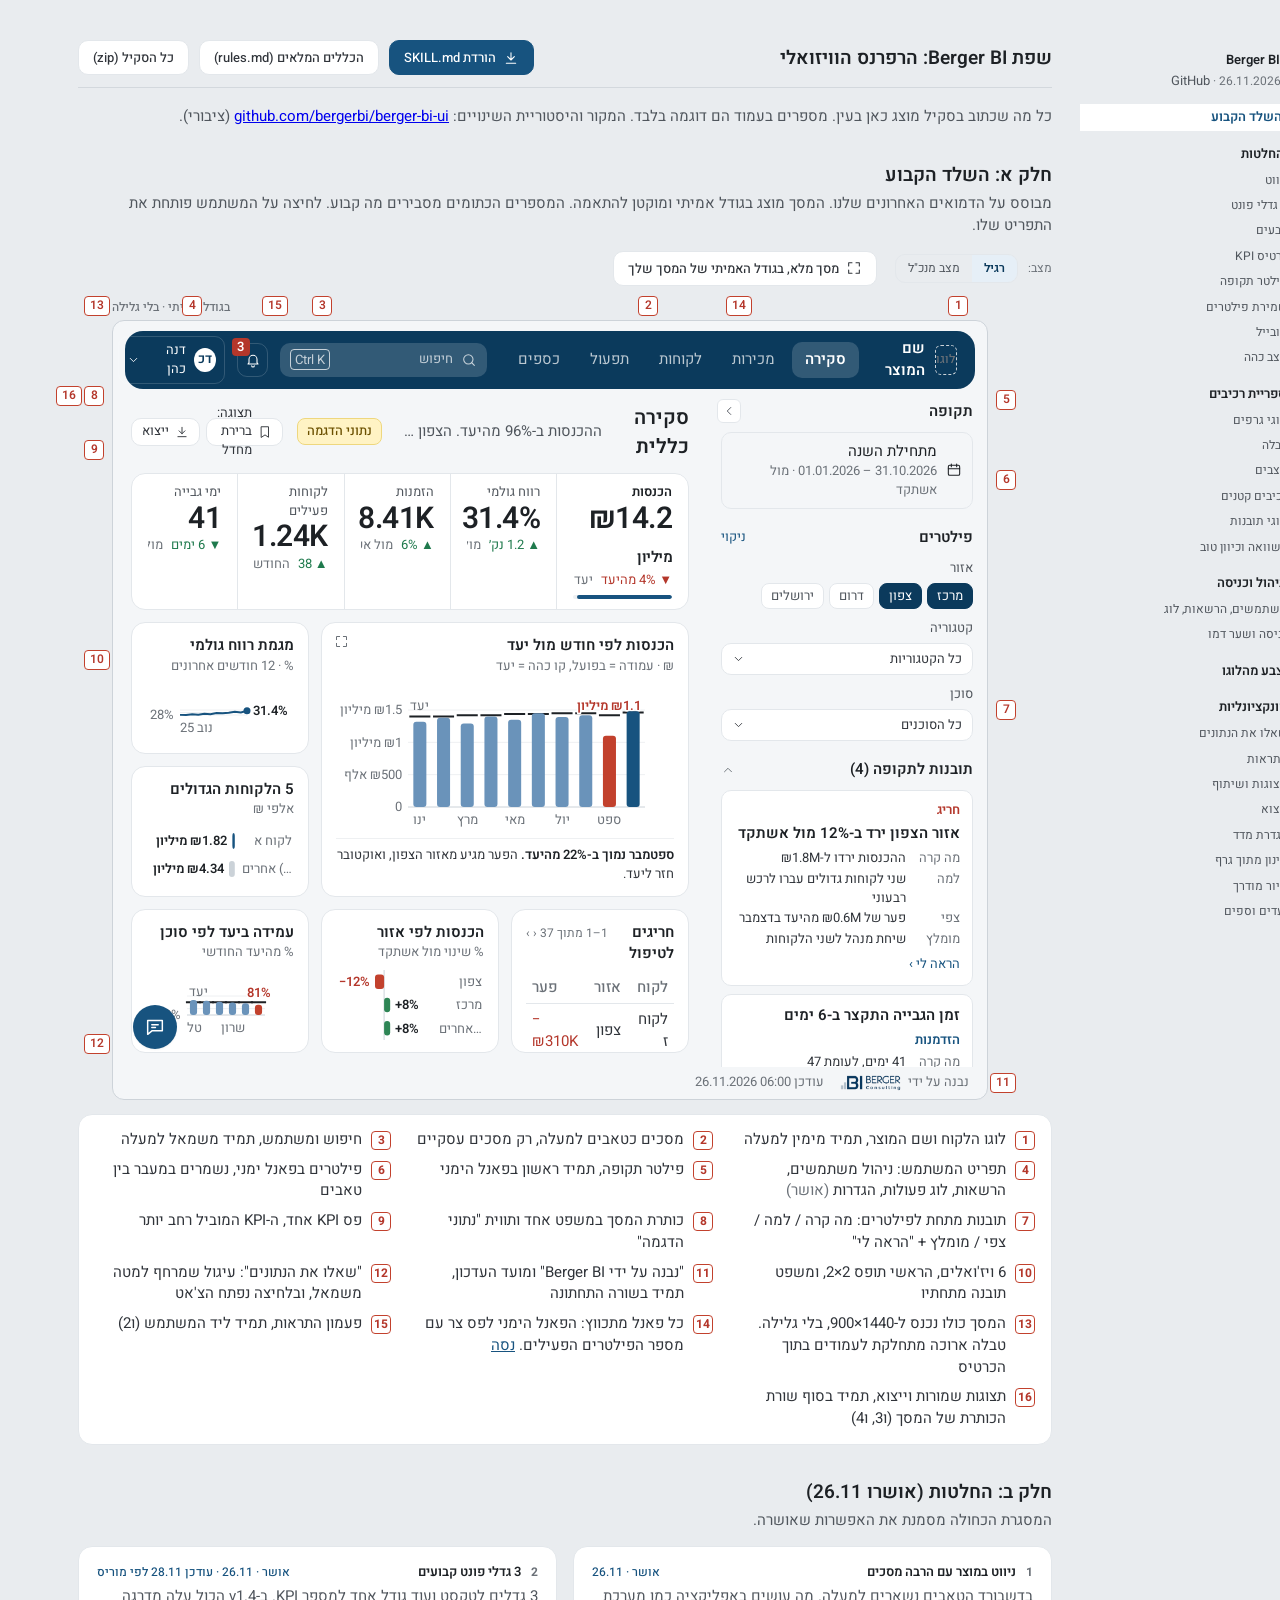
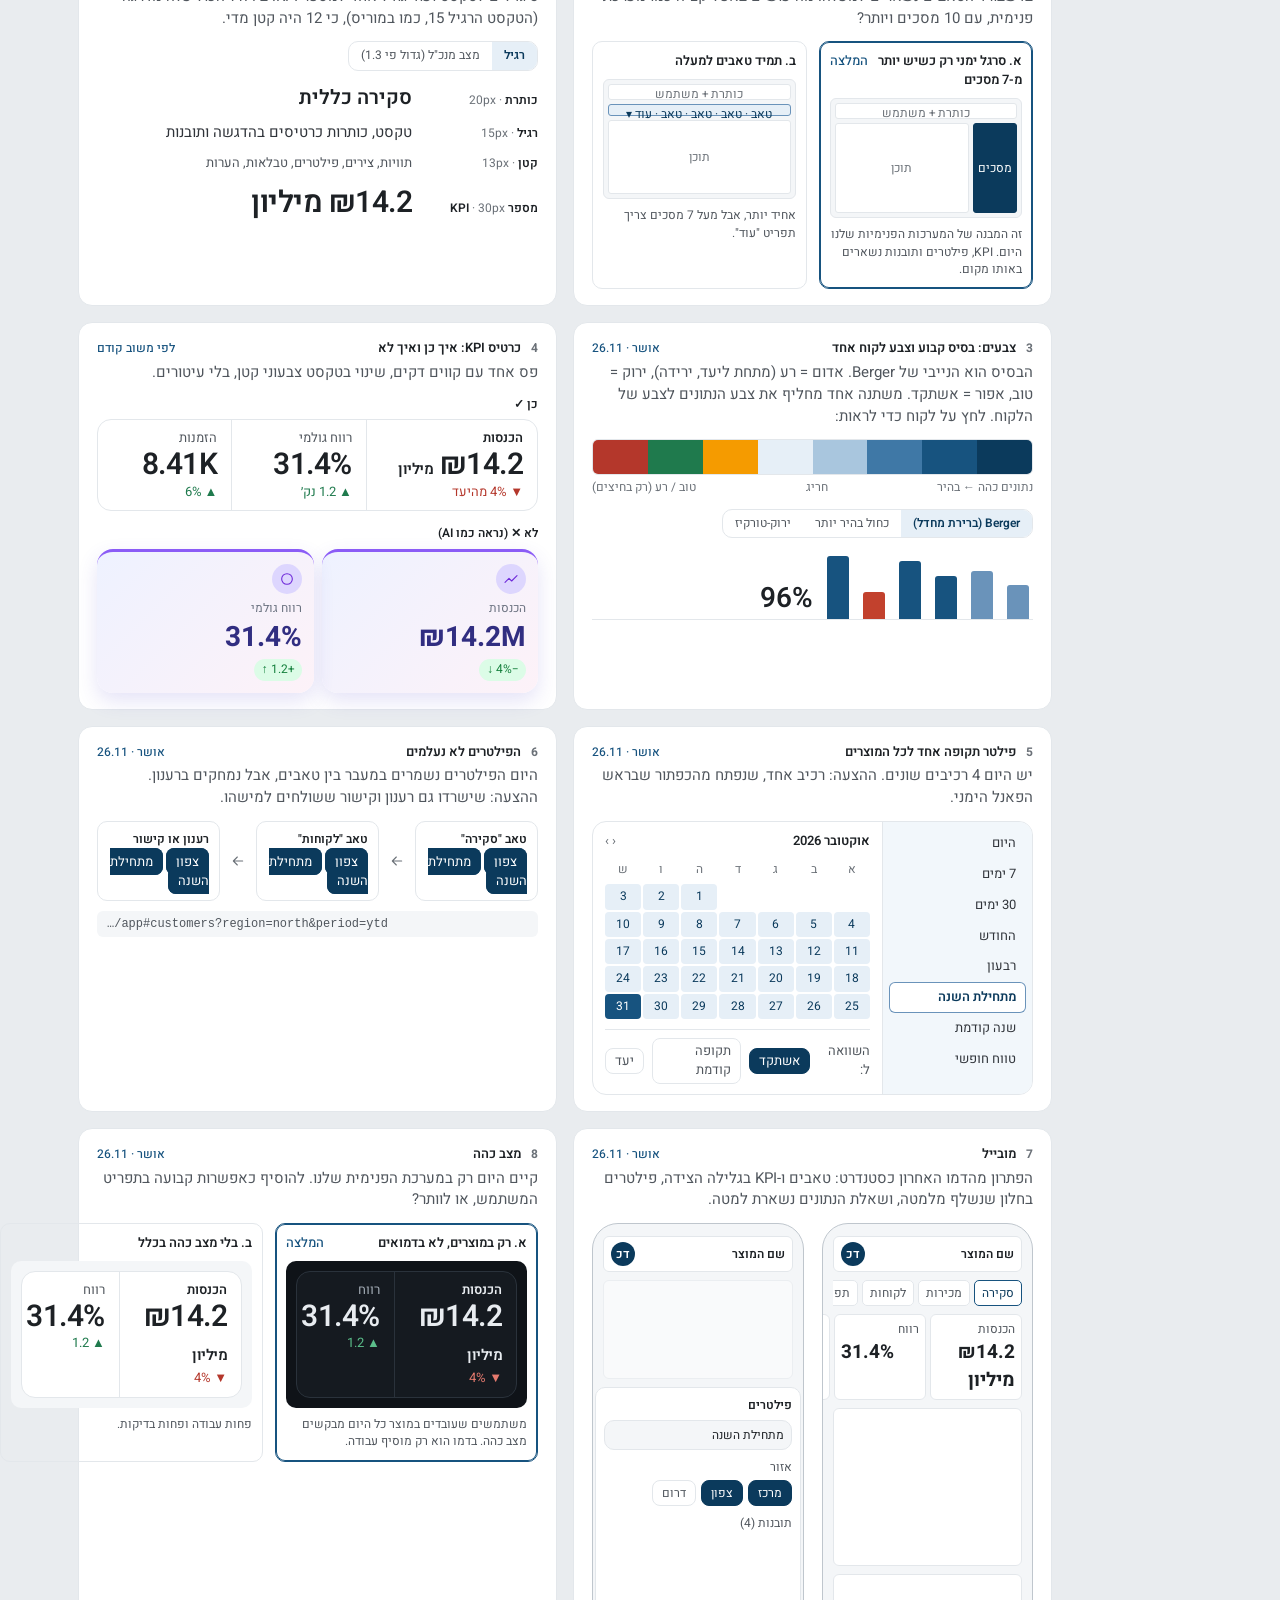
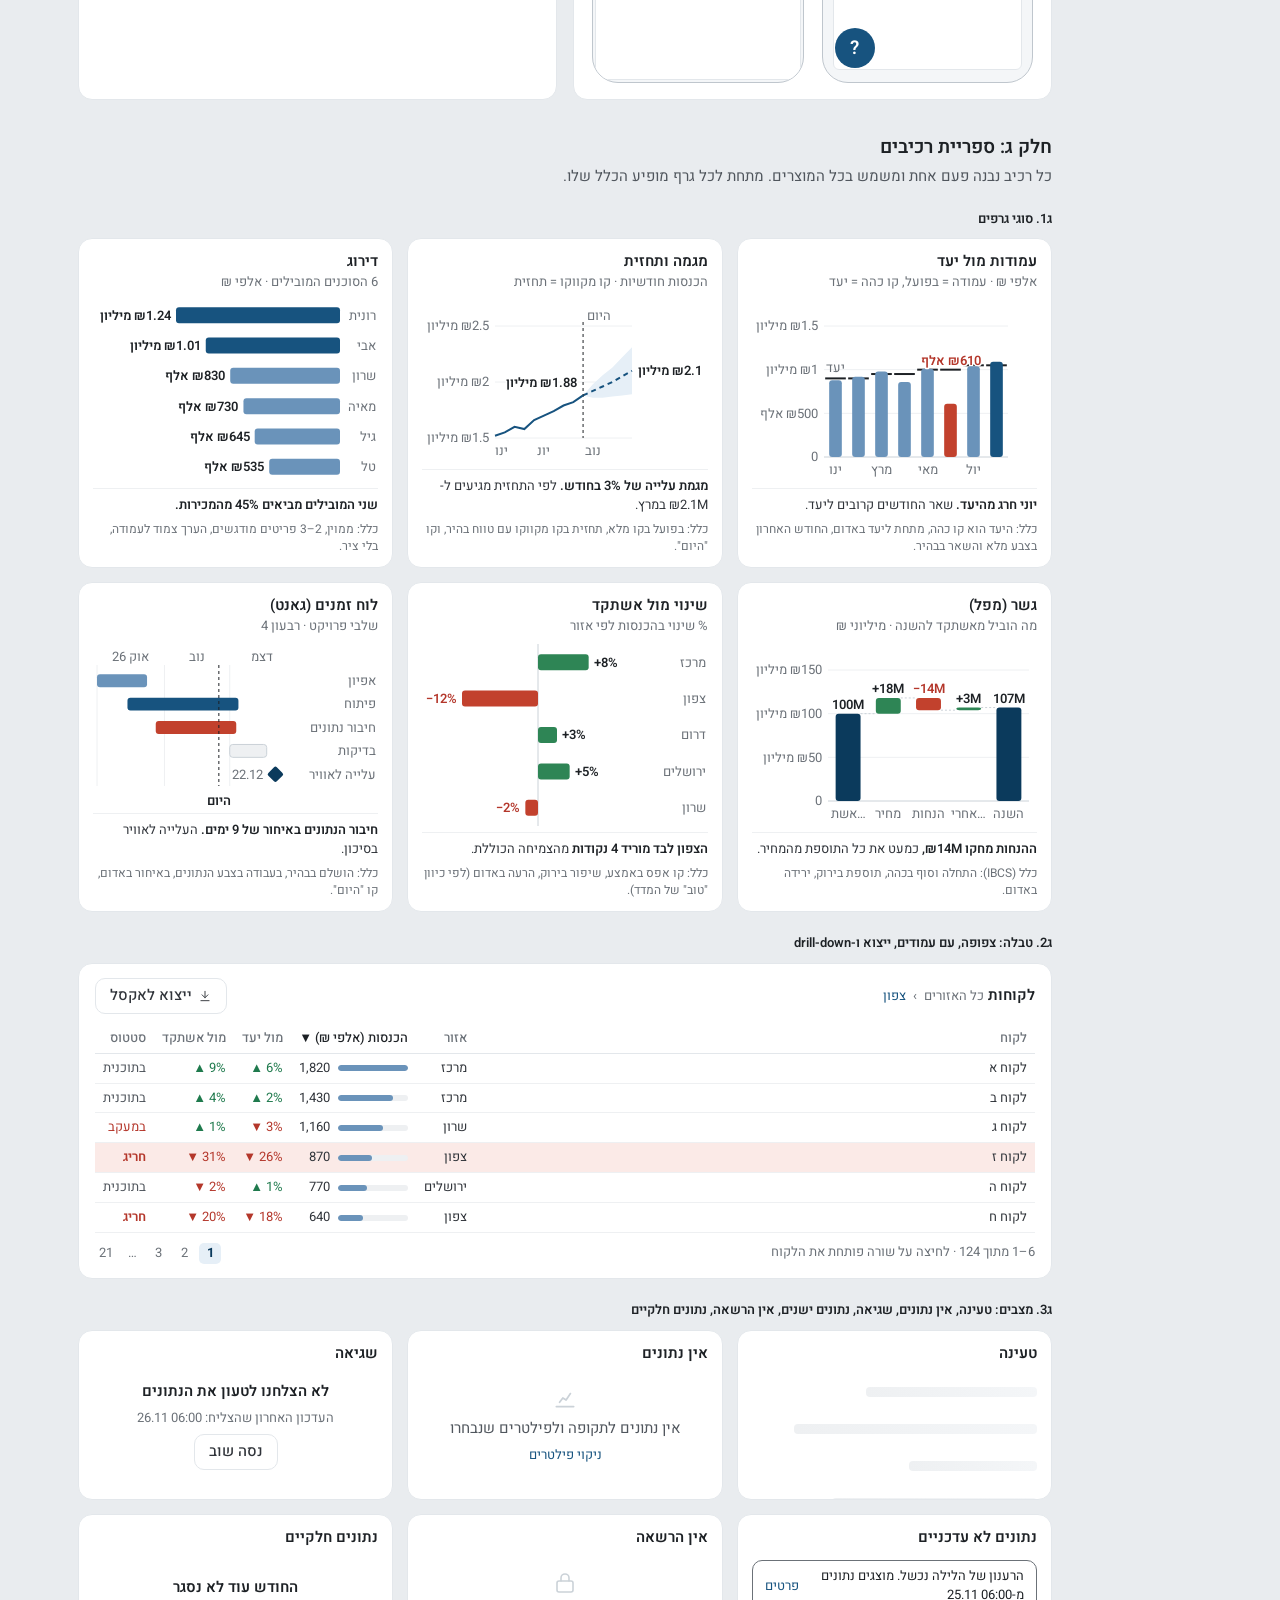
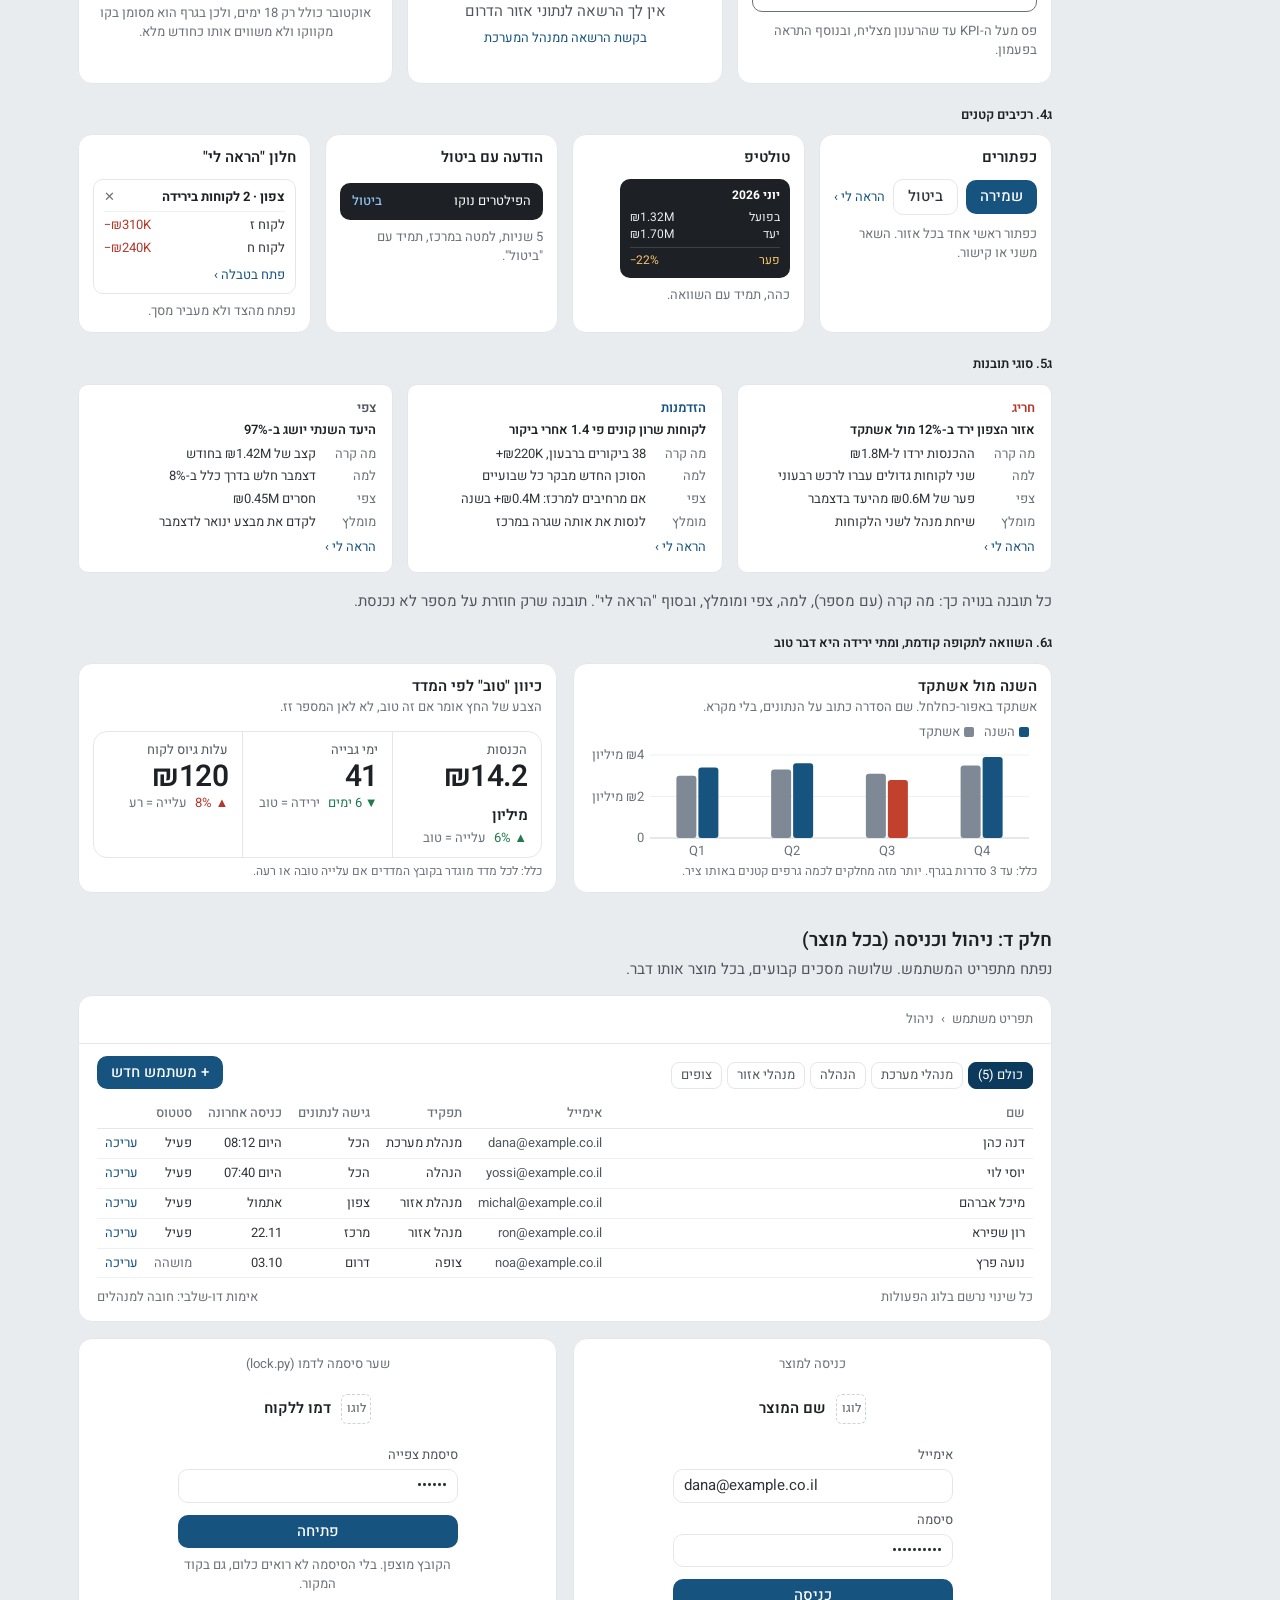
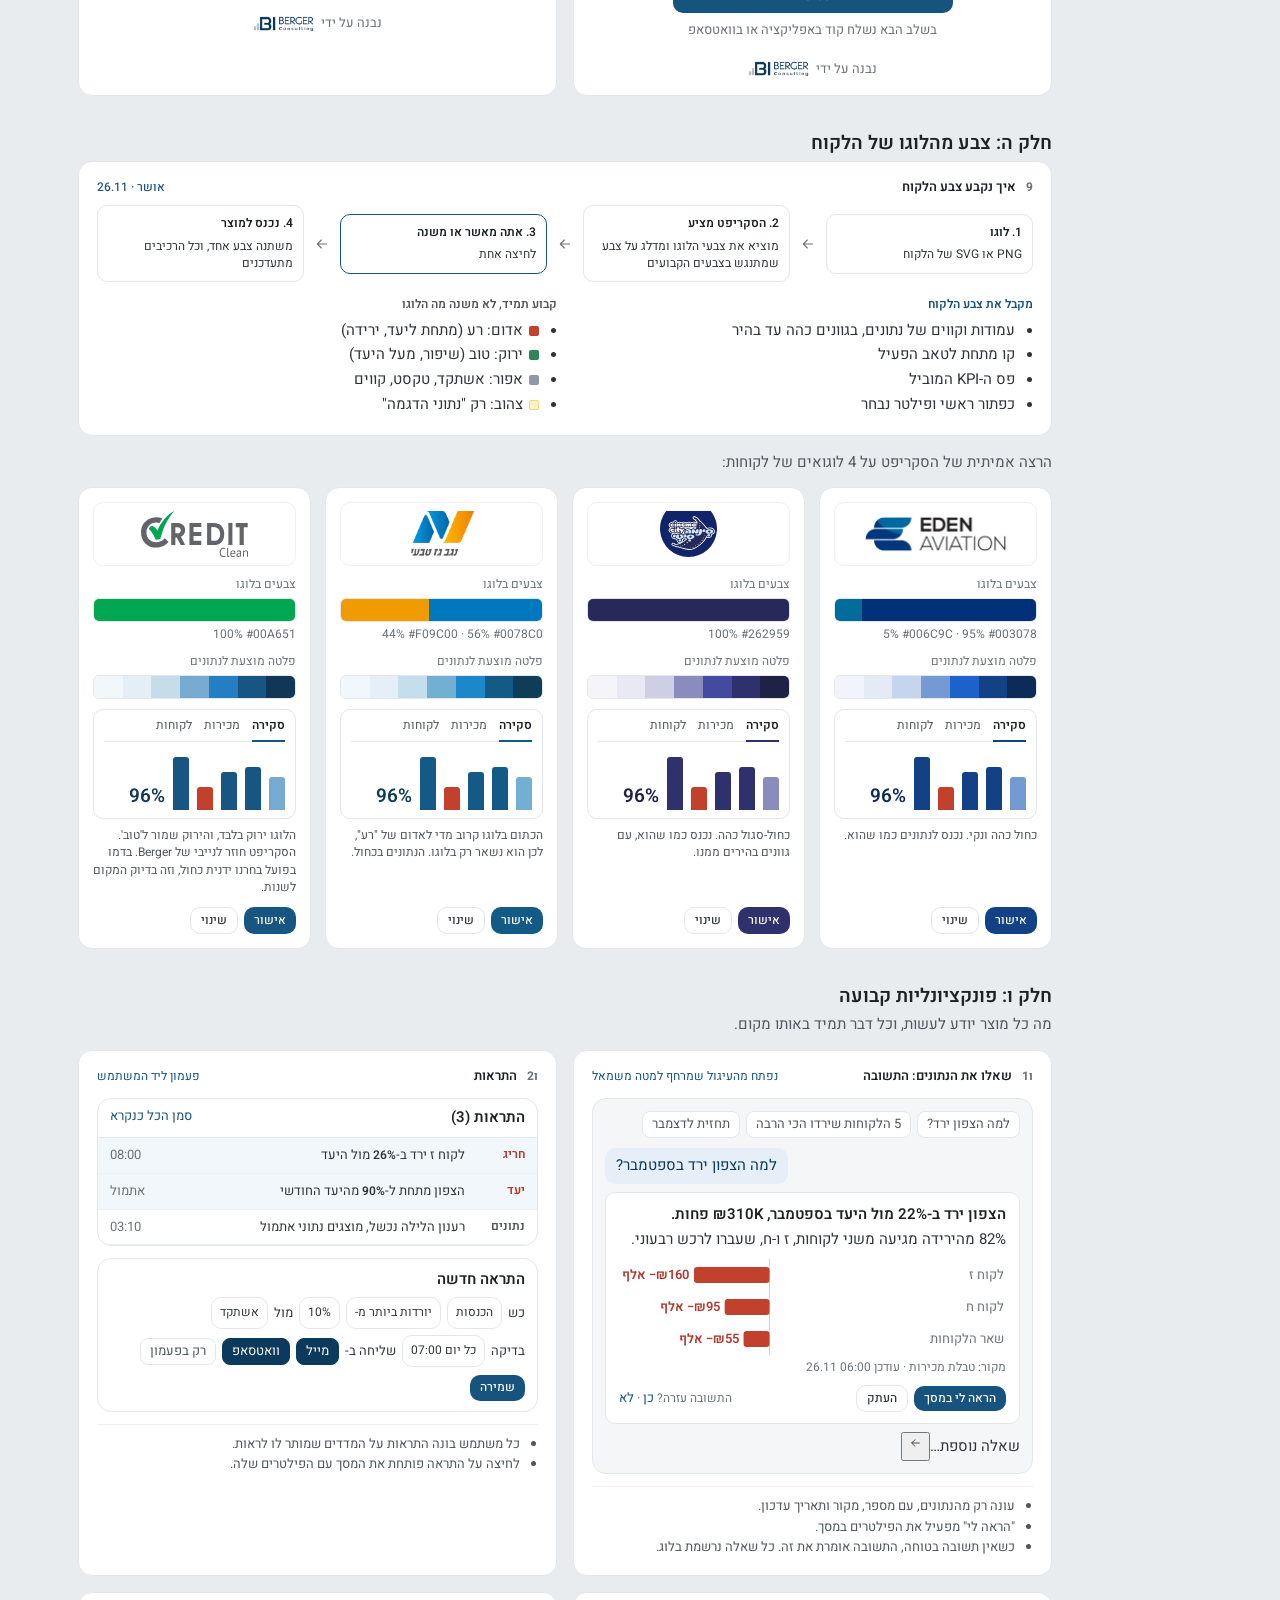
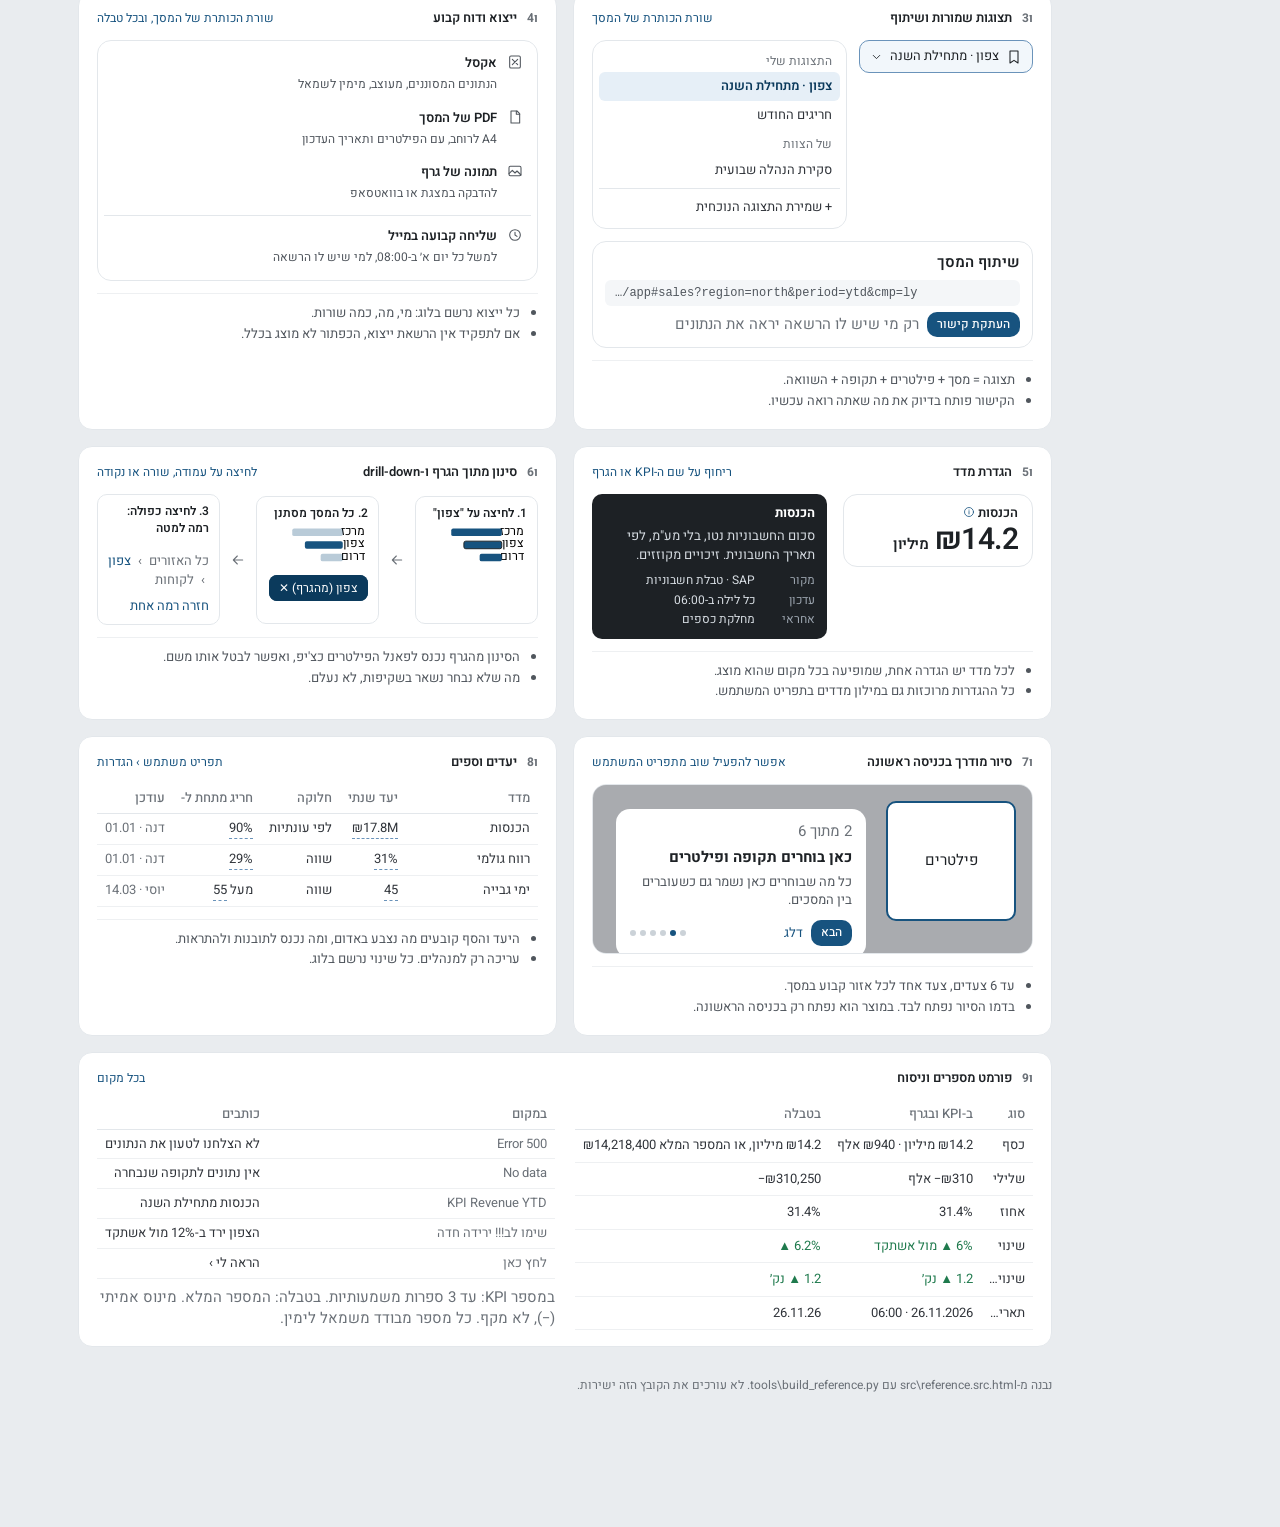
==== commit f02e8af5: "v1.4: language updated from the Moris dashboard (real client) - Type one step up: 13 / 15 / 20 / 30 " ====
--- a/reference.html
+++ b/reference.html
@@ -43,25 +43,26 @@
   --ghost:#CBD2D8; --line:#E3E7EB; --grid:#EEF0F2;
   --bg:#F4F6F8; --surface:#FFFFFF; --hover:#F1F6FA;
   --demo-bg:#FFF3C4; --demo-ink:#6B5000; --demo-line:#EED77E;
+  --hd-bg:var(--ramp-9); --on-hd:#FFFFFF; --on-hd-2:rgba(255,255,255,.72); --hd-hi:rgba(255,255,255,.16);   /* detached top bar */
   --pop-bg:#1D2125; --pop-text:#E8ECF0; --pop-good:#7ED6A5; --pop-bad:#FF9B8F;   /* tooltip, toast (dark box) */
 
-  /* ---- TYPE: 3 text sizes + one number size. Nothing else. ---- */
-  --fs-s:12px; --fs-m:13px; --fs-l:19px; --fs-kpi:28px;
+  /* ---- TYPE: 3 text sizes + one number size. Nothing else. (v1.4: one step up, after Moris) ---- */
+  --fs-s:13px; --fs-m:15px; --fs-l:20px; --fs-kpi:30px;
   --f-ui:"Heebo","Segoe UI",Arial,sans-serif;
   --f-body:var(--f-ui);   /* one font: Heebo has tabular digits by default; Assistant has none (measured) */
 
   /* ---- SHAPE / DEPTH / MOTION ---- */
-  --r-card:10px; --r-ctl:8px; --r-chip:6px; --r-bar:3px;
+  --r-card:14px; --r-ctl:10px; --r-chip:8px; --r-bar:3px; --r-hd:18px;
   --pad:18px; --gap:14px;
-  --hd-h:52px; --ft-h:34px; --panel-w:264px; --rail-w:44px; --side-w:220px;
+  --hd-h:68px; --ft-h:32px; --panel-w:280px; --rail-w:44px; --side-w:220px;
   --sh-pop:0 1px 2px rgba(0,0,0,.05);     /* the only shadow: open menus/popovers */
   --z-menu:20; --z-drawer:25; --z-sheet:30; --z-tip:35; --z-toast:40; --z-modal:50;
   --ease:cubic-bezier(.2,.7,.3,1); --t:.2s;
 }
 /* CEO mode: put .ceo on <html>. Sizes are redeclared here so they really change. */
-.ceo{--fs-s:15.5px; --fs-m:17px; --fs-l:25px; --fs-kpi:36px; --panel-w:320px; --hd-h:60px}
-@media (min-width:1700px){:root:not(.ceo){--fs-s:12.5px; --fs-m:14px; --fs-l:20px; --fs-kpi:30px; --panel-w:300px; --pad:20px; --gap:16px}}
-@media (max-height:860px){:root:not(.ceo){--hd-h:48px; --gap:12px}}
+.ceo{--fs-s:16px; --fs-m:18px; --fs-l:26px; --fs-kpi:38px; --panel-w:330px; --hd-h:74px}
+@media (min-width:1700px){:root:not(.ceo){--fs-s:13.5px; --fs-m:15.5px; --fs-l:21px; --fs-kpi:32px; --panel-w:300px; --pad:20px; --gap:16px}}
+@media (max-height:860px){:root:not(.ceo){--hd-h:62px; --gap:12px}}
 @media (prefers-reduced-motion:reduce){*{transition:none!important;animation:none!important}}
 
 /* dark mode: products only. <html data-theme="dark">, toggled from the user menu */
@@ -73,6 +74,7 @@
   --good:#5BBE8A; --bad:#E57A6E; --good-mark:#4FAE7C; --bad-mark:#E0675A; --bad-xl:#3A1F1C;
   --on-brand:#0F1318; --on-strong:#0F1318;
   --demo-bg:#3A3210; --demo-ink:#F3DD8A; --demo-line:#5E5220;
+  --hd-bg:color-mix(in srgb,var(--ramp-9) 55%,#0F1318); --on-hd:#E8ECF0; --on-hd-2:rgba(232,236,240,.7); --hd-hi:rgba(232,236,240,.14);
   --pop-bg:#E8ECF0; --pop-text:#1D2125; --pop-good:#1F7A4D; --pop-bad:#B4372B;
 }
 
@@ -94,22 +96,26 @@
 /* more than 7 screens: screens move to a right sidebar (.sn), first column = right in RTL */
 .app.nav-side{grid-template-columns:var(--side-w) var(--panel-w) 1fr;grid-template-areas:"hd hd hd" "sn rp mn" "ft ft ft"}
 .app.nav-side.col{grid-template-columns:var(--side-w) var(--rail-w) 1fr}
-.hd{grid-area:hd;position:relative;display:flex;align-items:center;gap:22px;padding:0 var(--pad);background:var(--surface);border-bottom:1px solid var(--line)}
+/* top bar: detached, rounded, dark (client ramp-9). Tabs are pills. */
+.hd{grid-area:hd;position:relative;display:flex;align-items:center;gap:18px;margin:10px 12px 0;padding:0 var(--pad);background:var(--hd-bg);color:var(--on-hd);border-radius:var(--r-hd)}
 .sn{grid-area:sn;background:var(--surface);border-inline-end:1px solid var(--line);padding:10px 8px;overflow:auto}
 .sn .grp{font:500 var(--fs-s) var(--f-ui);color:var(--text-3);padding:10px 10px 4px}
 .sn a{display:block;padding:7px 10px;border-radius:var(--r-ctl);font-family:var(--f-ui);color:var(--text-2);text-decoration:none;cursor:pointer}
 .sn a.on{background:var(--data-xl);color:var(--ink);font-weight:600}
-.hd .client{display:flex;align-items:center;gap:10px;font-family:var(--f-ui);font-weight:600;color:var(--ink)}
+.hd .client{display:flex;align-items:center;gap:10px;font-family:var(--f-ui);font-weight:600;color:var(--on-hd)}
+.hd .client small{display:block;font-weight:400;font-size:var(--fs-s);color:var(--on-hd-2)}
 .hd .client img{height:28px}
-.tabs{display:flex;height:100%;gap:2px}
-.tabs a{display:flex;align-items:center;padding:0 13px;font-family:var(--f-ui);font-size:var(--fs-m);color:var(--text-2);text-decoration:none;border-bottom:2px solid transparent;margin-bottom:-1px;cursor:pointer}
-.tabs a.on{color:var(--ink);font-weight:600;border-bottom-color:var(--brand)}
+.tabs{display:flex;gap:4px}
+.tabs a{display:flex;align-items:center;padding:7px 13px;border-radius:var(--r-ctl);font-family:var(--f-ui);font-size:var(--fs-m);color:var(--on-hd-2);text-decoration:none;cursor:pointer;white-space:nowrap}
+.tabs a.on{color:var(--on-hd);font-weight:600;background:var(--hd-hi)}
+.hd-meta{display:flex;gap:16px;font-size:var(--fs-s);color:var(--on-hd-2);white-space:nowrap} .hd-meta b{font-weight:500;color:var(--on-hd)}
 .hd-end{margin-inline-start:auto;display:flex;align-items:center;gap:10px}
-.search{display:flex;align-items:center;gap:8px;width:210px;height:32px;padding:0 10px;border:1px solid var(--line);border-radius:var(--r-ctl);color:var(--text-3);font-size:var(--fs-s)}
-.search kbd{margin-inline-start:auto;font:var(--fs-s) var(--f-ui);border:1px solid var(--line);border-radius:4px;padding:0 4px}
-.bell{position:relative;width:32px;height:32px;display:grid;place-items:center;background:transparent;border:1px solid var(--line);border-radius:var(--r-ctl);color:var(--text-2);cursor:pointer}
-.cnt{position:absolute;top:-6px;inset-inline-end:-6px;min-width:18px;height:18px;padding:0 4px;border-radius:4px;background:var(--strong);color:var(--on-strong);font:600 var(--fs-s)/18px var(--f-ui);text-align:center}
-.um{display:flex;align-items:center;gap:8px;padding:4px 8px;background:transparent;border:1px solid var(--line);border-radius:var(--r-ctl);font-family:var(--f-ui);font-size:var(--fs-s);color:var(--ink);cursor:pointer}
+.search{display:flex;align-items:center;gap:8px;width:220px;height:34px;padding:0 10px;background:var(--hd-hi);border-radius:var(--r-ctl);color:var(--on-hd-2);font-size:var(--fs-s)}
+.search kbd{margin-inline-start:auto;font:var(--fs-s) var(--f-ui);border:1px solid var(--on-hd-2);border-radius:4px;padding:0 4px}
+.bell{position:relative;width:34px;height:34px;display:grid;place-items:center;background:transparent;border:1px solid var(--hd-hi);border-radius:var(--r-ctl);color:var(--on-hd);cursor:pointer}
+.cnt{position:absolute;top:-6px;inset-inline-end:-6px;min-width:18px;height:18px;padding:0 4px;border-radius:4px;background:var(--bad);color:var(--surface);font:600 var(--fs-s)/18px var(--f-ui);text-align:center}
+.um{display:flex;align-items:center;gap:8px;padding:4px 8px;background:transparent;border:1px solid var(--hd-hi);border-radius:var(--r-ctl);font-family:var(--f-ui);font-size:var(--fs-s);color:var(--on-hd);cursor:pointer}
+.hd .av{background:var(--on-hd);color:var(--hd-bg)}
 .av{width:24px;height:24px;border-radius:50%;background:var(--strong);color:var(--on-strong);display:grid;place-items:center;font-size:var(--fs-s);font-weight:600}
 .menu{position:absolute;inset-inline-end:var(--pad);top:calc(100% - 2px);z-index:var(--z-menu);width:228px;background:var(--surface);border:1px solid var(--line);border-radius:var(--r-card);box-shadow:var(--sh-pop);padding:6px;font-family:var(--f-ui)}
 .menu .grp{font-size:var(--fs-s);color:var(--text-3);padding:8px 10px 2px}
@@ -118,11 +124,11 @@
 .menu hr{border:0;border-top:1px solid var(--line);margin:4px 0}
 
 /* right panel: period -> filters -> insights (only the insights list may scroll) */
-.rp{grid-area:rp;position:relative;background:var(--surface);border-inline-end:1px solid var(--line);display:flex;flex-direction:column;overflow:hidden}
-.rp-sec{padding:14px 16px;border-bottom:1px solid var(--line)}
+.rp{grid-area:rp;position:relative;background:transparent;display:flex;flex-direction:column;overflow:hidden}
+.rp-sec{padding:12px 14px 6px}
 .rp-sec.grow{flex:1;overflow:auto;border-bottom:0}
 .rp-t{display:flex;justify-content:space-between;align-items:center;font-family:var(--f-ui);font-size:var(--fs-m);font-weight:600;color:var(--ink);margin-bottom:9px}
-.coll{position:absolute;top:12px;inset-inline-end:10px;width:24px;height:24px;border:1px solid var(--line);border-radius:6px;background:var(--surface);display:grid;place-items:center;color:var(--text-2);cursor:pointer;padding:0}
+.coll{position:absolute;top:10px;inset-inline-end:10px;width:24px;height:24px;border:1px solid var(--line);border-radius:6px;background:var(--surface);display:grid;place-items:center;color:var(--text-2);cursor:pointer;padding:0}
 .rail{display:none;flex-direction:column;align-items:center;gap:10px;padding:10px 0}
 .rail button{all:unset;cursor:pointer;position:relative;width:30px;height:30px;display:grid;place-items:center;border-radius:6px;color:var(--text-2)}
 .app.col .rp-sec,.app.col .coll{display:none}
@@ -132,9 +138,16 @@
 .fg{margin-top:10px} .fg label{display:block;font-size:var(--fs-s);color:var(--text-2);margin-bottom:5px}
 .chips{display:flex;flex-wrap:wrap;gap:5px}
 .chip{padding:3px 9px;border:1px solid var(--line);border-radius:var(--r-chip);font-size:var(--fs-s);color:var(--text-2);background:var(--surface);cursor:pointer}
-.chip.on{border-color:var(--data);color:var(--ink);background:var(--data-xl)}
+.chip.on{border-color:var(--strong);color:var(--on-strong);background:var(--strong)}
+/* segmented choice: period, compare-to, granularity, series. One is always on. */
+.seg{display:flex;background:var(--surface);border:1px solid var(--line);border-radius:var(--r-ctl);padding:2px;gap:2px}
+.seg button{flex:1;border:0;background:none;padding:5px 8px;border-radius:8px;font-size:var(--fs-s);color:var(--text-2);cursor:pointer;white-space:nowrap}
+.seg button.on{background:var(--strong);color:var(--on-strong);font-weight:500}
+.seg+.seg{margin-top:6px}
 
 /* inputs: one look, four states */
+button.sel{width:100%;cursor:pointer;font-size:var(--fs-s)}
+button.sel::after{content:"";width:6px;height:6px;border:solid var(--text-3);border-width:0 1.5px 1.5px 0;transform:rotate(45deg) translateY(-2px)}
 .inp,.sel{display:flex;align-items:center;justify-content:space-between;gap:8px;min-height:32px;padding:5px 10px;border:1px solid var(--line);border-radius:var(--r-ctl);background:var(--surface);font-size:var(--fs-m);color:var(--text)}
 .inp:focus-within,.sel:focus-within{border-color:var(--brand);outline:2px solid var(--data-xl)}
 .inp.err,.sel.err{border-color:var(--bad)}
@@ -169,9 +182,12 @@
 .kpi.lead .kpi-l{color:var(--ink);font-weight:600}
 .kpi-v{font-family:var(--f-ui);font-size:var(--fs-kpi);font-weight:600;color:var(--ink);letter-spacing:-.5px;line-height:1.15;font-variant-numeric:tabular-nums lining-nums}
 .kpi-c{font-size:var(--fs-s);color:var(--text-3);display:flex;gap:8px;align-items:center;white-space:nowrap;overflow:hidden;text-overflow:ellipsis}
+.kpi-n{font-size:var(--fs-s);color:var(--text-3);white-space:nowrap;overflow:hidden;text-overflow:ellipsis}   /* a definition instead of a change line */
 .tbar{height:4px;background:var(--grid);border-radius:2px;margin-top:6px;overflow:hidden}
 .tbar i{display:block;height:100%;background:var(--data);border-radius:2px}
 
+/* a screen with its own KPI band: <div class="view" data-screen-view="x"> kband + grid </div> */
+.view{flex:1;display:flex;flex-direction:column;gap:12px;min-height:0}
 /* visual grid: 6 visuals, the lead takes 2x2 cells */
 .grid{flex:1;display:grid;grid-template-columns:repeat(3,minmax(0,1fr));grid-template-rows:minmax(0,1fr) minmax(0,1fr) minmax(0,1.1fr);gap:12px;min-height:0}
 .grid>.lead{grid-column:span 2;grid-row:span 2}
@@ -181,7 +197,14 @@
 .card .sub{font-size:var(--fs-s);color:var(--text-3)}
 .card .one{margin-top:6px;padding-top:7px;border-top:1px solid var(--grid);font-size:var(--fs-s);color:var(--text)}
 .card .one b{color:var(--ink);font-weight:600}
-/* charts: draw with bbi-charts.js into <div class="chart">. Text stays 12px at any size. */
+/* how it was counted: one muted line at the card bottom (open month, small base, holidays, what is excluded) */
+.card .note{margin-top:6px;padding-top:6px;border-top:1px solid var(--grid);font-size:var(--fs-s);color:var(--text-3);line-height:1.4}
+.card .note b{color:var(--text);font-weight:500}
+.card .tools{position:absolute;top:10px;inset-inline-end:14px;display:flex;gap:6px}
+.card .tools .seg button{padding:3px 9px}
+.card .chips{margin-top:6px}
+.more{margin-top:6px;font-size:var(--fs-s);color:var(--brand);cursor:pointer}
+/* charts: draw with bbi-charts.js into <div class="chart">. Text stays --fs-s at any size. */
 .chart{flex:1;min-height:0;margin-top:8px;position:relative;font-size:var(--fs-s)}
 .bbi-chart .tx{font-family:var(--f-ui);fill:var(--text-3)}
 .bbi-chart .tv{font-family:var(--f-ui);font-weight:600;fill:var(--ink);paint-order:stroke;stroke:var(--surface);stroke-width:3px;stroke-linejoin:round}
@@ -189,6 +212,21 @@
 .bbi-chart [data-i]{transition:opacity .15s}
 .tip b{display:block;font-family:var(--f-ui);margin-bottom:4px}
 
+/* "needs attention" strip (overview, above the KPI band): the top exception + a ranked list with amounts */
+.hero{display:grid;grid-template-columns:minmax(0,1.3fr) minmax(0,1fr);background:var(--surface);border:1px solid var(--line);border-radius:var(--r-card);flex:none;overflow:hidden}
+.h-main{padding:10px 18px;display:grid;grid-template-columns:minmax(0,1fr) auto;column-gap:18px;align-items:center}
+.h-kind{grid-column:1/-1;font-size:var(--fs-s);font-weight:600;color:var(--bad);display:flex;align-items:center;gap:6px}
+.h-kind::before{content:"";width:7px;height:7px;border-radius:50%;background:var(--bad-mark)}
+.hero h2{margin:1px 0 0;font-size:var(--fs-m);font-weight:600;color:var(--ink);white-space:nowrap;overflow:hidden;text-overflow:ellipsis}
+.h-num{grid-row:2/4;grid-column:2;font-size:var(--fs-kpi);font-weight:600;color:var(--bad);letter-spacing:-.5px}
+.h-num.up{color:var(--good)}
+.hero p{margin:0;color:var(--text-2);font-size:var(--fs-s);white-space:nowrap;overflow:hidden;text-overflow:ellipsis}
+.h-list{list-style:none;margin:0;padding:5px 0;border-inline-start:1px solid var(--line);display:flex;flex-direction:column;justify-content:center}
+.h-list li{display:flex;justify-content:space-between;gap:10px;padding:2px 16px;font-size:var(--fs-s);color:var(--text);cursor:pointer}
+.h-list li span{white-space:nowrap;overflow:hidden;text-overflow:ellipsis}
+.h-list li.on{background:var(--bad-xl);color:var(--ink);font-weight:600}
+.h-list b{font-weight:600;flex:none;white-space:nowrap}
+.h-list .n,.kpi-v .n,.hero .n{display:inline}   /* inline-block numbers would let the unit word wrap away */
 /* insights: the kind is a word, not a colored stripe */
 .ins{padding:10px 12px;border:1px solid var(--line);border-radius:var(--r-ctl);margin-bottom:8px;background:var(--surface)}
 .ins .kind{display:block;font-family:var(--f-ui);font-size:var(--fs-s);font-weight:600;margin-bottom:3px;color:var(--text-2)}
@@ -199,7 +237,7 @@
 .ins .show{display:inline-block;margin-top:6px;font-size:var(--fs-s);color:var(--brand);cursor:pointer}
 
 /* footer: Berger BI + data freshness */
-.ft{grid-area:ft;display:flex;align-items:center;gap:16px;padding-block:0;padding-inline:var(--pad) 76px;background:var(--surface);border-top:1px solid var(--line);font-size:var(--fs-s);color:var(--text-3)}
+.ft{grid-area:ft;display:flex;align-items:center;gap:16px;padding-block:0;padding-inline:var(--pad) 76px;background:transparent;font-size:var(--fs-s);color:var(--text-3)}
 .ft .by{display:flex;align-items:center;gap:7px} .ft .by img{height:16px}
 /* ask the data: floating round button bottom-left, opens .ask-panel */
 .ask-fab{position:fixed;bottom:max(4px,calc((var(--ft-h) - 44px) / 2));inset-inline-end:16px;z-index:var(--z-drawer);width:44px;height:44px;border-radius:50%;border:0;background:var(--brand);color:var(--on-brand);display:grid;place-items:center;cursor:pointer;box-shadow:var(--sh-pop)}
@@ -213,9 +251,15 @@
 .btn2{border:1px solid var(--line);color:var(--text);background:var(--surface)}
 .lnk{color:var(--brand);font-family:var(--f-ui);font-size:var(--fs-s);cursor:pointer}
 .pop{position:absolute;z-index:var(--z-menu);background:var(--surface);border:1px solid var(--line);border-radius:var(--r-card);box-shadow:var(--sh-pop);padding:6px}
-.dt{width:100%;border-collapse:collapse;font-size:var(--fs-m)}
-.dt th{font-family:var(--f-ui);font-weight:500;font-size:var(--fs-s);color:var(--text-3);text-align:start;padding:6px 8px;border-bottom:1px solid var(--line);white-space:nowrap;cursor:pointer}
-.dt td{padding:6px 8px;border-bottom:1px solid var(--grid)}
+/* work tables: wrap in .dtw so only the table scrolls; sticky head; th.s = sortable, th.sd = sorted (desc) */
+.dtw{flex:1;min-height:0;overflow:auto;margin-top:6px}
+.dt{width:100%;border-collapse:collapse;font-size:var(--fs-s)}
+.dt th{position:sticky;top:0;background:var(--surface);font-family:var(--f-ui);font-weight:500;font-size:var(--fs-s);color:var(--text-3);text-align:start;padding:5px 8px;border-bottom:1px solid var(--line);white-space:nowrap;cursor:pointer}
+.dt th.s::after{content:" ↕";color:var(--ghost)} .dt th.sd::after{content:" ▼"}
+.dt td{padding:5px 8px;border-bottom:1px solid var(--grid);white-space:nowrap}
+.dt td:first-child{max-width:0;width:100%;overflow:hidden;text-overflow:ellipsis}
+.dt td b{font-weight:600;color:var(--ink)} .dt td small{display:block;font-size:var(--fs-s);color:var(--text-3)}
+.dt .st{font-weight:600;color:var(--bad)}   /* status = a colored word, not a pill */
 .dt td.num,.dt th.num{text-align:end}
 .dt tbody tr:hover{background:var(--hover)}
 .dt tr.hl{background:var(--bad-xl)}
@@ -252,11 +296,13 @@
 .toast button{all:unset;cursor:pointer;color:var(--ramp-2);font-weight:600}
 .toast button:focus-visible{outline:2px solid var(--pop-text);outline-offset:2px}
 .tip .up{color:var(--pop-good)} .tip .dn,.tip .acc{color:var(--pop-bad)}
-[data-theme="dark"] .ft .by img{filter:brightness(0) invert(.85)}   /* Berger BI logo stays visible in dark mode */
+[data-theme="dark"] .ft .by img{filter:brightness(0) invert(.85)}
+.hd .fbtn{background:transparent;border-color:var(--hd-hi);color:var(--on-hd)}   /* Berger BI logo stays visible in dark mode */
 
 /* tablet 760-1199: panel becomes a bottom sheet opened by .fbtn; 2 chart columns */
 .fbtn,.sheet-bg{display:none}
 @media (max-width:1199px){
+  .hd-meta{display:none}
   .app,.app.nav-side{grid-template-columns:minmax(0,1fr);grid-template-areas:"hd" "mn" "ft"}
   .hd{gap:12px} .tabs{flex:1;min-width:0;overflow-x:auto;scrollbar-width:none}
   .sn{display:none}
@@ -269,10 +315,12 @@
 }
 /* phone < 760: one column, the page may scroll (the only exception to "no scroll") */
 @media (max-width:759px){
+  .hero,.h-main{grid-template-columns:minmax(0,1fr)} .h-num{grid-row:auto;grid-column:auto} .h-list{border-inline-start:0;border-top:1px solid var(--line)}
+  .kpi-v{white-space:nowrap} .hd{margin:6px 6px 0}
   body{overflow:auto}
   .app{height:auto;min-height:100vh}
   .tabs,.kband{overflow-x:auto;scrollbar-width:none}
-  .kpi{min-width:140px}
+  .kpi{min-width:170px}
   .grid{grid-template-columns:minmax(0,1fr);overflow:visible}
   .um .nm,.hd .client .nm{display:none}
   .ctx{flex-wrap:wrap;gap:8px} .ctx p{flex-basis:100%;order:3;white-space:normal} .ctx .pa{margin-inline-start:auto}
@@ -661,7 +709,7 @@
       <div class="pa"><span class="pa-b"><svg class="ico" viewBox="0 0 24 24" style="width:14px"><path d="M6 3h12v18l-6-4-6 4z"/></svg>תצוגה: ברירת מחדל</span><span class="pa-b" title="ייצוא ושיתוף"><svg class="ico" viewBox="0 0 24 24" style="width:14px"><path d="M12 4v11M7 10l5 5 5-5M5 20h14"/></svg>ייצוא</span></div>
     </div>
     <div class="kband num">
-      <div class="kpi lead"><div class="kpi-l">הכנסות</div><div class="kpi-v"><span class="n">₪14.2M</span></div><div class="kpi-c"><span class="dn">▼ <span class="n">4%</span> מהיעד</span><span>יעד <span class="n">₪14.8M</span></span></div><div class="tbar"><i style="width:96%"></i></div></div>
+      <div class="kpi lead"><div class="kpi-l">הכנסות</div><div class="kpi-v"><span class="n">₪14.2</span> <small style="font-size:var(--fs-m)">מיליון</small></div><div class="kpi-c"><span class="dn">▼ <span class="n">4%</span> מהיעד</span><span>יעד <span class="n">₪14.8M</span></span></div><div class="tbar"><i style="width:96%"></i></div></div>
       <div class="kpi"><div class="kpi-l">רווח גולמי</div><div class="kpi-v"><span class="n">31.4%</span></div><div class="kpi-c"><span class="up">▲ <span class="n">1.2</span> נק׳</span><span>מול אשתקד</span></div></div>
       <div class="kpi"><div class="kpi-l">הזמנות</div><div class="kpi-v"><span class="n">8.41K</span></div><div class="kpi-c"><span class="up">▲ <span class="n">6%</span></span><span>מול אשתקד</span></div></div>
       <div class="kpi"><div class="kpi-l">לקוחות פעילים</div><div class="kpi-v"><span class="n">1.24K</span></div><div class="kpi-c"><span class="up">▲ <span class="n">38</span></span><span>החודש</span></div></div>
@@ -765,14 +813,14 @@
 
   <!-- D2 type -->
   <div class="dc" id="d2">
-    <div class="dc-h"><b>2</b><h3>3 גדלי פונט קבועים</h3><span class="st ok">אושר · 26.11</span></div>
-    <p class="q">היום יש 12 גדלים בדמו אחד ו-21 בדמו אחר. ההצעה: 3 גדלים לטקסט, ועוד גודל אחד למספר KPI.</p>
+    <div class="dc-h"><b>2</b><h3>3 גדלי פונט קבועים</h3><span class="st ok">אושר · 26.11 · עודכן 28.11 לפי מוריס</span></div>
+    <p class="q">3 גדלים לטקסט ועוד גודל אחד למספר KPI. ב-v1.4 הכול עלה מדרגה (הטקסט הרגיל 15, כמו במוריס), כי 12 היה קטן מדי.</p>
     <div style="margin-bottom:12px" class="tog" id="szTog"><button class="on" data-k="1">רגיל</button><button data-k="1.3">מצב מנכ"ל (גדול פי 1.3)</button></div>
     <div class="spec" id="spec">
-      <span class="lbl"><b>כותרת</b> · <span class="sz" data-b="19">19</span>px</span><span data-b="19" style="font-family:var(--f-ui);font-weight:600;color:var(--ink);font-size:19px">סקירה כללית</span>
-      <span class="lbl"><b>רגיל</b> · <span class="sz" data-b="13">13</span>px</span><span data-b="13" style="font-size:13px">טקסט, כותרות כרטיסים בהדגשה, טבלאות ותובנות</span>
-      <span class="lbl"><b>קטן</b> · <span class="sz" data-b="12">12</span>px</span><span data-b="12" style="font-size:12px;color:var(--text-2)">תוויות, צירים, פילטרים, תאריך עדכון</span>
-      <span class="lbl"><b>מספר KPI</b> · <span class="sz" data-b="28">28</span>px</span><span data-b="28" class="num" style="font-family:var(--f-ui);font-weight:600;color:var(--ink);font-size:28px;letter-spacing:-.5px"><span class="n">₪14.2M</span></span>
+      <span class="lbl"><b>כותרת</b> · <span class="sz" data-b="20">20</span>px</span><span data-b="20" style="font-family:var(--f-ui);font-weight:600;color:var(--ink);font-size:20px">סקירה כללית</span>
+      <span class="lbl"><b>רגיל</b> · <span class="sz" data-b="15">15</span>px</span><span data-b="15" style="font-size:15px">טקסט, כותרות כרטיסים בהדגשה ותובנות</span>
+      <span class="lbl"><b>קטן</b> · <span class="sz" data-b="13">13</span>px</span><span data-b="13" style="font-size:13px;color:var(--text-2)">תוויות, צירים, פילטרים, טבלאות, הערות</span>
+      <span class="lbl"><b>מספר KPI</b> · <span class="sz" data-b="30">30</span>px</span><span data-b="30" class="num" style="font-family:var(--f-ui);font-weight:600;color:var(--ink);font-size:30px;letter-spacing:-.5px"><span class="n">₪14.2</span> מיליון</span>
     </div>
   </div>
 
@@ -795,7 +843,7 @@
     <p class="q">פס אחד עם קווים דקים, שינוי בטקסט צבעוני קטן, בלי עיטורים.</p>
     <div class="x" style="color:var(--ink)">כן ✓</div>
     <div class="kband num mini-band" style="margin-bottom:14px">
-      <div class="kpi lead"><div class="kpi-l">הכנסות</div><div class="kpi-v"><span class="n">₪14.2M</span></div><div class="kpi-c"><span class="dn">▼ <span class="n">4%</span> מהיעד</span></div></div>
+      <div class="kpi lead"><div class="kpi-l">הכנסות</div><div class="kpi-v"><span class="n">₪14.2</span> <small style="font-size:var(--fs-m)">מיליון</small></div><div class="kpi-c"><span class="dn">▼ <span class="n">4%</span> מהיעד</span></div></div>
       <div class="kpi"><div class="kpi-l">רווח גולמי</div><div class="kpi-v"><span class="n">31.4%</span></div><div class="kpi-c"><span class="up">▲ <span class="n">1.2</span> נק׳</span></div></div>
       <div class="kpi"><div class="kpi-l">הזמנות</div><div class="kpi-v"><span class="n">8.41K</span></div><div class="kpi-c"><span class="up">▲ <span class="n">6%</span></span></div></div>
     </div>
@@ -843,7 +891,7 @@
       <div class="ph">
         <div class="bar"><span>שם המוצר</span><span class="av" style="width:24px;height:24px;font-size:12px">דכ</span></div>
         <div class="scr"><span class="on">סקירה</span><span>מכירות</span><span>לקוחות</span><span>תפעול</span></div>
-        <div class="k num"><div>הכנסות<b class="n">₪14.2M</b></div><div>רווח<b class="n">31.4%</b></div><div>הזמנות<b class="n">8.41K</b></div></div>
+        <div class="k num"><div>הכנסות<b><span class="n">₪14.2</span> מיליון</b></div><div>רווח<b class="n">31.4%</b></div><div>הזמנות<b class="n">8.41K</b></div></div>
         <div class="blk"></div><div class="blk" style="flex:.6"></div>
         <div class="askm-fab">?</div>
       </div>
@@ -861,10 +909,10 @@
     <p class="q">קיים היום רק במערכת הפנימית שלנו. להוסיף כאפשרות קבועה בתפריט המשתמש, או לוותר?</p>
     <div class="opts">
       <div class="opt rec"><div class="opt-t">א. רק במוצרים, לא בדמואים<i>המלצה</i></div>
-        <div class="dk"><div class="kband num mini-band"><div class="kpi lead"><div class="kpi-l">הכנסות</div><div class="kpi-v"><span class="n">₪14.2M</span></div><div class="kpi-c"><span class="dn">▼ 4%</span></div></div><div class="kpi"><div class="kpi-l">רווח</div><div class="kpi-v"><span class="n">31.4%</span></div><div class="kpi-c"><span class="up">▲ 1.2</span></div></div></div></div>
+        <div class="dk"><div class="kband num mini-band"><div class="kpi lead"><div class="kpi-l">הכנסות</div><div class="kpi-v"><span class="n">₪14.2</span> <small style="font-size:var(--fs-m)">מיליון</small></div><div class="kpi-c"><span class="dn">▼ 4%</span></div></div><div class="kpi"><div class="kpi-l">רווח</div><div class="kpi-v"><span class="n">31.4%</span></div><div class="kpi-c"><span class="up">▲ 1.2</span></div></div></div></div>
         <p>משתמשים שעובדים במוצר כל היום מבקשים מצב כהה. בדמו הוא רק מוסיף עבודה.</p></div>
       <div class="opt"><div class="opt-t">ב. בלי מצב כהה בכלל</div>
-        <div class="lt"><div class="kband num mini-band"><div class="kpi lead"><div class="kpi-l">הכנסות</div><div class="kpi-v"><span class="n">₪14.2M</span></div><div class="kpi-c"><span class="dn">▼ 4%</span></div></div><div class="kpi"><div class="kpi-l">רווח</div><div class="kpi-v"><span class="n">31.4%</span></div><div class="kpi-c"><span class="up">▲ 1.2</span></div></div></div></div>
+        <div class="lt"><div class="kband num mini-band"><div class="kpi lead"><div class="kpi-l">הכנסות</div><div class="kpi-v"><span class="n">₪14.2</span> <small style="font-size:var(--fs-m)">מיליון</small></div><div class="kpi-c"><span class="dn">▼ 4%</span></div></div><div class="kpi"><div class="kpi-l">רווח</div><div class="kpi-v"><span class="n">31.4%</span></div><div class="kpi-c"><span class="up">▲ 1.2</span></div></div></div></div>
         <p>פחות עבודה ופחות בדיקות.</p></div>
     </div>
   </div>
@@ -981,7 +1029,7 @@
     <div class="gc rule" style="height:auto;font-size:12px;color:var(--text-3)">כלל: עד 3 סדרות בגרף. יותר מזה מחלקים לכמה גרפים קטנים באותו ציר.</div></div>
   <div class="card" style="height:230px"><h3>כיוון "טוב" לפי המדד</h3><span class="sub">הצבע של החץ אומר אם זה טוב, לא לאן המספר זז.</span>
     <div class="kband num mini-band" style="margin-top:14px">
-      <div class="kpi"><div class="kpi-l">הכנסות</div><div class="kpi-v"><span class="n">₪14.2M</span></div><div class="kpi-c"><span class="up">▲ <span class="n">6%</span></span><span>עלייה = טוב</span></div></div>
+      <div class="kpi"><div class="kpi-l">הכנסות</div><div class="kpi-v"><span class="n">₪14.2</span> <small style="font-size:var(--fs-m)">מיליון</small></div><div class="kpi-c"><span class="up">▲ <span class="n">6%</span></span><span>עלייה = טוב</span></div></div>
       <div class="kpi"><div class="kpi-l">ימי גבייה</div><div class="kpi-v"><span class="n">41</span></div><div class="kpi-c"><span class="up">▼ <span class="n">6</span> ימים</span><span>ירידה = טוב</span></div></div>
       <div class="kpi"><div class="kpi-l">עלות גיוס לקוח</div><div class="kpi-v"><span class="n">₪120</span></div><div class="kpi-c"><span class="dn">▲ <span class="n">8%</span></span><span>עלייה = רע</span></div></div>
     </div>
@@ -1198,7 +1246,7 @@
   <div class="card fx" id="f5">
     <div class="fx-h"><b>ו5</b><h3>הגדרת מדד</h3><span class="where">ריחוף על שם ה-KPI או הגרף</span></div>
     <div style="display:flex;gap:16px;align-items:flex-start">
-      <div class="kband num mini-band" style="width:190px"><div class="kpi lead"><div class="kpi-l">הכנסות <svg class="ico" viewBox="0 0 24 24" style="width:12px;height:12px;vertical-align:-1px;color:var(--brand)"><circle cx="12" cy="12" r="9"/><path d="M12 11v5M12 8v.5"/></svg></div><div class="kpi-v"><span class="n">₪14.2M</span></div></div></div>
+      <div class="kband num mini-band" style="width:190px"><div class="kpi lead"><div class="kpi-l">הכנסות <svg class="ico" viewBox="0 0 24 24" style="width:12px;height:12px;vertical-align:-1px;color:var(--brand)"><circle cx="12" cy="12" r="9"/><path d="M12 11v5M12 8v.5"/></svg></div><div class="kpi-v"><span class="n">₪14.2</span> <small style="font-size:var(--fs-m)">מיליון</small></div></div></div>
       <div class="def">
         <b>הכנסות</b>
         <p>סכום החשבוניות נטו, בלי מע"מ, לפי תאריך החשבונית. זיכויים מקוזזים.</p>
@@ -1255,8 +1303,8 @@
     <div class="fx-h"><b>ו9</b><h3>פורמט מספרים וניסוח</h3><span class="where">בכל מקום</span></div>
     <div class="g2" style="gap:20px">
       <table class="dt num fmt"><thead><tr><th>סוג</th><th>ב-KPI ובגרף</th><th>בטבלה</th></tr></thead><tbody>
-        <tr><td>כסף</td><td><span class="n">₪14.2M</span> · <span class="n">₪940K</span></td><td><span class="n">14,218,400</span></td></tr>
-        <tr><td>שלילי</td><td><span class="n">−₪310K</span></td><td><span class="n">−310,250</span></td></tr>
+        <tr><td>כסף</td><td><span class="n">₪14.2</span> מיליון · <span class="n">₪940</span> אלף</td><td><span class="n">₪14.2</span> מיליון, או המספר המלא <span class="n">₪14,218,400</span></td></tr>
+        <tr><td>שלילי</td><td><span class="n">−₪310</span> אלף</td><td><span class="n">−₪310,250</span></td></tr>
         <tr><td>אחוז</td><td><span class="n">31.4%</span></td><td><span class="n">31.4%</span></td></tr>
         <tr><td>שינוי</td><td class="up"><span class="n">▲ 6%</span> מול אשתקד</td><td class="up"><span class="n">▲ 6.2%</span></td></tr>
         <tr><td>שינוי באחוז</td><td class="up"><span class="n">▲ 1.2</span> נק׳</td><td class="up"><span class="n">▲ 1.2</span> נק׳</td></tr>
@@ -1297,27 +1345,32 @@
 
 ## New screen or demo
 1. Copy these from `${CLAUDE_SKILL_DIR}` next to the page: `starter.html`, `tokens.css`, `client.css`, `bbi-charts.js`, `bbi-shell.js`, `bbi-logo.png`.
-2. Rename `starter.html` and read it (15 KB, it is the template). Replace the demo data inside `draw(state)` and keep the structure. `draw` runs again on every filter change. Data that isn't real is fine, as long as it carries the "נתוני הדגמה" badge.
+2. Rename `starter.html` and read it (17 KB, it is the template). Replace the demo data inside `draw(state)` and keep the structure: one `.view` per screen with its own KPI band and grid. `draw` runs again on every filter or screen change. Data that isn't real is fine, as long as it carries the "נתוני הדגמה" badge.
 3. Client color: run `python -I ${CLAUDE_SKILL_DIR}/logo_palette.py <logo>` (needs Pillow for PNG), then paste the printed line into `client.css` (10 lines). If there is no logo, skip this step.
 4. Check: open the page with `?audit` and inject `bbi-audit.js` from the browser console (don't ship it to the client). The result must be an empty list; it also fails on an empty page. To check the page at every size and in dark mode, run `node tools/audit.mjs` from the repo.
 
 ## Hard rules
 - **Layout:**
-  - Top tabs for screens. Admin (users, permissions, log, settings) only in the user menu.
-  - Right panel, top to bottom: period, filters, insights. It collapses.
-  - Below the title: the KPI band, then 6 visuals, with the lead one 2×2.
+  - Top bar: detached, rounded, dark (client ramp-9). Tabs are pills. It also shows data freshness ("עודכן", "הרענון הבא").
+  - Admin (users, permissions, log, settings) lives only in the user menu.
+  - Right panel: period and compare-to as segmented buttons, then filters. It collapses.
+  - Overview: a "דורש טיפול" strip (the top exception with its amount, plus a ranked list), then the KPI band, then the visuals.
+  - Each screen has its own KPI band. The lead visual is 2×2. Depth goes into tabs, tables and drill, never into page scroll.
   - Footer: "נבנה על ידי" + the Berger BI logo, and data freshness.
   - Ask-the-data is a round floating button in the bottom-left corner.
   - No page scroll at 1440×900 or 1920×1080.
-- **Type:** only 12, 13, 19, and 28 (KPI). Nothing below 12. Wrap numbers in `.n`.
+- **Type:** only 13, 15, 20, and 30 (KPI). Nothing below 13. Wrap numbers in `.n`, and keep Hebrew words outside it.
 - **Color:**
   - Client ramp for data.
   - Red = bad (below target, a drop, late). Green = good (variance charts and arrows). Arrows are colored by good/bad, not by direction.
   - Last year is grey. The target is a dark tick. No orange.
 - **Banned:** shadows (except menus), gradients (except loading), colored stripes on cards, icon bubbles, pastel pills, emojis, decorative sparklines.
-- **KPI:** one bordered band. The lead KPI comes first and is wider. Values use 3 significant digits (`₪14.2M`, `8.41K`) and have a change line (`▲ 6% מול אשתקד`).
+- **Numbers:** `BBI.he = true` writes units in Hebrew (`₪4.97 מיליון`, `₪62 אלף`). The headline total may be exact (`₪14,213,480`).
+- **KPI:** one bordered band. The lead KPI comes first and is wider. Each KPI has a change line (`▲ 6% מול אשתקד`) or a definition line (`.kpi-n`).
 - **Charts:** one `BBI.*` call per chart, with `title`. Time runs left to right.
-- **Insights:** kind / title with a number / מה קרה / למה / צפי / מומלץ / "הראה לי".
+- **Trust:** a `.note` line under any card whose number needs it: an open month is not compared, a small base gets no %, holidays fall in different months, and what is excluded.
+- **Tables:** `.dtw` > `table.dt`, with sort marks, status as a colored word, and "הצגת כל N". The table scrolls inside its card.
+- **Insights:** ranked by money. Each has a kind, a title with a number, the amount, מה קרה / למה / צפי / מומלץ, and "הראה לי" / "פתח תחקור".
 - **Demo:** show the "נתוני הדגמה" badge whenever data is not real. Never invent client data.
 - **Text:** plain short Hebrew ("לא הצלחנו לטעון את הנתונים", not "Error").
 </script>
@@ -1329,39 +1382,41 @@
 ## 1. שלד המסך (קבוע בכל מסך)
 | # | מה | איפה |
 |---|---|---|
-| 1 | לוגו הלקוח ושם המוצר | ימין למעלה |
-| 2 | מסכים עסקיים כטאבים | ליד הלוגו. קו של 2px בצבע `--brand` מתחת לטאב הפעיל |
+| 1 | פס עליון | מנותק מהקצוות, פינות עגולות (18), כהה בצבע הלקוח (`--hd-bg` = ramp-9). כמו במוריס |
+| 1א | לוגו הלקוח ושם המוצר, ומתחתיו מקור הנתונים | ימין בפס העליון |
+| 2 | מסכים עסקיים כטאבים | ליד הלוגו. הטאב הפעיל = גלולה בהירה על הפס הכהה. ליד הטאבים: "עודכן" ו"הרענון הבא" (`.hd-meta`) |
 | 3 | חיפוש (Ctrl K), פעמון, משתמש | שמאל למעלה, בסדר הזה |
 | 4 | תפריט משתמש | פרופיל · ניהול (משתמשים, הרשאות, לוג, הגדרות, מילון מדדים) · מצב כהה · סיור · יציאה |
-| 5 | פאנל ימני (264px) | מלמעלה למטה: תקופה, פילטרים, תובנות. רק רשימת התובנות נגללת |
-| 6 | שורת כותרת המסך | כותרת (19), משפט אחד שמסכם, "נתוני הדגמה", ובסוף השורה: תצוגות ואז ייצוא |
-| 7 | פס KPI | מתחת לכותרת |
-| 8 | 6 ויז'ואלים | גריד של 3×3. הראשי תופס 2×2. מתחתיו משפט תובנה |
-| 9 | שורה תחתונה | "נבנה על ידי" + לוגו Berger BI · זמן עדכון הנתונים |
-| 10 | "שאלו את הנתונים" | עיגול שמרחף למטה משמאל (`.ask-fab`), ובלחיצה נפתח הצ'אט |
+| 5 | פאנל ימני (280px) | בלי מסגרת, על רקע הדף. מלמעלה: תקופה והשוואה ככפתורים צמודים (`.seg`), ואז פילטרים (צ'יפים או `button.sel`) |
+| 6 | שורת כותרת המסך | כותרת (20), משפט אחד שמסכם, "נתוני הדגמה", ובסוף השורה: תצוגות ואז ייצוא |
+| 7 | "דורש טיפול" (`.hero`, רק במבט הנהלה) | החריג הכי יקר עם הסכום, "פתח תחקור", ולידו רשימת חריגים מדורגת לפי כסף |
+| 8 | פס KPI | לכל מסך פס משלו: `<div class="view" data-screen-view>` עוטף פס + גריד |
+| 9 | ויז'ואלים | גריד 3 עמודות. הראשי תופס 2×2. במבט הנהלה (עם "דורש טיפול") 3 ויז'ואלים, בשאר המסכים עד 6 |
+| 10 | שורה תחתונה | "נבנה על ידי" + לוגו Berger BI · זמן עדכון הנתונים |
+| 11 | "שאלו את הנתונים" | עיגול שמרחף למטה משמאל (`.ask-fab`), ובלחיצה נפתח הצ'אט |
 
 **חובה:**
 - **בלי גלילה:** הכל נכנס ב-1440×900 (שטח שימושי בערך 1440×780) וב-1920×1080. שורות הגריד הן `minmax(0,1fr)`, כדי שתוכן לא ינפח אותן.
-- **טבלה בכרטיס:** מציגה רק את השורות שנכנסות, ועוברת לעמוד הבא. אין גלילה בתוך הכרטיס.
+- **עומק בלי גלילת דף:** עוד מידע = עוד טאב, טבלה או drill, לא דף ארוך. טבלה (`.dtw`) נגללת בתוך הכרטיס, עם כותרת דביקה ו"הצגת כל N".
 - **כיווץ פאנלים:** כל פאנל מתכווץ. הפאנל הימני הופך לפס של 44px עם מספר הפילטרים הפעילים ומספר התובנות. הבחירה נשמרת ב-localStorage.
 - **יותר מ-7 מסכים:** המסכים עוברים לסרגל ימני. מוסיפים ל-`.app` את המחלקה `nav-side` ואת האלמנט `.sn`.
 - **ניהול:** ניהול, הרשאות ולוגים נמצאים רק בתפריט המשתמש, אף פעם לא כטאב.
-- **מצב מנכ"ל:** המחלקה `.ceo` על `<html>` מגדילה את הגדלים פי 1.3. הוא מתוכנן ל-1920. ב-1440 הטבלה בשורה התחתונה מציגה רק 1–2 שורות.
+- **מצב מנכ"ל:** המחלקה `.ceo` על `<html>` מגדילה את הגדלים פי 1.3. הוא מתוכנן ל-1920.
 
 ## 2. טיפוגרפיה
-- **3 גדלי טקסט ועוד גודל אחד למספרים. אין גודל אחר, ואין טקסט קטן מ-12:**
+- **3 גדלי טקסט ועוד גודל אחד למספרים. אין גודל אחר, ואין טקסט קטן מ-13** (v1.4: עלה מדרגה, כמו במוריס. הטקסט הרגיל 15):
 
   | משתנה | רגיל | מצב מנכ"ל | שימוש |
   |---|---|---|---|
-  | `--fs-s` | 12 | 15.5 | תוויות, צירים, פילטרים, מידע משני |
-  | `--fs-m` | 13 | 17 | טקסט רגיל, כותרות כרטיסים (עובי 600), טבלאות, תובנות |
-  | `--fs-l` | 19 | 25 | כותרת המסך בלבד |
-  | `--fs-kpi` | 28 | 36 | מספרי KPI בלבד |
+  | `--fs-s` | 13 | 16 | תוויות, צירים, פילטרים, טבלאות, הערות |
+  | `--fs-m` | 15 | 18 | טקסט רגיל, כותרות כרטיסים (עובי 600), תובנות |
+  | `--fs-l` | 20 | 26 | כותרת המסך בלבד |
+  | `--fs-kpi` | 30 | 38 | מספרי KPI והסכום ב"דורש טיפול" |
 
 - **מסך מעל 1700px:** כל הגדלים עולים ביחד בכחצי פיקסל.
-- **טקסט בגרפים:** `--fs-s` (12, וגדל ביחד איתו במצב מנכ"ל). `bbi-charts.js` מצייר בגודל האמיתי של הכרטיס.
-- **גופנים:** Heebo לממשק ולמספרים, Assistant לטקסט רץ. בדמו offline מטמיעים אותם כ-woff2, אחרת נטען גופן חלופי שנראה אחרת.
-- **מספרים:** תמיד `.num` (ספרות ברוחב קבוע) ו-`.n` (בידוד משמאל לימין). בטבלה, עמודת מספרים מקבלת `td.num` (מיושר לשמאל).
+- **טקסט בגרפים:** `--fs-s` (13, וגדל ביחד איתו במצב מנכ"ל). `bbi-charts.js` מצייר בגודל האמיתי של הכרטיס.
+- **גופן:** Heebo בלבד (ספרות ברוחב קבוע, הטורים מתיישרים). מוריס משתמש ב-Rubik, ונשארנו עם Heebo בגלל הספרות. בדמו offline מטמיעים כ-woff2.
+- **מספרים:** תמיד `.num` (ספרות ברוחב קבוע) ו-`.n` (בידוד משמאל לימין) סביב המספר בלבד. מילה בעברית ("מיליון") נשארת מחוץ ל-`.n`, אחרת היא קופצת לצד הלא נכון. בטבלה, עמודת מספרים מקבלת `td.num` (מיושר לשמאל).
 - **משקלים:** 400 / 500 / 600 בלבד.
 
 ## 3. צבע
@@ -1403,9 +1458,9 @@
 - פס אחד עם מסגרת. בין המדדים קו דק.
 - ה-KPI המוביל ראשון מימין, רחב פי 1.35, והשם שלו מודגש. בלי פס צבעוני.
 - **בכל KPI:**
-  - שם (12)
-  - ערך (28), עד 3 ספרות משמעותיות: `₪14.2M`, `8.41K`
-  - שורת שינוי (12): `▲ 6%` בצבע, ואחריו מול מה ההשוואה
+  - שם (13)
+  - ערך (30): `₪14.2 מיליון` (3 ספרות משמעותיות), או מספר מלא כשהוא הסיפור (`₪14,213,480`)
+  - שורת שינוי (13): `▲ 6%` בצבע, ואחריו מול מה ההשוואה. אין השוואה? שורת הגדרה (`.kpi-n`): "לפי 92% מההכנסות עם עלות"
   - אם יש יעד: פס התקדמות דק של 4px
 - 4–6 מדדים. בריחוף על השם מופיעה הגדרת המדד.
 
@@ -1427,7 +1482,7 @@
   - עמודה: 4–28px לפי הרוחב (הספרייה מחשבת), פינה 3
   - קו: 2px, נקודה ברדיוס 3.5
   - רווח של 4px בין תווית לסימון
-  - עד 6 תוויות בציר. קיצורים: K / M
+  - עד 6 תוויות בציר. יחידות בעברית (`BBI.he = true`): `₪2.5 מיליון`, `₪500 אלף`. כשאין מקום, הגשר עובר לבד ל-K / M
 - **כיוון:** ה-SVG בכיוון LTR, וציר הזמן תמיד משמאל לימין, כמו Excel, Power BI, Material ו-IBCS. זו החלטה מכוונת: הנוהג בעולם מעורב, והעיקר הוא עקביות. הערך האחרון תמיד מסומן, והוא בצד ימין, שם קורא עברית מתחיל. שמות קטגוריות בדירוג מימין.
 - **מה מתהפך בעברית:** חצים של כיוון ("הראה לי ›", מסלול ניווט, דפדוף). מה לא מתהפך: ▲▼, שעונים, צירי זמן.
 - **מספרים:** `BBI.fmt` ולא `Intl` he-IL. `Intl` שם ₪ אחרי המספר ומוסיף תווי כיוון נסתרים. אצלנו ₪ תמיד לפני המספר.
@@ -1446,8 +1501,9 @@
   - לחיצה כפולה: רמה אחת למטה (עוד לא בנוי, מממשים דרך `onClick`)
 
 ## 7. תובנות
-- **בפאנל הימני:** 4–6 תובנות, מחושבות לפי הפילטרים.
-- **מתחת לכל ויז'ואל מרכזי:** משפט תובנה אחד.
+- **"דורש טיפול" בראש מבט הנהלה:** החריג הכי יקר בגדול, עם הסכום והפרטים ("לקוח 1042 · ₪760 אלף אשתקד, ₪135 אלף השנה") וכפתור "פתח תחקור". לידו עד 5 תובנות, מדורגות לפי כסף, כל אחת עם סכום צבוע.
+- **מתחת לכל ויז'ואל מרכזי:** משפט תובנה אחד, או הערת חישוב (`.note`).
+- **בטולטיפ של חודש:** גם הסיבה. "עיקר העלייה נרשמה בסניף הצפון (+₪188 אלף)". כמו במוריס.
 - **מבנה (כל השדות חובה):**
   1. סוג במילה: חריג (אדום) / הזדמנות / צפי
   2. כותרת עם מספר
@@ -1468,13 +1524,13 @@
   - כל מספר בתובנה מגיע מחישוב ולא מטקסט חופשי. חסר ערך? משמיטים את המשפט.
 
 ## 8. תקופה ופילטרים
-- **פילטר תקופה:** רכיב אחד בראש הפאנל (`data-period` ב-`starter.html`).
+- **פילטר תקופה:** כפתורים צמודים (`.seg`) בראש הפאנל: השנה / הרבעון / החודש / טווח, ומתחתם "מול אשתקד / מול יעד" (`data-period`, `data-cmp`). אותם כפתורים גם בתוך כרטיס (`.tools`): חודשי / שבועי, או מכירות / הכנסה נוספת.
   - בחירות מהירות: החודש / הרבעון / מתחילת השנה / 12 חודשים אחרונים / שנה קודמת / טווח חופשי
   - השוואה ל: אשתקד / תקופה קודמת / יעד (`data-cmp`)
   - לקוח עם שנת כספים שלא מתחילה בינואר: מגדירים את חודש ההתחלה, ו"מתחילת השנה" מחושב ממנו.
 - **שורת "מסונן לפי"** מתחת לכותרת (`data-applied`): כל פילטר פעיל כצ'יפ עם ✕, ועוד "נקה הכל". ככה תמיד רואים לפי מה המספרים מסוננים.
 - **מצב "אין תוצאות אחרי סינון"** שונה ממצב "אין נתונים": המשפט "אין תוצאות לפילטרים שנבחרו" והכפתור "נקה סינון".
-- **פילטרים:** צ'יפים כשיש עד 6 ערכים, רשימה נפתחת עם חיפוש כשיש יותר. "ניקוי" ליד הכותרת.
+- **פילטרים:** צ'יפים כשיש עד 6 ערכים (הנבחר מלא בצבע הלקוח), רשימה נפתחת (`button.sel`) עם חיפוש כשיש יותר. "ניקוי" ליד הכותרת.
 - **שמירה:**
   - המצב משותף לכל הטאבים
   - נשמר ב-sessionStorage
@@ -1484,18 +1540,26 @@
 
 ## 9. טבלאות
 - **מבנה:**
-  - שורה בגובה 30px
-  - עמודת מספרים מיושרת לשמאל (`td.num`)
-  - פס קטן בתוך התא לסדר גודל
-  - שינוי: טקסט צבעוני עם ▲▼
-  - סטטוס: טקסט רגיל. "חריג" באדום
+  - `.dtw` > `table.dt`: נגללת בתוך הכרטיס, כותרת דביקה, שורה בגובה 30px, טקסט 13
+  - עמודה ראשונה (שם) נחתכת ב-…, עם קוד/מק"ט מתחתיו ב-`<small>`
+  - עמודת מספרים מיושרת לשמאל (`td.num`). פס קטן בתוך התא לסדר גודל (`.ib`)
+  - שינוי: טקסט צבעוני, `+₪404 אלף`
+  - סטטוס (`.st`): מילה צבועה ("ירידה חריגה"), לא תגית
+  - כותרת: `th.s` = אפשר למיין (↕), `th.sd` = ממוין (▼)
 - **התנהגות:**
   - מיון בלחיצה על הכותרת
   - חיפוש
-  - עמודים לפי הגובה שנכנס
+  - "הצגת כל 41 הלקוחות ‹" בסוף, וסינון מעל הטבלה בצ'יפים (יחידה, תקופה, סף)
   - "ייצוא לאקסל"
   - שורה חריגה ברקע `--bad-xl`
 - **drill-down:** לחיצה על שורה פותחת. מסלול הניווט ("כל האזורים › צפון") מחזיר אחורה.
+
+**אמינות (מוריס):** כל מספר שאפשר לפרש לא נכון מקבל שורת `.note` מתחת לכרטיס:
+- חודש פתוח לא מושווה, או מושווה "עד אותו יום"
+- "בסיס קטן": אשתקד מתחת לסף, ולכן לא מציגים שינוי באחוזים
+- חגים שנפלו בחודשים שונים, ומה ההשוואה המשולבת
+- מה לא נכלל (חשבונות כלליים, לקוחות חדשים) ולפי איזה כלל
+- מה נכנס בעדכון הבא ("היום עד 09:00: ₪41,200")
 
 ## 10. מצבים, שדות ורכיבים קטנים
 - **מצבים:**
@@ -1528,8 +1592,7 @@
 
 ## 12. פורמט וניסוח
 - **מספרים:**
-  - KPI וגרף: `₪14.2M` / `₪940K`
-  - טבלה: המספר המלא
+  - KPI, גרף וטבלה: `₪14.2 מיליון` / `₪940 אלף` (`BBI.he = true`). סכום ראשי או חשבונאי: המספר המלא
   - מינוס אמיתי (−), לא מקף
   - שינוי באחוז: `▲ 1.2 נק׳`
   - תאריך: `26.11.2026` (בטבלה `26.11.26`), שעה: `06:00`
@@ -1558,26 +1621,27 @@
 
 ## 15. בדיקה לפני שמראים לאורי
 - [ ] נכנס ב-1440×900 וב-1920×1080 בלי גלילה. נבדק במדידה (`scrollHeight <= clientHeight`), לא רק בעין
-- [ ] רק הגדלים 12 / 13 / 19 / 28, ואין טקסט קטן מ-12
+- [ ] רק הגדלים 13 / 15 / 20 / 30, ואין טקסט קטן מ-13
 - [ ] אין טקסט חתוך, טקסט שעולה על טקסט או טקסט על עמודה
 - [ ] אין צל, גרדיאנט, פס צבעוני, תגית פסטל או אימוג'י
 - [ ] אדום רק על רע, ירוק רק על טוב, אין כתום
 - [ ] ניגודיות טקסט לפחות 4.5:1
-- [ ] לכל תובנה יש מה / למה / צפי / מומלץ / הראה לי
+- [ ] לכל תובנה יש מה / למה / צפי / מומלץ / הראה לי, ויש סכום
+- [ ] מספר שאפשר לפרש לא נכון מקבל `.note` (חודש פתוח, בסיס קטן, חגים, מה לא נכלל)
 - [ ] הפילטרים נשמרים בין טאבים, ברענון ובקישור
 - [ ] ניהול, הרשאות ולוג נמצאים בתפריט המשתמש ועובדים
 - [ ] "נתוני הדגמה" גלוי כשהנתונים לא אמיתיים
 - [ ] לוגו Berger BI וזמן העדכון בשורה התחתונה
 - [ ] `bbi-audit.js` מחזיר רשימה ריקה (פותחים את הדף עם `#audit`)
 </script>
-<script type="text/plain" id="f-zip">[base64]/[base64]/[base64]/[base64]/IEVYQyA6IChvLnBhcnRpYWxMYXN0ICYmIGkgPT09IG4gLSAxID8gInVybCgjIiArIGhpZCArICIpIiA6IHN0cm9uZyA/[base64]/[base64]/[base64]/[base64]/IFtbIteY15XXldeXIiwgZm10KGxvW2kgLSBuQV0sIG8udW5pdCkgKyAi4oCTIiArIGZtdChoaVtpIC0gbkFdLCBvLnVuaXQpXV0gOiBpID4gMCA/IFtbItep15nXoNeV15kiLCBmbXQodltpXSAtIHZbaSAtIDFdLCBvLnVuaXQgPT09ICIlIiA/[base64]/[base64]/IGZtdCgoYyAvIHAgLSAxKSAqIDEwMCwgIiUiKSA6ICLigJMiLCBwYXJ0aWFsID8gIiIgOiBjIDwgcCA/[base64]/[base64]/[base64]/[base64]/[base64]/[base64]/[base64]/ICIrIiA6ICIiKSArIGZtdChkLnYsIHVuaXQpLCAidHYiLCBkLnYgPj0gMCA/[base64]/[base64]/[base64]/AdBvce5MlS7K6pmjqvTO3nrP3+v7Yp91RmxnJI8vMfh7Zo9HMveeevc+q73pfYGEtrIW1sBbWwlpYC2thLayFtbAW1sJaWAtrYS2shbWwFtbCWlgLa2EtrIW1sBbWwlpYC2thLayFZdc37/jawk04AYtOpovd+Nw3ONXaxCW+MdcFwi0xGgQBjIFAREACEIGEhBQRQbTWJCLEELH/yAJAhABighIhIzAgIogQwp8CEYFY/FZTiBWRgEiEwTBEJCAmwJAxQkQsIBJAQCIk0Y0lQAQCkAAmvFYRY4yASLOYql+dGofvj3X19T2x957vPTaf93PJec9fBjfzUlFqmQStwH4oJgAQEZjwYzCMJoIRMMMwQQBA/nP0wRt3PtnX2Hf2VT2GvZca5a0yRgSkmMK9E4ABGGImMYbEGAEgdvvYkAQNU50qt+q1sUWrT9uy8xdff/RYr2fV5S/JtxqN39akFglIi4gQsT0OdqMBEdhDJPYGij0M9lxo+8+wR1QERBAwyIAB7Ws2AiaCOOS68GvustVr/v6h//eFgcNdU8/Gq99HuRKDiBz7LmQghlgRjIgRjfB8iwRBQARRQEA6aDQnJ8ra0HCpo2vT/kd/vPtEPdunX3RBx0jFe76Gc9lUXfdlO7u7SDl9OvAl8AMiJiJAFBOYnbKuV4ddxwwryCMe9E8Gt96xY67vveK8F13dJP0CUdwkUQIxIoqJQkMgRAJfAwQSiAG0PWHMIhLur7WkJCIQEIEgLAJQuPHGkDRrvuu6/z30yE+fOOx5P+uKZ0mu6yptoMDMEJBAGyLF9mARA0TQvoGBhJaqIUGr3poqjxhx+leec95Dm2/817FfOgfRd+bzCjX23uq7uQ+Jl6vD6GRnou0RUGSZQfbf7D6FT6p9bsOvEVpwDndRAHD0mANEEGMgIHD0vFP8iwhfMroA65+EogMTvblE14HEaUQ+SotIIEb70H5DSVCVWnlLRvxvnfPMZ3791v/4qP9k3s+us57/TOMVvuS7xUWijbbX3H7iU0sYIEMMNCbzFDReWN/8wx8/mde37LQLSlWn602tTOdfcLaDjJjw6Utt47SrlXiLRUjEwBhtxPjQfo39Zh3V8QdzqvXFsR33/XS211MEXL3qopdL7ylf4GyHFq1DV5Cch5RbCM8U7JkgxMchtOFtx0Ik9iTxKSUmFlKu6n/027T73tdOAs3p15RftPofsPbKNwuRTyC0nzWJt1PCw2vCw80wAoE2ojWM9sVvVdGqTyi/+lDBo/8c3nLrL57s5/nMZ17XuXvn/lcbr/MGKXSuJTfXRY7XIYAHwAl3ESLGmmok99EItCL4ZIKqbjXGuVUfoebU7XmHvjiy7dZNM72Gc254d/e2x+55nHpX5wViQksQb6uENkGMiW9t6ukPY4HU+UPqHyn1XSES7StVG/2GO7nvL8r7Nx/k0JaeuvGcydya/0S+8zRDbKJXSOxTtI+hKRL7UEKLgYgR4/tkgqb4raoEjTJqlXtzVP16ee9jt8x1j5yTyUE4aEFTLuOT4yg4JeHE2FNkJOIAF/GtBAQS7xWBWaLHOTTYEn5p/24AcGTrie33iMBt5ohgINGTbb9DlPiH8OQIpT2x2FMXOa7wKBK7gOPZ0DfbtbHhN5591x33f6DjtCu/sfEZF77/zq98uv5k3E+B4xioTsNOgciE99LE98Z6w+TzaVjTIsQAyH2y91vrRgHZ7OniFTsMs90YJD4YqYcxepokFRsIJf5enAwkU4QUe09vBM3n5c/o3ebVDrxrYs+D9870epoAQ5slpDI5IoYwIGIgNmkFKHx8wyNiH2KJHQZSZ659H1I/H9sT+3dxPHiZ4hW84mwH+x89yEH4kj9fefksdCsrQohvUrR/hNRTYL82AAwpMAhEDiAC8nKQQhcEOHfKb9yQX/+c+3LB5N+O7rzntuO9ryvXnbN2TBf+fPcEP8cs29jJjtdljCawiu6fPYxxuMfJR6D4O0pElBBnKef2UqHrNALOrTanXlk8/Tn3qsrIp8sDD//kaNeyf/PdZwbZnsWOcgBjoFO7FSeCIAhzfCMP5RxkmocQSgUs4e+KyiKo0ul6//6uQ5538taYTGkN2C1GbxZmJEmMIWxfW8L3EEBCm2ffJwvKCBQx0L38/Gar8WvZ3PLNzvieT0wNb/3u09pBZDMM1sbAaJBoExWTSKLQnSTcG/u8Rl7Cln+iGhDCU2d/xz6dFMYqiWem0MwQUrUDmCh+FRFh+w3r3kVSZ8O+O9mUVOKQJC4z2DNnBBy9sDUl9uzDzS7izmWL6kHr7ffe/dhrO069/EOVHXd86rjXF9nWN6xDg7b3KB0D20+WRMhi76wxEB086fttQGQEykT/iYMnImIOL0mQNsFk73tsTMRIuBVxUO0YN7sUncuW1rzCTZ35RV8rb/nx22bksAAhYzQbgRgd2q+woqjUIR2ApOsPqUwhrN2FOx9GhpLO6+332fXgB0FLDhyQQ+6h62oYAxgYkImOpK08WFtCJspYJIlAGTDE9thHCW14/jNwM0vRveKF1XrliuKGaz6Tp+rfH3j8nonj8gyvuvTfh/PLX8j5UreIeCCCNsY+yOFmgQjEbEjCenCSz1M6MpAkbSOxz2webi6vO1f0tXI9z8wXex4sFLJvG37wpscPdz2NfXszWN8T7qWIrfmRCId3j6ktEEk2CanskOxeyrT9DY2HUHL/laMUL+6l5nDl4POuAxbAUNrTUJQ7kQ0g2Z4TwzYC4vBJYRvSQoz9Ffsi5MHN9klnX18r23lhoXP5/+vN05/uefhnu5+WDoJcFwisQZAw1CIhCW2YRG41qgMLRb4h2srQ91IYW9mfJWvuCUKRp5AwagkPoRARRyV5gZAIIdoRSduA6BxER1hCNyFJqJE2AUlJjCiVjEaHy/Vy1LMsV2tWP5JffdmL8rvvvGEEOG6WOcx3QhcRHfEkr0LaYMWFNQLEwJb35mHPSQQwgLCAACMgNKpAYzJK3tBWCBaAFRGxQ6IUQA7IzQKuF0Z/JvbKnCv11l3nLR2nPydfefynb5h55mWj29htthqQ6ni44+lI0sTPOIVZZ3xTJXLFHN9cEYDE2DJzGE4YE6Ann/tUx4WXNrff9d1DXAsUMUF0GF2IIV2vkGlWYWAIRgBWqaqrNTSGHSbHgbADOBmw49j4IDyRwgQUu7p8N/snU1PDS7qWrXr/xMDewbnuY2nFhuf7+VX/je7lXUqxI4CQIWMfWCEwE4jJBD7EbwK6BYiGBD5EayFbkiOwAygX5GZBbsY6ZgmzjTCkJyZmL9eD3JpnVyoj93dtvPZ5E4/98I5D7mVjMowio1IACURTMHzAZ4Zrt8qkDL+AiO1bholO2POydqm9jmwLVPFB0fAc/triU8/ePDW885BnXSIfFJox4/uQ8qCBbXSCmWGMWOsDggZDuS4MmIxisFeAKNcWUmxkIEREyBU7tee9erQ21tXdveqPxsf3bnraOYhWtQpDXeHj1pa2S5wXMFmzb2KbEZs2CeNL2+2hqFYNCVvUiLIGIbE5iK02RXYnKtBT6MTjylJiWFNxQ3Sc7M/bpz18n/BtbUiQ5BfJQx85ExECQ2UKWb3ktBfWssWdpdHHrpoc6T8uzURjADGE5M3CVn5oKkBxITY2aZR0gZ/8DEI0TNzns3eOgiZMq/E5Gtn1LikuzUVGmcLt0C0fSzee53i5Qq48sKdLWrVlweTEVS1j3iSFxb2cK1oHJ0JCIuzkqJHrfn33aVd8b3z77V87qr8COLweEIRE+6BW7Zazr37RDfd/60sZlc3YB1wAgY6PEJgTByHSXsKIT5FARAOk4p819SnOdq+d2H7Xdw/[base64]/wO5hx/VYRIe9ozAxZRV+qZP+DqsYBgMiC5whCUufZOuz4pMq5Cs77vpZ85BbKWB7WkJ7wAxTGwOqY0vJydhjrlyIFpCyTsvNlWjpqrWd5cF9vaY2tgS69txmS1+nvexpTnExiGACMfbDKZd0vvvFzeXnNfs6Fv/B4O77dz29MghTF6gOYw222OAyDNolLrZagxGF4dNgJUlaKiKGQCRxP4BYwkzVWkdDUWciCgspqvwxwh9Lyow2Y5HI1NrXSdWy7OGJjpABpRKbqMIQ9ceI4lqKxRKRMAime9XKQGjXyuVnrtz38E/2H3MPggwMmaR8JKn6K4WhrTGhW0glORLa4ycdYufESReFkbgRA+3X62ZkaxUjW6uHrCsP3B1/fe6FmQf3jSz/UTXI/GW+VXmtDpZ/WkqLchAYgjAEoFwnqpMjXwXwtSOXvOxp4Cj7CvNAI9q//3N/MAlg8snIq/aMHCHYCwIT+XebqojosZEpGXqgBqCW/tHKbqAyrfex5vSlXGks+/riRWvfWa2XX9CYbH7YFHo2wM0IjBYSAtwcdKb4B7Tq9J/hsV03zqqktOj0HzR6NlyrnAxswhxVS4iMETZjA1CN8rdKhY6Pj0yM3pvLG1PKd/l7dt1qqrva7z0ATAKjAHZ3APearlO+FhSX/0EpqJ3tVw68WedKr6OOpS45LmCMEMiYIGDF1KSOvOAQnTxTC6LkLsnxxVAu69XNwL1jreOwf+mUf+LIERE4KUgQwCJ+C3rwoZFUmfOg1971+I+GAWw/A6CRU8+/ycst+jNtqhfURif/XheXXELZEmxZXoTcDBmjf7Xc7HwCwHueVg7CVA2hGJrp5D5KaDykrQ8YNyFSxYekwRCWk+JWsn3QCVF2EbobmygI2WDH/hRHwaNNjq1nCv2TkICMEKXq92k0QxyZU3yZoYOy1opSLUa05yMEwPiGe1fyyPDufWsufWXnrru+Wjm2JrXNqELzb/1iVLmDGLJ5PaW8B8V1HJInfb/DlF1S+UN4qTLj9OXh+5sC7PQBYAr4Qm/f8L0Vc9ZPVcfSHoBFYIi0FupZQaWp094+ObT9M0e6JLH5h639poLKExY0OexEcUxyWsPS9EwgjI8PGWCoNb77wRaAby5ZvvKOSmvdv6Bz6UuQyYuIETEGlO8mlBt/U1y2ccfUwGMzgmNnOtb8AGsvvlYpByJioicKIBVUJ6AmR+9YvGLZa/bfetOueugDJgBMzAA8XQEMJva0MLEHZeAeBu5bcfF1fzC6/5E/CTr63o3SYpehyQzvhamW39Ya2j50GOhB3P5tz679+beNiskAULH/TkAuM1lbAMGOB30APoBbu5ctf2HdmHcFgf8+p9gDSCAwRlSmyNyJXyssOuXO6sie/zvSa/LJ5CCcIke1IHCSnEd2g5O2X1uLJ/w5obhoTLELsH0pirFFMThWbOnC2qYYkoBoVsLGQjBhEUZibHuUtXCMRIs7JlG3iVOgkrhkyalCU9g2iYquiXsDkehAZNFqDIwOlY/[base64]/fe/1ep9T/8J0syzVXZ8d3/pgZ3bOkuuGe3hh56+PB7qgzERHXoCIaBgLx5d/pG+4ajG5VCzs91jQ/0j3dh/O9zpvkhaVYJUCwCMmLEF14rSzZe/cLffAc/bRwEe52hlY1nEMLAPc4oYuRpCikUlnjCh5mSqk4adJI8YlHLkJIaUhQiUmRJKRXWR1lzYu3j1ARh8mHBTCKQdMOB4k5kGzJDkhZG+JHSLQ4CQCYQ6V2L7CnP2HOMHeBk8kGI0v3VaWaPwnsTt94I82AT2Y3vcAQ/SFp/c1/VfQ/+A5UPVGLYLAiQAIGT6ztyRhM+tBH0jSTGxp3AuivbLJQkyT/9Y7pBux67e8Kb2P558huPiejw1BtShQ74zerrHv7Ol0450u8XSl2vaXSe+jZksiactyBhgJTDGNqOXrd1ysjmn//Xk3VL9j10y1Bl+62/Vd19x5lDj/zkiM1YhQMMRanRJ5ovFPchjLHDSRFcCIRjfsoGdzxW9od3/R+3qo8Qhwg/MWAvC3GzV/3s6/9z9dPGQUizBYlnf2yYayBi7JglSVS/T8W+EYJE7HxDlDfEe9CGpheSGJkYuw4SsAWDJDgju3sUA9+EQJLCqVBsMhKXQOE7pHEuFBfKJG69s6Rssu2Zt9ufEOkQCJactqqw4py/O4YaTtgNoSibJZL4ZEo4lE7tkM30YNeTvN/ah4gIi4ROl+h4jXfKRP+3oNgPEVDWBXke1r34nRuP3LeBJBh3kvbJqBNTY7Ixj8XWUdTdPMZVGXzie7pRvgNBM54YE2KhXMe1fNpVyw/3e+efvzbv9130JVXsAosk7XhShIFNaD7xc+p/7Bd7AWDdi975FBjUXSLQNjm34CPbepRWy8z/[base64]/ie2CUCKQHBSDJFMKvC7GFWqbv7du23WkzhFgjAKovynm29R2rYsYA4YVAgIgbYPWEeQqQVRKALC7FiIUcdF+OWmxq6nYT2h80DYsC0tKDm68N+3s2ji/bz4tUQrY0RY3N45ZDeuwX1nXe1bdwT3/+knHir4oX4xBT+XAuMQ/NuG41ok+DlhY6nh2qN7NtNRg+GoGgSEQqMZBqGe54+GQSygBiO+zcSD6DaaJzC2J4E8VRQVFQKGwWhp5C444g0a4Ydam/rDotEONUE+I4oNSGATNSLtjONYdXGhJkGp8tTnCrnCNngnOLJ4BhRGs1jJJWlEG4l0eyX9SmkA3F6VmB47xOb55bTUnoOCSQsYc6QZhOg1ICQTJv/nbedZ5JkBO04+ChSrTqzEmOSzA8wcLxs46g2OQKvRomWmBP3ULByBW2TNESBHBcv7mb4Ht2q70Lgh7mvELkZdBUKV6y96Ib8QX2HRWvfbBafViJjIrYzECs2EwPoyU6sf0raFIqgqtGkaohKNmbeN5WJk3a5QI5nql7KyF7XVXeF1EFCEEPMKOSLy867/[base64]/fQsOP0kNE9YiiNAGkTtxbJvKUNiAExv8wjjecXntjtMuHYTxKyI6nP6AkFKYmhzP99/3XXVQKaNzzcdUJqMEoolJiJmk5ZNb3v2PB7Zv3v5UtCnay8axYIhCtzZZaz4BETAlMaEF4hyHamEIcX54vNlo7pbAj4exQIxms9W99cbPdj4tYK5uLi/MnGLKiAaEKGQ1FCMmIlONGfNEWJGeHPVlcnQAIB/iE2kt4XimsiG8ASzKjAEObMKgVFSTDIvxWogJWhMZsbhUMRpCbB2FBGLICX2BAGARY2Jbax0CMcjAyzrs5TrgZLKSyStyHEeiWVyhCDIbTQnbFIKiIrgdMjIiQqLZ6VyMWv/QfwNYPGuqxlQSYUxUmZOYxSKcM4xxu2HtjebDKBJUGwCRkh0/9rqsKl1HxNnwTguB2NUGP/vwqyaPkj9Igm+NZs7pxLkIE8Xq0akAKPCPS3738o98fuyTr3lRVWxGENfVXNfzMkuXU3OoP/7ZfN8Zbwy6+hxYzkdLP8OKMLIT1f7Nb3/q9jUno0BNBEy2Sc1gJ5j3PQ2JilNTSiGpw/EIrovnwYCFRAPiUITvAUOpI/[base64]/4+F92MXPOUDuqzQSBHwz1t31mk130HnbdbOiwhIigm3UU6tte08DJIHlAsGOYIDEG0EZOQENJ4oRUpuNojjEbXFZyqo7K+CAoipuLLEaMfwSY8cnVgxBjWWIoRvkIAGZbvQuprGzpJAQ1EYX4eWHOENDxVPtMg9v3DDZHtn2mtePnZ/Pg9g9TdWLCpkQJ45zEQ+DEEuGnov48AWKEuHMpxocH/3J2CEkDStm2OFohCUdDpA2JJe3op3lypZRiNImbPce0xpr8Jc53LCaywgusFOnyMEqLet+Po0yVKkogcyxEfIJRTGwsIRBF3KfaiCj3uOzOrh9/YXkgqovYRQwh0xoqWxzNn/msmIp+2RlXrvdznUvS20XsgMf6MT488l9PZZtiMAKdMGnaYi4EgeZ5t42B9qVtQjZmhT4ezMiVErFZRspJdVgNmLleWr6u/vRwECZNIZeMsErsfC2zkKRos9K/LScUj3j0VRt86M8wtvvPpVUdsS3xdDkjmuBIaD8QYZvCQ8XdK14zuxZECroaTqFZ0pIwOpb2fgClaMvnxUNE6C5bZjN0jLG623tGsWP9M/8FXcsu5TRxiBioyv6bhx6++aGjUSYYGJFoXjmK8MwJbFIrclLIF1sK1cenLOEjcyFlcquhnCRY8RvIl0qPDm7+eZwYlEcOvFYVuvMRlzgJAB0wNwY/fjLYlQQREgO84Wa8YN6vQyQNDYlZeY7HqhwYXuH7wcXsuDGAQIxG1uH+kf4nhp4WDsJonZ5PiGcLYssV4+RJ6KDxeSI5CT5jY+Dhf8To7v9F0AooovolEonmmInS+mRRB1cg0C121GVv/ERpFlO4oWACpU4lxT445pGLroHmO2MM2ohyo0lumsFWXvL8q2jFBS/KdKy+qMNZdvHy/Lqrr1a9K37S6jrlTeRkXOt2LCWmPrCj/MH9Dz17xhWJEHYW61Iwn8CjxSYazBEARghynJ5q3bXmGhCtpARKRooE5QP726pGptT3AlKcCXmnAVYIygfQs+rszz7VnzcVz91a6iMTx9YnoPoeNUOSEF+OFwKClp5+mjjZFTBRE42IAdRrk5WnDRcTYBDhHZHqQlPM85uMSqfibEklGifF6u2Uvx5rTF4qeecCkApp/qJPIdwGJpIUSVG2E4/d9C8vAfBfM2uKWfKpePQ8miwEpeYyEqQVmaQBMB/DwwxLXpZCpQmISXnZpV0X3HDeZLlShNaEkObHhKKC7HrO40OFPJFaq3O9Z7BnXtzKFk7lfKd1dmKMVT3SQOXAUHF0y2XvmWmfWSiRUoo0T6FO3GHROp5TYbKgFzLmmA97x+oLX+BnOy6GcoGwHwXfJzdo3MiNwYE0HWnA3jInFaEJM6vWFPbd9f3tT/VnLYtFUo3ovuP9JBDL/AfPYQqReKz2LH6uq3P1xec2s4XflFwnSEyIwTMgHWzh8uBDracNWV8jAPJC07gP0M4QIdPVPegQXFxP6dW/6YH9hVMueUBynWeD7RMaNx5i0ngChaWNCLXGmRwa9cY1M3YQbZqXCXF5wos7TTozQsXO0xyEkGN1CShS+wVBuYJM6ZVT2n+l5DoioZf4sbLdfUYNCkQKXCiCHRdMZEEO0byKCUZlfGBzYfDR/2+sNrpnFg8x0vI+VtTI8Gs+/Jd041fvKSkiqLBOoY3ABOF8vJIIIAuwghiBSAvQ4SEVgseCV//2u8t//3vXzho8nxa3BIJj2pzVl//KouFy/XfFyZwN5WjRmkFM0iiDPed/1lz90v0PfuVjAID1z/nNNbuGDrgpjJcFYbeqvzgZnjUfI+FMaKw4LDAGWgfZztOfVQCzAwBeLi9aANIaUEza1wAilV6rRGel+sKWr+UWIUAo42Wmhjf9wJ/BVDylgCNtmIi5rmVnPSc/ob1f0yp7hWI2lk6eCUEDFNTvK3WV7q4deJo4CPYikm9qF1kJaSIjDZZ0eRltgqAnj5twMP61VuA/j9g5JRS2i6cjKC2pakV0mAkBE7PPuRUz7+mYNMN3qr4vItKu+5x2x8dtWm0mqDWDNigTEYO8nDAXJJp9jBIMFWOtJKbTgrHgBhKK2Rgl8IGpA7eoyo53jNVG+2enrkXxiTOhUAx72dXf+foj7w3EybOEFYqQ4d2EE2zxUKcFGYVaUx4nakLEvmh87jN/e2Nx6fq7p4a2+TOjI9ESFwVD9Sk5hoym74JnLRsdr3zIFBbfQG7WwJjQBgZQQfO+YGrwvge/clPMOj3w8M0baOWFXvxsMSCtJhw2d+GkGL5FwmFlHzGC46mJqfpbjNcxJhAFEIxRYWDmWC1GJakHxgp/SUzxGw5q2S3xgqB5T8eaC79f2XX/xNHrlxTTPcsxkmJ2rzg7P9rQv41c5i8oZym/Q3lI4qA1icmR24b23Dv8tCkxMRRSMSwl1Ktp5CHS4qGRQAThJFuLO3vu2NGsTSgnewpxOzegJEGnJCNbwhANp3vxuXpk80wH0SgiBYuAMG2l9rRbiNU1RTAvckEAg1N9kNTonA5ImzTNooRa4nFvIBwzkkg/2w4HhQy87GUh+Z7rjDrLy/eu/ydVGbpncmDTyEzwkHG1PxyfIFYimcJpjaDxt6DMITypHHy3En2RVEvNZjgZqv+6k++9Ftj2xMycvG/S4pd2o8ys+23FYrFLll10XqWR/ROT73gB3KyI1tGZI9TKdUfkg+U9D21JZ55e79JVgZNzQmZ8AghG++DayD0nh00BdMKqYcemvLxqkvt2iI73KEhxqlGI9pZ2Ga2EjaaNHJ6AuoY26nUAvnSUphtRmteG0hKFM19rzjzTG211nt5wO14ON/cXyHcCJojHZKRVE25Uvt7hNv+39nTSg5BGDShGsyMUER2Fup4Rvxy1afuKpGH0J8/a/[base64]/PH+22mas9OalkJFmhRiQGAYjebwvvqJfH5WPuO6kjGUU14Wpc6O8cdu+qJ/6AfApZSMUai/S2DPE0TyMNNamG2qASn94ISEOarVEoSUGBOQ0X5hZoOrca4s00u51wOUAcQHMABQAEAvB9XPeqV34PFt3dp1OrQq9I1w9qwgK79jvOL5lClCTBAROUC0D/Jrt3F14N/69z42/LQSDHI7OsHRnkmEIQnFYCml0xkGPUln8+RcruvWI2xnGIuQRKLqttwUknWEFQ8BAzRjUTMCR+AXxEWZhAQmCYsoVVmSmE/qyb8BugUJZajFcoyI6IBMtfwts+Nn7wDQmQ7YvfD/WYBdgLouubZz/MDEKU0xp/[base64]/BLgSMXtJ3EV1l5xTaWBq8lxFlELmNh/4Inus1/4pfFHbxo9GPbiQqIBDomIyEiMDjhNux3PeKSKPiExZ4TroJTsZKIWRgFBNFgpPZPNjCXiyYINwAr5jlWdpnfNC3/MnBW2/JpgZq2NOK7rusONDr/YdwYUn2bAl2p288jkwKxEREfEMISgFahG+U41OfSByt7Hbn3aaVIbHaMu46cqVRcJYf2UmvoitCH9T7olYxE4pw2jFZEBhWOrFvYpdk5wFsWflD5FYvUipbsUFTkdarp5Hm5nCCiNKjCSylsie9smmtSa9v/Ru384Cjs5fzOAf8kDK826q95JxUW/Kk5uHTkuoH0oLyOae64K6vhKaelZV08ObRo4wkVJIr0XKgr6/hgalftCZpJIgCpNCpkMqYfUwpbTIXbAJMQEox1pTHyV6gMHZjEHwW1YDRHw0pUXiudeH3i5U+OQNCo+geCTzYM4kwccLyQ9NvG1AELQPuDXdzvV0S/[base64]/0XIBG4xMTHJ2DTNBsyEllRS9fKwBy6pJvX0NkQqVJoHWLhDqW5IwgMyxxZIDdiHJ259T/HUS3/hu11/Kh2LLgUzyGiw44mfW7Se8tVPAvj1o9XlOKQRhNGAX3v0jFWjL9//0KMe51ezcnMkoqFbTRExYOWQ8nJkBID2DXtZgjGQoB4iKxyibJ7Fr8rgrkcGZ6sYRClJKTJwnK7FV0E5IMc1bR0RiSt2oX8iMbatbOtURsP+CfahMfmAq+v/vqQo331iW/9hG+asa/uNDnxmLzaNpDw4i9avwcC2eX9m3n6POJ9/w/XauFmw6wmIoMEUTA6vHgVcAE0cziZYQWg2rUarh/138cSdmw0VHeN0kvhDIBaIKQDsEjkuEecg0BAJQGIg2rf76WYtkSdApjFOhQ4e37V1V2MGTBvpp4wAAWfyIkq9l3Iq0i5IdH8TmHtMSBei+kjEAEEAMsGE+I0HuTn5vZLjf2Fo/5YxzAosczIZzFDsgto3NiYnBKX0dJCmeY0lRU8qB2GMdIeMKUjOjD0XhpD06iWZYxNjaBYTpAQKZbIlUalOpRFJeTslfyhtUOIn1UGE4zzT9euObbp0asdd38kDw8GZL/gclZaeZW+iAbsegmLvKxYvWnb68MjA44dqaHLEkhUTBQvE+I2Hf3R3OHC0ed4JymJFRAFZw+SEFRFhCwNLPTGhNpIxlgs51NVtkMiQ6NYualSfcFqTt2Rb+759oL+/PHm096/X9iHfCuB5iIQ1xPUAt3Q5gH+Y72cmW4SAORyLNTa+Eg1jWs1DMSlYrmVOaqdhua5ned/+xx4enQBGj/mahmdeIkmGYG2tS5gd0kYj7KNbMRmJsSm2jx34EDFWMdNIQCTDErT2kF/fruqVB3LB4DdH9u/eUZ8TmvIkWkGjCulom4NoU0lOS0pTLCIao29OquLSxstXuY+Psaso8Q1hrUJifGukoEtkwhk3YiY9Y/NJdFCOlUw8HGIWLqK/mqfbaWDicT2OSmvH6X1rwB3F8q4/b3mFryFTdAkQmABc7KGp3MovAgNXHoZkUZwoe6A2oeoTskgpFelBxG38+uQuAI+Ll3kBZQphsTyVRAR+IK3qI0y4DX6zhUatrODvcEz9/usu4S1f/r+HpTLD91+87hlbygfGfM4WYukuIpD28s88EfdjzRmxmCQojco+TOZrkKIuDnv+gCBo6Pm3jUwpP2WrAqbVgKPwJd1ovZpzJRV3SySk5RcRqU48DlI/ZgooqE5NKNK7zOBjj6zceNaD27fc1ariWOD2J9Gy2mIp4mmK8eVJ4oyDND/bGUFPkrV3F1/OSwrdMUpHYpramAtcUjBeIquTp8TfFcx45qv9oUnGICjWo2hTZE3mAOZHWU6M/YPYJ8oh0om5ZxL9j3/L83rvoyWnXSax3CpgCr1XnH/9b2UfvPGLjcPNu3IbkPrEwaiJmBCTJ9gKiR7Zc0sWI+/3S+s/TaAbkCkk6uyh0JUS2V/wx/9pZOsdbfoXX947u/ff8vP/rnhrnzkKWbQ8HkkVEe0Wlq2/4KrctgdunVc00xpAREx74BNm3XRImGuPCaz8E4h0XMAOToAeBJGCpFwbEUFXx7DxmZf/zqYf/PBR6go+iFKvFxOlRTh0E4zmpvo/V+l/6BEg6cFtv//24wIDPnkcBNxk4wUxuXcKfylJg1qSb0lKPe4kWU0pXkfKXWxLxAnZctztpLgJGgF7SYjAtZEHZqcHMe1ZSkNY0z2KuPsmKXLVJ3u/2zEJMZbwOJ5at7z7Cwj8gKIBJaMh2RL6t2951uEa++mTdKJzUyE7FZeYC4FMVqrVof27C0reSlOjX5HGZITPtUmg47km2/HCKS59NNO17rxjvofNyh1i0Zfh42cE+S4cGJl85bxn3tHAf2qELVIPNofWKkwijsjTW22YE+DsKYlAwrEW0RoPfvGDTX//XX9n+je/R6oTtSguYBIQM3Op54pG5/JPZpacddWTMSdy8ixpJfljxLvYJmrQViqRaQ+2nCwO4pRzziqhc8WzQKrQlv1E2gUHWfSw/dBqws24986ix5HcSwqlMxLg0CHyhHY43zzRuSYUGsng6nF7h+Wnn/0d05zS0RQyIGA3g3q1/ozDOq3pzvFEZqd2XgG2lxTKi7N1GuOP37I/T423S3nos6hXTSxhCBFyPQeFnuto6bq/L6295OJjchBB7avSatQlRtsZcCaPhiq+b75vx5cq4ES2PkWhcFiDb6Yx3ofD7q0mnQA5iFQpLLysVCbfGn/iU+bA7j+g6ngZca9RhJRLlO96tvSs/[base64]/+yM/o8nRCYrmVWwJXUtH36mlfOez5/N27HvE0lwgDewDg4nFOaQBHEuZDZKoRm20TyfmzMeUhwmBZmoFQw/+C43tfydq40+IDii85wTlggrdF2HxKZ/IrrjgV345HYROBh0S0xFX41IYvkPoRZ0kLYhs76nPD/KL3gLH7ZpW+6E2oEVKyccmFcTcmqrtvf3/ts5SczQ1Gk3tlTg5tMDb/HrcpMCfuPzjvJkmaGPtEiKY8qR7mEE5SevKp1SMT5QXTZ16iabX2q4nMAcqtOfhD2DywIfRrA6HlA4WEud4YnKdV7Uo+8niac983lwu4X0vzopTH/+amCBIir0GVOiA33fOv85zyS3x3Jh2vA+To6aFCyWOx04EhTsd5e921frv/w+M7fl91CYeMUFAlh3AAMoV5LtOR/eqT/Sc+azX4JfNQShiEHHIWBINAKVHvOIGRYp2bto/PZWdw7JzbjBLNnwUuY61xGoaKVLahlGKu5Ri+8C1iZ/NsoCTsraS9kKSeutDY4fmpUctsUOIId+E4ypWJCIAO0hQwzYG8RaX6oenU4uGE9vSuxPjHyz8Pd7Ow+VXDV2uqMb+j3Ft/O+4WR0GhJjIZpHKFeQ6Lva9jk/m11x5w1yuIzf50EcwNdYipgjNRCRipGv5aYVTLvrgfN2P6kiZ0uOd8bCsCJtDbqd30OwQkYLRWuHE1JhSppkOe7Ia/Y/cyJXB36ep0QcQtEAc9irZEcl3rGm4PR8rnv6ct/+yNanDiR45FGVQil8uNdZFIDyFPcSKi67t7lh17gtz66/5CBat/Tjy3eeRUtHgf9qUh0MQJOmSk0SDILUK8qr1t7MNPtGuvkcppZLprkCme6onf9nJcGrLJI7vuy8/56pLOVdSaZCUCVpwXNpy2FHqtuD0xLapicLRjNT55sNcT7V/VzVbHfoXqo7+tdQn94hojgVBlCeU79io811/X1j/rJdfftXsbMPIFEbc5sRnpdVM3CcEysvD71z+x50rz3rJfNwPp9BxkGq5RI3nQwoGtRLGz0gOBQSS4ERkEIlho6OPvdb3P/BTp7z396k6fpv4LZBSYcxMMNniUj/T+cH8+qv/+JKNc0ernlQwVx34JEYoxZc+rWDejmWLyNBwDJal98znrJkYGXsv2BljYlt+EB8whmBE0hspoXCNjf5JYOxP2+vieNJblGJyPYe9bNdIlZZy96mnGuVuIMdzCGxkmjJtCEdNwaNjmseIu4+5Mrh3bO9jt8+6B9xm3+ID2s70Le3VUJoe7Dxp5QJDafGnpEl9/Hx9uVx7k1pecEx8VghSL6PQs+L2yp5HD9M2x3T3fcI8hES84qls0hwhFhrr3zyZxebPY/XldRH8CeVKa0FsedWVYyjfsV436O82jTy7a+0zvP/aec8PZgxTLfLoX5XL2ZfT4rWrDcSEU62Gcl1u06z+eGF433i1WX5SdSImdj3M0xGtR8JFC1SCfaR0IZFOWNONDl0MOeSaGnzs53mv+G5D9AFjitdSJm85nYiFssUuQ/xnj9auLqy/BB/bdvctFTydHQRnHCIihogdLY+JbNKPbKy9Fj7tcWeCaQ4cpJWdd59Ja655M2UyTUp3wkUopc550Nw+xaPIaI/PI/JpIhaQY4ggyoF1KhJSqrZjuGOlzZhbJPINRoQVmckxlFTrbY051XCQktcQksSzTh88p3Y18PmgYm5Ha1EE1DxOz+7qK1/QOTBCL+ZQZSTS1VT1CgY2/[base64]/dd3Wuu/w9mmS8KeaVKlciMQEILMjkSxqL3rVvvNzZu/Gqj44+duu+p22JKWg026gkKAmlpR1XkuZVnM48NLvlN6YcZHKgTCFD2UKGM3n7J1v0KFPIxN/P5jOcLWRUtpjhbCFD2Xz4b8UMZ4oZyhYylMlnOFPIcKbgkZd34GVBTgYgFc66HtSAldQEgAVHp2J7AQTGkKoM3jO6/b4b59TgTNHPp/KwdCciiWkoLbsk8yEw2xZLtc3qHYc1tL/8WZS6l4ayQzGzHtfHfnFk4C3QVuemEzo9yu3qEgQxraM/S0Dd3X3n/1B17M9QKz8susUxuzU7gmxpmc51/nHVLb2zVFjaPeNS0467f+TWhn/f1MoQVhzLaCoWKnafGyzZ+PHcivP/9Mm6Hf/7suecAtcrkeJo4jjqGh0uruCkDBUO2ohAOY4+AZrUabJNmU1qWn7ijofzMvVnbrPyOalNglhZAjcCyMsXTaHnd2p+5gPdXYvXPX17EK2WJaRsB/UkzKQhVFMoXSs/ZmMSVnOM2MEBY+cYw/8nvL/RTE44XCCRvTEiti5m/1jQlRGbgkdSYOFZDolypL20k6CzI8EaG70SK0Xj/XBr/b9xDLCJg/T3Ulqj0UfDQXNy89DSSYRZLD9hHNKZY3cQ2TWX/[base64]/c1QoijNdag/OU3ycEsu3RYpV6c8Xa5UYdsCVA3D8yddNje5/Yq4IyWmK3dQuJidtpVBK+8t5qKswuWGZSeJ7YuTYspeeviXra6Wz/0aK3TfAyzlkTLShEL/JTnXkh8N7HnlsJkDExDBrc+I8RErqLhxSO1xD9lBrUg+1zsgt/9FQ1S/Xtf6w5DqvJjcrEIEwDGWL3ZrVW9n1unpKi943tv3ho1KR3z8A05sv/6Vfk0xDzNu40C3QAUgMCcGImy+he/kr6n7vxozq+EXRlc+Mbrt905z3dPnGC2te5xuDjiXPR6ZwKkipOHgjhvg15EqdQx1rlgX7dw0clKUShzbD2PYhESEIWvM/KBdGKimKuVnH8GPb7trffepFH2w2MWWI3ot8F4kOLKWn62Wl1PPSwLmyt6uz/68m9j788xPuIP7zG9/vM76/PoxKJNCixGgyYBJDIqSFiVm3AogitqzDxjR1gHq93ig65p53/e5vBwAg9ak4ehRKlUWszIdYDqF2uceUoMBcLcu06QOhWJqdQucQdg441FEgSum0tbMJxsKQ07TbJFVeDxGCqXo7RfVuClMTYqkcgFsbfctFV6//8s277p7jgaTpmmdWroDSzK4pOVekqHRpXh6YJMKz6QRbGygzEtTZLILnEbmZi5/dOXKgcnkL7stqpd4LkS2dA+VQKCVMMf/16J7Aa028vnFUnH26V84gYn3C/ANzqsREB2E3ZrK2PPSAAXBn/tTL36VFPiH5rqvJy9lEl0iTlytp5tfVysHybOeatzTKu/Yf7TVHn7i/0rvy9D+D5+xulP2PcMdiiOgootNwXEC5Z5GbWT/ZqF6dWXf1tmxQ/VHGdW678KwHH7rp243DernLnnWBu+2JqQ1NFK7R2c5n1/Nd5yCTX03sZEK6fxvUsYIOWqSakw8r6Hv27xrQh3T4UTBJRkyYtec6exsnxtm3GbA5VS/Hd9x3YNn5z/vQVGOy3DLmQ8h3gcQQAENuxoPqucYn7s4v8t9bG9n8wxPqILo7Ol8WGPl9MDwISyjSaMF1sZ4PhbJ/IQmriBAxG6P3TRwY+j0A9wKAWrQYUKpNVSMil4umqGIS3FjNHomu7pzNGkFEiAETiX6ni1uWNzvSjo/YRylhPk05hsjqRol8xOGLqEhF9tVi3FCMsLDfFR0wlQf35DLemzp33fmTm3fdKcd0IqkNo0SxxjfFQopC1MbSF/[base64]/8jHQseQ5lcgJjLPLOzWSla9mLidQ3vEzhFa0Dm/Yc1Unse3xiVU/hUxws2twY2f1N09mnHM/TIW8gEWA0ux6ypTMlWzizKXJlPWhN/HTboop3ul9FfXLU6EBDaw1WINdxKVvouX/Y6US3lyc32wPmHrCy4jwUE9EYKFeZVh08eeBW1Zx6N3Y/svMwe8o6rPrGIZJX9PpHx76ZO/eGRqjaSAToyIKQSdM0UKIyQPHutun/WKZdYhIBGlVWxv/rvqW939l227f0NDJXjjTtQoNhBGZOD9rAgz+unHr5iz95YKTcbIn5OAq9ALR9ulmxLnRdgKVrP51ReHdzaPONJ8xBEFAgVmsBciTcQzIpFUtO0wxFcBoGW+k/bgWSTXFthLIHoUEQk0BebRQgaQHjlFL9MXdWLV41BC5FXl4izyNRLhF/EiOgNu6K6C9RgJ7qm6XsMbXp84QRe/TzxmhivwEnqP15efvPflA+LmypMb9TZGY4fExAmE7pao1XIofwZB8eJ97euHLHLJwpLDfA8iTLSEtAU2qMTsAAjJDFsMXny1iPq1yYxiRUdXyrlA/8Wmvs8UePigqmJPFiIYsc8vJdRjLPTJh3pV2HmugQ8jTJ1zYJNYjLo5QCOroumlNTF6y++vV/vfuW/9h6SC4homkoucacC4CT++7Z3LXhmb/VrI79k1Dvi+HlJKqNs+OSdC+/RLnefxdypddWd9+582ivt/fh+xsAvptbevZ5GUf9dbOR+xUu9VgBExNSvRCTpWqWXlJOL7ycvTulXuFkKAAEYYnVX5JBWUrNtBO7EBMomhqD06p9nKsj/zy5/+FtR2jCsg6HUsP0xjARm2zneUwUh3uCVCkyQUZCaJr8eDsYHDoqRYKsp8l1wy8PvWPPA/dsBrBlGuTWxNBHSouzzG3tuON79b71Gz8zNunXjdBnuNStwh6nECsyhZ4NrnI+UMoX6iM77/3JiWlSh0WBRKPPKh+GpZhQgdVyOhNgbIAm4UNotJjkrJvmaFj/5vRgXJpsOa0fTvFzSjhmUtFQiYGEUj3xmIE/FvOIP3HSN0ixokq6tESS4gYTJIB/it8lPQBoIEQkxs2hUVj6EXflJV8+Hv4hmVSWuE1jPSulh3Pb2FxpnkiaSLlMSmVIcUpRjgjMEv0hUjYOIAKIhYhFwn8TVgLisDAV/QgDpGD8OmSsH5mpkb/m+ti1R3MOsUkSeBE1aigObF+fHSFWtmnMysKWFQNKCVgJsRJiErAK/7CAGbDXGP47G2HLFgBiAbMByFAmh3qtsfwwenIc9chsMq4gTMcU+E1s/cXuUkf+tc7U8DfZr1OkkgDAkOOagPjKpvIWzeY160OPbnKb5TcVVPASjO9/SE+NEcQwKWWTsqi1RiyklCFWQkoRWDGYFZgVWTi4kGJhDpklrX4ryJYMyVSGya0M3OL6U891yv3vP5JzCE+0Ylb2qbWFDBIiw6xESAmREmGG/ZoFpITYEShHhO3Zs3tp91SUgrACmCFKCbMClP0jrATKhQGWBhIScaaWbozbKmpkDYiOGSI3uO0xX++5/XNUG32zTI3VbZRLBiKGWElAfEEVzsUnDMVk/SFH5ii0RBSG19YXW9pum1uRFUuL0QRiEuIxcoxQpAks8agWscTS4u3gfZpOAzrXUjghEmyLteERhdISqdxFICRJ9AGmsXwQRdcZlhNMetCPDMXKJZIe74vmqK3AKAvnS8vQt+7V3vLzf3xMvpvDDI7SNKmSorSgJHyTlCY2zc8chJftqbI2/dRqQGyGTkY0xGgyIqRFyCAWSYMISIshMUJGhMQYMmIgxti8wa/DTI6CRvcMOpXBv6HG5BneVP+H6nsf2D2T6zl1FYJisbgXjcmYNlBEoI3131oEGkJGBFoERgADIgOQBkiDyAiSPyAYCBnE3+MQpkdhnsPGCKNVRWHxskOWvjIOTWi/CcNh2Y/EdWHcY733B+79ztiyVStez5XBr6JVB9gByCEdtNgV/6d5PTU029cc23nP8IbTum5U9fILitJ6ljux/7tmdB90fSpiE2NRCkRRiYwSva8Q5kdxv46jMVEyzSlgoh/O+N7/depjz1T18suev+UnPy0Pbpo62jV1nrLhCdOswhiQsaUgEgHrsCRtiOJoz1hlLvv/sKmpLUAr+Z4QjFjtb4EiQxx+HUW/ljhQ4eBJbYXsfmrVlDEGBmADIjbHjn/QgG7uuv3f3MboG1RtbC9MoKCYBEKOCco5qQ6csBITMwuMSEj9YuLR4NjmJaNZYZmDKUwhYtxOuPxJhu6QJGAPQcsmUkmIe45pzN+xIxGtkgyJiESiT9G1R63ouDJAiPofgrYmRPJ7Ete/BAndG4V9izbXEN2t8F7Z9xcjBGaHZPmZz80CP230P/icORKbSQK1bRvOIyEIU3taZm8zgeaJcKP/ke+Pd69/5hezQb0LunqW0cY3Whti0mFYAAE5dl9EE9j2spiZQSyifQANv1YdM81aNdvReY+T7birWa0Oc6V/sja2r96cxfU8sRe650y+ORdMfQzVxgVWDz4wYYLJceefiSFiwrpReJ6jkyPG1rUlDG0AAoyIOCIwxCRidJh1q4zRPrmOfAumueNQ19R3xjm/OTg8/GUNXmG0Dti09vacdeXfDT7yo2O+/[base64]/u84NjQzgeKhWXvV/7Uc4RVXsQ4yqP/njg+j5M574k7vrZp3WWjvt/8WOBkzifd6pf6+B930yNfGTtRDsKIpd9NdQPYCq2HteO4ch/paUZALztykMZ0u3lDlGJJo7CrTameg1jkmiSzzBE3hcydEEgpKJiQBDNVa4neOhJvFlv/jtl6KWpch3Y+vJSIqEYoDDUSGDui2R6iVPU9Gv4nJhGJG8lCrpi+M55douaHJ/[base64]/wz3nH7ly8Q4ygQNoWbFvPkHj1X/au3x2Z9yc9LvrO3/I4Oez3b0rdAsMjT4wM2Tx+O1K/s3VQBU1p5x1r79w2PfKa4+J+Nl3WJ1eO+KbKljeaveOr1WrXbqRsN18vlWR2fXqOuprdXK+N7AOKNGpMyNcT83sbU5HGDO+5qr7v0nX638IoTtFLqRqNtmH2tNgMsgrUFQKYZohhHb+GVWEKPjgkUMpjIGbKl3QDAwzUlkexY39t79k0NeL08O/pMqdX9e2IEJGlTs7KofJweB2wD0PnHnTzPn3/B88rLdQVNPjm65d/gJHP7eOfNB0p0iJLZwgYPbLxFKJ27SRfWiwCQYc/K6wuY1wCTRlKSFECERoY7yjhD8GtMhmDk3ISw4WhRH/oYk7JZZL6HsVSRvHY48A8wR9lYIxOEVckpC20SRsG2opoqOEbA1NZ5AIccIDFlIObkeNbs3/PHy8c2f7a9h92w+l+JIemsaKRiFCCtJ9f1DEEAiaTc/0P8DgOCJe46LbOXQmH9crml0621NAE3M05raf+QRgbHHb2uTHT5eziF2Ev07W8DOx2v99z0pn2/nlk0GQG1s00ANwDiAvaetA/UPgGt1OyBJZaDgrJBTCvvNrbvbj2vtGN9/eGhfgKF9U/O1n5X+xw//b8M7fAzDTw0zHtc1Cgge/O4IgBE8FQblLDxBKJGPpjaRUIKx4tsRxI8oBqlaLCjHwayZrEAKJomsKWXbIvHNGIFISf2mneptlnxAroepYYiXtQR98fCzQFMElAKETGji01OtYs1outkkhgKxAzxwsiAvS6yUrZSF2L8IGJUg3mJEg4kGOiimgzKCUi+NLb7kfuy+u3c2n02HICaKZ/HCjn+EyaOUeh0llbV5G4RYWL+064EnIEhFtk0Ae/bux569C/dmPteT7iAC7Wtixw4tSoKWlCiFS42cxRMHiRZQG6Jb9AAE50TT0rbyTxTNDaTax2lWoTj2ZU7TNcxwlV70h99Wj/58Rc4Lmk7n4oCJ0dSG0KqSbzSy2ZLAGNK6SWzxrYRMTkhYTGuSW62GwBcCGSI/[base64]/oc0gP7jnmaOb+0H8CCAz628/Ne6xwZ2fCQoLH0jFbpY2EJh4jqZ1UgKP7EtVdsMyhg7XkxCnkeN0rJ/wCwcRNzIF0npHEp04yThK01A4jGsV2Th6VlYC+tpvnge+OpV3MePGraUguiEJiiCssXg15hSGyq5WB3j2CUeE6IQuS8U/jzb+Jvbi0pPYYO2747/G6/tuvtN3uCDL9XjA/[base64]/GVJiSkYiWg5rDtJsbLETDkkZCytqyT18pNL+qI2tO3vuXLgAWg/5jFExM+RuASyU+QxA4WQiGgv71z9nv8uzmhvtMTkINH8nqS5JMNRv/[base64]/efVHWRUu/y75hG9UCko9Eux0yJfB7FNH82A3AyVNhw6UbMWA+CkKbaSGUM4XtGHMcMwQkV11xYC2thPe16EBFsPkVrTXH1IqTohcSo/7A1GgWtwkrFRt3J5EDMtkYucVeBwhZDOKgt7QRDKU2FkymDGNz0812mUSvDmHBwzjpCA8sZH2YPIeVj1JcRQHnklyfPwIwlPdN+UyjcCYmmxVM0xtQm673QglhYCwu/tHMQn/z8fy9TrNYTczBdsZ3IzjfYHqZIyN1NJIabjUYlaLU2/[base64]/[base64]/eyqtP/rWgwtP88JaWPPGxZQ2B5JIEsSTvJIQe1JStQYzwXE4RbBnBKRsiJtWbbBzc2HbgUItphhqZOtREDAlbK6stOVvimflIibtlBNIqbFJypgR8ZzI+k7kCuCeJhAV3tlQEtsSJDEJTCjMZ72rFawAEUxzhjo4Eo+ooG1cWqYTskubZFDSizhxq2/1hlIVXct9J1fKlDo6v/DXHygtvvQVzebUVLlVGZvozKmBoa23jy884ifv6ll3Vbbp+6f4oEWKEVC9sbc29ODAibiWDQAGlm3s0fklp4vjGJqqDNf2373jl9dBtLWWQx7otPg6JZD8uDZN4aA0TRcdjX/KUCr6jIpAnGIQjWg3EqdjUhmEtn9PqfAkHE6UBu6HM8hxLYZShEInzeb4WoijmQ+SiHA7QvQm9zyUtovurR7dNzNBF5q235I0pEXaqlDR/onQvAnKHdoxnH5VqcmZ8+vsXCNQv0KkzmgazjcDgIIAhhzhjkWbG45zY2nDc36aM9W7D2y/a8FRnITLD1qnSab4cfLyzxfd1NTy/wLA3872dXrXXbaYXHfp1Nh4b753yaMbnvvK0Ts/8+ZZvcbAmss6xSv8KTL5d5NVEvrWskte9dqBu/+n+kvpICKunzYit4R/OtYgS6s7hMFnavQXkFjhPXEhbbKbEDFR8cSKzhJJ2FqWaQI6rbrNCihxBjFyNpmWixTcIdOdwUnkHHpOO//SqVypCxFpn8S05dGtSulERLU6YoIBe/kh3arPSO6vXQi13fJzCHmVtGJqnAfO/73s3nD16pqTf6Nm5+3ay3WTV7BXazRi4ltWRMDGlt/cKEZ+H77zj4vOesE/jGz6wZ4Fk3tyrWZtqsidy/uoqw9SHVOmUe2Z0+uQ8w4n0/Ur6MqeA+jf3P+Lr3wJs2yiac6ugpN9N3UshRifoLxzmwd2Xgrgp/hl7UGkv5JQS6aNTE8Scm2kIKw60Om/6xibGnJvpzWdxaqER14lga0i0nXm2BJRrRxS81HSW0iN/FKCZ01NyaWRrifPqtb8V8D1loFSM+cUwVAlLvAlitZh89pvSqa3+37MVBA2nCiR2MSmbpmkqUzSzmN+Zw6vB9C1/spzGir7qZZbeF9Q6O0WJwvTaoCa1WG0qlvQqj5KzdpmNKsjplkDmEGlxV7Lzb2rqc1LVp37/MyCyT3JjBNDw+gW/BagNYTVnA5dC/yqRrbnHOpdCcCs9vffPPv6qF+twK/fJ43JwNSnjDRru9lM9eOXtcREcY2J2oTb2moTJOkcA4dSrwRTrABHbbFwFP/amDgsoEg8ORGVmhipSWpj9XRSJab2vKCts5qioDi5JqkLXaf2+R3LrwUoH2oFSVjgiRkIrah3CGAiCpMwBlo1ISOPYqYoplQuFpJjHaKfn9JSxfz3+29d/6zTm27uQybXeR05WVDQFPiNnVIr386Nyt1O0HicmBvNyVFPCt0buXPZpciULjWOv06RANCN+uj+BYt7ki1SLEJR25Dm/PCKQQuhKo3ANE9ZiWBwZHavcda6pXt37B1+XWN48jeZmak++ZORoce2/NI6iJSsG9KEeNJmb0FpmtQQmkRtSCNjCDbtj1mEInSlSYJ7iUTTkvoTRfMXsbd3i53gBNUk0wvpsfSZENr66yLtpBtP4XXxtc/iR7eZ91Ku61RRKk68EE83S9J1SEYXCESGhJRp1uS3btz+6CefQTPzEMSWOVcO8p50+LHp+buVHSs29rZU9u2S7byOvLygVRdMjt6TqR/40DlXX/XdW7/8T+24g8r+H7/yNdfz9//nRy8N8l2/4Ri/ooL6D0b2Pz4nDelF685f5XPhjEbA3UJEMMZ4DiqoTW77rfd/dOen3nztnOxW58rzl/v1qUWkjev2LCkjU9g1sfknQcfai89sGW+9sMoa3UI241b0yO6ttfG9x9QQ3Qio/SvOOssUFq1qtvw8g8hR7Cvxx7k+tnPjWWfsve3H35kxhmPpBddna0/cut6fmnDQsVYAebQxsSs4ZLl0zcW9jV33rnVPuVCImuMTuzfN6LOIHzCMUcmRm3ngv/HZr8vueuSuNTRZrbfYzdjnhBFoWXnvgzjHsSUmp7jmkpGJXXcfNXoYrGdItD9a3XP/v7rZlX6hZ/GMpbCLS8/sbE5NLFMuF0h5FR3I3lZ5V6O3E4v9nkvPa8HpNSJAoI1Hwd7nv+Lld33z438y52B2/Zkr3MGppecaL7+iZShLBLAOJvJS2Ty2Z9PevjOvUuWd9y9vNWqL8ovXVrpWbujf+8AP6rNUlJNp0eMhi86SEGikCUcpbUrCGoaQsAgZGEl8RMKnFwGSwqZsKCYKEyRkfSrfAYYhTO+DI9WrRVKGSRW/TgqQ69J1Z5Qe24FXm2LPr5PjFiJqw7ikJnKQmmoIc7VYJiZQo7Ljk8+YGVhLqE0oiCiVjNmNkTZAwfRkcT6WyS+6Qiv3jZwrQvwmoVl9VNVG/7i87+Fbbv3yw4f8na9+9MMGwDdPv/L6n/esuah6x3/9XWO277tszem9487Sl9ULPc9kxVeTxspQjEqLmCGT677tPz71iZs7+zb8pDy49fFZ18VFvZIWrX0pvFym1azd5bUmP995zovO9dl9DQxdQUQlJVqMUsPIdN2a61z+rfquu/5rtu/zYQB/s+K81bsKi16NTOF5YD6XMqabiFiUamhgX1BYcu+jg/4Puk697AcTO+4cnMnrutQ8W5Zd+Ofk5rtNreIGzeb1mNg1dqifrVfGXouNL3qVyeSMqk9sAza9foaKVu0nchZr37YHrzGL1/wOlucyip2l0Wv4md7r1enXnsZMJAbZ5uTozwD85dFeb3TPti7jFX7fO/NFVxBMo1WfvA3AB2ZUnZqsXcIrzvwtcbOruVXdkW2V34fSJUvqHT2vISdzA4DVJAIYExiFh370/Z98o++s6/55cNP/G5vNZ34ZgJ+fdunZ+3ThZdRVuBbsnEMiJZs5UX9Den7Weebyr5jm8Da19or/T5H7/KBZ3Vzp3/FZAPfNUXKU2lg9kyFokpg/KRVvMgjc5umJ41KUEOKGdTTzFYlLS0TfTTE4iUTAnDgfY7Stvrczd6Ra6CkU5vRZ4Kcw1carf+/36Dvfu/uSilP8Fe3kf4eyxV4wW33rFHlVRFt1KA8uBJGgCc+vfH6moTKFVOER93oqn4upNiLhOkqmTGj+HObFi2pe8XmSLeVgDChoVrk28j/VfQ/cMpPff/y2G0dx242zft/VV/7K6pGRyT9FvuNNgVcCwUApDQBNMGUCLcuJ1StarcavUc+67+Tc4sfqe++/[base64]/YV1Srz3yx2913rjRr0K3mjOWag1p5jZPveh5ypUXcyJxBQfFRBr9UO5nLiDmMaxnwso7AXKSb1YumpsbWqN7L3qJH75xRsLf8/Mv4Zr9wScM4f6294nM5mwfEgPwWRPtNEK/QUK8RJ3ulJv6JyRSvVLnOM6U8tKax++6bZu0gKNT5iSWkIxpWIklaCpTYLWvRwQxyFB2q3y1x7SgSuInQmyE3U/jXkMzh4NDfZCjVRk0mMKgNeSuJ16JwYMJuACvAW7wImckROIgYPtJcTwAyAGv7/kIA/PBawpKYUPg7ETS3Yb+GAuDan6VoukDHs4LxSImoHFiVQKbrGcXm5GRfAO/U/7vpsdMpt+Slht1LyMtBiIQM0lMhSKm2UthdpnQ6QUSQygg6Vqz+4tTgttmgXOUQhaR2gb+EsGleXWwj4JXC9EL2cjBBC0r7D+eCye8/mbjCs5bB3TfZ/GRQ6HmpynfCTI3B0a3vOaa1RfvNIahMF8g5nzL55yNbdIzj/QpAfZ2nXPim8p77H5nxGymlLUJNwJncikDri4lot2pWvkE66BfirHjZy8UtXAIvTyj0ekGz/s8vfuMHv/29L7xvRgic1WdfmqmIeinyxZdxpgDUKzupMflt06zvl6AVcLZQ4kxhI7L5a0SkOzBmxkZPa23I4SCawHfU4WFtxKoJWJ0XI2ZyxvfIBBLTys/y3OULnTc1mtUOEnED4DWq1NMDI1CNygMC3GcCHw6JCxc/bszoWWkZIjQolFQkomDmwlwTgRBaihlwc65m549YTAFB8+dcbzyqTFBpQfWaTP5VVOgoId8lQeD/Tkdp4r/HR3HzzJxpR19dm4/qYvdV5GSB5mSDmtUfoj55n0xO1Dlf6qRSz0Xi5Z8dZDp+G0r5JAbM7HO+yzQrg5hDBiFtIWvMrZ0wMUxrWFJcK0oOB7Vr3idCDXHdijhhxqBUMyJUGTJJk7oRCykL2uPdtsmK9mFuwATgXKmP1j/37aMiY6YLCkTG/qYJq1EMgsAnCuVzQrdldOgZFYRtlQzEYseYNSQIxADQzPAphThFyBxif5ZjZ8pMrBxiN9NpvGUrATndsLOcvByYlX3b+A5Oq+a0sYog3fsXiDDVy/f0b73rwMz1wuXQ5beUc2jjRgl3Z766/Trf0SXsbLB/8WEaU7s/8L1HH3jb2U9eErPXveAvW07xpSrXATM1ARnb/5FSR/bzA5tu2R7X1FefdVqt2fM2Ksm7kOsAcp3PCPzq73/4pgff+N4Xnj9ztfbwLrdajWUqaD7s6trHu7n2v7u23lUFgK7VZ13ccnr/Hr2rroLyxGSKi+//+ffOP1y0N32N7B/oxeL8S1VHByRoTqI8/NXqrlv/ZFpZc1FTVvyqEeoMmpM/nHEDOZ1MElD3Og6/KX7TUEL0NeNGAjnKzsXOARkxvvf+u89/2XseePAbH/WdNVc+VxW6e0QMMq2J7y7hxz+iujbqxraf0c4RNGa2Wwoi6VL6zJ8ASXXtBCgaYww1Kl/0qkP/eP31Fz305c/+m6zvRGZ/xwWbjbPmAyAqUrEHurLvLT3AL8aOAsntW9rl1ev11wTFvquUm4U0qlNufeILsuUnn5gCdkc/173mvNPq9dI7pbT49exlS+F2ELl5mkOTWsLgO2FyS/[base64]/qnIlmFYTanLwG9U9d713+uju2O5N27vXXPhXfrPSEyj39XAySoqLLv27N77qCgC3z+jNWMVsM9Rqgv3ap5bt+dl/bmkkt3li96Z7+zZc+Jfj9cp3VKG3CDeH1pR/7UwdhK77Dmu9hJgtMQKpbDfgjIf8aAAw9MSWEWDL5970Lz+nf33zs2QWJ8dY1UdLwcNHsOAiwkYEiohkFlkKKS9m3YzGfmazHvzGR/1E5CQ8w0qZ4ZGh1vjmoWB2D0odNuiLDNXsOBkiu6IDH9yqfol1488m9j584MuftX20bWU0UX7gE1mv8EpkipcKK5hs53XBijMZ+zcf0UFMYGVJsfcezpVAQUtQHb9ncaH2/h1Auc1p7npoe+/K0/6mWvM6NPHrOFeyDzg7MvtJasRTbXG3Ny3vMz2MTekGIMWvFwmUCaXK5eGAXTwPF1WCIgLWtvGFVD/DtNjWEqlNDigl/ICoNRLxFSVgJmbAUdMk1GKRnGjwSzhFA0gkkTgFhVmOcIoSm1NjAhHZKkk6aoj01yg9p5F8S8LZZJl2V0nixkIKrEWJxU5/fhIRw05l8ObywGP3zurQHtSpSd3RNLaZ2nFqFJXtnuQlWrflqU9282Ns75430JKzQGKMqY5zr+x9x+HKWeO77i93nvHczwaNyVeiq5gl5Nb62d7rZ+ogOMqsiaCYx4T44bRziNbg1vt/ljmtsynF3iKUA0BWY8aiU51TvqPubjSqF5LjFdG1+NdbZ70wk6tOPprR1Qe7erse3/XgzaMAMCvnEGXYYmKIXf+uPeYIzS4WYwClYGQ2DoIhsRjA3Oub8UCvZXpznfwGArbOMpIyCWQzRdEwm1ewZYcAiujbk9t+cchMX9VGHzJYe6GIcTV7RZ3pPuqxX7z+/L6hsbFFLAZkdFlNDX9rx9aHyodstu/[base64]/1lArCZIygDxvRktZ2U5igA52d6Vucfs7a8c17mv9J9fLVku08kzP55XDct1KmVNaELWM62NWx8YW7HN24LVPbf/PA3m0z7g+Epda4D7lq3XLes/ew5SgdlZhoFsUi26ROK5TMzUGwtAH0je0yzvZJ8doqSzS7cMVegQg8ZjAf/gIU62EtoglwA21gGkeuCWw853IeLo9uMG4WLAZB0JrM1sp3HbFpXh4ep1zngBCtBsDgw5f9+GhU0BLhf9Cm1DZdiiwZYCa0KfcwcyreTGJ/iotINpmIKiZkmWFThe4kMMksXQNFlFKNO/iJi1vobVVSSmpA8c/FPNZx4YijXnyYhVAb5jOa6iORNtMdZweUwImkvZQfIijay7Yk7SJMlNRxJHUAJZWfxt398JeUK6Y2Aac6/O7R4aFtc3AP0/[base64]/TYRsiJrc5DNzZuSFjS9bKLczhVRqJlxHMlmkmRpA7jjIZ7/D3gIw2iQsiEB9Zd+XAI3dQozpZZOWGcbDRjYldR5zRCKbGfWNMMzJF5gj3lY/UWIkhpbHxJhxUjyaZlkQdCoWaiEdIytyhTRsiSbljRgkCKEXWB3JAYttWlB7jTmb4Embq9tFpOvhjWatvv6a47UKRTF48qmGpj8Lhu8jQS6KHnWYuPIgMu92PSYK0jexs/N6gFIt30nJI2Gij6lv4XaWA5qRyG+Nfru29/+NzLOK0ZTHxYAvRIQpQab8wP21qqo8OwOififZBjgt2vfMqk60XPGk9D7+lyQ53AkKlo2c4WWZQNpq+cRTXZ/X50syI1uAe+iGllMoizY4lorL34VZ56y0/yjWH/[base64]/VO77/5edetPP1/yB/+GKgfe4TQqv8m18e+K3wBlSxk4+RtqNffiGb1gq+7b02tAjgsAfYe9r/lclkiFwZ2ZmpVRbU/[base64]/68v+rsLB5x4Oq6FzxPFddc+ub8+mu+3XnG8y6dkUPqXvSvZmoExEpQ6HU6Vp3zu4f72e4icsL0KpMpZqEDIGjuy5qpmTN7hkFkBMQQUkcGxEZZBJE/07e44YPfxV2HqNv3P35/ubLrzgfLm3/[base64]/[base64]/MIvX/hUWrXlJizP/ml11+VGzjj1b777XLfdvNaKJ3Sz8jpXvy6ridQel6ADXOy54m+S63oZMDiQaXB1/9LSlj/98bvsg01LLg0sk0Q1nohn3OW754gdXPe/Uy/4ve8olf9PbvWjlIQ3GZNk3WudBBANTl9bUjMpkPLTjdjSnamI0yMmgpXLv7ew78+yDzOqSM/8WXSs8EW1MYwquNL81q6id4vblnDWqFIkjZA1hM5Bf+9X3fTKY/R7lEi4oml0SLQiSUQEQzBHxuqmavtCMmuHnjG+voFX7Wy4fCMAMle/[base64]/Y9PHY8DHBCyog27HJK7LptNkJCg8Wk5sVB3PqTUVm8et+PHJzyF0LqgzrXuZTcTD4gukJU9sxWq/4b+TOuPQDdqrOXdbfsmeiQpRtWseudQpm8ggGU6Drpmp7JRJQ3sef6Rr5nK3pPAZUWLdVnXftpr1p5reeP/rg1MFLLrF23pqmyz0S+8wLycl1iDMzU6NaCrn3gzvtmUf5hThsZfcQxE2PsH8sVOGMz6XOuC17mZVToqda6lj+7sGRik+PXHm7t3TLgdi1lneve6Bd6f5XcXB9aTXDg35d1/RnNWAwDfld99JZWsXutETjUsWjZVDb7pWx+0QOFjPOgNqanHtBF6Fj8XJXJwQBMY/uHu3sL/14emin6SMd4Dfuoz+3McX38fmOCdWB2pKtv5Ve/fOP3l5x/3b3Vlt/rQvsTj/3kHUd3ENr6KI6GkXg2/Qey+00QGEACOvx4jEPgVOmFj/4+twHI7r77dj7l0tcJqX+TUm+Gsp1LtMr+ljC/wAfXJN9XFN1cSc1aP1rN/0OueCG5HWsBgWk1Zw9zlfZqvrTHl1EsLGkd41ibod0/iAmniVONaklNDqQ73WGdxdrVg1jGA2mJNtpKTFAyvxCCjA49vpiq6IS4JZFkfk4S3o+2sruwxJyzUcQvIhTDZImEE3ULiYGtkbuKR80xPQ1JuiKUwnEdrNbEAAyZZg2qWYXL+rNSK//Xueefcvsd3/rf41TgEUlkR1Psf+nbLkk5j1KCGzKPY3PDu5+oL17b+WUmPtAywXt9L38ZMgWQ53aLcruDTB4MsUh1ZhA7Nu6YmoDj137sBNX389Sju2fyXuPlA9v61qlrJsf3fy8o9ORR6FzLmfxaoSVXO0uNNsopKHAX2IFp1cG18R2YHP7N4b33PTJrIRbi0OiRpJUTD/YPmhTzQbjjo/dUpnxhahpWBRS6Lje50jM0zDj1nFoPCETsdDmsSsZooDaxm2rjXxncu2PGwkrZxtCfNke8jdK9/ArKlSCOcx684tl1wvUAPIA6yM1AggAy1o8OFVy/67EHmrPxoYbIzkIxz6q/nV45M/a31er4C6W0uJu9vAira+vEV4grGamPuQDecfQi0RQUiJkdGKZZXYuFSDpErKLSCB+JYJtYgTiMSJU7U4yVwZ67vlpYc/kok3mdJudXycvmA9+cAjFgMVCm9SNXN//BNKpdJpe/xIBgjLT02B5/1g6Cw8yD0q5SYspde3s4BseHv8MgkNuuRScZRayMLbxQKAg3jV46JZ8Z2qIQ7qTAFN+hQLdC1BpDOSrWGEpJGUXFq7BnwAnhbFICS0RxKKqdCEgYwvEIGluiDEqgdXaeI24ShG6eYvZtivlQqZ0vO8xNZHouFg6MSwoWJWILps0qoH2wX9vnuc6/m1b1hxmqbx7ddd/IHbvuPm6GlywXomNhA0xkJ11T7lTinnXSymaQ44K0i/lcwzvvr5+yDDfWu5+zSTX19UFz6rcNOWcZ5QHKgYlcf9AC+Q0o0Y84iv5R+RM/yGy7Y89AGi99lDV4//dvKa56xlUFxhtqcH4XYOUz9xE7kGYTbHyw9vszDv+bXxv9z+re+7bO9vNwUM/K1Dik1QS1psCiD+sgPGhXpkYh2iDjZWZsYGlqeAd7mWtVbezVIvwGrZxMwM7iKCqlwAcFTbji3+IY/yPN/gdvns1nGBzaO+yh/OpsNvd7fmPy7XA8Tzs5JZBFDA0KNKg6AejWjz3T+sMD2+58aDavX+w7pd4wranG+ACUboGDZnYuZ2f0wOCjXd3V3wmq6l8CcK9xXATaFNGowlPBjD5zpudUIxLU/YlBqKAFJX5uxg6q5zRgaiwjfgNkmiDxW4d1uouXl1vjQ1k4DpygCbDQLOphprrrjh92rdj4CJWWfNLNqEW+38iz42it/RFUBvdO7Ht4d9cZz369L7Iq7AkHQghmn0GYIPBbFIjIhC2xkLQXIJBmigMBEhDnG436WL1Ri1Nth1i3An/[base64]/gv5SDzXbC7pKOzaxUrWa217iRiP5DWE/XG5BMcNIa6Fnfs2/3IHa25vNfU3nseWJ65cHcDnV/M57MrSh2d61qB6RCD3ZUD43t10BzM5J2BiV33VOby+h7znyOofUF003Fcp98rdTxePpzR8Nyr/drEEmhRnOWHZ/wZxve0ML7n5z3rnrEpEPefc4VSn5cprDQmWAbRrhjT32hNbhK/tmtRrtG/rV7Vs1drq+zuqI39dYuz/5b3MsuyefecZq22LJPNlluNyoOkMgeq5f6ByYFNe2d9jwqlrf54+a2qUTnFcx0/k/W2T83x7CzKj397cMrZVMx4p7qee55ip1Kp1naz0TNyWspxhgB5IzenTnWZDHnenplOFXYuWf6tar26WZrVLs6446x402ENcjb/BWd07B4nn8uzw/Wsl2vN9tmf2P/YAPDYAAA8YxV47Uv/RL72mQ8JAHQprAvYeTll8pCgCQYe71jUt63Rv2N2A9P/+fX/181KLWF2dEgy1zbuJnENxdbjKMw2xsfHa5OTk4N/+LbXBwBw00/[base64]/cvVaFlnmrW6YscT10w2t9zzM/94vsfvve+9uHvLVLYyXladPbnmHV/71+B4vfZvAfjiPN0rI+/CxTeMelMTFc/4LXJdbm2+9cbj6uc3PvfX8+XBfrfYs1yfkf1a9ds/empR7L/1j/+QfnZXfz7XUdIbelvNr/7bv83q+t7yAuCff2C/Pu+l76KHvv2JGf/+7wH41Ax/9tpzQD98ZOb3rrjq3G6VKXwxAHe7Uzv/eGKw/6Bp6mUrNiyeKqz4m6DY85uU63SkPgkpH/ibxhO3/PmsGDX+51s34VW/8kIsrIW1sBbWwjr0Ou8l78RD3/nkCb+O20TwqiteccWBicpt3LUcujoxwPXK3ozCPa2hgceIISh2n27ync/jQseplC3kpNUAV0e/X9D13x3a8vOds6dcWlgLa2EtrIV1UqxVF92wYXhi/F7TubJEIfSaxLTE6KYt5zseKc4QEaQxBa9Zubcry7+7+76b7p6TJvXCWlgLa2EtrJNjFR132wSbs7gx+nKp81vFy6xvCHtC7FmqdYYrGqzruxwxn+jt7vzS0lxtYvdMp9kX1sJaWAtrYZ3ca+nas5yGlLKczWYLGXdVttixRgw48Jv7RvoH91EhW86bWuPAE/cHC3drYS2shbWwfonXy177Orrh19+wkAgsrIW1sBbWwlpYC2thLayFtbAW1sJaWAtrYS2shbWwFtbCWlgLa2EtrIW1sBbWwnrqr/[base64]/[base64]/[base64]/[base64]/[base64]/[base64]/[base64]/[base64]/[base64]/LmRhdGFzZXQuc2NyZWVuIHx8ICIiOwogICAgZGVjb3JhdGUoKTsgdmFsaWRTY3JlZW4oKTsgd3JpdGVIYXNoKCk7IHBhaW50KCk7CiAgfQogIGRvY3VtZW50LnJlYWR5U3RhdGUgPT09ICJsb2FkaW5nIiA/IGRvY3VtZW50LmFkZEV2ZW50TGlzdGVuZXIoIkRPTUNvbnRlbnRMb2FkZWQiLCBpbml0KSA6IGluaXQoKTsKICB3aW5kb3cuQkJJU2hlbGwgPSB7IHN0YXRlLCBzZXQsIHRvYXN0IH07Cn0pKCk7ClBLAwQUAAAAAAAAACFcPsc/[base64]/[base64]/[base64]/[base64]/[base64]/[base64]/[base64]/[base64]/[base64]/[base64]</script>
+<script type="text/plain" id="f-zip">[base64]/[base64]/[base64]/ICIiIDogIiDXoNen17MiKTsKICAgICAgcmV0dXJuIHBjICsgKHVuaXQgPT09ICIlIiA/[base64]/[base64]/[base64]/IEVYQyA6IChvLnBhcnRpYWxMYXN0ICYmIGkgPT09IG4gLSAxID8gInVybCgjIiArIGhpZCArICIpIiA6IHN0cm9uZyA/[base64]/[base64]/[base64]/[base64]/IFtbIteY15XXldeXIiwgZm10KGxvW2kgLSBuQV0sIG8udW5pdCkgKyAi4oCTIiArIGZtdChoaVtpIC0gbkFdLCBvLnVuaXQpXV0gOiBpID4gMCA/IFtbItep15nXoNeV15kiLCBmbXQodltpXSAtIHZbaSAtIDFdLCBvLnVuaXQgPT09ICIlIiA/[base64]/[base64]/IGZtdCgoYyAvIHAgLSAxKSAqIDEwMCwgIiUiKSA6ICLigJMiLCBwYXJ0aWFsID8gIiIgOiBjIDwgcCA/[base64]/[base64]/[base64]/[base64]/[base64]/[base64]/[base64]/[base64]/[base64]/AdBvce5MlS7K6pmjqvTO3nrP3+v7Yp91RmxnJI8vMfh7Zo9HMveeevc+q73pfYGEtrIW1sBbWwlpYC2thLayFtbAW1sJaWAtrYS2shbWwFtbCWlgLa2EtrIW1sBbWwlpYC2thLayFZdc37/jawk04AYtOpovd+Nw3ONXaxCW+MdcFwi0xGgQBjIFAREACEIGEhBQRQbTWJCLEELH/yAJAhABighIhIzAgIogQwp8CEYFY/FZTiBWRgEiEwTBEJCAmwJAxQkQsIBJAQCIk0Y0lQAQCkAAmvFYRY4yASLOYql+dGofvj3X19T2x957vPTaf93PJec9fBjfzUlFqmQStwH4oJgAQEZjwYzCMJoIRMMMwQQBA/nP0wRt3PtnX2Hf2VT2GvZca5a0yRgSkmMK9E4ABGGImMYbEGAEgdvvYkAQNU50qt+q1sUWrT9uy8xdff/RYr2fV5S/JtxqN39akFglIi4gQsT0OdqMBEdhDJPYGij0M9lxo+8+wR1QERBAwyIAB7Ws2AiaCOOS68GvustVr/v6h//eFgcNdU8/Gq99HuRKDiBz7LmQghlgRjIgRjfB8iwRBQARRQEA6aDQnJ8ra0HCpo2vT/kd/vPtEPdunX3RBx0jFe76Gc9lUXfdlO7u7SDl9OvAl8AMiJiJAFBOYnbKuV4ddxwwryCMe9E8Gt96xY67vveK8F13dJP0CUdwkUQIxIoqJQkMgRAJfAwQSiAG0PWHMIhLur7WkJCIQEIEgLAJQuPHGkDRrvuu6/z30yE+fOOx5P+uKZ0mu6yptoMDMEJBAGyLF9mARA0TQvoGBhJaqIUGr3poqjxhx+leec95Dm2/817FfOgfRd+bzCjX23uq7uQ+Jl6vD6GRnou0RUGSZQfbf7D6FT6p9bsOvEVpwDndRAHD0mANEEGMgIHD0vFP8iwhfMroA65+EogMTvblE14HEaUQ+SotIIEb70H5DSVCVWnlLRvxvnfPMZ3791v/4qP9k3s+us57/TOMVvuS7xUWijbbX3H7iU0sYIEMMNCbzFDReWN/8wx8/mde37LQLSlWn602tTOdfcLaDjJjw6Utt47SrlXiLRUjEwBhtxPjQfo39Zh3V8QdzqvXFsR33/XS211MEXL3qopdL7ylf4GyHFq1DV5Cch5RbCM8U7JkgxMchtOFtx0Ik9iTxKSUmFlKu6n/027T73tdOAs3p15RftPofsPbKNwuRTyC0nzWJt1PCw2vCw80wAoE2ojWM9sVvVdGqTyi/+lDBo/8c3nLrL57s5/nMZ17XuXvn/lcbr/MGKXSuJTfXRY7XIYAHwAl3ESLGmmok99EItCL4ZIKqbjXGuVUfoebU7XmHvjiy7dZNM72Gc254d/e2x+55nHpX5wViQksQb6uENkGMiW9t6ukPY4HU+UPqHyn1XSES7StVG/2GO7nvL8r7Nx/k0JaeuvGcydya/0S+8zRDbKJXSOxTtI+hKRL7UEKLgYgR4/tkgqb4raoEjTJqlXtzVP16ee9jt8x1j5yTyUE4aEFTLuOT4yg4JeHE2FNkJOIAF/GtBAQS7xWBWaLHOTTYEn5p/24AcGTrie33iMBt5ohgINGTbb9DlPiH8OQIpT2x2FMXOa7wKBK7gOPZ0DfbtbHhN5591x33f6DjtCu/sfEZF77/zq98uv5k3E+B4xioTsNOgciE99LE98Z6w+TzaVjTIsQAyH2y91vrRgHZ7OniFTsMs90YJD4YqYcxepokFRsIJf5enAwkU4QUe09vBM3n5c/o3ebVDrxrYs+D9870epoAQ5slpDI5IoYwIGIgNmkFKHx8wyNiH2KJHQZSZ659H1I/H9sT+3dxPHiZ4hW84mwH+x89yEH4kj9fefksdCsrQohvUrR/hNRTYL82AAwpMAhEDiAC8nKQQhcEOHfKb9yQX/+c+3LB5N+O7rzntuO9ryvXnbN2TBf+fPcEP8cs29jJjtdljCawiu6fPYxxuMfJR6D4O0pElBBnKef2UqHrNALOrTanXlk8/Tn3qsrIp8sDD//kaNeyf/PdZwbZnsWOcgBjoFO7FSeCIAhzfCMP5RxkmocQSgUs4e+KyiKo0ul6//6uQ5538taYTGkN2C1GbxZmJEmMIWxfW8L3EEBCm2ffJwvKCBQx0L38/Gar8WvZ3PLNzvieT0wNb/3u09pBZDMM1sbAaJBoExWTSKLQnSTcG/u8Rl7Cln+iGhDCU2d/xz6dFMYqiWem0MwQUrUDmCh+FRFh+w3r3kVSZ8O+O9mUVOKQJC4z2DNnBBy9sDUl9uzDzS7izmWL6kHr7ffe/dhrO069/EOVHXd86rjXF9nWN6xDg7b3KB0D20+WRMhi76wxEB086fttQGQEykT/iYMnImIOL0mQNsFk73tsTMRIuBVxUO0YN7sUncuW1rzCTZ35RV8rb/nx22bksAAhYzQbgRgd2q+woqjUIR2ApOsPqUwhrN2FOx9GhpLO6+332fXgB0FLDhyQQ+6h62oYAxgYkImOpK08WFtCJspYJIlAGTDE9thHCW14/jNwM0vRveKF1XrliuKGaz6Tp+rfH3j8nonj8gyvuvTfh/PLX8j5UreIeCCCNsY+yOFmgQjEbEjCenCSz1M6MpAkbSOxz2webi6vO1f0tXI9z8wXex4sFLJvG37wpscPdz2NfXszWN8T7qWIrfmRCId3j6ktEEk2CanskOxeyrT9DY2HUHL/laMUL+6l5nDl4POuAxbAUNrTUJQ7kQ0g2Z4TwzYC4vBJYRvSQoz9Ffsi5MHN9klnX18r23lhoXP5/+vN05/uefhnu5+WDoJcFwisQZAw1CIhCW2YRG41qgMLRb4h2srQ91IYW9mfJWvuCUKRp5AwagkPoRARRyV5gZAIIdoRSduA6BxER1hCNyFJqJE2AUlJjCiVjEaHy/Vy1LMsV2tWP5JffdmL8rvvvGEEOG6WOcx3QhcRHfEkr0LaYMWFNQLEwJb35mHPSQQwgLCAACMgNKpAYzJK3tBWCBaAFRGxQ6IUQA7IzQKuF0Z/JvbKnCv11l3nLR2nPydfefynb5h55mWj29htthqQ6ni44+lI0sTPOIVZZ3xTJXLFHN9cEYDE2DJzGE4YE6Ann/tUx4WXNrff9d1DXAsUMUF0GF2IIV2vkGlWYWAIRgBWqaqrNTSGHSbHgbADOBmw49j4IDyRwgQUu7p8N/snU1PDS7qWrXr/xMDewbnuY2nFhuf7+VX/je7lXUqxI4CQIWMfWCEwE4jJBD7EbwK6BYiGBD5EayFbkiOwAygX5GZBbsY6ZgmzjTCkJyZmL9eD3JpnVyoj93dtvPZ5E4/98I5D7mVjMowio1IACURTMHzAZ4Zrt8qkDL+AiO1bholO2POydqm9jmwLVPFB0fAc/triU8/ePDW885BnXSIfFJox4/uQ8qCBbXSCmWGMWOsDggZDuS4MmIxisFeAKNcWUmxkIEREyBU7tee9erQ21tXdveqPxsf3bnraOYhWtQpDXeHj1pa2S5wXMFmzb2KbEZs2CeNL2+2hqFYNCVvUiLIGIbE5iK02RXYnKtBT6MTjylJiWFNxQ3Sc7M/bpz18n/BtbUiQ5BfJQx85ExECQ2UKWb3ktBfWssWdpdHHrpoc6T8uzURjADGE5M3CVn5oKkBxITY2aZR0gZ/8DEI0TNzns3eOgiZMq/E5Gtn1LikuzUVGmcLt0C0fSzee53i5Qq48sKdLWrVlweTEVS1j3iSFxb2cK1oHJ0JCIuzkqJHrfn33aVd8b3z77V87qr8COLweEIRE+6BW7Zazr37RDfd/60sZlc3YB1wAgY6PEJgTByHSXsKIT5FARAOk4p819SnOdq+d2H7Xdw/tkcWYKEuyr8eBHtr1ZXR2vV2ajTyMgJQDEYN8Vy91LF3l6FYr06yMdTYnDn